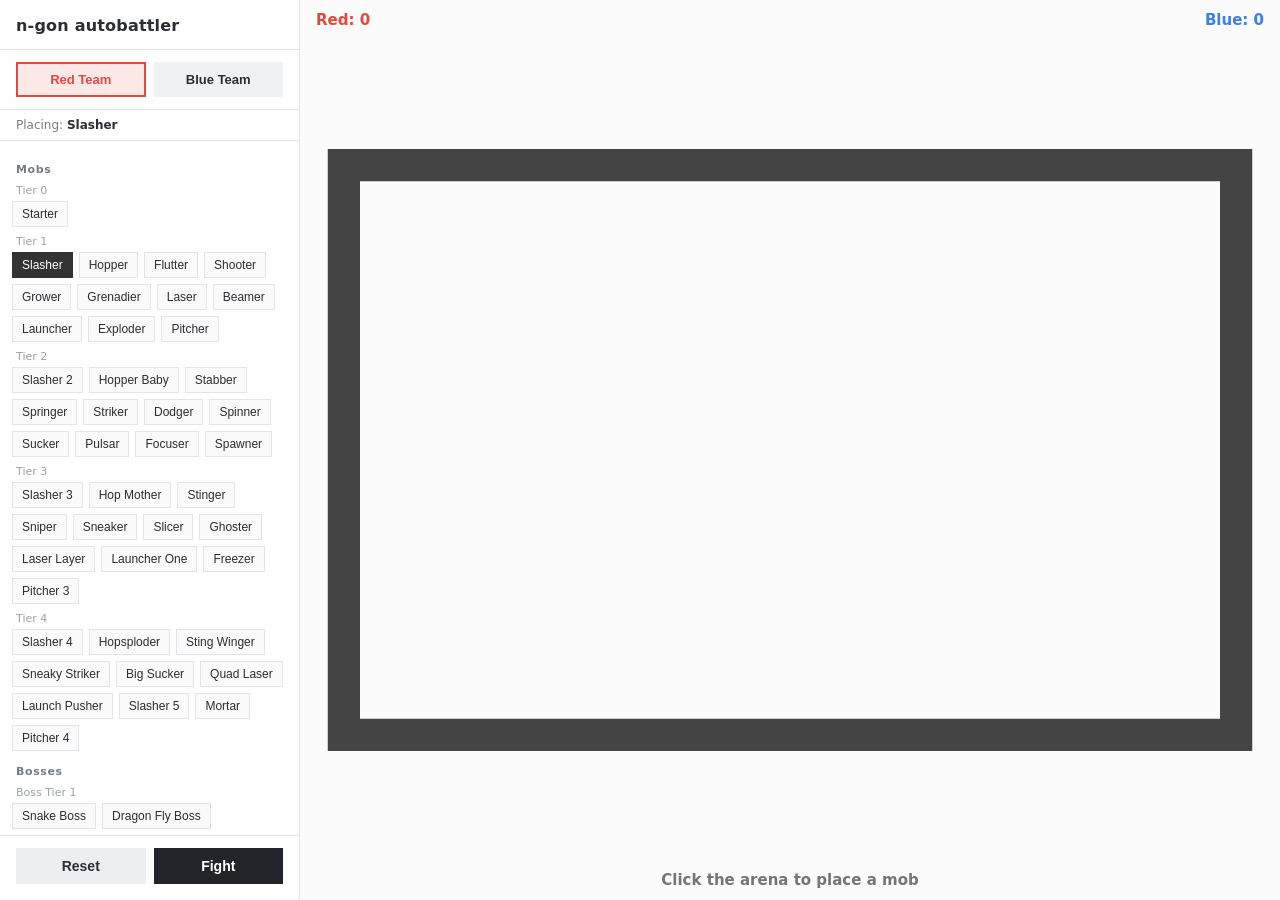
==== index.html @ 325477d1 "rename to auto-gon just as landgreen intended" ====
<!DOCTYPE html>
<html lang="en">
<head>
<meta charset="UTF-8" />
<meta name="viewport" content="width=device-width, initial-scale=1.0" />
<title>auto-gon</title>
<style>
  :root {
    --bg: #f4f5f7;
    --panel: #ffffff;
    --ink: #2b2e33;
    --sub: #767c87;
    --line: #e2e4e8;
    --accent: #333;
    --team-a: #e6473d;
    --team-b: #3d7fe6;
  }
  * { box-sizing: border-box; }
  html, body {
    margin: 0; padding: 0; height: 100%;
    font-family: system-ui, -apple-system, "Segoe UI", Roboto, Arial, sans-serif;
    color: var(--ink);
    background: var(--bg);
    overflow: hidden;
  }
  #app { display: flex; height: 100vh; width: 100vw; }

  #sidebar {
    width: 300px; min-width: 300px;
    background: var(--panel);
    border-right: 1px solid var(--line);
    display: flex; flex-direction: column;
    overflow: hidden;
  }
  #sidebar-header {
    padding: 16px 16px 12px 16px;
    border-bottom: 1px solid var(--line);
  }
  #sidebar-header h1 {
    font-size: 16px; margin: 0 0 2px 0; font-weight: 700; letter-spacing: 0.2px;
  }
  #sidebar-header p { margin: 0; font-size: 12px; color: var(--sub); }

  #team-row { display: flex; gap: 8px; padding: 12px 16px; border-bottom: 1px solid var(--line); }
  .team-btn {
    flex: 1; padding: 8px 0; border: 2px solid transparent;
    font-weight: 600; font-size: 13px; cursor: pointer; background: #f0f1f3; color: var(--ink);
    transition: transform 0.05s ease;
  }
  .team-btn:active { transform: scale(0.97); }
  #team-a-btn.selected { background: rgba(230,71,61,0.12); border-color: var(--team-a); color: var(--team-a); }
  #team-b-btn.selected { background: rgba(61,127,230,0.12); border-color: var(--team-b); color: var(--team-b); }

  #selected-mob-row { padding: 8px 16px; font-size: 12px; color: var(--sub); border-bottom: 1px solid var(--line); }
  #selected-mob-label { color: var(--ink); font-weight: 600; }

  #roster { flex: 1; overflow-y: auto; padding: 8px 12px 16px 12px; }
  .roster-section-title {
    font-size: 11px; letter-spacing: 0.6px;
    color: var(--sub); font-weight: 700; margin: 14px 4px 4px 4px;
  }
  .roster-tier-title { font-size: 11px; color: #9aa0aa; margin: 8px 4px 4px 4px; }
  .roster-row { display: flex; flex-wrap: wrap; gap: 6px; margin-bottom: 2px; }
  .mob-btn {
    border: 1px solid var(--line); background: #fafafa; color: var(--ink);
    padding: 5px 9px; font-size: 12px; cursor: pointer;
    white-space: nowrap;
  }
  .mob-btn:hover { background: #f0f1f3; }
  .mob-btn.selected { background: var(--accent); color: #fff; border-color: var(--accent); }

  #controls { padding: 12px 16px 16px 16px; border-top: 1px solid var(--line); display: flex; gap: 8px; }
  #controls button {
    flex: 1; padding: 10px 0; border: none;
    font-weight: 700; font-size: 14px; cursor: pointer;
  }
  #fight-btn { background: #22242a; color: #fff; }
  #fight-btn:hover { background: #34363d; }
  #reset-btn { background: #eceef1; color: var(--ink); }
  #reset-btn:hover { background: #e2e4e8; }
  #credit { padding: 0 16px 14px 16px; font-size: 10.5px; color: #b0b4bb; text-align: center; }
  #credit a { color: #9099a6; }

  #canvas-wrap { flex: 1; position: relative; background: #fbfbfc; }
  #canvas { display: block; width: 100%; height: 100%; cursor: crosshair; }
</style>
</head>
<body>
  <div id="app">
    <div id="sidebar">
      <div id="sidebar-header">
        <h1>n-gon autobattler</h1>
      </div>
      <div id="team-row">
        <button id="team-a-btn" class="team-btn">Red Team</button>
        <button id="team-b-btn" class="team-btn">Blue Team</button>
      </div>
      <div id="selected-mob-row">Placing: <span id="selected-mob-label">—</span></div>
      <div id="roster"></div>
      <div id="controls">
        <button id="reset-btn">Reset</button>
        <button id="fight-btn">Fight</button>
      </div>
    </div>
    <div id="canvas-wrap">
      <canvas id="canvas"></canvas>
    </div>
  </div>
<script src='matter.min.js'></script>
<script>
const Engine = Matter.Engine,
    Events = Matter.Events,
    Composites = Matter.Composites,
    Composite = Matter.Composite,
    Constraint = Matter.Constraint,
    Vertices = Matter.Vertices,
    Query = Matter.Query,
    Body = Matter.Body,
    Bodies = Matter.Bodies,
    Vector = Matter.Vector;

let body = []; 
let map = [];  
let cons = []; 
let consBB = []; 
let bullet = []; 
let powerUp = []; 

const cat = {
    player: 0x1,
    map: 0x10,
    body: 0x100,
    bullet: 0x1000,
    powerUp: 0x10000,
    mob: 0x100000,
    mobBullet: 0x1000000,
    mobShield: 0x10000000,
    phased: 0x100000000,
}

let color = {
    block: "rgba(140,140,140,0.85)",
    blockS: "#222",
    map: "#444",
    bullet: "#000"
}

const tech = {
    botSpawner: 0,
    cloakDuplication: 0,
    collidePowerUps: false,
    conchoidalDamage: 1,
    damageAdjustments() { return 1 },
    deathSpawns: 0,
    deathSpawnsFromBoss: 0,
    duplicationChance: 0,
    energySiphon: 0,
    extraMaxHealth: 0,
    healMaxEnergyBonus: 0,
    healSpawn: 0,
    iceIXOnDeath: 0,
    isAddRemoveMaxHealth: false,
    isAoESlow: false,
    isBarycenter: false,
    isBotSpawnerReset: false,
    isChatter: false,
    isChitin: false,
    isConchoidal: false,
    isDarkEnergy: false,
    isDarkStar: false,
    isDemineralize: false,
    isDuplicateMobs: false,
    isEnergyHealth: false,
    isEnergyLoss: false,
    isExplodeMob: false,
    isFarAwayDmg: false,
    isHarmDarkMatter: false,
    isIceKill: false,
    isIceMaxHealthLoss: false,
    isImmortal: false,
    isIntangible: false,
    isMobBlockFling: false,
    isMobDeathImmunity: false,
    isMobFullHealthCloak: false,
    isMobLowHealth: false,
    isMoveDarkMatter: false,
    isNotDarkMatter: false,
    isRadioactive: false,
    isRadioactiveResistance: false,
    isRemineralize: false,
    isShieldAmmo: false,
    isSporeFlea: false,
    isSporeWorm: false,
    isSuperDeterminism: false,
    isVerlet: false,
    mineralDamage: 1,
    mineralDamageReduction: 0,
    mineralLastCheck: 0,
    mobSpawnWithHealth: 0, 
    nailsDeathMob: 0,
    radioactiveDamage: 1,
    sporesOnDeath: 0,
    wimpCount: 0,
    wire: { segments: [] },
};

const level = {
    levelsCleared: 0, 
    isReducedRegen: 1,
    isMobDeathHeal: false,
    isMobRespawn: false,
    isMobShields: false,
    exit: { x: 0, y: 0 },
    levels: [],
    inGameText() { /* flavor-text popups: no-op */ },
    newLevelOrPhase() { /* boss phase/level-transition hook: no-op */ },
    laser(p1, p2) {
        const midX = (p1.x + p2.x) / 2, midY = (p1.y + p2.y) / 2;
        const len = Math.max(1, Math.hypot(p2.x - p1.x, p2.y - p1.y));
        const angle = Math.atan2(p2.y - p1.y, p2.x - p1.x);
        const seg = Bodies.rectangle(midX, midY, len, 4, {
            isStatic: true,
            angle,
            isSensor: true,
            collisionFilter: { group: 0, category: cat.map, mask: 0 },
        });
        map.push(seg);
        Composite.add(engine.world, seg);
        return seg;
    },
    custom() { },
    customTopLayer() { },
};

const localSettings = {
    isHideHUD: false,          
    difficultyCompleted: {},
};
const lore = { techCount: 0, techGoal: 999 }; 
const input = { down: false, up: false, left: false, right: false, fire: false };

const powerUps = {
    randomize() { },
    spawn() { },
    spawnRandomPowerUp() { },
    spawnBossPowerUp() { },
    ejectTech() { },
    ejectGraphic() { },
    chooseRandomPowerUp() { },
    directSpawn() { },
    setPowerUpMode() { },
    do() { },
};



const engine = Engine.create();
engine.world.gravity.scale = 0; 
engine.constraintIterations = 1;

const IMMUNITY_FRAMES = 20;      
const CONTACT_DMG_MIN = 0.05, CONTACT_DMG_MAX = 0.3, CONTACT_DMG_SCALE = 0.025; 
const BLOCK_DMG_SCALE = 0.02;    

function isImmune(who) {
    return !!(who.immuneUntilCycle && who.immuneUntilCycle > simulation.cycle);
}
function setImmune(who) {
    who.immuneUntilCycle = simulation.cycle + IMMUNITY_FRAMES;
}

function applyMobContact(attacker, defender) {
    if (!attacker.alive || !defender.alive) return;
    if (attacker.isSlowed || attacker.isStunned) return; 
    if (isImmune(defender)) return;

    resolveTargetFor(defender);

    if (attacker.onHit) {
        attacker.onHit();
    } else {
        const dmg = Math.min(Math.max(CONTACT_DMG_SCALE * Math.sqrt(attacker.mass), CONTACT_DMG_MIN), CONTACT_DMG_MAX) * attacker.damageScale();
        defender.damage(dmg);
        setImmune(defender);
        if (defender.alive) {
            defender.seePlayer.yes = true;
            defender.seePlayer.recall = defender.memory + Math.round(defender.memory * Math.random());
            defender.seePlayer.position.x = attacker.position.x;
            defender.seePlayer.position.y = attacker.position.y;
        }
        if (defender.damageReduction) {
            simulation.drawList.push({ x: defender.position.x, y: defender.position.y, radius: Math.log(dmg + 1.1) * 40 * defender.damageReduction + 3, color: simulation.mobDmgColor, time: simulation.drawTime });
        }
    }
}

function handleMobVsMob(mobA, mobB) {
    if (mobA.team === mobB.team) return; 
    applyMobContact(mobA, mobB);
    applyMobContact(mobB, mobA);
    if (mobA.alive && mobB.alive) {
        const angle = Math.atan2(mobA.position.y - mobB.position.y, mobA.position.x - mobB.position.x);
        const KICK = 3;
        Body.setVelocity(mobA, { x: mobA.velocity.x + KICK * Math.cos(angle), y: mobA.velocity.y + KICK * Math.sin(angle) });
        Body.setVelocity(mobB, { x: mobB.velocity.x - KICK * Math.cos(angle), y: mobB.velocity.y - KICK * Math.sin(angle) });
    }
}

function handleMobVsBody(who, obj) {
    if (obj.speed <= 9 || !who.alive) return;
    const v = Vector.magnitude(Vector.sub(who.velocity, obj.velocity));
    if (v <= 11) return;
    const dmg = BLOCK_DMG_SCALE * v * obj.mass;
    who.damage(dmg, true);
    const stunTime = dmg / Math.sqrt(obj.mass);
    if (stunTime > 0.5 && who.memory !== Infinity) mobs.statusStun(who, 60 + 60 * Math.sqrt(stunTime));
    if (who.damageReduction) {
        simulation.drawList.push({ x: who.position.x, y: who.position.y, radius: Math.log(dmg + 1.1) * 40 * who.damageReduction + 3, color: simulation.playerDmgColor, time: simulation.drawTime });
    }
}

function collisionChecks(event) {
    const pairs = event.pairs;
    for (let i = 0, len = pairs.length; i < len; i++) {
        const a = pairs[i].bodyA, b = pairs[i].bodyB;
        if (a.mob && b.mob) {
            handleMobVsMob(a, b);
        } else if (a.mob && b.classType === "body") {
            handleMobVsBody(a, b);
        } else if (b.mob && a.classType === "body") {
            handleMobVsBody(b, a);
        }
    }
}

Events.on(engine, "collisionStart", function (event) {
    collisionChecks(event);
});
Events.on(engine, "collisionActive", function (event) {
    collisionChecks(event);
});



const simulation = {
    cycle: 0,
    delta: 1000 / 60,
    g: 0.0024,                 
    accelScale: 1,
    difficulty: 1,             
    difficultyMode: 1,
    CDScale: 1,                
    fpsCap: 60,
    drawTime: 8,
    mobDmgColor: "rgba(255,0,0,0.7)",
    playerDmgColor: "rgba(0,0,0,0.7)",
    paused: false,
    isChoosing: false,
    isTimeSkipping: false,
    isCheating: false,
    isHorizontalFlipped: false,
    isInvertedVertical: false,
    onTitlePage: false,
    testing: false,
    analysis: 0,
    camera() { },              
    checks() { },
    clearMap() { },
    loop() { },                
    timePlayerSkip() { },      
    splashReturn() { },
    inGameConsole() { },       
    updateGunHUD() { },

    drawList: [], 
    drawCircle() {
        let i = simulation.drawList.length;
        while (i--) {
            const d = simulation.drawList[i];
            ctx.beginPath();
            ctx.arc(d.x, d.y, d.radius, 0, 2 * Math.PI);
            ctx.fillStyle = d.color;
            ctx.fill();
            if (d.time) {
                d.time--;
            } else {
                simulation.drawList.splice(i, 1);
            }
        }
    },

    ephemera: [], 
    removeEphemera(who) {
        const i = simulation.ephemera.indexOf(who);
        if (i !== -1) simulation.ephemera.splice(i, 1);
    },
    runEphemera() {
        for (let i = 0; i < simulation.ephemera.length; i++) simulation.ephemera[i].do();
    },

    energyGenGraphic() { }, 

    gravity() {
        for (let i = 0, len = body.length; i < len; i++) {
            body[i].force.y += body[i].mass * simulation.g;
        }
    },

    wipe() {
        ctx.setTransform(1, 0, 0, 1, 0, 0);
        ctx.clearRect(0, 0, canvas.width, canvas.height);
    },

    checkLineIntersection(v1, v1End, v2, v2End) {
        let result = { x: null, y: null, onLine1: false, onLine2: false };
        const denominator = (v2End.y - v2.y) * (v1End.x - v1.x) - (v2End.x - v2.x) * (v1End.y - v1.y);
        if (denominator === 0) return result;
        const a0 = v1.y - v2.y, b0 = v1.x - v2.x;
        const numerator1 = (v2End.x - v2.x) * a0 - (v2End.y - v2.y) * b0;
        const numerator2 = (v1End.x - v1.x) * a0 - (v1End.y - v1.y) * b0;
        const a = numerator1 / denominator, b = numerator2 / denominator;
        result.x = v1.x + a * (v1End.x - v1.x);
        result.y = v1.y + a * (v1End.y - v1.y);
        if (a > 0 && a < 1) result.onLine1 = true;
        if (b > 0 && b < 1) result.onLine2 = true;
        return result;
    },

    draw: {
        bodyDefault() {
            ctx.beginPath();
            for (let i = 0, len = body.length; i < len; i++) {
                const vertices = body[i].vertices;
                ctx.moveTo(vertices[0].x, vertices[0].y);
                for (let j = 1; j < vertices.length; j++) ctx.lineTo(vertices[j].x, vertices[j].y);
                ctx.lineTo(vertices[0].x, vertices[0].y);
            }
            ctx.lineWidth = 2;
            ctx.fillStyle = color.block;
            ctx.fill();
            ctx.strokeStyle = color.blockS;
            ctx.stroke();
        },
        body() { simulation.draw.bodyDefault() },
        cons() {
            ctx.beginPath();
            for (let i = 0, len = cons.length; i < len; i++) {
                ctx.moveTo(cons[i].pointA.x, cons[i].pointA.y);
                ctx.lineTo(cons[i].bodyB.position.x + cons[i].pointB.x, cons[i].bodyB.position.y + cons[i].pointB.y);
            }
            for (let i = 0, len = consBB.length; i < len; i++) {
                ctx.moveTo(consBB[i].bodyA.position.x, consBB[i].bodyA.position.y);
                ctx.lineTo(consBB[i].bodyB.position.x, consBB[i].bodyB.position.y);
            }
            ctx.lineWidth = 2;
            ctx.strokeStyle = "rgba(0,0,0,0.15)";
            ctx.stroke();
        },
    },
};

function vertexCollision(v1, v1End, domains) {
    let best = { x: null, y: null, dist2: Infinity, who: null, v1: null, v2: null };
    for (let j = 0; j < domains.length; j++) {
        const domain = domains[j];
        for (let i = 0; i < domain.length; i++) {
            const vertices = domain[i].vertices;
            const len = vertices.length - 1;
            for (let k = 0; k < len; k++) {
                const r = simulation.checkLineIntersection(v1, v1End, vertices[k], vertices[k + 1]);
                if (r.onLine1 && r.onLine2) {
                    const dx = v1.x - r.x, dy = v1.y - r.y, dist2 = dx * dx + dy * dy;
                    if (dist2 < best.dist2 && (!domain[i].mob || domain[i].alive)) {
                        best = { x: r.x, y: r.y, dist2, who: domain[i], v1: vertices[k], v2: vertices[k + 1] };
                    }
                }
            }
            const r = simulation.checkLineIntersection(v1, v1End, vertices[0], vertices[len]);
            if (r.onLine1 && r.onLine2) {
                const dx = v1.x - r.x, dy = v1.y - r.y, dist2 = dx * dx + dy * dy;
                if (dist2 < best.dist2) best = { x: r.x, y: r.y, dist2, who: domain[i], v1: vertices[0], v2: vertices[len] };
            }
        }
    }
    return best;
}



const ARENA = { width: 3200, height: 2000 };
const WALL = 120;

function buildArena() {
    const w = ARENA.width, h = ARENA.height, t = WALL;
    const walls = [
        Bodies.rectangle(w / 2, h + t / 2, w + t * 2, t, { isStatic: true }),   
        Bodies.rectangle(w / 2, -t / 2, w + t * 2, t, { isStatic: true }),     
        Bodies.rectangle(-t / 2, h / 2, t, h + t * 2, { isStatic: true }),     
        Bodies.rectangle(w + t / 2, h / 2, t, h + t * 2, { isStatic: true }),  
    ];
    for (const wall of walls) {
        wall.collisionFilter.category = cat.map;
        wall.collisionFilter.mask = cat.player | cat.body | cat.bullet | cat.mob | cat.mobBullet;
        map.push(wall);
        Composite.add(engine.world, wall);
    }
}

function drawArena() {
    ctx.beginPath();
    for (let i = 0; i < map.length; i++) {
        const vertices = map[i].vertices;
        ctx.moveTo(vertices[0].x, vertices[0].y);
        for (let j = 1; j < vertices.length; j++) ctx.lineTo(vertices[j].x, vertices[j].y);
        ctx.lineTo(vertices[0].x, vertices[0].y);
    }
    ctx.fillStyle = color.map;
    ctx.fill();
}

let cameraScale = 1, cameraOffsetX = 0, cameraOffsetY = 0;
function updateCameraFit() {
    const margin = 60;
    const sx = (canvas.width - margin * 2) / ARENA.width;
    const sy = (canvas.height - margin * 2) / ARENA.height;
    cameraScale = Math.min(sx, sy);
    cameraOffsetX = (canvas.width - ARENA.width * cameraScale) / 2;
    cameraOffsetY = (canvas.height - ARENA.height * cameraScale) / 2;
}
function applyCameraTransform() {
    ctx.setTransform(cameraScale, 0, 0, cameraScale, cameraOffsetX, cameraOffsetY);
}
function screenToArena(px, py) {
    return { x: (px - cameraOffsetX) / cameraScale, y: (py - cameraOffsetY) / cameraScale };
}


let mob = [];
const mobs = {
    loop() {
        let i = mob.length;
        while (i--) {
            if (mob[i].alive) {
                mob[i].do();
            } else {
                mob[i].replace(i); 
            }
        }
    },
    draw() { },
    drawDefault() {
        ctx.lineWidth = 2;
        let i = mob.length;
        while (i--) {
            ctx.beginPath();
            const vertices = mob[i].vertices;
            ctx.moveTo(vertices[0].x, vertices[0].y);
            for (let j = 1, len = vertices.length; j < len; ++j) ctx.lineTo(vertices[j].x, vertices[j].y);
            ctx.lineTo(vertices[0].x, vertices[0].y);
            ctx.fillStyle = mob[i].fill;
            ctx.strokeStyle = mob[i].stroke;
            ctx.fill();
            ctx.stroke();
        }
    },
    statusSlow(who, cycles = 60) {
        applySlow(who)
        if (tech.isAoESlow) {
            const range2 = (200 + 170 * Math.random()) ** 2
            for (let i = 0, len = mob.length; i < len; i++) {
                if (who !== mob[i] && Vector.magnitudeSquared(Vector.sub(who.position, mob[i].position)) < range2 + mob[i].radius) applySlow(mob[i])
            }
            simulation.drawList.push({
                x: who.position.x,
                y: who.position.y,
                radius: Math.sqrt(range2),
                color: "rgba(0,100,255,0.05)",
                time: simulation.drawTime
            });
        }

        function applySlow(whom) {
            if (!whom.shield && !whom.isShielded && whom.alive) {
                if (tech.isIceMaxHealthLoss && whom.health > 0.66 && whom.damageReduction > 0) whom.health = 0.66
                if (tech.isIceKill && whom.health < 0.34 && whom.damageReduction > 0 && whom.alive) {
                    whom.damage(Infinity)
                    simulation.drawList.push({
                        x: whom.position.x,
                        y: whom.position.y,
                        radius: whom.radius * 1.2,
                        color: "rgb(0,100,255)",
                        time: 8
                    });
                    simulation.drawList.push({
                        x: whom.position.x,
                        y: whom.position.y,
                        radius: whom.radius * 0.7,
                        color: "rgb(0,100,255)",
                        time: 12
                    });
                    simulation.drawList.push({
                        x: whom.position.x,
                        y: whom.position.y,
                        radius: whom.radius * 0.4,
                        color: "rgb(0,100,255)",
                        time: 16
                    });
                }
                if (whom.isBoss) cycles = Math.floor(cycles * 0.25)
                let i = whom.status.length
                while (i--) {
                    if (whom.status[i].type === "slow") whom.status.splice(i, 1); 
                }
                whom.isSlowed = true;
                whom.status.push({
                    effect() {
                        if (whom.speed > 1) {
                            const drag = 0.94
                            Matter.Body.setVelocity(whom, {
                                x: whom.velocity.x * drag,
                                y: whom.velocity.y * drag
                            });
                        }
                        Matter.Body.setAngularVelocity(whom, 0);
                        ctx.beginPath();
                        ctx.moveTo(whom.vertices[0].x, whom.vertices[0].y);
                        for (let j = 1, len = whom.vertices.length; j < len; ++j) {
                            ctx.lineTo(whom.vertices[j].x, whom.vertices[j].y);
                        }
                        ctx.lineTo(whom.vertices[0].x, whom.vertices[0].y);
                        ctx.strokeStyle = "rgba(0,100,255,0.8)";
                        ctx.lineWidth = 15;
                        ctx.stroke();
                        ctx.fillStyle = whom.fill
                        ctx.fill();
                    },
                    endEffect() {
                        whom.isSlowed = false;
                    },
                    type: "slow",
                    endCycle: simulation.cycle + cycles,
                })
            }
        }
    },
    statusStun(who, cycles = 180) {
        if (!who.shield && !who.isShielded) {
            if (who.speed > 3) {
                Matter.Body.setVelocity(who, {
                    x: who.velocity.x * 0.8,
                    y: who.velocity.y * 0.8
                });
            }
            Matter.Body.setAngularVelocity(who, who.angularVelocity * 0.8);
            let i = who.status.length
            while (i--) {
                if (who.status[i].type === "stun") who.status.splice(i, 1);
            }
            who.isStunned = true;
            who.status.push({
                effect() {
                    if (who.memory !== Infinity) {
                        who.seePlayer.yes = false;
                        who.seePlayer.recall = 0;
                        who.seePlayer.position = {
                            x: who.position.x + 100 * (Math.random() - 0.5),
                            y: who.position.y + 100 * (Math.random() - 0.5)
                        }
                    } else {
                        Matter.Body.setVelocity(who, {
                            x: who.velocity.x * 0.6,
                            y: who.velocity.y * 0.6
                        });
                    }
                    if (who.velocity.y < 2) who.force.y += who.mass * 0.0004 

                    ctx.fillStyle = `rgba(${Math.floor(255 * Math.random())},${Math.floor(255 * Math.random())},${Math.floor(255 * Math.random())},0.5)`

                    ctx.beginPath();
                    ctx.moveTo(who.vertices[0].x, who.vertices[0].y);
                    for (let j = 1, len = who.vertices.length; j < len; ++j) {
                        ctx.lineTo(who.vertices[j].x, who.vertices[j].y);
                    }
                    ctx.lineTo(who.vertices[0].x, who.vertices[0].y);
                    ctx.fill();
                },
                endEffect() {
                    who.isStunned = false
                },
                type: "stun",
                endCycle: simulation.cycle + cycles * (who.isBoss ? 0.2 : 1),
            })
        }
    },
    statusDoT(who, tickDamage, cycles = 180) {
        if (!who.isShielded && who.alive && who.damageReduction > 0) {
            who.status.push({
                effect() {
                    if ((simulation.cycle - this.startCycle) % 30 === 0) {
                        let dmg = tech.radioactiveDamage * this.dmg
                        who.damage(dmg);
                        if (who.damageReduction) {
                            simulation.drawList.push({ 
                                x: who.position.x + (Math.random() - 0.5) * who.radius * 0.5,
                                y: who.position.y + (Math.random() - 0.5) * who.radius * 0.5,
                                radius: Math.log(dmg + 1.1) * 40 * who.damageReduction + 3,
                                color: "rgba(0,80,80,0.9)",
                                time: simulation.drawTime
                            });
                        }
                    }
                },
                endEffect() { },
                dmg: tickDamage,
                type: "dot",
                endCycle: simulation.cycle + cycles,
                startCycle: simulation.cycle + 29 
            })
        }
    },
    deathCount: 0,
    mobSpawnWithHealth: 1,
    setMobSpawnHealth() {
        mobs.mobSpawnWithHealth = 0.88 ** (tech.mobSpawnWithHealth)
    },
    spawn(xPos, yPos, sides, radius, color) {
        let i = mob.length;
        mob[i] = Matter.Bodies.polygon(xPos, yPos, sides, radius, {
            mob: true,
            density: 0.001,
            frictionAir: 0.005,
            restitution: 0.5,
            collisionFilter: {
                group: 0,
                category: cat.mob,
                mask: cat.player | cat.map | cat.body | cat.bullet | cat.mob
            },
            onHit: undefined,
            alive: true,
            index: i,
            health: mobs.mobSpawnWithHealth,
            accelMag: 0.001 * simulation.accelScale,
            cd: 0, 
            delay: 60, 
            fill: color,
            stroke: "#000",
            seePlayer: {
                yes: false,
                recall: 0,
                position: {
                    x: xPos,
                    y: yPos
                }
            },
            radius: radius,
            spawnPos: {
                x: xPos,
                y: yPos
            },
            healthBar1() {
                const h = this.radius * 0.3;
                const w = this.radius * 2;
                const x = this.position.x - w / 2;
                const y = this.position.y - w * 0.7;
                ctx.fillStyle = "rgba(100, 100, 100, 0.3)";
                ctx.fillRect(x, y, w, h);
                ctx.fillStyle = "rgba(255,0,0,0.7)";
                ctx.fillRect(x, y, w * this.health, h);
            },
            healthBar2() {
                const x1 = this.position.x - this.radius
                const x2 = this.position.x + this.radius
                const y = this.position.y - this.radius
                ctx.lineWidth = this.radius * 0.27;

                ctx.beginPath()
                ctx.moveTo(x1, y);
                ctx.lineTo(x2, y)
                ctx.strokeStyle = "rgba(100, 100, 100, 0.3)";
                ctx.stroke()

                ctx.beginPath()
                ctx.moveTo(x1, y);
                ctx.lineTo(x1 + 2 * this.radius * this.health, y)
                ctx.strokeStyle = "rgba(255, 0, 100, 0.8)";
                ctx.stroke()
            },
            healthBar3() {
                const arc = 3 / 2 * Math.PI
                ctx.lineWidth = this.radius * 0.25;
                ctx.strokeStyle = `rgb(${Math.floor(150 + 50 * Math.random())},0,${Math.floor(150 + 50 * Math.random())})`;

                ctx.beginPath()
                ctx.arc(this.position.x, this.position.y, this.radius * 1.5, arc - this.health, arc + this.health,);
                ctx.stroke()
            },
            healthBar4() {
                const w = this.radius * 0.43;
                const x = this.position.x - this.radius;
                const y = this.position.y - this.radius * 1.4;
                ctx.fillStyle = "rgba(100, 100, 100, 0.3)";
                ctx.fillRect(x, y, this.radius * 2, w);
                let health
                if (this.health > 0.5) {
                    ctx.fillStyle = "#000";
                    health = 2 * (this.health - 0.5)
                } else {
                    ctx.fillStyle = "#fff";
                    health = 2 * this.health
                }
                for (let j = 0; j < 4; j++) {
                    if (health > j * 0.25) {
                        ctx.fillRect(x + (j * 0.52) * this.radius, y, w, w);
                    }
                }
            },
            status: [], 
            checkStatus() {
                let j = this.status.length;
                while (j--) {
                    this.status[j].effect();
                    if (this.status[j].endCycle < simulation.cycle) {
                        this.status[j].endEffect();
                        this.status.splice(j, 1);
                    }
                }
            },
            isSlowed: false,
            isStunned: false,
            seeAtDistance2: Infinity, 
            distanceToPlayer() {
                const dx = this.position.x - player.position.x;
                const dy = this.position.y - player.position.y;
                return Math.sqrt(dx * dx + dy * dy);
            },
            distanceToPlayer2() {
                const dx = this.position.x - player.position.x;
                const dy = this.position.y - player.position.y;
                return dx * dx + dy * dy;
            },
            gravity() {
                this.force.y += this.mass * this.g;
            },
            seePlayerFreq: Math.floor(30 + 30 * Math.random()), 
            foundPlayer() {
                this.locatePlayer();
                if (!this.seePlayer.yes) {
                    this.alertNearByMobs();
                    this.seePlayer.yes = true;
                }
            },
            lostPlayer() {
                this.seePlayer.yes = false;
                this.seePlayer.recall -= this.seePlayerFreq;
                if (this.seePlayer.recall < 0) this.seePlayer.recall = 0;
            },
            memory: 120, 
            locatePlayer() { 
                this.seePlayer.recall = this.memory + Math.round(this.memory * Math.random()); 
                this.seePlayer.position.x = player.position.x;
                this.seePlayer.position.y = player.position.y;
            },
            alertNearByMobs() {
                for (let i = 0; i < mob.length; i++) {
                    if (!mob[i].seePlayer.recall && Vector.magnitudeSquared(Vector.sub(this.position, mob[i].position)) < this.alertRange2) {
                        mob[i].locatePlayer();
                    }
                }
            },
            alwaysSeePlayer() {
                if (!m.isCloak) {
                    this.seePlayer.recall = 1;
                    this.seePlayer.position.x = player.position.x;
                    this.seePlayer.position.y = player.position.y;
                }
            },
            seePlayerByHistory(depth = 30) { 
                if (!(simulation.cycle % this.seePlayerFreq)) {
                    if (Matter.Query.ray(map, this.position, this.playerPosRandomY()).length === 0 && !m.isCloak) {
                        this.foundPlayer();
                    } else if (this.seePlayer.recall) {
                        this.lostPlayer();
                        if (!m.isCloak) {
                            for (let i = 0; i < depth; i++) { 
                                let history = m.history[(simulation.cycle - 10 * i) % 600]
                                if (Matter.Query.ray(map, this.position, history.position).length === 0) {
                                    this.seePlayer.recall = this.memory + Math.round(this.memory * Math.random()); 
                                    this.seePlayer.position.x = history.position.x;
                                    this.seePlayer.position.y = history.position.y;
                                    this.seePlayer.yes = true;
                                    break
                                }
                            }
                        }
                    }
                }
            },
            seePlayerCheck() {
                if (!(simulation.cycle % this.seePlayerFreq)) {
                    if (
                        this.distanceToPlayer2() < this.seeAtDistance2 &&
                        Matter.Query.ray(map, this.position, this.playerPosRandomY()).length === 0 &&
                        !m.isCloak
                    ) {
                        this.foundPlayer();
                    } else if (this.seePlayer.recall) {
                        this.lostPlayer();
                    }
                }
            },
            seePlayerCheckByDistance() {
                if (!(simulation.cycle % this.seePlayerFreq)) {
                    if (this.distanceToPlayer2() < this.seeAtDistance2 && !m.isCloak) {
                        this.foundPlayer();
                    } else if (this.seePlayer.recall) {
                        this.lostPlayer();
                    }
                }
            },
            seePlayerByDistOrLOS() {
                if (!(simulation.cycle % this.seePlayerFreq)) {
                    if (
                        (this.distanceToPlayer2() < this.seeAtDistance2 || (Matter.Query.ray(map, this.position, this.playerPosRandomY()).length === 0)) && 
                        !m.isCloak
                    ) {
                        this.foundPlayer();
                    } else if (this.seePlayer.recall) {
                        this.lostPlayer();
                    }
                }
            },
            isLookingAtPlayer(threshold) {
                const diff = Vector.normalise(Vector.sub(player.position, this.position));
                const dir = { x: Math.cos(this.angle), y: Math.sin(this.angle) };
                const dot = Vector.dot(dir, diff);
                if (dot > threshold) {
                    return true;
                } else {
                    return false;
                }
            },
            lookRange: 0.2 + Math.random() * 0.2,
            lookTorque: 0.0000004 * (Math.random() > 0.5 ? -1 : 1),
            seePlayerByLookingAt() {
                if (!(simulation.cycle % this.seePlayerFreq) && (this.seePlayer.recall || this.isLookingAtPlayer(this.lookRange))) {
                    if (
                        this.distanceToPlayer2() < this.seeAtDistance2 &&
                        Matter.Query.ray(map, this.position, this.playerPosRandomY()).length === 0 &&
                        !m.isCloak
                    ) {
                        this.foundPlayer();
                    } else if (this.seePlayer.recall) {
                        this.lostPlayer();
                    }
                }
                if (!this.seePlayer.recall) {
                    this.torque = this.lookTorque * this.inertia;
                    const range = Math.PI * this.lookRange;
                    ctx.beginPath();
                    ctx.arc(this.position.x, this.position.y, this.radius * 2.5, this.angle - range, this.angle + range);
                    ctx.arc(this.position.x, this.position.y, this.radius * 1.4, this.angle + range, this.angle - range, true);
                    ctx.fillStyle = "rgba(0,0,0,0.07)";
                    ctx.fill();
                }
            },
            playerPosRandomY() {
                return {
                    x: player.position.x, 
                    y: player.position.y + (Math.random() - 0.5) * 110
                };
            },
            harmZone() {
                if (this.seePlayer.yes) {
                    ctx.setLineDash([125 * Math.random(), 125 * Math.random()]);
                    if (this.distanceToPlayer() < this.laserRange) {
                        if (m.immuneCycle < m.cycle) {
                            m.takeDamage(0.0003 * this.damageScale());
                            if (m.energy > 0.1) m.energy -= 0.003
                        }
                        ctx.beginPath();
                        ctx.moveTo(this.position.x, this.position.y);
                        ctx.lineTo(m.pos.x, m.pos.y);
                        ctx.lineTo(m.pos.x + (Math.random() - 0.5) * 3000, m.pos.y + (Math.random() - 0.5) * 3000);
                        ctx.lineWidth = 2;
                        ctx.strokeStyle = "rgb(255,0,170)";
                        ctx.stroke();

                        ctx.beginPath();
                        ctx.arc(m.pos.x, m.pos.y, 40, 0, 2 * Math.PI);
                        ctx.fillStyle = "rgba(255,0,170,0.15)";
                        ctx.fill();
                    }
                    ctx.beginPath();
                    ctx.arc(this.position.x, this.position.y, this.laserRange * 0.9, 0, 2 * Math.PI);
                    ctx.strokeStyle = "rgba(255,0,170,0.5)";
                    ctx.lineWidth = 1;
                    ctx.stroke();
                    ctx.setLineDash([]);
                    ctx.fillStyle = "rgba(255,0,170,0.03)";
                    ctx.fill();
                }
            },
            wing(a, radius = 250, ellipticity = 0.4, dmg = 0.0003) {
                const minorRadius = radius * ellipticity
                const perp = { x: Math.cos(a), y: Math.sin(a) } 
                const where = Vector.add(this.position, Vector.mult(perp, radius + 0.8 * this.radius))

                ctx.beginPath();
                ctx.ellipse(where.x, where.y, radius, minorRadius, a, 0, 2 * Math.PI)
                ctx.fill();

                const hitPlayer = Matter.Query.ray([player], this.position, Vector.add(this.position, Vector.mult(perp, radius * 2.05)), minorRadius)
                if (hitPlayer.length && m.immuneCycle < m.cycle) {
                    m.takeDamage(dmg * this.damageScale());

                    const sub = Vector.sub(m.pos, this.position)
                    const push = Vector.mult(Vector.normalise(sub), 0.15 * player.mass)
                    Matter.Body.setVelocity(player, {
                        x: 0.9 * player.velocity.x + push.x,
                        y: 0.9 * player.velocity.y + push.y - 0.1 * player.mass
                    })
                }
            },
            searchSpring() {
                ctx.beginPath();
                ctx.moveTo(this.cons.pointA.x, this.cons.pointA.y)
                ctx.lineTo(this.cons.bodyB.position.x, this.cons.bodyB.position.y)
                ctx.moveTo(this.cons2.pointA.x, this.cons2.pointA.y)
                ctx.lineTo(this.cons2.bodyB.position.x, this.cons2.bodyB.position.y)
                ctx.lineWidth = 1;
                ctx.strokeStyle = "#222";
                ctx.stroke();
                ctx.beginPath();
                ctx.arc(this.cons.pointA.x, this.cons.pointA.y, 6, 0, 2 * Math.PI);
                ctx.arc(this.cons2.pointA.x, this.cons2.pointA.y, 6, 0, 2 * Math.PI);
                ctx.fillStyle = "#222";
                ctx.fill();

                if (!(simulation.cycle % this.seePlayerFreq)) {
                    if (
                        (this.seePlayer.recall || this.isLookingAtPlayer(this.lookRange)) &&
                        this.distanceToPlayer2() < this.seeAtDistance2 &&
                        Matter.Query.ray(map, this.position, player.position).length === 0 &&
                        Matter.Query.ray(body, this.position, player.position).length === 0 &&
                        !m.isCloak
                    ) {
                        this.foundPlayer();
                    } else if (this.seePlayer.recall) {
                        this.lostPlayer();
                    }
                }
            },
            springAttack() {
                const stepRange = 600
                if (this.seePlayer.recall && Matter.Query.ray(map, this.position, this.seePlayer.position).length === 0) {
                    if (!(simulation.cycle % (this.seePlayerFreq * 2))) {
                        const unit = Vector.normalise(Vector.sub(this.seePlayer.position, this.position))
                        const goal = Vector.add(this.position, Vector.mult(unit, stepRange))
                        this.springTarget.x = goal.x;
                        this.springTarget.y = goal.y;
                        this.cons.length = -200;
                        this.cons2.length = 100 + 1.5 * this.radius;
                    } else if (!(simulation.cycle % this.seePlayerFreq)) {
                        const unit = Vector.normalise(Vector.sub(this.seePlayer.position, this.position))
                        const goal = Vector.add(this.position, Vector.mult(unit, stepRange))
                        this.springTarget2.x = goal.x;
                        this.springTarget2.y = goal.y;
                        this.cons.length = 100 + 1.5 * this.radius;
                        this.cons2.length = -200;
                    }
                } else {
                    this.torque = this.lookTorque * this.inertia;
                    const range = Math.PI * this.lookRange;
                    ctx.beginPath();
                    ctx.arc(this.position.x, this.position.y, this.radius * 2.5, this.angle - range, this.angle + range);
                    ctx.arc(this.position.x, this.position.y, this.radius * 1.4, this.angle + range, this.angle - range, true);
                    ctx.fillStyle = "rgba(0,0,0,0.07)";
                    ctx.fill();
                    if (!(simulation.cycle % (this.seePlayerFreq * 4))) {
                        best = {
                            x: null,
                            y: null,
                            dist2: Infinity,
                            who: null,
                            v1: null,
                            v2: null
                        };
                        const seeRange = 3000;
                        const look = {
                            x: this.position.x + seeRange * Math.cos(this.angle),
                            y: this.position.y + seeRange * Math.sin(this.angle)
                        };
                        best = vertexCollision(this.position, look, [map, body]);
                        if (best.dist2 != Infinity) {
                            if (Math.random() > 0.5) {
                                this.springTarget.x = best.x;
                                this.springTarget.y = best.y;
                                this.cons.length = 100 + 1.5 * this.radius;
                                this.cons2.length = 100 + 1.5 * this.radius;
                            } else {
                                this.springTarget2.x = best.x;
                                this.springTarget2.y = best.y;
                                this.cons.length = 100 + 1.5 * this.radius;
                                this.cons2.length = 100 + 1.5 * this.radius;
                            }
                        }
                    }
                }
            },
            curl(range = 1000, mag = -10) {
                applyCurl = function (center, array, isAntiGravity = true) {
                    for (let i = 0; i < array.length; ++i) {
                        if (!array[i].isNotHoldable) {
                            const sub = Vector.sub(center, array[i].position)
                            const radius2 = Vector.magnitudeSquared(sub);

                            if (radius2 < range * range && radius2 > 10000) {
                                const curlVector = Vector.mult(Vector.perp(Vector.normalise(sub)), mag)
                                if (array[i].isMobBullet) {
                                    Matter.Body.setVelocity(array[i], {
                                        x: array[i].velocity.x * 0.97 + curlVector.x * 0.06,
                                        y: array[i].velocity.y * 0.97 + curlVector.y * 0.06
                                    })
                                } else {
                                    Matter.Body.setVelocity(array[i], {
                                        x: array[i].velocity.x * 0.95 + curlVector.x * 0.06,
                                        y: array[i].velocity.y * 0.95 + curlVector.y * 0.06
                                    })
                                }
                                if (isAntiGravity) array[i].force.y -= 0.8 * simulation.g * array[i].mass
                            }
                        }
                    }
                }
                applyCurl(this.position, mob, false);
                applyCurl(this.position, body);
                applyCurl(this.position, powerUp);

            },
            pullPlayer() {
                if (this.seePlayer.yes && Vector.magnitudeSquared(Vector.sub(this.position, player.position)) < 1000000) {
                    const angle = Math.atan2(player.position.y - this.position.y, player.position.x - this.position.x);
                    player.force.x -= simulation.accelScale * 0.00113 * player.mass * Math.cos(angle) * (m.onGround ? 2 : 1);
                    player.force.y -= simulation.accelScale * 0.00084 * player.mass * Math.sin(angle);

                    ctx.beginPath();
                    ctx.moveTo(this.position.x, this.position.y);
                    ctx.lineTo(m.pos.x, m.pos.y);
                    ctx.lineWidth = Math.min(60, this.radius * 2);
                    ctx.strokeStyle = "rgba(0,0,0,0.5)";
                    ctx.stroke();
                    ctx.beginPath();
                    ctx.arc(m.pos.x, m.pos.y, 40, 0, 2 * Math.PI);
                    ctx.fillStyle = "rgba(0,0,0,0.3)";
                    ctx.fill();
                }
            },
            repelBullets() {
                for (let i = 0, len = bullet.length; i < len; ++i) {
                    const dx = bullet[i].position.x - this.position.x;
                    const dy = bullet[i].position.y - this.position.y;
                    const dist = Math.max(300, Math.sqrt(dx * dx + dy * dy))
                    if (dist < 700) {
                        ctx.moveTo(this.position.x, this.position.y);
                        ctx.lineTo(bullet[i].position.x, bullet[i].position.y);
                        const angle = Math.atan2(dy, dx);
                        const mag = (500 * bullet[i].mass * simulation.g) / dist;
                        bullet[i].force.x += mag * Math.cos(angle);
                        bullet[i].force.y += mag * Math.sin(angle);
                    }
                }
            },
            attraction() {
                if (this.seePlayer.recall) {
                    const force = Vector.mult(Vector.normalise(Vector.sub(this.seePlayer.position, this.position)), this.accelMag * this.mass)
                    this.force.x += force.x;
                    this.force.y += force.y;
                }
            },
            repulsionRange: 500000, 
            repulsion() {
                if (this.seePlayer.recall && this.distanceToPlayer2() < this.repulsionRange) {
                    const forceMag = this.accelMag * this.mass;
                    const angle = Math.atan2(this.seePlayer.position.y - this.position.y, this.seePlayer.position.x - this.position.x);
                    this.force.x -= 2 * forceMag * Math.cos(angle);
                    this.force.y -= 2 * forceMag * Math.sin(angle); 
                }
            },
            hoverOverPlayer() {
                if (this.seePlayer.recall) {
                    const rangeY = 250;
                    if (this.position.y > this.seePlayer.position.y - this.hoverElevation + rangeY) {
                        this.force.y -= this.accelMag * this.mass;
                    } else if (this.position.y < this.seePlayer.position.y - this.hoverElevation - rangeY) {
                        this.force.y += this.accelMag * this.mass;
                    }
                    const rangeX = 150;
                    if (this.position.x > this.seePlayer.position.x + this.hoverXOff + rangeX) {
                        this.force.x -= this.accelMag * this.mass;
                    } else if (this.position.x < this.seePlayer.position.x + this.hoverXOff - rangeX) {
                        this.force.x += this.accelMag * this.mass;
                    }
                }
            },
            grow() {
                if (this.seePlayer.recall) {
                    if (this.radius < 80) {
                        const scale = 1.01;
                        Matter.Body.scale(this, scale, scale);
                        this.radius *= scale;
                        this.fill = `hsl(144, ${this.radius}%, 50%)`;
                        if (this.isShielded) { 
                            this.isShielded = false;
                            this.removeConsBB();
                        }
                    }
                } else {
                    if (this.radius > 15) {
                        const scale = 0.99;
                        Matter.Body.scale(this, scale, scale);
                        this.radius *= scale;
                        this.fill = `hsl(144, ${this.radius}%, 50%)`;
                    }
                }
            },
            search() {
                if (!this.seePlayer.recall) {
                    const newTarget = function (that) {
                        if (Math.random() < 0.0007) {
                            that.searchTarget = player.position; 
                        } else {
                            that.searchTarget = map[Math.floor(Math.random() * (map.length - 1))].position;
                        }
                    };

                    const sub = Vector.sub(this.searchTarget, this.position);
                    if (Vector.magnitude(sub) > this.radius * 2) {
                        this.force = Vector.mult(Vector.normalise(sub), this.accelMag * this.mass * 0.2);
                    } else {
                        newTarget(this);
                    }
                    if (!(simulation.cycle % (this.seePlayerFreq * 15))) {
                        newTarget(this);
                    }
                }
            },
            blink() {
                if (this.seePlayer.recall && !(simulation.cycle % this.blinkRate)) {
                    ctx.beginPath();
                    ctx.moveTo(this.position.x, this.position.y);
                    const dist = Vector.sub(this.seePlayer.position, this.position);
                    const distMag = Vector.magnitude(dist);
                    const unitVector = Vector.normalise(dist);
                    const rando = (Math.random() - 0.5) * 50;
                    if (distMag < this.blinkLength) {
                        Matter.Body.translate(this, Vector.mult(unitVector, distMag + rando));
                    } else {
                        Matter.Body.translate(this, Vector.mult(unitVector, this.blinkLength + rando));
                    }
                    ctx.lineTo(this.position.x, this.position.y);
                    ctx.lineWidth = radius * 2;
                    ctx.strokeStyle = this.stroke; 
                    ctx.stroke();
                }
            },
            drift() {
                if (this.seePlayer.recall && !(simulation.cycle % this.blinkRate)) {
                    ctx.beginPath();
                    ctx.moveTo(this.position.x, this.position.y);
                    const dist = Vector.sub(this.seePlayer.position, this.position);
                    const distMag = Vector.magnitude(dist);
                    const vector = Vector.mult(Vector.normalise(dist), this.blinkLength);
                    if (distMag < this.blinkLength) {
                        Matter.Body.setPosition(this, this.seePlayer.position);
                        Matter.Body.translate(this, {
                            x: (Math.random() - 0.5) * 50,
                            y: (Math.random() - 0.5) * 50
                        });
                    } else {
                        vector.x += (Math.random() - 0.5) * 200;
                        vector.y += (Math.random() - 0.5) * 200;
                        Matter.Body.translate(this, vector);
                    }
                    ctx.lineTo(this.position.x, this.position.y);
                    ctx.lineWidth = radius * 2;
                    ctx.strokeStyle = this.stroke;
                    ctx.stroke();
                }
            },
            bomb() {
                if (
                    !(simulation.cycle % this.fireFreq) &&
                    Math.abs(this.position.x - this.seePlayer.position.x) < 400 && 
                    Matter.Query.ray(map, this.position, this.playerPosRandomY()).length === 0 && 
                    Matter.Query.ray(body, this.position, this.playerPosRandomY()).length === 0
                ) {
                    spawn.bomb(this.position.x, this.position.y + this.radius * 0.7, 9 + Math.ceil(this.radius / 15), 5);
                    Matter.Body.setAngularVelocity(mob[mob.length - 1], (Math.random() - 0.5) * 0.5);
                    Matter.Body.setVelocity(mob[mob.length - 1], { x: this.velocity.x, y: this.velocity.y });
                    Matter.Body.setAngularVelocity(this, (Math.random() - 0.5) * 0.25);
                }
            },
            fire() {
                const setNoseShape = () => {
                    const mag = this.radius + this.radius * this.noseLength;
                    this.vertices[1].x = this.position.x + Math.cos(this.angle) * mag;
                    this.vertices[1].y = this.position.y + Math.sin(this.angle) * mag;
                };
                if (this.seePlayer.recall) {
                    if (!(simulation.cycle % this.seePlayerFreq)) {
                        this.fireDir = Vector.normalise(Vector.sub(this.seePlayer.position, this.position));
                        this.fireDir.y -= Math.abs(this.seePlayer.position.x - this.position.x) / 2500; 
                    }
                    const angle = this.angle + Math.PI / 2;
                    const dot = Vector.dot({
                        x: Math.cos(angle),
                        y: Math.sin(angle)
                    }, this.fireDir)
                    const threshold = 0.1;
                    if (dot > threshold) {
                        this.torque += 0.000004 * this.inertia;
                    } else if (dot < -threshold) {
                        this.torque -= 0.000004 * this.inertia;
                    } else if (this.noseLength > 1.5 && dot > -0.2 && dot < 0.2) {
                        spawn.bullet(this.vertices[1].x, this.vertices[1].y, this.tier, 9 + Math.ceil(this.radius / 15));

                        const v = 15;
                        Matter.Body.setVelocity(mob[mob.length - 1], {
                            x: this.velocity.x + this.fireDir.x * v + 3 * Math.random(),
                            y: this.velocity.y + this.fireDir.y * v + 3 * Math.random()
                        });
                        this.noseLength = 0;
                        this.force.x -= 0.005 * this.fireDir.x * this.mass;
                        this.force.y -= 0.005 * this.fireDir.y * this.mass;
                    }
                    if (this.noseLength < 1.5) this.noseLength += this.fireFreq;
                    setNoseShape();
                } else if (this.noseLength > 0.1) {
                    this.noseLength -= this.fireFreq / 2;
                    setNoseShape();
                }
            },
            turnToFacePlayer() {
                const dx = player.position.x - this.position.x;
                const dy = -player.position.y + this.position.y;
                const dist = this.distanceToPlayer();
                const angle = this.angle + Math.PI / 2;
                c = Math.cos(angle) * dx - Math.sin(angle) * dy;
                if (c > 0.04 * dist) {
                    this.torque += 0.002 * this.mass;
                } else if (c < 0.04) {
                    this.torque -= 0.002 * this.mass;
                }
            },
            facePlayer() {
                const unitVector = Vector.normalise(Vector.sub(this.seePlayer.position, this.position));
                const angle = Math.atan2(unitVector.y, unitVector.x);
                Matter.Body.setAngle(this, angle - Math.PI);
            },
            explode(mass = this.mass) {
                if (m.immuneCycle < m.cycle) {
                    m.takeDamage(Math.min(Math.max(0.03 * Math.sqrt(mass), 0.01), 0.4) * this.damageScale());
                    this.isDropPowerUp = false;
                    this.death(); 
                }
            },
            timeLimit() {
                this.timeLeft--;
                if (this.timeLeft < 0) {
                    this.isDropPowerUp = false;
                    this.death(); 
                }
            },
            damageScale() {
                return ((spawn.mobDmgDoneByTier[this.tier] && level.levelsCleared < 14) ? spawn.mobDmgDoneByTier[this.tier] : spawn.dmgToPlayerByLevelsCleared())
            },
            damage(dmg, isBypassShield = false) { 
                if ((!this.isShielded || isBypassShield) && this.alive) {
                    if (dmg !== Infinity) {
                        dmg *= tech.damageAdjustments()
                        if (this.isDropPowerUp) {
                            if (this.health === 1) {
                                if (tech.isMobFullHealthCloak) {
                                    dmg *= 2.11
                                    simulation.ephemera.push({
                                        count: 7, 
                                        vertices: this.vertices,
                                        do() {
                                            this.count--
                                            if (this.count < 0) simulation.removeEphemera(this)
                                            ctx.beginPath();
                                            const vertices = this.vertices;
                                            ctx.moveTo(vertices[0].x, vertices[0].y);
                                            for (let j = 1, len = vertices.length; j < len; ++j) {
                                                ctx.lineTo(vertices[j].x, vertices[j].y);
                                            }
                                            ctx.lineTo(vertices[0].x, vertices[0].y);
                                            ctx.fillStyle = `rgba(255,0,100,0.15)` 
                                            ctx.fill()
                                            ctx.lineWidth = 3 
                                            ctx.strokeStyle = `#f08` 
                                            ctx.stroke();
                                        },
                                    })
                                }
                                if (tech.isChatter && !this.isInvulnerable) {
                                    let isTalking = false
                                    for (let i = 0; i < simulation.ephemera.length; i++) {
                                        if (simulation.ephemera[i].name === "in game text") {
                                            isTalking = true
                                        }
                                    }
                                    if (!isTalking) {
                                        const quotes = [
                                            "I can do *anything!*",
                                            "Chaos, chaos!",
                                            "Let's make the devilskn-",
                                            "Darmok and Jaled at Tanagra",
                                            "Kiazi's children, their faces wet!",
                                            "Sokath with his eyes uncovered!",
                                            "Are you suggesting that coconuts can migrate?",
                                            "One, Two, Five!",
                                            "Is it an African swallow or a European swallow?",
                                            "kept you waiting, huh?",
                                            "This prison... to hold... me?",
                                            "Did everyone see that? Because I will not be doing it again",
                                            "I see the light... it's a [404 Error]!",
                                            "I wish i took those digeridoo lessons",
                                            "Your mother was a hamster, and your father smelt of elderberries",
                                            "In Rod we trust",
                                            "AAAAAAAA",
                                            "the devil may cry?",
                                            "hey Mr M? are you still mad at me?",

                                            "yippee",
                                            "If you wish to defeat me train for another hundred years.",
                                            "WE CALLED TO TALK ABOUT YOUR CAR'S LIMITED WARRANTY",
                                            "KAMEHAMEHA!!!!!!!!!!",
                                            "Who you gonna call? GHOST BUSTERS!",
                                            "JARVIS evaporate this man",
                                            "Squirtle use water beam!",
                                            "El pollo está en llamas.",
                                            "pentagon, hexagon, octagon, nevergon.. na give you up",
                                            "Eat cube bozo",
                                            "let's make the devilsknife!",
                                            "you know, I really dislike you.",
                                            "Good luck, and may the odds be ever in your favor",
                                            "You dare defy the Lord of Darkness."
                                        ];
                                        const color = `#${Math.floor(Math.random() * 76 + 180).toString(16)}${Math.floor(Math.random() * 121).toString(16).padStart(2, '0')}${Math.floor(Math.random() * 121).toString(16).padStart(2, '0')}`
                                        const quote = quotes[Math.floor(Math.random() * quotes.length)]
                                        level.inGameText(this.position.x, this.position.y - 50, quote, 240, color)
                                    }
                                }
                            } else if (tech.isMobLowHealth && this.health < 0.25) {
                                dmg *= 3
                                simulation.ephemera.push({
                                    count: 2, 
                                    vertices: this.vertices,
                                    do() {
                                        this.count--
                                        if (this.count < 0) simulation.removeEphemera(this)
                                        ctx.beginPath();
                                        const vertices = this.vertices;
                                        ctx.moveTo(vertices[0].x, vertices[0].y);
                                        for (let j = 1, len = vertices.length; j < len; ++j) {
                                            ctx.lineTo(vertices[j].x, vertices[j].y);
                                        }
                                        ctx.lineTo(vertices[0].x, vertices[0].y);
                                        ctx.fillStyle = `rgba(255,50,100,0.2)` 
                                        ctx.fill()
                                        ctx.lineWidth = 3 
                                        ctx.strokeStyle = `#f38` 
                                        ctx.stroke();
                                    },
                                })
                            }
                        }

                        if (this.tier && level.levelsCleared < 14) {
                            dmg *= spawn.mobDmgTakenByTier[this.tier] 
                        } else {
                            dmg *= spawn.mobDmgTakenByLevelsCleared() 
                        }
                        dmg *= this.damageReduction 

                        if (tech.isFarAwayDmg) dmg *= 1 + Math.sqrt(Math.max(500, Math.min(3000, this.distanceToPlayer())) - 500) * 0.0067 
                        if (tech.energySiphon && this.isDropPowerUp && m.immuneCycle < m.cycle) {
                            const regen = Math.min(this.health, dmg) * tech.energySiphon * level.isReducedRegen
                            if (!isNaN(regen) && regen !== Infinity) {
                                m.energy += regen 
                                simulation.energyGenGraphic(3 + Math.min(20, Math.floor(400 * regen)))
                            }
                        }
                        dmg /= Math.sqrt(this.mass)
                    }

                    this.health -= dmg
                    this.onDamage(dmg); 
                    if ((this.health < 0.01 || isNaN(this.health)) && this.alive) this.death();
                }
            },
            onDamage() {
            },
            onDeath() {
            },
            damageReduction: 1,
            leaveBody: true,
            maxMobBody: 40,
            isDropPowerUp: true,
            death() {
                if (tech.collidePowerUps && this.isDropPowerUp) powerUps.randomize(this.position) 
                this.onDeath(this); 
                this.removeConsBB();
                this.alive = false; 

                if (this.isDropPowerUp) {
                    if (level.isMobDeathHeal) {
                        for (let i = 0; i < mob.length; i++) {
                            if (Vector.magnitudeSquared(Vector.sub(this.position, mob[i].position)) < 500000 && mob[i].alive) { 
                                if (mob[i].health < 1) {
                                    mob[i].health += 0.33
                                    if (mob[i].health > 1) mob[i].health = 1
                                    simulation.drawList.push({
                                        x: mob[i].position.x,
                                        y: mob[i].position.y,
                                        radius: mob[i].radius + 20,
                                        color: "rgba(0,255,100,0.5)",
                                        time: 10
                                    });
                                }
                            }
                        }
                    }
                    if (this.isSoonZombie) { 
                        this.leaveBody = false;
                        let count = 5 
                        let cycle = () => {
                            if (count > 0) {
                                if (m.alive) requestAnimationFrame(cycle);
                                if (!simulation.paused && !simulation.isChoosing) {
                                    count--
                                }
                            } else {
                                spawn.zombie(this.position.x, this.position.y, this.radius, this.vertices.length, this.fill) 
                            }
                        }
                        requestAnimationFrame(cycle);
                    }
                    if (tech.iceIXOnDeath && this.isSlowed) {
                        for (let i = 0, len = 2 * Math.sqrt(Math.min(this.mass, 25)) * tech.iceIXOnDeath; i < len; i++) b.iceIX(3, Math.random() * 2 * Math.PI, this.position)
                    }
                    if (tech.deathSpawnsFromBoss || tech.deathSpawns) {
                        const spawns = tech.deathSpawns + tech.deathSpawnsFromBoss
                        const len = Math.min(12, spawns * Math.ceil(Math.random() * simulation.difficulty * spawns))
                        for (let i = 0; i < len; i++) {
                            spawn.spawns(this.position.x + (Math.random() - 0.5) * radius * 2.5, this.position.y + (Math.random() - 0.5) * radius * 2.5, 2);
                            Matter.Body.setVelocity(mob[mob.length - 1], {
                                x: this.velocity.x + (Math.random() - 0.5) * 10,
                                y: this.velocity.x + (Math.random() - 0.5) * 10
                            });
                        }
                    }
                    if (level.isMobRespawn && !this.isBoss && 0.25 > Math.random()) {
                        simulation.drawList.push({
                            x: this.position.x,
                            y: this.position.y,
                            radius: 30,
                            color: `#fff`,
                            time: 20
                        });
                        simulation.drawList.push({
                            x: this.position.x,
                            y: this.position.y,
                            radius: 20,
                            color: `#fff`,
                            time: 40
                        });
                        simulation.drawList.push({
                            x: this.position.x,
                            y: this.position.y,
                            radius: 10,
                            color: `#fff`,
                            time: 60
                        });
                        setTimeout(() => {
                            spawn.randomMobByLevelsCleared(this.position.x, this.position.y);
                        }, 1000);
                    }
                    if (tech.healSpawn && Math.random() < tech.healSpawn) {
                        powerUps.spawn(this.position.x + 20 * (Math.random() - 0.5), this.position.y + 20 * (Math.random() - 0.5), "heal");
                        simulation.drawList.push({
                            x: this.position.x,
                            y: this.position.y,
                            radius: 50,
                            color: "#0eb",
                            time: 12
                        });
                        simulation.drawList.push({
                            x: this.position.x,
                            y: this.position.y,
                            radius: 100,
                            color: "#0eb",
                            time: 6
                        });
                        simulation.drawList.push({
                            x: this.position.x,
                            y: this.position.y,
                            radius: 200,
                            color: "#0eb",
                            time: 3
                        });
                    }

                    if (tech.isVerlet && !m.isTimeDilated) {
                        if (tech.isBarycenter) {
                            b.orbitBot(player.position, false);
                            bullet[bullet.length - 1].endCycle = simulation.cycle + 1320 
                        }

                        requestAnimationFrame(() => {
                            simulation.timePlayerSkip(this.isBoss ? 60 : 30)
                            simulation.loop(); 
                        }); 
                    }
                    if (tech.isEnergyLoss) {
                        m.energy -= 0.05;
                        if (m.energy < 0) m.energy = 0
                    }



                    if (tech.isRemineralize) {
                        const seconds = (simulation.cycle - tech.mineralLastCheck) / 60
                        tech.mineralLastCheck = simulation.cycle
                        tech.mineralDamageReduction = 1 - (1 - tech.mineralDamageReduction) * Math.pow(0.9, seconds);
                        tech.mineralDamage = 1 + (tech.mineralDamage - 1) * Math.pow(0.9, seconds);
                        tech.mineralDamageReduction *= 0.85
                    }
                    if (tech.isDemineralize) {
                        const seconds = (simulation.cycle - tech.mineralLastCheck) / 60
                        tech.mineralLastCheck = simulation.cycle
                        tech.mineralDamageReduction = 1 - (1 - tech.mineralDamageReduction) * Math.pow(0.9, seconds);
                        tech.mineralDamage = 1 + (tech.mineralDamage - 1) * Math.pow(0.9, seconds);
                        tech.mineralDamage *= 1.08
                    }



                    powerUps.spawnRandomPowerUp(this.position.x, this.position.y);
                    m.lastKillCycle = m.cycle; 
                    mobs.mobDeaths++

                    if (Math.random() < tech.sporesOnDeath) {
                        const amount = Math.min(25, Math.floor(2 + this.mass * (0.5 + 0.5 * Math.random())))
                        if (tech.isSporeFlea) {
                            const len = amount / 2
                            for (let i = 0; i < len; i++) {
                                const speed = 10 + 5 * Math.random()
                                const angle = 2 * Math.PI * Math.random()
                                b.flea(this.position, { x: speed * Math.cos(angle), y: speed * Math.sin(angle) })
                            }
                        } else if (tech.isSporeWorm) {
                            const len = amount / 2
                            for (let i = 0; i < len; i++) b.worm(this.position)
                        } else {
                            for (let i = 0; i < amount; i++) b.spore(this.position)
                        }
                    }
                    if (tech.isChitin) {
                        for (let i = 0; i < 2; i++) {
                            if (tech.wire.segments.length < 200) { 
                                const last = tech.wire.segments[tech.wire.segments.length - 1];
                                tech.wire.segments.push({ x: last.x, y: last.y, oldX: last.x, oldY: last.y });
                            }
                        }
                    }
                    if (tech.isConchoidal) {
                        const dmg = 1.04
                        m.damageDone *= dmg
                        tech.conchoidalDamage *= dmg
                    }
                    if (tech.isExplodeMob) {
                        b.explosion(this.position, Math.min(700, Math.sqrt(this.mass + 6) * (30 + 60 * Math.random())))
                    }
                    if (tech.nailsDeathMob) {
                        b.targetedNail(this.position, tech.nailsDeathMob, 39 + 6 * Math.random())
                    }
                    if (tech.isBotSpawnerReset) {
                        for (let i = 0, len = bullet.length; i < len; i++) {
                            if (bullet[i].botType && bullet[i].endCycle !== Infinity) bullet[i].endCycle = simulation.cycle + 900 
                        }
                    }
                    if (Math.random() < tech.botSpawner) {
                        b.randomBot(this.position, false)
                        bullet[bullet.length - 1].endCycle = simulation.cycle + 900 
                        this.leaveBody = false; 
                    }
                    if (tech.isMobDeathImmunity) {
                        const immuneTime = 300
                        if (m.immuneCycle < m.cycle + immuneTime) m.immuneCycle = m.cycle + immuneTime; 
                    }
                    if (tech.isAddRemoveMaxHealth) {
                        if (!this.isBoss) {
                            const amount = 0.0025
                            if (tech.isEnergyHealth) {
                                if (m.maxEnergy > amount) {
                                    tech.healMaxEnergyBonus -= amount
                                    m.setMaxEnergy();
                                }
                            } else if (m.maxHealth > amount) {
                                tech.extraMaxHealth -= amount 
                                m.setMaxHealth();
                            }
                        }
                    }
                    if (tech.cloakDuplication && !this.isBoss) {
                        tech.cloakDuplication -= 0.01
                        powerUps.setPowerUpMode(); 
                    }
                } else if (tech.isShieldAmmo && this.shield && this.shieldCount === 1) {
                    let type = "ammo"
                    if (Math.random() < 0.4) {
                        type = "heal"
                    } else if (Math.random() < 0.3 && !tech.isSuperDeterminism) {
                        type = "research"
                    }
                    for (let i = 0, len = Math.ceil(2 * Math.random()); i < len; i++) {
                        powerUps.spawn(this.position.x, this.position.y, type);
                    }
                }
                if (tech.isRadioactive) {
                    let dmgTotal = 0
                    for (let i = 0, len = this.status.length; i < len; i++) {
                        if (this.status[i].type === "dot") dmgTotal += this.status[i].dmg * (this.status[i].endCycle - simulation.cycle)
                    }
                    if (dmgTotal > 0) { 
                        let closestRadius = 500;
                        let closestIndex = null;
                        for (let i = 0, len = mob.length; i < len; ++i) {
                            const radius = Vector.magnitude(Vector.sub(this.position, mob[i].position))
                            if (mob[i].alive && !mob[i].isShielded && radius < closestRadius) {
                                closestRadius = radius
                                closestIndex = i
                            }
                        }
                        if (closestIndex) {
                            mobs.statusDoT(mob[closestIndex], dmgTotal / 180, 180)
                            ctx.beginPath();
                            ctx.moveTo(this.position.x, this.position.y);
                            ctx.lineTo(mob[closestIndex].position.x, mob[closestIndex].position.y);
                            ctx.lineWidth = this.radius;
                            ctx.strokeStyle = "rgba(0,80,80,1)";
                            ctx.stroke();
                        }
                    }
                }
            },
            removeConsBB() {
                for (let i = 0, len = consBB.length; i < len; ++i) {
                    if (consBB[i].bodyA === this) {
                        if (consBB[i].bodyB.shield) { 
                            consBB[i].bodyB.do = function () { this.death() }
                        }
                        consBB[i].bodyA = consBB[i].bodyB;
                        consBB.splice(i, 1);
                        this.removeConsBB();
                        break;
                    } else if (consBB[i].bodyB === this) {
                        if (consBB[i].bodyA.shield) {
                            consBB[i].bodyA.do = function () { this.death() }
                        }
                        consBB[i].bodyB = consBB[i].bodyA;
                        consBB.splice(i, 1);
                        this.removeConsBB();
                        break;
                    }
                }
            },
            removeCons() {
                for (let i = 0, len = cons.length; i < len; ++i) {
                    if (cons[i].bodyA === this) {
                        cons[i].bodyA = cons[i].bodyB;
                        cons.splice(i, 1);
                        this.removeCons();
                        break;
                    } else if (cons[i].bodyB === this) {
                        cons[i].bodyB = cons[i].bodyA;
                        cons.splice(i, 1);
                        this.removeCons();
                        break;
                    }
                }
            },
            replace(i) {
                if (this.leaveBody && body.length < mobs.maxMobBody && this.mass < 200 && this.mass > 1 && this.radius > 18) {

                    let v = Matter.Vertices.hull(Matter.Vertices.clockwiseSort(this.vertices)) 
                    if (v.length > 5 && body.length < 35 && Math.random() < 0.25) {
                        const cutPoint = 3 + Math.floor((v.length - 6) * Math.random()) 
                        const v2 = v.slice(0, cutPoint + 1)
                        v = v.slice(cutPoint - 1)
                        const len = body.length;
                        body[len] = Matter.Bodies.fromVertices(this.position.x, this.position.y, v2);
                        Matter.Body.setVelocity(body[len], Vector.mult(this.velocity, 0.5));
                        Matter.Body.setAngularVelocity(body[len], this.angularVelocity);
                        body[len].collisionFilter.category = cat.body;
                        body[len].collisionFilter.mask = cat.player | cat.map | cat.body | cat.bullet | cat.mob | cat.mobBullet;
                        body[len].classType = "body";
                        body[len].frictionAir = 0.001
                        body[len].friction = 0.05
                        Composite.add(engine.world, body[len]); 

                        const len2 = body.length;
                        body[len2] = Matter.Bodies.fromVertices(this.position.x, this.position.y, v);
                        Matter.Body.setVelocity(body[len2], Vector.mult(this.velocity, 0.5));
                        Matter.Body.setAngularVelocity(body[len2], this.angularVelocity);
                        body[len2].collisionFilter.category = cat.body;
                        body[len2].collisionFilter.mask = cat.player | cat.map | cat.body | cat.bullet | cat.mob | cat.mobBullet;
                        body[len2].classType = "body";
                        body[len2].frictionAir = 0.001
                        body[len2].friction = 0.05
                        Composite.add(engine.world, body[len2]); 

                        if (body[len].mass + body[len2].mass > 16) {
                            const massLimit = 8 + 6 * Math.random()
                            const shrink = function (that1, that2) {
                                if (that1.mass + that2.mass > massLimit) {
                                    const scale = 0.95;
                                    Matter.Body.scale(that1, scale, scale);
                                    Matter.Body.scale(that2, scale, scale);
                                    setTimeout(shrink, 20, that1, that2);
                                }
                            };
                            shrink(body[len], body[len2])
                        }
                    } else {
                        const len = body.length;
                        body[len] = Matter.Bodies.fromVertices(this.position.x, this.position.y, v);
                        Matter.Body.setVelocity(body[len], Vector.mult(this.velocity, 0.5));
                        Matter.Body.setAngularVelocity(body[len], this.angularVelocity);
                        body[len].collisionFilter.category = cat.body;
                        body[len].collisionFilter.mask = cat.player | cat.map | cat.body | cat.bullet | cat.mob | cat.mobBullet;
                        body[len].classType = "body";
                        body[len].frictionAir = 0.001
                        body[len].friction = 0.05
                        Composite.add(engine.world, body[len]); 
                        if (body[len].mass > 9) {
                            const massLimit = 7 + 4 * Math.random()
                            const shrink = function (that) {
                                if (that.mass > massLimit) {
                                    const scale = 0.95;
                                    Matter.Body.scale(that, scale, scale);
                                    setTimeout(shrink, 20, that);
                                }
                            };
                            shrink(body[len])
                        }
                    }
                    Matter.Composite.remove(engine.world, this);
                    mob.splice(i, 1);
                    if (tech.isMobBlockFling) {
                        const who = body[body.length - 1]
                        if (!who.isNotHoldable) {
                            b.targetedBlock(who)
                            Matter.Body.setAngularVelocity(who, (0.5 + 0.2 * Math.random()) * (Math.random() < 0.5 ? -1 : 1));
                        }
                    }
                } else {
                    Matter.Composite.remove(engine.world, this);
                    mob.splice(i, 1);
                }
            }
        });
        mob[i].alertRange2 = Math.pow(mob[i].radius * 3 + 550, 2);
        Composite.add(engine.world, mob[i]); 
    }
};


const NO_TARGET = Bodies.polygon(-100000, -100000, 3, 1); 

let player = NO_TARGET, playerBody = NO_TARGET, playerHead = NO_TARGET;

const HISTORY_LEN = 600;
function initHistory(pos) {
    const h = new Array(HISTORY_LEN);
    for (let i = 0; i < HISTORY_LEN; i++) h[i] = { position: { x: pos.x, y: pos.y } };
    return h;
}
function safeIndex(i) { return ((i % HISTORY_LEN) + HISTORY_LEN) % HISTORY_LEN; }
function makeHistoryProxy(arr) {
    return new Proxy(arr, {
        get(target, prop) {
            if (typeof prop === "string" && /^-?\d+$/.test(prop)) return target[safeIndex(parseInt(prop, 10))];
            return target[prop];
        }
    });
}
function updateAllHistories() {
    for (let i = 0; i < mob.length; i++) {
        const me = mob[i];
        if (!me._huntMemory) me._huntMemory = initHistory(me.position);
        const slot = me._huntMemory[simulation.cycle % HISTORY_LEN];
        slot.position.x = me.position.x;
        slot.position.y = me.position.y;
    }
}

const m = {
    _target: NO_TARGET,
    get pos() { return this._target.position },
    get angle() { return this._target.angle },
    get health() { return this._target.health },
    get displayHealth() { return this._target.health },
    get maxHealth() { return 1 },
    get alive() { return this._target.alive },
    get isBadTarget() { return !!this._target.isBadTarget },
    get history() {
        const t = this._target;
        if (!t._huntMemory) t._huntMemory = initHistory(t.position);
        if (!t._huntMemoryProxy) t._huntMemoryProxy = makeHistoryProxy(t._huntMemory);
        return t._huntMemoryProxy;
    },
    get isCloak() { return false },
    get isTimeDilated() { return false },
    get onGround() { return true },
    get crouch() { return false },
    get immuneCycle() { return this._target.immuneUntilCycle || 0 },
    set immuneCycle(v) { this._target.immuneUntilCycle = v },
    get collisionImmuneCycles() { return 20 },
    get cycle() { return simulation.cycle },
    get energy() { return this._target._energy || 1 },
    set energy(v) { this._target._energy = v },
    get maxEnergy() { return 1 },
    get damageDone() { return this._target._damageDone || 1 },
    set damageDone(v) { this._target._damageDone = v },
    get lastKillCycle() { return this._target._lastKillCycle || 0 },
    set lastKillCycle(v) { this._target._lastKillCycle = v },
    get walk_cycle() { return 0 }, set walk_cycle(v) { },
    get flipLegs() { return 1 },
    get Vx() { return this._target.velocity ? this._target.velocity.x : 0 },
    get knee() { return { x: 0, y: 0 } },
    get foot() { return { x: 0, y: 0 } },
    calcLeg() { },
    lookingAtMob() { return false },
    setMaxEnergy() { },
    setMaxHealth() { },
    takeDamage(dmg) { this._target.damage(dmg) },
    death() { this._target.death() },
};

let currentActingTeam = null;

function nearestMobTeam(x, y, excludeMob) {
    let best = null, bestDist = Infinity;
    for (let i = 0; i < mob.length; i++) {
        const cand = mob[i];
        if (cand === excludeMob || !cand.alive) continue;
        const dx = cand.position.x - x, dy = cand.position.y - y;
        const d = dx * dx + dy * dy;
        if (d < bestDist) { bestDist = d; best = cand; }
    }
    return best ? best.team : "A";
}

const _originalMobsSpawn = mobs.spawn;
mobs.spawn = function (xPos, yPos, sides, radius, color) {
    _originalMobsSpawn(xPos, yPos, sides, radius, color);
    const created = mob[mob.length - 1];
    created.team = currentActingTeam !== null ? currentActingTeam : nearestMobTeam(xPos, yPos, created);
};

function findNearestEnemy(me) {
    let best = null, bestDist = Infinity;
    for (let i = 0; i < mob.length; i++) {
        const cand = mob[i];
        if (cand === me || !cand.alive || cand.team === me.team) continue;
        const dx = cand.position.x - me.position.x, dy = cand.position.y - me.position.y;
        const d = dx * dx + dy * dy;
        if (d < bestDist) { bestDist = d; best = cand; }
    }
    return best;
}

function resolveTargetFor(me) {
    const target = findNearestEnemy(me) || NO_TARGET;
    player = target;
    playerBody = target;
    playerHead = target;
    m._target = target;
}

function runMobAI() {
    updateAllHistories();
    let i = mob.length;
    while (i--) {
        if (mob[i].alive) {
            currentActingTeam = mob[i].team;
            resolveTargetFor(mob[i]);
            mob[i].do();
            currentActingTeam = null;
        } else {
            mob[i].replace(i);
        }
    }
}


const spawn = {
    pickList: ["starter", "starter"],
    fullPickList: [
        "slasher", "slasher", "slasher2", "slasher3",
        "hopper", "hopper", "hopMother", "hopMother", "hopperBaby",
        "stabber", "stabber", "stabber",
        "springer", "springer", "springer",
        "stinger", "stinger", "stinger",
        "flutter", "flutter",
        "striker", "striker",
        "shooter", "shooter",
        "grenadier", "grenadier",
        "pulsar", "pulsar",
        "laser", "laser",
        "laserLayer", "laserLayer",
        "sneaker", "launcher", "launcherOne", "exploder", "sucker", "sniper", "spinner", "grower", "beamer", "spawner", "ghoster", "focuser", "slasher4", "hopsploder", "stingWinger", "sneakyStriker", "bigSucker", "quadLaser", "launchPusher", "slasher5", "mortar"
    ],
    tier: [
        ["starter"], 
        ["slasher", "hopper", "flutter", "shooter", "grower", "grenadier", "laser", "beamer", "launcher", "exploder", "pitcher"], 
        ["slasher2", "hopperBaby", "stabber", "springer", "striker", "dodger", "spinner", "sucker", "pulsar", "focuser", "spawner"], 
        ["slasher3", "hopMother", "stinger", "sniper", "sneaker", "slicer", "ghoster", "laserLayer", "launcherOne", "freezer", "pitcher3"], 
        ["slasher4", "hopsploder", "stingWinger", "sneakyStriker", "bigSucker", "quadLaser", "launchPusher", "slasher5", "mortar", "pitcher4",],
    ],
    bossTier: [
        [],
        ["snakeBoss", "dragonFlyBoss", "slashBoss", "revolutionBoss", "streamBoss", "launcherBoss", "grenadierBoss", "shooterBoss", "orbitalBoss", "spiderBoss", "shieldingBoss", "hydraBoss", "centipedeBoss", "roundwormBoss", "tubeWormBoss"],
        ["powerUpBossBaby", "sneakBoss", "blockBoss", "laserTargetingBoss", "blinkBoss", "pulsarBoss", "spawnerBossCulture", "growBossCulture", "spiderBoss2", "tendrilBoss", "hydraBoss2", "caterpillarBoss", "mayflyBoss"],
        ["powerUpBoss", "laserLayerBoss", "historyBoss", "beetleBoss", "snakeSpitBoss", "mantisBoss", "laserBombingBoss", "cellBossCulture", "bomberBoss", "timeSkipBoss", "conductorBoss", "spiderBoss3", "tendrilBoss3", "larvaBoss"],
        ["stagBeetleBoss", "kingSnakeBoss", "iceBlockBoss", "fabricatorBoss", "pentaLaserBoss", "defendingBoss", "quasarBoss", "spiderBoss4", "roundwormBoss4"] 
    ],
    bossTierIndex: [0, 0, 0, 0, 0], 
    randomBossList: [
        "snakeBoss", "dragonFlyBoss", "slashBoss", "revolutionBoss", "streamBoss", "launcherBoss", "grenadierBoss", "shooterBoss", "orbitalBoss", "spiderBoss", "shieldingBoss",
        "powerUpBossBaby", "sneakBoss", "blockBoss", "laserTargetingBoss", "blinkBoss", "pulsarBoss", "spawnerBossCulture", "growBossCulture",
        "powerUpBoss", "laserLayerBoss", "historyBoss", "beetleBoss", "snakeSpitBoss", "mantisBoss", "laserBombingBoss", "cellBossCulture", "bomberBoss", "timeSkipBoss", "conductorBoss",
    ],
    mobDmgDoneByTier: [0.35, 0.7, 2.1, 3.8, 4.5, 6.5],
    dmgToPlayerByLevelsCleared() {
        return 0.5 * level.levelsCleared
    },
    mobDmgTakenByTier: [0.5, 1, 0.5, 0.06, 0.013, 0.003],
    mobDmgTakenByLevelsCleared() {
        return 0.5 * Math.pow(0.2, 0.25 * level.levelsCleared)
    },
    mobTypeSpawnOrder: [], 
    mobTierSpawnOrder: [], 
    mobTypeSpawnIndex: 0, 
    setMobTypeSpawnOrder() {
        spawn.mobTypeSpawnIndex = 0
        spawn.mobTypeSpawnOrder = []
        spawn.mobTierSpawnOrder = []
        spawn.pickList = ["starter", "starter",]
        if (simulation.difficultyMode > 3) {
            let tier = 1
            seededShuffle(spawn.tier[tier])
            seededShuffle(spawn.bossTier[tier])
            for (let i = 0; i < 3; i++) {
                spawn.mobTypeSpawnOrder.push(spawn.tier[tier][i])
                spawn.mobTierSpawnOrder.push(tier)
            }

            tier++
            seededShuffle(spawn.tier[tier])
            seededShuffle(spawn.bossTier[tier])
            for (let i = 0; i < 3; i++) {
                spawn.mobTypeSpawnOrder.push(spawn.tier[tier][i])
                spawn.mobTierSpawnOrder.push(tier)
            }

            tier++
            seededShuffle(spawn.tier[tier])
            seededShuffle(spawn.bossTier[tier])
            for (let i = 0; i < 4; i++) {
                spawn.mobTypeSpawnOrder.push(spawn.tier[tier][i])
                spawn.mobTierSpawnOrder.push(tier)
            }

            tier++
            seededShuffle(spawn.tier[tier])
            seededShuffle(spawn.bossTier[tier])
            for (let i = 0; i < 4; i++) {
                spawn.mobTypeSpawnOrder.push(spawn.tier[tier][i])
                spawn.mobTierSpawnOrder.push(tier)
            }
        } else { 
            spawn.mobTypeSpawnOrder.push("starter")
            spawn.mobTierSpawnOrder.push(0)

            let tier = 1
            seededShuffle(spawn.tier[tier])
            seededShuffle(spawn.bossTier[tier])
            for (let i = 0; i < 3; i++) {
                spawn.mobTypeSpawnOrder.push(spawn.tier[tier][i])
                spawn.mobTierSpawnOrder.push(tier)
            }

            tier++
            seededShuffle(spawn.tier[tier])
            seededShuffle(spawn.bossTier[tier])
            for (let i = 0; i < 4; i++) {
                spawn.mobTypeSpawnOrder.push(spawn.tier[tier][i])
                spawn.mobTierSpawnOrder.push(tier)
            }

            tier++
            seededShuffle(spawn.tier[tier])
            seededShuffle(spawn.bossTier[tier])
            for (let i = 0; i < 4; i++) {
                spawn.mobTypeSpawnOrder.push(spawn.tier[tier][i])
                spawn.mobTierSpawnOrder.push(tier)
            }

            tier++
            seededShuffle(spawn.tier[tier])
            for (let i = 0; i < 2; i++) {
                spawn.mobTypeSpawnOrder.push(spawn.tier[tier][i])
                spawn.mobTierSpawnOrder.push(tier)
            }
        }
        spawn.setSpawnList()
    },
    setSpawnList() { 
        spawn.pickList.splice(0, 1);
        if (level.levelsCleared > 13) {
            const push = spawn.fullPickList[Math.floor(Math.random() * spawn.fullPickList.length)]
            spawn.pickList.push(push);
        } else {
            const push = spawn.mobTypeSpawnOrder[spawn.mobTypeSpawnIndex++ % spawn.mobTypeSpawnOrder.length]
            spawn.pickList.push(push);
        }
    },
    randomizeSpawnList(tier) { 
        spawn.pickList.splice(0, 1);
        if (level.levelsCleared > 13) {
            const push = spawn.fullPickList[Math.floor(Math.random() * spawn.fullPickList.length)]
            spawn.pickList.push(push);
        } else {
            const array = spawn.tier[tier]
            const push = array[Math.floor(Math.random() * array.length)]
            spawn.pickList.push(push);
        }
    },
    randomMobByLevelsCleared(x, y) {
        if (level.levelsCleared > 13) {
            const pick = spawn.fullPickList[Math.floor(Math.random() * spawn.fullPickList.length)]
            spawn[pick](x, y);
        } else {
            const t = spawn.mobTierSpawnOrder[level.levelsCleared]
            const pickFrom = spawn.tier[t]
            const pick = pickFrom[Math.floor(Math.random() * pickFrom.length)];
            spawn[pick](x, y);
        }
    },
    spawnChance(chance) {
        if (Math.random() < 0.1 + mob.length) false
        const mobs = 5 * Math.log(level.levelsCleared + 1) * (localSettings.isHideHUD ? 0.5 : 1)
        const maxMobs = (simulation.difficultyMode === 1) ? 2 : mobs 
        return (Math.random() < chance + 0.35 * level.levelsCleared) && (mob.length < maxMobs)
    },
    randomMob(x, y, chance = 1) {
        if (spawn.spawnChance(chance) || chance === Infinity) {
            const pick = spawn.pickList[Math.floor(Math.random() * spawn.pickList.length)];
            spawn[pick](x, y);
        }
        if (tech.isDuplicateMobs && Math.random() < tech.duplicationChance()) {
            const pick = spawn.pickList[Math.floor(Math.random() * spawn.pickList.length)];
            spawn[pick](x, y);
        }
    },
    randomSmallMob(x, y,
        num = Math.max(Math.min(Math.round(Math.random() * simulation.difficulty * 0.2), 4), 0),
        size = 16 + Math.ceil(Math.random() * 15),
        chance = 1) {
        if (spawn.spawnChance(chance)) {
            for (let i = 0; i < num; ++i) {
                const pick = spawn.pickList[Math.floor(Math.random() * spawn.pickList.length)];
                spawn[pick](x + Math.round((Math.random() - 0.5) * 20) + i * size * 2.5, y + Math.round((Math.random() - 0.5) * 20), size);
            }
        }
        if (tech.isDuplicateMobs && Math.random() < tech.duplicationChance()) {
            for (let i = 0; i < num; ++i) {
                const pick = spawn.pickList[Math.floor(Math.random() * spawn.pickList.length)];
                spawn[pick](x + Math.round((Math.random() - 0.5) * 20) + i * size * 2.5, y + Math.round((Math.random() - 0.5) * 20), size);
            }
        }
    },
    allowedGroupList: [
        ["starter"],
        ["laser", "pitcher", "beamer", "shooter", "launcher", "grenadier"],
        ["focuser", "pulsar", "pitcher", "shooter", "launcher", "grenadier"],
        ["launcherOne", "sniper", "laserLayer", "freezer", "pulsar", "pitcher3"],
        ["launcherOne", "sniper", "laserLayer", "quadLaser", "launchPusher", "mortar", "freezer", "pitcher4"],
    ],
    randomGroup(x, y, chance = 1) {
        if ((spawn.spawnChance(chance) && simulation.difficulty > 2) || chance === Infinity) {
            if (level.levelsCleared > 13) {
                function pickRandom(arr) {
                    const group = arr[Math.floor(Math.random() * arr.length)];
                    return group[Math.floor(Math.random() * group.length)];
                }
                let pick = pickRandom(spawn.allowedGroupList)
                if (Math.random() < 0.55) {
                    spawn.nodeGroup(x, y, pick);
                } else {
                    spawn.lineGroup(x, y, pick);
                }
            } else {
                const t = spawn.mobTierSpawnOrder[level.levelsCleared]
                let pick = spawn.allowedGroupList[t][Math.floor(Math.random() * spawn.allowedGroupList[t].length)];
                if (Math.random() < 0.55) {
                    spawn.nodeGroup(x, y, pick);
                } else {
                    spawn.lineGroup(x, y, pick);
                }
            }
        }
    },
    randomLevelBoss(x, y, options = []) {
        if (level.levelsCleared > 13) {
            const pick = spawn.randomBossList[Math.floor(Math.random() * spawn.randomBossList.length)]
            spawn[pick](x, y)
        } else {
            if (simulation.difficultyMode > 1 || level.levelsCleared > 1) {
                if (options.length === 0) {
                    const t = spawn.mobTierSpawnOrder[level.levelsCleared]
                    const name = spawn.bossTier[t][spawn.bossTierIndex[t]]
                    if (!name) { 
                        const pick = spawn.randomBossList[Math.floor(Math.random() * spawn.randomBossList.length)]
                        spawn[pick](x, y)
                    } else {
                        spawn[name](x, y)
                        spawn.bossTierIndex[t]++
                        if (spawn.bossTierIndex[t] === spawn.bossTier[t].length) spawn.bossTierIndex[t] = 0
                    }
                } else {
                    spawn[options[Math.floor(Math.random() * options.length)]](x, y)
                }
            } else {
                powerUps.spawnBossPowerUp(x, y)
            }
        }
    },
    secondaryBossChance(x, y, options = []) {
        if (simulation.difficultyMode > 2) {
            spawn.randomLevelBoss(x, y, options);
            powerUps.spawn(x - 30, y, "ammo");
            powerUps.spawn(x + 30, y, "ammo");
        } else {
            return false
        }
    },
    randomHigherTierMob(x, y) { 
        if (simulation.difficultyMode > 3) {
            const t = spawn.mobTierSpawnOrder[level.levelsCleared]
            const pickFrom = spawn.tier[t]
            const pick = pickFrom[Math.floor(Math.random() * pickFrom.length)];
            spawn[pick](x, y)
        }
    },
    darkMatter(x = m.pos.x, y = m.pos.y) { 
        mobs.spawn(x, y, 3, 0.1, "transparent");
        let me = mob[mob.length - 1];
        me.stroke = "transparent"
        me.isShielded = true; 
        me.leaveBody = false;
        me.isBadTarget = true;
        me.isUnblockable = true;
        me.isDropPowerUp = false;
        me.collisionFilter.category = 0;
        me.collisionFilter.mask = 0; 
        me.chaseSpeed = 3.3
        me.isDarkMatter = true;
        me.frictionAir = 0.006
        me.onDeath = function () {
            tech.isHarmDarkMatter = false;
        }
        me.do = function () {
            if (!simulation.isTimeSkipping) {
                const scale = ((tech.isMoveDarkMatter || tech.isNotDarkMatter) ? 1.6 : 1) * level.isReducedRegen
                const sine = Math.sin(simulation.cycle * 0.015)
                this.radius = 148 * tech.isDarkStar + 370 * (1 + 0.1 * sine)
                const sub = Vector.sub(player.position, this.position)
                const mag = Vector.magnitude(sub)
                if (tech.isMoveDarkMatter && m.crouch && input.down) {
                    Matter.Body.setVelocity(this, Vector.add(Vector.mult(this.velocity, 0.97), Vector.mult(player.velocity, 0.03)))
                    Matter.Body.setPosition(this, Vector.add(Vector.mult(this.position, 0.95), Vector.mult(player.position, 0.05)))
                }

                const force = Vector.mult(Vector.normalise(sub), 0.000000003 * (this.distanceToPlayer() > 4000 ? 3 : 1))
                this.force.x += force.x
                this.force.y += force.y

                if (tech.isNotDarkMatter) {
                    if (mag < this.radius) { 
                        tech.isHarmDarkMatter = false;
                    } else {
                        tech.isHarmDarkMatter = true;
                        ctx.strokeStyle = "rgba(80,120,200,0.2)" 
                        ctx.beginPath();
                        ctx.arc(m.pos.x, m.pos.y, 36 * player.scale, 0, 2 * Math.PI);
                        ctx.lineWidth = 10;
                        ctx.stroke();
                        if (tech.isDarkEnergy) {
                            m.energy += 0.00255 * scale
                            if (!(simulation.cycle % 12)) simulation.energyGenGraphic()
                        }
                    }
                } else {
                    if (mag < this.radius) { 
                        tech.isHarmDarkMatter = true;
                        ctx.strokeStyle = "rgba(80,120,200,0.2)" 
                        ctx.beginPath();
                        ctx.arc(m.pos.x, m.pos.y, 36 * player.scale, 0, 2 * Math.PI);
                        ctx.lineWidth = 10;
                        ctx.stroke();
                        if (tech.isDarkEnergy) {
                            m.energy += 0.00255 * scale
                            if (!(simulation.cycle % 12)) simulation.energyGenGraphic()
                        }
                    } else {
                        tech.isHarmDarkMatter = false;
                    }
                }

                ctx.beginPath();
                ctx.arc(this.position.x, this.position.y, this.radius + 15, 0, 2 * Math.PI);
                ctx.strokeStyle = "#000"
                ctx.lineWidth = 1;
                ctx.stroke();
                if (tech.isDarkStar && !m.isCloak) { 
                    ctx.fillStyle = "rgba(10,0,40,0.4)"
                    ctx.fill()
                    for (let i = 0, len = mob.length; i < len; ++i) {
                        if (mob[i].alive && !mob[i].isShielded) {
                            if (Vector.magnitude(Vector.sub(this.position, mob[i].position)) - mob[i].radius < this.radius) {
                                const dmg = 0.035 * scale
                                mob[i].damage(dmg);
                                simulation.drawList.push({ 
                                    x: mob[i].position.x,
                                    y: mob[i].position.y,
                                    radius: mob[i].radius + 8,
                                    color: `rgba(10,0,40,0.1)`,
                                    time: 4
                                });
                            }
                        }
                    }
                }
                ctx.beginPath();
                const rate = 150
                const r = simulation.cycle % rate
                ctx.arc(this.position.x, this.position.y, 15 + this.radius + 0.3 * r, 0, 2 * Math.PI);
                ctx.strokeStyle = `rgba(0,0,0,${0.5 * Math.max(0, 1 - 1.4 * r / rate)})`
                ctx.stroke();
            }
        }
    },
    WIMP(x = level.exit.x + tech.wimpCount * 200 * (Math.random() - 0.5), y = level.exit.y + tech.wimpCount * 200 * (Math.random() - 0.5)) { 
        mobs.spawn(x, y, 3, 0.1, "transparent");
        let me = mob[mob.length - 1];
        me.stroke = "transparent"
        me.isShielded = true; 
        me.leaveBody = false;
        me.isBadTarget = true;
        me.isUnblockable = true;
        me.isDropPowerUp = false;
        me.collisionFilter.category = 0;
        me.collisionFilter.mask = 0; 
        me.chaseSpeed = 1.2 + 2.3 * Math.random()

        me.awake = function () {
            const sub = Vector.sub(player.position, this.position)
            const where = Vector.add(this.position, Vector.mult(Vector.normalise(sub), this.chaseSpeed))

            Matter.Body.setPosition(this, { 
                x: where.x,
                y: where.y
            });
            Matter.Body.setVelocity(this, { x: 0, y: 0 });

            if (m.immuneCycle < m.cycle && Vector.magnitude(Vector.sub(player.position, this.position)) < this.radius) {
                const DRAIN = tech.isRadioactiveResistance ? 0.05 * 0.2 : 0.05
                if (m.energy > DRAIN) {
                    if (m.immuneCycle < m.cycle) m.energy -= DRAIN
                } else {
                    m.energy = 0;
                    m.takeDamage((tech.isRadioactiveResistance ? 0.005 * 0.2 : 0.005) * this.damageScale())
                    simulation.drawList.push({ 
                        x: this.position.x,
                        y: this.position.y,
                        radius: this.radius,
                        color: simulation.mobDmgColor,
                        time: simulation.drawTime
                    });
                }
            }
            ctx.beginPath();
            ctx.arc(this.position.x, this.position.y, this.radius, 0, 2 * Math.PI);
            ctx.fillStyle = `rgba(25,139,170,${0.2 + 0.12 * Math.random()})`;
            ctx.fill();
            this.radius = 100 * (1 + 0.25 * Math.sin(simulation.cycle * 0.03))
        }
        me.do = function () { 
            if (player.speed > 1 && !m.isCloak) {
                if (this.distanceToPlayer() < 500) {
                    const unit = Vector.rotate({ x: 1, y: 0 }, Math.random() * 6.28)
                    Matter.Body.setPosition(this, Vector.add(player.position, Vector.mult(unit, 2000)))
                }
                setTimeout(() => {
                    this.do = this.awake;
                }, 1000 * Math.random());
            }
            this.checkStatus();
        };
    },
    finalBoss(x, y, radius = 300) {
        mobs.spawn(x, y, 6, radius, "rgb(150,150,255)");
        let me = mob[mob.length - 1];
        me.stroke = "transparent"
        setTimeout(() => { 
            me.constraint = Constraint.create({
                pointA: { x: me.position.x, y: me.position.y },
                bodyB: me,
                stiffness: 1,
                damping: 1
            });
            Composite.add(engine.world, me.constraint);
        }, 1000); 
        me.tier = 5
        me.isBoss = true;
        me.isFinalBoss = true;
        me.frictionAir = 0.01;
        me.memory = Infinity;
        me.locatePlayer();
        me.hasRunDeathScript = false
        me.cycle = 1;

        Matter.Body.setDensity(me, 0.2); 
        me.damageReduction = 0.14
        me.startingDamageReduction = me.damageReduction
        me.nextHealthThreshold = 0.999
        me.invulnerableCount = 0
        me.isInvulnerable = false
        console.log(me.isDropPowerUp)
        me.totalModes = 0
        me.lastDamageCycle = 0
        me.onDamage = function () {
            this.lastDamageCycle = this.cycle
            if (this.health < this.nextHealthThreshold) {
                if (this.health === 1) me.cycle = 1; 
                this.health = this.nextHealthThreshold - 0.01
                this.nextHealthThreshold = Math.floor(this.health * 4) / 4 
                this.invulnerableCount = 0
                this.isInvulnerable = true
                this.damageReduction = 0
            }
        };
        me.invulnerable = function () {
            if (this.isInvulnerable) {
                this.invulnerableCount++
                if (this.invulnerableCount === 120 || this.invulnerableCount === 300 || this.invulnerableCount === 540) { 
                    const tier = 1 + Math.floor(Math.random() * 4)
                    me.mobType = spawn.tier[tier][Math.floor(Math.random() * spawn.tier[tier].length)]; 
                    for (let i = 0, len = Math.floor(4 + 9 * Math.random()); i < len; i++) me.spawnMobs(i)
                }

                if (this.invulnerableCount > 600) {
                    let foundMobs = false
                    for (let i = 0; i < mob.length; i++) {
                        if (mob[i].isFinalBossMob) {
                            foundMobs = true
                            break
                        }
                    }
                    if (!foundMobs) {
                        setTimeout(() => { this.pushAway(); }, 1000);
                        this.isInvulnerable = false
                        this.damageReduction = this.startingDamageReduction
                        this.mode[this.totalModes].enter() 
                        this.totalModes++
                        level.newLevelOrPhase() 
                    }
                }
                ctx.beginPath(); 
                let vertices = this.vertices;
                ctx.moveTo(vertices[0].x, vertices[0].y);
                for (let j = 1; j < vertices.length; j++) ctx.lineTo(vertices[j].x, vertices[j].y);
                ctx.lineTo(vertices[0].x, vertices[0].y);
                ctx.lineWidth = 25 + 10 * Math.random();
                ctx.strokeStyle = `rgba(255,255,255,${0.8 + 0.2 * Math.random()})`;
                ctx.stroke();
                ctx.fillStyle = `rgba(255,255,255,0.7)`;
                ctx.fill()
            }
        }
        me.damageReductionDecay = function () { 
            if (!(me.cycle % 60) && this.lastDamageCycle + 240 > this.cycle) this.damageReduction *= 1.04 
        }
        me.mobType = spawn.tier[4][Math.floor(Math.random() * spawn.tier[4].length)]
        me.spawnMobs = function (index = 0) {
            const vertex = me.vertices[index % 6]
            const unit = Vector.normalise(Vector.sub(me.position, vertex))
            const where = Vector.add(vertex, Vector.mult(unit, -30))
            spawn.allowShields = false; 
            spawn[me.mobType](where.x + 50 * (Math.random() - 0.5), where.y + 50 * (Math.random() - 0.5));
            spawn.allowShields = true; 
            mob[mob.length - 1].tier = undefined
            mob[mob.length - 1].isFinalBossMob = true
            const velocity = Vector.mult(Vector.perp(unit), -10) 
            Matter.Body.setVelocity(mob[mob.length - 1], { x: me.velocity.x + velocity.x, y: me.velocity.y + velocity.y });
        }
        me.maxMobs = 400
        me.mode = [{
            name: "motionLaser",
            laser: [],
            do() {
                for (let i = 0; i < this.laser.length; i++) {
                    this.laser[i].motionQuery()
                }
            },
            enter() {
                for (let i = -3; i < 4; i++) {
                    const x = me.position.x + i * 700
                    this.laser.push(level.laser({ x: x, y: -1500 }, { x: x, y: 0 }))
                }
            },
            exit() { },
        }, {
            name: "ring",
            count: 0,
            radius: 400, 
            width: 300,
            do() {
                this.count++
                if (this.count > 210) { 
                    this.count = 0
                    this.radius = 400 + Math.floor(1700 * Math.random())
                } else if (this.count > 180) { 
                    const dist = Vector.magnitude(Vector.sub(me.position, player.position)) 
                    if (m.immuneCycle < m.cycle && dist > this.radius - this.width / 2 && dist < this.radius + this.width / 2) {
                        if (m.immuneCycle < m.cycle + 60 + m.collisionImmuneCycles) m.immuneCycle = m.cycle + 60 + m.collisionImmuneCycles; 
                        const dmg = 0.1 * me.damageScale()
                        m.takeDamage(dmg);
                        simulation.drawList.push({ 
                            x: m.pos.x,
                            y: m.pos.y,
                            radius: dmg * 1500,
                            color: `rgba(255,0,50,0.7)`,
                            time: 20
                        });
                    }
                    ctx.beginPath();
                    ctx.arc(me.position.x, me.position.y, this.radius + 3 * (Math.random() - 0.5), 0, 2 * Math.PI); 
                    ctx.lineWidth = this.width;  
                    ctx.strokeStyle = `rgba(255,0,50,${0.84 + 0.16 * Math.random()})`
                    ctx.stroke();
                } else if (this.count > 60) {
                    ctx.beginPath();
                    ctx.arc(me.position.x, me.position.y, this.radius, 0, 2 * Math.PI); 
                    ctx.lineWidth = this.width;  
                    ctx.strokeStyle = `rgba(255,0,50,${0.1 + 0.07 * Math.random()})`
                    ctx.stroke();
                }
            },
            enter() { },
            exit() { },
        }, {
            name: "boulders",
            spawnRate: Math.max(30, 170 - 5 * simulation.difficultyMode),
            do() {
                if (!(me.cycle % this.spawnRate) && mob.length < me.maxMobs) {
                    me.boulder(me.position.x, me.position.y + 250)
                }
            },
            enter() { },
            exit() { },
        },
        {
            name: "mobs",
            spawnRate: Math.max(60, 240 - 20 * simulation.difficultyMode),
            do() {
                if (!(me.cycle % this.spawnRate) && mob.length < me.maxMobs && !this.isInvulnerable) {
                    me.torque += 0.000015 * me.inertia; 

                    const index = Math.floor((me.cycle % (this.spawnRate * 6)) / this.spawnRate) 
                    if (index === 0) {
                        const tier = 4
                        me.mobType = spawn.tier[tier][Math.floor(Math.random() * spawn.tier[tier].length)];
                    }
                    me.spawnMobs(index)
                }
            },
            enter() { },
            exit() { },
        },
        {
            name: "hoppers",
            spawnRate: Math.max(90, 480 - 16 * simulation.difficultyMode),
            do() {
                if (!(me.cycle % this.spawnRate) && mob.length < me.maxMobs) {
                    me.torque += 0.00002 * me.inertia; 
                    for (let i = 0; i < 6; i++) {
                        const vertex = me.vertices[i]
                        spawn.hopBullet(vertex.x + 50 * (Math.random() - 0.5), vertex.y + 50 * (Math.random() - 0.5), 4, 13 + Math.ceil(Math.random() * 8));
                        Matter.Body.setDensity(mob[mob.length - 1], 0.002); 
                        const velocity = Vector.mult(Vector.perp(Vector.normalise(Vector.sub(me.position, vertex))), -18) 
                        Matter.Body.setVelocity(mob[mob.length - 1], {
                            x: me.velocity.x + velocity.x,
                            y: me.velocity.y + velocity.y
                        });
                    }
                    let where = { x: 600 - Math.random() * 100, y: -225 }
                    if (simulation.isHorizontalFlipped) where.x = -600 + Math.random() * 100
                    spawn.hopBullet(where.x, where.y, 4, 13 + Math.ceil(Math.random() * 8));
                    Matter.Body.setDensity(mob[mob.length - 1], 0.002); 
                }
            },
            enter() { },
            exit() { },
        },
        {
            name: "seekers",
            spawnRate: Math.max(10, 80 - 6 * simulation.difficultyMode),
            do() {
                if (!(me.cycle % this.spawnRate) && mob.length < me.maxMobs) { 
                    const index = Math.floor((me.cycle % 360) / 60)
                    spawn.seeker(me.vertices[index].x, me.vertices[index].y, 4, 18 * (0.5 + Math.random()));
                    const who = mob[mob.length - 1]
                    Matter.Body.setDensity(who, 0.00003); 
                    who.timeLeft = 720 + 30 * simulation.difficulty 
                    who.accelMag = 0.0004 * simulation.accelScale; 
                    who.frictionAir = 0.01 
                }
            },
            enter() { },
            exit() { },
        },
        {
            name: "mines",
            bombCycle: 0,
            bombInterval: Math.max(2, 10 - simulation.difficultyMode),
            do() {
                const yOff = 120
                this.bombCycle++
                if (!(this.bombCycle % this.bombInterval) && (this.bombCycle % 660) > 330) { 
                    if (simulation.isHorizontalFlipped) {
                        const x = m.pos.x + 200 * (Math.random() - 0.5)
                        if (x > -750) { 
                            spawn.mine(Math.min(Math.max(-730, x), 100), -450 - yOff * Math.random()) 
                            mob[mob.length - 1].fallHeight = -209
                        } else { 
                            spawn.mine(Math.min(Math.max(-5375, x), -765), -1500 - yOff * Math.random()) 
                            mob[mob.length - 1].fallHeight = -9
                        }
                        if (Math.random() < 0.5) {
                            spawn.mine(-5350 + 4550 * Math.random(), -1500 - yOff * Math.random()) 
                            mob[mob.length - 1].fallHeight = -9
                        }
                    } else {
                        const x = m.pos.x + 200 * (Math.random() - 0.5)
                        if (x < 750) { 
                            spawn.mine(Math.min(Math.max(-100, x), 735), -450 - yOff * Math.random()) 
                            mob[mob.length - 1].fallHeight = -209
                        } else { 
                            spawn.mine(Math.min(Math.max(760, x), 5375), -1500 - yOff * Math.random()) 
                            mob[mob.length - 1].fallHeight = -9
                        }
                        if (Math.random() < 0.5) { 
                            spawn.mine(800 + 4550 * Math.random(), -1500 - yOff * Math.random()) 
                            mob[mob.length - 1].fallHeight = -9
                        }
                    }
                }
                for (let i = 0; i < mob.length; i++) { 
                    if (mob[i].isMine) {
                        if (mob[i].position.y < mob[i].fallHeight) {
                            mob[i].force.y += mob[i].mass * 0.03;
                        } else if (!mob[i].isOnGround) {
                            mob[i].isOnGround = true
                            Matter.Body.setPosition(mob[i], {
                                x: mob[i].position.x,
                                y: mob[i].fallHeight
                            })
                        }
                    }
                }
            },
            enter() {
                this.bombCycle = 0;
            },
            exit() {
                for (let i = 0; i < mob.length; i++) {
                    if (mob[i].isMine) mob[i].isExploding = true 
                }
            },
        },
        {
            name: "orbiters",
            spawnRate: Math.ceil(Math.max(2, 5 - 0.2 * simulation.difficultyMode)),
            orbitersCycle: 0,
            do() {
                this.orbitersCycle++
                if (!(this.orbitersCycle % this.spawnRate) && (this.orbitersCycle % 660) > 600 && mob.length < me.maxMobs) {
                    const speed = (0.01 + 0.0005 * simulation.difficultyMode) * ((Math.random() < 0.5) ? 0.85 : -1.15)
                    const phase = 0 
                    const dist = me.distanceToPlayer()
                    me.orbitalNoVelocity(me, dist + 900 * (Math.random() - 0.5), 0.1 * Math.random() + phase, speed) 
                }
            },
            enter() { },
            exit() { },
        },
        {
            name: "laser",
            spinForce: 0.00000008, 
            fadeCycle: 0, 
            do() {
                this.fadeCycle++
                if (this.fadeCycle > 0) {
                    me.torque += this.spinForce * me.inertia; 
                    if (this.fadeCycle > 360) this.fadeCycle = -200 + simulation.difficultyMode * simulation.difficultyMode 
                    ctx.strokeStyle = "#50f";
                    ctx.setLineDash([70 + 300 * Math.random(), 55 * Math.random()]);
                    ctx.lineWidth = 1.5;
                    ctx.beginPath();
                    if (this.fadeCycle < 120) { 
                        const scale = this.fadeCycle / 120
                        const dmg = this.fadeCycle < 60 ? 0 : 0.1 * me.damageScale() * scale
                        me.lasers(me.vertices[0], me.angle + Math.PI / 6, dmg);
                        me.lasers(me.vertices[1], me.angle + 3 * Math.PI / 6, dmg);
                        me.lasers(me.vertices[2], me.angle + 5 * Math.PI / 6, dmg);
                        me.lasers(me.vertices[3], me.angle + 7 * Math.PI / 6, dmg);
                        me.lasers(me.vertices[4], me.angle + 9 * Math.PI / 6, dmg);
                        me.lasers(me.vertices[5], me.angle + 11 * Math.PI / 6, dmg);
                        ctx.strokeStyle = `rgba(85, 0, 255,${scale})`;
                        ctx.stroke();
                        ctx.strokeStyle = `rgba(80, 0, 255,${0.07 * scale})`
                    } else if (this.fadeCycle > 0) {
                        me.lasers(me.vertices[0], me.angle + Math.PI / 6);
                        me.lasers(me.vertices[1], me.angle + 3 * Math.PI / 6);
                        me.lasers(me.vertices[2], me.angle + 5 * Math.PI / 6);
                        me.lasers(me.vertices[3], me.angle + 7 * Math.PI / 6);
                        me.lasers(me.vertices[4], me.angle + 9 * Math.PI / 6);
                        me.lasers(me.vertices[5], me.angle + 11 * Math.PI / 6);
                        ctx.strokeStyle = "#50f";
                        ctx.stroke();
                        ctx.strokeStyle = "rgba(80,0,255,0.07)";
                    }
                    ctx.setLineDash([]);
                    ctx.lineWidth = 20;
                    ctx.stroke();
                }
            },
            enter() { this.fadeCycle = 0 },
            exit() { },
        },
        {
            name: "black hole",
            eventHorizon: 0,
            eventHorizonRadius: 1700,
            eventHorizonCycle: 0,
            do() {
                this.eventHorizonCycle++
                this.eventHorizon = Math.max(0, this.eventHorizonRadius * Math.sin(this.eventHorizonCycle * 0.007)) 
                ctx.beginPath();
                ctx.arc(me.position.x, me.position.y, this.eventHorizon * 0.2, 0, 2 * Math.PI);
                ctx.fillStyle = "rgba(0,20,40,0.3)";
                ctx.fill();
                ctx.beginPath();
                ctx.arc(me.position.x, me.position.y, this.eventHorizon * 0.4, 0, 2 * Math.PI);
                ctx.fillStyle = "rgba(0,20,40,0.25)";
                ctx.fill();
                ctx.beginPath();
                ctx.arc(me.position.x, me.position.y, this.eventHorizon * 0.6, 0, 2 * Math.PI);
                ctx.fillStyle = "rgba(0,20,40,0.2)";
                ctx.fill();
                ctx.beginPath();
                ctx.arc(me.position.x, me.position.y, this.eventHorizon * 0.8, 0, 2 * Math.PI);
                ctx.fillStyle = "rgba(0,20,40,0.15)";
                ctx.fill();
                ctx.beginPath();
                ctx.arc(me.position.x, me.position.y, this.eventHorizon, 0, 2 * Math.PI);
                ctx.fillStyle = "rgba(0,0,0,0.1)";
                ctx.fill();
                if (Vector.magnitude(Vector.sub(me.position, player.position)) < this.eventHorizon) {
                    if (m.immuneCycle < m.cycle) {
                        if (m.energy > 0) m.energy -= 0.018
                        if (m.energy < 0.05 && m.immuneCycle < m.cycle) m.takeDamage(0.0003 * me.damageScale());
                    }
                    const angle = Math.atan2(player.position.y - me.position.y, player.position.x - me.position.x);
                    player.force.x -= 0.0017 * Math.cos(angle) * player.mass * (m.onGround ? 1.7 : 1);
                    player.force.y -= 0.0017 * Math.sin(angle) * player.mass;
                    ctx.beginPath();
                    ctx.moveTo(me.position.x, me.position.y);
                    ctx.lineTo(m.pos.x, m.pos.y);
                    ctx.lineWidth = Math.min(60, me.radius * 2);
                    ctx.strokeStyle = "rgba(0,0,0,0.5)";
                    ctx.stroke();
                    ctx.beginPath();
                    ctx.arc(m.pos.x, m.pos.y, 40, 0, 2 * Math.PI);
                    ctx.fillStyle = "rgba(0,0,0,0.3)";
                    ctx.fill();
                }
                me.curl(this.eventHorizon);
            },
            enter() { this.eventHorizonCycle = 0 },
            exit() { },
        },
        {
            name: "oscillation",
            waveCycle: 0,
            whereX: simulation.isHorizontalFlipped ? -3000 : 3000,
            do() {
                this.waveCycle += !me.isStunned + !me.isSlowed
                me.constraint.pointA = {
                    x: this.whereX + 600 * Math.sin(this.waveCycle * 0.005),
                    y: me.constraint.pointA.y
                }
            },
            enter() {
                spawn.shield(me, me.position.x, me.position.y, 1);
            },
            exit() { this.waveCycle = 0 },
        },
        {
            name: "slow zone",
            waveCycle: 0,
            whereX: simulation.isHorizontalFlipped ? -3000 : 3000,
            width: 1200,
            cycle: 0,
            cycleDuration: 150,
            zone: 0,
            isMovingRight: true,
            playerSlowTime: 0,
            do() {
                this.cycle++
                if (this.cycle % this.cycleDuration === 0) { 
                    this.zone += this.isMovingRight ? 1 : -1
                    if (this.zone > 0) this.isMovingRight = false
                    if (this.zone < -1) this.isMovingRight = true
                    this.whereX = (simulation.isHorizontalFlipped ? -3000 : 3000) + this.width * this.zone
                }
                if (this.cycle % this.cycleDuration > 0.45 * this.cycleDuration) {
                    ctx.fillStyle = `rgba(0, 100, 255, ${0.19 + 0.015 * Math.sin(simulation.cycle * 0.36)})`;
                    ctx.fillRect(this.whereX, -1500, this.width, 1500);
                    if (player.position.x > this.whereX && player.position.x < this.whereX + this.width) {
                        this.playerSlowTime = 180
                        const dmg = 0.0001 * me.damageScale()
                        m.takeDamage(dmg);
                    }
                } else { 
                    ctx.fillStyle = `rgba(0, 100, 255, ${0.2 + 0.25 * Math.random()})`;
                    ctx.fillRect(this.whereX, -1500, this.width, 12);
                    ctx.fillRect(this.whereX, -12, this.width, 12);
                }
                if (this.playerSlowTime > 0) {
                    this.playerSlowTime-- 
                    Matter.Body.setVelocity(player, { x: Math.max(0.05, 1 - 0.01 * Math.max(10, this.playerSlowTime)) * player.velocity.x, y: Math.max(0.2, 1 - 0.0025 * this.playerSlowTime) * player.velocity.y });
                    ctx.beginPath();
                    ctx.arc(m.pos.x, m.pos.y, 45, 0, 2 * Math.PI);
                    ctx.fillStyle = `rgba(0,100,255,${(0.003 * Math.max(10, this.playerSlowTime))})`;
                    ctx.fill();
                }
            },
            enter() {
            },
            exit() { },
        },
        {
            name: "antigravity",
            cycle: 0,
            startCycle: 420,
            totalCycles: 600,
            rectX: simulation.isHorizontalFlipped ? -5400 : -150, 
            do() {
                this.cycle++
                if (this.cycle > this.totalCycles) this.cycle = 0
                if (this.cycle === this.startCycle) {
                    for (let i = 0, len = body.length; i < len; ++i) {
                        body[i].force.y -= 0.05 * body[i].mass
                    }
                    for (let i = 0, len = powerUp.length; i < len; ++i) {
                        powerUp[i].force.y -= 0.07 * powerUp[i].mass
                    }
                    for (let i = 0, len = bullet.length; i < len; ++i) {
                        bullet[i].force.y -= 0.05 * bullet[i].mass
                    }
                    for (let i = 0, len = mob.length; i < len; ++i) {
                        mob[i].force.y -= 0.15 * mob[i].mass
                    }
                    player.force.y -= 0.04 * player.mass
                } else if (this.cycle > this.startCycle) { 
                    for (let i = 0, len = body.length; i < len; ++i) {
                        body[i].force.y -= simulation.g * body[i].mass
                        Matter.Body.setVelocity(body[i], Vector.mult(body[i].velocity, 0.98)); 
                    }
                    for (let i = 0, len = powerUp.length; i < len; ++i) {
                        powerUp[i].force.y -= simulation.g * powerUp[i].mass
                    }
                    player.force.y -= simulation.g * player.mass 
                    Matter.Body.setVelocity(player, Vector.mult(player.velocity, 0.985)); 
                    ctx.fillStyle = `rgba(0, 0, 0, ${0.03 + 0.03 * Math.random()})`;
                    ctx.fillRect(this.rectX, -1500, 5650, 1500); 
                } else if (this.cycle > this.startCycle - 60) {
                    ctx.fillStyle = `rgba(0, 0, 0, ${0.2 + 0.25 * Math.random()})`;
                    ctx.fillRect(this.rectX, -25, 5650, 25); 
                }
            },
            enter() { spawn.shield(me, me.position.x, me.position.y, 1); },
            exit() { this.cycle = 0 },
        },
        ]
        me.mode.sort(() => Math.random() - 0.5);

        me.healthBarFinal = function () {
            const HEX_DIRS = [{ x: 0, y: -1 }, { x: 0.8660254, y: -0.5 }, { x: 0.8660254, y: 0.5 }, { x: 0, y: 1 }, { x: -0.8660254, y: 0.5 }, { x: -0.8660254, y: -0.5 }];

            function drawSierpinskiHex(ctx, x, y, radius, depth, num, scale) {
                if (depth === 0) {
                    ctx.beginPath();
                    for (let i = 0; i < 6; i++) ctx.lineTo(x + radius * HEX_DIRS[i].x, y + radius * HEX_DIRS[i].y);
                    ctx.fill();
                    return;
                }
                const r2 = radius * scale;
                const offset = radius - r2;
                for (let i = 0; i < num; i++) {
                    const d = HEX_DIRS[i];
                    const subNum = 6 
                    drawSierpinskiHex(ctx, x + offset * d.x, y + offset * d.y, r2, depth - 1, subNum, scale);
                }
            }

            const scale = 0.47 + 0.05 * Math.sin(simulation.cycle * 0.0037);
            const num = 1 + Math.min(6, Math.floor((this.health % 0.25) * 24));
            ctx.fillStyle = `hsla(${360 * Math.sin(this.cycle * 0.011 + Math.PI)},${50 + 20 * Math.sin(this.cycle * 0.004 + Math.PI)}%,${65 + 20 * Math.sin(this.cycle * 0.009 + Math.PI)}%,0.25)`;
            ctx.save();
            ctx.translate(this.position.x, this.position.y);
            ctx.rotate(this.angle);
            drawSierpinskiHex(ctx, 0, 0, this.radius, 1 + Math.floor(this.health * 4), num, scale);
            ctx.restore();
        }
        me.do = function () {
            this.fill = `hsl(${360 * Math.sin(this.cycle * 0.011)},${50 + 20 * Math.sin(this.cycle * 0.004)}%,${30 + 20 * Math.sin(this.cycle * 0.009)}%)`
            if (this.health < 1) {
                if (this.seePlayer.recall) {
                    if (localSettings.isHideHUD) {
                        this.healthBar1()
                    } else {
                        this.healthBarFinal()
                    }
                }
                this.cycle++;
                this.checkStatus();
                this.invulnerable();
                this.spawnBoss();
                this.damageReductionDecay();
                for (let i = 0; i < this.totalModes; i++) this.mode[i].do()
            }
        };
        me.spawnRate = 5800 - 30 * simulation.difficultyMode * simulation.difficultyMode
        me.spawnBoss = function () { 
            if (!(me.cycle % this.spawnRate) && this.health < 1) {
                this.spawnRate = Math.max(300, this.spawnRate - 10 * simulation.difficultyMode * simulation.difficultyMode) 
                spawn.randomLevelBoss(3000 * (simulation.isHorizontalFlipped ? -1 : 1) + 2000 * (Math.random() - 0.5), -1100 + 200 * (Math.random() - 0.5))
            }
        }
        me.pushAway = function (magX = 0.13, magY = 0.05) {
            for (let i = 0, len = body.length; i < len; ++i) {
                body[i].force.x += magX * body[i].mass * (body[i].position.x > this.position.x ? 1 : -1)
                body[i].force.y -= magY * body[i].mass
            }
            for (let i = 0, len = bullet.length; i < len; ++i) {
                bullet[i].force.x += magX * bullet[i].mass * (bullet[i].position.x > this.position.x ? 1 : -1)
                bullet[i].force.y -= magY * bullet[i].mass
            }
            for (let i = 0, len = powerUp.length; i < len; ++i) {
                powerUp[i].force.x += magX * powerUp[i].mass * (powerUp[i].position.x > this.position.x ? 1 : -1)
                powerUp[i].force.y -= magY * powerUp[i].mass
            }
            player.force.x += magX * player.mass * (player.position.x > this.position.x ? 1 : -1)
            player.force.y -= magY * player.mass
        }
        me.boulder = function (x, y) {
            mobs.spawn(x, y, 6, Math.floor(50 + 50 * Math.random()), this.fill);
            let boss = this
            let me = mob[mob.length - 1];
            me.stroke = "transparent";
            me.onHit = function () {
                this.timeLeft = 0
            };
            me.explodeRange = 500
            me.onDeath = function () { 
                simulation.drawList.push({ 
                    x: this.position.x,
                    y: this.position.y,
                    radius: this.explodeRange,
                    color: this.fill,
                    time: 8
                });
                let sub, knock
                sub = Vector.sub(player.position, this.position);
                if (Vector.magnitude(sub) < this.explodeRange) { 
                    m.takeDamage(0.05);
                    knock = Vector.mult(Vector.normalise(sub), player.mass * 0.1);
                    player.force.x += knock.x;
                    player.force.y += knock.y;
                }
                for (let i = 0, len = powerUp.length; i < len; ++i) { 
                    sub = Vector.sub(powerUp[i].position, this.position);
                    if (Vector.magnitude(sub) < this.explodeRange) {
                        knock = Vector.mult(Vector.normalise(sub), powerUp[i].mass * 0.1);
                        powerUp[i].force.x += knock.x;
                        powerUp[i].force.y += knock.y;
                    }
                }
                for (let i = 0, len = body.length; i < len; ++i) { 
                    sub = Vector.sub(body[i].position, this.position);
                    if (Vector.magnitude(sub) < this.explodeRange) {
                        knock = Vector.mult(Vector.normalise(sub), body[i].mass * 0.1);
                        body[i].force.x += knock.x;
                        body[i].force.y += knock.y;
                    }
                }
            }
            Matter.Body.setDensity(me, 0.003); 
            me.timeLeft = 300;
            me.g = 0.0005; 
            me.frictionAir = 0.005;
            me.friction = 1;
            me.frictionStatic = 1
            me.restitution = 0;
            me.leaveBody = false;
            me.isDropPowerUp = false;
            me.isBadTarget = true;
            me.isMobBullet = true;
            me.collisionFilter.category = cat.mobBullet;
            me.collisionFilter.mask = cat.player | cat.map | cat.body | cat.bullet;
            me.spin = me.inertia * 0.000005 * (1 + Math.random()) * (m.pos.x > me.position.x ? 1 : -1)
            Matter.Body.setAngularVelocity(me, 0.1 * (1 + 0.3 * Math.random()) * (m.pos.x > me.position.x ? 1 : -1));
            Matter.Body.setVelocity(me, { x: 0, y: 10 });
            me.do = function () {
                this.fill = boss.fill
                this.torque += this.spin;
                this.gravity();
                this.timeLimit();
                if (this.timeLeft < 60) {
                    ctx.beginPath();
                    ctx.arc(this.position.x, this.position.y, this.explodeRange, 0, 2 * Math.PI);
                    ctx.fillStyle = `rgba(255,255,255,0.15)`;
                    ctx.fill();
                }
            };
        }
        me.orbitalNoVelocity = function (who, radius, phase, speed) { 
            let boss = this
            mobs.spawn(who.position.x, who.position.y, 6, 20, "rgb(255,0,150)");
            let me = mob[mob.length - 1];
            me.stroke = "transparent";
            Matter.Body.setDensity(me, 0.001); 
            me.leaveBody = false;
            me.isDropPowerUp = false;
            me.isBadTarget = true;
            me.isUnstable = true; 
            me.isOrbital = true;
            me.collisionFilter.category = cat.mobBullet;
            me.collisionFilter.mask = cat.bullet; 
            me.do = function () {
                this.fill = boss.fill
                const time = simulation.cycle * speed + phase
                const orbit = { x: Math.cos(time), y: Math.sin(time) }
                Matter.Body.setPosition(this, Vector.add(who.position, Vector.mult(orbit, radius)))
                if (Matter.Query.collides(this, [player]).length > 0 && !(m.isCloak && tech.isIntangible) && m.immuneCycle < m.cycle) {
                    m.immuneCycle = m.cycle + m.collisionImmuneCycles; 
                    const dmg = 0.13 * me.damageScale()
                    m.takeDamage(dmg);
                    simulation.drawList.push({ 
                        x: this.position.x,
                        y: this.position.y,
                        radius: Math.sqrt(dmg) * 200,
                        color: simulation.mobDmgColor,
                        time: simulation.drawTime
                    });
                    this.death();
                }
            };
        }
        me.lasers = function (where, angle, dmg = 0.1 * me.damageScale()) {
            const seeRange = 7000;
            best = {
                x: null,
                y: null,
                dist2: Infinity,
                who: null,
                v1: null,
                v2: null
            };
            const look = {
                x: where.x + seeRange * Math.cos(angle),
                y: where.y + seeRange * Math.sin(angle)
            };
            best = vertexCollision(where, look, m.isCloak ? [map, body] : [map, body, [playerBody, playerHead]]);
            if (best.who && (best.who === playerBody || best.who === playerHead) && m.immuneCycle < m.cycle) {
                if (m.immuneCycle < m.cycle + 60 + m.collisionImmuneCycles) m.immuneCycle = m.cycle + 60 + m.collisionImmuneCycles; 
                m.takeDamage(dmg);
                simulation.drawList.push({ 
                    x: best.x,
                    y: best.y,
                    radius: dmg * 1500,
                    color: "rgba(80,0,255,0.5)",
                    time: 20
                });
            }
            if (best.dist2 === Infinity) best = look;
            ctx.moveTo(where.x, where.y);
            ctx.lineTo(best.x, best.y);
        }
        me.onDeath = function () {
            if (m.health < 0) {
                m.death() 
                if (m.alive) m.death() 
                return
            }
            if (!this.hasRunDeathScript) {
                this.hasRunDeathScript = true
                if (!simulation.isCheating) {
                    localSettings.difficultyCompleted[simulation.difficultyMode] = true
                    localStorage.setItem("localSettings", JSON.stringify(localSettings)); 
                }

                const len = body.length;
                const v = Matter.Vertices.hull(Matter.Vertices.clockwiseSort(this.vertices)) 
                body[len] = Matter.Bodies.fromVertices(this.position.x, this.position.y, v);
                Matter.Body.setVelocity(body[len], { x: 0, y: -3 });
                Matter.Body.setAngularVelocity(body[len], this.angularVelocity);
                body[len].collisionFilter.category = cat.body;
                body[len].collisionFilter.mask = cat.player | cat.map | cat.body | cat.bullet | cat.mob | cat.mobBullet;
                body[len].classType = "body";
                Composite.add(engine.world, body[len]); 
                const expand = function (that, massLimit) {
                    const scale = 1.05;
                    Matter.Body.scale(that, scale, scale);
                    if (that.mass < massLimit) setTimeout(expand, 20, that, massLimit);
                };
                expand(body[len], 200)

                function unlockExit() {
                    if (simulation.isHorizontalFlipped) {
                        level.exit.x = -5500 - 100;
                    } else {
                        level.exit.x = 5500;
                    }
                    level.exit.y = -330;
                    Matter.Composite.remove(engine.world, map[map.length - 1]);
                    map.splice(map.length - 1, 1);
                    simulation.draw.setPaths(); 
                }

                if (lore.techCount > (lore.techGoal - 1) && !simulation.isCheating) {
                    simulation.inGameConsole(`<span class="lore-text">undefined</span> <span class='color-symbol'>=</span> ${lore.techCount}/${lore.techGoal}`, 360);
                    setTimeout(function () {
                        simulation.inGameConsole(`level.levels.push("<span class='lore-text'>null</span>")`, 720);
                        unlockExit()
                        level.levels.push("null")
                    }, 4000);
                } else { 
                    let count = 0

                    function loop() {
                        if (!simulation.paused && !simulation.onTitlePage) {
                            count++
                            if (count === 1260) {
                                document.getElementById("health").style.display = "none"
                                document.getElementById("health-bg").style.display = "none"
                                document.getElementById("defense-bar").style.display = "none"
                                document.getElementById("damage-bar").style.display = "none"
                                document.getElementById("text-log").style.display = "none"
                                document.getElementById("fade-out").style.opacity = 1; 
                                setTimeout(function () {
                                    if (!simulation.onTitlePage) {
                                        m.alive = false
                                        simulation.paused = true;
                                        engine.world.bodies.forEach((body) => { Matter.Composite.remove(engine.world, body) })
                                        Engine.clear(engine);
                                        simulation.splashReturn();
                                    }
                                }, 6000);
                                return
                            }
                        }
                        if (simulation.testing || simulation.difficultyMode > 6) {
                            unlockExit()
                            setTimeout(function () {
                                simulation.inGameConsole(`level.levels.length <span class='color-symbol'>=</span> <strong>Infinite</strong>`);
                            }, 1500);
                        } else {
                            if (!simulation.onTitlePage) requestAnimationFrame(loop);
                        }
                    }
                    requestAnimationFrame(loop);
                }
                function removeAll(array) {
                    for (let i = 0; i < array.length; ++i) Matter.Composite.remove(engine.world, array[i]);
                }
                removeAll(powerUp);
                powerUp = [];

                for (let i = 0, len = body.length; i < len; ++i) {
                    const velocity = Vector.mult(Vector.normalise(Vector.sub(this.position, body[i].position)), 65)
                    const pushUp = Vector.add(velocity, { x: 0, y: -0.5 })
                    Matter.Body.setVelocity(body[i], Vector.add(body[i].velocity, pushUp));
                }
                for (let j = 0; j < 8; j++) { 
                    for (let i = 0, len = mob.length; i < len; ++i) {
                        if (mob[i] !== this) {
                            if (mob[i].isInvulnerable) { 
                                mob[i].isInvulnerable = false
                                mob[i].damageReduction = 1
                            }
                            mob[i].damage(Infinity, true);
                        }
                    }
                }

                for (let i = 0, len = 22; i < len; i++) {
                    simulation.drawList.push({ 
                        x: this.position.x,
                        y: this.position.y,
                        radius: (i + 1) * 150,
                        color: `rgba(255,255,255,0.17)`,
                        time: 5 * (len - i + 1)
                    });
                }
            }
        };
    },
    zombie(x, y, radius = 20, sides = 4, color = "#000") { 
        mobs.spawn(x, y, sides, radius, color);
        let me = mob[mob.length - 1];
        me.damageReduction = 0 
        Matter.Body.setDensity(me, 0.0001) 
        me.isZombie = true
        me.isBadTarget = true;
        me.isSlowed = true
        me.isDropPowerUp = false;
        me.stroke = "#83a"
        me.accelMag = 0.003
        me.frictionAir = 0.005
        me.collisionFilter.mask = cat.player | cat.map | cat.body | cat.mob
        me.seeAtDistance2 = 1000000 
        me.do = function () {
            if (this.seePlayer.recall) this.healthBar1()
            this.zombieHealthBar();
            this.lookForMobTargets();
            this.attack();
        };
        me.mobSearchIndex = 0;
        me.target = null
        me.lookForMobTargets = function () {
            if (this.target === null && mob.length > 1 && !(simulation.cycle % this.seePlayerFreq)) { 
                let closeDist = Infinity;
                for (let i = 0, len = mob.length; i < len; ++i) {
                    if (
                        !mob[i].isZombie &&
                        !mob[i].isUnblockable &&
                        !mob[i].isMobBullet &&
                        Matter.Query.ray(map, this.position, mob[i].position).length === 0 &&
                        Matter.Query.ray(body, this.position, mob[i].position).length === 0
                    ) {
                        const DIST = Vector.magnitude(Vector.sub(this.position, mob[i].position));
                        if (DIST < closeDist) {
                            closeDist = DIST;
                            this.target = mob[i]
                        }
                    }
                }
            } else if (
                !(simulation.cycle % this.memory) &&
                this.target &&
                (!this.target.alive || Matter.Query.ray(map, this.position, this.target.position).length !== 0)
            ) {
                this.target = null 
            }
        }
        me.zombieHealthBar = function () {
            this.health -= 0.0003 
            if ((this.health < 0.01 || isNaN(this.health)) && this.alive) this.death();
            const h = this.radius * 0.3;
            const w = this.radius * 2;
            const x = this.position.x - w / 2;
            const y = this.position.y - w * 0.7;
            ctx.fillStyle = "rgba(100, 100, 100, 0.3)";
            ctx.fillRect(x, y, w, h);
            ctx.fillStyle = "rgba(136, 51, 170,0.7)";
            ctx.fillRect(x, y, w * this.health, h);
        }
        me.hitCD = 0
        me.attack = function () { 
            if (this.hitCD < simulation.cycle) {
                if (this.target) {
                    this.force = Vector.mult(Vector.normalise(Vector.sub(this.target.position, this.position)), this.accelMag * this.mass)
                } else {
                    this.torque += 0.0000003 * this.inertia;
                    const mag = 0.0003 * this.mass
                    this.force.x += mag * Math.cos(this.angle)
                    this.force.y += mag * Math.sin(this.angle)
                }
                if (this.speed > 15) { 
                    Matter.Body.setVelocity(this, { x: this.velocity.x * 0.96, y: this.velocity.y * 0.96 });
                } else if (this.speed < 10) {
                    Matter.Body.setVelocity(this, { x: this.velocity.x * 0.98, y: this.velocity.y * 0.98 });
                } else if (this.speed < 8) {
                    Matter.Body.setVelocity(this, { x: this.velocity.x * 0.99, y: this.velocity.y * 0.99 });
                }
                const hit = (who) => {
                    if (!who.isZombie && who.damageReduction && !who.isDarkMatter) {
                        this.hitCD = simulation.cycle + 15
                        const force = Vector.mult(Vector.normalise(Vector.sub(who.position, this.position)), 0.03 * this.mass)
                        this.force.x -= force.x;
                        this.force.y -= force.y;
                        this.target = null 

                        const dmg = 1.5 * who.damageReduction / Math.sqrt(who.mass)
                        who.health -= dmg
                        who.onDamage(dmg); 
                        who.locatePlayer();
                        if ((who.health < 0.01 || isNaN(who.health)) && who.alive) who.death();

                        simulation.drawList.push({
                            x: this.position.x,
                            y: this.position.y,
                            radius: Math.log(dmg + 1.1) * 40 * who.damageReduction + 3,
                            color: simulation.playerDmgColor,
                            time: simulation.drawTime
                        });
                    }
                }
                const collide = Matter.Query.collides(this, mob) 
                if (collide.length > 1) { 
                    for (let i = 0, len = collide.length; i < len; i++) {
                        hit(collide[i].bodyA)
                        hit(collide[i].bodyB)
                    }
                }

                if (m.immuneCycle < m.cycle && Matter.Query.collides(this, [player]).length) {
                    m.immuneCycle = m.cycle + m.collisionImmuneCycles + 10;
                    m.takeDamage(0.04);
                    simulation.drawList.push({ 
                        x: this.position.x,
                        y: this.position.y,
                        radius: 5,
                        color: "rgba(136, 51, 170,0.5)",
                        time: 20
                    });

                    this.hitCD = simulation.cycle + 15
                    const force = Vector.mult(Vector.normalise(Vector.sub(player.position, this.position)), 0.1 * this.mass)
                    this.force.x -= force.x;
                    this.force.y -= force.y;
                    this.target = null 
                }
            }
        }
    },
    starter(x, y, radius = Math.floor(15 + 20 * Math.random())) { 
        mobs.spawn(x, y, 8, radius, "#9ccdc6");
        let me = mob[mob.length - 1];
        me.tier = 0
        me.accelMag = 0.0002
        me.repulsionRange = 400000 + radius * radius; 
        me.seeAtDistance2 = 2000000 
        Matter.Body.setDensity(me, 0.0005) 
        me.do = function () {
            this.seePlayerByLookingAt();
            this.attraction();
            this.repulsion();
            this.checkStatus();
            if (this.seePlayer.recall) this.healthBar1()
        };
    },
    hallucinationMob(x = 0, y = 0, radius = Math.floor(11 + 60 * Math.random() * Math.random())) { 
        mobs.spawn(x, y, 3 + Math.floor(5 * Math.random()), radius, "#fff");
        let me = mob[mob.length - 1];
        me.tier = 0
        me.accelMag = 0.0001 + 0.0004 * Math.random()
        me.repulsionRange = 400000 + radius * radius; 
        me.seeAtDistance2 = 2000000 
        Matter.Body.setDensity(me, 0.00001) 
        me.collisionFilter.mask = 0

        me.leaveBody = false;
        me.isDropPowerUp = false;
        me.isBadTarget = true;

        me.matchMob = function () {
            if (mob.length > 1) {
                let i = Math.floor(Math.random() * mob.length);
                if (mob[i] !== this) {
                    this.fill = mob[i].fill
                } else {
                    i = Math.floor(Math.random() * mob.length);
                    if (mob[i] !== this) {
                        this.fill = mob[i].fill
                    } else {
                        i = Math.floor(Math.random() * mob.length);
                        if (mob[i] !== this) {
                            this.fill = mob[i].fill
                        }
                    }
                }
            }
        }
        me.matchMob()
        me.onDeath = function () {
            spawn.hallucinationMob()
        }

        const t = Math.max(1, Math.min(Math.ceil(0.3333 * level.levelsCleared), 4))
        me.hBar = me[`healthBar${t}`]

        const unit = Vector.rotate({ x: 1, y: 0 }, Math.random() * 6.28)
        const where = Vector.add(m.pos, Vector.mult(unit, 1200 + 3000 * Math.random() * Math.random()))
        Matter.Body.setPosition(me, where)

        me.do = function () {
            this.hBar();
            this.alwaysSeePlayer();
            this.attraction();
            if (Matter.Query.region([...bullet, player], this.bounds).length > 0) {
                this.death()
            }
        };
    },
    blockGroup(x, y, num = 3 + Math.random() * 8) {
        for (let i = 0; i < num; i++) {
            const radius = 25 + Math.floor(Math.random() * 20)
            spawn.blockGroupMob(x + Math.random() * radius, y + Math.random() * radius, radius);
        }
    },
    blockGroupMob(x, y, radius = 25 + Math.floor(Math.random() * 20)) {
        mobs.spawn(x, y, 4, radius, "#999");
        let me = mob[mob.length - 1];
        me.g = 0.00015; 
        me.accelMag = 0.0008 * simulation.accelScale;
        me.groupingRangeMax = 250000 + Math.random() * 100000;
        me.groupingRangeMin = (radius * 8) * (radius * 8);
        me.groupingStrength = 0.0005
        me.memory = 200;
        me.isGrouper = true;
        me.seeAtDistance2 = 600 * 600
        me.seePlayerFreq = Math.floor(50 + 50 * Math.random())
        me.do = function () {
            if (this.seePlayer.recall) this.healthBar2()
            this.gravity();
            this.checkStatus();
            this.seePlayerCheck();
            if (this.seePlayer.recall) {
                this.attraction();
                ctx.beginPath();
                for (let i = 0, len = mob.length; i < len; i++) {
                    if (mob[i].isGrouper && mob[i] != this && mob[i].isDropPowerUp) { 
                        const distance2 = Vector.magnitudeSquared(Vector.sub(this.position, mob[i].position))
                        if (distance2 < this.groupingRangeMax) {
                            if (!mob[i].seePlayer.recall) mob[i].seePlayerCheck(); 
                            if (distance2 > this.groupingRangeMin) {
                                const angle = Math.atan2(mob[i].position.y - this.position.y, mob[i].position.x - this.position.x);
                                const forceMag = this.groupingStrength * mob[i].mass;
                                mob[i].force.x -= forceMag * Math.cos(angle);
                                mob[i].force.y -= forceMag * Math.sin(angle);
                            }
                            ctx.moveTo(this.position.x, this.position.y);
                            ctx.lineTo(mob[i].position.x, mob[i].position.y);
                        }
                    }
                }
                ctx.strokeStyle = "#0ff";
                ctx.lineWidth = 1;
                ctx.stroke();
            }
        }
    },
    blockBoss(x, y, radius = 60) {
        const activeBeams = []; 
        const beamTotalDuration = 60
        mobs.spawn(x, y, 4, radius, "#999"); 
        const me = mob[mob.length - 1];
        me.tier = 2
        me.isBoss = true;
        Matter.Body.setDensity(me, 0.002); 
        me.damageReduction = 0.04
        me.frictionAir = 0.01;
        me.accelMag = 0.0002;
        me.onDeath = function () {
            powerUps.spawnBossPowerUp(this.position.x, this.position.y);
            for (const who of mob) {
                if (who.isNecroMob) { 
                    who.leaveBody = true
                    who.damage(Infinity)
                }
            }
        }
        me.target = player; 
        me.do = function () {
            this.checkStatus();
            this.seePlayerCheck();
            if (this.target) { 
                const force = Vector.mult(Vector.normalise(Vector.sub(this.target.position, this.position)), this.accelMag * this.mass)
                this.force.x += force.x;
                this.force.y += force.y;
            }

            if (!(simulation.cycle % 30)) {
                for (let i = 0; i < body.length; i++) {
                    if (Vector.magnitude(Vector.sub(this.position, body[i].position)) < 700 && !body[i].isNotHoldable && !body[i].isInvulnerable) { 
                        Matter.Composite.remove(engine.world, body[i]);
                        this.target = null 
                        spawn.blockMob(body[i].position.x, body[i].position.y, body[i], 0);
                        body.splice(i, 1);
                        activeBeams.push([beamTotalDuration, mob[mob.length - 1]]);
                    }
                }

                if (this.distanceToPlayer() > 1500 && this.target === null) {
                    this.target = player; 
                } else {
                    if (body.length) { 
                        let min = Infinity;
                        let closestBlock = null;
                        for (const block of body) {
                            const dist = Vector.magnitudeSquared(Vector.sub(this.position, block.position))
                            if (dist < min && Matter.Query.ray(map, this.position, block.position).length === 0) {
                                min = dist;
                                closestBlock = block;
                            }
                        }
                        this.target = closestBlock;
                    }
                }

                if (!(simulation.cycle % 90)) {
                    let count = 0
                    for (let i = 0, len = mob.length; i < len; i++) {
                        if (mob[i].isNecroMob) count++
                    }
                    if (count < 20 * Math.random() * Math.random()) { 
                        const unit = Vector.normalise(Vector.sub(player.position, this.position))
                        for (let i = 0, len = 3 * Math.random(); i < len; i++) {
                            this.damageReduction += 0.001; 
                            const scale = 0.99; 
                            Matter.Body.scale(this, scale, scale);
                            this.radius *= scale;

                            const where = Vector.add(Vector.mult(unit, radius + 200 * Math.random()), this.position)
                            spawn.blockMob(where.x + 100 * (Math.random() - 0.5), where.y + 100 * (Math.random() - 0.5), null);
                            this.torque += 0.000035 * this.inertia; 
                            activeBeams.push([beamTotalDuration, mob[mob.length - 1]]);
                        }
                    }
                }

            }
            for (let i = 0; i < activeBeams.length; i++) { 
                const [duration, newBlockMob] = activeBeams[i];
                if (duration === 0) {
                    activeBeams.splice(i, 1);
                    continue;
                }
                if (newBlockMob.alive) {
                    const vertexIndex = Math.floor((newBlockMob.vertices.length - 1) * duration / beamTotalDuration)
                    ctx.beginPath();
                    ctx.moveTo(this.position.x, this.position.y);
                    ctx.lineTo(newBlockMob.vertices[vertexIndex].x, newBlockMob.vertices[vertexIndex].y);

                    ctx.moveTo(newBlockMob.vertices[0].x, newBlockMob.vertices[0].y);
                    for (let j = 1; j < newBlockMob.vertices.length; j++) {
                        ctx.lineTo(newBlockMob.vertices[j].x, newBlockMob.vertices[j].y);
                    }
                    ctx.lineTo(newBlockMob.vertices[0].x, newBlockMob.vertices[0].y);

                    ctx.strokeStyle = "#0ff";
                    ctx.lineWidth = 3;
                    ctx.stroke();
                }
                activeBeams[i][0]--; 
            }
        }
    },
    iceBlockBoss(x, y, radius = 60) {
        const activeBeams = []; 
        const beamTotalDuration = 60
        mobs.spawn(x, y, 4, radius, "#999"); 
        const me = mob[mob.length - 1];
        me.tier = 4
        me.isBoss = true;
        Matter.Body.setDensity(me, 0.003);
        me.damageReduction = 0.02
        me.startingDamageReduction = me.damageReduction
        me.isInvulnerable = false
        me.nextHealthThreshold = 0.75
        me.invulnerableCount = 0

        me.frictionAir = 0.01;
        me.accelMag = 0.00025;
        me.onDeath = function () {
            powerUps.spawnBossPowerUp(this.position.x, this.position.y);
            for (const who of mob) {
                if (who.isNecroMob) { 
                    who.leaveBody = true
                    who.damage(Infinity)
                }
            }
        }
        me.onDamage = function () {
            if (this.health < this.nextHealthThreshold && this.alive) {
                this.health = this.nextHealthThreshold - 0.01
                this.nextHealthThreshold = Math.floor(this.health * 4) / 4
                this.invulnerableCount = 50
                this.isInvulnerable = true
                this.damageReduction = 0
            }
        };
        me.target = player; 
        me.do = function () {
            this.checkStatus();
            this.seePlayerCheck();
            if (this.target) { 
                const force = Vector.mult(Vector.normalise(Vector.sub(this.target.position, this.position)), this.accelMag * this.mass)
                this.force.x += force.x;
                this.force.y += force.y;
            }
            if (this.isInvulnerable) {
                this.invulnerableCount--
                if (this.invulnerableCount < 0) {
                    this.isInvulnerable = false
                    this.damageReduction = this.startingDamageReduction
                    const unit = Vector.normalise(Vector.sub(player.position, this.position))
                    for (let i = 0, len = 10; i < len; i++) {
                        this.damageReduction += 0.001;
                        this.startingDamageReduction += 0.001; 

                        const where = Vector.add(Vector.mult(unit, 60 + 300 * Math.random()), this.position)
                        spawn.blockMob(where.x + 150 * (Math.random() - 0.5), where.y + 150 * (Math.random() - 0.5), null, 60, true);
                        this.torque += 0.000035 * this.inertia; 
                        activeBeams.push([beamTotalDuration, mob[mob.length - 1]]);
                    }
                }
                ctx.beginPath();
                let vertices = this.vertices;
                ctx.moveTo(vertices[0].x, vertices[0].y);
                for (let j = 1; j < vertices.length; j++) ctx.lineTo(vertices[j].x, vertices[j].y);
                ctx.lineTo(vertices[0].x, vertices[0].y);
                ctx.lineWidth = 13 + 5 * Math.random();
                ctx.strokeStyle = `rgba(255,255,255,${0.5 + 0.2 * Math.random()})`;
                ctx.stroke();
            } else if (!(simulation.cycle % 30)) {
                if (!(simulation.cycle % 210)) {
                    simulation.ephemera.push({
                        count: 210,
                        position: {
                            x: this.position.x,
                            y: this.position.y
                        },
                        level: level.levelsCleared,
                        radius: 120,
                        do() {
                            this.count--
                            if (this.count < 0 || this.level !== level.levelsCleared) simulation.removeEphemera(this);
                            this.radius *= 0.99

                            if (Vector.magnitude(Vector.sub(player.position, this.position)) < this.radius + 40) {
                                Matter.Body.setVelocity(player, { x: 0.7 * player.velocity.x, y: 0.94 * player.velocity.y });
                                ctx.beginPath();
                                ctx.arc(m.pos.x, m.pos.y, 34, 0, 2 * Math.PI);
                                ctx.strokeStyle = `rgba(0,0,255,0.2)`;
                                ctx.lineWidth = 8
                                ctx.stroke();
                                if (m.immuneCycle < m.cycle) m.takeDamage(0.00023 * spawn.dmgToPlayerByLevelsCleared());
                            }
                            for (let i = 0; i < bullet.length; i++) {
                                if (Vector.magnitude(Vector.sub(bullet[i].position, this.position)) < this.radius + 40) {
                                    Matter.Body.setVelocity(bullet[i], { x: 0.95 * bullet[i].velocity.x, y: 0.97 * bullet[i].velocity.y });
                                }
                            }
                            ctx.beginPath();
                            ctx.arc(this.position.x, this.position.y, this.radius, 0, 2 * Math.PI);
                            ctx.fillStyle = `rgba(0,0,255,${0.2 + 0.1 * Math.random()})`;
                            ctx.fill();
                        },
                    })
                }
                for (let i = 0; i < body.length; i++) {
                    if (Vector.magnitude(Vector.sub(this.position, body[i].position)) < 700 && !body[i].isNotHoldable && !body[i].isInvulnerable) { 
                        Matter.Composite.remove(engine.world, body[i]);
                        this.target = null 
                        spawn.blockMob(body[i].position.x, body[i].position.y, body[i], 0, true);
                        body.splice(i, 1);
                        activeBeams.push([beamTotalDuration, mob[mob.length - 1]]);
                    }
                }

                if (this.distanceToPlayer() > 1500 && this.target === null) {
                    this.target = player; 
                } else {
                    if (body.length) { 
                        let min = Infinity;
                        let closestBlock = null;
                        for (const block of body) {
                            const dist = Vector.magnitudeSquared(Vector.sub(this.position, block.position))
                            if (dist < min && Matter.Query.ray(map, this.position, block.position).length === 0) {
                                min = dist;
                                closestBlock = block;
                            }
                        }
                        this.target = closestBlock;
                    }
                }

                if (!(simulation.cycle % 90)) {
                    let count = 0
                    for (let i = 0, len = mob.length; i < len; i++) {
                        if (mob[i].isNecroMob) count++
                    }
                    if (count < 20 * Math.random() * Math.random()) { 
                        const unit = Vector.normalise(Vector.sub(player.position, this.position))
                        for (let i = 0, len = 3 * Math.random(); i < len; i++) {
                            this.damageReduction += 0.001; 
                            const scale = 0.99; 
                            Matter.Body.scale(this, scale, scale);
                            this.radius *= scale;

                            const where = Vector.add(Vector.mult(unit, radius + 200 * Math.random()), this.position)
                            spawn.blockMob(where.x + 100 * (Math.random() - 0.5), where.y + 100 * (Math.random() - 0.5), null, 60, true);
                            this.torque += 0.000035 * this.inertia; 
                            activeBeams.push([beamTotalDuration, mob[mob.length - 1]]);
                        }
                    }
                }

            }
            for (let i = 0; i < activeBeams.length; i++) { 
                const [duration, newBlockMob] = activeBeams[i];
                if (duration === 0) {
                    activeBeams.splice(i, 1);
                    continue;
                }
                if (newBlockMob.alive) {
                    const vertexIndex = Math.floor((newBlockMob.vertices.length - 1) * duration / beamTotalDuration)
                    ctx.beginPath();
                    ctx.moveTo(this.position.x, this.position.y);
                    ctx.lineTo(newBlockMob.vertices[vertexIndex].x, newBlockMob.vertices[vertexIndex].y);

                    ctx.moveTo(newBlockMob.vertices[0].x, newBlockMob.vertices[0].y);
                    for (let j = 1; j < newBlockMob.vertices.length; j++) {
                        ctx.lineTo(newBlockMob.vertices[j].x, newBlockMob.vertices[j].y);
                    }
                    ctx.lineTo(newBlockMob.vertices[0].x, newBlockMob.vertices[0].y);

                    ctx.strokeStyle = "rgba(0,0,255,0.3)";
                    ctx.lineWidth = 20;
                    ctx.stroke();
                }
                activeBeams[i][0]--; 
            }
        }
    },
    blockMob(x, y, host, growCycles = 60, isIce = false) {
        if (host === null) {
            mobs.spawn(x, y, 4, 1.25 + 3.5 * Math.random(), "#999");
        } else {
            const sideLength = Vector.magnitude(Vector.sub(host.vertices[0], host.vertices[1])) + Vector.magnitude(Vector.sub(host.vertices[1], host.vertices[2])) / 2 
            mobs.spawn(x, y, 4, Math.min(70, sideLength), "#999");
            if (host.bounds.max.x - host.bounds.min.x < 150 && host.bounds.max.y - host.bounds.min.y < 150) {
                Matter.Body.setVertices(mob[mob.length - 1], host.vertices) 
            }
        }
        const me = mob[mob.length - 1];
        me.damageReduction = 0.5; 
        me.isNecroMob = true
        me.g = 0.00012; 
        me.accelMag = 0.0003 * Math.sqrt(simulation.accelScale);
        me.memory = 120;
        me.leaveBody = false;
        me.isDropPowerUp = false;
        me.cycle = 0
        me.onDeath = function () {
            if (isIce) {
                simulation.ephemera.push({
                    count: 200,
                    position: {
                        x: this.position.x,
                        y: this.position.y
                    },
                    level: level.levelsCleared,
                    radius: 130,
                    do() {
                        this.count--
                        if (this.count < 0 || this.level !== level.levelsCleared) simulation.removeEphemera(this);
                        this.radius *= 0.99

                        if (Vector.magnitude(Vector.sub(player.position, this.position)) < this.radius + 40) {
                            Matter.Body.setVelocity(player, { x: 0.7 * player.velocity.x, y: 0.94 * player.velocity.y });
                            ctx.beginPath();
                            ctx.arc(m.pos.x, m.pos.y, 34, 0, 2 * Math.PI);
                            ctx.strokeStyle = `rgba(0,0,255,0.2)`;
                            ctx.lineWidth = 8
                            ctx.stroke();
                            if (m.immuneCycle < m.cycle) m.takeDamage(0.00023 * spawn.dmgToPlayerByLevelsCleared());
                        }
                        for (let i = 0; i < bullet.length; i++) {
                            if (Vector.magnitude(Vector.sub(bullet[i].position, this.position)) < this.radius + 40) {
                                Matter.Body.setVelocity(bullet[i], { x: 0.95 * bullet[i].velocity.x, y: 0.97 * bullet[i].velocity.y });
                            }
                        }
                        ctx.beginPath();
                        ctx.arc(this.position.x, this.position.y, this.radius, 0, 2 * Math.PI);
                        ctx.fillStyle = `rgba(0,0,255,${0.2 + 0.1 * Math.random()})`;
                        ctx.fill();
                    },
                })
            }
        }
        me.do = function () { 
            this.checkStatus();
            this.seePlayerCheck();
            this.cycle++
            if (this.cycle > growCycles) {
                this.damageReduction = 1.8 
                this.do = this.normalDo
            } else {
                const scale = 1.04; 
                Matter.Body.scale(this, scale, scale);
                this.radius *= scale;
            }
        }
        me.normalDo = function () {
            this.gravity();
            this.checkStatus();
            this.seePlayerCheck();
            this.attraction();
        }
    },
    cellBossCulture(x, y, radius = 20, num = 5) {
        const cellID = Math.random()
        for (let i = 0; i < num; i++) {
            spawn.cellBoss(x, y, radius, cellID)
        }
    },
    cellBoss(x, y, radius = 20, cellID) {
        mobs.spawn(x + Math.random(), y + Math.random(), 20, radius * (1 + 1.2 * Math.random()), "rgba(0,80,125,0.3)");
        let me = mob[mob.length - 1];
        me.tier = 3
        me.stroke = "transparent"
        me.isBoss = true;
        me.isCell = true;
        me.cellID = cellID
        me.accelMag = 0.000165 * simulation.accelScale;
        me.memory = Infinity;
        me.leaveBody = false;
        me.isVerticesChange = true
        me.frictionAir = 0.012
        me.seePlayerFreq = Math.floor(11 + 7 * Math.random())
        me.seeAtDistance2 = 1400000;
        me.cellMassMax = 70
        me.collisionFilter.mask = cat.player | cat.bullet | cat.body
        Matter.Body.setDensity(me, 0.00012 + 0.000008 * simulation.difficulty) 
        me.damageReduction = 0.17

        const k = 642 
        me.split = function () {
            const scale = 0.45
            Matter.Body.scale(this, scale, scale);
            this.radius *= scale;
            spawn.cellBoss(this.position.x, this.position.y, this.radius, this.cellID);
            mob[mob.length - 1].health = this.health
        }
        me.onHit = function () { 
            this.health = 1;
            this.split();
        };
        me.onDamage = function (dmg) {
            if (Math.random() < 0.34 * dmg * Math.sqrt(this.mass) && this.health > dmg) this.split();
        }
        me.do = function () {
            if (this.seePlayer.recall) this.healthBar3()
            this.seePlayerByDistOrLOS();
            this.checkStatus();
            this.attraction();

            if (this.seePlayer.recall && this.mass < this.cellMassMax) { 
                const scale = 1 + 0.0002 * this.cellMassMax / this.mass;
                Matter.Body.scale(this, scale, scale);
                this.radius *= scale;
            }
            if (!(simulation.cycle % this.seePlayerFreq)) { 
                const repelRange = 150
                const attractRange = 700
                for (let i = 0, len = mob.length; i < len; i++) {
                    if (mob[i].isCell && mob[i].id !== this.id) {
                        const sub = Vector.sub(this.position, mob[i].position)
                        const dist = Vector.magnitude(sub)
                        if (dist < repelRange) {
                            this.force = Vector.mult(Vector.normalise(sub), this.mass * 0.002)
                        } else if (dist > attractRange) {
                            this.force = Vector.mult(Vector.normalise(sub), -this.mass * 0.003)
                        }
                    }
                }
            }
        };
        me.onDeath = function () {
            this.isCell = false;
            let count = 0 
            for (let i = 0, len = mob.length; i < len; i++) {
                if (mob[i].isCell && mob[i].cellID === this.cellID) count++
            }
            if (count < 1) { 
                powerUps.spawnBossPowerUp(this.position.x, this.position.y)
            } else {
                this.isDropPowerUp = false;
            }
        }
    },
    spawnerBossCulture(x, y, radius = 50, num = 8 + Math.min(20, simulation.difficulty * 0.4)) {
        tech.deathSpawnsFromBoss += 0.4
        const spawnID = Math.random()
        for (let i = 0; i < num; i++) spawn.spawnerBoss(x, y, radius, spawnID)
    },
    spawnerBoss(x, y, radius, spawnID) {
        mobs.spawn(x + Math.random(), y + Math.random(), 4, radius, "rgba(255,0,70,1)") 
        let me = mob[mob.length - 1];
        me.tier = 2
        me.isBoss = true;

        me.isSpawnBoss = true;
        me.spawnID = spawnID
        me.accelMag = 0.00022 * simulation.accelScale;
        me.memory = Infinity;
        me.isVerticesChange = true
        me.frictionAir = 0.011
        me.seePlayerFreq = Math.floor(14 + 7 * Math.random())
        me.seeAtDistance2 = 200000 
        me.stroke = "transparent"
        me.collisionFilter.mask = cat.player | cat.bullet | cat.body | cat.map 
        Matter.Body.setAngularVelocity(me, 0.12 * (Math.random() - 0.5))

        me.onHit = function () { 
            this.explode(2 * this.mass);
        };
        me.damageReduction = 0.14
        me.doAwake = function () {
            ctx.beginPath();
            const vertices = this.vertices;
            ctx.moveTo(vertices[0].x, vertices[0].y);
            for (let j = 1, len = vertices.length; j < len; ++j) ctx.lineTo(vertices[j].x, vertices[j].y);
            ctx.lineTo(vertices[0].x, vertices[0].y);
            ctx.strokeStyle = `rgba(255,0,70,${0.2 + 0.4 * Math.random()})`
            ctx.lineWidth = Math.floor(5 + 30 * this.health)
            ctx.stroke();

            this.alwaysSeePlayer();
            this.checkStatus();
            this.attraction();

            if (!(simulation.cycle % this.seePlayerFreq)) { 
                const repelRange = 40
                const attractRange = 240
                for (let i = 0, len = mob.length; i < len; i++) {
                    if (mob[i].isSpawnBoss && mob[i].id !== this.id) {
                        const sub = Vector.sub(this.position, mob[i].position)
                        const dist = Vector.magnitude(sub)
                        if (dist < repelRange) {
                            this.force = Vector.mult(Vector.normalise(sub), this.mass * 0.002)
                        } else if (dist > attractRange) {
                            this.force = Vector.mult(Vector.normalise(sub), -this.mass * 0.002)
                        }
                    }
                }
            }
        }
        me.do = function () {
            this.checkStatus();
            if (this.seePlayer.recall) {
                this.do = this.doAwake
                this.fill = `transparent`
                for (let i = 0, len = mob.length; i < len; i++) {
                    if (mob[i].isSpawnBoss && mob[i].spawnID === this.spawnID) mob[i].seePlayer.recall = 1
                }
            }
        };
        me.onDeath = function () {
            this.isSpawnBoss = false;
            let count = 0 
            for (let i = 0, len = mob.length; i < len; i++) {
                if (mob[i].isSpawnBoss && mob[i].spawnID === this.spawnID) count++
            }
            if (count < 1) { 
                powerUps.spawnBossPowerUp(this.position.x, this.position.y)
                tech.deathSpawnsFromBoss -= 0.4
            } else {
                this.leaveBody = false;
                this.isDropPowerUp = false;
            }

            const spawns = tech.deathSpawns + tech.deathSpawnsFromBoss
            const len = Math.min(12, spawns * Math.ceil(Math.random() * simulation.difficulty * spawns))
            for (let i = 0; i < len; i++) {
                spawn.spawns(this.position.x + (Math.random() - 0.5) * radius * 2.5, this.position.y + (Math.random() - 0.5) * radius * 2.5, this.tier);
                Matter.Body.setVelocity(mob[mob.length - 1], {
                    x: this.velocity.x + (Math.random() - 0.5) * 10,
                    y: this.velocity.x + (Math.random() - 0.5) * 10
                });
            }

        }
    },
    centipedeBoss(x, y, radius = 20, gridX = 16, gridY = 2, flipHead = false) {
        const meArray = [];
        const softID = Math.random();
        const spacing = 24 + radius
        const stiffness = 0.2;
        const stiffnessDiagonal = 0.05;
        const stiffnessBending = 0.1;
        const damping = 0;
        if (flipHead) x += spacing * gridX

        spawn.allowShields = false; 
        for (let row = 0; row < gridY; row++) {
            for (let col = 0; col < gridX; col++) {
                const spawnX = x + col * spacing * (flipHead ? -1 : 1);
                const spawnY = y + row * spacing * (flipHead ? -1 : 1);
                if (col === gridX - 1) { 
                    spawn.softStinger(spawnX, spawnY, radius, softID);
                    mob[mob.length - 1].accelMag = 0.005
                } else {
                    spawn.softBody(spawnX, spawnY, radius, softID);  
                }
                if (col > 2) {
                    mob[mob.length - 1].isInvulnerable = true
                    mob[mob.length - 1].damageReductionMemory = mob[mob.length - 1].damageReduction
                    mob[mob.length - 1].damageReduction = 0

                } else {
                    mob[mob.length - 1].fill = '#fff'
                }
                mob[mob.length - 1].tier = 1
                mob[mob.length - 1].col = col
                meArray.push(mob[mob.length - 1]);
            }
        }
        spawn.allowShields = true;

        for (let row = 0; row < gridY; row++) {
            for (let col = 0; col < gridX; col++) {

                const currentIndex = row * gridX + col;

                if (col < gridX - 1) {
                    const rightIndex = currentIndex + 1;
                    consBB[consBB.length] = Constraint.create({
                        bodyA: meArray[currentIndex],
                        bodyB: meArray[rightIndex],
                        stiffness: stiffness,
                        damping: damping
                    });
                    Composite.add(engine.world, consBB[consBB.length - 1]);
                }

                if (row < gridY - 1) {
                    const bottomIndex = currentIndex + gridX;
                    consBB[consBB.length] = Constraint.create({
                        bodyA: meArray[currentIndex],
                        bodyB: meArray[bottomIndex],
                        stiffness: stiffness,
                        damping: damping
                    });
                    Composite.add(engine.world, consBB[consBB.length - 1]);
                }

                if (row < gridY - 1 && col < gridX - 1) {
                    const bottomRightIndex = currentIndex + gridX + 1;
                    consBB[consBB.length] = Constraint.create({
                        bodyA: meArray[currentIndex],
                        bodyB: meArray[bottomRightIndex],
                        stiffness: stiffnessDiagonal,
                        damping: damping
                    });
                    Composite.add(engine.world, consBB[consBB.length - 1]);
                }

                if (row < gridY - 1 && col > 0) {
                    const bottomLeftIndex = currentIndex + gridX - 1;
                    consBB[consBB.length] = Constraint.create({
                        bodyA: meArray[currentIndex],
                        bodyB: meArray[bottomLeftIndex],
                        stiffness: stiffnessDiagonal,
                        damping: damping
                    });
                    Composite.add(engine.world, consBB[consBB.length - 1]);
                }

                if (col < gridX - 2) {
                    const right2Index = currentIndex + 2;
                    consBB[consBB.length] = Constraint.create({
                        bodyA: meArray[currentIndex],
                        bodyB: meArray[right2Index],
                        stiffness: stiffnessBending,
                        damping: damping
                    });
                    Composite.add(engine.world, consBB[consBB.length - 1]);
                }

                if (row < gridY - 2) {
                    const bottom2Index = currentIndex + gridX * 2;
                    consBB[consBB.length] = Constraint.create({
                        bodyA: meArray[currentIndex],
                        bodyB: meArray[bottom2Index],
                        stiffness: stiffnessBending,
                        damping: damping
                    });
                    Composite.add(engine.world, consBB[consBB.length - 1]);
                }
            }
        }
    },
    caterpillarBoss(x, y, radius = 22, gridX = 14, gridY = 2, flipHead = false) {
        const meArray = [];
        const softID = Math.random();
        const spacing = 40
        const stiffness = 0.2;
        const stiffnessDiagonal = 0.05;
        const stiffnessBending = 0.1;
        const damping = 0;
        if (flipHead) x += spacing * gridX

        spawn.allowShields = false; 
        for (let row = 0; row < gridY; row++) {
            for (let col = 0; col < gridX; col++) {
                const spawnX = x + col * spacing * (flipHead ? -1 : 1);
                const spawnY = y + row * spacing * (flipHead ? -1 : 1);
                if (col === gridX - 1) { 
                    spawn.softSlicer(spawnX, spawnY, radius, softID);
                    mob[mob.length - 1].accelMag = 0.0013;
                } else {
                    spawn.softBody(spawnX, spawnY, radius, softID);
                    mob[mob.length - 1].damageReduction = 0.11
                }
                if (col > 2) {
                    mob[mob.length - 1].isInvulnerable = true
                    mob[mob.length - 1].damageReductionMemory = mob[mob.length - 1].damageReduction
                    mob[mob.length - 1].damageReduction = 0
                } else {
                    mob[mob.length - 1].fill = '#fff'
                }
                mob[mob.length - 1].tier = 2
                mob[mob.length - 1].col = col
                meArray.push(mob[mob.length - 1]);
            }
        }
        spawn.allowShields = true;

        for (let row = 0; row < gridY; row++) {
            for (let col = 0; col < gridX; col++) {

                const currentIndex = row * gridX + col;

                if (col < gridX - 1) {
                    const rightIndex = currentIndex + 1;
                    consBB[consBB.length] = Constraint.create({
                        bodyA: meArray[currentIndex],
                        bodyB: meArray[rightIndex],
                        stiffness: stiffness,
                        damping: damping
                    });
                    Composite.add(engine.world, consBB[consBB.length - 1]);
                }

                if (row < gridY - 1) {
                    const bottomIndex = currentIndex + gridX;
                    consBB[consBB.length] = Constraint.create({
                        bodyA: meArray[currentIndex],
                        bodyB: meArray[bottomIndex],
                        stiffness: stiffness,
                        damping: damping
                    });
                    Composite.add(engine.world, consBB[consBB.length - 1]);
                }

                if (row < gridY - 1 && col < gridX - 1) {
                    const bottomRightIndex = currentIndex + gridX + 1;
                    consBB[consBB.length] = Constraint.create({
                        bodyA: meArray[currentIndex],
                        bodyB: meArray[bottomRightIndex],
                        stiffness: stiffnessDiagonal,
                        damping: damping
                    });
                    Composite.add(engine.world, consBB[consBB.length - 1]);
                }

                if (row < gridY - 1 && col > 0) {
                    const bottomLeftIndex = currentIndex + gridX - 1;
                    consBB[consBB.length] = Constraint.create({
                        bodyA: meArray[currentIndex],
                        bodyB: meArray[bottomLeftIndex],
                        stiffness: stiffnessDiagonal,
                        damping: damping
                    });
                    Composite.add(engine.world, consBB[consBB.length - 1]);
                }

                if (col < gridX - 2) {
                    const right2Index = currentIndex + 2;
                    consBB[consBB.length] = Constraint.create({
                        bodyA: meArray[currentIndex],
                        bodyB: meArray[right2Index],
                        stiffness: stiffnessBending,
                        damping: damping
                    });
                    Composite.add(engine.world, consBB[consBB.length - 1]);
                }

                if (row < gridY - 2) {
                    const bottom2Index = currentIndex + gridX * 2;
                    consBB[consBB.length] = Constraint.create({
                        bodyA: meArray[currentIndex],
                        bodyB: meArray[bottom2Index],
                        stiffness: stiffnessBending,
                        damping: damping
                    });
                    Composite.add(engine.world, consBB[consBB.length - 1]);
                }
            }
        }
    },
    mayflyBoss(x, y, radius = 15, gridX = 35, gridY = 2, flipHead = false) {
        const meArray = [];
        const softID = Math.random();
        const spacing = 30
        const stiffness = 0.6;
        const stiffnessDiagonal = 0.15;
        const stiffnessBending = 0.3;
        const damping = 0;
        if (flipHead) x += spacing * gridX

        spawn.allowShields = false; 
        for (let row = 0; row < gridY; row++) {
            for (let col = 0; col < gridX; col++) {
                const spawnX = x + col * spacing * (flipHead ? -1 : 1);
                const spawnY = y + row * spacing * (flipHead ? -1 : 1);
                if (col === gridX - 1) { 
                    spawn.softSlicer(spawnX, spawnY, radius, softID);
                    mob[mob.length - 1].swordRadiusMax = 400
                    mob[mob.length - 1].swordRadiusGrowRateInitial = 1.09
                    mob[mob.length - 1].accelMag = 0.0008;
                } else if (col === gridX - 6 || col === 3) { 
                    spawn.softFlutter(spawnX, spawnY, radius, softID);
                    mob[mob.length - 1].damageReduction = 0.18
                } else {
                    spawn.softBody(spawnX, spawnY, radius, softID);
                    mob[mob.length - 1].damageReduction = 0.12
                    Matter.Body.setDensity(mob[mob.length - 1], 0.0002);
                }
                if (col > 2) {
                    mob[mob.length - 1].isInvulnerable = true
                    mob[mob.length - 1].damageReductionMemory = mob[mob.length - 1].damageReduction
                    mob[mob.length - 1].damageReduction = 0
                } else {
                    mob[mob.length - 1].fill = '#fff'
                }
                mob[mob.length - 1].tier = 2
                mob[mob.length - 1].col = col
                meArray.push(mob[mob.length - 1]);
            }
        }
        spawn.allowShields = true;

        for (let row = 0; row < gridY; row++) {
            for (let col = 0; col < gridX; col++) {

                const currentIndex = row * gridX + col;

                if (col < gridX - 1) {
                    const rightIndex = currentIndex + 1;
                    consBB[consBB.length] = Constraint.create({
                        bodyA: meArray[currentIndex],
                        bodyB: meArray[rightIndex],
                        stiffness: stiffness,
                        damping: damping
                    });
                    Composite.add(engine.world, consBB[consBB.length - 1]);
                }

                if (row < gridY - 1) {
                    const bottomIndex = currentIndex + gridX;
                    consBB[consBB.length] = Constraint.create({
                        bodyA: meArray[currentIndex],
                        bodyB: meArray[bottomIndex],
                        stiffness: stiffness,
                        damping: damping
                    });
                    Composite.add(engine.world, consBB[consBB.length - 1]);
                }

                if (row < gridY - 1 && col < gridX - 1) {
                    const bottomRightIndex = currentIndex + gridX + 1;
                    consBB[consBB.length] = Constraint.create({
                        bodyA: meArray[currentIndex],
                        bodyB: meArray[bottomRightIndex],
                        stiffness: stiffnessDiagonal,
                        damping: damping
                    });
                    Composite.add(engine.world, consBB[consBB.length - 1]);
                }

                if (row < gridY - 1 && col > 0) {
                    const bottomLeftIndex = currentIndex + gridX - 1;
                    consBB[consBB.length] = Constraint.create({
                        bodyA: meArray[currentIndex],
                        bodyB: meArray[bottomLeftIndex],
                        stiffness: stiffnessDiagonal,
                        damping: damping
                    });
                    Composite.add(engine.world, consBB[consBB.length - 1]);
                }

                if (col < gridX - 2) {
                    const right2Index = currentIndex + 2;
                    consBB[consBB.length] = Constraint.create({
                        bodyA: meArray[currentIndex],
                        bodyB: meArray[right2Index],
                        stiffness: stiffnessBending,
                        damping: damping
                    });
                    Composite.add(engine.world, consBB[consBB.length - 1]);
                }

                if (row < gridY - 2) {
                    const bottom2Index = currentIndex + gridX * 2;
                    consBB[consBB.length] = Constraint.create({
                        bodyA: meArray[currentIndex],
                        bodyB: meArray[bottom2Index],
                        stiffness: stiffnessBending,
                        damping: damping
                    });
                    Composite.add(engine.world, consBB[consBB.length - 1]);
                }
            }
        }

        const ringRadius = (gridX * spacing) / (2 * Math.PI);
        for (let row = 0; row < gridY; row++) {
            for (let col = 0; col < gridX; col++) {
                const body = meArray[row * gridX + col];
                const angle = (col / gridX) * 2 * Math.PI;
                const currentRadius = ringRadius + (row * spacing);
                const newX = x + Math.cos(angle) * currentRadius;
                const newY = y + Math.sin(angle) * currentRadius;
                Matter.Body.setPosition(body, { x: newX, y: newY });
            }
        }
    },
    myriapodsBoss(where, radius = 18, gridX = 14, gridY = 2) {

        const softID = Math.random();
        const spacing = 1.6 * radius
        const stiffness = 0.2;
        const stiffnessDiagonal = 0.05;
        const stiffnessBending = 0.1;
        const damping = 0;


        spawn.allowShields = false; 
        for (let i = 0; i < where.length; i++) {
            const meArray = [];
            for (let row = 0; row < gridY; row++) {
                for (let col = 0; col < gridX; col++) {
                    const spawnX = where[i].x + col * spacing
                    const spawnY = where[i].y + row * spacing
                    if (col === gridX - 1) { 
                        spawn.softSlicer(spawnX, spawnY, radius, softID);
                        mob[mob.length - 1].accelMag = 0.0013;
                    } else {
                        spawn.softBody(spawnX, spawnY, radius, Math.random());
                        mob[mob.length - 1].damageReduction = 0.09
                        mob[mob.length - 1].isInvulnerable = false
                        mob[mob.length - 1].onDeath = function () {
                            this.isSoftBoss = false;
                            let count = 0 
                            for (let i = 0, len = mob.length; i < len; i++) {
                                if (mob[i].isSoftBoss && mob[i].softID === this.softID) count++
                            }
                        }
                    }
                    mob[mob.length - 1].tier = 3
                    mob[mob.length - 1].col = col
                    meArray.push(mob[mob.length - 1]);
                }
            }
            for (let row = 0; row < gridY; row++) {
                for (let col = 0; col < gridX; col++) {

                    const currentIndex = row * gridX + col;

                    if (col < gridX - 1) {
                        const rightIndex = currentIndex + 1;
                        consBB[consBB.length] = Constraint.create({
                            bodyA: meArray[currentIndex],
                            bodyB: meArray[rightIndex],
                            stiffness: stiffness,
                            damping: damping
                        });
                        Composite.add(engine.world, consBB[consBB.length - 1]);
                    }

                    if (row < gridY - 1) {
                        const bottomIndex = currentIndex + gridX;
                        consBB[consBB.length] = Constraint.create({
                            bodyA: meArray[currentIndex],
                            bodyB: meArray[bottomIndex],
                            stiffness: stiffness,
                            damping: damping
                        });
                        Composite.add(engine.world, consBB[consBB.length - 1]);
                    }

                    if (row < gridY - 1 && col < gridX - 1) {
                        const bottomRightIndex = currentIndex + gridX + 1;
                        consBB[consBB.length] = Constraint.create({
                            bodyA: meArray[currentIndex],
                            bodyB: meArray[bottomRightIndex],
                            stiffness: stiffnessDiagonal,
                            damping: damping
                        });
                        Composite.add(engine.world, consBB[consBB.length - 1]);
                    }

                    if (row < gridY - 1 && col > 0) {
                        const bottomLeftIndex = currentIndex + gridX - 1;
                        consBB[consBB.length] = Constraint.create({
                            bodyA: meArray[currentIndex],
                            bodyB: meArray[bottomLeftIndex],
                            stiffness: stiffnessDiagonal,
                            damping: damping
                        });
                        Composite.add(engine.world, consBB[consBB.length - 1]);
                    }

                    if (col < gridX - 2) {
                        const right2Index = currentIndex + 2;
                        consBB[consBB.length] = Constraint.create({
                            bodyA: meArray[currentIndex],
                            bodyB: meArray[right2Index],
                            stiffness: stiffnessBending,
                            damping: damping
                        });
                        Composite.add(engine.world, consBB[consBB.length - 1]);
                    }

                    if (row < gridY - 2) {
                        const bottom2Index = currentIndex + gridX * 2;
                        consBB[consBB.length] = Constraint.create({
                            bodyA: meArray[currentIndex],
                            bodyB: meArray[bottom2Index],
                            stiffness: stiffnessBending,
                            damping: damping
                        });
                        Composite.add(engine.world, consBB[consBB.length - 1]);
                    }
                }
            }
        }
        spawn.allowShields = true;
    },
    larvaBoss(x, y, radius = 10, gridX = 17, gridY = 2, flipHead = false) {
        const meArray = [];
        const softID = Math.random();
        const spacing = 25
        const stiffness = 0.2;
        const stiffnessDiagonal = 0.05;
        const stiffnessBending = 0.1;
        const damping = 0;
        if (flipHead) x += spacing * gridX

        spawn.allowShields = false; 
        for (let row = 0; row < gridY; row++) {
            for (let col = 0; col < gridX; col++) {
                const spawnX = x + col * spacing * (flipHead ? -1 : 1);
                const spawnY = y + row * spacing * (flipHead ? -1 : 1);
                if (col === gridX - 1) { 
                    spawn.softStinger(spawnX, spawnY, radius, softID);
                    mob[mob.length - 1].accelMag = 0.0025
                } else {
                    spawn.softBody(spawnX, spawnY, radius, softID);  
                    mob[mob.length - 1].damageReduction = 0.15
                }
                if (col > 2) {
                    mob[mob.length - 1].isInvulnerable = true
                    mob[mob.length - 1].damageReductionMemory = mob[mob.length - 1].damageReduction
                    mob[mob.length - 1].damageReduction = 0
                } else {
                    mob[mob.length - 1].fill = '#fff'
                }
                mob[mob.length - 1].tier = 3
                mob[mob.length - 1].col = col
                meArray.push(mob[mob.length - 1]);
            }
        }
        spawn.allowShields = true;

        for (let row = 0; row < gridY; row++) {
            for (let col = 0; col < gridX; col++) {

                const currentIndex = row * gridX + col;

                if (col < gridX - 1) {
                    const rightIndex = currentIndex + 1;
                    consBB[consBB.length] = Constraint.create({
                        bodyA: meArray[currentIndex],
                        bodyB: meArray[rightIndex],
                        stiffness: stiffness,
                        damping: damping
                    });
                    Composite.add(engine.world, consBB[consBB.length - 1]);
                }

                if (row < gridY - 1) {
                    const bottomIndex = currentIndex + gridX;
                    consBB[consBB.length] = Constraint.create({
                        bodyA: meArray[currentIndex],
                        bodyB: meArray[bottomIndex],
                        stiffness: stiffness,
                        damping: damping
                    });
                    Composite.add(engine.world, consBB[consBB.length - 1]);
                }

                if (row < gridY - 1 && col < gridX - 1) {
                    const bottomRightIndex = currentIndex + gridX + 1;
                    consBB[consBB.length] = Constraint.create({
                        bodyA: meArray[currentIndex],
                        bodyB: meArray[bottomRightIndex],
                        stiffness: stiffnessDiagonal,
                        damping: damping
                    });
                    Composite.add(engine.world, consBB[consBB.length - 1]);
                }

                if (row < gridY - 1 && col > 0) {
                    const bottomLeftIndex = currentIndex + gridX - 1;
                    consBB[consBB.length] = Constraint.create({
                        bodyA: meArray[currentIndex],
                        bodyB: meArray[bottomLeftIndex],
                        stiffness: stiffnessDiagonal,
                        damping: damping
                    });
                    Composite.add(engine.world, consBB[consBB.length - 1]);
                }

                if (col < gridX - 2) {
                    const right2Index = currentIndex + 2;
                    consBB[consBB.length] = Constraint.create({
                        bodyA: meArray[currentIndex],
                        bodyB: meArray[right2Index],
                        stiffness: stiffnessBending,
                        damping: damping
                    });
                    Composite.add(engine.world, consBB[consBB.length - 1]);
                }

                if (row < gridY - 2) {
                    const bottom2Index = currentIndex + gridX * 2;
                    consBB[consBB.length] = Constraint.create({
                        bodyA: meArray[currentIndex],
                        bodyB: meArray[bottom2Index],
                        stiffness: stiffnessBending,
                        damping: damping
                    });
                    Composite.add(engine.world, consBB[consBB.length - 1]);
                }
            }
        }
    },
    roundwormBoss(x, y) {
        const sides = 5
        const radius = 14
        const color = "#5bc"

        mobs.spawn(x, y, 7, radius + 6, color); 
        let me = mob[mob.length - 1];
        me.tier = 1
        me.vertices = Matter.Vertices.rotate(me.vertices, Math.PI, me.position); 
        me.softID = Math.random();
        me.isBoss = true;
        me.isSoftBoss = false;
        Matter.Body.setDensity(me, 0.002); 
        me.isBoss = true;
        me.damageReduction = 0.07  
        me.startingDamageReduction = me.damageReduction
        me.isInvulnerable = false
        me.nextHealthThreshold = 0.75
        me.invulnerableCount = 0

        me.accelMag = 0.004;
        me.frictionStatic = 0;
        me.friction = 0;
        me.frictionAir = 0;
        me.restitution = 1

        me.segmentNumber = 20
        me.ringRadius = 100
        me.ring = function (num, ringRadius) {
            const stiffness = 1;
            const damping = 0;

            spawn.allowShields = false; 
            const dx = player.position.x - this.position.x;
            const dy = player.position.y - this.position.y;
            const angleToPlayer = Math.atan2(dy, dx);
            const centerX = this.position.x + ringRadius * Math.cos(angleToPlayer);
            const centerY = this.position.y + ringRadius * Math.sin(angleToPlayer);
            const headAngleOnCircle = angleToPlayer + Math.PI;

            for (let i = 1; i < num; i++) {
                const currentAngle = headAngleOnCircle + (i / num) * 2 * Math.PI;
                const spawnX = centerX + ringRadius * Math.cos(currentAngle);
                const spawnY = centerY + ringRadius * Math.sin(currentAngle);
                spawn.softBody(spawnX, spawnY, radius, this.softID);
                mob[mob.length - 1].isInvulnerable = true
                mob[mob.length - 1].damageReduction = 0
                mob[mob.length - 1].collisionFilter.mask = cat.player | cat.bullet | cat.body 
                const unit = Vector.rotate({ x: 1, y: 0 }, Math.random() * 6.28)
                Matter.Body.setVelocity(mob[mob.length - 1], Vector.mult(unit, 30))
            }
            spawn.allowShields = true;
            spawn.constrain2AdjacentMobs(num - 1, stiffness, true, damping); 
            consBB[consBB.length] = Constraint.create({
                bodyA: this,
                bodyB: mob[mob.length - 1],
                stiffness: stiffness,
                damping: damping
            });
            Composite.add(engine.world, consBB[consBB.length - 1]);
            consBB[consBB.length] = Constraint.create({
                bodyA: this,
                bodyB: mob[mob.length - 2],
                stiffness: stiffness,
                damping: damping
            });
            Composite.add(engine.world, consBB[consBB.length - 1]);

            consBB[consBB.length] = Constraint.create({
                bodyA: this,
                bodyB: mob[mob.length - num + 1],
                stiffness: stiffness,
                damping: damping
            });
            Composite.add(engine.world, consBB[consBB.length - 1]);
            consBB[consBB.length] = Constraint.create({
                bodyA: this,
                bodyB: mob[mob.length - num + 2],
                stiffness: stiffness,
                damping: damping
            });
            Composite.add(engine.world, consBB[consBB.length - 1]);
        }
        me.ring(me.segmentNumber, me.ringRadius)
        me.onDeath = function () {
            this.isSoftBoss = false;
            for (let i = 0, len = mob.length; i < len; i++) {
                if (mob[i].isSoftBoss && mob[i].softID === this.softID) {
                    mob[i].isDropPowerUp = false;
                    mob[i].onDeath = () => { }
                    mob[i].death()
                }
            }
            powerUps.spawnBossPowerUp(this.position.x, this.position.y)
        }
        me.onDamage = function () {
            if (this.health < this.nextHealthThreshold && this.alive) {
                this.health = this.nextHealthThreshold - 0.01
                this.nextHealthThreshold = Math.floor(this.health * 4) / 4
                this.invulnerableCount = 90
                this.isInvulnerable = true
                this.damageReduction = 0
                this.accelMag = -Math.abs(this.accelMag)

                for (let i = 0, len = mob.length; i < len; i++) {
                    if (mob[i].isSoftBoss && mob[i].softID === this.softID) {
                        mob[i].isDropPowerUp = false;
                        mob[i].onDeath = () => { }
                        mob[i].death()
                    }
                }
            }
        }
        me.do = function () {
            this.seePlayerByHistory()
            this.checkStatus();
            if (this.seePlayer.recall) {
                this.healthBar1()
                this.force.x += Math.cos(this.angle) * this.accelMag * this.mass
                this.force.y += Math.sin(this.angle) * this.accelMag * this.mass

                if (!(simulation.cycle % this.seePlayerFreq)) {
                    this.fireDir = Vector.normalise(Vector.sub(this.seePlayer.position, this.position));
                    const mod = (a, n) => a - Math.floor(a / n) * n
                    const sub = Vector.sub(m.pos, this.position) 
                    const diff = mod(Math.atan2(sub.y, sub.x) - this.angle + Math.PI, 2 * Math.PI) - Math.PI
                    if (Math.abs(diff) > 2.8) this.torque += 0.0002 * this.inertia * Math.random();
                }

                const angle = this.angle + Math.PI / 2;
                c = Math.cos(angle) * this.fireDir.x + Math.sin(angle) * this.fireDir.y;
                const threshold = 0.4;
                const turn = 0.00002 * this.inertia
                if (c > threshold) {
                    this.torque += turn;
                } else if (c < -threshold) {
                    this.torque -= turn;
                }
                this.frictionAir = 0.11

                if (this.distanceToPlayer() < 2000) {
                    best = {
                        x: null,
                        y: null,
                        dist2: Infinity,
                        who: null,
                        v1: null,
                        v2: null
                    };
                    const seeRangeRandom = 350 - 70 * Math.random()
                    const look = { x: this.position.x + seeRangeRandom * Math.cos(this.angle), y: this.position.y + seeRangeRandom * Math.sin(this.angle) };
                    best = vertexCollision(this.position, look, m.isCloak ? [map, body] : [map, body, [playerBody, playerHead]]);

                    if ((best.who === playerBody || best.who === playerHead) && m.immuneCycle < m.cycle) {
                        const dmg = 0.003 * this.damageScale();
                        m.takeDamage(dmg);
                        ctx.fillStyle = color;
                        ctx.beginPath();
                        ctx.arc(best.x, best.y, 5 + dmg * 1500, 0, 2 * Math.PI);
                        ctx.fill();
                    }
                    const vertex = 3
                    if (best.dist2 === Infinity) best = look;
                    ctx.beginPath();
                    ctx.moveTo(this.vertices[vertex].x, this.vertices[vertex].y);
                    ctx.lineTo(best.x, best.y);
                    ctx.strokeStyle = color;
                    ctx.lineWidth = 2;
                    ctx.setLineDash([50 + 120 * Math.random(), 50 * Math.random()]);
                    ctx.stroke();
                    ctx.setLineDash([]);
                }
            }
            if (this.isInvulnerable) {
                Matter.Body.setVelocity(this, Vector.mult(this.velocity, 0.5))
                this.invulnerableCount--
                if (this.invulnerableCount < 0) {
                    this.isInvulnerable = false
                    this.damageReduction = this.startingDamageReduction
                    this.accelMag = Math.abs(this.accelMag)

                    me.ring(this.segmentNumber + 30 - Math.floor(30 * this.nextHealthThreshold), this.ringRadius + Math.floor(200 - 200 * this.nextHealthThreshold))
                }
                ctx.beginPath();
                let vertices = this.vertices;
                ctx.moveTo(vertices[0].x, vertices[0].y);
                for (let j = 1; j < vertices.length; j++) ctx.lineTo(vertices[j].x, vertices[j].y);
                ctx.lineTo(vertices[0].x, vertices[0].y);
                ctx.lineWidth = 13 + 5 * Math.random();
                ctx.strokeStyle = `rgba(255,255,255,${0.5 + 0.2 * Math.random()})`;
                ctx.stroke();

                const size = 150 + 100 * Math.random()
                const where = Vector.add(this.position, Vector.mult(Vector.normalise(Vector.sub(m.pos, this.position)), size))
                ctx.strokeStyle = "rgba(255,255,255,0.3)"
                ctx.lineWidth = radius
                ctx.beginPath();
                ctx.arc(where.x, where.y, size, 0, 2 * Math.PI);
                ctx.stroke();
            }
        };

        me.delay = 50 + Math.floor(20 * Math.random())
        me.cd = Infinity;
        me.cycle = 0;
        me.swordVertex = 1
        me.swordRadiusInitial = radius / 2;
        me.swordRadius = me.swordRadiusInitial;
        me.swordRadiusMax = 580
        me.swordRadiusGrowRateInitial = 1.1
        me.swordRadiusGrowRate = me.swordRadiusGrowRateInitial
        me.isSlashing = false;
        me.swordDamage = 0.02 * me.damageScale()
        me.laserAngle = 3 * Math.PI / 5
        me.fireDir = { x: 0, y: 0 }
        me.swordWaiting = function () {
            this.cd = simulation.cycle + 74;
            let dist = 0
            for (let i = 0, len = this.vertices.length; i < len; i++) {
                const D = Vector.magnitudeSquared(Vector.sub({ x: this.vertices[i].x, y: this.vertices[i].y }, m.pos))
                if (D > dist) {
                    dist = D
                    this.swordVertex = i
                }
            }
            this.laserAngle = this.swordVertex / sides * 2 * Math.PI + Math.PI / sides
            this.sword = this.swordGrow
            this.isSlashing = true
            this.cycle = 0
            this.swordRadius = this.swordRadiusInitial

            Matter.Body.setAngularVelocity(this, 0)
            const laserStartVector = Vector.sub(this.position, this.vertices[this.swordVertex])
            const playerVector = Vector.sub(this.position, m.pos)
            const cross = Matter.Vector.cross(laserStartVector, playerVector)
            this.torque = 0.0003 * this.inertia * (cross > 0 ? 1 : -1)
        }
        me.sword = () => { } 
        me.swordGrow = function () {
            this.laserSpear(this.vertices[this.swordVertex], this.angle + this.laserAngle);
            Matter.Body.setVelocity(this, Vector.mult(this.velocity, 0.98))
            this.cycle++
            this.swordRadius *= this.swordRadiusGrowRate

            if (this.swordRadius > this.swordRadiusMax) this.swordRadiusGrowRate = 1 / this.swordRadiusGrowRateInitial
            if (this.swordRadius < this.swordRadiusInitial || this.isStunned) {
                this.swordRadiusGrowRate = this.swordRadiusGrowRateInitial
                this.sword = () => { }
                this.isSlashing = false
                this.swordRadius = 0
            }
        }
        me.laserSpear = function (where, angle) {
            best = { x: null, y: null, dist2: Infinity, who: null, v1: null, v2: null };
            const look = { x: where.x + this.swordRadius * Math.cos(angle), y: where.y + this.swordRadius * Math.sin(angle) };
            best = vertexCollision(where, look, [map, body, [playerBody, playerHead]]);

            if (best.who && (best.who === playerBody || best.who === playerHead)) {
                this.swordRadiusGrowRate = 1 / this.swordRadiusGrowRateInitial 

                if (m.immuneCycle < m.cycle) {
                    m.immuneCycle = m.cycle + m.collisionImmuneCycles + 60; 
                    m.takeDamage(this.swordDamage);
                    simulation.drawList.push({ 
                        x: best.x,
                        y: best.y,
                        radius: this.swordDamage * 1500,
                        color: "rgba(80,0,255,0.5)",
                        time: 20
                    });
                }
            }
            if (best.dist2 === Infinity) best = look;
            ctx.beginPath(); 
            ctx.moveTo(where.x, where.y);
            ctx.lineTo(best.x, best.y);
            ctx.strokeStyle = "rgba(255, 0, 76, 0.1)";
            ctx.lineWidth = 15;
            ctx.stroke();
            ctx.strokeStyle = "rgb(255, 0, 77)";
            ctx.lineWidth = 4;
            ctx.setLineDash([70 + 300 * Math.random(), 55 * Math.random()]);
            ctx.stroke(); 
            ctx.setLineDash([]);
        }
    },
    roundwormBoss4(x, y) {
        const sides = 5
        const radius = 16

        mobs.spawn(x, y, sides, radius + 6, "rgba(182, 99, 124, 1)");
        let me = mob[mob.length - 1];
        me.tier = 4
        me.softID = Math.random();
        me.isBoss = true;
        me.isSoftBoss = false;
        Matter.Body.setDensity(me, 0.002); 
        me.isBoss = true;
        me.damageReduction = 0.1  
        me.startingDamageReduction = me.damageReduction
        me.isInvulnerable = false
        me.nextHealthThreshold = 0.75
        me.invulnerableCount = 0

        me.accelMag = 0.002;
        me.frictionStatic = 0;
        me.friction = 0;
        me.frictionAir = 0;
        me.restitution = 1

        me.segmentNumber = 20
        me.ringRadius = 100


        me.ring = function (num, ringRadius) {
            const stiffness = 1;
            const damping = 0;

            spawn.allowShields = false; 
            const dx = player.position.x - this.position.x;
            const dy = player.position.y - this.position.y;
            const angleToPlayer = Math.atan2(dy, dx);
            const centerX = this.position.x + ringRadius * Math.cos(angleToPlayer);
            const centerY = this.position.y + ringRadius * Math.sin(angleToPlayer);
            const headAngleOnCircle = angleToPlayer + Math.PI;

            for (let i = 1; i < num; i++) {
                const currentAngle = headAngleOnCircle + (i / num) * 2 * Math.PI;
                const spawnX = centerX + ringRadius * Math.cos(currentAngle);
                const spawnY = centerY + ringRadius * Math.sin(currentAngle);
                spawn.softBody(spawnX, spawnY, radius, this.softID);
                mob[mob.length - 1].isInvulnerable = true
                mob[mob.length - 1].damageReduction = 0
                mob[mob.length - 1].collisionFilter.mask = cat.player | cat.bullet | cat.body 
                const unit = Vector.rotate({ x: 1, y: 0 }, Math.random() * 6.28)
                Matter.Body.setVelocity(mob[mob.length - 1], Vector.mult(unit, 30))
            }
            spawn.allowShields = true;
            spawn.constrain2AdjacentMobs(num - 1, stiffness, true, damping); 
            consBB[consBB.length] = Constraint.create({
                bodyA: this,
                bodyB: mob[mob.length - 1],
                stiffness: stiffness,
                damping: damping
            });
            Composite.add(engine.world, consBB[consBB.length - 1]);
            consBB[consBB.length] = Constraint.create({
                bodyA: this,
                bodyB: mob[mob.length - 2],
                stiffness: stiffness,
                damping: damping
            });
            Composite.add(engine.world, consBB[consBB.length - 1]);

            consBB[consBB.length] = Constraint.create({
                bodyA: this,
                bodyB: mob[mob.length - num + 1],
                stiffness: stiffness,
                damping: damping
            });
            Composite.add(engine.world, consBB[consBB.length - 1]);
            consBB[consBB.length] = Constraint.create({
                bodyA: this,
                bodyB: mob[mob.length - num + 2],
                stiffness: stiffness,
                damping: damping
            });
            Composite.add(engine.world, consBB[consBB.length - 1]);
        }
        me.ring(me.segmentNumber, me.ringRadius)
        me.onDeath = function () {
            this.isSoftBoss = false;
            for (let i = 0, len = mob.length; i < len; i++) {
                if (mob[i].isSoftBoss && mob[i].softID === this.softID) {
                    mob[i].isDropPowerUp = false;
                    mob[i].onDeath = () => { }
                    mob[i].death()
                }
            }
            powerUps.spawnBossPowerUp(this.position.x, this.position.y)
        }
        me.onDamage = function () {
            if (this.health < this.nextHealthThreshold && this.alive) {
                this.health = this.nextHealthThreshold - 0.01
                this.nextHealthThreshold = Math.floor(this.health * 4) / 4
                this.invulnerableCount = 120
                this.isInvulnerable = true
                this.damageReduction = 0

                for (let i = 0, len = mob.length; i < len; i++) {
                    if (mob[i].isSoftBoss && mob[i].softID === this.softID) {
                        mob[i].isDropPowerUp = false;
                        mob[i].onDeath = () => { }
                        mob[i].death()
                    }
                }
            }
        }
        me.do = function () {
            this.seePlayerByHistory()
            this.checkStatus();
            if (this.seePlayer.recall) this.healthBar4()

            if (this.distanceToPlayer() < 500) {
                if (!this.isSlashing && m.immuneCycle < m.cycle && Matter.Query.ray(map, this.position, m.pos).length === 0) this.sword = this.swordWaiting
            }
            this.attraction();
            this.sword() 
            if (this.isInvulnerable) {
                Matter.Body.setVelocity(this, Vector.mult(this.velocity, 0.93))
                this.delay++
                this.invulnerableCount--
                if (this.invulnerableCount < 0) {
                    this.isInvulnerable = false
                    this.damageReduction = this.startingDamageReduction

                    me.ring(this.segmentNumber + 40 - Math.floor(40 * this.nextHealthThreshold), this.ringRadius + Math.floor(266 - 266 * this.nextHealthThreshold))
                }
                ctx.beginPath();
                let vertices = this.vertices;
                ctx.moveTo(vertices[0].x, vertices[0].y);
                for (let j = 1; j < vertices.length; j++) ctx.lineTo(vertices[j].x, vertices[j].y);
                ctx.lineTo(vertices[0].x, vertices[0].y);
                ctx.lineWidth = 13 + 5 * Math.random();
                ctx.strokeStyle = `rgba(255,255,255,${0.5 + 0.2 * Math.random()})`;
                ctx.stroke();

                const size = 150 + 100 * Math.random()
                const where = Vector.add(this.position, Vector.mult(Vector.normalise(Vector.sub(m.pos, this.position)), size))
                ctx.strokeStyle = "rgba(255,255,255,0.3)"
                ctx.lineWidth = radius
                ctx.beginPath();
                ctx.arc(where.x, where.y, size, 0, 2 * Math.PI);
                ctx.stroke();
            }
        };

        me.delay = 50 + Math.floor(20 * Math.random())
        me.cd = Infinity;
        me.cycle = 0;
        me.swordVertex = 1
        me.swordRadiusInitial = radius / 2;
        me.swordRadius = me.swordRadiusInitial;
        me.swordRadiusMax = 580
        me.swordRadiusGrowRateInitial = 1.1
        me.swordRadiusGrowRate = me.swordRadiusGrowRateInitial
        me.isSlashing = false;
        me.swordDamage = 0.02 * me.damageScale()
        me.laserAngle = 3 * Math.PI / 5

        me.swordWaiting = function () {
            this.cd = simulation.cycle + 74;
            let dist = 0
            for (let i = 0, len = this.vertices.length; i < len; i++) {
                const D = Vector.magnitudeSquared(Vector.sub({ x: this.vertices[i].x, y: this.vertices[i].y }, m.pos))
                if (D > dist) {
                    dist = D
                    this.swordVertex = i
                }
            }
            this.laserAngle = this.swordVertex / sides * 2 * Math.PI + Math.PI / sides
            this.sword = this.swordGrow
            this.isSlashing = true
            this.cycle = 0
            this.swordRadius = this.swordRadiusInitial

            Matter.Body.setAngularVelocity(this, 0)
            const laserStartVector = Vector.sub(this.position, this.vertices[this.swordVertex])
            const playerVector = Vector.sub(this.position, m.pos)
            const cross = Matter.Vector.cross(laserStartVector, playerVector)
            this.torque = 0.0003 * this.inertia * (cross > 0 ? 1 : -1)
        }
        me.sword = () => { } 
        me.swordGrow = function () {
            this.laserSpear(this.vertices[this.swordVertex], this.angle + this.laserAngle);
            Matter.Body.setVelocity(this, Vector.mult(this.velocity, 0.98))
            this.cycle++
            this.swordRadius *= this.swordRadiusGrowRate

            if (this.swordRadius > this.swordRadiusMax) this.swordRadiusGrowRate = 1 / this.swordRadiusGrowRateInitial
            if (this.swordRadius < this.swordRadiusInitial || this.isStunned) {
                this.swordRadiusGrowRate = this.swordRadiusGrowRateInitial
                this.sword = () => { }
                this.isSlashing = false
                this.swordRadius = 0
            }
        }
        me.laserSpear = function (where, angle) {
            best = { x: null, y: null, dist2: Infinity, who: null, v1: null, v2: null };
            const look = { x: where.x + this.swordRadius * Math.cos(angle), y: where.y + this.swordRadius * Math.sin(angle) };
            best = vertexCollision(where, look, [map, body, [playerBody, playerHead]]);

            if (best.who && (best.who === playerBody || best.who === playerHead)) {
                this.swordRadiusGrowRate = 1 / this.swordRadiusGrowRateInitial 

                if (m.immuneCycle < m.cycle) {
                    m.immuneCycle = m.cycle + m.collisionImmuneCycles + 60; 
                    m.takeDamage(this.swordDamage);
                    simulation.drawList.push({ 
                        x: best.x,
                        y: best.y,
                        radius: this.swordDamage * 1500,
                        color: "rgba(80,0,255,0.5)",
                        time: 20
                    });
                }
            }
            if (best.dist2 === Infinity) best = look;
            ctx.beginPath(); 
            ctx.moveTo(where.x, where.y);
            ctx.lineTo(best.x, best.y);
            ctx.strokeStyle = "rgba(255, 0, 76, 0.1)";
            ctx.lineWidth = 15;
            ctx.stroke();
            ctx.strokeStyle = "rgb(255, 0, 77)";
            ctx.lineWidth = 4;
            ctx.setLineDash([70 + 300 * Math.random(), 55 * Math.random()]);
            ctx.stroke(); 
            ctx.setLineDash([]);
        }
    },
    softBody(x, y, radius, softID, color = "hsl(0, 0%, 100%)") {
        mobs.spawn(x + Math.random(), y + Math.random(), 5, radius, color) 
        const lineWidth = Math.floor(radius / 2)
        let me = mob[mob.length - 1];
        me.isBoss = true;
        me.isDropPowerUp = false
        me.isSoftBoss = true;
        me.softID = softID
        me.memory = Infinity;
        me.isVerticesChange = true
        me.frictionAir = 0
        me.friction = 0
        me.frictionStatic = 0
        me.seePlayerFreq = Math.floor(11 + 7 * Math.random())
        me.seeAtDistance2 = 200000 
        me.accelMag = 0.0003;
        me.restitution = 1
        me.inertia = Infinity
        me.isInvulnerable = false
        me.damageReduction = 0.24
        me.damageReductionMemory = me.damageReduction

        me.collisionFilter.mask = cat.player | cat.bullet | cat.body | cat.map
        me.leaveBody = false;
        me.onDamage = function () {
            for (let i = 0; i < mob.length; i++) { 
                if (mob[i].softID === this.softID) mob[i].locatePlayer();
            }
        }
        me.onDeath = function () {
            this.isSoftBoss = false;
            let count = 0 
            for (let i = 0, len = mob.length; i < len; i++) {
                if (mob[i].isSoftBoss && mob[i].softID === this.softID) count++
            }
            if (count < 3) { 
                for (let i = 0, len = mob.length; i < len; i++) { 
                    if (mob[i].isSoftBoss && mob[i].softID === this.softID) {
                        mob[i].onDeath = () => { }
                        mob[i].isDropPowerUp = false
                        mob[i].death()
                    }
                }
                powerUps.spawnBossPowerUp(this.position.x, this.position.y)
            }
            requestAnimationFrame(() => {
                for (let i = 0, len = mob.length; i < len; i++) {
                    if (mob[i].isSoftBoss && mob[i].softID === this.softID && (mob[i].col === this.col + 1 || mob[i].col === this.col + 2 || mob[i].col === this.col + 3)) {
                        mob[i].isInvulnerable = false
                        mob[i].damageReduction = mob[i].damageReductionMemory
                    }
                    if (mob[i].isSoftBoss && mob[i].softID === this.softID && mob[i].col === this.col - 1) {
                        mob[i].isDecay = true
                    }
                }
            })
        }
        me.do = function () {
            Matter.Body.setAngularVelocity(this, this.angularVelocity * 0.9)

            this.checkStatus();
            if (this.isDecay) {
                this.health -= 0.001
                if ((this.health < 0.01 || isNaN(this.health)) && this.alive) this.death();
                this.alwaysSeePlayer();
                this.attraction();
            }
            if (this.isInvulnerable) {
                ctx.beginPath();
                let vertices = this.vertices;
                ctx.moveTo(vertices[0].x, vertices[0].y);
                for (let j = 1; j < vertices.length; j++) ctx.lineTo(vertices[j].x, vertices[j].y);
                ctx.lineTo(vertices[0].x, vertices[0].y);
                ctx.lineWidth = lineWidth + 5 * Math.random();
                ctx.strokeStyle = `rgba(255,255,255,${0.5 + 0.2 * Math.random()})`;
                ctx.stroke();
            }

        }
    },
    softFlutter(x, y, radius, softID, isLeftWing) {
        mobs.spawn(x, y, 7, radius, "hsl(0, 0%, 100%)");
        const lineWidth = Math.floor(radius / 2)
        let me = mob[mob.length - 1];
        me.tier = 1
        Matter.Body.setDensity(me, 0.002); 
        me.isBoss = true;
        me.isDropPowerUp = false
        me.inertia = Infinity
        me.isSoftBoss = true;
        me.softID = softID
        me.memory = Infinity;
        me.isInvulnerable = false
        me.damageReduction = 0.24
        me.damageReductionMemory = me.damageReduction

        me.vertices = Matter.Vertices.rotate(me.vertices, Math.PI, me.position); 
        Matter.Body.rotate(me, Math.random() * Math.PI * 2);
        me.accelMag = 0.0007
        me.frictionAir = 0.04;
        me.memory = 240;
        me.restitution = 1;
        me.frictionStatic = 0;
        me.friction = 0;
        me.leaveBody = false;
        me.onDamage = function () {
            for (let i = 0; i < mob.length; i++) { 
                if (mob[i].softID === this.softID) mob[i].locatePlayer();
            }
        }
        me.onDeath = function () {
            this.isSoftBoss = false;
            let count = 0 
            for (let i = 0, len = mob.length; i < len; i++) {
                if (mob[i].isSoftBoss && mob[i].softID === this.softID) count++
            }
            if (count < 3) { 
                for (let i = 0, len = mob.length; i < len; i++) { 
                    if (mob[i].isSoftBoss && mob[i].softID === this.softID) {
                        mob[i].onDeath = () => { }
                        mob[i].isDropPowerUp = false
                        mob[i].death()
                    }
                }
                powerUps.spawnBossPowerUp(this.position.x, this.position.y)
            }
            requestAnimationFrame(() => {
                for (let i = 0, len = mob.length; i < len; i++) {
                    if (mob[i].isSoftBoss && mob[i].softID === this.softID && (mob[i].col === this.col + 1 || mob[i].col === this.col + 2 || mob[i].col === this.col + 2)) {
                        mob[i].isInvulnerable = false
                        mob[i].damageReduction = mob[i].damageReductionMemory
                    }
                    if (mob[i].isSoftBoss && mob[i].softID === this.softID && mob[i].col === this.col - 1) {
                        mob[i].isDecay = true
                    }
                }
            })
        }
        me.flapRadius = 100 + radius * 3
        me.flapRate = 0.13
        me.do = function () {
            this.checkStatus();
            ctx.fillStyle = `hsla(${160 + 40 * Math.random()}, 100%, ${25 + 25 * Math.random() * Math.random()}%, 0.2)`; 

            this.wing(this.angle + 0.3 * Math.sin(simulation.cycle * this.flapRate), this.flapRadius)

            if (this.isDecay) {
                this.health -= 0.001
                if ((this.health < 0.01 || isNaN(this.health)) && this.alive) this.death();
                this.alwaysSeePlayer();
                this.attraction();
            }
            if (this.isInvulnerable) {
                ctx.beginPath();
                let vertices = this.vertices;
                ctx.moveTo(vertices[0].x, vertices[0].y);
                for (let j = 1; j < vertices.length; j++) ctx.lineTo(vertices[j].x, vertices[j].y);
                ctx.lineTo(vertices[0].x, vertices[0].y);
                ctx.lineWidth = lineWidth + 5 * Math.random();
                ctx.strokeStyle = `rgba(255,255,255,${0.5 + 0.2 * Math.random()})`;
                ctx.stroke();
            }
        };
    },
    softStinger(x, y, radius, softID) {
        const color = '#5bc'
        mobs.spawn(x, y, 7, radius, color);
        let me = mob[mob.length - 1];
        me.tier = 1
        me.softID = softID
        me.isBoss = true;
        me.isSoftBoss = true;
        Matter.Body.setDensity(me, 0.0036); 
        me.isInvulnerable = false
        me.damageReduction = 0.13

        me.vertices = Matter.Vertices.rotate(me.vertices, Math.PI, me.position); 
        Matter.Body.rotate(me, Math.random() * Math.PI * 2);
        me.accelMag = 0.008
        me.frictionAir = 0;
        me.friction = 0
        me.frictionStatic = 0
        me.memory = 240;
        me.restitution = 1;
        me.frictionStatic = 0;
        me.friction = 0;
        me.fireDir = { x: 0, y: 0 }

        me.onDeath = function () {
            this.isSoftBoss = false;
            let count = 0 
            for (let i = 0, len = mob.length; i < len; i++) {
                if (mob[i].isSoftBoss && mob[i].softID === this.softID) count++
            }
            if (count < 3) { 
                for (let i = 0, len = mob.length; i < len; i++) { 
                    if (mob[i].isSoftBoss && mob[i].softID === this.softID) {
                        mob[i].onDeath = () => { }
                        mob[i].isDropPowerUp = false
                        mob[i].death()
                    }
                }
                powerUps.spawnBossPowerUp(this.position.x, this.position.y)
            } else {
                this.isDropPowerUp = false;
                powerUps.spawnRandomPowerUp(this.position.x, this.position.y) 
            }
        }
        me.healthDisplay = function () {
            if (this.seePlayer.recall) this.healthBar1()
        }
        me.do = function () {
            this.healthDisplay()
            this.seePlayerByHistory()
            this.checkStatus();
            if (this.seePlayer.recall) {
                this.force.x += Math.cos(this.angle) * this.accelMag * this.mass
                this.force.y += Math.sin(this.angle) * this.accelMag * this.mass

                if (!(simulation.cycle % this.seePlayerFreq)) {
                    this.fireDir = Vector.normalise(Vector.sub(this.seePlayer.position, this.position));
                    const mod = (a, n) => a - Math.floor(a / n) * n
                    const sub = Vector.sub(m.pos, this.position) 
                    const diff = mod(Math.atan2(sub.y, sub.x) - this.angle + Math.PI, 2 * Math.PI) - Math.PI
                    if (Math.abs(diff) > 2.8) this.torque += 0.0002 * this.inertia * Math.random();
                }

                const angle = this.angle + Math.PI / 2;
                c = Math.cos(angle) * this.fireDir.x + Math.sin(angle) * this.fireDir.y;
                const threshold = 0.4;
                const turn = 0.00002 * this.inertia
                if (c > threshold) {
                    this.torque += turn;
                } else if (c < -threshold) {
                    this.torque -= turn;
                }
                this.frictionAir = 0.11

                if (this.distanceToPlayer() < 2000) {
                    best = {
                        x: null,
                        y: null,
                        dist2: Infinity,
                        who: null,
                        v1: null,
                        v2: null
                    };
                    const seeRangeRandom = 350 - 70 * Math.random()
                    const look = { x: this.position.x + seeRangeRandom * Math.cos(this.angle), y: this.position.y + seeRangeRandom * Math.sin(this.angle) };
                    best = vertexCollision(this.position, look, m.isCloak ? [map, body] : [map, body, [playerBody, playerHead]]);

                    if ((best.who === playerBody || best.who === playerHead) && m.immuneCycle < m.cycle) {
                        const dmg = 0.003 * this.damageScale();
                        m.takeDamage(dmg);
                        ctx.fillStyle = color;
                        ctx.beginPath();
                        ctx.arc(best.x, best.y, 5 + dmg * 1500, 0, 2 * Math.PI);
                        ctx.fill();
                    }
                    const vertex = 3
                    if (best.dist2 === Infinity) best = look;
                    ctx.beginPath();
                    ctx.moveTo(this.vertices[vertex].x, this.vertices[vertex].y);
                    ctx.lineTo(best.x, best.y);
                    ctx.strokeStyle = color;
                    ctx.lineWidth = 2;
                    ctx.setLineDash([50 + 120 * Math.random(), 50 * Math.random()]);
                    ctx.stroke();
                    ctx.setLineDash([]);
                }
            }
            if (this.isInvulnerable) {
                ctx.beginPath();
                let vertices = this.vertices;
                ctx.moveTo(vertices[0].x, vertices[0].y);
                for (let j = 1; j < vertices.length; j++) ctx.lineTo(vertices[j].x, vertices[j].y);
                ctx.lineTo(vertices[0].x, vertices[0].y);
                ctx.lineWidth = 13 + 5 * Math.random();
                ctx.strokeStyle = `rgba(255,255,255,${0.5 + 0.2 * Math.random()})`;
                ctx.stroke();
            }
        };
    },
    softSlicer(x, y, radius, softID) {
        const sides = 5
        mobs.spawn(x, y, sides, radius, "rgba(182, 99, 124, 1)");
        let me = mob[mob.length - 1];
        me.tier = 2
        me.softID = softID
        me.isBoss = true;
        me.isSoftBoss = true;
        Matter.Body.setDensity(me, 0.0036); 
        me.isInvulnerable = false
        me.damageReduction = 0.1

        me.accelMag = 0.002;
        me.frictionStatic = 0;
        me.friction = 0;
        me.frictionAir = 0;
        me.restitution = 1
        me.delay = 50 + Math.floor(20 * Math.random())
        me.cd = Infinity;
        me.cycle = 0;
        me.swordVertex = 1
        me.swordRadiusInitial = radius / 2;
        me.swordRadius = me.swordRadiusInitial;
        me.swordRadiusMax = 580
        me.swordRadiusGrowRateInitial = 1.1
        me.swordRadiusGrowRate = me.swordRadiusGrowRateInitial
        me.isSlashing = false;
        me.swordDamage = 0.02 * me.damageScale()
        me.laserAngle = 3 * Math.PI / 5

        me.onDeath = function () {
            this.isSoftBoss = false;
            let count = 0 
            for (let i = 0, len = mob.length; i < len; i++) {
                if (mob[i].isSoftBoss && mob[i].softID === this.softID) count++
            }
            if (count < 3) { 
                for (let i = 0, len = mob.length; i < len; i++) { 
                    if (mob[i].isSoftBoss && mob[i].softID === this.softID) {
                        mob[i].onDeath = () => { }
                        mob[i].isDropPowerUp = false
                        mob[i].death()
                    }
                }
                powerUps.spawnBossPowerUp(this.position.x, this.position.y)
            } else {
                this.isDropPowerUp = false;
                powerUps.spawnRandomPowerUp(this.position.x, this.position.y) 
            }
        }
        me.do = function () {
            this.seePlayerByHistory()
            this.checkStatus();
            if (this.seePlayer.recall) {
                this.healthBar2()
                if (this.distanceToPlayer() < 500) {
                    if (!this.isSlashing && m.immuneCycle < m.cycle && Matter.Query.ray(map, this.position, m.pos).length === 0) this.sword = this.swordWaiting
                }
            }
            this.attraction();
            this.sword() 
            if (this.isInvulnerable) {
                ctx.beginPath();
                let vertices = this.vertices;
                ctx.moveTo(vertices[0].x, vertices[0].y);
                for (let j = 1; j < vertices.length; j++) ctx.lineTo(vertices[j].x, vertices[j].y);
                ctx.lineTo(vertices[0].x, vertices[0].y);
                ctx.lineWidth = 13 + 5 * Math.random();
                ctx.strokeStyle = `rgba(255,255,255,${0.5 + 0.2 * Math.random()})`;
                ctx.stroke();
            }
        };
        me.swordWaiting = function () {
            this.cd = simulation.cycle + 74;
            let dist = 0
            for (let i = 0, len = this.vertices.length; i < len; i++) {
                const D = Vector.magnitudeSquared(Vector.sub({ x: this.vertices[i].x, y: this.vertices[i].y }, m.pos))
                if (D > dist) {
                    dist = D
                    this.swordVertex = i
                }
            }
            this.laserAngle = this.swordVertex / sides * 2 * Math.PI + Math.PI / sides
            this.sword = this.swordGrow
            this.isSlashing = true
            this.cycle = 0
            this.swordRadius = this.swordRadiusInitial

            Matter.Body.setAngularVelocity(this, 0)
            const laserStartVector = Vector.sub(this.position, this.vertices[this.swordVertex])
            const playerVector = Vector.sub(this.position, m.pos)
            const cross = Matter.Vector.cross(laserStartVector, playerVector)
            this.torque = 0.0003 * this.inertia * (cross > 0 ? 1 : -1)
        }
        me.sword = () => { } 
        me.swordGrow = function () {
            Matter.Body.setAngularVelocity(this, 0.99 * this.angularVelocity)

            this.laserSpear(this.vertices[this.swordVertex], this.angle + this.laserAngle);
            Matter.Body.setVelocity(this, Vector.mult(this.velocity, 0.98))
            this.cycle++
            this.swordRadius *= this.swordRadiusGrowRate

            if (this.swordRadius > this.swordRadiusMax) this.swordRadiusGrowRate = 1 / this.swordRadiusGrowRateInitial
            if (this.swordRadius < this.swordRadiusInitial || this.isStunned) {
                this.swordRadiusGrowRate = this.swordRadiusGrowRateInitial
                this.sword = () => { }
                this.isSlashing = false
                this.swordRadius = 0
            }
        }
        me.laserSpear = function (where, angle) {
            best = { x: null, y: null, dist2: Infinity, who: null, v1: null, v2: null };
            const look = { x: where.x + this.swordRadius * Math.cos(angle), y: where.y + this.swordRadius * Math.sin(angle) };
            best = vertexCollision(where, look, [map, body, [playerBody, playerHead]]);

            if (best.who && (best.who === playerBody || best.who === playerHead)) {
                this.swordRadiusGrowRate = 1 / this.swordRadiusGrowRateInitial 

                if (m.immuneCycle < m.cycle) {
                    m.immuneCycle = m.cycle + m.collisionImmuneCycles + 60; 
                    m.takeDamage(this.swordDamage);
                    simulation.drawList.push({ 
                        x: best.x,
                        y: best.y,
                        radius: this.swordDamage * 1500,
                        color: "rgba(80,0,255,0.5)",
                        time: 20
                    });
                }
            }
            if (best.dist2 === Infinity) best = look;
            ctx.beginPath(); 
            ctx.moveTo(where.x, where.y);
            ctx.lineTo(best.x, best.y);
            ctx.strokeStyle = "rgba(255, 0, 76, 0.1)";
            ctx.lineWidth = 15;
            ctx.stroke();
            ctx.strokeStyle = "rgb(255, 0, 77)";
            ctx.lineWidth = 4;
            ctx.setLineDash([70 + 300 * Math.random(), 55 * Math.random()]);
            ctx.stroke(); 
            ctx.setLineDash([]);
        }
    },
    growBossCulture(x, y, radius = 17, nodes = 12 + Math.min(10, simulation.difficulty * 0.25)) {
        const buffID = Math.random()
        const sideLength = 200 + 50 * Math.sqrt(nodes) 
        for (let i = 0; i < nodes; ++i) {
            const angle = 2 * Math.PI * Math.random()
            const mag = Math.max(radius, sideLength * (1 - Math.pow(Math.random(), 1.5))) 
            spawn.growBoss(x + mag * Math.cos(angle), y + mag * Math.sin(angle), radius, buffID);
        }
        spawn.constrain2AdjacentMobs(nodes, 0.0001, false); 
    },
    growBoss(x, y, radius, buffID) {
        mobs.spawn(x + Math.random(), y + Math.random(), 6, radius, "hsl(144, 15%, 50%)") 
        let me = mob[mob.length - 1];
        me.tier = 2
        me.isBoss = true;
        me.isBuffBoss = true;
        me.buffID = buffID
        me.memory = Infinity;
        me.isVerticesChange = true
        me.frictionAir = 0.012
        me.seePlayerFreq = Math.floor(11 + 7 * Math.random())
        me.seeAtDistance2 = 200000 
        me.stroke = "transparent"
        me.collisionFilter.mask = cat.player | cat.bullet | cat.body 

        me.buffCount = 0
        me.accelMag = 0.00005 
        me.setBuffed = function () {
            this.buffCount++
            this.accelMag += 0.000024 
            this.fill = `hsl(144, ${5 + 10 * this.buffCount}%, 50%)`
            const scale = 1.135;
            Matter.Body.scale(this, scale, scale);
            this.radius *= scale;

        }
        me.onDeath = function () {
            this.isBuffBoss = false;
            let count = 0 
            for (let i = 0, len = mob.length; i < len; i++) {
                if (mob[i].isBuffBoss && mob[i].buffID === this.buffID) {
                    count++
                    mob[i].setBuffed()
                }
            }
            if (count < 1) { 
                powerUps.spawnBossPowerUp(this.position.x, this.position.y)
            } else {
                this.leaveBody = false;
                this.isDropPowerUp = false;
                powerUps.spawnRandomPowerUp(this.position.x, this.position.y) 
            }
        }
        me.damageReduction = 0.2
        me.invulnerabilityCountDown = 0
        me.do = function () {
            if (this.seePlayer.recall) this.healthBar2()
            this.alwaysSeePlayer();
            this.checkStatus();
            this.attraction();
            if (!(simulation.cycle % this.seePlayerFreq)) { 
                const repelRange = 100 + 4 * this.radius
                const attractRange = 240
                for (let i = 0, len = mob.length; i < len; i++) {
                    if (mob[i].isBuffBoss && mob[i].id !== this.id) {
                        const sub = Vector.sub(this.position, mob[i].position)
                        const dist = Vector.magnitude(sub)
                        if (dist < repelRange) {
                            this.force = Vector.mult(Vector.normalise(sub), this.mass * 0.002)
                        } else if (dist > attractRange) {
                            this.force = Vector.mult(Vector.normalise(sub), -this.mass * 0.002)
                        }
                    }
                }
            }
        }
    },
    powerUpBossBaby(x, y, vertices = 9, radius = 60) {
        mobs.spawn(x, y, vertices, radius, "rgba(225,240,245,0.4)"); 
        let me = mob[mob.length - 1];
        me.tier = 2
        me.isBoss = true;
        me.frictionAir = 0.006
        me.seeAtDistance2 = 1000000;
        me.accelMag = 0.0004 + 0.0003 * simulation.accelScale;
        me.collisionFilter.mask = cat.bullet | cat.player | cat.body | cat.map
        me.memory = Infinity;
        me.seePlayerFreq = 17
        me.lockedOn = null;
        if (vertices === 9) {
            powerUps.spawnBossPowerUp(me.position.x, me.position.y)
            powerUps.spawn(me.position.x, me.position.y, "heal");
            powerUps.spawn(me.position.x, me.position.y, "ammo");
            powerUps.spawn(me.position.x, me.position.y, "ammo");
        } else if (!m.isCloak) {
            me.foundPlayer();
        }
        me.damageReduction = 0.21
        me.isInvulnerable = true
        me.startingDamageReduction = me.damageReduction
        me.damageReduction = 0
        me.invulnerabilityCountDown = 30 + simulation.difficulty
        me.onHit = function () { 
            if (powerUps.ejectTech()) {
                powerUps.ejectGraphic("150, 138, 255");
                this.accelMag *= 1.4
                Matter.Body.setDensity(this, this.density * 1.4); 
            }
        };
        me.onDeath = function () {
            this.leaveBody = false;
            if (vertices > 3) {
                this.isDropPowerUp = false;
                spawn.powerUpBossBaby(this.position.x, this.position.y, vertices - 1)
                Matter.Body.setVelocity(mob[mob.length - 1], { x: this.velocity.x, y: this.velocity.y })
            }
            for (let i = 0; i < powerUp.length; i++) powerUp[i].collisionFilter.mask = cat.map | cat.powerUp
        };
        me.do = function () {
            if (this.seePlayer.recall) this.healthBar2()
            if (this.isInvulnerable) {
                if (this.invulnerabilityCountDown > 0) {
                    this.invulnerabilityCountDown--
                    ctx.beginPath();
                    let vertices = this.vertices;
                    ctx.moveTo(vertices[0].x, vertices[0].y);
                    for (let j = 1; j < vertices.length; j++) ctx.lineTo(vertices[j].x, vertices[j].y);
                    ctx.lineTo(vertices[0].x, vertices[0].y);
                    ctx.lineWidth = 13 + 5 * Math.random();
                    ctx.strokeStyle = `rgba(255,255,255,${0.5 + 0.2 * Math.random()})`;
                    ctx.stroke();
                } else {
                    this.isInvulnerable = false
                    this.damageReduction = this.startingDamageReduction
                }
            }

            if (this.alive) {
                for (let i = 0; i < Math.min(powerUp.length, this.vertices.length); i++) {
                    powerUp[i].collisionFilter.mask = 0
                    Matter.Body.setPosition(powerUp[i], this.vertices[i])
                    Matter.Body.setVelocity(powerUp[i], { x: 0, y: 0 })
                }
            }
            this.seePlayerByHistory(50);
            this.attraction();
            this.checkStatus();
        };
    },
    powerUpBoss(x, y, vertices = 9, radius = 130) {
        mobs.spawn(x, y, vertices, radius, "transparent");
        let me = mob[mob.length - 1];
        me.tier = 3
        me.isBoss = true;
        me.frictionAir = 0.01
        me.seeAtDistance2 = 1000000;
        me.accelMag = 0.0002 + 0.0004 * simulation.accelScale;
        Matter.Body.setDensity(me, 0.0003); 
        me.collisionFilter.mask = cat.bullet | cat.player | cat.body
        me.memory = Infinity;
        me.seePlayerFreq = 30
        me.lockedOn = null;
        if (vertices === 9) {
            powerUps.spawnBossPowerUp(me.position.x, me.position.y)
            powerUps.spawn(me.position.x, me.position.y, "heal");
            powerUps.spawn(me.position.x, me.position.y, "ammo");
            powerUps.spawn(me.position.x, me.position.y, "ammo");
            powerUps.spawn(me.position.x, me.position.y, "ammo");
        } else if (!m.isCloak) {
            me.foundPlayer();
        }

        me.damageReduction = 0.23
        me.isInvulnerable = true
        me.startingDamageReduction = me.damageReduction
        me.damageReduction = 0
        me.invulnerabilityCountDown = 30 + simulation.difficulty

        me.onHit = function () { 
            if (powerUps.ejectTech()) {
                powerUps.ejectGraphic("150, 138, 255");
                this.accelMag *= 1.4
                Matter.Body.setDensity(this, this.density * 1.4); 
            }
        };
        me.onDeath = function () {
            this.leaveBody = false;
            if (vertices > 3) {
                this.isDropPowerUp = false;
                spawn.powerUpBoss(this.position.x, this.position.y, vertices - 1)
                Matter.Body.setVelocity(mob[mob.length - 1], { x: this.velocity.x, y: this.velocity.y })
            }
            for (let i = 0; i < powerUp.length; i++) powerUp[i].collisionFilter.mask = cat.map | cat.powerUp
            for (let i = 0; i < 40; i++) this.colors();
        };
        me.colors = function () {
            const unit = Vector.rotate({ x: 1, y: 0 }, Math.random() * 6.28)
            const where = Vector.add(this.position, Vector.mult(unit, 700 - 500 * Math.random() * Math.random()))
            const colors = ["#0ae", "#f55", "#f7b", "#0eb", "#467", "hsl(246,100%,77%)", "#0cf", "#26a"]
            simulation.drawList.push({ 
                x: where.x,
                y: where.y,
                radius: 5 + 10 * Math.random(),
                color: colors[Math.floor(Math.random() * colors.length)], 
                time: 17
            });
        }
        me.do = function () {
            if (this.seePlayer.recall) this.healthBar3()
            this.stroke = `hsl(0,0%,${80 + 25 * Math.sin(simulation.cycle * 0.01)}%)`
            if (this.isInvulnerable) {
                if (this.invulnerabilityCountDown > 0) {
                    this.invulnerabilityCountDown--
                    ctx.beginPath();
                    let vertices = this.vertices;
                    ctx.moveTo(vertices[0].x, vertices[0].y);
                    for (let j = 1; j < vertices.length; j++) ctx.lineTo(vertices[j].x, vertices[j].y);
                    ctx.lineTo(vertices[0].x, vertices[0].y);
                    ctx.lineWidth = 13 + 5 * Math.random();
                    ctx.strokeStyle = `rgba(255,255,255,${0.5 + 0.2 * Math.random()})`;
                    ctx.stroke();
                } else {
                    this.isInvulnerable = false
                    this.damageReduction = this.startingDamageReduction
                }
            }
            if (this.alive) {
                for (let i = 0; i < Math.min(powerUp.length, this.vertices.length); i++) {
                    powerUp[i].collisionFilter.mask = 0
                    Matter.Body.setPosition(powerUp[i], this.vertices[i])
                    Matter.Body.setVelocity(powerUp[i], { x: 0, y: 0 })
                }
            }

            this.seePlayerCheckByDistance();
            this.attraction();
            this.checkStatus();

            if (!(simulation.cycle % 5)) this.colors();
        };
    },
    grower(x, y, radius = 15) {
        mobs.spawn(x, y, 7, radius, "hsl(144, 15%, 50%)");
        let me = mob[mob.length - 1];
        me.tier = 1
        me.isVerticesChange = true
        me.big = false; 
        me.accelMag = 0.00045 * simulation.accelScale;
        me.collisionFilter.mask = cat.map | cat.body | cat.bullet | cat.player 
        me.do = function () {
            if (this.seePlayer.recall) this.healthBar1()
            this.seePlayerByLookingAt();
            this.checkStatus();
            this.attraction();
            this.grow();
        };
    },
    springer(x, y, radius = 20 + Math.ceil(Math.random() * 35)) {
        mobs.spawn(x, y, 10, radius, "#b386e8");
        let me = mob[mob.length - 1];
        me.tier = 2
        me.friction = 0;
        me.frictionAir = 0.006;
        me.lookTorque = 0.0000008; 
        me.g = 0.0002; 
        me.seePlayerFreq = Math.floor((40 + 25 * Math.random()));
        const springStiffness = 0.00014;
        const springDampening = 0.0005;

        me.springTarget = { x: me.position.x, y: me.position.y };
        const len = cons.length;
        cons[len] = Constraint.create({
            pointA: me.springTarget,
            bodyB: me,
            stiffness: springStiffness,
            damping: springDampening
        });
        Composite.add(engine.world, cons[cons.length - 1]);

        cons[len].length = 100 + 1.5 * radius;
        me.cons = cons[len];

        me.springTarget2 = { x: me.position.x, y: me.position.y };
        const len2 = cons.length;
        cons[len2] = Constraint.create({
            pointA: me.springTarget2,
            bodyB: me,
            stiffness: springStiffness,
            damping: springDampening
        });
        Composite.add(engine.world, cons[cons.length - 1]);
        cons[len2].length = 100 + 1.5 * radius;
        me.cons2 = cons[len2];
        me.do = function () {
            if (this.seePlayer.recall) this.healthBar2()
            this.gravity();
            this.searchSpring();
            this.checkStatus();
            this.springAttack();
        };
        me.onDeath = function () {
            this.removeCons();
        };
        spawn.shield(me, x, y);
    },
    hopsploder(x, y, radius = 35) {
        mobs.spawn(x, y, 5, radius, "rgb(33, 174, 160)");
        let me = mob[mob.length - 1];
        me.tier = 4
        Matter.Body.setDensity(me, 0.004); 
        me.accelMag = 0.05;
        me.g = 0.0032; 
        me.frictionAir = 0.01;
        me.friction = 1
        me.frictionStatic = 1
        me.restitution = 0;
        me.delay = 100
        me.randomHopFrequency = 210 + Math.floor(Math.random() * 60);
        me.randomHopCD = simulation.cycle + me.randomHopFrequency;
        Matter.Body.rotate(me, Math.random() * Math.PI);
        spawn.shield(me, x, y);
        me.onDeath = function () {
        };
        me.do = function () {
            if (this.seePlayer.recall) this.healthBar4()
            this.gravity();
            this.seePlayerCheck();
            this.checkStatus();
            if (this.seePlayer.recall) {
                if (this.cd < simulation.cycle && (Matter.Query.collides(this, map).length || Matter.Query.collides(this, body).length)) {
                    this.cd = simulation.cycle + this.delay;
                    const forceMag = (this.accelMag + this.accelMag * Math.random()) * this.mass;
                    const angle = Math.atan2(this.seePlayer.position.y - this.position.y, this.seePlayer.position.x - this.position.x);
                    this.force.x += forceMag * Math.cos(angle);
                    this.force.y += forceMag * Math.sin(angle) - (Math.random() * 0.06 + 0.1) * this.mass; 

                    spawn.grenade(this.position.x, this.position.y + radius, this.tier, 30, 350, 6);
                }
            } else {
                if (this.randomHopCD < simulation.cycle && (Matter.Query.collides(this, map).length || Matter.Query.collides(this, body).length)) {
                    this.randomHopCD = simulation.cycle + this.randomHopFrequency;
                    this.randomHopFrequency = Math.max(100, this.randomHopFrequency + (0.5 - Math.random()) * 200);
                    const forceMag = (this.accelMag + this.accelMag * Math.random()) * this.mass * (0.1 + Math.random() * 0.3);
                    const angle = -Math.PI / 2 + (Math.random() - 0.5) * Math.PI;
                    this.force.x += forceMag * Math.cos(angle);
                    this.force.y += forceMag * Math.sin(angle) - 0.07 * this.mass; 
                }
            }
        };
    },
    hopper(x, y, radius = 35 + Math.ceil(Math.random() * 30)) {
        mobs.spawn(x, y, 5, radius, "rgb(0,200,180)");
        let me = mob[mob.length - 1];
        me.tier = 1
        Matter.Body.setDensity(me, 0.0015); 
        me.accelMag = 0.05;
        me.g = 0.0032; 
        me.frictionAir = 0.01;
        me.friction = 1
        me.frictionStatic = 1
        me.restitution = 0;
        me.delay = 120 * simulation.CDScale;
        me.randomHopFrequency = 200 + Math.floor(Math.random() * 150);
        me.randomHopCD = simulation.cycle + me.randomHopFrequency;
        Matter.Body.rotate(me, Math.random() * Math.PI);
        spawn.shield(me, x, y);
        me.do = function () {
            if (this.seePlayer.recall) this.healthBar1()
            this.gravity();
            this.seePlayerCheck();
            this.checkStatus();
            if (this.seePlayer.recall) {
                if (this.cd < simulation.cycle && (Matter.Query.collides(this, map).length || Matter.Query.collides(this, body).length)) {
                    this.cd = simulation.cycle + this.delay;
                    const forceMag = (this.accelMag + this.accelMag * Math.random()) * this.mass;
                    const angle = Math.atan2(this.seePlayer.position.y - this.position.y, this.seePlayer.position.x - this.position.x);
                    this.force.x += forceMag * Math.cos(angle);
                    this.force.y += forceMag * Math.sin(angle) - (Math.random() * 0.06 + 0.1) * this.mass; 
                }
            } else {
                if (this.randomHopCD < simulation.cycle && (Matter.Query.collides(this, map).length || Matter.Query.collides(this, body).length)) {
                    this.randomHopCD = simulation.cycle + this.randomHopFrequency;
                    this.randomHopFrequency = Math.max(100, this.randomHopFrequency + (0.5 - Math.random()) * 200);
                    const forceMag = (this.accelMag + this.accelMag * Math.random()) * this.mass * (0.1 + Math.random() * 0.3);
                    const angle = -Math.PI / 2 + (Math.random() - 0.5) * Math.PI;
                    this.force.x += forceMag * Math.cos(angle);
                    this.force.y += forceMag * Math.sin(angle) - 0.07 * this.mass; 
                }
            }
        };
    },
    hopperBaby(x, y, radius = 20 + Math.ceil(Math.random() * 15)) {
        mobs.spawn(x, y, 5, radius, "rgba(0, 220, 198, 1)");
        let me = mob[mob.length - 1];
        me.tier = 2
        Matter.Body.setDensity(me, 0.0015); 
        me.g = 0.01; 
        me.frictionAir = 0.01;
        me.friction = 1
        me.frictionStatic = 1
        me.restitution = 0;
        me.randomHopFrequency = 40 + Math.floor(Math.random() * 260);
        me.randomHopCD = simulation.cycle + me.randomHopFrequency;
        me.hopCount = 0
        me.delay = 32 + Math.floor(4 * Math.random())
        Matter.Body.rotate(me, Math.random() * Math.PI);
        spawn.shield(me, x, y);
        me.do = function () {
            if (this.seePlayer.recall) this.healthBar1()
            this.gravity();
            this.seePlayerCheck();
            this.checkStatus();
            if (this.seePlayer.recall) {
                if (this.cd < simulation.cycle && (Matter.Query.collides(this, map).length || Matter.Query.collides(this, body).length)) {
                    this.hopCount++
                    if (this.hopCount > 6) { 
                        this.hopCount = 0
                        this.cd = simulation.cycle + 120;
                        const forceMag = 0.07 * this.mass;
                        const angle = Math.atan2(this.seePlayer.position.y - this.position.y, this.seePlayer.position.x - this.position.x);
                        this.force.x += forceMag * Math.cos(angle);
                        this.force.y += forceMag * Math.sin(angle) - (0.2) * this.mass; 
                    } else { 
                        this.cd = simulation.cycle + this.delay;
                        const forceMag = 0.04 * this.mass;
                        const angle = Math.atan2(this.seePlayer.position.y - this.position.y, this.seePlayer.position.x - this.position.x);
                        this.force.x += forceMag * Math.cos(angle);
                        this.force.y += forceMag * Math.sin(angle) - (0.08) * this.mass; 
                    }
                }
            } else {
                if (this.randomHopCD < simulation.cycle && (Matter.Query.collides(this, map).length || Matter.Query.collides(this, body).length)) {
                    this.randomHopCD = simulation.cycle + this.randomHopFrequency;
                    this.randomHopFrequency = Math.max(80, this.randomHopFrequency + (0.5 - Math.random()) * 150);

                    this.hopCount++
                    if (this.hopCount > 6) { 
                        this.hopCount = 0
                        this.cd = simulation.cycle + 120;
                        const forceMag = 0.07 * this.mass;
                        const angle = -Math.PI / 2 + (Math.random() - 0.5) * Math.PI;
                        this.force.x += forceMag * Math.cos(angle);
                        this.force.y += forceMag * Math.sin(angle) - (0.2) * this.mass; 
                    } else { 
                        this.cd = simulation.cycle + this.delay;
                        const forceMag = 0.04 * this.mass;
                        const angle = -Math.PI / 2 + (Math.random() - 0.5) * Math.PI;
                        this.force.x += forceMag * Math.cos(angle);
                        this.force.y += forceMag * Math.sin(angle) - (0.1) * this.mass; 
                    }
                }
            }
        };
    },
    hopMother(x, y, radius = 20 + Math.ceil(Math.random() * 20)) {
        mobs.spawn(x, y, 5, radius, "rgb(50,170,200)");
        let me = mob[mob.length - 1];
        me.tier = 3
        Matter.Body.setDensity(me, 0.00096); 
        me.accelMag = 0.05;
        me.g = 0.0032; 
        me.frictionAir = 0.01;
        me.friction = 1
        me.frictionStatic = 1
        me.restitution = 0;
        me.delay = 120 + 110 * simulation.CDScale;
        me.randomHopFrequency = 300 + Math.floor(Math.random() * 150);
        me.randomHopCD = simulation.cycle + me.randomHopFrequency;
        Matter.Body.rotate(me, Math.random());
        spawn.shield(me, x, y);
        me.dropEgg = function () {
            if (mob.length < 360 * (localSettings.isHideHUD ? 0.5 : 1)) {
                let where = { x: this.position.x, y: this.position.y + 0.3 * radius }
                for (let i = 0; i < 30; i++) { 
                    if (Matter.Query.point(map, where).length > 0 || Matter.Query.point(body, where).length > 0) break
                    where.y += 1
                }
                spawn.hopEgg(where.x, where.y - 10, this.tier)
            }
        }
        me.do = function () {
            if (this.seePlayer.recall) this.healthBar3()
            this.gravity();
            this.seePlayerCheck();
            this.checkStatus();
            if (this.seePlayer.recall) {
                if (this.cd < simulation.cycle && (Matter.Query.collides(this, map).length || Matter.Query.collides(this, body).length)) {
                    this.cd = simulation.cycle + this.delay;
                    const forceMag = (this.accelMag + this.accelMag * Math.random()) * this.mass;
                    const angle = Math.atan2(this.seePlayer.position.y - this.position.y, this.seePlayer.position.x - this.position.x);
                    this.force.x += forceMag * Math.cos(angle);
                    this.force.y += forceMag * Math.sin(angle) - (Math.random() * 0.06 + 0.1) * this.mass; 
                    this.dropEgg();
                }
            } else {
                if (this.randomHopCD < simulation.cycle && (Matter.Query.collides(this, map).length || Matter.Query.collides(this, body).length)) {
                    this.randomHopCD = simulation.cycle + this.randomHopFrequency;
                    this.randomHopFrequency = Math.max(100, this.randomHopFrequency + (0.5 - Math.random()) * 200);
                    const forceMag = (this.accelMag + this.accelMag * Math.random()) * this.mass * (0.1 + Math.random() * 0.3);
                    const angle = -Math.PI / 2 + (Math.random() - 0.5) * Math.PI;
                    this.force.x += forceMag * Math.cos(angle);
                    this.force.y += forceMag * Math.sin(angle) - 0.07 * this.mass; 
                    if (Math.random() < 0.2) this.dropEgg();
                }
            }
        };
    },
    hopEgg(x, y, tier) {
        mobs.spawn(x, y, 10, 9 + Math.floor(3 * Math.random()), "rgba(50, 150, 150,0.3)"); 
        let me = mob[mob.length - 1];
        me.tier = tier
        me.stroke = "transparent";
        Matter.Body.setDensity(me, 0.0001); 
        me.frictionAir = 1
        me.damageReduction = 2
        me.collisionFilter.mask = cat.bullet | cat.body
        me.isMine = true
        me.leaveBody = false;
        me.isDropPowerUp = false;
        me.isBadTarget = true;
        me.isMobBullet = true;
        me.isUnstable = true; 
        me.explodeRange = 210 + 140 * Math.random()
        me.isExploding = false
        me.countDown = Math.ceil(4 * Math.random())
        me.hatchTimer = 440 + Math.floor(120 * Math.random())
        me.isInvulnerable = true 
        me.do = function () {
            this.checkStatus();
            this.hatchTimer--
            if (this.hatchTimer < 1) {
                spawn.hopBullet(this.position.x, this.position.y, this.tier)
                this.death();
            }
            if (Matter.Query.collides(this, [player]).length > 0 && !(m.isCloak && tech.isIntangible) && m.immuneCycle < m.cycle) this.isExploding = true
            if (this.isExploding) {
                if (this.countDown-- < 0) { 
                    this.death();
                    if (Vector.magnitude(Vector.sub(this.position, player.position)) < this.explodeRange && m.immuneCycle < m.cycle) {
                        m.takeDamage(0.01 * this.damageScale() * (tech.isRadioactiveResistance ? 0.2 : 1));
                        m.energy -= 0.1 * (tech.isRadioactiveResistance ? 0.2 : 1)
                        if (m.energy < 0) m.energy = 0
                    }
                    const range = this.explodeRange + 50 
                    for (let i = 0, len = mob.length; i < len; ++i) {
                        if (mob[i].alive && Vector.magnitude(Vector.sub(this.position, mob[i].position)) < range && mob[i].isMine) {
                            mob[i].isExploding = true 
                        }
                    }
                    simulation.drawList.push({ 
                        x: this.position.x,
                        y: this.position.y,
                        radius: this.explodeRange,
                        color: "rgba(50,180,180,0.45)",
                        time: 16
                    });
                }
            }
        };
    },
    hopBullet(x, y, tier, radius = 10 + Math.ceil(Math.random() * 8)) {
        mobs.spawn(x, y, 5, radius, "rgb(0,200,180)");
        let me = mob[mob.length - 1];
        me.tier = tier
        me.stroke = "transparent";
        me.leaveBody = false;
        me.isDropPowerUp = false;
        me.isMobBullet = true;
        me.timeLeft = 1020 + Math.floor(480 * Math.random());

        me.isRandomMove = Math.random() < 0.3 
        me.accelMag = 0.01; 
        me.g = 0.0015; 
        me.frictionAir = 0.01;
        me.friction = 1
        me.frictionStatic = 1
        me.restitution = 0;
        me.delay = 100 + 50 * simulation.CDScale;
        me.collisionFilter.category = cat.mobBullet;
        me.collisionFilter.mask = cat.player | cat.map | cat.body | cat.bullet;
        me.onHit = function () {
            this.explode(0.5 * this.mass);
        };
        me.do = function () {
            this.gravity();
            this.checkStatus();
            if (this.cd < simulation.cycle && (Matter.Query.collides(this, map).length || Matter.Query.collides(this, body).length)) {
                this.cd = simulation.cycle + this.delay;
                if (this.isRandomMove || Math.random() < 0.2) {
                    this.force.x += (0.01 + 0.03 * Math.random()) * this.mass * (Math.random() < 0.5 ? 1 : -1); 
                } else {
                    this.force.x += (0.01 + 0.03 * Math.random()) * this.mass * (player.position.x > this.position.x ? 1 : -1); 
                }
                this.force.y -= (0.04 + 0.04 * Math.random()) * this.mass
            }
            this.timeLimit();
        };
    },
    hopMotherBoss(x, y, radius = 120) {
        mobs.spawn(x, y, 5, radius, "rgb(0,200,180)");
        let me = mob[mob.length - 1];
        me.isBoss = true;
        me.damageReduction = 0.15
        me.accelMag = 0.05; 
        me.g = 0.003; 
        me.frictionAir = 0.01;
        me.friction = 1
        me.frictionStatic = 1
        me.restitution = 0;
        me.delay = 130 + 40 * simulation.CDScale;
        Matter.Body.rotate(me, Math.random() * Math.PI);
        spawn.shield(me, x, y, 1);
        me.onDeath = function () {
            powerUps.spawnBossPowerUp(this.position.x, this.position.y)
        };
        me.do = function () {
            this.gravity();
            this.seePlayerCheck();
            this.checkStatus();
            if (this.cd < simulation.cycle && (Matter.Query.collides(this, map).length || Matter.Query.collides(this, body).length)) {
                this.cd = simulation.cycle + this.delay;
                for (let i = 0, len = 1 + 0.05 * simulation.difficulty; i < len; ++i) spawn.hopBullet(this.position.x + 100 * (Math.random() - 0.5), this.position.y + 100 * (Math.random() - 0.5), this.tier)

                this.force.x += (0.02 + 0.06 * Math.random()) * this.mass * (player.position.x > this.position.x ? 1 : -1);
                this.force.y -= (0.08 + 0.08 * Math.random()) * this.mass
            }
        };
    },
    spinner(x, y, radius = 30 + Math.ceil(Math.random() * 35)) {
        mobs.spawn(x, y, 5, radius, "#28b");
        let me = mob[mob.length - 1];
        me.tier = 2
        me.cd = 0;
        me.burstDir = { x: 0, y: 0 };
        me.frictionAir = 0.022;
        me.lookTorque = 0.0000014;
        me.restitution = 0;
        spawn.shield(me, x, y);
        me.look = function () {
            if (this.seePlayer.recall) this.healthBar2()
            this.seePlayerByLookingAt();
            this.checkStatus();
            if (this.seePlayer.recall && this.cd < simulation.cycle) {
                this.burstDir = Vector.normalise(Vector.sub(this.seePlayer.position, this.position));
                this.cd = simulation.cycle + 40;
                this.do = this.spin
            }
        }
        me.do = me.look
        me.spin = function () {
            if (this.seePlayer.recall) this.healthBar2()
            this.checkStatus();
            this.torque += 0.000035 * this.inertia;
            const mag = this.radius * 2.5 + 50;
            ctx.strokeStyle = "rgba(0,0,0,0.2)";
            ctx.lineWidth = 3;
            ctx.setLineDash([10, 20]); 
            const dir = Vector.add(this.position, Vector.mult(this.burstDir, mag));
            ctx.beginPath();
            ctx.moveTo(this.position.x, this.position.y);
            ctx.lineTo(dir.x, dir.y);
            ctx.stroke();
            ctx.setLineDash([]);
            if (this.cd < simulation.cycle) {
                this.cd = simulation.cycle + 180 * simulation.CDScale
                this.do = this.look
                this.force = Vector.mult(this.burstDir, this.mass * 0.25);
            }
        }
    },
    pitcher(x, y, radius = 35 + Math.ceil(Math.random() * 25)) {
        mobs.spawn(x, y, 3, radius, "#28b");
        let me = mob[mob.length - 1];
        me.tier = 1
        me.revolutions = 0;
        me.isDotNeg = false
        me.cd = 0
        me.fireDir = { x: 0, y: 0 };
        me.frictionAir = 0.02;
        me.accelMag = 0.00017 * simulation.accelScale;
        me.lookTorque = 0.0000014;
        me.restitution = 0;
        me.myBall = null
        spawn.shield(me, x, y);
        me.onDeath = function () {
            if (this.myBall) {
                this.myBall.timeLeft = 0
                powerUps.directSpawn(this.vertices[1].x, this.vertices[1].y, "boost");
            }
        };
        me.look = function () {
            this.attraction();
            if (this.seePlayer.recall) this.healthBar1()
            this.seePlayerByLookingAt();
            this.checkStatus();
            if (this.seePlayer.recall && this.cd < simulation.cycle) {
                this.fireDir = Vector.normalise(Vector.sub(this.seePlayer.position, this.position));
                this.revolutions = 0
                this.do = this.spin

                spawn.ball(this.vertices[1].x, this.vertices[1].y, 8);
                this.myBall = mob[mob.length - 1]
                this.myBall.drawOutline = false
            }
        }
        me.do = me.look
        me.spin = function () {
            if (this.seePlayer.recall) this.healthBar1()
            this.checkStatus();
            this.torque += 0.000017 * this.inertia;

            const dot = Vector.dot({
                x: Math.cos(this.angle),
                y: Math.sin(this.angle)
            }, this.fireDir);
            if (dot > 0) {
                this.isDotNeg = false
            } else if (!this.isDotNeg) {
                this.isDotNeg = true
                this.revolutions++
            }

            Matter.Body.setPosition(this.myBall, this.vertices[1])
            if (this.revolutions > 3) {
                this.cd = simulation.cycle + 300 * simulation.CDScale
                this.do = this.look

                this.fireDir = Vector.normalise(Vector.sub(this.seePlayer.position, this.position));
                this.force.x -= 0.005 * this.fireDir.x * this.mass;
                this.force.y -= 0.005 * this.fireDir.y * this.mass;
                if (this.myBall) {
                    const v = 11
                    Matter.Body.setVelocity(this.myBall, {
                        x: this.velocity.x + this.fireDir.x * v + 5 * (Math.random() - 0.5),
                        y: this.velocity.y + this.fireDir.y * v + 5 * (Math.random() - 0.5)
                    });
                    this.myBall.drawOutline = true
                    this.myBall = null
                }
            }
        }
    },
    pitcher3(x, y, radius = 25 + Math.ceil(Math.random() * 15)) {
        mobs.spawn(x, y, 3, radius, "rgba(41, 49, 197, 1)");
        let me = mob[mob.length - 1];
        me.tier = 3
        me.revolutions = 0;
        me.isDotNeg = false
        me.cd = 0
        me.fireDir = { x: 0, y: 0 };
        me.frictionAir = 0.02;
        me.accelMag = 0.0003 * simulation.accelScale;
        me.lookTorque = 0.0000017;
        me.restitution = 0;
        me.myBall = null
        spawn.shield(me, x, y);
        me.onDeath = function () {
            if (this.myBall) {
                this.myBall.timeLeft = 0
                powerUps.directSpawn(this.vertices[1].x, this.vertices[1].y, "boost");
            }
        };
        me.look = function () {
            this.attraction();
            if (this.seePlayer.recall) this.healthBar3()
            this.seePlayerByLookingAt();
            this.checkStatus();
            if (this.seePlayer.recall && this.cd < simulation.cycle) {
                this.fireDir = Vector.normalise(Vector.sub(this.seePlayer.position, this.position));
                this.revolutions = 0
                this.do = this.spin

                spawn.ball(this.vertices[1].x, this.vertices[1].y, 12, 540 + 240);
                this.myBall = mob[mob.length - 1]
                this.myBall.drawOutline = false
            }
        }
        me.do = me.look
        me.spin = function () {
            if (this.seePlayer.recall) this.healthBar3()
            this.checkStatus();
            this.torque += 0.00002 * this.inertia;

            const dot = Vector.dot({
                x: Math.cos(this.angle),
                y: Math.sin(this.angle)
            }, this.fireDir);
            if (dot > 0) {
                this.isDotNeg = false
            } else if (!this.isDotNeg) {
                this.isDotNeg = true
                this.revolutions++
            }

            Matter.Body.setPosition(this.myBall, this.vertices[1])
            if (this.revolutions > 1) {
                this.cd = simulation.cycle + 120 * simulation.CDScale
                this.do = this.look

                this.fireDir = Vector.normalise(Vector.sub(this.seePlayer.position, this.position));
                this.force.x -= 0.01 * this.fireDir.x * this.mass;
                this.force.y -= 0.01 * this.fireDir.y * this.mass;
                if (this.myBall) {
                    const v = 20 + Math.floor(10 * Math.random())
                    Matter.Body.setVelocity(this.myBall, {
                        x: this.velocity.x + this.fireDir.x * v + (Math.random() - 0.5),
                        y: this.velocity.y + this.fireDir.y * v + (Math.random() - 0.5)
                    });
                    this.myBall.drawOutline = true
                    this.myBall = null
                }
            }
        }
    },
    pitcher4(x, y, radius = 20 + Math.ceil(Math.random() * 10)) {
        mobs.spawn(x, y, 3, radius, "rgba(99, 106, 237, 1)");
        let me = mob[mob.length - 1];
        me.tier = 4
        me.revolutions = 0;
        me.vertexAngleCount = -1 
        me.isDotNeg = false
        me.cd = 0
        me.fireDir = { x: 0, y: 0 };
        me.frictionAir = 0.02;
        me.accelMag = 0.0003 * simulation.accelScale;
        me.lookTorque = 0.0000017;
        me.torqueMag = (0.000015 + 0.000003 * (Math.random() - 0.5)) * me.inertia
        me.restitution = 0;
        me.myBall = [null, null, null]
        spawn.shield(me, x, y);
        me.onDeath = function () {
            for (let i = 0; i < 3; i++) {
                if (this.myBall[i] !== null) {
                    this.myBall[i].timeLeft = 0
                    powerUps.directSpawn(this.vertices[i].x, this.vertices[i].y, "boost");
                }
            }
        };
        me.look = function () {
            this.attraction();
            if (this.seePlayer.recall) this.healthBar4()
            this.seePlayerByLookingAt();
            this.checkStatus();
            if (this.seePlayer.recall && this.cd < simulation.cycle) {
                this.fireDir = Vector.normalise(Vector.sub(this.seePlayer.position, this.position));
                this.revolutions = 0
                this.vertexAngleCount = -1
                this.do = this.spin

                for (let i = 0; i < 3; i++) {
                    spawn.ball(this.vertices[i].x, this.vertices[i].y, 12, 540 + 420);
                    this.myBall[i] = mob[mob.length - 1]
                    this.myBall[i].drawOutline = false
                }
            }
        }
        me.do = me.look
        me.spin = function () {
            if (this.seePlayer.recall) this.healthBar4()
            this.checkStatus();
            this.torque += this.torqueMag;

            const a = this.angle + 2 / 3 * Math.PI * this.vertexAngleCount
            const dot = Vector.dot({
                x: Math.cos(a),
                y: Math.sin(a)
            }, this.fireDir);
            if (dot > 0) {
                this.isDotNeg = false
            } else if (!this.isDotNeg) {
                this.isDotNeg = true
                this.revolutions++
            }

            for (let i = 0; i < 3; i++) {

                if (this.myBall[i] !== null) {
                    Matter.Body.setPosition(this.myBall[i], this.vertices[i])

                    if (this.revolutions > i + 1) {
                        this.fireDir = Vector.normalise(Vector.sub(this.seePlayer.position, this.position));
                        this.force.x -= 0.003 * this.fireDir.x * this.mass;
                        this.force.y -= 0.003 * this.fireDir.y * this.mass;

                        if (this.myBall) {
                            const v = 23 + Math.floor(18 * Math.random())
                            Matter.Body.setVelocity(this.myBall[i], {
                                x: this.velocity.x + this.fireDir.x * v + 6 * (Math.random() - 0.5),
                                y: this.velocity.y + this.fireDir.y * v + 6 * (Math.random() - 0.5)
                            });
                            this.myBall[i].drawOutline = true
                            this.myBall[i] = null
                            this.vertexAngleCount++
                        }
                    }
                }
            }

            if (this.revolutions > 3) {
                this.cd = simulation.cycle + 120 * simulation.CDScale
                this.do = this.look
            }
        }
    },
    ball(x, y, radius = 20, time = 660) { 
        mobs.spawn(x, y, 7, radius, "#f55");
        let me = mob[mob.length - 1];
        me.stroke = "transparent";
        me.onHit = function () {
            this.explode(this.mass * 20);
        };
        Matter.Body.setDensity(me, 0.00005); 
        me.timeLeft = time;
        me.frictionAir = 0;
        me.friction = 0
        me.frictionStatic = 0
        me.restitution = 1.01;
        me.leaveBody = false;
        me.isDropPowerUp = false;
        me.isBadTarget = true;
        me.isMobBullet = true;
        me.collisionFilter.category = cat.mobBullet;
        me.collisionFilter.mask = cat.player | cat.map | cat.body | cat.bullet;
        me.velocitySmooth = { x: 0, y: 0 }
        me.do = function () {
            this.timeLimit();

            if (this.leaveBody && this.speed < 0.1) {
                this.timeLeft -= 20
            }

            if (this.drawOutline) {
                ctx.save();
                ctx.translate(this.position.x, this.position.y);
                this.velocitySmooth = Vector.add(Vector.mult(this.velocitySmooth, 0.8), Vector.mult(this.velocity, 0.2))
                ctx.rotate(Math.atan2(this.velocitySmooth.y, this.velocitySmooth.x))
                ctx.beginPath();
                const r = 15 + radius
                const mag = r * 4
                ctx.arc(0, 0, r, -Math.PI / 2, Math.PI / 2);
                ctx.bezierCurveTo(-r, r, -r, 0, -mag, 0); 
                ctx.bezierCurveTo(-r, 0, -r, -r, 0, -r);

                const time = Math.min(60, this.timeLeft) / 60
                ctx.fillStyle = `rgba(255,0,200,${0.04 + 0.3 * time})`
                ctx.fill()
                ctx.restore();
            }
        };
    },
    bigSucker(x, y, radius = 10) {
        mobs.spawn(x, y, 9, radius, "#fff");
        let me = mob[mob.length - 1];
        Matter.Body.setDensity(me, 0.009); 
        me.tier = 4
        me.isVerticesChange = true
        me.big = false; 
        me.accelMag = 0.00014
        me.collisionFilter.mask = cat.map | cat.body | cat.bullet | cat.player 
        me.eventHorizon = radius * 8; 
        me.memory = 300
        me.do = function () {
            if (this.seePlayer.recall) this.healthBar4()
            this.seePlayerCheck()
            this.checkStatus();
            this.attraction();
            if (this.seePlayer.recall) {
                if (this.radius < 75) {
                    const scale = 1.008;
                    Matter.Body.scale(this, scale, scale);
                    this.radius *= scale;
                    this.eventHorizon *= scale
                    if (this.isShielded) { 
                        this.isShielded = false;
                        this.removeConsBB();
                    }
                }
            } else {
                if (this.radius > 5) {
                    const scale = 0.986;
                    Matter.Body.scale(this, scale, scale);
                    this.radius *= scale;
                    this.eventHorizon *= scale
                }
            }

            const eventHorizon = this.eventHorizon 
            ctx.beginPath();
            ctx.arc(this.position.x, this.position.y, eventHorizon * 0.25, 0, 2 * Math.PI);
            ctx.fillStyle = "rgba(0,0,0,0.7)";
            ctx.fill();
            ctx.beginPath();
            ctx.arc(this.position.x, this.position.y, eventHorizon * 0.55, 0, 2 * Math.PI);
            ctx.fillStyle = "rgba(0,0,0,0.4)";
            ctx.fill();
            ctx.beginPath();
            ctx.arc(this.position.x, this.position.y, eventHorizon, 0, 2 * Math.PI);
            ctx.fillStyle = "rgba(0,0,0,0.08)";
            ctx.fill();

            if (Vector.magnitude(Vector.sub(this.position, player.position)) < eventHorizon) {
                if (m.immuneCycle < m.cycle) {
                    if (m.energy > 0) m.energy -= 0.005
                    if (m.energy < 0.1) m.takeDamage(0.0001 * this.damageScale());
                }
                const angle = Math.atan2(player.position.y - this.position.y, player.position.x - this.position.x);
                player.force.x -= 0.00125 * player.mass * Math.cos(angle) * (m.onGround ? 1.8 : 1);
                player.force.y -= 0.0001 * player.mass * Math.sin(angle);
                ctx.beginPath();
                ctx.moveTo(this.position.x, this.position.y);
                ctx.lineTo(m.pos.x, m.pos.y);
                ctx.lineWidth = Math.min(60, this.radius * 2);
                ctx.strokeStyle = "rgba(0,0,0,0.5)";
                ctx.stroke();
                ctx.beginPath();
                ctx.arc(m.pos.x, m.pos.y, 40, 0, 2 * Math.PI);
                ctx.fillStyle = "rgba(0,0,0,0.3)";
                ctx.fill();
            }
        };
    },
    sucker(x, y, radius = 30 + Math.ceil(Math.random() * 25)) {
        radius = 9 + radius / 8; 
        mobs.spawn(x, y, 6, radius, "transparent");
        let me = mob[mob.length - 1];
        me.tier = 2
        me.stroke = "transparent"; 
        me.eventHorizon = radius * 30; 
        me.seeAtDistance2 = (me.eventHorizon + 400) * (me.eventHorizon + 400); 
        me.accelMag = 0.00012 * simulation.accelScale;
        me.frictionAir = 0.025;
        me.collisionFilter.mask = cat.player | cat.bullet | cat.body
        me.memory = Infinity;
        Matter.Body.setDensity(me, 0.015); 
        me.do = function () {
            if (this.seePlayer.recall) this.healthBar2()
            if (this.speed > 5) {
                Matter.Body.setVelocity(this, {
                    x: this.velocity.x * 0.99,
                    y: this.velocity.y * 0.99
                });
            }
            this.seePlayerCheckByDistance()
            this.checkStatus();
            if (this.seePlayer.recall) {
                const forceMag = this.accelMag * this.mass;
                const angle = Math.atan2(this.seePlayer.position.y - this.position.y, this.seePlayer.position.x - this.position.x);
                this.force.x += forceMag * Math.cos(angle);
                this.force.y += forceMag * Math.sin(angle);
            }
            const eventHorizon = this.eventHorizon * (0.93 + 0.17 * Math.sin(simulation.cycle * 0.011))
            ctx.beginPath();
            ctx.arc(this.position.x, this.position.y, eventHorizon * 0.25, 0, 2 * Math.PI);
            ctx.fillStyle = "rgba(0,0,0,0.9)";
            ctx.fill();
            ctx.beginPath();
            ctx.arc(this.position.x, this.position.y, eventHorizon * 0.55, 0, 2 * Math.PI);
            ctx.fillStyle = "rgba(0,0,0,0.5)";
            ctx.fill();
            ctx.beginPath();
            ctx.arc(this.position.x, this.position.y, eventHorizon, 0, 2 * Math.PI);
            ctx.fillStyle = "rgba(0,0,0,0.1)";
            ctx.fill();

            if (Vector.magnitude(Vector.sub(this.position, player.position)) < eventHorizon) {
                if (m.immuneCycle < m.cycle) {
                    if (m.energy > 0) m.energy -= 0.005
                    if (m.energy < 0.1) m.takeDamage(0.0001 * this.damageScale());
                }
                const angle = Math.atan2(player.position.y - this.position.y, player.position.x - this.position.x);
                player.force.x -= 0.00125 * player.mass * Math.cos(angle) * (m.onGround ? 1.8 : 1);
                player.force.y -= 0.0001 * player.mass * Math.sin(angle);
                ctx.beginPath();
                ctx.moveTo(this.position.x, this.position.y);
                ctx.lineTo(m.pos.x, m.pos.y);
                ctx.lineWidth = Math.min(60, this.radius * 2);
                ctx.strokeStyle = "rgba(0,0,0,0.5)";
                ctx.stroke();
                ctx.beginPath();
                ctx.arc(m.pos.x, m.pos.y, 40, 0, 2 * Math.PI);
                ctx.fillStyle = "rgba(0,0,0,0.3)";
                ctx.fill();
            }
        }
        if (level.isMobShields) spawn.shield(me, x, y);
    },
    suckerBoss(x, y, radius = 25) {
        mobs.spawn(x, y, 12, radius, "#000");
        let me = mob[mob.length - 1];
        me.isBoss = true;

        me.stroke = "transparent"; 
        me.eventHorizon = 1100; 
        me.seeAtDistance2 = (me.eventHorizon + 3000) * (me.eventHorizon + 3000); 
        me.accelMag = 0.00004 * simulation.accelScale;
        me.collisionFilter.mask = cat.player | cat.bullet 
        me.memory = 1600;
        Matter.Body.setDensity(me, 0.06); 
        me.onDeath = function () {
            powerUps.spawnBossPowerUp(this.position.x, this.position.y)
            if (simulation.difficulty > 5) {
                function toMe(who, where, range) {
                    for (let i = 0, len = who.length; i < len; i++) {
                        if (!who[i].isNotHoldable) {
                            const SUB = Vector.sub(who[i].position, where)
                            const DISTANCE = Vector.magnitude(SUB)
                            if (DISTANCE < range) {
                                Matter.Body.setPosition(who[i], where)
                            }
                        }
                    }
                }
                toMe(body, this.position, this.eventHorizon)
                toMe(mob, this.position, this.eventHorizon)
            }
        };
        me.damageReduction = 0.3
        me.do = function () {
            if (this.speed > 1) {
                Matter.Body.setVelocity(this, {
                    x: this.velocity.x * 0.95,
                    y: this.velocity.y * 0.95
                });
            }
            if (!(simulation.cycle % this.seePlayerFreq)) {
                if (this.distanceToPlayer2() < this.seeAtDistance2) { 
                    this.locatePlayer();
                    if (!this.seePlayer.yes) this.seePlayer.yes = true;
                } else if (this.seePlayer.recall) {
                    this.lostPlayer();
                }
            }
            this.checkStatus();
            if (this.seePlayer.recall) {
                if (!(simulation.cycle % 90)) {
                    spawn.seeker(this.position.x, this.position.y, this.tier, 15 * (0.7 + 0.5 * Math.random()), 7); 
                    const who = mob[mob.length - 1]
                    Matter.Body.setDensity(who, 0.00001); 
                    who.timeLeft = 600
                    who.accelMag = 0.0002 * simulation.accelScale; 
                    who.frictionAir = 0.01 
                    const velocity = Vector.mult(Vector.normalise(Vector.sub(m.pos, this.position)), -20); 
                    Matter.Body.setVelocity(who, {
                        x: this.velocity.x + velocity.x,
                        y: this.velocity.y + velocity.y
                    });
                }
                const forceMag = this.accelMag * this.mass;
                const dx = this.seePlayer.position.x - this.position.x
                const dy = this.seePlayer.position.y - this.position.y
                const mag = Math.sqrt(dx * dx + dy * dy)
                this.force.x += forceMag * dx / mag;
                this.force.y += forceMag * dy / mag;
                const eventHorizon = this.eventHorizon * (1 + 0.2 * Math.sin(simulation.cycle * 0.008)) 
                ctx.beginPath();
                ctx.arc(this.position.x, this.position.y, eventHorizon * 0.2, 0, 2 * Math.PI);
                ctx.fillStyle = "rgba(0,20,40,0.6)";
                ctx.fill();
                ctx.beginPath();
                ctx.arc(this.position.x, this.position.y, eventHorizon * 0.4, 0, 2 * Math.PI);
                ctx.fillStyle = "rgba(0,20,40,0.4)";
                ctx.fill();
                ctx.beginPath();
                ctx.arc(this.position.x, this.position.y, eventHorizon * 0.6, 0, 2 * Math.PI);
                ctx.fillStyle = "rgba(0,20,40,0.3)";
                ctx.fill();
                ctx.beginPath();
                ctx.arc(this.position.x, this.position.y, eventHorizon * 0.8, 0, 2 * Math.PI);
                ctx.fillStyle = "rgba(0,20,40,0.2)";
                ctx.fill();
                ctx.beginPath();
                ctx.arc(this.position.x, this.position.y, eventHorizon, 0, 2 * Math.PI);
                ctx.fillStyle = "rgba(0,0,0,0.05)";
                ctx.fill();
                if (Vector.magnitude(Vector.sub(this.position, player.position)) < eventHorizon) {
                    if (m.immuneCycle < m.cycle) {
                        if (m.energy > 0) m.energy -= 0.008
                        if (m.energy < 0.1) m.takeDamage(0.00015 * this.damageScale());
                    }
                    const angle = Math.atan2(player.position.y - this.position.y, player.position.x - this.position.x);
                    player.force.x -= 0.0013 * Math.cos(angle) * player.mass * (m.onGround ? 1.7 : 1);
                    player.force.y -= 0.0013 * Math.sin(angle) * player.mass;
                    ctx.beginPath();
                    ctx.moveTo(this.position.x, this.position.y);
                    ctx.lineTo(m.pos.x, m.pos.y);
                    ctx.lineWidth = Math.min(60, this.radius * 2);
                    ctx.strokeStyle = "rgba(0,0,0,0.5)";
                    ctx.stroke();
                    ctx.beginPath();
                    ctx.arc(m.pos.x, m.pos.y, 40, 0, 2 * Math.PI);
                    ctx.fillStyle = "rgba(0,0,0,0.3)";
                    ctx.fill();
                }
                this.curl(eventHorizon);
                for (let i = 0; i < powerUp.length; i++) { 
                    const sub = Vector.sub(this.position, powerUp[i].position)
                    const mag = 0.0015 * Math.min(1, (Vector.magnitude(sub) - 200) / this.eventHorizon)
                    const attract = Vector.mult(Vector.normalise(sub), mag * powerUp[i].mass)
                    powerUp[i].force.x += attract.x;
                    powerUp[i].force.y += attract.y - powerUp[i].mass * simulation.g; 
                }
            }
        }
    },
    spiderBoss(x, y, radius = 60) {
        let targets = [] 
        mobs.spawn(x, y, 6, radius, "#b386e8");
        let me = mob[mob.length - 1];
        me.tier = 1
        Matter.Body.setDensity(me, 0.0025); 
        me.isBoss = true;
        me.damageReduction = 0.1  

        targets.push(me.id) 
        me.friction = 0;
        me.frictionAir = 0.002;
        me.lookTorque = 0.0000008; 
        me.g = 0.0002; 
        me.seePlayerFreq = 90
        const springStiffness = 0.00006;
        const springDampening = 0.0005;

        me.springTarget = { x: me.position.x, y: me.position.y };
        const len = cons.length;
        cons[len] = Constraint.create({
            pointA: me.springTarget,
            bodyB: me,
            stiffness: springStiffness,
            damping: springDampening
        });
        Composite.add(engine.world, cons[cons.length - 1]);
        cons[len].length = 100 + 1.5 * radius;
        me.cons = cons[len];

        me.springTarget2 = {
            x: me.position.x,
            y: me.position.y
        };
        const len2 = cons.length;
        cons[len2] = Constraint.create({
            pointA: me.springTarget2,
            bodyB: me,
            stiffness: springStiffness,
            damping: springDampening,
            length: 0
        });
        Composite.add(engine.world, cons[cons.length - 1]);
        cons[len2].length = 100 + 1.5 * radius;
        me.cons2 = cons[len2];
        me.do = function () {
            if (this.seePlayer.recall) this.healthBar1()
            this.gravity();
            this.searchSpring();
            this.checkStatus();
            this.springAttack();
        };

        me.onDeath = function () {
            this.removeCons();
            powerUps.spawnBossPowerUp(this.position.x, this.position.y)
            for (let j = 0; j < targets.length; j++) {
                for (let i = 0, len = mob.length; i < len; i++) {
                    if (mob[i].id === targets[j] && mob[i].alive && mob[i] !== this) mob[i].death()
                }
            }
        };

        radius = 22 
        const sideLength = 100 
        const nodes = 6
        const angle = 2 * Math.PI / nodes

        spawn.allowShields = false; 

        for (let i = 0; i < nodes; ++i) {
            spawn.stabber(x + sideLength * Math.sin(i * angle), y + sideLength * Math.cos(i * angle), radius, 12);
            Matter.Body.setDensity(mob[mob.length - 1], 0.003); 
            mob[mob.length - 1].damageReduction = 0.15
            mob[mob.length - 1].isDropPowerUp = false
            targets.push(mob[mob.length - 1].id) 
        }

        const attachmentStiffness = 0.02
        spawn.constrain2AdjacentMobs(nodes, attachmentStiffness, true); 

        for (let i = 0; i < nodes; ++i) { 
            consBB[consBB.length] = Constraint.create({
                bodyA: me,
                bodyB: mob[mob.length - i - 1],
                stiffness: attachmentStiffness,
                damping: 0.03
            });
            Composite.add(engine.world, consBB[consBB.length - 1]);
        }
        spawn.groupShield(targets, x, y, sideLength + 1 * radius + nodes * 5 - 25);
        spawn.allowShields = true;
    },
    spiderBoss2(x, y, radius = 55) {
        let targets = [] 
        mobs.spawn(x, y, 6, radius, "rgba(182, 99, 124, 1)");
        let me = mob[mob.length - 1];
        me.tier = 2
        Matter.Body.setDensity(me, 0.003); 
        me.isBoss = true;
        me.damageReduction = 0.047  

        targets.push(me.id) 
        me.friction = 0;
        me.frictionAir = 0.0015;
        me.lookTorque = 0.0000008; 
        me.g = 0.0002; 
        me.seePlayerFreq = 90
        const springStiffness = 0.00002;
        const springDampening = 0.0005;

        me.springTarget = { x: me.position.x, y: me.position.y };
        const len = cons.length;
        cons[len] = Constraint.create({
            pointA: me.springTarget,
            bodyB: me,
            stiffness: springStiffness,
            damping: springDampening
        });
        Composite.add(engine.world, cons[cons.length - 1]);
        cons[len].length = 100 + 1.5 * radius;
        me.cons = cons[len];

        me.springTarget2 = {
            x: me.position.x,
            y: me.position.y
        };
        const len2 = cons.length;
        cons[len2] = Constraint.create({
            pointA: me.springTarget2,
            bodyB: me,
            stiffness: springStiffness,
            damping: springDampening,
            length: 0
        });
        Composite.add(engine.world, cons[cons.length - 1]);
        cons[len2].length = 100 + 1.5 * radius;
        me.cons2 = cons[len2];
        me.do = function () {
            if (this.seePlayer.recall) this.healthBar2()
            this.gravity();
            this.searchSpring();
            this.checkStatus();
            this.springAttack();
        };

        me.onDeath = function () {
            this.removeCons();
            powerUps.spawnBossPowerUp(this.position.x, this.position.y)
            for (let j = 0; j < targets.length; j++) {
                for (let i = 0, len = mob.length; i < len; i++) {
                    if (mob[i].id === targets[j] && mob[i].alive && mob[i] !== this) mob[i].death()
                }
            }
        };

        radius = 22 
        const sideLength = 100 
        const nodes = 6
        const angle = 2 * Math.PI / nodes

        spawn.allowShields = false; 
        for (let i = 0; i < nodes; ++i) {
            spawn.sliceSpiderLeg(x + sideLength * Math.sin(i * angle), y + sideLength * Math.cos(i * angle), radius, 12);
            mob[mob.length - 1].isBoss = false
            targets.push(mob[mob.length - 1].id) 
        }

        const attachmentStiffness = 0.1
        spawn.constrain2AdjacentMobs(nodes, attachmentStiffness, true, 0.3); 

        for (let i = 0; i < nodes; ++i) { 
            consBB[consBB.length] = Constraint.create({
                bodyA: me,
                bodyB: mob[mob.length - i - 1],
                stiffness: attachmentStiffness,
                damping: 0.3
            });
            Composite.add(engine.world, consBB[consBB.length - 1]);
        }
        spawn.groupShield(targets, x, y, sideLength + 1 * radius + nodes * 5);
        spawn.allowShields = true;
    },
    spiderBoss3(x, y, radius = 45) {
        let targets = [] 
        mobs.spawn(x, y, 6, radius, "#446");
        let me = mob[mob.length - 1];
        me.tier = 3
        Matter.Body.setDensity(me, 0.0025); 
        me.isBoss = true;
        me.damageReduction = 0.12  

        targets.push(me.id) 
        me.friction = 0;
        me.frictionAir = 0.0015;
        me.lookTorque = 0.0000008; 
        me.g = 0.0002; 
        me.seePlayerFreq = 70
        const springStiffness = 0.00006;
        const springDampening = 0.0005;

        me.springTarget = { x: me.position.x, y: me.position.y };
        const len = cons.length;
        cons[len] = Constraint.create({
            pointA: me.springTarget,
            bodyB: me,
            stiffness: springStiffness,
            damping: springDampening
        });
        Composite.add(engine.world, cons[cons.length - 1]);
        cons[len].length = 100 + 1.5 * radius;
        me.cons = cons[len];

        me.springTarget2 = {
            x: me.position.x,
            y: me.position.y
        };
        const len2 = cons.length;
        cons[len2] = Constraint.create({
            pointA: me.springTarget2,
            bodyB: me,
            stiffness: springStiffness,
            damping: springDampening,
            length: 0
        });
        Composite.add(engine.world, cons[cons.length - 1]);
        cons[len2].length = 100 + 1.5 * radius;
        me.cons2 = cons[len2];
        me.do = function () {
            if (this.seePlayer.recall) this.healthBar3()
            this.gravity();
            this.searchSpring();
            this.checkStatus();
            this.springAttack();
        };

        me.onDeath = function () {
            this.removeCons();
            powerUps.spawnBossPowerUp(this.position.x, this.position.y)
            for (let j = 0; j < targets.length; j++) {
                for (let i = 0, len = mob.length; i < len; i++) {
                    if (mob[i].id === targets[j] && mob[i].alive && mob[i] !== this) mob[i].death()
                }
            }
        };

        radius = 14 
        const sideLength = 125 
        const nodes = 10
        const angle = 2 * Math.PI / nodes

        spawn.allowShields = false; 

        for (let i = 0; i < nodes; ++i) {
            if (i === 0 || i === 5) {
                spawn.sliceSpiderLeg(x + sideLength * Math.sin(i * angle), y + sideLength * Math.cos(i * angle), radius);
                mob[mob.length - 1].tier = 3
            } else {
                spawn.sniperSpiderLeg(x + sideLength * Math.sin(i * angle), y + sideLength * Math.cos(i * angle), radius);
            }
            mob[mob.length - 1].isDropPowerUp = false
            mob[mob.length - 1].isBoss = false
            targets.push(mob[mob.length - 1].id) 
        }

        const attachmentStiffness = 0.05
        spawn.constrain2AdjacentMobs(nodes, attachmentStiffness, true, 0.9); 

        for (let i = 0; i < nodes; ++i) { 
            consBB[consBB.length] = Constraint.create({
                bodyA: me,
                bodyB: mob[mob.length - i - 1],
                stiffness: attachmentStiffness,
                damping: 0.9
            });
            Composite.add(engine.world, consBB[consBB.length - 1]);
        }
        spawn.groupShield(targets, x, y, sideLength + 1 * radius + nodes * 5 - 35);
        spawn.allowShields = true;
    },
    spiderBoss4(x, y, radius = 55) {
        let targets = [] 
        mobs.spawn(x, y, 6, radius, "#446");
        let me = mob[mob.length - 1];
        me.tier = 4
        Matter.Body.setDensity(me, 0.001); 
        me.isBoss = true;
        me.damageReduction = 0.2  

        me.startingDamageReduction = me.damageReduction
        me.isInvulnerable = false
        me.nextHealthThreshold = 0.75
        me.invulnerableCount = 0

        me.onDamage = function () {
            if (this.health < this.nextHealthThreshold && this.alive) {
                this.health = this.nextHealthThreshold - 0.01
                this.nextHealthThreshold = Math.floor(this.health * 4) / 4
                this.invulnerableCount = 60
                this.isInvulnerable = true
                this.damageReduction = 0

                this.ring()
            }
        };

        targets.push(me.id) 
        me.friction = 0;
        me.frictionAir = 0.0015;
        me.lookTorque = 0.0000008; 
        me.g = 0.0002; 
        me.seePlayerFreq = 70
        const springStiffness = 0.00004;
        const springDampening = 0.0005;

        me.springTarget = { x: me.position.x, y: me.position.y };
        const len = cons.length;
        cons[len] = Constraint.create({
            pointA: me.springTarget,
            bodyB: me,
            stiffness: springStiffness,
            damping: springDampening
        });
        Composite.add(engine.world, cons[cons.length - 1]);
        cons[len].length = 100 + 1.5 * radius;
        me.cons = cons[len];

        me.springTarget2 = {
            x: me.position.x,
            y: me.position.y
        };
        const len2 = cons.length;
        cons[len2] = Constraint.create({
            pointA: me.springTarget2,
            bodyB: me,
            stiffness: springStiffness,
            damping: springDampening,
            length: 0
        });
        Composite.add(engine.world, cons[cons.length - 1]);
        cons[len2].length = 100 + 1.5 * radius;
        me.cons2 = cons[len2];
        me.do = function () {
            if (this.seePlayer.recall) this.healthBar4()
            this.gravity();
            this.searchSpring();
            this.checkStatus();
            this.springAttack();
            if (this.isInvulnerable) {
                this.invulnerableCount--
                if (this.invulnerableCount < 0) {
                    this.isInvulnerable = false
                    this.damageReduction = this.startingDamageReduction
                }
                ctx.beginPath();
                let vertices = this.vertices;
                ctx.moveTo(vertices[0].x, vertices[0].y);
                for (let j = 1; j < vertices.length; j++) ctx.lineTo(vertices[j].x, vertices[j].y);
                ctx.lineTo(vertices[0].x, vertices[0].y);
                ctx.lineWidth = 13 + 5 * Math.random();
                ctx.strokeStyle = `rgba(255,255,255,${0.5 + 0.2 * Math.random()})`;
                ctx.stroke();
            }
        };

        me.onDeath = function () {
            this.removeCons();
            for (let j = 0; j < targets.length; j++) {
                for (let i = 0, len = mob.length; i < len; i++) {
                    if (mob[i].id === targets[j] && mob[i].alive && mob[i] !== this) mob[i].death()
                }
            }
            powerUps.spawnBossPowerUp(this.position.x, this.position.y)
        };

        const mobRadius = 14 
        const sideLength = 115 
        const nodes = 10
        const angle = 2 * Math.PI / nodes
        me.ring = function () {
            spawn.allowShields = false; 
            const unit = Vector.rotate({ x: 1, y: 0 }, Math.random() * 6.28)
            const where = Vector.add(this.position, Vector.mult(unit, 40))
            for (let i = 0; i < nodes; ++i) {
                if (i === 0 || i === 5) {
                    spawn.sliceSpiderLeg(where.x + sideLength * Math.sin(i * angle), where.y + sideLength * Math.cos(i * angle), mobRadius + 5);
                    mob[mob.length - 1].tier = 3
                } else {
                    spawn.slasherSpiderLeg(where.x + sideLength * Math.sin(i * angle), where.y + sideLength * Math.cos(i * angle), mobRadius);
                    mob[mob.length - 1].tier = 4
                }
                mob[mob.length - 1].isDropPowerUp = false
                mob[mob.length - 1].isBoss = false
                targets.push(mob[mob.length - 1].id) 
            }
            const attachmentStiffness = 0.02
            spawn.constrain2AdjacentMobs(nodes, attachmentStiffness, true); 
            for (let i = 0; i < nodes; ++i) { 
                consBB[consBB.length] = Constraint.create({
                    bodyA: this,
                    bodyB: mob[mob.length - i - 1],
                    stiffness: attachmentStiffness,
                    damping: 0.03
                });
                Composite.add(engine.world, consBB[consBB.length - 1]);
            }
        }
        me.ring()
        spawn.groupShield(targets, x, y, sideLength + 1 * mobRadius + nodes * 5 - 25);
        spawn.allowShields = true;
    },
    tendrilBoss(x, y, radius = 35) {
        let targets = [] 
        mobs.spawn(x, y, 6, radius, "#6b1616ff");
        let me = mob[mob.length - 1];
        me.tier = 2
        Matter.Body.setDensity(me, 0.002); 
        me.isBoss = true;
        me.damageReduction = 0.1 

        me.startingDamageReduction = me.damageReduction
        me.isInvulnerable = false
        me.nextHealthThreshold = 0.75
        me.invulnerableCount = 0

        me.onDamage = function () {
            if (this.health < this.nextHealthThreshold && this.alive) {
                this.health = this.nextHealthThreshold - 0.01
                this.nextHealthThreshold = Math.floor(this.health * 4) / 4
                this.invulnerableCount = 60
                this.isInvulnerable = true
                this.damageReduction = 0

                this.ring()
            }
        };

        targets.push(me) 
        me.friction = 0;
        me.frictionAir = 0.0012;
        me.lookTorque = 0.0000008; 
        me.g = 0.0002; 
        me.accelMag = 0.0002
        me.seePlayerFreq = 70

        me.do = function () {
            if (this.seePlayer.recall) this.healthBar2()
            this.attraction();
            this.checkStatus();
            if (this.isInvulnerable) {
                this.invulnerableCount--
                if (this.invulnerableCount < 0) {
                    this.isInvulnerable = false
                    this.damageReduction = this.startingDamageReduction
                }
                ctx.beginPath();
                let vertices = this.vertices;
                ctx.moveTo(vertices[0].x, vertices[0].y);
                for (let j = 1; j < vertices.length; j++) ctx.lineTo(vertices[j].x, vertices[j].y);
                ctx.lineTo(vertices[0].x, vertices[0].y);
                ctx.lineWidth = 13 + 5 * Math.random();
                ctx.strokeStyle = `rgba(255,255,255,${0.5 + 0.2 * Math.random()})`;
                ctx.stroke();
            }
        };

        me.onDeath = function () {
            this.removeCons();
            for (let j = 0; j < targets.length; j++) {
                for (let i = 0, len = mob.length; i < len; i++) {
                    if (mob[i] === targets[j] && mob[i].alive && mob[i] !== this) mob[i].death()
                }
            }
            powerUps.spawnBossPowerUp(this.position.x, this.position.y)
        };

        const mobRadius = 12 
        const attachmentStiffness = 0.02
        me.ring = function () {
            const attach = function (mob1, mob2) {
                consBB[consBB.length] = Constraint.create({
                    bodyA: mob1,
                    bodyB: mob2,
                    stiffness: attachmentStiffness,
                    damping: 0.03
                });
                Composite.add(engine.world, consBB[consBB.length - 1]);
            }

            const tendrils = 7
            spawn.allowShields = false; 
            for (let i = 0; i < tendrils; ++i) {
                spawn.dodger(this.position.x + 1.5 * radius + i * 40, this.position.y, mobRadius);
                mob[mob.length - 1].tier = 1
                mob[mob.length - 1].isDropPowerUp = false
                targets.push(mob[mob.length - 1]) 

            }
            attach(mob[mob.length - tendrils], this)
            attach(mob[mob.length - tendrils + 1], this)
            spawn.constrain2AdjacentMobs(tendrils, attachmentStiffness, false); 


            for (let i = 0; i < tendrils; ++i) {
                spawn.striker(this.position.x, this.position.y + 1.5 * radius + i * 40, mobRadius);
                mob[mob.length - 1].tier = 1
                mob[mob.length - 1].isDropPowerUp = false
                targets.push(mob[mob.length - 1]) 
            }
            attach(mob[mob.length - tendrils], this)
            attach(mob[mob.length - tendrils + 1], this)
            spawn.constrain2AdjacentMobs(tendrils, attachmentStiffness, false); 

            spawn.allowShields = true;
        }
        me.ring()
    },
    hydraBoss(x, y, radius = 35, tier = 1) {
        let targets = [] 
        mobs.spawn(x, y, 6, radius, "#378e9dff");
        let me = mob[mob.length - 1];
        me.tier = tier
        Matter.Body.setDensity(me, 0.002); 
        me.isBoss = true;
        me.damageReduction = 0.03  
        me.startingDamageReduction = me.damageReduction
        me.isInvulnerable = false
        me.nextHealthThreshold = 0.75
        me.invulnerableCount = 0
        me.tendrilHeads = []
        me.onDamage = function () {
            if (this.health < this.nextHealthThreshold && this.alive) {
                this.health = this.nextHealthThreshold - 0.01
                this.nextHealthThreshold = Math.floor(this.health * 4) / 4
                this.invulnerableCount = 60
                this.isInvulnerable = true
                this.damageReduction = 0
            }
        };

        targets.push(me) 
        me.friction = 0;
        me.frictionAir = 0.0035;
        me.lookTorque = 0.0000008; 
        me.accelMag = 0.0006
        me.seePlayerFreq = Math.floor((30 + 20 * Math.random()));
        me.seePlayerFreq = 70

        me.do = function () {
            if (this.seePlayer.recall) this.healthBar1()
            this.seePlayerCheck();

            this.attraction();
            this.checkStatus();
            if (this.isInvulnerable) {
                this.invulnerableCount--
                if (this.invulnerableCount < 0) {
                    this.isInvulnerable = false
                    this.damageReduction = this.startingDamageReduction
                    this.ring()
                }
                ctx.beginPath();
                let vertices = this.vertices;
                ctx.moveTo(vertices[0].x, vertices[0].y);
                for (let j = 1; j < vertices.length; j++) ctx.lineTo(vertices[j].x, vertices[j].y);
                ctx.lineTo(vertices[0].x, vertices[0].y);
                ctx.lineWidth = 13 + 5 * Math.random();
                ctx.strokeStyle = `rgba(255,255,255,${0.5 + 0.2 * Math.random()})`;
                ctx.stroke();
            }
            for (let i = 0; i < this.tendrilHeads.length; i++) {
                if (!this.tendrilHeads[i][this.tendrilHeads[i].length - 1].alive) {
                    for (let j = 0, len = this.tendrilHeads[i].length; j < len; j++) {
                        if (this.tendrilHeads[i][j].alive) this.tendrilHeads[i][j].death()
                    }
                }
            }
        };

        me.onDeath = function () {
            this.removeCons();
            for (let j = 0; j < targets.length; j++) {
                for (let i = 0, len = mob.length; i < len; i++) {
                    if (mob[i] === targets[j] && mob[i].alive && mob[i] !== this) mob[i].death()
                }
            }
            powerUps.spawnBossPowerUp(this.position.x, this.position.y)
        };

        me.transparentArray = []
        me.ring = function (turn = 0.3) {
            const mobRadius = 14 
            const attachmentStiffness = 0.08
            const attach = function (mob1, mob2) {
                consBB[consBB.length] = Constraint.create({
                    bodyA: mob1,
                    bodyB: mob2,
                    stiffness: attachmentStiffness,
                    damping: 0
                });
                Composite.add(engine.world, consBB[consBB.length - 1]);
            }

            this.transparentArray = []
            let angle = 0
            const tendrils = Math.floor(9 + 20 - 20 * this.health)
            let spacing = 24
            spawn.allowShields = false; 
            this.tendrilHeads.push([])
            for (let i = 0; i < tendrils; ++i) {
                angle = angle + turn
                d = i * spacing
                spacing *= 0.9
                const unit = Vector.rotate({ x: 1, y: 0 }, angle)
                const pos = Vector.add(this.position, { x: 1.2 * radius, y: 0 })
                const where = Vector.add(pos, Vector.mult(unit, d))
                if (i === tendrils - 1) {
                    spawn.flutter(where.x, where.y, mobRadius);
                } else {
                    spawn.tendrilBody(where.x, where.y, mobRadius);
                    mob[mob.length - 1].fill = 'transparent'
                    this.transparentArray.push(mob[mob.length - 1])
                }
                this.tendrilHeads[this.tendrilHeads.length - 1].push(mob[mob.length - 1])
                mob[mob.length - 1].tier = this.tier
                targets.push(mob[mob.length - 1]) 
            }
            attach(mob[mob.length - tendrils], this)
            attach(mob[mob.length - tendrils + 1], this)
            spawn.constrain2AdjacentMobs(tendrils, attachmentStiffness, false); 
            spawn.allowShields = true;

            simulation.ephemera.push({ 
                count: 0, 
                array: this.transparentArray,
                do() {
                    if (this.array[this.count]) {
                        this.array[this.count].fill = "#444"
                        this.count++
                        if (this.count > this.array.length - 1) simulation.removeEphemera(this)
                    } else {
                        simulation.removeEphemera(this)
                    }
                },
            })
        }
        me.ring()
    },
    hydraBoss2(x, y, radius = 35) {
        let targets = [] 
        mobs.spawn(x, y, 6, radius, "rgba(227, 77, 122, 1)");
        let me = mob[mob.length - 1];
        me.tier = 2
        Matter.Body.setDensity(me, 0.002); 
        me.isBoss = true;
        me.damageReduction = 0.045  

        me.startingDamageReduction = me.damageReduction
        me.isInvulnerable = false
        me.nextHealthThreshold = 0.75
        me.invulnerableCount = 0
        me.tendrilHeads = []
        me.onDamage = function () {
            if (this.health < this.nextHealthThreshold && this.alive) {
                this.health = this.nextHealthThreshold - 0.01
                this.nextHealthThreshold = Math.floor(this.health * 4) / 4
                this.invulnerableCount = 60
                this.isInvulnerable = true
                this.damageReduction = 0
            }
        };

        targets.push(me) 
        me.friction = 0;
        me.frictionAir = 0.004;
        me.lookTorque = 0.0000008; 
        me.accelMag = 0.0006
        me.seePlayerFreq = Math.floor((30 + 20 * Math.random()));
        me.seePlayerFreq = 70

        me.do = function () {
            if (this.seePlayer.recall) this.healthBar2()
            this.seePlayerCheck();

            this.attraction();
            this.checkStatus();
            if (this.isInvulnerable) {
                this.invulnerableCount--
                if (this.invulnerableCount < 0) {
                    this.isInvulnerable = false
                    this.damageReduction = this.startingDamageReduction
                    this.ring()
                }
                ctx.beginPath();
                let vertices = this.vertices;
                ctx.moveTo(vertices[0].x, vertices[0].y);
                for (let j = 1; j < vertices.length; j++) ctx.lineTo(vertices[j].x, vertices[j].y);
                ctx.lineTo(vertices[0].x, vertices[0].y);
                ctx.lineWidth = 13 + 5 * Math.random();
                ctx.strokeStyle = `rgba(255,255,255,${0.5 + 0.2 * Math.random()})`;
                ctx.stroke();
            }
            for (let i = 0; i < this.tendrilHeads.length; i++) {
                if (!this.tendrilHeads[i][this.tendrilHeads[i].length - 1].alive) {
                    for (let j = 0, len = this.tendrilHeads[i].length; j < len; j++) {
                        if (this.tendrilHeads[i][j].alive) this.tendrilHeads[i][j].death()
                    }
                }
            }
        };

        me.onDeath = function () {
            this.removeCons();
            for (let j = 0; j < targets.length; j++) {
                for (let i = 0, len = mob.length; i < len; i++) {
                    if (mob[i] === targets[j] && mob[i].alive && mob[i] !== this) mob[i].death()
                }
            }
            powerUps.spawnBossPowerUp(this.position.x, this.position.y)
        };

        me.ring = function (turn = 0.3) {
            const mobRadius = 14 
            const attachmentStiffness = 0.08
            const attach = function (mob1, mob2) {
                consBB[consBB.length] = Constraint.create({
                    bodyA: mob1,
                    bodyB: mob2,
                    stiffness: attachmentStiffness,
                    damping: 0
                });
                Composite.add(engine.world, consBB[consBB.length - 1]);
            }

            this.transparentArray = []
            let angle = 0
            const tendrils = Math.floor(9 + 20 - 20 * this.health)
            let spacing = 24
            spawn.allowShields = false; 
            this.tendrilHeads.push([])
            for (let i = 0; i < tendrils; ++i) {
                angle = angle + turn
                d = i * spacing
                spacing *= 0.9
                const unit = Vector.rotate({ x: 1, y: 0 }, angle)
                const pos = Vector.add(this.position, { x: 1.2 * radius, y: 0 })
                const where = Vector.add(pos, Vector.mult(unit, d))
                if (i === tendrils - 1) {
                    spawn.sliceSpiderLeg(where.x, where.y, mobRadius);
                    mob[mob.length - 1].frictionAir = 0;
                } else {
                    spawn.tendrilBody(where.x, where.y, mobRadius);
                    mob[mob.length - 1].fill = 'transparent'
                    mob[mob.length - 1].frictionAir = 0;
                    this.transparentArray.push(mob[mob.length - 1])
                }
                this.tendrilHeads[this.tendrilHeads.length - 1].push(mob[mob.length - 1])
                mob[mob.length - 1].tier = 1
                targets.push(mob[mob.length - 1]) 
            }
            attach(mob[mob.length - tendrils], this)
            attach(mob[mob.length - tendrils + 1], this)
            spawn.constrain2AdjacentMobs(tendrils, attachmentStiffness, false); 
            spawn.allowShields = true;

            simulation.ephemera.push({ 
                count: 0, 
                array: this.transparentArray,
                do() {
                    if (this.array[this.count]) {
                        this.array[this.count].fill = "#444"
                        this.count++
                        if (this.count > this.array.length - 1) simulation.removeEphemera(this)
                    } else {
                        simulation.removeEphemera(this)
                    }
                },
            })
        }
        me.ring()
    },








    tendrilBody(x, y, tier, radius = 10) {
        mobs.spawn(x, y, 6, radius, "#444");
        let me = mob[mob.length - 1];
        me.tier = tier
        me.collisionFilter.mask = cat.bullet | cat.body | cat.player
        me.damageReduction = 0
        Matter.Body.setDensity(me, 0.001); 

        me.leaveBody = false;
        m.isBadTarget = true;
        me.inertia = Infinity 
        me.isDropPowerUp = false;
        me.frictionAir = 0;
        me.stroke = "#fff"
        me.do = function () {
        };
    },
    tendrilBoss3(x, y, radius = 35, tier = 3) {
        let targets = [] 
        mobs.spawn(x, y, 6, radius, "#378e9dff");
        let me = mob[mob.length - 1];
        me.tier = tier
        Matter.Body.setDensity(me, 0.002); 
        me.isBoss = true;
        me.damageReduction = 0.15  

        me.startingDamageReduction = me.damageReduction
        me.isInvulnerable = false
        me.nextHealthThreshold = 0.75
        me.invulnerableCount = 0

        me.onDamage = function () {
            if (this.health < this.nextHealthThreshold && this.alive) {
                this.health = this.nextHealthThreshold - 0.01
                this.nextHealthThreshold = Math.floor(this.health * 4) / 4
                this.invulnerableCount = 90
                this.isInvulnerable = true
                this.damageReduction = 0

                this.ring()
            }
        };

        targets.push(me) 
        me.friction = 0;
        me.frictionAir = 0.004;
        me.lookTorque = 0.0000008; 
        me.accelMag = 0.0004
        me.seePlayerFreq = Math.floor((30 + 20 * Math.random()));
        me.seePlayerFreq = 70

        me.do = function () {
            if (this.seePlayer.recall) this.healthBar3()
            this.seePlayerCheck();

            this.attraction();
            this.checkStatus();
            if (this.isInvulnerable) {
                this.invulnerableCount--
                if (this.invulnerableCount < 0) {
                    this.isInvulnerable = false
                    this.damageReduction = this.startingDamageReduction
                }
                ctx.beginPath();
                let vertices = this.vertices;
                ctx.moveTo(vertices[0].x, vertices[0].y);
                for (let j = 1; j < vertices.length; j++) ctx.lineTo(vertices[j].x, vertices[j].y);
                ctx.lineTo(vertices[0].x, vertices[0].y);
                ctx.lineWidth = 13 + 5 * Math.random();
                ctx.strokeStyle = `rgba(255,255,255,${0.5 + 0.2 * Math.random()})`;
                ctx.stroke();
            }
        };

        me.onDeath = function () {
            this.removeCons();
            for (let j = 0; j < targets.length; j++) {
                for (let i = 0, len = mob.length; i < len; i++) {
                    if (mob[i] === targets[j] && mob[i].alive && mob[i] !== this) mob[i].death()
                }
            }
            powerUps.spawnBossPowerUp(this.position.x, this.position.y)
        };

        const mobRadius = 12 
        const attachmentStiffness = 0.02
        me.ring = function () {
            const attach = function (mob1, mob2) {
                consBB[consBB.length] = Constraint.create({
                    bodyA: mob1,
                    bodyB: mob2,
                    stiffness: attachmentStiffness,
                    damping: 0.03
                });
                Composite.add(engine.world, consBB[consBB.length - 1]);
            }

            const tendrils = 9
            spawn.allowShields = false; 
            for (let i = 0; i < tendrils; ++i) {
                spawn.hopMother(this.position.x + 1.5 * radius + i * 40, this.position.y, mobRadius);
                mob[mob.length - 1].tier = this.tier
                mob[mob.length - 1].isDropPowerUp = false
                targets.push(mob[mob.length - 1]) 
            }
            attach(mob[mob.length - tendrils], this)
            attach(mob[mob.length - tendrils + 1], this)
            spawn.constrain2AdjacentMobs(tendrils, attachmentStiffness, false); 

            for (let i = 0; i < tendrils; ++i) {
                spawn.flutter(this.position.x, this.position.y + 1.5 * radius + i * 40, mobRadius);
                mob[mob.length - 1].tier = this.tier
                mob[mob.length - 1].isDropPowerUp = false
                targets.push(mob[mob.length - 1]) 
            }
            attach(mob[mob.length - tendrils], this)
            attach(mob[mob.length - tendrils + 1], this)
            spawn.constrain2AdjacentMobs(tendrils, attachmentStiffness, false); 

            spawn.allowShields = true;
        }
        me.ring()
    },
    slasherSpiderLeg(x, y, radius = 33 + Math.ceil(Math.random() * 30)) {
        const sides = 6
        mobs.spawn(x, y, sides, radius, "rgb(95, 61, 188)");
        let me = mob[mob.length - 1];
        me.tier = 4
        Matter.Body.rotate(me, 2 * Math.PI * Math.random());
        Matter.Body.setDensity(me, 0.0022); 
        me.accelMag = 0.0007
        me.frictionStatic = 0;
        me.friction = 0;
        me.frictionAir = 0.02;
        me.delay = 180
        me.cd = 0;
        me.cycle = 0;
        me.swordVertex = 1
        me.swordRadiusInitial = radius / 2;
        me.swordRadius = me.swordRadiusInitial;
        me.swordRadiusMax = 900
        me.swordRadiusGrowRateInitial = 1.05
        me.swordRadiusGrowRate = me.swordRadiusGrowRateInitial
        me.isSlashing = false;
        me.swordDamage = 0.03 * me.damageScale()
        me.laserAngle = 3 * Math.PI / 5
        const seeDistance2 = me.swordRadiusMax * me.swordRadiusMax
        me.onDamage = function () { };
        me.do = function () {
            this.checkStatus();
            this.seePlayerByHistory(15);
            this.sword() 
        };
        me.swordWaiting = function () {
            this.attraction();
            if (
                this.seePlayer.recall &&
                this.cd < simulation.cycle &&
                this.distanceToPlayer2() < seeDistance2 &&
                Matter.Query.ray(map, this.position, this.playerPosRandomY()).length === 0 &&
                Matter.Query.ray(body, this.position, this.playerPosRandomY()).length === 0
            ) {
                let dist = Infinity
                for (let i = 0, len = this.vertices.length; i < len; i++) {
                    const D = Vector.magnitudeSquared(Vector.sub({ x: this.vertices[i].x, y: this.vertices[i].y }, m.pos))
                    if (D < dist) {
                        dist = D
                        this.swordVertex = i
                    }
                }
                this.laserAngle = this.swordVertex / sides * 2 * Math.PI + Math.PI / sides
                this.sword = this.swordGrow
                this.cycle = 0
                this.swordRadius = this.swordRadiusInitial
                const laserStartVector = Vector.sub(this.position, this.vertices[this.swordVertex])
                const playerVector = Vector.sub(this.position, m.pos)
                const cross = Matter.Vector.cross(laserStartVector, playerVector)
                this.torque = 0.00002 * this.inertia * (cross > 0 ? 1 : -1)
            }
        }
        me.sword = me.swordWaiting 
        me.swordGrow = function () {
            this.laserSpear(this.vertices[this.swordVertex], this.angle + this.laserAngle);
            this.cycle++
            this.swordRadius *= this.swordRadiusGrowRate

            if (this.swordRadius > this.swordRadiusMax) this.swordRadiusGrowRate = 1 / this.swordRadiusGrowRateInitial
            if (this.swordRadius < this.swordRadiusInitial || this.isStunned) {
                this.swordRadiusGrowRate = this.swordRadiusGrowRateInitial
                this.sword = this.swordWaiting
                this.swordRadius = 0
                this.cd = simulation.cycle + this.delay;
            }
        }
        me.laserSpear = function (where, angle) {
            best = { x: null, y: null, dist2: Infinity, who: null, v1: null, v2: null };
            const look = { x: where.x + this.swordRadius * Math.cos(angle), y: where.y + this.swordRadius * Math.sin(angle) };
            best = vertexCollision(where, look, [map, body, [playerBody, playerHead]]);

            if (best.who && (best.who === playerBody || best.who === playerHead)) {
                this.swordRadiusGrowRate = 1 / this.swordRadiusGrowRateInitial 

                if (m.immuneCycle < m.cycle) {
                    m.immuneCycle = m.cycle + m.collisionImmuneCycles + 60; 
                    m.takeDamage(this.swordDamage);
                    simulation.drawList.push({ 
                        x: best.x,
                        y: best.y,
                        radius: this.swordDamage * 1500,
                        color: "rgba(80,0,255,0.5)",
                        time: 20
                    });
                }
            }
            if (best.dist2 === Infinity) best = look;
            ctx.beginPath(); 
            ctx.moveTo(where.x, where.y);
            ctx.lineTo(best.x, best.y);
            ctx.strokeStyle = "rgba(100,100,255,0.1)"; 
            ctx.lineWidth = 15;
            ctx.stroke();
            ctx.strokeStyle = "rgba(100,100,255,0.5)"; 
            ctx.lineWidth = 4;
            ctx.setLineDash([70 + 300 * Math.random(), 55 * Math.random()]);
            ctx.stroke(); 
            ctx.setLineDash([]);
        }
    },
    sniperSpiderLeg(x, y, radius = 35 + Math.ceil(Math.random() * 30)) {
        mobs.spawn(x, y, 3, radius, "#446"); 
        let me = mob[mob.length - 1];
        me.tier = 3
        me.vertices = Matter.Vertices.rotate(me.vertices, Math.PI, me.position); 
        me.isVerticesChange = true
        me.frictionStatic = 0;
        me.friction = 0;
        me.isNotCloaked = false; 
        me.isBadTarget = true;
        me.collisionFilter.mask = cat.map | cat.body | cat.bullet | cat.mob 

        Matter.Body.setDensity(me, 0.002); 
        me.damageReduction = 0.1

        me.memory = 60 
        me.fireFreq = 0.01 + Math.random() * 0.002 
        me.noseLength = 0;
        me.fireAngle = 0;
        me.accelMag = 0.0009 * simulation.accelScale;
        me.frictionAir = 0.05;
        me.torque = 0.00012 * me.inertia;
        me.fireDir = { x: 0, y: 0 };
        me.onDeath = function () { 
        }
        me.do = function () {
            this.seePlayerCheck();
            this.checkStatus();

            const setNoseShape = () => {
                const mag = this.radius + this.radius * this.noseLength;
                this.vertices[1].x = this.position.x + Math.cos(this.angle) * mag;
                this.vertices[1].y = this.position.y + Math.sin(this.angle) * mag;
            };
            if (this.seePlayer.recall) {
                if (!(simulation.cycle % this.seePlayerFreq)) {
                    this.fireDir = Vector.normalise(Vector.sub(this.seePlayer.position, this.position));
                }
                const angle = this.angle + Math.PI / 2;
                const dot = Vector.dot({ x: Math.cos(angle), y: Math.sin(angle) }, this.fireDir)
                const threshold = 0.05;
                const noseMaxLength = 2
                if (dot > threshold) {
                    this.torque += 0.000004 * this.inertia;
                } else if (dot < -threshold) {
                    this.torque -= 0.000004 * this.inertia;
                } else if (this.noseLength > noseMaxLength && dot > -0.2 && dot < 0.2) {
                    spawn.sniperBullet(this.vertices[1].x, this.vertices[1].y, 7 + Math.ceil(this.radius / 15), 5);
                    const v = 14 + Math.floor(5 * Math.random())
                    Matter.Body.setVelocity(mob[mob.length - 1], {
                        x: this.velocity.x + this.fireDir.x * v + Math.random(),
                        y: this.velocity.y + this.fireDir.y * v + Math.random()
                    });
                    this.noseLength = 0;
                    this.force.x -= 0.004 * this.fireDir.x * this.mass;
                    this.force.y -= 0.004 * this.fireDir.y * this.mass;
                }
                if (this.noseLength < noseMaxLength) this.noseLength += this.fireFreq;
                setNoseShape();
            } else if (this.noseLength > 0.1) {
                this.noseLength -= this.fireFreq / 2;
                setNoseShape();
            }
        };
    },
    sliceSpiderLeg(x, y, radius = 12 + Math.ceil(Math.random() * 15)) {
        const sides = 5
        mobs.spawn(x, y, sides, radius, "rgba(182, 99, 124, 1)");
        let me = mob[mob.length - 1];
        me.tier = 2
        me.isDropPowerUp = false
        me.accelMag = 0.00015;
        me.frictionStatic = 0;
        me.friction = 0;
        me.restitution = 1
        me.delay = 50 + Math.floor(20 * Math.random())
        me.cd = Infinity;
        me.cycle = 0;
        me.swordVertex = 1
        me.isDropPowerUp = false
        me.swordRadiusInitial = radius / 2;
        me.swordRadius = me.swordRadiusInitial;
        me.swordRadiusMax = 580
        me.swordRadiusGrowRateInitial = 1.1
        me.swordRadiusGrowRate = me.swordRadiusGrowRateInitial
        me.isSlashing = false;
        me.swordDamage = 0.02 * me.damageScale()
        me.laserAngle = 3 * Math.PI / 5

        Matter.Body.setDensity(me, 0.002); 
        me.damageReduction = 0.06

        me.onDamage = function () {
            this.cd = simulation.cycle + this.delay * 2;
        };
        me.onHit = function () {
            this.accelMag = 0.0004
            Matter.Body.setVelocity(this, Vector.mult(this.velocity, -0.9)) 
        };
        me.do = function () {
            if (!(simulation.cycle % this.seePlayerFreq)) { 
                if (
                    this.distanceToPlayer2() < this.seeAtDistance2 &&
                    Matter.Query.ray(map, this.position, this.playerPosRandomY()).length === 0 &&
                    !m.isCloak
                ) {
                    this.foundPlayer();
                    if (this.cd === Infinity) this.cd = simulation.cycle + this.delay * 0.7;
                } else if (this.seePlayer.recall) {
                    this.lostPlayer();
                    this.cd = Infinity
                }
            }
            this.checkStatus();
            if (this.distanceToPlayer() < 500) {
                this.accelMag = 0.0015 
                if (!this.isSlashing && m.immuneCycle < m.cycle && Matter.Query.ray(map, this.position, m.pos).length === 0) this.sword = this.swordWaiting
            } else {
                this.accelMag = 0.0004
            }
            this.attraction();
            this.sword() 
        };
        me.swordWaiting = function () {
            this.cd = simulation.cycle + 74;
            let dist = 0
            for (let i = 0, len = this.vertices.length; i < len; i++) {
                const D = Vector.magnitudeSquared(Vector.sub({ x: this.vertices[i].x, y: this.vertices[i].y }, m.pos))
                if (D > dist) {
                    dist = D
                    this.swordVertex = i
                }
            }
            this.laserAngle = this.swordVertex / sides * 2 * Math.PI + Math.PI / sides
            this.sword = this.swordGrow
            this.isSlashing = true
            this.cycle = 0
            this.swordRadius = this.swordRadiusInitial

            Matter.Body.setAngularVelocity(this, 0)
            const laserStartVector = Vector.sub(this.position, this.vertices[this.swordVertex])
            const playerVector = Vector.sub(this.position, m.pos)
            const cross = Matter.Vector.cross(laserStartVector, playerVector)
            this.torque = 0.0003 * this.inertia * (cross > 0 ? 1 : -1)
        }
        me.sword = () => { } 
        me.swordGrow = function () {
            this.laserSpear(this.vertices[this.swordVertex], this.angle + this.laserAngle);
            Matter.Body.setVelocity(this, Vector.mult(this.velocity, 0.98))
            this.cycle++
            this.swordRadius *= this.swordRadiusGrowRate

            if (this.swordRadius > this.swordRadiusMax) this.swordRadiusGrowRate = 1 / this.swordRadiusGrowRateInitial
            if (this.swordRadius < this.swordRadiusInitial || this.isStunned) {
                this.swordRadiusGrowRate = this.swordRadiusGrowRateInitial
                this.sword = () => { }
                this.isSlashing = false
                this.swordRadius = 0
            }
        }
        me.laserSpear = function (where, angle) {
            best = { x: null, y: null, dist2: Infinity, who: null, v1: null, v2: null };
            const look = { x: where.x + this.swordRadius * Math.cos(angle), y: where.y + this.swordRadius * Math.sin(angle) };
            best = vertexCollision(where, look, [map, body, [playerBody, playerHead]]);

            if (best.who && (best.who === playerBody || best.who === playerHead)) {
                this.swordRadiusGrowRate = 1 / this.swordRadiusGrowRateInitial 

                if (m.immuneCycle < m.cycle) {
                    m.immuneCycle = m.cycle + m.collisionImmuneCycles + 60; 
                    m.takeDamage(this.swordDamage);
                    simulation.drawList.push({ 
                        x: best.x,
                        y: best.y,
                        radius: this.swordDamage * 1500,
                        color: "rgba(80,0,255,0.5)",
                        time: 20
                    });
                }
            }
            if (best.dist2 === Infinity) best = look;
            ctx.beginPath(); 
            ctx.moveTo(where.x, where.y);
            ctx.lineTo(best.x, best.y);
            ctx.strokeStyle = "rgba(255, 0, 76, 0.1)";
            ctx.lineWidth = 15;
            ctx.stroke();
            ctx.strokeStyle = "rgb(255, 0, 77)";
            ctx.lineWidth = 4;
            ctx.setLineDash([70 + 300 * Math.random(), 55 * Math.random()]);
            ctx.stroke(); 
            ctx.setLineDash([]);
        }
    },
    mantisBoss(x, y, radius = 35, isSpawnBossPowerUp = true) {
        mobs.spawn(x, y, 5, radius, "#6ba");
        let me = mob[mob.length - 1];
        me.tier = 3
        me.babyList = [] 
        Matter.Body.setDensity(me, 0.0015); 
        me.damageReduction = 0.14  
        me.isBoss = true;

        me.friction = 0;
        me.frictionAir = 0.006;
        me.g = 0.0002; 
        me.seePlayerFreq = 31;
        const springStiffness = 0.00003; 
        const springDampening = 0.0002;
        me.springTarget = { x: me.position.x, y: me.position.y };
        const len = cons.length;
        cons[len] = Constraint.create({
            pointA: me.springTarget,
            bodyB: me,
            stiffness: springStiffness,
            damping: springDampening
        });
        Composite.add(engine.world, cons[cons.length - 1]);
        cons[len].length = 100 + 1.5 * radius;
        me.cons = cons[len];
        me.springTarget2 = { x: me.position.x, y: me.position.y };
        const len2 = cons.length;
        cons[len2] = Constraint.create({
            pointA: me.springTarget2,
            bodyB: me,
            stiffness: springStiffness,
            damping: springDampening,
            length: 0
        });
        Composite.add(engine.world, cons[cons.length - 1]);
        cons[len2].length = 100 + 1.5 * radius;
        me.cons2 = cons[len2];
        me.startingDamageReduction = me.damageReduction
        me.isInvulnerable = false
        me.invulnerabilityCountDown = 0
        me.do = function () {
            if (this.seePlayer.recall) this.healthBar3()
            this.checkStatus();
            this.gravity();
            ctx.beginPath();
            ctx.arc(this.cons.pointA.x, this.cons.pointA.y, 6, 0, 2 * Math.PI);
            ctx.arc(this.cons2.pointA.x, this.cons2.pointA.y, 6, 0, 2 * Math.PI);
            ctx.fillStyle = "#222";
            ctx.fill();
            this.seePlayerByHistory()
            this.invulnerabilityCountDown--
            if (this.isInvulnerable) {
                if (this.invulnerabilityCountDown > 90 || this.invulnerabilityCountDown % 20 > 10) {
                    ctx.beginPath();
                    let vertices = this.vertices;
                    ctx.moveTo(vertices[0].x, vertices[0].y);
                    for (let j = 1; j < vertices.length; j++) ctx.lineTo(vertices[j].x, vertices[j].y);
                    ctx.lineTo(vertices[0].x, vertices[0].y);
                    for (let i = 0; i < this.babyList.length; i++) {
                        if (this.babyList[i].alive) {
                            let vertices = this.babyList[i].vertices;
                            ctx.moveTo(vertices[0].x, vertices[0].y);
                            for (let j = 1; j < vertices.length; j++) ctx.lineTo(vertices[j].x, vertices[j].y);
                            ctx.lineTo(vertices[0].x, vertices[0].y);
                        }
                    }
                    ctx.lineWidth = 3 + 0.2 * Math.min(this.invulnerabilityCountDown, 90) + 5 * Math.random()
                    ctx.strokeStyle = `rgba(255,255,255,${0.4 + 0.4 * Math.random()})`;
                    ctx.stroke();
                }
                if (this.invulnerabilityCountDown < 0) {
                    this.invulnerabilityCountDown = 110
                    this.isInvulnerable = false
                    this.damageReduction = this.startingDamageReduction
                    for (let i = 0; i < this.babyList.length; i++) {
                        if (this.babyList[i].alive) {
                            this.babyList[i].isInvulnerable = false
                            this.babyList[i].damageReduction = this.startingDamageReduction
                        }
                    }
                }
            } else if (this.invulnerabilityCountDown < 0) {
                this.invulnerabilityCountDown = 240 + 5 * simulation.difficulty
                this.isInvulnerable = true
                if (this.damageReduction) this.startingDamageReduction = this.damageReduction
                this.damageReduction = 0
                for (let i = 0; i < this.babyList.length; i++) {
                    if (this.babyList[i].alive) {
                        this.babyList[i].isInvulnerable = true
                        this.babyList[i].damageReduction = 0
                    }
                }
            }
            const stepRange = 700
            if (this.seePlayer.recall && Matter.Query.ray(map, this.position, this.seePlayer.position).length === 0) {
                if (!(simulation.cycle % (this.seePlayerFreq * 2))) {
                    const unit = Vector.normalise(Vector.sub(this.seePlayer.position, this.position))
                    const goal = Vector.add(this.position, Vector.mult(unit, stepRange))
                    this.springTarget.x = goal.x;
                    this.springTarget.y = goal.y;
                    this.cons.length = -200;
                    this.cons2.length = 100 + 1.5 * this.radius;
                } else if (!(simulation.cycle % this.seePlayerFreq)) {
                    const unit = Vector.normalise(Vector.sub(this.seePlayer.position, this.position))
                    const goal = Vector.add(this.position, Vector.mult(unit, stepRange))
                    this.springTarget2.x = goal.x;
                    this.springTarget2.y = goal.y;
                    this.cons.length = 100 + 1.5 * this.radius;
                    this.cons2.length = -200;
                }
            } else {
                this.torque = this.lookTorque * this.inertia;
                if (!(simulation.cycle % (this.seePlayerFreq))) {
                    best = {
                        x: null,
                        y: null,
                        dist2: Infinity,
                        who: null,
                        v1: null,
                        v2: null
                    };
                    const seeRange = 3000;
                    const look = { x: this.position.x + seeRange * Math.cos(this.angle), y: this.position.y + seeRange * Math.sin(this.angle) };
                    best = vertexCollision(this.position, look, [map]);
                    if (best.dist2 != Infinity) {
                        this.springTarget.x = best.x;
                        this.springTarget.y = best.y;
                        this.cons.length = 100 + 1.5 * this.radius;
                        this.cons2.length = 100 + 1.5 * this.radius;
                    }
                }
            }
        };
        me.onDeath = function () {
            this.removeCons();
            if (isSpawnBossPowerUp) powerUps.spawnBossPowerUp(this.position.x, this.position.y)
            for (let i = 0; i < this.babyList.length; i++) {
                if (this.babyList[i].alive) {
                    this.babyList[i].collisionFilter.mask = cat.map | cat.bullet | cat.player
                    this.babyList[i].isInvulnerable = false
                    this.babyList[i].damageReduction = this.startingDamageReduction
                    this.babyList[i].collisionFilter.mask = cat.bullet | cat.player | cat.map | cat.body
                }
            }
        };
        const sideLength = 80 
        const nodes = 3
        const angle = 2 * Math.PI / nodes
        spawn.allowShields = false; 
        for (let i = 0; i < nodes; ++i) {
            spawn.striker(x + sideLength * Math.sin(i * angle), y + sideLength * Math.cos(i * angle), 20, 12);
            const babyMob = mob[mob.length - 1]
            me.babyList.push(babyMob)
            babyMob.fill = "rgb(68, 102, 119)"
            babyMob.isBoss = true;
            babyMob.damageReduction = this.startingDamageReduction * 0.8
            babyMob.collisionFilter.mask = cat.bullet | cat.player 
            babyMob.delay = 60 + 55 * simulation.CDScale + Math.floor(Math.random() * 20);
            babyMob.strikeRange = 400
            babyMob.onHit = function () {
                this.cd = simulation.cycle + this.delay;
                if (b.inventory.length) {
                    let isRemovedAmmo = false
                    const numRemoved = 3
                    for (let j = 0; j < numRemoved; j++) {
                        for (let i = 0; i < b.inventory.length; i++) {
                            const gun = b.guns[b.inventory[i]]
                            if (gun.ammo > 0 && gun.ammo !== Infinity) {
                                gun.ammo -= Math.ceil((Math.random() + Math.random()) * gun.ammoPack)
                                if (gun.ammo < 0) gun.ammo = 0
                                isRemovedAmmo = true
                            }
                        }
                    }
                    if (isRemovedAmmo) {
                        simulation.updateGunHUD();
                        for (let j = 0; j < numRemoved; j++) powerUps.directSpawn(this.position.x + 10 * Math.random(), this.position.y + 10 * Math.random(), "ammo");
                        powerUps.ejectGraphic();
                    }
                }
            };
        }
        const stiffness = 0.01
        const damping = 0.1
        for (let i = 1; i < nodes; ++i) { 
            consBB[consBB.length] = Constraint.create({
                bodyA: mob[mob.length - i],
                bodyB: mob[mob.length - i - 1],
                stiffness: stiffness,
                damping: damping
            });
            Composite.add(engine.world, consBB[consBB.length - 1]);
        }
        consBB[consBB.length] = Constraint.create({
            bodyA: mob[mob.length - 1],
            bodyB: mob[mob.length - nodes],
            stiffness: stiffness,
            damping: damping
        });
        Composite.add(engine.world, consBB[consBB.length - 1]);
        for (let i = 0; i < nodes; ++i) { 
            consBB[consBB.length] = Constraint.create({
                bodyA: me,
                bodyB: mob[mob.length - i - 1],
                stiffness: stiffness,
                damping: damping
            });
            Composite.add(engine.world, consBB[consBB.length - 1]);
        }
        spawn.allowShields = true;
    },
    beamer(x, y, radius = 15 + Math.ceil(Math.random() * 15)) {
        mobs.spawn(x, y, 4, radius, "rgb(255,0,190)");
        let me = mob[mob.length - 1];
        me.tier = 1
        me.repulsionRange = 73000; 
        me.laserRange = 370;
        me.accelMag = 0.0005 * simulation.accelScale;
        me.frictionStatic = 0;
        me.friction = 0;
        spawn.shield(me, x, y);
        me.do = function () {
            if (this.seePlayer.recall) this.healthBar1()
            this.seePlayerByLookingAt();
            this.checkStatus();
            this.attraction();
            this.repulsion();
            this.harmZone();
        };
    },
    historyBoss(x, y, radius = 30) {
        mobs.spawn(x, y, 0, radius, "transparent");
        let me = mob[mob.length - 1];
        me.tier = 3
        Matter.Body.setDensity(me, 0.21); 
        me.laserRange = 350;
        me.seeAtDistance2 = 2000000;
        me.isBoss = true;
        me.damageReduction = 0.38  
        me.delayLimit = 60 + Math.floor(30 * Math.random());
        me.followDelay = 600 - Math.floor(90 * Math.random())
        me.stroke = "transparent";
        me.collisionFilter.mask = cat.bullet | cat.body
        me.memory = Infinity
        me.onDeath = function () {
            powerUps.spawnBossPowerUp(this.position.x, this.position.y)
            requestAnimationFrame(() => {
                requestAnimationFrame(() => {
                    ctx.setTransform(1, 0, 0, 1, 0, 0); 
                    if (simulation.isInvertedVertical) { 
                        ctx.translate(0, canvas.height); 
                        ctx.scale(1, -1); 
                        simulation.isInvertedVertical = true
                        mouseMove.reset()
                    }
                    ctx.setLineDash([]) 
                })
            })
        };
        me.warpIntensity = 0
        me.awake = function () {
            if (this.seePlayer.recall) this.healthBar3()
            this.checkStatus();

            const unit = Vector.normalise(Vector.sub(m.pos, this.position))
            const eye = Vector.add(Vector.mult(unit, 15), this.position)
            ctx.beginPath();
            ctx.arc(eye.x, eye.y, 4, 0, 2 * Math.PI);
            ctx.moveTo(this.position.x + 20 * unit.x, this.position.y + 20 * unit.y);
            ctx.lineTo(this.position.x + 30 * unit.x, this.position.y + 30 * unit.y);
            ctx.strokeStyle = this.stroke;
            ctx.lineWidth = 2;
            ctx.stroke();

            ctx.setLineDash([125 * Math.random(), 125 * Math.random()]); 
            if (this.distanceToPlayer() < this.laserRange) {
                if (m.immuneCycle < m.cycle) {
                    if (m.energy > 0.002) {
                        m.energy -= 0.004
                    } else {
                        m.takeDamage(0.0004 * this.damageScale())
                    }
                }
                this.warpIntensity += 0.0004
                requestAnimationFrame(() => {
                    if (!simulation.paused && m.alive) {
                        ctx.transform(1, this.warpIntensity * (Math.random() - 0.5), this.warpIntensity * (Math.random() - 0.5), 1, 0, 0); 
                    }
                })
                ctx.beginPath();
                ctx.moveTo(eye.x, eye.y);
                ctx.lineTo(m.pos.x, m.pos.y);
                ctx.lineTo(m.pos.x + (Math.random() - 0.5) * 3000, m.pos.y + (Math.random() - 0.5) * 3000);
                ctx.lineWidth = 2;
                ctx.strokeStyle = "rgb(150,0,255)";
                ctx.stroke();
                ctx.beginPath();
                ctx.arc(m.pos.x, m.pos.y, 40, 0, 2 * Math.PI);
                ctx.fillStyle = "rgba(150,0,255,0.1)";
                ctx.fill();
            } else {
                this.warpIntensity = 0;
            }

            const rotation = simulation.cycle * 0.015
            const phase = simulation.cycle * 0.021
            ctx.lineWidth = 1;
            ctx.fillStyle = "rgba(150,0,255,0.05)"
            ctx.strokeStyle = "#70f"
            for (let i = 0, len = 6; i < len; i++) {
                ctx.beginPath();
                ctx.ellipse(this.position.x, this.position.y, this.laserRange * Math.abs(Math.sin(phase + i / len * Math.PI)), this.laserRange, rotation, 0, 2 * Math.PI);
                ctx.fill();
                ctx.stroke();
            }

            if (!this.isStunned && !this.isSlowed) {
                if (this.followDelay > this.delayLimit) this.followDelay -= 0.15;
                let history = m.history[(simulation.cycle - Math.floor(this.followDelay)) % 600]
                Matter.Body.setPosition(this, { x: history.position.x, y: history.position.y - history.yOff + 24.2859 }) 
            }
        }
        me.do = function () {
            if (this.seePlayer.recall || (!(simulation.cycle % this.seePlayerFreq) && this.distanceToPlayer2() < this.seeAtDistance2 && !m.isCloak)) {
                setTimeout(() => {
                    this.do = this.awake
                    this.stroke = "rgba(205,0,255,0.5)"
                    this.fill = "rgba(205,0,255,0.1)"
                    this.seePlayer.yes = true
                    if (!this.isStunned && !this.isSlowed) {
                        if (this.followDelay > this.delayLimit) this.followDelay -= 0.15;
                        let history = m.history[(simulation.cycle - Math.floor(this.followDelay)) % 600]
                        Matter.Body.setPosition(this, { x: history.position.x, y: history.position.y - history.yOff + 24.2859 }) 
                    }
                }, 2000);
            }
            this.checkStatus();
        };
    },
    focuser(x, y, radius = 30 + Math.ceil(Math.random() * 10)) {
        radius = Math.ceil(radius * 0.7);
        mobs.spawn(x, y, 4, radius, "rgb(0,0,255)");
        let me = mob[mob.length - 1];
        me.tier = 2
        Matter.Body.setDensity(me, 0.003); 
        me.restitution = 0;
        me.laserPos = me.position; 
        me.repulsionRange = 1200000; 
        me.accelMag = 0.00009 * simulation.accelScale;
        me.frictionStatic = 0;
        me.friction = 0;
        me.onDamage = function () {
            this.laserPos = this.position;
        };
        spawn.shield(me, x, y);
        me.do = function () {
            if (this.seePlayer.recall) this.healthBar2()
            this.seePlayerByLookingAt();
            this.checkStatus();
            this.attraction();
            const dist2 = this.distanceToPlayer2();
            if (this.seePlayer.yes && dist2 < 4000000) {
                const rangeWidth = 2000; 
                this.laserPos = Vector.add(this.laserPos, Vector.mult(Vector.sub(player.position, this.laserPos), 0.03));
                let targetDist = Vector.magnitude(Vector.sub(this.laserPos, m.pos));
                const r = 12;
                ctx.beginPath();
                ctx.moveTo(this.position.x, this.position.y);
                if (targetDist < r + 16) {
                    targetDist = r + 10;
                    if (m.immuneCycle < m.cycle) {
                        m.takeDamage(0.0003 * this.damageScale());
                        if (m.energy > 0.1) m.energy -= 0.003
                    }
                    ctx.beginPath();
                    ctx.moveTo(this.position.x, this.position.y);
                    ctx.lineTo(m.pos.x, m.pos.y);
                    ctx.lineTo(m.pos.x + (Math.random() - 0.5) * 3000, m.pos.y + (Math.random() - 0.5) * 3000);
                    ctx.lineWidth = 2;
                    ctx.strokeStyle = "rgb(0,0,255)";
                    ctx.setLineDash([125 * Math.random(), 125 * Math.random()]);
                    ctx.stroke();
                    ctx.setLineDash([]);
                    ctx.beginPath();
                    ctx.arc(m.pos.x, m.pos.y, 40, 0, 2 * Math.PI);
                    ctx.fillStyle = "rgba(0,0,255,0.1)";
                    ctx.fill();
                } else {
                    const laserWidth = 0.0005;
                    let laserOffR = Vector.rotateAbout(this.laserPos, (targetDist - r) * laserWidth, this.position);
                    let sub = Vector.normalise(Vector.sub(laserOffR, this.position));
                    laserOffR = Vector.add(laserOffR, Vector.mult(sub, rangeWidth));
                    ctx.lineTo(laserOffR.x, laserOffR.y);

                    let laserOffL = Vector.rotateAbout(this.laserPos, (targetDist - r) * -laserWidth, this.position);
                    sub = Vector.normalise(Vector.sub(laserOffL, this.position));
                    laserOffL = Vector.add(laserOffL, Vector.mult(sub, rangeWidth));
                    ctx.lineTo(laserOffL.x, laserOffL.y);
                    ctx.fillStyle = `rgba(0,0,255,${Math.max(0, 0.6 * r / targetDist)})`
                    ctx.fill();
                }
            } else {
                this.laserPos = this.position;
            }
        }
    },
    flutter(x, y, radius = 20 + 6 * Math.random()) {
        mobs.spawn(x, y, 7, radius, '#16576b');
        let me = mob[mob.length - 1];
        me.tier = 1
        Matter.Body.setDensity(me, 0.002); 

        me.vertices = Matter.Vertices.rotate(me.vertices, Math.PI, me.position); 
        Matter.Body.rotate(me, Math.random() * Math.PI * 2);
        me.accelMag = 0.0007
        me.frictionAir = 0.04;
        me.memory = 240;
        me.restitution = 1;
        me.frictionStatic = 0;
        me.friction = 0;
        me.fireDir = { x: 0, y: 0 }
        spawn.shield(me, x, y);

        me.flapRate = 0.3 + Math.floor(3 * Math.random()) / 10 + 100 * me.accelMag
        me.flapRadius = 75 + radius * 3
        me.do = function () {
            if (this.seePlayer.recall) this.healthBar1()
            this.seePlayerByHistory()
            this.checkStatus();
            if (this.seePlayer.recall) {
                this.force.x += Math.cos(this.angle) * this.accelMag * this.mass
                this.force.y += Math.sin(this.angle) * this.accelMag * this.mass

                if (!(simulation.cycle % this.seePlayerFreq)) {
                    this.fireDir = Vector.normalise(Vector.sub(this.seePlayer.position, this.position));

                    const mod = (a, n) => {
                        return a - Math.floor(a / n) * n
                    }
                    const sub = Vector.sub(m.pos, this.position) 
                    const diff = mod(Math.atan2(sub.y, sub.x) - this.angle + Math.PI, 2 * Math.PI) - Math.PI
                    if (Math.abs(diff) > 2.8) this.torque += 0.0002 * this.inertia * Math.random();
                }

                const angle = this.angle + Math.PI / 2;
                c = Math.cos(angle) * this.fireDir.x + Math.sin(angle) * this.fireDir.y;
                const threshold = 0.4;
                const turn = 0.000025 * this.inertia
                if (c > threshold) {
                    this.torque += turn;
                } else if (c < -threshold) {
                    this.torque -= turn;
                }

                const flapArc = 0.7 
                ctx.fillStyle = `hsla(${160 + 40 * Math.random()}, 100%, ${25 + 25 * Math.random() * Math.random()}%, 0.2)`; 
                this.wing(this.angle + Math.PI / 2 + flapArc * Math.sin(simulation.cycle * this.flapRate), this.flapRadius)
                this.wing(this.angle - Math.PI / 2 - flapArc * Math.sin(simulation.cycle * this.flapRate), this.flapRadius)
            }
        };
    },
    stinger(x, y, radius = 18 + 4 * Math.random()) {
        const color = '#5bc'
        mobs.spawn(x, y, 7, radius, color);
        let me = mob[mob.length - 1];
        me.tier = 3
        Matter.Body.setDensity(me, 0.0036); 

        me.vertices = Matter.Vertices.rotate(me.vertices, Math.PI, me.position); 
        Matter.Body.rotate(me, Math.random() * Math.PI * 2);
        me.accelMag = 0.0022 + 0.0005 * Math.sqrt(simulation.accelScale);
        me.frictionAir = 0.03;
        me.memory = 240;
        me.restitution = 1;
        me.frictionStatic = 0;
        me.friction = 0;
        me.fireDir = { x: 0, y: 0 }
        spawn.shield(me, x, y);

        me.flapRate = 0.06 + 0.03 * Math.random()
        me.flapRadius = 10 + radius * 2
        me.do = function () {
            if (this.seePlayer.recall) this.healthBar3()
            this.seePlayerByHistory()
            this.checkStatus();
            if (this.seePlayer.recall) {
                this.force.x += Math.cos(this.angle) * this.accelMag * this.mass
                this.force.y += Math.sin(this.angle) * this.accelMag * this.mass

                if (!(simulation.cycle % this.seePlayerFreq)) {
                    this.fireDir = Vector.normalise(Vector.sub(this.seePlayer.position, this.position));
                    const mod = (a, n) => a - Math.floor(a / n) * n
                    const sub = Vector.sub(m.pos, this.position) 
                    const diff = mod(Math.atan2(sub.y, sub.x) - this.angle + Math.PI, 2 * Math.PI) - Math.PI
                    if (Math.abs(diff) > 2.8) this.torque += 0.0002 * this.inertia * Math.random();
                }

                const angle = this.angle + Math.PI / 2;
                c = Math.cos(angle) * this.fireDir.x + Math.sin(angle) * this.fireDir.y;
                const threshold = 0.4;
                const turn = 0.00002 * this.inertia
                if (c > threshold) {
                    this.torque += turn;
                } else if (c < -threshold) {
                    this.torque -= turn;
                }

                this.frictionAir = 0.11 + 0.09 * Math.sin(simulation.cycle * this.flapRate - Math.PI / 2)

                const flapArc = 0.8 
                const color = `hsla(${160 + 40 * Math.random()}, 100%, ${25 + 25 * Math.random() * Math.random()}%, 0.7)`;
                ctx.fillStyle = color                
                this.wing(this.angle + 2.1 + flapArc * Math.sin(simulation.cycle * this.flapRate), this.flapRadius, 0.5)
                this.wing(this.angle - 2.1 - flapArc * Math.sin(simulation.cycle * this.flapRate), this.flapRadius, 0.5)

                if (this.distanceToPlayer() < 2000) {
                    best = {
                        x: null,
                        y: null,
                        dist2: Infinity,
                        who: null,
                        v1: null,
                        v2: null
                    };
                    const seeRangeRandom = 400 - 100 * Math.random()
                    const look = { x: this.position.x + seeRangeRandom * Math.cos(this.angle), y: this.position.y + seeRangeRandom * Math.sin(this.angle) };
                    best = vertexCollision(this.position, look, m.isCloak ? [map, body] : [map, body, [playerBody, playerHead]]);

                    if ((best.who === playerBody || best.who === playerHead) && m.immuneCycle < m.cycle) {
                        const dmg = 0.003 * this.damageScale();
                        m.takeDamage(dmg);
                        ctx.fillStyle = color;
                        ctx.beginPath();
                        ctx.arc(best.x, best.y, 5 + dmg * 1500, 0, 2 * Math.PI);
                        ctx.fill();
                    }
                    const vertex = 3
                    if (best.dist2 === Infinity) best = look;
                    ctx.beginPath();
                    ctx.moveTo(this.vertices[vertex].x, this.vertices[vertex].y);
                    ctx.lineTo(best.x, best.y);
                    ctx.strokeStyle = color;
                    ctx.lineWidth = 2;
                    ctx.setLineDash([50 + 120 * Math.random(), 50 * Math.random()]);
                    ctx.stroke();
                    ctx.setLineDash([]);
                }
            }
        };
    },
    stingWinger(x, y, radius = 18 + 4 * Math.random()) {
        const color = 'rgb(0, 76, 89)'
        mobs.spawn(x, y, 14, radius, color);
        let me = mob[mob.length - 1];
        me.tier = 4
        Matter.Body.setDensity(me, 0.005); 
        me.vertices = Matter.Vertices.rotate(me.vertices, Math.PI, me.position); 
        me.accelMag = 0.0017
        me.frictionAir = 0.03;
        me.memory = 240;
        me.restitution = 0.1;
        me.frictionStatic = 0;
        me.friction = 0;
        me.fireDir = { x: 0, y: 0 }
        spawn.shield(me, x, y);

        me.flapRate = 0.06 + 0.03 * Math.random()
        me.flapArc = 0.25 
        me.wingLength = 100
        me.ellipticity = 0.2
        me.angleOff = 0.4

        me.do = function () {
            if (this.seePlayer.recall) this.healthBar4()
            this.seePlayerByHistory()
            this.checkStatus();
            if (this.seePlayer.recall) {
                this.force.x += Math.cos(this.angle) * this.accelMag * this.mass
                this.force.y += Math.sin(this.angle) * this.accelMag * this.mass

                if (!(simulation.cycle % this.seePlayerFreq)) {
                    this.fireDir = Vector.normalise(Vector.sub(this.seePlayer.position, this.position));
                    const mod = (a, n) => a - Math.floor(a / n) * n
                    const sub = Vector.sub(m.pos, this.position) 
                    const diff = mod(Math.atan2(sub.y, sub.x) - this.angle + Math.PI, 2 * Math.PI) - Math.PI
                    if (Math.abs(diff) > 2.8) this.torque += 0.0002 * this.inertia * Math.random();
                }

                const angle = this.angle + Math.PI / 2;
                c = Math.cos(angle) * this.fireDir.x + Math.sin(angle) * this.fireDir.y;
                const threshold = 0.4;
                const turn = 0.00002 * this.inertia
                if (c > threshold) {
                    this.torque += turn;
                } else if (c < -threshold) {
                    this.torque -= turn;
                }

                this.frictionAir = 0.08 + 0.09 * Math.sin(simulation.cycle * this.flapRate - Math.PI / 2)

                let a = Math.atan2(this.velocity.y, this.velocity.x)
                const color = `hsla(${160 + 40 * Math.random()}, 100%, ${25 + 25 * Math.random() * Math.random()}%, 0.9)`;
                ctx.fillStyle = color
                this.wing(a + Math.PI / 2 + this.angleOff + this.flapArc * Math.sin(simulation.cycle * this.flapRate), this.wingLength, this.ellipticity, 0.002)
                this.wing(a - Math.PI / 2 - this.angleOff - this.flapArc * Math.sin(simulation.cycle * this.flapRate), this.wingLength, this.ellipticity, 0.002)
                this.wing(a - Math.PI / 2 + this.angleOff + this.flapArc * Math.sin(simulation.cycle * this.flapRate), this.wingLength, this.ellipticity, 0.002)
                this.wing(a + Math.PI / 2 - this.angleOff - this.flapArc * Math.sin(simulation.cycle * this.flapRate), this.wingLength, this.ellipticity, 0.002)
                if (this.distanceToPlayer() < 3000) {
                    best = {
                        x: null,
                        y: null,
                        dist2: Infinity,
                        who: null,
                        v1: null,
                        v2: null
                    };
                    const seeRangeRandom = 450 - 50 * Math.random()
                    const look = { x: this.position.x + seeRangeRandom * Math.cos(this.angle), y: this.position.y + seeRangeRandom * Math.sin(this.angle) };
                    best = vertexCollision(this.position, look, m.isCloak ? [map, body] : [map, body, [playerBody, playerHead]]);

                    if ((best.who === playerBody || best.who === playerHead) && m.immuneCycle < m.cycle) {
                        const dmg = 0.005 * this.damageScale();
                        m.takeDamage(dmg);
                        ctx.beginPath();
                        ctx.arc(best.x, best.y, 5 + dmg * 1500, 0, 2 * Math.PI);
                        ctx.fill();
                    }
                    const vertex = 7
                    if (best.dist2 === Infinity) best = look;
                    ctx.beginPath();
                    ctx.moveTo(this.vertices[vertex].x, this.vertices[vertex].y);
                    ctx.lineTo(best.x, best.y);
                    ctx.strokeStyle = color;
                    ctx.lineWidth = 4;
                    ctx.setLineDash([50 + 120 * Math.random(), 50 * Math.random()]);
                    ctx.stroke();
                    ctx.setLineDash([]);

                    if (!(simulation.cycle % 30)) {
                        const sub = Vector.sub(best, this.position)
                        const mag = Vector.magnitude(sub)
                        const shaft = Vector.mult(Vector.normalise(sub), mag * Math.random())
                        const shaft2 = Vector.add(shaft, this.position)
                        simulation.drawList.push({
                            x: shaft2.x,
                            y: shaft2.y,
                            radius: 5,
                            color: color,
                            time: 20
                        });
                    }
                }
            }
        };
    },
    beetleBoss(x, y, radius = 50) {
        mobs.spawn(x, y, 7, radius, '#16576b');
        let me = mob[mob.length - 1];
        me.tier = 3
        me.isBoss = true;
        Matter.Body.setDensity(me, 0.005); 
        me.damageReduction = 0.08
        me.startingDamageReduction = me.damageReduction
        me.isInvulnerable = false
        me.nextHealthThreshold = 0.75
        me.invulnerableCount = 0

        me.flapRate = 0.2
        me.wingSize = 0
        me.wingGoal = 250 + simulation.difficulty
        me.vertices = Matter.Vertices.rotate(me.vertices, Math.PI, me.position); 
        Matter.Body.rotate(me, Math.random() * Math.PI * 2);
        me.accelMag = 0.00045 + 0.0005 * Math.sqrt(simulation.accelScale);
        me.frictionAir = 0.05;
        me.seePlayerFreq = 13
        me.memory = 420;
        me.restitution = 1;
        me.frictionStatic = 0;
        me.friction = 0;
        me.fireDir = { x: 0, y: 0 }
        spawn.shield(me, x, y);
        me.pushAway = function (magX = 0.13, magY = 0.05) {
            for (let i = 0, len = body.length; i < len; ++i) {
                if (Vector.magnitudeSquared(Vector.sub(body[i].position, this.position)) < 4000000) { 
                    body[i].force.x += magX * body[i].mass * (body[i].position.x > this.position.x ? 1 : -1)
                    body[i].force.y -= magY * body[i].mass
                }
            }
            for (let i = 0, len = bullet.length; i < len; ++i) {
                if (Vector.magnitudeSquared(Vector.sub(bullet[i].position, this.position)) < 4000000) { 
                    bullet[i].force.x += magX * bullet[i].mass * (bullet[i].position.x > this.position.x ? 1 : -1)
                    bullet[i].force.y -= magY * bullet[i].mass
                }
            }
            for (let i = 0, len = powerUp.length; i < len; ++i) {
                if (Vector.magnitudeSquared(Vector.sub(powerUp[i].position, this.position)) < 4000000) { 
                    powerUp[i].force.x += magX * powerUp[i].mass * (powerUp[i].position.x > this.position.x ? 1 : -1)
                    powerUp[i].force.y -= magY * powerUp[i].mass
                }
            }
            if (Vector.magnitudeSquared(Vector.sub(player.position, this.position)) < 4000000) { 
                player.force.x += magX * player.mass * (player.position.x > this.position.x ? 1 : -1)
                player.force.y -= magY * player.mass
            }
        }
        me.babies = function (len) {
            const delay = Math.max(3, Math.floor(15 - len / 2))
            let i = 0
            let spawnFlutters = () => {
                if (i < len) {
                    if (!(simulation.cycle % delay) && !simulation.paused && !simulation.isChoosing && m.alive) {
                        const unit = Vector.normalise(Vector.sub(player.position, this.position))
                        const velocity = Vector.mult(unit, 10 + 10 * Math.random())
                        const where = Vector.add(this.position, Vector.mult(unit, radius * 1.2))
                        spawn.allowShields = false
                        spawn.flutter(where.x, where.y, Math.floor(7 + 8 * Math.random()))
                        const who = mob[mob.length - 1]
                        Matter.Body.setDensity(who, 0.01); 
                        Matter.Body.setVelocity(who, velocity);
                        Matter.Body.setAngle(who, Math.atan2(velocity.y, velocity.x))

                        this.alertNearByMobs();
                        spawn.allowShields = true
                        i++
                    }
                    requestAnimationFrame(spawnFlutters);
                }
            }
            requestAnimationFrame(spawnFlutters);
        }
        me.onDeath = function () {
            powerUps.spawnBossPowerUp(this.position.x, this.position.y)
            me.babies(0.05 * simulation.difficulty + 1)
        };
        me.onDamage = function () {
            if (this.health < this.nextHealthThreshold && this.alive) {
                this.health = this.nextHealthThreshold - 0.01
                this.nextHealthThreshold = Math.floor(this.health * 4) / 4
                this.invulnerableCount = 90 + Math.floor(30 * Math.random())
                this.isInvulnerable = true
                this.damageReduction = 0
                this.frictionAir = 0
                this.wingGoal = 0
                this.wingSize = 0
                this.flapRate += 0.13
                this.accelMag *= 1.4
            }
        };
        me.do = function () {
            if (this.seePlayer.recall) this.healthBar3()
            this.seePlayerByHistory(50)
            this.checkStatus();
            if (this.isInvulnerable) {
                this.invulnerableCount--
                if (this.invulnerableCount < 0) {
                    this.isInvulnerable = false
                    this.damageReduction = this.startingDamageReduction
                    this.frictionAir = 0.05
                    this.wingGoal = 250
                    this.pushAway(Math.sqrt(this.flapRate) * 0.13, Math.sqrt(this.flapRate) * 0.06) 
                    me.babies(0.05 * simulation.difficulty + 1)
                }
                ctx.beginPath();
                let vertices = this.vertices;
                ctx.moveTo(vertices[0].x, vertices[0].y);
                for (let j = 1; j < vertices.length; j++) ctx.lineTo(vertices[j].x, vertices[j].y);
                ctx.lineTo(vertices[0].x, vertices[0].y);
                ctx.lineWidth = 13 + 5 * Math.random();
                ctx.strokeStyle = `rgba(255,255,255,${0.5 + 0.2 * Math.random()})`;
                ctx.stroke();
            } else if (this.seePlayer.recall) {
                this.force.x += Math.cos(this.angle) * this.accelMag * this.mass
                this.force.y += Math.sin(this.angle) * this.accelMag * this.mass

                if (!(simulation.cycle % this.seePlayerFreq)) {
                    this.fireDir = Vector.normalise(Vector.sub(this.seePlayer.position, this.position));

                    const mod = (a, n) => {
                        return a - Math.floor(a / n) * n
                    }
                    const sub = Vector.sub(m.pos, this.position)
                    const diff = mod(Math.atan2(sub.y, sub.x) - this.angle + Math.PI, 2 * Math.PI) - Math.PI
                    if (Math.abs(diff) > 2.8) this.torque += 0.0002 * this.inertia * Math.random();
                }

                const angle = this.angle + Math.PI / 2;
                c = Math.cos(angle) * this.fireDir.x + Math.sin(angle) * this.fireDir.y;
                const threshold = 0.4;
                const turn = 0.00003 * this.inertia
                if (c > threshold) {
                    this.torque += turn;
                } else if (c < -threshold) {
                    this.torque -= turn;
                }
                const flapArc = 0.7 
                this.wingSize = 0.97 * this.wingSize + 0.03 * this.wingGoal
                ctx.fillStyle = this.fill = `hsla(${160 + 40 * Math.random()}, 100%, ${25 + 25 * Math.random() * Math.random()}%, 0.9)`; 
                this.wing(this.angle + Math.PI / 2 + flapArc * Math.sin(simulation.cycle * this.flapRate), this.wingSize, 0.5, 0.006)
                this.wing(this.angle - Math.PI / 2 - flapArc * Math.sin(simulation.cycle * this.flapRate), this.wingSize, 0.5, 0.006)
            } else {
                this.wingSize = 0.96 * this.wingSize + 0 
            }
        };
    },
    stagBeetleBoss(x, y, radius = 60) {
        const color = '#000'
        mobs.spawn(x, y, 15, radius, '#000');
        let me = mob[mob.length - 1];
        me.tier = 4
        me.isBoss = true;
        Matter.Body.setDensity(me, 0.006); 
        me.damageReduction = 0.08
        me.startingDamageReduction = me.damageReduction
        me.isInvulnerable = false
        me.nextHealthThreshold = 0.75
        me.invulnerableCount = 0
        me.flapRate = 0.4
        me.wingSize = 0
        me.wingGoal = 150
        me.vertices = Matter.Vertices.rotate(me.vertices, Math.PI, me.position); 
        me.accelMag = 0.0014
        me.frictionAir = 0.02;
        me.seePlayerFreq = 13
        me.memory = 420;
        me.restitution = 1;
        me.frictionStatic = 0;
        me.friction = 0;
        me.fireDir = { x: 0, y: 0 }
        me.pushAway = function (magX = 0.13, magY = 0.05) {
            for (let i = 0, len = body.length; i < len; ++i) {
                if (Vector.magnitudeSquared(Vector.sub(body[i].position, this.position)) < 4000000) { 
                    body[i].force.x += magX * body[i].mass * (body[i].position.x > this.position.x ? 1 : -1)
                    body[i].force.y -= magY * body[i].mass
                }
            }
            for (let i = 0, len = bullet.length; i < len; ++i) {
                if (Vector.magnitudeSquared(Vector.sub(bullet[i].position, this.position)) < 4000000) { 
                    bullet[i].force.x += magX * bullet[i].mass * (bullet[i].position.x > this.position.x ? 1 : -1)
                    bullet[i].force.y -= magY * bullet[i].mass
                }
            }
            for (let i = 0, len = powerUp.length; i < len; ++i) {
                if (Vector.magnitudeSquared(Vector.sub(powerUp[i].position, this.position)) < 4000000) { 
                    powerUp[i].force.x += magX * powerUp[i].mass * (powerUp[i].position.x > this.position.x ? 1 : -1)
                    powerUp[i].force.y -= magY * powerUp[i].mass
                }
            }
            if (Vector.magnitudeSquared(Vector.sub(player.position, this.position)) < 4000000) { 
                player.force.x += magX * player.mass * (player.position.x > this.position.x ? 1 : -1)
                player.force.y -= magY * player.mass
            }
        }
        me.babies = function (len) {
            const delay = Math.max(3, Math.floor(15 - len / 2))
            let i = 0
            let spawnBabies = () => {
                if (i < len) {
                    if (!(simulation.cycle % delay) && !simulation.paused && !simulation.isChoosing && m.alive) {
                        const unit = Vector.normalise(Vector.sub(player.position, this.position))
                        const velocity = Vector.mult(unit, 10 + 10 * Math.random())
                        const where = Vector.add(this.position, Vector.mult(unit, radius * 1.2))
                        spawn.allowShields = false
                        spawn.stinger(where.x, where.y, Math.floor(7 + 8 * Math.random()))
                        const who = mob[mob.length - 1]
                        Matter.Body.setDensity(who, 0.01); 
                        Matter.Body.setVelocity(who, velocity);
                        Matter.Body.setAngle(who, Math.atan2(velocity.y, velocity.x))

                        this.alertNearByMobs();
                        spawn.allowShields = true
                        i++
                    }
                    requestAnimationFrame(spawnBabies);
                }
            }
            requestAnimationFrame(spawnBabies);
        }
        me.onDeath = function () {
            powerUps.spawnBossPowerUp(this.position.x, this.position.y)
            me.babies(0.05 * simulation.difficulty + 1)
        };
        me.onDamage = function () {
            if (this.health < this.nextHealthThreshold && this.alive) {
                this.health = this.nextHealthThreshold - 0.01
                this.nextHealthThreshold = Math.floor(this.health * 4) / 4
                this.invulnerableCount = 40
                this.isInvulnerable = true
                this.damageReduction = 0
                this.frictionAir = 0
                this.wingGoal = 0
                this.wingSize = 0
                this.flapRate += 0.1
                this.accelMag *= 1.2
            }
        };
        me.do = function () {
            if (this.seePlayer.recall) this.healthBar4()
            this.seePlayerByHistory(50)
            this.checkStatus();
            ctx.fillStyle = `hsla(${160 + 40 * Math.random()}, 100%, ${25 + 25 * Math.random() * Math.random()}%, 0.7)`;

            if (this.isInvulnerable) {
                this.invulnerableCount--
                if (this.invulnerableCount < 0) {
                    this.isInvulnerable = false
                    this.damageReduction = this.startingDamageReduction
                    this.frictionAir = 0.05
                    this.wingGoal = 150
                    this.pushAway(Math.sqrt(this.flapRate) * 0.13, Math.sqrt(this.flapRate) * 0.06) 
                    me.babies(0.05 * simulation.difficulty + 1)
                }
                ctx.beginPath();
                let vertices = this.vertices;
                ctx.moveTo(vertices[0].x, vertices[0].y);
                for (let j = 1; j < vertices.length; j++) ctx.lineTo(vertices[j].x, vertices[j].y);
                ctx.lineTo(vertices[0].x, vertices[0].y);
                ctx.lineWidth = 13 + 5 * Math.random();
                ctx.strokeStyle = `rgba(255,255,255,${0.5 + 0.2 * Math.random()})`;
                ctx.stroke();
            } else if (this.seePlayer.recall) {
                this.force.x += Math.cos(this.angle) * this.accelMag * this.mass
                this.force.y += Math.sin(this.angle) * this.accelMag * this.mass

                if (!(simulation.cycle % this.seePlayerFreq)) {
                    this.fireDir = Vector.normalise(Vector.sub(this.seePlayer.position, this.position));

                    const mod = (a, n) => {
                        return a - Math.floor(a / n) * n
                    }
                    const sub = Vector.sub(m.pos, this.position)
                    const diff = mod(Math.atan2(sub.y, sub.x) - this.angle + Math.PI, 2 * Math.PI) - Math.PI
                    if (Math.abs(diff) > 2.8) this.torque += 0.0002 * this.inertia * Math.random();
                }

                const angle = this.angle + Math.PI / 2;
                c = Math.cos(angle) * this.fireDir.x + Math.sin(angle) * this.fireDir.y;
                const threshold = 0.1;
                const turn = 0.000005 * this.inertia
                if (c > threshold) {
                    this.torque += turn;
                } else if (c < -threshold) {
                    this.torque -= turn;
                }
                const flapArc = 0.7 
                this.wingSize = 0.97 * this.wingSize + 0.03 * this.wingGoal
                this.wing(this.angle + Math.PI / 2 + flapArc * Math.sin(simulation.cycle * this.flapRate), this.wingSize, 0.5, 0.02)
                this.wing(this.angle - Math.PI / 2 - flapArc * Math.sin(simulation.cycle * this.flapRate), this.wingSize, 0.5, 0.02)
            } else {
                this.wingSize = 0.96 * this.wingSize + 0 
            }

            if (this.distanceToPlayer() < 3000) {
                best = {
                    x: null,
                    y: null,
                    dist2: Infinity,
                    who: null,
                    v1: null,
                    v2: null
                };
                const seeRangeRandom = 500 - 50 * Math.random()
                const look = { x: this.position.x + seeRangeRandom * Math.cos(this.angle), y: this.position.y + seeRangeRandom * Math.sin(this.angle) };
                best = vertexCollision(this.position, look, m.isCloak ? [map, body] : [map, body, [playerBody, playerHead]]);

                if ((best.who === playerBody || best.who === playerHead) && m.immuneCycle < m.cycle) {
                    const dmg = 0.004 * this.damageScale();
                    m.takeDamage(dmg);
                    ctx.beginPath();
                    ctx.arc(best.x, best.y, 5 + dmg * 1500, 0, 2 * Math.PI);
                    ctx.fill();
                }
                const vertex = 7
                if (best.dist2 === Infinity) best = look;
                ctx.beginPath();
                ctx.moveTo(this.vertices[vertex].x, this.vertices[vertex].y);
                ctx.lineTo(best.x, best.y);
                ctx.strokeStyle = color;
                ctx.lineWidth = 4;
                ctx.setLineDash([50 + 120 * Math.random(), 50 * Math.random()]);
                ctx.stroke();
                ctx.setLineDash([]);

                if (!(simulation.cycle % 10)) {
                    const sub = Vector.sub(best, this.position)
                    const mag = Vector.magnitude(sub)
                    const shaft = Vector.mult(Vector.normalise(sub), mag * Math.random())
                    const shaft2 = Vector.add(shaft, this.position)
                    simulation.drawList.push({
                        x: shaft2.x,
                        y: shaft2.y,
                        radius: 5,
                        color: color,
                        time: 20
                    });
                }
            }

            ctx.beginPath();
            const unit = { x: Math.cos(this.angle), y: Math.sin(this.angle) }
            const spot = Vector.add(this.position, Vector.mult(unit, 30))
            ctx.arc(spot.x, spot.y, 10, 0, 2 * Math.PI);
            ctx.fill();
        };
    },
    laserTargetingBoss(x, y, radius = 80) {
        const color = "#07f"
        mobs.spawn(x, y, 3, radius, color);
        let me = mob[mob.length - 1];
        me.tier = 2
        me.isBoss = true;
        Matter.Body.setDensity(me, 0.004); 
        me.damageReduction = 0.12

        me.vertices = Matter.Vertices.rotate(me.vertices, Math.PI, me.position); 
        Matter.Body.rotate(me, Math.random() * Math.PI * 2);
        me.accelMag = 0.00018 * Math.sqrt(simulation.accelScale);
        me.seePlayerFreq = 30
        me.memory = 420;
        me.restitution = 1;
        me.frictionAir = 0.01;
        me.frictionStatic = 0;
        me.friction = 0;
        me.lookTorque = 0.000001 * (Math.random() > 0.5 ? -1 : 1);
        me.fireDir = { x: 0, y: 0 }
        spawn.shield(me, x, y, 1);
        for (let i = 0, len = 2 + 0.3 * Math.sqrt(simulation.difficulty); i < len; i++) spawn.spawnOrbitals(me, radius + 40 + 10 * i, 1);
        me.onDeath = function () {
            powerUps.spawnBossPowerUp(this.position.x, this.position.y)
        };
        me.laserInterval = 100
        me.do = function () {
            if (this.seePlayer.recall) this.healthBar2()
            this.seePlayerByLookingAt();
            this.checkStatus();
            this.attraction();

            if (this.seePlayer.recall) {
                if (!(simulation.cycle % this.seePlayerFreq)) this.fireDir = Vector.normalise(Vector.sub(this.seePlayer.position, this.position));

                const angle = this.angle + Math.PI / 2;
                c = Math.cos(angle) * this.fireDir.x + Math.sin(angle) * this.fireDir.y;
                const threshold = 0.4;
                if (c > threshold) {
                    this.torque += 0.000004 * this.inertia;
                } else if (c < -threshold) {
                    this.torque -= 0.000004 * this.inertia;
                }
                if (simulation.cycle % this.laserInterval > this.laserInterval / 2) {
                    const seeRange = 8000;
                    best = {
                        x: null,
                        y: null,
                        dist2: Infinity,
                        who: null,
                        v1: null,
                        v2: null
                    };
                    const look = { x: this.position.x + seeRange * Math.cos(this.angle), y: this.position.y + seeRange * Math.sin(this.angle) };
                    best = vertexCollision(this.position, look, m.isCloak ? [map, body] : [map, body, [playerBody, playerHead]]);

                    if ((best.who === playerBody || best.who === playerHead) && m.immuneCycle < m.cycle) {
                        const dmg = 0.006 * this.damageScale();
                        m.takeDamage(dmg);
                        ctx.fillStyle = color;
                        ctx.beginPath();
                        ctx.arc(best.x, best.y, dmg * 1500, 0, 2 * Math.PI);
                        ctx.fill();
                    }
                    if (best.dist2 === Infinity) best = look;
                    ctx.beginPath();
                    ctx.moveTo(this.vertices[1].x, this.vertices[1].y);
                    ctx.lineTo(best.x, best.y);
                    ctx.strokeStyle = color;
                    ctx.lineWidth = 3;
                    ctx.setLineDash([50 + 120 * Math.random(), 50 * Math.random()]);
                    ctx.stroke();
                    ctx.setLineDash([]);

                    ctx.beginPath();
                    ctx.arc(this.vertices[1].x, this.vertices[1].y, 1 + 0.3 * (this.laserInterval - simulation.cycle % this.laserInterval), 0, 2 * Math.PI); 
                    ctx.fillStyle = color;
                    ctx.fill();
                } else {
                    ctx.beginPath();
                    ctx.arc(this.vertices[1].x, this.vertices[1].y, 1 + 0.3 * (simulation.cycle % this.laserInterval), 0, 2 * Math.PI); 
                    ctx.fillStyle = color;
                    ctx.fill();
                }
            }
        };
    },
    laserBombingBoss(x, y, radius = 80) {
        mobs.spawn(x, y, 3, radius, "rgb(0,235,255)");
        let me = mob[mob.length - 1];
        me.tier = 3
        me.isBoss = true;
        me.damageReduction = 0.27
        me.vertices = Matter.Vertices.rotate(me.vertices, Math.PI, me.position); 
        Matter.Body.rotate(me, Math.random() * Math.PI * 2);
        me.accelMag = 0.00055 * Math.sqrt(simulation.accelScale);
        me.seePlayerFreq = 30;
        me.memory = 420;
        me.restitution = 1;
        me.frictionAir = 0.05;
        me.frictionStatic = 0;
        me.friction = 0;
        me.lookTorque = 0.0000055 * (Math.random() > 0.5 ? -1 : 1) * (1 + 0.1 * Math.sqrt(simulation.difficulty))
        me.fireDir = { x: 0, y: 0 }
        Matter.Body.setDensity(me, 0.01); 
        spawn.shield(me, x, y, 1);
        spawn.spawnOrbitals(me, radius + 200 + 300 * Math.random())
        me.onHit = function () { };
        me.onDeath = function () {
            powerUps.spawnBossPowerUp(this.position.x, this.position.y)
        };
        me.targetingCount = 0;
        me.targetingTime = 60 - Math.min(58, 3 * simulation.difficulty)
        me.do = function () {
            if (this.seePlayer.recall) this.healthBar3()
            this.seePlayerByLookingAt();
            this.checkStatus();
            this.attraction();

            if (this.seePlayer.recall) {
                if (!(simulation.cycle % this.seePlayerFreq)) this.fireDir = Vector.normalise(Vector.sub(this.seePlayer.position, this.position));

                const angle = this.angle + Math.PI / 2;
                const d = Math.cos(angle) * this.fireDir.x + Math.sin(angle) * this.fireDir.y;
                const threshold = 0.02;
                if (d > threshold) {
                    this.torque += 0.000004 * this.inertia;
                } else if (d < -threshold) {
                    this.torque -= 0.000004 * this.inertia;
                }

                const seeRange = 8000;
                best = {
                    x: null,
                    y: null,
                    dist2: Infinity,
                    who: null,
                    v1: null,
                    v2: null
                };
                const look = { x: this.position.x + seeRange * Math.cos(this.angle), y: this.position.y + seeRange * Math.sin(this.angle) };
                best = vertexCollision(this.position, look, m.isCloak ? [map] : [map, [playerBody, playerHead]]);

                if (best.who === playerBody || best.who === playerHead) {
                    this.targetingCount++
                    if (this.targetingCount > this.targetingTime) {
                        this.targetingCount -= 10;
                        const sub = Vector.sub(player.position, this.position)
                        const dist = Vector.magnitude(sub)
                        const speed = Math.min(55, 5 + 20 * simulation.accelScale)
                        const velocity = Vector.mult(Vector.normalise(sub), speed)
                        spawn.grenade(this.vertices[1].x, this.vertices[1].y, this.tier, dist / speed, Math.min(550, 250 + simulation.difficulty * 3), 6);
                        Matter.Body.setVelocity(mob[mob.length - 1], velocity);
                    }
                } else if (this.targetingCount > 0) {
                    this.targetingCount--
                }
                if (best.dist2 === Infinity) best = look;
                ctx.beginPath();
                ctx.moveTo(this.vertices[1].x, this.vertices[1].y);
                ctx.lineTo(best.x, best.y);
                ctx.strokeStyle = "rgba(0,235,255,1)";
                ctx.lineWidth = 3
                ctx.stroke();
                if (this.targetingCount / this.targetingTime > 0.33) {
                    ctx.strokeStyle = "rgba(0,235,255,0.45)";
                    ctx.lineWidth = 10
                    ctx.stroke();
                    if (this.targetingCount / this.targetingTime > 0.66) {
                        ctx.strokeStyle = "rgba(0,235,255,0.25)";
                        ctx.lineWidth = 30
                        ctx.stroke();
                    }
                }

            }
        };
    },
    blinkBoss(x, y) {
        mobs.spawn(x, y, 5, 50, "rgb(0,235,255)"); 
        let me = mob[mob.length - 1];
        me.tier = 2
        Matter.Body.rotate(me, Math.PI * 0.1);
        Matter.Body.setDensity(me, 0.002); 
        me.isBoss = true;
        me.damageReduction = 0.038

        me.frictionStatic = 0;
        me.friction = 0;
        me.memory = 240
        me.seePlayerFreq = 55
        me.blinkRange = 250
        if (0.5 < Math.random()) {
            me.grenadeDelay = 260
            me.blinkRange *= 1.5
        } else {
            me.grenadeDelay = 100
        }
        me.pulseRadius = 1.5 * Math.min(550, 200 + simulation.difficulty * 2)
        me.delay = 55 + 35 * simulation.CDScale;
        me.nextBlinkCycle = me.delay;
        spawn.shield(me, x, y, 1);
        me.onDamage = function () {
        };
        me.onDeath = function () {
            const offAngle = Math.PI * Math.random()
            for (let i = 0, len = 3; i < len; i++) {
                spawn.grenade(this.position.x, this.position.y, this.tier, this.grenadeDelay);
                const who = mob[mob.length - 1]
                const speed = 5 * simulation.accelScale;
                const angle = 2 * Math.PI * i / len + offAngle
                Matter.Body.setVelocity(who, { x: speed * Math.cos(angle), y: speed * Math.sin(angle) });
            }
            powerUps.spawnBossPowerUp(this.position.x, this.position.y)
        }
        me.do = function () {
            if (this.seePlayer.recall) this.healthBar2()
            this.seePlayerByHistory(40)
            if (this.nextBlinkCycle < simulation.cycle && this.seePlayer.yes) { 
                this.nextBlinkCycle = simulation.cycle + this.delay;
                const dist = Vector.sub(this.seePlayer.position, this.position);
                const distMag = Vector.magnitude(dist);
                ctx.beginPath();
                ctx.moveTo(this.position.x, this.position.y);
                if (distMag < this.blinkRange) { 
                    Matter.Body.setPosition(this, this.seePlayer.position);
                } else {
                    Matter.Body.translate(this, Vector.mult(Vector.normalise(dist), this.blinkRange));
                }
                spawn.grenade(this.position.x, this.position.y, this.tier, this.grenadeDelay, this.pulseRadius); 
                ctx.lineTo(this.position.x, this.position.y);
                ctx.lineWidth = this.radius * 2.1;
                ctx.strokeStyle = this.fill; 
                ctx.stroke();
                Matter.Body.setVelocity(this, { x: 0, y: 0 });
                this.torque += (0.00004 + 0.00003 * Math.random()) * this.inertia * (Math.round(Math.random()) * 2 - 1) 
            }
            this.checkStatus();
        };
    },
    snakeBoss(x, y) {
        mobs.spawn(x, y, 0, 15, `rgba(255,0,200)`); 
        let me = mob[mob.length - 1];
        me.tier = 1
        me.stroke = "transparent";
        me.isUnblockable = true;
        Matter.Body.setDensity(me, 0.06); 
        me.isBoss = true;
        me.damageReduction = 0.5
        me.startingDamageReduction = me.damageReduction
        me.isInvulnerable = false
        me.nextHealthThreshold = 0.75
        me.invulnerableCount = 0
        me.history = []
        for (let i = 0; i < 20; i++) {
            me.history.push({ x: me.position.x + i, y: me.position.y })
        }
        me.frictionStatic = 0;
        me.friction = 0;
        me.memory = 900;
        me.seePlayerFreq = 41
        me.delay = 3 + 2 * simulation.CDScale;
        me.nextBlinkCycle = me.delay;
        me.JumpDistance = 0
        me.collisionFilter.mask = cat.bullet | cat.map
        me.powerUpNames = []
        me.redMode = function () {
            this.color = `rgba(255,0,200,`
            this.fill = this.color + '1)'
            this.JumpDistance = 13
            let cycle = () => {
                if (this.radius < 25) {
                    if (m.alive && this.JumpDistance === 20) requestAnimationFrame(cycle);
                    if (!simulation.paused && !simulation.isChoosing) {
                        const scale = 1.01;
                        Matter.Body.scale(this, scale, scale);
                        this.radius *= scale;
                    }
                }
            }
            requestAnimationFrame(cycle);
        }
        me.redMode();
        me.blueMode = function () {
            this.color = `rgba(0,0,255,`
            this.fill = this.color + '1)'
            this.JumpDistance = 30 
            let cycle = () => {
                if (this.radius > 14) {
                    if (m.alive && this.JumpDistance === 37) requestAnimationFrame(cycle);
                    if (!simulation.paused && !simulation.isChoosing) {
                        const scale = 0.96;
                        Matter.Body.scale(this, scale, scale);
                        this.radius *= scale;
                    }
                }
            }
            requestAnimationFrame(cycle);
        }
        me.onDamage = function () {
            if (this.health < this.nextHealthThreshold) {
                this.health = this.nextHealthThreshold - 0.01
                this.nextHealthThreshold = Math.floor(this.health * 4) / 4 
                this.invulnerableCount = 200
                this.isInvulnerable = true
                this.damageReduction = 0
                if (this.history.length < 200) for (let i = 0; i < 9; i++) this.history.unshift(this.history[0])
                this.blueMode()
            }
        };
        me.onDeath = function () {
            powerUps.spawnBossPowerUp(this.position.x, this.position.y)

            let i = 0
            let cycle = () => {
                if (i < this.powerUpNames.length) {
                    if (m.alive) requestAnimationFrame(cycle);
                    if (!simulation.paused && !simulation.isChoosing && powerUp.length < 300) {
                        const index = Math.floor(Math.random() * this.history.length) 
                        const where = { x: this.history[index].x + 25 * (Math.random() - 0.5), y: this.history[index].y + 25 * (Math.random() - 0.5) }
                        powerUps.spawn(where.x, where.y, this.powerUpNames[i]);
                        i++
                    }
                }
            }
            requestAnimationFrame(cycle);
        }
        me.do = function () {
            if (this.seePlayer.recall) this.healthBar1()
            const color = this.color + (0.35 + 0.25 * Math.random()) + ')'
            if (m.immuneCycle < m.cycle) {
                for (let i = 0; i < this.history.length - 1; i++) {
                    if (Matter.Query.ray([player], this.history[i], this.history[i + 1], 10).length > 0) {
                        m.immuneCycle = m.cycle + m.collisionImmuneCycles + 60
                        const dmg = 0.15 * this.damageScale()
                        m.takeDamage(dmg);
                        simulation.drawList.push({ 
                            x: m.pos.x,
                            y: m.pos.y,
                            radius: dmg * 1500,
                            color: color,
                            time: 20
                        });

                        for (let i = 0, len = this.history.length; i < len; i++) {
                            this.history[i] = { x: this.position.x, y: this.position.y }
                        }
                        break
                    }
                }
            }

            if (this.nextBlinkCycle < simulation.cycle) { 
                this.nextBlinkCycle = simulation.cycle + this.delay;
                if (this.isSlowed || this.isStunned) this.nextBlinkCycle += this.delay

                let move = (target = this.seePlayer.position) => {
                    const dist = Vector.sub(target, this.position);
                    this.force = { x: 0, y: 0 }
                    Matter.Body.translate(this, Vector.mult(Vector.normalise(dist), this.JumpDistance));
                    Matter.Body.setVelocity(this, { x: 0, y: 0 });
                    Matter.Body.setAngularVelocity(this, 0)
                    this.history.push({ x: this.position.x, y: this.position.y }) 
                    this.history.shift() 




                    for (let i = 0; i < body.length; i++) {
                        if (!body[i].isInvulnerable && !body[i].isNotHoldable) {
                            const diff = Vector.sub(this.position, body[i].position);
                            const distance = Vector.magnitude(diff);
                            if (distance < 150) {
                                const savedVertices = body[i].vertices.map(v => ({ x: v.x, y: v.y }));
                                simulation.ephemera.push({
                                    count: 60,
                                    v: savedVertices,
                                    do() {
                                        this.count--;
                                        if (this.count < 0) simulation.removeEphemera(this);
                                        ctx.beginPath();
                                        let vertices = this.v;
                                        ctx.moveTo(vertices[0].x, vertices[0].y);
                                        for (let j = 1; j < vertices.length; j++) ctx.lineTo(vertices[j].x, vertices[j].y);
                                        ctx.lineTo(vertices[0].x, vertices[0].y);
                                        ctx.lineWidth = 2;
                                        ctx.strokeStyle = `rgba(0,0,0,${this.count / 60})`;
                                        ctx.stroke();
                                        ctx.fillStyle = `rgba(255,0,200,${Math.max(0.01, this.count / 200)})`;
                                        ctx.fill()
                                    }
                                });

                                Matter.Composite.remove(engine.world, body[i]);
                                body.splice(i, 1);

                                this.health += 0.25;
                                if (this.health > 1) this.health = 1;
                            }
                        }
                    }

                }
                let close = {
                    dist: Infinity,
                    targetPos: null,
                    index: null,
                }
                for (let i = 0; i < powerUp.length; i++) {
                    if (Matter.Query.ray(map, this.position, powerUp[i].position).length === 0) {
                        const dist = Vector.magnitude(Vector.sub(this.position, powerUp[i].position))
                        if (dist < close.dist) {
                            close = {
                                dist: dist,
                                target: powerUp[i],
                                index: i,
                            }
                        }
                    }
                }
                if (close.dist < 3000) { 
                    move(close.target.position)

                    if (close.dist < this.JumpDistance + 2 * this.radius) {
                        this.powerUpNames.push(close.target.name)  
                        Matter.Composite.remove(engine.world, close.target);
                        powerUp.splice(close.index, 1);
                        this.health += 0.25 
                        if (this.health > 1) this.health = 1
                        if (this.history.length < 200) for (let i = 0; i < 4; i++) this.history.unshift(this.history[0])
                        ctx.beginPath();
                        ctx.moveTo(this.position.x, this.position.y);
                        ctx.lineTo(close.target.position.x, close.target.position.y);
                        ctx.strokeStyle = "#000"
                        ctx.lineWidth = 4
                        ctx.stroke();
                    }


                } else if (Matter.Query.ray(map, this.position, this.playerPosRandomY()).length === 0 && !m.isCloak) { 
                    this.seePlayer.yes = true;
                    this.locatePlayer();
                    if (!this.seePlayer.yes) this.seePlayer.yes = true;
                    move()
                } else if (this.seePlayer.recall) { 
                    this.lostPlayer();
                    if (m.isCloak) {
                        move(this.seePlayer.position) 
                    } else {
                        for (let i = 0; i < 55; i++) { 
                            let history = m.history[(simulation.cycle - 10 * i) % 600]
                            if (Matter.Query.ray(map, this.position, history.position).length === 0) {
                                move(history.position) 
                                break
                            }
                        }
                    }
                } else {

                    Matter.Body.setVelocity(this, { x: 0, y: 0 });
                    Matter.Body.setAngularVelocity(this, 0)
                }
            }
            this.checkStatus();
            if (this.isInvulnerable) {
                this.invulnerableCount--
                if (this.invulnerableCount < 0) {
                    this.isInvulnerable = false
                    this.damageReduction = this.startingDamageReduction
                    this.redMode()
                }
                ctx.beginPath();
                let vertices = this.vertices;
                ctx.moveTo(vertices[0].x, vertices[0].y);
                for (let j = 1; j < vertices.length; j++) ctx.lineTo(vertices[j].x, vertices[j].y);
                ctx.lineTo(vertices[0].x, vertices[0].y);
                ctx.lineWidth = 13 + 5 * Math.random();
                ctx.strokeStyle = `rgba(255,255,255,${0.5 + 0.2 * Math.random()})`;
                ctx.stroke();
            }
            ctx.beginPath();
            for (let i = 0, len = this.history.length; i < len; i++) {
                ctx.lineTo(this.history[i].x, this.history[i].y)
            }
            ctx.lineWidth = this.radius * 2;
            ctx.strokeStyle = color 
            ctx.stroke();
        };
        simulation.ephemera.push({
            cycle: 30,
            do() {
                this.cycle--
                if (this.cycle < 1) simulation.removeEphemera(this);
                for (let i = 0, len = me.history.length; i < len; i++) {
                    me.history[i] = { x: me.position.x, y: me.position.y }
                }
            },
        })
    },
    kingSnakeBoss(x, y) {
        mobs.spawn(x, y, 0, 35, `rgba(255,255,255)`); 
        let me = mob[mob.length - 1];
        me.tier = 4
        me.stroke = "transparent";
        me.isUnblockable = true;
        Matter.Body.setDensity(me, 0.08); 
        me.isBoss = true;
        me.damageReduction = 0.4
        me.startingDamageReduction = me.damageReduction
        me.isInvulnerable = false
        me.nextHealthThreshold = 0.75
        me.invulnerableCount = 0
        me.history = []
        for (let i = 0; i < 20; i++) {
            me.history.push({ x: me.position.x + i, y: me.position.y })
        }
        me.frictionStatic = 0;
        me.friction = 0;
        me.memory = 900;
        me.seePlayerFreq = 41
        me.delay = 3 + 2 * simulation.CDScale;
        me.nextBlinkCycle = me.delay;
        me.JumpDistance = 0
        me.collisionFilter.mask = cat.bullet | cat.map 
        me.powerUpNames = []
        me.redMode = function () {
            this.color = `rgba(255,255,0,`
            this.fill = this.color + '1)'
            this.JumpDistance = 12
            let cycle = () => {
                if (this.radius < 25) {
                    if (m.alive && this.JumpDistance === 20) requestAnimationFrame(cycle);
                    if (!simulation.paused && !simulation.isChoosing) {
                        const scale = 1.01;
                        Matter.Body.scale(this, scale, scale);
                        this.radius *= scale;
                    }
                }
            }
            requestAnimationFrame(cycle);
        }
        me.redMode();
        me.blueMode = function () {
            this.color = `rgba(255,0,0,`
            this.fill = this.color + '1)'
            this.JumpDistance = 33 
            let cycle = () => {
                if (this.radius > 14) {
                    if (m.alive && this.JumpDistance === 37) requestAnimationFrame(cycle);
                    if (!simulation.paused && !simulation.isChoosing) {
                        const scale = 0.96;
                        Matter.Body.scale(this, scale, scale);
                        this.radius *= scale;
                    }
                }
            }
            requestAnimationFrame(cycle);
        }
        me.onDamage = function () {
            if (this.health < this.nextHealthThreshold) {
                this.health = this.nextHealthThreshold - 0.01
                this.nextHealthThreshold = Math.floor(this.health * 4) / 4
                this.invulnerableCount = 170
                this.isInvulnerable = true
                this.damageReduction = 0
                if (this.history.length < 200) for (let i = 0; i < 10; i++) this.history.unshift(this.history[0])
                this.blueMode()
            }
        };
        me.onDeath = function () {
            powerUps.spawnBossPowerUp(this.position.x, this.position.y)

            let i = 0
            let cycle = () => {
                if (i < this.powerUpNames.length) {
                    if (m.alive) requestAnimationFrame(cycle);
                    if (!simulation.paused && !simulation.isChoosing && powerUp.length < 300) {
                        const index = Math.floor(Math.random() * this.history.length) 
                        const where = { x: this.history[index].x + 25 * (Math.random() - 0.5), y: this.history[index].y + 25 * (Math.random() - 0.5) }
                        powerUps.spawn(where.x, where.y, this.powerUpNames[i]);
                        i++
                    }
                }
            }
            requestAnimationFrame(cycle);
        }
        me.do = function () {
            if (this.seePlayer.recall) this.healthBar4()
            const color = this.color + (0.35 + 0.25 * Math.random()) + ')'
            if (m.immuneCycle < m.cycle) {
                for (let i = 0; i < this.history.length - 1; i++) {
                    if (Matter.Query.ray([player], this.history[i], this.history[i + 1], 10).length > 0) {
                        m.immuneCycle = m.cycle + m.collisionImmuneCycles + 60
                        const dmg = 0.15 * this.damageScale()
                        m.takeDamage(dmg);
                        simulation.drawList.push({ 
                            x: m.pos.x,
                            y: m.pos.y,
                            radius: dmg * 1500,
                            color: color,
                            time: 20
                        });

                        for (let i = 0, len = this.history.length; i < len; i++) {
                            this.history[i] = { x: this.position.x, y: this.position.y }
                        }
                        break
                    }
                }
            }

            if (this.nextBlinkCycle < simulation.cycle) { 
                this.nextBlinkCycle = simulation.cycle + this.delay;
                if (this.isSlowed || this.isStunned) this.nextBlinkCycle += this.delay

                let move = (target = this.seePlayer.position) => {
                    const dist = Vector.sub(target, this.position);
                    this.force = { x: 0, y: 0 }
                    Matter.Body.translate(this, Vector.mult(Vector.normalise(dist), this.JumpDistance));
                    Matter.Body.setVelocity(this, { x: 0, y: 0 });
                    Matter.Body.setAngularVelocity(this, 0)
                    this.history.push({ x: this.position.x, y: this.position.y }) 
                    this.history.shift() 



                    for (let i = 0; i < body.length; i++) {
                        if (!body[i].isInvulnerable && !body[i].isNotHoldable) {
                            const diff = Vector.sub(this.position, body[i].position);
                            const distance = Vector.magnitude(diff);
                            if (distance < 150) {
                                const savedVertices = body[i].vertices.map(v => ({ x: v.x, y: v.y }));
                                simulation.ephemera.push({
                                    count: 60,
                                    v: savedVertices,
                                    do() {
                                        this.count--;
                                        if (this.count < 0) simulation.removeEphemera(this);
                                        ctx.beginPath();
                                        let vertices = this.v;
                                        ctx.moveTo(vertices[0].x, vertices[0].y);
                                        for (let j = 1; j < vertices.length; j++) ctx.lineTo(vertices[j].x, vertices[j].y);
                                        ctx.lineTo(vertices[0].x, vertices[0].y);
                                        ctx.lineWidth = 2;
                                        ctx.strokeStyle = `rgba(0,0,0,${this.count / 60})`;
                                        ctx.stroke();
                                        ctx.fillStyle = `rgba(255,255,0,${Math.max(0.01, this.count / 200)})`;
                                        ctx.fill()
                                    }
                                });

                                Matter.Composite.remove(engine.world, body[i]);
                                body.splice(i, 1);

                                this.health += 0.25;
                                if (this.health > 1) this.health = 1;

                            }
                        }
                    }
                }
                let close = {
                    dist: Infinity,
                    targetPos: null,
                    index: null,
                }
                for (let i = 0; i < powerUp.length; i++) {
                    if (Matter.Query.ray(map, this.position, powerUp[i].position).length === 0) {
                        const dist = Vector.magnitude(Vector.sub(this.position, powerUp[i].position))
                        if (dist < close.dist) {
                            close = {
                                dist: dist,
                                target: powerUp[i],
                                index: i,
                            }
                        }
                    }
                }
                if (close.dist < 3000) { 
                    move(close.target.position)

                    if (close.dist < this.JumpDistance + 2 * this.radius) {
                        this.powerUpNames.push(close.target.name)  
                        Matter.Composite.remove(engine.world, close.target);
                        powerUp.splice(close.index, 1);
                        this.health = 1 
                        if (this.history.length < 200) for (let i = 0; i < 4; i++) this.history.unshift(this.history[0])
                        ctx.beginPath();
                        ctx.moveTo(this.position.x, this.position.y);
                        ctx.lineTo(close.target.position.x, close.target.position.y);
                        ctx.strokeStyle = "#000"
                        ctx.lineWidth = 4
                        ctx.stroke();
                    }
                } else if (Matter.Query.ray(map, this.position, this.playerPosRandomY()).length === 0 && !m.isCloak) { 
                    this.seePlayer.yes = true;
                    this.locatePlayer();
                    if (!this.seePlayer.yes) this.seePlayer.yes = true;
                    move()
                } else if (this.seePlayer.recall) { 
                    this.lostPlayer();
                    if (m.isCloak) {
                        move(this.seePlayer.position) 
                    } else {
                        for (let i = 0; i < 55; i++) { 
                            let history = m.history[(simulation.cycle - 10 * i) % 600]
                            if (Matter.Query.ray(map, this.position, history.position).length === 0) {
                                move(history.position) 
                                break
                            }
                        }
                    }
                } else {

                    Matter.Body.setVelocity(this, { x: 0, y: 0 });
                    Matter.Body.setAngularVelocity(this, 0)
                }
            }
            this.checkStatus();
            if (this.isInvulnerable) {
                this.invulnerableCount--
                if (this.invulnerableCount < 0) {
                    this.isInvulnerable = false
                    this.damageReduction = this.startingDamageReduction
                    this.redMode()
                }
                ctx.beginPath();
                let vertices = this.vertices;
                ctx.moveTo(vertices[0].x, vertices[0].y);
                for (let j = 1; j < vertices.length; j++) ctx.lineTo(vertices[j].x, vertices[j].y);
                ctx.lineTo(vertices[0].x, vertices[0].y);
                ctx.lineWidth = 15 + 5 * Math.random();
                ctx.strokeStyle = `rgba(255,255,255,${0.5 + 0.2 * Math.random()})`;
                ctx.stroke();
            }
            ctx.beginPath();
            for (let i = 0, len = this.history.length; i < len; i++) {
                ctx.lineTo(this.history[i].x, this.history[i].y)
            }
            ctx.lineWidth = this.radius * 2;
            ctx.strokeStyle = color 
            ctx.stroke();
        };
        simulation.ephemera.push({
            cycle: 30,
            do() {
                this.cycle--
                if (this.cycle < 1) simulation.removeEphemera(this);
                for (let i = 0, len = me.history.length; i < len; i++) {
                    me.history[i] = { x: me.position.x, y: me.position.y }
                }
            },
        })
    },
    pulsarBoss(x, y, radius = 90, isNonCollide = false) {
        mobs.spawn(x, y, 3, radius, "#a0f");
        let me = mob[mob.length - 1];
        me.tier = 2
        if (isNonCollide) me.collisionFilter.mask = cat.bullet | cat.player
        setTimeout(() => { 
            me.constraint = Constraint.create({
                pointA: {
                    x: me.position.x,
                    y: me.position.y
                },
                bodyB: me,
                stiffness: 0.0001,
                damping: 0.3
            });
            Composite.add(engine.world, me.constraint);
        }, 2000); 

        me.vertices = Matter.Vertices.rotate(me.vertices, Math.PI, me.position); 
        Matter.Body.rotate(me, Math.random() * Math.PI * 2);
        me.radius *= 1.5
        me.vertices[1].x = me.position.x + Math.cos(me.angle) * me.radius; 
        me.vertices[1].y = me.position.y + Math.sin(me.angle) * me.radius;
        me.fireCycle = 0
        me.fireTarget = { x: 0, y: 0 }
        me.pulseRadius = Math.min(500, 230 + simulation.difficulty * 3)
        me.fireDelay = Math.max(60, 150 - simulation.difficulty * 2)
        me.isFiring = false
        Matter.Body.setDensity(me, 0.01); 
        me.isBoss = true;
        spawn.shield(me, x, y, 1);
        spawn.spawnOrbitals(me, radius + 200 + 300 * Math.random(), 1)
        me.onDeath = function () {
            powerUps.spawnBossPowerUp(this.position.x, this.position.y)
        };
        me.onHit = function () { };
        me.do = function () {
            if (player.speed > 5) this.do = this.fire 
        }
        me.damageReduction = 0.29
        me.fire = function () {
            if (this.seePlayer.recall) this.healthBar2()
            this.checkStatus();
            if (!this.isStunned) {
                if (this.isFiring) {
                    if (this.fireCycle > this.fireDelay) { 
                        this.isFiring = false
                        this.fireCycle = 0
                        this.torque += (0.00008 + 0.00007 * Math.random()) * this.inertia * (Math.round(Math.random()) * 2 - 1) 
                        if (Matter.Query.ray([player], this.fireTarget, this.position).length) {
                            unit = Vector.mult(Vector.normalise(Vector.sub(this.vertices[1], this.position)), this.distanceToPlayer() - 100)
                            this.fireTarget = Vector.add(this.vertices[1], unit)
                        }
                        if (Vector.magnitude(Vector.sub(player.position, this.fireTarget)) < this.pulseRadius && m.immuneCycle < m.cycle) {
                            m.immuneCycle = m.cycle + m.collisionImmuneCycles; 
                            m.takeDamage(0.045 * this.damageScale());
                        }
                        simulation.drawList.push({
                            x: this.fireTarget.x,
                            y: this.fireTarget.y,
                            radius: this.pulseRadius,
                            color: "rgba(120,0,255,0.6)",
                            time: simulation.drawTime
                        });
                        ctx.beginPath();
                        ctx.moveTo(this.vertices[1].x, this.vertices[1].y)
                        ctx.lineTo(this.fireTarget.x, this.fireTarget.y)
                        ctx.lineWidth = 20;
                        ctx.strokeStyle = "rgba(120,0,255,0.3)";
                        ctx.stroke();
                        ctx.lineWidth = 5;
                        ctx.strokeStyle = "rgba(120,0,255,1)";
                        ctx.stroke();
                    } else { 
                        this.fireCycle++
                        ctx.beginPath();
                        ctx.arc(this.fireTarget.x, this.fireTarget.y, this.fireCycle / this.fireDelay * this.pulseRadius, 0, 2 * Math.PI); 
                        ctx.fillStyle = "rgba(120,0,255,0.09)";
                        ctx.fill();
                        ctx.setLineDash([40 * Math.random(), 200 * Math.random()]);
                        ctx.lineWidth = 2;
                        ctx.strokeStyle = "rgba(120,0,255,0.4)";

                        ctx.beginPath();
                        ctx.arc(this.fireTarget.x, this.fireTarget.y, this.pulseRadius, 0, 2 * Math.PI); 
                        ctx.stroke();

                        ctx.beginPath();
                        ctx.moveTo(this.vertices[1].x, this.vertices[1].y)
                        ctx.lineTo(this.fireTarget.x, this.fireTarget.y)
                        ctx.stroke();
                        ctx.setLineDash([]);
                    }
                } else { 
                    this.fireCycle++
                    const whereIsPlayer = m.isCloak ? m.history[(simulation.cycle - 180) % 600].position : m.pos
                    this.fireDir = Vector.normalise(Vector.sub(whereIsPlayer, this.position)); 
                    const angle = this.angle + Math.PI / 2;
                    const c = Math.cos(angle) * this.fireDir.x + Math.sin(angle) * this.fireDir.y;
                    const threshold = 0.04;
                    if (c > threshold) {
                        this.torque += 0.0000015 * this.inertia;
                    } else if (c < -threshold) {
                        this.torque -= 0.0000015 * this.inertia;
                    } else if (this.fireCycle > 45) { 
                        unit = Vector.mult(Vector.normalise(Vector.sub(this.vertices[1], this.position)), this.distanceToPlayer() - 100)
                        this.fireTarget = Vector.add(this.vertices[1], unit)
                        if (Vector.magnitude(Vector.sub(whereIsPlayer, this.fireTarget)) < 1000) { 
                            Matter.Body.setAngularVelocity(this, 0)
                            this.fireLockCount = 0
                            this.isFiring = true
                            this.fireCycle = 0
                        }
                    }
                }
            } else {
                this.isFiring = false
            }
        };
    },
    quasarBoss(x, y, radius = 50, isNonCollide = false) {
        mobs.spawn(x, y, 3, radius, "#a0f");
        let me = mob[mob.length - 1];
        me.tier = 4
        if (isNonCollide) me.collisionFilter.mask = cat.bullet | cat.player
        setTimeout(() => { 
            me.constraint = Constraint.create({
                pointA: { x: me.position.x, y: me.position.y },
                bodyB: me,
                stiffness: 0.0001,
                damping: 0.3
            });
            Composite.add(engine.world, me.constraint);
        }, 2000); 

        me.isBoss = true;
        me.vertices = Matter.Vertices.rotate(me.vertices, Math.PI, me.position); 
        Matter.Body.rotate(me, Math.random() * Math.PI * 2);
        me.radius *= 1.5
        me.vertices[1].x = me.position.x + Math.cos(me.angle) * me.radius; 
        me.vertices[1].y = me.position.y + Math.sin(me.angle) * me.radius;
        me.fireCycle = 0
        me.fireTarget = { x: 0, y: 0 }
        me.pulseRadius = 290
        me.fireDelay = 110
        me.isFiring = false
        Matter.Body.setDensity(me, 0.03); 

        me.damageReduction = 0.3
        me.startingDamageReduction = me.damageReduction
        me.isInvulnerable = false
        me.nextHealthThreshold = 0.75
        me.invulnerableCount = 0

        spawn.shield(me, x, y, 1);
        spawn.spawnOrbitals(me, radius + 200 + 500 * Math.random(), 1)
        me.onDeath = function () {
            powerUps.spawnBossPowerUp(this.position.x, this.position.y)
        };
        me.onDamage = function () {
            if (this.health < this.nextHealthThreshold && this.alive) {
                this.health = this.nextHealthThreshold - 0.01
                this.nextHealthThreshold = Math.floor(this.health * 4) / 4
                this.invulnerableCount = 90
                this.isInvulnerable = true
                this.damageReduction = 0
            }
        };
        me.onHit = function () { };
        me.do = function () {
            if (player.speed > 5) this.do = this.fire 
        }
        me.fire = function () {
            if (this.seePlayer.recall) this.healthBar4()
            this.checkStatus();
            if (this.isInvulnerable) {
                this.invulnerableCount--
                if (this.invulnerableCount < 0) {
                    this.isInvulnerable = false
                    this.damageReduction = this.startingDamageReduction
                }
                ctx.beginPath();
                let vertices = this.vertices;
                ctx.moveTo(vertices[0].x, vertices[0].y);
                for (let j = 1; j < vertices.length; j++) ctx.lineTo(vertices[j].x, vertices[j].y);
                ctx.lineTo(vertices[0].x, vertices[0].y);
                ctx.lineWidth = 13 + 5 * Math.random();
                ctx.strokeStyle = `rgba(255,255,255,${0.5 + 0.2 * Math.random()})`;
                ctx.stroke();
            }
            if (this.isStunned) {
                this.isFiring = false
            } else {
                if (this.isFiring) {
                    if (this.fireCycle > this.fireDelay) { 
                        this.isFiring = false
                        this.fireCycle = 0
                        this.torque += (0.00008 + 0.00007 * Math.random()) * this.inertia * (Math.round(Math.random()) * 2 - 1) 
                        if (Matter.Query.ray([player], this.fireTarget, this.position).length) {
                            unit = Vector.mult(Vector.normalise(Vector.sub(this.vertices[1], this.position)), this.distanceToPlayer() - 100)
                            this.fireTarget = Vector.add(this.vertices[1], unit)
                        }

                        simulation.ephemera.push({
                            count: 360,
                            position: this.fireTarget,
                            level: level.levelsCleared,
                            radius: this.pulseRadius,
                            do() {
                                this.count--
                                if (this.count < 180) this.radius *= 0.983
                                if (this.count < 0 || this.level !== level.levelsCleared) simulation.removeEphemera(this);

                                if (Vector.magnitude(Vector.sub(player.position, this.position)) < this.radius && m.immuneCycle < m.cycle) {
                                    m.immuneCycle = m.cycle + m.collisionImmuneCycles + 30; 
                                    m.takeDamage(0.045 * spawn.dmgToPlayerByLevelsCleared());
                                }

                                const unit = Vector.rotate({ x: 1, y: 0 }, Math.random() * 6.28)
                                this.position = Vector.add(this.position, Vector.mult(unit, 10))

                                ctx.beginPath();
                                ctx.arc(this.position.x, this.position.y, this.radius, 0, 2 * Math.PI); 
                                ctx.fillStyle = `rgba(120,0,255,${0.5 + 0.2 * Math.random()})`;
                                ctx.fill();
                            },
                        })

                        if (Vector.magnitude(Vector.sub(player.position, this.fireTarget)) < this.pulseRadius && m.immuneCycle < m.cycle) {
                            m.immuneCycle = m.cycle + m.collisionImmuneCycles; 
                            m.takeDamage(0.045 * this.damageScale());
                        }
                        ctx.beginPath();
                        ctx.moveTo(this.vertices[1].x, this.vertices[1].y)
                        ctx.lineTo(this.fireTarget.x, this.fireTarget.y)
                        ctx.lineWidth = 20;
                        ctx.strokeStyle = "rgba(120,0,255,0.3)";
                        ctx.stroke();
                        ctx.lineWidth = 5;
                        ctx.strokeStyle = "rgba(120,0,255,1)";
                        ctx.stroke();
                    } else { 
                        this.fireCycle++
                        ctx.beginPath();
                        ctx.arc(this.fireTarget.x, this.fireTarget.y, this.fireCycle / this.fireDelay * this.pulseRadius, 0, 2 * Math.PI); 
                        ctx.fillStyle = "rgba(120,0,255,0.09)";
                        ctx.fill();
                        ctx.setLineDash([40 * Math.random(), 200 * Math.random()]);
                        ctx.lineWidth = 2;
                        ctx.strokeStyle = "rgba(120,0,255,0.4)";

                        ctx.beginPath();
                        ctx.arc(this.fireTarget.x, this.fireTarget.y, this.pulseRadius, 0, 2 * Math.PI); 
                        ctx.stroke();

                        ctx.beginPath();
                        ctx.moveTo(this.vertices[1].x, this.vertices[1].y)
                        ctx.lineTo(this.fireTarget.x, this.fireTarget.y)
                        ctx.stroke();
                        ctx.setLineDash([]);
                    }
                } else { 
                    this.fireCycle++
                    const whereIsPlayer = m.isCloak ? m.history[(simulation.cycle - 180) % 600].position : m.pos
                    this.fireDir = Vector.normalise(Vector.sub(whereIsPlayer, this.position)); 
                    const angle = this.angle + Math.PI / 2;
                    const c = Math.cos(angle) * this.fireDir.x + Math.sin(angle) * this.fireDir.y;
                    const threshold = 0.04;
                    if (c > threshold) {
                        this.torque += 0.0000015 * this.inertia;
                    } else if (c < -threshold) {
                        this.torque -= 0.0000015 * this.inertia;
                    } else if (this.fireCycle > 45) { 
                        unit = Vector.mult(Vector.normalise(Vector.sub(this.vertices[1], this.position)), this.distanceToPlayer() - 100)
                        this.fireTarget = Vector.add(this.vertices[1], unit)
                        if (Vector.magnitude(Vector.sub(whereIsPlayer, this.fireTarget)) < 1000) { 
                            Matter.Body.setAngularVelocity(this, 0)
                            this.fireLockCount = 0
                            this.isFiring = true
                            this.fireCycle = 0
                        }
                    }
                }
            }
        };
    },
    pulsar(x, y, radius = 40) {
        mobs.spawn(x, y, 3, radius, "#f08");
        let me = mob[mob.length - 1];
        me.tier = 2
        me.vertices = Matter.Vertices.rotate(me.vertices, Math.PI, me.position); 
        Matter.Body.rotate(me, Math.random() * Math.PI * 2);
        me.radius *= 2
        me.vertices[1].x = me.position.x + Math.cos(me.angle) * me.radius; 
        me.vertices[1].y = me.position.y + Math.sin(me.angle) * me.radius;
        Matter.Body.setDensity(me, 0.002); 
        me.fireCycle = Infinity
        me.fireTarget = { x: 0, y: 0 }
        me.pulseRadius = Math.min(400, 170 + simulation.difficulty * 3)
        me.fireDelay = Math.max(75, 140 - simulation.difficulty * 0.5)
        me.isFiring = false
        spawn.shield(me, x, y);
        me.onHit = function () { };
        me.canSeeTarget = function () {
            const angle = this.angle + Math.PI / 2;
            const dot = Vector.dot({
                x: Math.cos(angle),
                y: Math.sin(angle)
            }, Vector.normalise(Vector.sub(this.fireTarget, this.position)));
            if (
                dot > 0.03 || 
                Matter.Query.ray(map, this.fireTarget, this.position).length || Matter.Query.ray(body, this.fireTarget, this.position).length || 
                Vector.magnitude(Vector.sub(m.pos, this.fireTarget)) > 1000 
            ) {
                this.isFiring = false
                return false
            } else {
                return true
            }
        }
        me.do = function () {
            if (this.seePlayer.recall) this.healthBar2()
            if (this.speed > 6) Matter.Body.setVelocity(this, { x: this.velocity.x * 0.8, y: this.velocity.y * 0.8 }); 
            Matter.Body.setVelocity(this, { x: this.velocity.x * 0.97, y: this.velocity.y * 0.97 }); 

            this.seePlayerByLookingAt();
            this.checkStatus();
            if (this.seePlayer.recall) {
                if (this.isFiring) {
                    if (this.fireCycle > this.fireDelay) { 
                        if (!this.canSeeTarget()) return
                        this.isFiring = false
                        this.fireCycle = 0
                        this.torque += (0.00002 + 0.0002 * Math.random()) * this.inertia * (Math.round(Math.random()) * 2 - 1) 
                        if (Matter.Query.ray([player], this.fireTarget, this.position).length) {
                            unit = Vector.mult(Vector.normalise(Vector.sub(this.vertices[1], this.position)), this.distanceToPlayer() - 100)
                            this.fireTarget = Vector.add(this.vertices[1], unit)
                        }
                        if (Vector.magnitude(Vector.sub(player.position, this.fireTarget)) < this.pulseRadius && m.immuneCycle < m.cycle) {
                            m.immuneCycle = m.cycle + m.collisionImmuneCycles; 
                            m.takeDamage(0.03 * this.damageScale());
                        }
                        simulation.drawList.push({
                            x: this.fireTarget.x,
                            y: this.fireTarget.y,
                            radius: this.pulseRadius,
                            color: "rgba(255,0,100,0.6)",
                            time: simulation.drawTime
                        });
                        ctx.beginPath();
                        ctx.moveTo(this.vertices[1].x, this.vertices[1].y)
                        ctx.lineTo(this.fireTarget.x, this.fireTarget.y)
                        ctx.lineWidth = 20;
                        ctx.strokeStyle = "rgba(255,0,100,0.3)";
                        ctx.stroke();
                        ctx.lineWidth = 5;
                        ctx.strokeStyle = "rgba(255,0,100,1)";
                        ctx.stroke();
                    } else { 
                        this.fireCycle++
                        ctx.beginPath();
                        ctx.arc(this.fireTarget.x, this.fireTarget.y, this.fireCycle / this.fireDelay * this.pulseRadius, 0, 2 * Math.PI); 
                        ctx.fillStyle = "rgba(255,0,100,0.09)";
                        ctx.fill();
                        ctx.setLineDash([40 * Math.random(), 200 * Math.random()]);
                        ctx.lineWidth = 2;
                        ctx.strokeStyle = "rgba(255,0,100,0.4)";

                        ctx.beginPath();
                        ctx.arc(this.fireTarget.x, this.fireTarget.y, this.pulseRadius, 0, 2 * Math.PI); 
                        ctx.stroke();

                        ctx.beginPath();
                        ctx.moveTo(this.vertices[1].x, this.vertices[1].y)
                        ctx.lineTo(this.fireTarget.x, this.fireTarget.y)
                        ctx.stroke();
                        ctx.setLineDash([]);
                    }
                } else { 
                    this.fireCycle++
                    const angle = this.angle + Math.PI / 2;
                    const dot = Vector.dot({
                        x: Math.cos(angle),
                        y: Math.sin(angle)
                    }, Vector.normalise(Vector.sub(this.seePlayer.position, this.position)))
                    const threshold = 0.04;
                    if (dot > threshold) { 
                        this.torque += 0.0000015 * this.inertia;
                    } else if (dot < -threshold) {
                        this.torque -= 0.0000015 * this.inertia;
                    } else if (this.fireCycle > 60) { 
                        unit = Vector.mult(Vector.normalise(Vector.sub(this.vertices[1], this.position)), this.distanceToPlayer() - 100)
                        this.fireTarget = Vector.add(this.vertices[1], unit)
                        if (!this.canSeeTarget()) return
                        Matter.Body.setAngularVelocity(this, 0)
                        this.fireLockCount = 0
                        this.isFiring = true
                        this.fireCycle = 0
                    }
                }
            } else {
                this.isFiring = false
            }
        };
    },
    laserLayer(x, y, radius = 18 + Math.floor(6 * Math.random())) {
        mobs.spawn(x, y, 4, radius, "#f09");
        let me = mob[mob.length - 1];
        me.tier = 3
        me.vertices = Matter.Vertices.rotate(me.vertices, Math.PI, me.position); 
        for (let i = 0; i < 4; i += 2) {
            let spike = Vector.mult(Vector.normalise(Vector.sub(me.vertices[i], me.position)), radius * 2)
            me.vertices[i].x = me.position.x + spike.x
            me.vertices[i].y = me.position.y + spike.y
        }
        Matter.Body.rotate(me, Math.random() * Math.PI * 2);
        Matter.Body.setDensity(me, 0.0014); 
        me.accelMag = 0.0005;
        spawn.shield(me, x, y);

        me.laserArray = [] 
        me.laserLimit = simulation.difficultyMode < 3 ? 1 : 2
        me.fireDelay = 75
        me.cycle = 0
        me.laserDelay = 150 + Math.floor(Math.random() * 120)
        me.addLaser = function () {
            if (this.cycle > this.laserDelay) {
                this.cycle = 0
                const seeRange = 6000;
                const angle = this.angle + Math.PI / 4
                const v1 = { x: this.position.x + seeRange * Math.cos(angle), y: this.position.y + seeRange * Math.sin(angle) };
                const v2 = { x: this.position.x + seeRange * Math.cos(angle + Math.PI), y: this.position.y + seeRange * Math.sin(angle + Math.PI) };
                let best1 = vertexCollision(this.position, v1, [map]);
                let best2 = vertexCollision(this.position, v2, [map]);
                if (best2.who === null) {
                    best2.x = v2.x
                    best2.y = v2.y
                }
                if (best1.who === null) { 
                    best1.x = v1.x
                    best1.y = v1.y
                }
                if (best1.y > best2.y) { 
                    const save1X = best1.x
                    const save1Y = best1.y
                    best1.x = best2.x
                    best1.y = best2.y
                    best2.x = save1X
                    best2.y = save1Y
                }

                this.laserArray.push({ a: { x: best1.x, y: best1.y }, b: { x: best2.x, y: best2.y }, fade: 0 })
                Matter.Body.setVelocity(this, Vector.mult(this.velocity, 0.05));
                Matter.Body.setAngularVelocity(this, this.angularVelocity * 0.05)

                if (this.laserArray.length > this.laserLimit) this.laserArray.shift() 
                if (!this.seePlayer.recall && (Vector.magnitude(Vector.sub(this.position, this.driftGoal)) < 200 || 0.3 > Math.random())) {
                    const radius = Math.random() * 1000;
                    const angle = Math.random() * 2 * Math.PI;
                    this.driftGoal = Vector.add(this.driftCenter, { x: radius * Math.cos(angle), y: radius * Math.sin(angle) })
                }
            }
        }
        me.fireLaser = function () {
            for (let i = 0; i < this.laserArray.length; i++) { 
                let best = vertexCollision(this.laserArray[i].a, this.laserArray[i].b, m.isCloak ? [body] : [body, [playerBody, playerHead]]); 
                if (this.laserArray[i].fade > 0.99) {
                    if (best.who && (best.who === playerBody || best.who === playerHead) && m.immuneCycle < m.cycle) { 
                        m.immuneCycle = m.cycle + m.collisionImmuneCycles; 
                        const dmg = 0.03 * this.damageScale();
                        m.takeDamage(dmg);
                        simulation.drawList.push({
                            x: best.x,
                            y: best.y,
                            radius: dmg * 1500,
                            color: "rgba(255,0,255,0.5)",
                            time: 20
                        });
                        this.laserArray.splice(i, 1) 
                        if (this.distanceToPlayer < 1000) {                         
                            const forceMag = 0.03 * this.mass;
                            const angle = Math.atan2(this.seePlayer.position.y - this.position.y, this.seePlayer.position.x - this.position.x);
                            this.force.x -= 2 * forceMag * Math.cos(angle);
                            this.force.y -= 2 * forceMag * Math.sin(angle); 
                        }
                    } else if (best.who && best.who.classType === "body") { 
                        ctx.beginPath();
                        ctx.moveTo(best.x, best.y);
                        ctx.lineTo(this.laserArray[i].a.x, this.laserArray[i].a.y);
                        ctx.strokeStyle = `rgb(255,0,255)`;
                        ctx.lineWidth = 2;
                        ctx.setLineDash([50 + 120 * Math.random(), 50 * Math.random()]);
                        ctx.stroke();
                        ctx.setLineDash([]);
                    } else { 
                        ctx.beginPath();
                        ctx.moveTo(this.laserArray[i].b.x, this.laserArray[i].b.y);
                        ctx.lineTo(this.laserArray[i].a.x, this.laserArray[i].a.y);
                        ctx.strokeStyle = `rgb(255,0,255)`;
                        ctx.lineWidth = 2;
                        ctx.setLineDash([50 + 120 * Math.random(), 50 * Math.random()]);
                        ctx.stroke();
                        ctx.setLineDash([]);
                    }
                } else {
                    this.laserArray[i].fade += 0.01
                    ctx.beginPath();
                    ctx.moveTo(this.laserArray[i].a.x, this.laserArray[i].a.y);
                    ctx.lineTo(this.laserArray[i].b.x, this.laserArray[i].b.y);
                    ctx.lineWidth = 2 + 40 - 40 * this.laserArray[i].fade;
                    ctx.strokeStyle = `rgba(255,0,255,${0.02 + 0.1 * this.laserArray[i].fade})`;
                    ctx.stroke();
                }
            }
        }
        me.driftCenter = { ...me.position }; 
        const r = Math.random() * 100;
        const a = Math.random() * 2 * Math.PI;
        me.driftGoal = Vector.add(me.driftCenter, { x: r * Math.cos(a), y: r * Math.sin(a) }) 
        me.drift = function () {
            if (this.seePlayer.recall) {
                const force = Vector.mult(Vector.normalise(Vector.sub(this.seePlayer.position, this.position)), this.accelMag * this.mass)
                this.force.x += force.x;
                this.force.y += force.y;
            } else { 
                const force = Vector.mult(Vector.normalise(Vector.sub(this.driftGoal, this.position)), 0.00002 * this.mass)
                this.force.x += force.x;
                this.force.y += force.y;
            }
        }
        me.do = function () {
            if (this.seePlayer.recall) this.healthBar3()
            this.cycle++
            this.torque = this.lookTorque * this.inertia * 0.6;
            this.seePlayerCheck();
            this.checkStatus();
            this.drift();
            this.addLaser()
            this.fireLaser()
        };
    },
    laserLayerBoss(x, y, radius = 65) {
        mobs.spawn(x, y, 4, radius, "#f09");
        let me = mob[mob.length - 1];
        me.tier = 3
        me.vertices = Matter.Vertices.rotate(me.vertices, Math.PI, me.position); 
        for (let i = 0; i < 4; i += 2) {
            let spike = Vector.mult(Vector.normalise(Vector.sub(me.vertices[i], me.position)), radius * 2)
            me.vertices[i].x = me.position.x + spike.x
            me.vertices[i].y = me.position.y + spike.y
        }
        Matter.Body.rotate(me, Math.random() * Math.PI * 2);
        me.accelMag = 0.0001 * simulation.accelScale;
        me.isBoss = true;
        me.onDeath = function () {
            powerUps.spawnBossPowerUp(this.position.x, this.position.y)
        };
        Matter.Body.setDensity(me, 0.03); 
        me.damageReduction = 0.36
        me.startingDamageReduction = me.damageReduction
        me.isInvulnerable = false
        me.nextHealthThreshold = 0.75
        me.invulnerableCount = 0
        me.onDamage = function () {
            if (this.health < this.nextHealthThreshold) {
                this.health = this.nextHealthThreshold - 0.01
                this.nextHealthThreshold = Math.floor(this.health * 4) / 4 
                this.invulnerableCount = 90
                this.isInvulnerable = true
                this.damageReduction = 0
                this.laserDelay = 130
            }
        };
        me.laserArray = [] 
        me.laserLimit = 2 + (simulation.difficultyMode > 2) + (simulation.difficultyMode > 4)
        me.fireDelay = Math.max(75, 140 - simulation.difficulty * 0.5)
        me.cycle = 0
        me.laserDelay = 210
        me.addLaser = function () {
            if (this.cycle > this.laserDelay) {
                this.cycle = 0
                const seeRange = 6000;
                let add = (where, angle) => {
                    const v1 = { x: where.x + seeRange * Math.cos(angle), y: where.y + seeRange * Math.sin(angle) };
                    const v2 = { x: where.x + seeRange * Math.cos(angle + Math.PI), y: where.y + seeRange * Math.sin(angle + Math.PI) };
                    let best1 = vertexCollision(where, v1, [map]);
                    let best2 = vertexCollision(where, v2, [map]);
                    if (best2.who === null) {
                        best2.x = v2.x
                        best2.y = v2.y
                    }
                    if (best1.who === null) { 
                        best1.x = v1.x
                        best1.y = v1.y
                    }
                    if (best1.y > best2.y) { 
                        const save1X = best1.x
                        const save1Y = best1.y
                        best1.x = best2.x
                        best1.y = best2.y
                        best2.x = save1X
                        best2.y = save1Y
                    }
                    this.laserArray.push({ a: { x: best1.x, y: best1.y }, b: { x: best2.x, y: best2.y }, fade: 0 })
                }
                add(m.pos, this.angle + Math.PI / 4 + Math.PI / 2)
                add(this.position, this.angle + Math.PI / 4)
                Matter.Body.setVelocity(this, Vector.mult(this.velocity, 0.05));
                Matter.Body.setAngularVelocity(this, this.angularVelocity * 0.05)
                if (!this.seePlayer.recall && (Vector.magnitude(Vector.sub(this.position, this.driftGoal)) < 200 || 0.3 > Math.random())) {
                    const radius = Math.random() * 1000;
                    const angle = Math.random() * 2 * Math.PI;
                    this.driftGoal = Vector.add(this.driftCenter, { x: radius * Math.cos(angle), y: radius * Math.sin(angle) })
                }
            }
        }
        me.fireLaser = function () {
            for (let i = 0; i < this.laserArray.length; i++) { 
                let best = vertexCollision(this.laserArray[i].a, this.laserArray[i].b, m.isCloak ? [body] : [body, [playerBody, playerHead]]); 
                if (this.laserArray[i].fade > 0.99) {
                    if (best.who && (best.who === playerBody || best.who === playerHead) && m.immuneCycle < m.cycle) { 
                        m.immuneCycle = m.cycle + m.collisionImmuneCycles; 
                        const dmg = 0.03 * this.damageScale();
                        m.takeDamage(dmg);
                        simulation.drawList.push({
                            x: best.x,
                            y: best.y,
                            radius: dmg * 1500,
                            color: "rgba(255,0,255,0.5)",
                            time: 20
                        });
                        this.laserArray.splice(i, 1) 
                        if (this.distanceToPlayer < 1000) {                         
                            const forceMag = 0.03 * this.mass;
                            const angle = Math.atan2(this.seePlayer.position.y - this.position.y, this.seePlayer.position.x - this.position.x);
                            this.force.x -= 2 * forceMag * Math.cos(angle);
                            this.force.y -= 2 * forceMag * Math.sin(angle); 
                        }
                    } else if (best.who && best.who.classType === "body") { 
                        ctx.beginPath();
                        ctx.moveTo(best.x, best.y);
                        ctx.lineTo(this.laserArray[i].a.x, this.laserArray[i].a.y);
                        ctx.strokeStyle = `rgb(255,0,255)`;
                        ctx.lineWidth = 2;
                        ctx.setLineDash([50 + 120 * Math.random(), 50 * Math.random()]);
                        ctx.stroke();
                        ctx.setLineDash([]);
                    } else { 
                        ctx.beginPath();
                        ctx.moveTo(this.laserArray[i].b.x, this.laserArray[i].b.y);
                        ctx.lineTo(this.laserArray[i].a.x, this.laserArray[i].a.y);
                        ctx.strokeStyle = `rgb(255,0,255)`;
                        ctx.lineWidth = 2;
                        ctx.setLineDash([50 + 120 * Math.random(), 50 * Math.random()]);
                        ctx.stroke();
                        ctx.setLineDash([]);
                    }
                } else {
                    this.laserArray[i].fade += 0.007
                    ctx.beginPath();
                    ctx.moveTo(this.laserArray[i].a.x, this.laserArray[i].a.y);
                    ctx.lineTo(this.laserArray[i].b.x, this.laserArray[i].b.y);
                    ctx.lineWidth = 2 + 40 - 40 * this.laserArray[i].fade;
                    ctx.strokeStyle = `rgba(255,0,255,${0.02 + 0.1 * this.laserArray[i].fade})`;
                    ctx.stroke();
                    if (this.laserArray[i].fade > 0.99) {
                        this.laserArray[i].fade = 1;
                        if (this.laserArray.length > this.laserLimit) this.laserArray.shift() 
                        break
                    }
                }
            }
        }
        me.driftCenter = { ...me.position }; 
        const r = Math.random() * 100;
        const a = Math.random() * 2 * Math.PI;
        me.driftGoal = Vector.add(me.driftCenter, { x: r * Math.cos(a), y: r * Math.sin(a) }) 
        me.drift = function () {
            if (this.seePlayer.recall) {
                const force = Vector.mult(Vector.normalise(Vector.sub(this.seePlayer.position, this.position)), this.accelMag * this.mass)
                this.force.x += force.x;
                this.force.y += force.y;
            } else { 
                const force = Vector.mult(Vector.normalise(Vector.sub(this.driftGoal, this.position)), 0.00001 * this.mass)
                this.force.x += force.x;
                this.force.y += force.y;
            }
            this.torque = this.lookTorque * this.inertia * 0.9;
        }
        me.do = function () {
            if (this.seePlayer.recall) this.healthBar3()
            this.cycle++
            this.seePlayerCheck();
            this.checkStatus();
            this.drift();
            this.addLaser()
            this.fireLaser()
            if (this.isInvulnerable) {
                this.invulnerableCount--
                if (this.invulnerableCount < 0) {
                    this.isInvulnerable = false
                    this.damageReduction = this.startingDamageReduction
                }
                ctx.beginPath();
                let vertices = this.vertices;
                ctx.moveTo(vertices[0].x, vertices[0].y);
                for (let j = 1; j < vertices.length; j++) ctx.lineTo(vertices[j].x, vertices[j].y);
                ctx.lineTo(vertices[0].x, vertices[0].y);
                ctx.lineWidth = 13 + 5 * Math.random();
                ctx.strokeStyle = `rgba(255,255,255,${0.5 + 0.2 * Math.random()})`;
                ctx.stroke();
            }
        };
    },
    laser(x, y, radius = 30) {
        const color = "#f00"
        mobs.spawn(x, y, 3, radius, color);
        let me = mob[mob.length - 1];
        me.tier = 1
        me.vertices = Matter.Vertices.rotate(me.vertices, Math.PI, me.position); 
        Matter.Body.rotate(me, Math.random() * Math.PI * 2);
        me.accelMag = 0.0001 * simulation.accelScale;
        me.laserInterval = 100
        Matter.Body.setDensity(me, 0.0015); 
        spawn.shield(me, x, y);
        me.onHit = function () {
        };
        me.do = function () {
            if (this.seePlayer.recall) this.healthBar1()
            this.torque = this.lookTorque * this.inertia * 0.5;
            this.seePlayerByLookingAt();
            this.checkStatus();
            this.attraction();
            if (this.seePlayer.recall) {
                if (!(simulation.cycle % this.seePlayerFreq)) this.fireDir = Vector.normalise(Vector.sub(this.seePlayer.position, this.position));

                if (simulation.cycle % this.laserInterval > this.laserInterval / 2) {
                    const seeRange = 8000;
                    let best = {
                        x: null,
                        y: null,
                        dist2: Infinity,
                        who: null,
                        v1: null,
                        v2: null
                    };
                    const look = { x: this.position.x + seeRange * Math.cos(this.angle), y: this.position.y + seeRange * Math.sin(this.angle) };
                    best = vertexCollision(this.position, look, m.isCloak ? [map, body] : [map, body, [playerBody, playerHead]]);

                    if ((best.who === playerBody || best.who === playerHead) && m.immuneCycle < m.cycle) {
                        const dmg = 0.003 * this.damageScale();
                        m.takeDamage(dmg);
                        ctx.fillStyle = color;
                        ctx.beginPath();
                        ctx.arc(best.x, best.y, dmg * 1500, 0, 2 * Math.PI);
                        ctx.fill();
                    }
                    if (best.dist2 === Infinity) best = look;
                    ctx.beginPath();
                    ctx.moveTo(this.vertices[1].x, this.vertices[1].y);
                    ctx.lineTo(best.x, best.y);
                    ctx.strokeStyle = color;
                    ctx.lineWidth = 3;
                    ctx.setLineDash([50 + 120 * Math.random(), 50 * Math.random()]);
                    ctx.stroke();
                    ctx.setLineDash([]);

                    ctx.beginPath();
                    ctx.arc(this.vertices[1].x, this.vertices[1].y, 1 + 0.3 * (this.laserInterval - simulation.cycle % this.laserInterval), 0, 2 * Math.PI); 
                    ctx.fillStyle = color;
                    ctx.fill();
                } else {
                    ctx.beginPath();
                    ctx.arc(this.vertices[1].x, this.vertices[1].y, 1 + 0.3 * (simulation.cycle % this.laserInterval), 0, 2 * Math.PI); 
                    ctx.fillStyle = color;
                    ctx.fill();
                }
            }
        };
    },
    quadLaser(x, y, radius = 60) {
        const color = "rgb(255,0,50)"
        mobs.spawn(x, y, 4, radius, "rgb(255,0,50,0.7)");
        let me = mob[mob.length - 1];
        me.tier = 4
        me.vertices = Matter.Vertices.rotate(me.vertices, Math.PI, me.position); 
        Matter.Body.rotate(me, Math.random() * Math.PI * 2);
        me.accelMag = 0.0003
        me.memory = 360;
        me.laserInterval = 300 + Math.floor(80 * Math.random())
        me.cycle = 0
        Matter.Body.setDensity(me, 0.005); 
        spawn.shield(me, x, y);
        me.onDamage = function () {
        };
        me.do = function () {
            if (this.seePlayer.recall) this.healthBar4()
            this.torque = this.lookTorque * this.inertia * 0.2;
            this.seePlayerCheck();
            this.checkStatus();
            this.attraction();
            if (this.seePlayer.recall) {
                this.cycle++

                if (this.cycle % this.laserInterval > 0.7 * this.laserInterval) {
                    for (let i = 0; i < 4; i++) {
                        const seeRange = 8000;
                        let best = {
                            x: null,
                            y: null,
                            dist2: Infinity,
                            who: null,
                            v1: null,
                            v2: null
                        };
                        const angle = this.angle + ((i + 2.5) * 1.57)
                        const look = { x: this.position.x + seeRange * Math.cos(angle), y: this.position.y + seeRange * Math.sin(angle) };
                        best = vertexCollision(this.position, look, m.isCloak ? [map, body] : [map, body, [playerBody, playerHead]]);

                        if ((best.who === playerBody || best.who === playerHead) && m.immuneCycle < m.cycle) {
                            const dmg = 0.003 * this.damageScale();
                            m.takeDamage(dmg);
                            ctx.fillStyle = color;
                            ctx.beginPath();
                            ctx.arc(best.x, best.y, dmg * 1500, 0, 2 * Math.PI);
                            ctx.fill();
                        }
                        if (best.dist2 === Infinity) best = look;
                        ctx.beginPath();
                        ctx.moveTo(this.vertices[i].x, this.vertices[i].y);
                        ctx.lineTo(best.x, best.y);
                        ctx.strokeStyle = color;
                        ctx.lineWidth = 3;
                        ctx.setLineDash([50 + 120 * Math.random(), 50 * Math.random()]);
                        ctx.stroke();
                        ctx.setLineDash([]);

                        ctx.beginPath();
                        ctx.arc(this.vertices[i].x, this.vertices[i].y, 1 + 0.1 * (this.laserInterval - this.cycle % this.laserInterval), 0, 2 * Math.PI); 
                        ctx.fillStyle = color;
                        ctx.fill();
                    }
                } else {
                    for (let i = 0; i < 4; i++) {
                        ctx.beginPath();
                        ctx.arc(this.vertices[i].x, this.vertices[i].y, 1 + 0.08 * (this.cycle % this.laserInterval), 0, 2 * Math.PI); 
                        ctx.fillStyle = color;
                        ctx.fill();
                    }
                }
            } else {
                this.cycle = 0
            }
        };
    },
    pentaLaserBoss(x, y, radius = 60) {
        const color = "rgb(255,255,255)"
        mobs.spawn(x, y, 5, radius, "rgb(255,255,255,0.7)");
        let me = mob[mob.length - 1];
        me.tier = 4
        me.isBoss = true;
        me.damageReduction = 0.22
        me.startingDamageReduction = me.damageReduction
        me.isInvulnerable = false
        me.nextHealthThreshold = 0.857
        me.invulnerableCount = 0

        Matter.Body.setDensity(me, 0.004); 
        me.vertices = Matter.Vertices.rotate(me.vertices, Math.PI, me.position); 
        me.accelMag = 0.0005
        me.frictionAir = 0.01
        me.laserInterval = 140
        me.memory = 480;
        spawn.shield(me, x, y);
        me.onDeath = function () { 
            powerUps.spawnBossPowerUp(this.position.x, this.position.y)

            const colors = [
                '#FF0000', 
                '#FF7F00', 
                '#FFFF00', 
                '#00FF00', 
                '#0000FF', 
                '#8B00FF'  
            ];
            for (let i = 0; i < colors.length; ++i) {
                spawn.laserBaby(this.position.x + (Math.random() - 0.5) * radius * 2.5, this.position.y + (Math.random() - 0.5) * radius * 2.5, this.tier, colors[i]);
                Matter.Body.setVelocity(mob[mob.length - 1], { x: this.velocity.x + (Math.random() - 0.5) * 15, y: this.velocity.x + (Math.random() - 0.5) * 15 });
            }
        };
        me.colorIndex = 0
        me.onDamage = function () {
            if (this.health < this.nextHealthThreshold) {
                this.health = this.nextHealthThreshold - 0.01
                this.nextHealthThreshold = Math.floor(this.health * 7) / 7 
                this.invulnerableCount = 60
                this.isInvulnerable = true
                this.damageReduction = 0


                const colors = [
                    '#FF0000', 
                    '#FF7F00', 
                    '#FFFF00', 
                    '#00FF00', 
                    '#0000FF', 
                    '#8B00FF'  
                ];

                spawn.laserBaby(this.position.x + (Math.random() - 0.5) * radius * 2.5, this.position.y + (Math.random() - 0.5) * radius * 2.5, this.tier, colors[this.colorIndex]);
                this.colorIndex++
                Matter.Body.setVelocity(mob[mob.length - 1], { x: this.velocity.x + (Math.random() - 0.5) * 15, y: this.velocity.x + (Math.random() - 0.5) * 15 });
            }
        };
        me.do = function () {
            if (this.seePlayer.recall) this.healthBar4()
            this.torque = this.lookTorque * this.inertia * 0.1;
            this.seePlayerCheck();
            this.checkStatus();
            this.attraction();
            if (this.seePlayer.recall) {
                if (!(simulation.cycle % this.seePlayerFreq)) this.fireDir = Vector.normalise(Vector.sub(this.seePlayer.position, this.position));

                if (simulation.cycle % this.laserInterval > this.laserInterval / 2) {
                    for (let i = 0; i < 5; i++) {
                        const seeRange = 8000;
                        let best = {
                            x: null,
                            y: null,
                            dist2: Infinity,
                            who: null,
                            v1: null,
                            v2: null
                        };
                        const angle = this.angle + ((i + 3) * 1.25)
                        const look = { x: this.position.x + seeRange * Math.cos(angle), y: this.position.y + seeRange * Math.sin(angle) };
                        best = vertexCollision(this.position, look, m.isCloak ? [map, body] : [map, body, [playerBody, playerHead]]);

                        if ((best.who === playerBody || best.who === playerHead) && m.immuneCycle < m.cycle) {
                            m.immuneCycle = m.cycle + m.collisionImmuneCycles + 30; 
                            const dmg = 0.05 * this.damageScale();
                            m.takeDamage(dmg);
                            simulation.drawList.push({
                                x: best.x,
                                y: best.y,
                                radius: dmg * 1500,
                                color: "rgba(255,255,255,1)",
                                time: 20
                            });
                        }
                        if (best.dist2 === Infinity) best = look;
                        ctx.beginPath();
                        ctx.moveTo(this.vertices[i].x, this.vertices[i].y);
                        ctx.lineTo(best.x, best.y);
                        ctx.strokeStyle = color;
                        ctx.lineWidth = 5;
                        ctx.setLineDash([50 + 120 * Math.random(), 50 * Math.random()]);
                        ctx.stroke();
                        ctx.setLineDash([]);

                        ctx.beginPath();
                        ctx.arc(this.vertices[i].x, this.vertices[i].y, 1 + 0.2 * (this.laserInterval - simulation.cycle % this.laserInterval), 0, 2 * Math.PI); 
                        ctx.fillStyle = color;
                        ctx.fill();
                    }
                } else {
                    for (let i = 0; i < 5; i++) {
                        ctx.beginPath();
                        ctx.arc(this.vertices[i].x, this.vertices[i].y, 1 + 0.2 * (simulation.cycle % this.laserInterval), 0, 2 * Math.PI); 
                        ctx.fillStyle = color;
                        ctx.fill();
                    }
                }
            }
            if (this.isInvulnerable) {
                this.invulnerableCount--
                if (this.invulnerableCount < 0) {
                    this.isInvulnerable = false
                    this.damageReduction = this.startingDamageReduction
                }
                ctx.beginPath();
                let vertices = this.vertices;
                ctx.moveTo(vertices[0].x, vertices[0].y);
                for (let j = 1; j < vertices.length; j++) ctx.lineTo(vertices[j].x, vertices[j].y);
                ctx.lineTo(vertices[0].x, vertices[0].y);
                ctx.lineWidth = 15 + 5 * Math.random();
                ctx.strokeStyle = `rgba(255,255,255,${0.5 + 0.2 * Math.random()})`;
                ctx.stroke();
            }
        };
    },
    laserBaby(x, y, tier, color = "#f00", radius = 23) {
        mobs.spawn(x, y, 3, radius, color);
        let me = mob[mob.length - 1];
        me.tier = tier
        me.vertices = Matter.Vertices.rotate(me.vertices, Math.PI, me.position); 
        me.accelMag = 0.00015 * simulation.accelScale;
        me.laserInterval = 120
        Matter.Body.setDensity(me, 0.003); 
        me.do = function () {
            this.torque = this.lookTorque * this.inertia * 0.3;
            this.seePlayerCheck();
            this.checkStatus();
            this.attraction();
            if (this.seePlayer.recall) {
                if (!(simulation.cycle % this.seePlayerFreq)) this.fireDir = Vector.normalise(Vector.sub(this.seePlayer.position, this.position));

                if (simulation.cycle % this.laserInterval > this.laserInterval / 2) {
                    const seeRange = 8000;
                    let best = {
                        x: null,
                        y: null,
                        dist2: Infinity,
                        who: null,
                        v1: null,
                        v2: null
                    };
                    const look = { x: this.position.x + seeRange * Math.cos(this.angle), y: this.position.y + seeRange * Math.sin(this.angle) };
                    best = vertexCollision(this.position, look, m.isCloak ? [map, body] : [map, body, [playerBody, playerHead]]);

                    if ((best.who === playerBody || best.who === playerHead) && m.immuneCycle < m.cycle) {
                        const dmg = 0.003 * this.damageScale();
                        m.takeDamage(dmg);
                        ctx.fillStyle = color;
                        ctx.beginPath();
                        ctx.arc(best.x, best.y, dmg * 1500, 0, 2 * Math.PI);
                        ctx.fill();
                    }
                    if (best.dist2 === Infinity) best = look;
                    ctx.beginPath();
                    ctx.moveTo(this.vertices[1].x, this.vertices[1].y);
                    ctx.lineTo(best.x, best.y);
                    ctx.strokeStyle = color;
                    ctx.lineWidth = 3;
                    ctx.setLineDash([50 + 120 * Math.random(), 50 * Math.random()]);
                    ctx.stroke();
                    ctx.setLineDash([]);

                    ctx.beginPath();
                    ctx.arc(this.vertices[1].x, this.vertices[1].y, 1 + 0.3 * (this.laserInterval - simulation.cycle % this.laserInterval), 0, 2 * Math.PI); 
                    ctx.fillStyle = color;
                    ctx.fill();
                } else {
                    ctx.beginPath();
                    ctx.arc(this.vertices[1].x, this.vertices[1].y, 1 + 0.3 * (simulation.cycle % this.laserInterval), 0, 2 * Math.PI); 
                    ctx.fillStyle = color;
                    ctx.fill();
                }
            }
        };
    },
    laserBoss(x, y, radius = 30) {
        mobs.spawn(x, y, 3, radius, "#f00");
        let me = mob[mob.length - 1];
        setTimeout(() => { 
            me.constraint = Constraint.create({
                pointA: { x: me.position.x, y: me.position.y },
                bodyB: me,
                stiffness: 1,
                damping: 1
            });
            Composite.add(engine.world, me.constraint);
        }, 2000); 
        me.count = 0;
        me.frictionAir = 0.03;
        spawn.spawnOrbitals(me, radius + 50 + 200 * Math.random())
        Matter.Body.setDensity(me, 0.03); 
        me.damageReduction = 0.25
        me.isBoss = true;
        me.onDeath = function () {
            powerUps.spawnBossPowerUp(this.position.x, this.position.y)
        };
        me.rotateVelocity = Math.min(0.0045, 0.0015 * simulation.accelScale * simulation.accelScale) * (level.levelsCleared > 8 ? 1 : -1) * (simulation.isHorizontalFlipped ? -1 : 1)
        me.do = function () {
            this.fill = '#' + Math.random().toString(16).substr(-6); 
            this.checkStatus();
            if (!this.isStunned) {
                let slowed = false
                for (let i = 0; i < this.status.length; i++) {
                    if (this.status[i].type === "slow") {
                        slowed = true
                        break
                    }
                }
                if (!slowed) {
                    this.count++
                    Matter.Body.setAngle(this, this.count * this.rotateVelocity)
                    Matter.Body.setAngularVelocity(this, 0)
                }
                ctx.beginPath();
                this.laserArray(this.vertices[0], this.angle + Math.PI / 3);
                this.laserArray(this.vertices[1], this.angle + Math.PI);
                this.laserArray(this.vertices[2], this.angle - Math.PI / 3);
                ctx.strokeStyle = "#50f";
                ctx.lineWidth = 1.5;
                ctx.setLineDash([70 + 300 * Math.random(), 55 * Math.random()]);
                ctx.stroke(); 
                ctx.setLineDash([]);
                ctx.lineWidth = 20;
                ctx.strokeStyle = "rgba(80,0,255,0.07)";
                ctx.stroke(); 
            }
        };
        me.laserArray = function (where, angle) {
            const seeRange = 7000;
            best = {
                x: null,
                y: null,
                dist2: Infinity,
                who: null,
                v1: null,
                v2: null
            };
            const look = { x: where.x + seeRange * Math.cos(angle), y: where.y + seeRange * Math.sin(angle) };
            best = vertexCollision(where, look, m.isCloak ? [map, body] : [map, body, [playerBody, playerHead]]);

            if (best.who && (best.who === playerBody || best.who === playerHead) && m.immuneCycle < m.cycle) {
                m.immuneCycle = m.cycle + m.collisionImmuneCycles + 30; 
                const dmg = 0.13 * this.damageScale();
                m.takeDamage(dmg);
                simulation.drawList.push({
                    x: best.x,
                    y: best.y,
                    radius: dmg * 1500,
                    color: "rgba(80,0,255,0.5)",
                    time: 20
                });
            }
            if (best.dist2 === Infinity) best = look;
            ctx.moveTo(where.x, where.y);
            ctx.lineTo(best.x, best.y);
        }
    },
    stabber(x, y, radius = 25 + Math.ceil(Math.random() * 12), spikeMax = 7) {
        if (radius > 80) radius = 65;
        mobs.spawn(x, y, 6, radius, "rgb(220,50,205)"); 
        let me = mob[mob.length - 1];
        me.tier = 2
        me.isVerticesChange = true
        me.accelMag = 0.0006 * simulation.accelScale;
        me.delay = 360 * simulation.CDScale;
        me.spikeVertex = 0;
        me.spikeLength = 0;
        me.isSpikeGrowing = false;
        me.spikeGrowth = 0;
        me.isSpikeReset = true;
        me.collisionFilter.mask = cat.map | cat.body | cat.bullet | cat.player 
        Matter.Body.rotate(me, Math.PI * 0.1);
        spawn.shield(me, x, y);
        me.onDeath = function () {
            if (this.spikeLength > 4) {
                this.spikeLength = 4
                const spike = Vector.mult(Vector.normalise(Vector.sub(this.vertices[this.spikeVertex], this.position)), this.radius * this.spikeLength)
                this.vertices[this.spikeVertex].x = this.position.x + spike.x
                this.vertices[this.spikeVertex].y = this.position.y + spike.y
            }
        };
        me.do = function () {
            if (this.seePlayer.recall) this.healthBar2()
            this.seePlayerByLookingAt();
            this.checkStatus();
            this.attraction();
            if (this.isSpikeReset) {
                if (this.seePlayer.recall) {
                    const dist = Vector.sub(this.seePlayer.position, this.position);
                    const distMag = Vector.magnitude(dist);
                    if (distMag < radius * spikeMax) {
                        let nearestDistance = Infinity
                        for (let i = 0, len = this.vertices.length; i < len; i++) {
                            const dist = Vector.sub(this.seePlayer.position, this.vertices[i]);
                            const distMag = Vector.magnitude(dist);
                            if (distMag < nearestDistance) {
                                this.spikeVertex = i
                                nearestDistance = distMag
                            }
                        }
                        this.spikeLength = 1
                        this.isSpikeGrowing = true;
                        this.isSpikeReset = false;
                        Matter.Body.setAngularVelocity(this, 0)
                    }
                }
            } else {
                if (this.isSpikeGrowing) {
                    this.spikeLength += Math.pow(this.spikeGrowth += 0.02, 8)
                    if (this.spikeLength > spikeMax) {
                        this.isSpikeGrowing = false;
                        this.spikeGrowth = 0
                    }
                } else {
                    Matter.Body.setAngularVelocity(this, this.angularVelocity * 0.8) 
                    this.spikeLength -= 0.3
                    if (this.spikeLength < 1) {
                        this.spikeLength = 1
                        this.isSpikeReset = true
                        this.radius = radius
                    }
                }
                const spike = Vector.mult(Vector.normalise(Vector.sub(this.vertices[this.spikeVertex], this.position)), radius * this.spikeLength)
                this.vertices[this.spikeVertex].x = this.position.x + spike.x
                this.vertices[this.spikeVertex].y = this.position.y + spike.y
            }
        };
    },
    striker(x, y, radius = 14 + Math.ceil(Math.random() * 25)) {
        mobs.spawn(x, y, 5, radius, "rgb(221,102,119)");
        let me = mob[mob.length - 1];
        me.tier = 2
        me.accelMag = 0.00034 * simulation.accelScale;
        me.g = 0.00015; 
        me.frictionStatic = 0;
        me.friction = 0;
        me.delay = 30 + 60 * simulation.CDScale;
        me.cd = Infinity;
        me.strikeRange = 300
        Matter.Body.rotate(me, Math.PI * 0.1);
        spawn.shield(me, x, y);
        me.onDamage = function () {
            this.cd = simulation.cycle + this.delay;
        };
        me.do = function () {
            if (this.seePlayer.recall) this.healthBar2()
            this.gravity();
            if (!(simulation.cycle % this.seePlayerFreq)) { 
                if (
                    this.distanceToPlayer2() < this.seeAtDistance2 &&
                    Matter.Query.ray(map, this.position, this.playerPosRandomY()).length === 0 &&
                    !m.isCloak
                ) {
                    this.foundPlayer();
                    if (this.cd === Infinity) this.cd = simulation.cycle + this.delay * 0.7;
                } else if (this.seePlayer.recall) {
                    this.lostPlayer();
                    this.cd = Infinity
                }
            }
            this.checkStatus();
            this.attraction();
            if (this.cd < simulation.cycle && this.seePlayer.recall) {
                const dist = Vector.sub(this.seePlayer.position, this.position);
                const distMag = Vector.magnitude(dist);
                this.cd = simulation.cycle + this.delay;
                ctx.beginPath();
                ctx.moveTo(this.position.x, this.position.y);
                if (distMag < 400) {
                    Matter.Body.translate(this, Vector.mult(Vector.normalise(dist), distMag - 20 - radius));
                } else {
                    Matter.Body.translate(this, Vector.mult(Vector.normalise(dist), this.strikeRange));
                }
                ctx.lineTo(this.position.x, this.position.y);
                ctx.lineWidth = radius * 2.15;
                ctx.strokeStyle = this.fill; 
                ctx.stroke();
                Matter.Body.setVelocity(this, {
                    x: this.velocity.x * 0.5,
                    y: this.velocity.y * 0.5
                });
            }
        };
    },
    dodger(x, y, radius = 20 + Math.ceil(Math.random() * 15)) {
        mobs.spawn(x, y, 5, radius, "rgba(89, 89, 89, 1)");
        let me = mob[mob.length - 1];
        me.tier = 2
        me.accelMag = 0.00035;
        me.frictionStatic = 0;
        me.friction = 0;
        me.restitution = 1
        me.delay = 30 + Math.floor(10 * Math.random())
        me.cd = Infinity;
        spawn.shield(me, x, y);
        me.onDamage = function () {
            this.cd = simulation.cycle + this.delay * 2;
        };
        me.onHit = function () {
            this.accelMag = 0.00035
            Matter.Body.setVelocity(this, Vector.mult(this.velocity, -0.9)) 
        };
        me.do = function () {
            if (this.seePlayer.recall) this.healthBar2()
            if (!(simulation.cycle % this.seePlayerFreq)) { 
                if (
                    this.distanceToPlayer2() < this.seeAtDistance2 &&
                    Matter.Query.ray(map, this.position, this.playerPosRandomY()).length === 0 &&
                    !m.isCloak
                ) {
                    this.foundPlayer();
                    if (this.cd === Infinity) this.cd = simulation.cycle + this.delay * 0.7;
                } else if (this.seePlayer.recall) {
                    this.lostPlayer();
                    this.cd = Infinity
                }
            }
            this.checkStatus();
            if (this.distanceToPlayer() < 500) {
                this.accelMag = 0.002 
            } else {
                this.accelMag = 0.00035
            }
            this.attraction();


            if (this.cd < simulation.cycle && this.seePlayer.recall && this.distanceToPlayer() > 500) {
                this.cd = simulation.cycle + this.delay;
                ctx.beginPath();
                ctx.moveTo(this.position.x, this.position.y);

                let sub = Vector.sub(this.position, m.pos)
                const angle = 300 / Vector.magnitude(sub)
                let rotate = angle * (Math.random() < 0.5 ? 1 : -1)
                let where = Vector.add(m.pos, Vector.rotate(sub, rotate))
                if (Matter.Query.ray(map, this.position, where).length === 0) {
                    Matter.Body.setPosition(this, where)
                    ctx.lineTo(this.position.x, this.position.y);
                    ctx.lineWidth = radius * 2.1;
                    ctx.strokeStyle = this.fill;
                    ctx.stroke();
                } else { 
                    rotate *= -1
                    where = Vector.add(m.pos, Vector.rotate(sub, rotate)) 
                    if (Matter.Query.ray(map, this.position, where).length === 0) {
                        Matter.Body.setPosition(this, where)
                        ctx.lineTo(this.position.x, this.position.y);
                        ctx.lineWidth = radius * 2.1;
                        ctx.strokeStyle = this.fill;
                        ctx.stroke();
                    } else {
                        rotate *= 0.5 
                        where = Vector.add(m.pos, Vector.rotate(sub, rotate)) 
                        if (Matter.Query.ray(map, this.position, where).length === 0) {
                            Matter.Body.setPosition(this, where)
                            ctx.lineTo(this.position.x, this.position.y);
                            ctx.lineWidth = radius * 2.1;
                            ctx.strokeStyle = this.fill;
                            ctx.stroke();
                        } else {
                            rotate *= -1 
                            where = Vector.add(m.pos, Vector.rotate(sub, rotate)) 
                            if (Matter.Query.ray(map, this.position, where).length === 0) {
                                Matter.Body.setPosition(this, where)
                                ctx.lineTo(this.position.x, this.position.y);
                                ctx.lineWidth = radius * 2.1;
                                ctx.strokeStyle = this.fill;
                                ctx.stroke();
                            }
                        }
                    }
                }
                Matter.Body.setVelocity(this,
                    Vector.mult(Vector.rotate(this.velocity, rotate), 0.7)
                )
            }
        };
    },
    slicer(x, y, radius = 12 + Math.ceil(Math.random() * 15)) {
        const sides = 5
        mobs.spawn(x, y, sides, radius, "rgba(182, 99, 124, 1)");
        let me = mob[mob.length - 1];
        me.tier = 3
        me.accelMag = 0.00035;
        me.frictionStatic = 0;
        me.friction = 0;
        me.restitution = 1
        me.delay = 25 + Math.floor(10 * Math.random())
        me.cd = Infinity;
        me.cycle = 0;
        me.swordVertex = 1
        me.swordRadiusInitial = radius / 2;
        me.swordRadius = me.swordRadiusInitial;
        me.swordRadiusMax = 400
        me.swordRadiusGrowRateInitial = 1.1
        me.swordRadiusGrowRate = me.swordRadiusGrowRateInitial
        me.isSlashing = false;
        me.swordDamage = 0.03 * me.damageScale()
        me.laserAngle = 3 * Math.PI / 5


        spawn.shield(me, x, y);
        me.onDamage = function () {
            this.cd = simulation.cycle + this.delay * 2;
        };
        me.onHit = function () {
            this.accelMag = 0.0004
            Matter.Body.setVelocity(this, Vector.mult(this.velocity, -0.9)) 
        };
        me.do = function () {
            if (this.seePlayer.recall) this.healthBar3()
            if (!(simulation.cycle % this.seePlayerFreq)) { 
                if (
                    this.distanceToPlayer2() < this.seeAtDistance2 &&
                    Matter.Query.ray(map, this.position, this.playerPosRandomY()).length === 0 &&
                    !m.isCloak
                ) {
                    this.foundPlayer();
                    if (this.cd === Infinity) this.cd = simulation.cycle + this.delay * 0.7;
                } else if (this.seePlayer.recall) {
                    this.lostPlayer();
                    this.cd = Infinity
                }
            }
            this.checkStatus();
            if (this.distanceToPlayer() < 500) {
                this.accelMag = 0.0015 
                if (!this.isSlashing && m.immuneCycle < m.cycle && Matter.Query.ray(map, this.position, m.pos).length === 0) this.sword = this.swordWaiting
            } else {
                this.accelMag = 0.0004
            }
            this.attraction();
            this.sword() 


            if (this.cd < simulation.cycle && this.seePlayer.recall && this.distanceToPlayer() > 500) {
                this.cd = simulation.cycle + this.delay;
                ctx.beginPath();
                ctx.moveTo(this.position.x, this.position.y);

                let sub = Vector.sub(this.position, m.pos)
                const angle = 300 / Vector.magnitude(sub)
                let rotate = angle * (Math.random() < 0.5 ? 1 : -1)
                let where = Vector.add(m.pos, Vector.rotate(sub, rotate))
                if (Matter.Query.ray(map, this.position, where).length === 0) {
                    Matter.Body.setPosition(this, where)
                    ctx.lineTo(this.position.x, this.position.y);
                    ctx.lineWidth = radius * 2.1;
                    ctx.strokeStyle = this.fill;
                    ctx.stroke();
                } else { 
                    rotate *= -1
                    where = Vector.add(m.pos, Vector.rotate(sub, rotate)) 
                    if (Matter.Query.ray(map, this.position, where).length === 0) {
                        Matter.Body.setPosition(this, where)
                        ctx.lineTo(this.position.x, this.position.y);
                        ctx.lineWidth = radius * 2.1;
                        ctx.strokeStyle = this.fill;
                        ctx.stroke();
                    } else {
                        rotate *= 0.5 
                        where = Vector.add(m.pos, Vector.rotate(sub, rotate)) 
                        if (Matter.Query.ray(map, this.position, where).length === 0) {
                            Matter.Body.setPosition(this, where)
                            ctx.lineTo(this.position.x, this.position.y);
                            ctx.lineWidth = radius * 2.1;
                            ctx.strokeStyle = this.fill;
                            ctx.stroke();
                        } else {
                            rotate *= -1 
                            where = Vector.add(m.pos, Vector.rotate(sub, rotate)) 
                            if (Matter.Query.ray(map, this.position, where).length === 0) {
                                Matter.Body.setPosition(this, where)
                                ctx.lineTo(this.position.x, this.position.y);
                                ctx.lineWidth = radius * 2.1;
                                ctx.strokeStyle = this.fill;
                                ctx.stroke();
                            }
                        }
                    }
                }
                Matter.Body.setVelocity(this,
                    Vector.mult(Vector.rotate(this.velocity, rotate), 0.7)
                )
            }
        };
        me.swordWaiting = function () {
            this.cd = simulation.cycle + 74;
            let dist = 0
            for (let i = 0, len = this.vertices.length; i < len; i++) {
                const D = Vector.magnitudeSquared(Vector.sub({ x: this.vertices[i].x, y: this.vertices[i].y }, m.pos))
                if (D > dist) {
                    dist = D
                    this.swordVertex = i
                }
            }
            this.laserAngle = this.swordVertex / sides * 2 * Math.PI + Math.PI / sides
            this.sword = this.swordGrow
            this.isSlashing = true
            this.cycle = 0
            this.swordRadius = this.swordRadiusInitial

            Matter.Body.setAngularVelocity(this, 0)
            const laserStartVector = Vector.sub(this.position, this.vertices[this.swordVertex])
            const playerVector = Vector.sub(this.position, m.pos)
            const cross = Matter.Vector.cross(laserStartVector, playerVector)
            this.torque = 0.0003 * this.inertia * (cross > 0 ? 1 : -1)
        }
        me.sword = () => { } 
        me.swordGrow = function () {
            this.laserSpear(this.vertices[this.swordVertex], this.angle + this.laserAngle);
            Matter.Body.setVelocity(this, Vector.mult(this.velocity, 0.98))
            this.cycle++
            this.swordRadius *= this.swordRadiusGrowRate

            if (this.swordRadius > this.swordRadiusMax) this.swordRadiusGrowRate = 1 / this.swordRadiusGrowRateInitial
            if (this.swordRadius < this.swordRadiusInitial || this.isStunned) {
                this.swordRadiusGrowRate = this.swordRadiusGrowRateInitial
                this.sword = () => { }
                this.isSlashing = false
                this.swordRadius = 0
            }
        }
        me.laserSpear = function (where, angle) {
            best = { x: null, y: null, dist2: Infinity, who: null, v1: null, v2: null };
            const look = { x: where.x + this.swordRadius * Math.cos(angle), y: where.y + this.swordRadius * Math.sin(angle) };
            best = vertexCollision(where, look, [map, body, [playerBody, playerHead]]);

            if (best.who && (best.who === playerBody || best.who === playerHead)) {
                this.swordRadiusGrowRate = 1 / this.swordRadiusGrowRateInitial 

                if (m.immuneCycle < m.cycle) {
                    m.immuneCycle = m.cycle + m.collisionImmuneCycles + 60; 
                    m.takeDamage(this.swordDamage);
                    simulation.drawList.push({ 
                        x: best.x,
                        y: best.y,
                        radius: this.swordDamage * 1500,
                        color: "rgba(80,0,255,0.5)",
                        time: 20
                    });
                }
            }
            if (best.dist2 === Infinity) best = look;
            ctx.beginPath(); 
            ctx.moveTo(where.x, where.y);
            ctx.lineTo(best.x, best.y);
            ctx.strokeStyle = "rgba(255, 0, 76, 0.1)";
            ctx.lineWidth = 15;
            ctx.stroke();
            ctx.strokeStyle = "rgb(255, 0, 77)";
            ctx.lineWidth = 4;
            ctx.setLineDash([70 + 300 * Math.random(), 55 * Math.random()]);
            ctx.stroke(); 
            ctx.setLineDash([]);
        }
    },
    revolutionBoss(x, y, radius = 70) {
        const sides = 9 + Math.floor(Math.min(12, 0.2 * simulation.difficulty))
        const coolBends = [-1.8, 0, 0, 0.9, 1.2]
        const bendFactor = coolBends[Math.floor(Math.random() * coolBends.length)];
        mobs.spawn(x, y, sides, radius, "rgb(201,202,225)");
        let me = mob[mob.length - 1];
        me.tier = 1
        Matter.Body.rotate(me, 2 * Math.PI * Math.random());
        me.accelMag = 0.00018 + 0.00018 * Math.sqrt(simulation.accelScale);
        me.frictionAir = 0.01;
        me.swordRadiusMax = 400 + 10 * simulation.difficulty;
        me.laserAngle = 0;
        me.swordDamage = 0.025 * me.damageScale()

        Matter.Body.setDensity(me, 0.005); 
        me.damageReduction = 0.13
        me.isBoss = true;
        me.onDamage = function () { };
        me.onDeath = function () {
            powerUps.spawnBossPowerUp(this.position.x, this.position.y)
        };
        me.isInvulnerable = false
        me.isNextInvulnerability = 0.75
        me.invulnerabilityCountDown = 0
        me.invulnerable = function () {
            if (this.health < this.isNextInvulnerability) {
                this.isNextInvulnerability = Math.floor(this.health * 4) / 4 
                this.isInvulnerable = true
                this.startingDamageReduction = this.damageReduction
                this.damageReduction = 0
                this.invulnerabilityCountDown = 106
            }
            if (this.isInvulnerable) {
                if (this.invulnerabilityCountDown > 0) {
                    this.invulnerabilityCountDown--
                    ctx.beginPath();
                    let vertices = this.vertices;
                    ctx.moveTo(vertices[0].x, vertices[0].y);
                    for (let j = 1; j < vertices.length; j++) ctx.lineTo(vertices[j].x, vertices[j].y);
                    ctx.lineTo(vertices[0].x, vertices[0].y);
                    ctx.lineWidth = 13 + 5 * Math.random();
                    ctx.strokeStyle = `rgba(255,255,255,${0.5 + 0.2 * Math.random()})`;
                    ctx.stroke();
                } else {
                    this.isInvulnerable = false
                    this.damageReduction = this.startingDamageReduction
                }
            }
        }
        me.do = function () {
            if (this.seePlayer.recall) this.healthBar1()
            this.invulnerable();
            this.checkStatus();
            this.seePlayerByHistory(60);
            this.attraction();
            this.laserAngle += this.isInvulnerable ? 0.025 : 0.006
            for (let i = 0, len = this.vertices.length; i < len; i++) {
                const bend = bendFactor * Math.cos(this.laserAngle + 2 * Math.PI * i / len)
                const long = this.swordRadiusMax * Math.sin(this.laserAngle + 2 * Math.PI * i / len)
                if (long > 0) this.laserSword(this.vertices[i], bend + this.angle + (i + 0.5) / sides * 2 * Math.PI, Math.abs(long));
            }
        };
        me.laserSword = function (where, angle, length) {
            best = { x: null, y: null, dist2: Infinity, who: null, v1: null, v2: null };
            const look = { x: where.x + length * Math.cos(angle), y: where.y + length * Math.sin(angle) };
            best = vertexCollision(where, look, [map, [playerBody, playerHead]]);
            if (best.who && (best.who === playerBody || best.who === playerHead) && m.immuneCycle < m.cycle) {
                m.immuneCycle = m.cycle + m.collisionImmuneCycles; 
                m.takeDamage(this.swordDamage);
                simulation.drawList.push({
                    x: best.x,
                    y: best.y,
                    radius: this.swordDamage * 1500,
                    color: "rgba(80,0,255,0.5)",
                    time: 20
                });
            }
            if (best.dist2 === Infinity) best = look;
            ctx.beginPath(); 
            ctx.moveTo(where.x, where.y);
            ctx.lineTo(best.x, best.y);
            ctx.strokeStyle = "rgba(100,100,255,0.1)"; 
            ctx.lineWidth = 10;
            ctx.stroke();
            ctx.strokeStyle = "rgba(100,100,255,0.5)"; 
            ctx.lineWidth = 2;
            ctx.setLineDash([70 + 300 * Math.random(), 55 * Math.random()]);
            ctx.stroke(); 
            ctx.setLineDash([]);
        }
    },
    sprayBoss(x, y, radius = 40, isSpawnBossPowerUp = true) {
        mobs.spawn(x, y, 16, radius, "rgb(255,255,255)");
        let me = mob[mob.length - 1];
        me.isBoss = true;
        me.isReactorBoss = true;
        me.inertia = Infinity; 
        me.burstFireFreq = 20
        me.burstTotalPhases = 7
        me.frictionStatic = 0;
        me.friction = 0;
        me.frictionAir = 0;
        me.restitution = 1
        Matter.Body.setDensity(me, 0.002 + 0.00005 * Math.sqrt(simulation.difficulty)); 
        me.damageReduction = 0.25
        me.startingDamageReduction = me.damageReduction
        me.isInvulnerable = false
        me.nextHealthThreshold = 0.75
        me.onDeath = function () {
            if (isSpawnBossPowerUp) powerUps.spawnBossPowerUp(this.position.x, this.position.y)
        };
        me.onDamage = function () {
            if (this.health < this.nextHealthThreshold) {
                this.health = this.nextHealthThreshold - 0.01
                this.nextHealthThreshold = Math.floor(this.health * 4) / 4 

                this.phaseCycle = -2
                this.do = this.burstFire
                this.frictionAir = 1
                this.isInvulnerable = true
                this.damageReduction = 0
            }
        };

        me.radialLines = function () {
            ctx.beginPath();
            for (let i = 0, len = this.vertices.length; i < len; i++) {
                ctx.moveTo(this.vertices[i].x, this.vertices[i].y)
                const unit = Vector.add(Vector.mult(Vector.normalise(Vector.sub(this.vertices[i], this.position)), 500), this.vertices[i])
                ctx.lineTo(unit.x, unit.y)
            }
            ctx.lineWidth = 10
            ctx.strokeStyle = "rgb(200,0,200,0.03)"
            ctx.stroke();
        }
        me.phaseCycle = 0
        me.normalDoStuff = function () {
            this.checkStatus();
            me.seePlayer.recall = 1
            if (this.speed < 0.01) {
                Matter.Body.setVelocity(this, Vector.mult(Vector.normalise(Vector.sub(player.position, this.position)), 0.1));
            } else {
                if (Math.abs(this.velocity.y) < 9) Matter.Body.setVelocity(this, { x: this.velocity.x, y: this.velocity.y * 1.03 });
                if (Math.abs(this.velocity.x) < 7) Matter.Body.setVelocity(this, { x: this.velocity.x * 1.03, y: this.velocity.y });
            }
        }
        me.burstFire = function () {
            this.normalDoStuff();
            this.radialLines()
            ctx.beginPath();
            let vertices = this.vertices;
            ctx.moveTo(vertices[0].x, vertices[0].y);
            for (let j = 1; j < vertices.length; j++) ctx.lineTo(vertices[j].x, vertices[j].y);
            ctx.lineTo(vertices[0].x, vertices[0].y);
            ctx.lineWidth = 11 + 3 * Math.random();
            ctx.strokeStyle = `rgba(255,255,255,${0.5 + 0.2 * Math.random()})`;
            ctx.stroke();

            if (!(simulation.cycle % this.burstFireFreq)) {
                this.phaseCycle++
                if (this.phaseCycle > this.burstTotalPhases) { 
                    this.do = this.normalDoStuff
                    this.frictionAir = 0;
                    this.isInvulnerable = false
                    this.damageReduction = this.startingDamageReduction
                    Matter.Body.setVelocity(this, Vector.rotate({ x: 20, y: 0 }, 2 * Math.PI * Math.random()));
                    if (this.isShielded) { 
                        for (let i = 0; i < mob.length; i++) {
                            if (mob[i].shield) mob[i].death()
                        }
                    }
                }
                if (this.phaseCycle > -1) {
                    Matter.Body.rotate(this, 0.02)
                    for (let i = 0, len = this.vertices.length; i < len; i++) { 
                        spawn.sniperBullet(this.vertices[i].x, this.vertices[i].y, 6, 5);  
                        const velocity = Vector.mult(Vector.normalise(Vector.sub(this.position, this.vertices[i])), -15)
                        Matter.Body.setVelocity(mob[mob.length - 1], { x: velocity.x, y: velocity.y });
                    }
                }
            }
        };
        me.do = me.normalDoStuff
        Matter.Body.setVelocity(me, { x: 10 * (Math.random() - 0.5), y: 10 * (Math.random() - 0.5) });
    },
    bounceBoss(x, y, radius = 80, isSpawnBossPowerUp = true) {
        mobs.spawn(x, y, 0, radius, "rgb(255,255,255)") 
        let me = mob[mob.length - 1];
        Matter.Body.rotate(me, 2 * Math.PI * Math.random());
        me.isBoss = true;
        me.isReactorBoss = true;
        Matter.Body.setDensity(me, 0.003); 
        me.isVerticesChange = true
        me.damageReduction = 0.25
        me.startingDamageReduction = me.damageReduction
        me.inertia = Infinity;
        me.isInvulnerable = false
        me.frictionAir = 0.01
        me.restitution = 1
        me.friction = 0
        me.collisionFilter.mask = cat.bullet | cat.player | cat.body | cat.map | cat.mob
        Matter.Body.setVelocity(me, { x: 10 * (Math.random() - 0.5), y: 10 * (Math.random() - 0.5) });
        me.seePlayer.recall = 1;
        me.onDamage = function () {
            if (this.health < this.nextHealthThreshold) {
                this.health = this.nextHealthThreshold - 0.01
                this.nextHealthThreshold = Math.floor(this.health * 4) / 4 
                this.fireCount = 60 + simulation.difficulty * 1.5
                this.isInvulnerable = true
                this.damageReduction = 0
            }
        };
        if (isSpawnBossPowerUp) me.onDeath = function () { powerUps.spawnBossPowerUp(this.position.x, this.position.y) };
        me.cycle = 0
        me.nextHealthThreshold = 0.75
        me.fireCount = 0

        me.do = function () {
            me.seePlayer.recall = 1
            if (this.speed < 0.01) {
                const unit = Vector.sub(player.position, this.position)
                Matter.Body.setVelocity(this, Vector.mult(Vector.normalise(unit), 0.1));
            } else {
                if (Math.abs(this.velocity.y) < 15) Matter.Body.setVelocity(this, { x: this.velocity.x, y: this.velocity.y * 1.03 });
                if (Math.abs(this.velocity.x) < 11) Matter.Body.setVelocity(this, { x: this.velocity.x * 1.03, y: this.velocity.y });
            }

            if (this.isInvulnerable) {
                this.fireCount--
                if (this.fireCount < 0) {
                    this.isInvulnerable = false
                    this.damageReduction = this.startingDamageReduction
                }

                if (this.mass > 10) Matter.Body.scale(this, 0.99, 0.99);

                const velocity = Vector.rotate(Vector.mult(Vector.normalise(this.velocity), -5 - 10 * Math.random()), 0.5 * (Math.random() - 0.5))
                spawn.bounceBullet(this.position.x, this.position.y, velocity)
                ctx.beginPath();
                let vertices = this.vertices;
                ctx.moveTo(vertices[0].x, vertices[0].y);
                for (let j = 1; j < vertices.length; j++) ctx.lineTo(vertices[j].x, vertices[j].y);
                ctx.lineTo(vertices[0].x, vertices[0].y);
                ctx.lineWidth = 13 + 5 * Math.random();
                ctx.strokeStyle = `rgba(255,255,255,${0.5 + 0.2 * Math.random()})`;
                ctx.stroke();
            } else if (this.mass < 100) {
                Matter.Body.scale(this, 1.01, 1.01); 
            }

            this.checkStatus();
        };
    },
    laserScanBoss(x, y, radius = 80, isSpawnBossPowerUp = true) {
        mobs.spawn(x, y, 0, radius, "rgb(255,255,255)") 
        let me = mob[mob.length - 1];
        Matter.Body.rotate(me, 2 * Math.PI * Math.random());
        me.isBoss = true;
        me.isReactorBoss = true;
        Matter.Body.setDensity(me, 0.003); 
        me.damageReduction = 0.25
        me.startingDamageReduction = me.damageReduction
        me.inertia = Infinity;
        me.isInvulnerable = false
        me.frictionAir = 0.01
        me.restitution = 1
        me.friction = 0
        me.collisionFilter.mask = cat.bullet | cat.player | cat.body | cat.map | cat.mob
        Matter.Body.setVelocity(me, { x: 10 * (Math.random() - 0.5), y: 10 * (Math.random() - 0.5) });
        me.seePlayer.recall = 1;
        me.lasers = []
        me.onDamage = function () {
            if (this.health < this.nextHealthThreshold) {
                this.health = this.nextHealthThreshold - 0.01
                this.nextHealthThreshold = Math.floor(this.health * 5) / 5
                this.invulnerableCount = 180
                this.isInvulnerable = true
                this.damageReduction = 0


                const top = vertexCollision(this.position, { x: this.position.x, y: this.position.y - 3000 }, [map]);
                const bottom = vertexCollision(this.position, { x: this.position.x, y: this.position.y + 3000 }, [map]);
                this.lasers.push(level.laser({ x: this.position.x, y: top.y }, { x: this.position.x, y: bottom.y }))

                const left = vertexCollision(this.position, { x: this.position.x - 3000, y: this.position.y }, [map]);
                const right = vertexCollision(this.position, { x: this.position.x + 3000, y: this.position.y }, [map]);
                this.lasers.push(level.laser({ x: left.x, y: this.position.y }, { x: right.x, y: this.position.y }))

                spawn.seeker(this.position.x, top.y, this.tier);
                spawn.seeker(this.position.x, bottom.y, this.tier);
                spawn.seeker(left.x, this.position.y, this.tier);
                spawn.seeker(right.x, this.position.y, this.tier);
            }
        };
        if (isSpawnBossPowerUp) me.onDeath = function () { powerUps.spawnBossPowerUp(this.position.x, this.position.y) };
        me.cycle = 0
        me.nextHealthThreshold = 0.8
        me.invulnerableCount = 0

        me.do = function () {
            me.seePlayer.recall = 1
            if (this.speed < 0.01) {
                const unit = Vector.sub(player.position, this.position)
                Matter.Body.setVelocity(this, Vector.mult(Vector.normalise(unit), 0.1));
            } else {
                if (Math.abs(this.velocity.y) < 15) Matter.Body.setVelocity(this, { x: this.velocity.x, y: this.velocity.y * 1.03 });
                if (Math.abs(this.velocity.x) < 11) Matter.Body.setVelocity(this, { x: this.velocity.x * 1.03, y: this.velocity.y });
            }

            if (this.isInvulnerable) {
                this.invulnerableCount--
                if (this.invulnerableCount < 0) {
                    this.isInvulnerable = false
                    this.damageReduction = this.startingDamageReduction
                }
                ctx.beginPath();
                let vertices = this.vertices;
                ctx.moveTo(vertices[0].x, vertices[0].y);
                for (let j = 1; j < vertices.length; j++) ctx.lineTo(vertices[j].x, vertices[j].y);
                ctx.lineTo(vertices[0].x, vertices[0].y);
                ctx.lineWidth = 13 + 5 * Math.random();
                ctx.strokeStyle = `rgba(255,255,255,${0.5 + 0.2 * Math.random()})`;
                ctx.stroke();
            } else if (this.mass < 100) {
                Matter.Body.scale(this, 1.01, 1.01); 
            }

            this.checkStatus();

            for (let i = 0; i < this.lasers.length; i++) {
                this.lasers[i].motionQuery()
            }
        };
    },
    timeBoss(x, y, radius = 50, isSpawnBossPowerUp = true) {
        mobs.spawn(x, y, 0, radius, `hsl(0, 100%, 50%)`) 
        let me = mob[mob.length - 1];
        Matter.Body.rotate(me, 2 * Math.PI * Math.random());
        me.isBoss = true;
        me.isReactorBoss = true;
        me.inertia = Infinity;
        me.frictionAir = 0.01
        me.restitution = 1
        me.friction = 0
        me.collisionFilter.mask = cat.bullet | cat.player | cat.body | cat.map | cat.mob
        Matter.Body.setVelocity(me, { x: 10 * (Math.random() - 0.5), y: 10 * (Math.random() - 0.5) });
        me.seePlayer.recall = 1;
        for (let i = 0, len = 2 + 0.3 * Math.sqrt(simulation.difficulty); i < len; i++) spawn.spawnOrbitals(me, radius + 10 + 10 * i, 1);
        Matter.Body.setDensity(me, 0.001); 
        me.damageReduction = 0.1
        me.startingDamageReduction = me.damageReduction
        me.isInvulnerable = false
        me.onDamage = function () {
            if (this.health < this.nextHealthThreshold) {
                this.health = this.nextHealthThreshold - 0.01
                this.nextHealthThreshold = Math.floor(this.health * 4) / 4 
                this.invulnerableCount = 420 + simulation.difficulty * 5 
                this.isInvulnerable = true
                this.damageReduction = 0
            }
        };
        me.onDeath = function () {
            if (isSpawnBossPowerUp) powerUps.spawnBossPowerUp(this.position.x, this.position.y)
            requestAnimationFrame(() => { simulation.timePlayerSkip(60) }); 
        };

        me.cycle = Math.floor(360 * Math.random())
        me.nextHealthThreshold = 0.75
        me.invulnerableCount = 0

        me.do = function () {
            this.cycle++
            this.fill = `hsl(${this.cycle * 0.5}, 100%, 80%)`;
            this.seePlayer.recall = 1
            if (this.speed < 0.01) {
                const unit = Vector.sub(player.position, this.position)
                Matter.Body.setVelocity(this, Vector.mult(Vector.normalise(unit), 0.1));
            } else {
                if (Math.abs(this.velocity.y) < 10) Matter.Body.setVelocity(this, { x: this.velocity.x, y: this.velocity.y * 1.02 });
                if (Math.abs(this.velocity.x) < 7) Matter.Body.setVelocity(this, { x: this.velocity.x * 1.02, y: this.velocity.y });
            }

            if (this.isInvulnerable) {
                this.invulnerableCount--
                if (this.invulnerableCount < 0) {
                    this.isInvulnerable = false
                    this.damageReduction = this.startingDamageReduction
                }
                if (!simulation.isTimeSkipping) {
                    requestAnimationFrame(() => {
                        simulation.timePlayerSkip(2)
                        m.walk_cycle += m.flipLegs * m.Vx 
                    }); 


                    ctx.beginPath();
                    let vertices = this.vertices;
                    ctx.moveTo(vertices[0].x, vertices[0].y);
                    for (let j = 1; j < vertices.length; j++) ctx.lineTo(vertices[j].x, vertices[j].y);
                    ctx.lineTo(vertices[0].x, vertices[0].y);
                    ctx.lineWidth = 15 + 6 * Math.random();
                    ctx.strokeStyle = `rgba(255,255,255,${0.5 + 0.2 * Math.random()})`;
                    ctx.stroke();
                }
            }

            this.checkStatus();
        };
    },
    bounceBullet(x, y, velocity = { x: 0, y: 0 }, radius = 11, sides = 6) {
        mobs.spawn(x, y, sides, radius, "rgb(255,0,155)");
        let me = mob[mob.length - 1];
        me.stroke = "transparent";
        Matter.Body.setDensity(me, 0.00001); 
        me.timeLeft = 300 + Math.floor(120 * Math.random())
        me.inertia = Infinity;
        me.damageReduction = 1
        me.frictionAir = 0
        me.friction = 0
        me.restitution = 1
        me.collisionFilter.category = cat.mobBullet;
        me.collisionFilter.mask = cat.bullet | cat.player | cat.body | cat.map | cat.mob

        me.leaveBody = false;
        me.isDropPowerUp = false;
        me.isBadTarget = true;
        me.isMobBullet = true;
        me.onHit = function () {
            this.explode(this.mass * 12);
        };
        me.do = function () {
            this.timeLimit();
        };
        Matter.Body.setVelocity(me, velocity);
    },
    mineBoss(x, y, radius = 120, isSpawnBossPowerUp = true) {
        mobs.spawn(x, y, 0, radius, "rgba(255,255,255,0.5)") 
        let me = mob[mob.length - 1];
        me.isBoss = true;
        me.isReactorBoss = true;
        Matter.Body.setDensity(me, 0.001); 
        me.damageReduction = 0.056
        me.startingDamageReduction = me.damageReduction
        me.isInvulnerable = false
        me.nextHealthThreshold = 0.75
        me.invulnerableCount = 0

        me.cycle = 0
        me.inertia = Infinity;
        me.frictionAir = 0.01
        me.restitution = 1
        me.friction = 0
        me.collisionFilter.mask = cat.bullet | cat.player | cat.body | cat.map | cat.mob
        me.explodeRange = 400
        Matter.Body.setVelocity(me, { x: 10 * (Math.random() - 0.5), y: 10 * (Math.random() - 0.5) });
        me.seePlayer.recall = 1;
        me.onDamage = function () {
            if (this.health < this.nextHealthThreshold) {
                this.health = this.nextHealthThreshold - 0.01
                this.nextHealthThreshold = Math.floor(this.health * 4) / 4
                this.invulnerableCount = 60 + simulation.difficulty * 1.5
                this.isInvulnerable = true
                this.damageReduction = 0

                for (let i = 0, len = mob.length; i < len; ++i) { 
                    if (mob[i].isMine && Vector.magnitude(Vector.sub(this.position, mob[i].position)) < this.explodeRange) mob[i].isExploding = true
                }
                simulation.drawList.push({
                    x: this.position.x,
                    y: this.position.y,
                    radius: this.explodeRange,
                    color: "rgba(255,25,0,0.6)",
                    time: simulation.drawTime * 2
                });

            }
        };
        me.onDeath = function () {
            if (isSpawnBossPowerUp) powerUps.spawnBossPowerUp(this.position.x, this.position.y)
            for (let i = 0, len = mob.length; i < len; ++i) { 
                if (mob[i].isMine && Vector.magnitude(Vector.sub(this.position, mob[i].position)) < this.explodeRange) mob[i].isExploding = true
            }
        };
        me.do = function () {
            me.seePlayer.recall = 1
            if (this.speed < 0.01) {
                const unit = Vector.sub(player.position, this.position)
                Matter.Body.setVelocity(this, Vector.mult(Vector.normalise(unit), 0.1));
            } else {
                if (Math.abs(this.velocity.y) < 10) {
                    Matter.Body.setVelocity(this, { x: this.velocity.x, y: this.velocity.y * 1.03 });
                }
                if (Math.abs(this.velocity.x) < 7) {
                    Matter.Body.setVelocity(this, { x: this.velocity.x * 1.03, y: this.velocity.y });
                }
            }
            if (this.isInvulnerable) {
                this.invulnerableCount--
                if (this.invulnerableCount < 0) {
                    this.isInvulnerable = false
                    this.damageReduction = this.startingDamageReduction
                }
                ctx.beginPath();
                let vertices = this.vertices;
                ctx.moveTo(vertices[0].x, vertices[0].y);
                for (let j = 1; j < vertices.length; j++) ctx.lineTo(vertices[j].x, vertices[j].y);
                ctx.lineTo(vertices[0].x, vertices[0].y);
                ctx.lineWidth = 13 + 5 * Math.random();
                ctx.strokeStyle = `rgba(255,255,255,${0.5 + 0.2 * Math.random()})`;
                ctx.stroke();
            }
            this.checkStatus();
            if (!(simulation.cycle % 15) && mob.length < 360 * (localSettings.isHideHUD ? 0.5 : 1)) spawn.mine(this.position.x, this.position.y)
        };
    },
    mine(x, y) {
        mobs.spawn(x, y, 8, 10, "rgb(255, 255, 255)"); 
        let me = mob[mob.length - 1];
        me.stroke = "transparent";
        Matter.Body.setDensity(me, 0.0001); 
        me.frictionAir = 1
        me.damageReduction = 2
        me.collisionFilter.mask = cat.bullet 
        me.isMine = true
        me.leaveBody = false;
        me.isDropPowerUp = false;
        me.isBadTarget = true;
        me.isMobBullet = true;
        me.isUnstable = true; 
        me.explodeRange = 210 + 140 * Math.random()
        me.isExploding = false
        me.countDown = 3 + Math.ceil(4 * Math.random())
        me.isInvulnerable = true 

        me.do = function () {
            this.checkStatus();

            if (Matter.Query.collides(this, [player]).length > 0 && !(m.isCloak && tech.isIntangible) && m.immuneCycle < m.cycle) this.isExploding = true

            if (this.isExploding) {
                if (this.countDown-- < 0) { 
                    this.death();
                    if (Vector.magnitude(Vector.sub(this.position, player.position)) < this.explodeRange && m.immuneCycle < m.cycle) {
                        m.takeDamage(0.02 * this.damageScale() * (tech.isRadioactiveResistance ? 0.2 : 1));
                        m.energy -= 0.2 * (tech.isRadioactiveResistance ? 0.2 : 1)
                        if (m.energy < 0) m.energy = 0
                    }
                    const range = this.explodeRange + 50 
                    for (let i = 0, len = mob.length; i < len; ++i) {
                        if (mob[i].alive && Vector.magnitude(Vector.sub(this.position, mob[i].position)) < range) {
                            if (mob[i].isMine) mob[i].isExploding = true 
                        }
                    }
                    simulation.drawList.push({
                        x: this.position.x,
                        y: this.position.y,
                        radius: this.explodeRange,
                        color: "rgba(80,220,190,0.45)",
                        time: 16
                    });
                }
            }
        };
    },
    trainBoss(x, y, radius = 50, isSpawnBossPowerUp = true) {
        mobs.spawn(x, y, 0, radius, "rgba(255,0,155,1)") 
        let me = mob[mob.length - 1];
        me.isBoss = true;
        Matter.Body.setDensity(me, 0.015); 
        me.damageReduction = 1
        me.startingDamageReduction = me.damageReduction
        me.isInvulnerable = false
        me.nextHealthThreshold = 0.75
        me.invulnerableCount = 0

        me.seeAtDistance2 = 4000000; 
        me.cycle = 0
        me.accelMag = 0.023 
        me.frictionAir = 1
        me.restitution = 1
        me.friction = 0
        me.collisionFilter.mask = cat.bullet 
        me.seePlayer.recall = 1;
        me.onDamage = function () {
            if (this.health < this.nextHealthThreshold) {
                this.health = this.nextHealthThreshold - 0.01
                this.nextHealthThreshold = Math.floor(this.health * 4) / 4
                this.invulnerableCount = 50 + simulation.difficultyMode * 10
                this.isInvulnerable = true
                this.damageReduction = 0
                for (let i = 0, len = mob.length; i < len; ++i) { 
                    if (mob[i].isMine) mob[i].isExploding = true
                }
                this.ammo = 15 + simulation.difficultyMode * 6 + level.levelsCleared
            }
        };

        me.ammo = 20 + simulation.difficultyMode * 8 + level.levelsCleared * 2
        me.onDeath = function () {
            if (isSpawnBossPowerUp) powerUps.spawnBossPowerUp(this.position.x, this.position.y)
            for (let i = 0, len = mob.length; i < len; ++i) { 
                if (mob[i].isMine && Vector.magnitude(Vector.sub(this.position, mob[i].position)) < this.explodeRange) mob[i].isExploding = true
            }
            if (level.levelsCleared > 6)
                for (let i = 0; i < 20; i++) {
                    const velocity = Vector.rotate(Vector.mult(Vector.normalise(this.velocity), -5 - 10 * Math.random()), 0.5 * (Math.random() - 0.5))
                    spawn.bounceBullet(this.position.x, this.position.y, velocity)
                }
        };
        me.trackIndex = 0
        me.track = [
            { x: -2750, y: 925 },
            { x: -2250, y: 925 },
            { x: -1750, y: 925 },
            { x: -1250, y: 925 },
            { x: -751, y: 925 },
            { x: -313.25, y: 925 },
            { x: 124.5, y: 925 },
            { x: 562.25, y: 925 },
            { x: 1000, y: 925 },
            { x: 1453.4, y: 925 },
            { x: 1906.8, y: 925 },
            { x: 2360.2, y: 925 },
            { x: 2813.6, y: 925 },
            { x: 3267, y: 925 },
            { x: 3500, y: 650 },
            { x: 3501, y: 266.67 },
            { x: 3502, y: -116.67 },
            { x: 3503, y: -500 },
            { x: 4000, y: -500 },
            { x: 4500, y: -500 },
            { x: 5000, y: -500 },
            { x: 5500, y: -500 },
            { x: 6000, y: -500 },
            { x: 6500, y: -500 },
            { x: 7000, y: -500 },
            { x: 7500, y: -500 },
            { x: 8000, y: -500 },
            { x: 8500, y: -500 },
            { x: 9000, y: -500 },
            { x: 9500, y: -500 },
            { x: 10000, y: -500 },
            { x: 10500, y: -500 },
            { x: 11000, y: -500 },
            { x: 11440, y: -500 },
            { x: 11880, y: -500 },
            { x: 12320, y: -500 },
            { x: 12760, y: -500 },
            { x: 13200, y: -500 },
            { x: 12843.67, y: -675 },
            { x: 12487.33, y: -850 },
            { x: 12131, y: -1025 },
            { x: 11638, y: -1025 },
            { x: 11145, y: -1025 },
            { x: 10739.33, y: -1083.33 },
            { x: 10333.67, y: -1141.67 },
            { x: 9928, y: -1200 },
            { x: 9471, y: -1200 },
            { x: 9014, y: -1200 },
            { x: 8557, y: -1200 },
            { x: 8100, y: -1200 },
            { x: 7950, y: -1412.5 },
            { x: 7800, y: -1625 },
            { x: 7350, y: -1625 },
            { x: 6900, y: -1625 },
            { x: 6450, y: -1625 },
            { x: 6000, y: -1625 },
            { x: 5500, y: -1625 },
            { x: 5000, y: -1625 },
            { x: 4500, y: -1625 },
            { x: 4000, y: -1625 },
            { x: 3500, y: -1625 },
            { x: 3000, y: -1625 },
            { x: 2500, y: -1625 },
            { x: 2000, y: -1625 },
            { x: 1500, y: -1625 },
            { x: 1000, y: -1625 },
            { x: 500, y: -1625 },
            { x: 0, y: -1625 },
            { x: -500, y: -1625 },
            { x: -1000, y: -1625 },
            { x: -1440, y: -1625 },
            { x: -1880, y: -1625 },
            { x: -2320, y: -1625 },
            { x: -2760, y: -1625 },
            { x: -3200, y: -1625 },
            { x: -3200, y: -1200 },
            { x: -3200, y: -775 },
            { x: -3200, y: -350 },
            { x: -3200, y: 75 },
            { x: -3200, y: 500 },
            { x: -3200, y: 925 }
        ]

        Matter.Body.setPosition(me, me.track[me.trackIndex])
        me.do = function () {

            const where = this.track[this.trackIndex]
            const sub = Vector.sub(where, this.position)
            const force = Vector.mult(Vector.normalise(sub), this.accelMag * this.mass)
            this.force.x += force.x;
            this.force.y += force.y;
            if (Vector.magnitude(sub) < 20) {
                this.trackIndex++
                if (this.trackIndex === this.track.length) this.trackIndex = 0
            }
            let index = this.trackIndex - 2
            if (index < 0) index = this.track.length - 1
            ctx.beginPath();
            ctx.moveTo(this.track[index].x, this.track[index].y);
            for (let i = 0; i < 5; i++) {
                index++
                if (index > this.track.length - 1) index = 0
                ctx.lineTo(this.track[index].x, this.track[index].y);
            }
            ctx.lineWidth = 5
            ctx.strokeStyle = "rgba(255,0,155,1)"
            ctx.stroke();

            index = this.trackIndex - 2
            if (index < 0) index = this.track.length - 1
            ctx.beginPath();
            ctx.arc(this.track[index].x, this.track[index].y, 7, 0, 2 * Math.PI);
            ctx.fillStyle = "rgba(255,0,155,1)"
            ctx.fill();
            for (let i = 0; i < 5; i++) {
                index++
                if (index > this.track.length - 1) index = 0
                ctx.beginPath();
                ctx.arc(this.track[index].x, this.track[index].y, 7, 0, 2 * Math.PI);
                ctx.fill();
            }
            if (this.distanceToPlayer2() < this.seeAtDistance2) { 
                me.accelMag = 0.023 
                if ((Matter.Query.ray(map, this.position, this.playerPosRandomY()).length === 0) && !m.isCloak) this.foundPlayer();
            } else {
                me.accelMag = 0.1 
                if (this.seePlayer.recall) this.lostPlayer();
            }
            if (this.isInvulnerable) {
                this.invulnerableCount--
                if (this.invulnerableCount < 0) {
                    this.isInvulnerable = false
                    this.damageReduction = this.startingDamageReduction
                }
                ctx.beginPath();
                let vertices = this.vertices;
                ctx.moveTo(vertices[0].x, vertices[0].y);
                for (let j = 1; j < vertices.length; j++) ctx.lineTo(vertices[j].x, vertices[j].y);
                ctx.lineTo(vertices[0].x, vertices[0].y);
                ctx.lineWidth = 13 + 5 * Math.random();
                ctx.strokeStyle = `rgba(255,255,255,${0.5 + 0.2 * Math.random()})`;
                ctx.stroke();
                if (!(simulation.cycle % 12) && mob.length < 360 * (localSettings.isHideHUD ? 0.5 : 1) && level.levelsCleared > 5) {
                    spawn.mine(this.position.x, this.position.y)
                }
            } else if (this.seePlayer.recall && this.ammo && !(simulation.cycle % 7)) {
                this.ammo--
                const v = 8 + Math.floor(4 * Math.random()) + simulation.difficultyMode
                const sub = Vector.sub(m.pos, this.position)
                const fireDir = Vector.rotate(Vector.mult(Vector.normalise(sub), v), 0.12 * (Math.random() - 0.5))
                spawn.bounceBullet(this.position.x, this.position.y, Vector.add(fireDir, Vector.mult(this.velocity, 0.4)))
            }
            this.checkStatus();
        };
    },
    trainBoss2(x, y, radius = 50, isSpawnBossPowerUp = true) {
        mobs.spawn(x, y, 0, radius, "rgba(255, 255, 0, 1)") 
        let me = mob[mob.length - 1];
        me.isBoss = true;
        Matter.Body.setDensity(me, 0.015); 
        me.damageReduction = 1
        me.startingDamageReduction = me.damageReduction
        me.isInvulnerable = false
        me.nextHealthThreshold = 0.75
        me.invulnerableCount = 0

        me.seeAtDistance2 = 4000000; 
        me.cycle = 0
        me.accelMag = 0.03 
        me.frictionAir = 1
        me.restitution = 1
        me.friction = 0
        me.collisionFilter.mask = cat.bullet 
        me.seePlayer.recall = 1;
        me.onDamage = function () {
            if (this.health < this.nextHealthThreshold) {
                this.health = this.nextHealthThreshold - 0.01
                this.nextHealthThreshold = Math.floor(this.health * 4) / 4
                this.invulnerableCount = 45 + simulation.difficultyMode * 6
                this.isInvulnerable = true
                this.damageReduction = 0
                for (let i = 0, len = mob.length; i < len; ++i) { 
                    if (mob[i].isMine) mob[i].isExploding = true
                }
                this.ammo = 15 + simulation.difficultyMode * 6 + level.levelsCleared
            }
        };
        me.ammo = 20 + simulation.difficultyMode * 8 + level.levelsCleared * 2
        me.onDeath = function () {
            if (isSpawnBossPowerUp) powerUps.spawnBossPowerUp(this.position.x, this.position.y)
        };
        me.trackIndex = 0
        me.track = [
            { x: -3200, y: 925 },
            { x: -3200, y: 500 },
            { x: -3200, y: 75 },
            { x: -3200, y: -350 },
            { x: -3200, y: -775 },
            { x: -3200, y: -1200 },
            { x: -3200, y: -1625 },
            { x: -2760, y: -1625 },
            { x: -2320, y: -1625 },
            { x: -1880, y: -1625 },
            { x: -1440, y: -1625 },
            { x: -1000, y: -1625 },
            { x: -500, y: -1625 },
            { x: 0, y: -1625 },
            { x: 500, y: -1625 },
            { x: 1000, y: -1625 },
            { x: 1500, y: -1625 },
            { x: 2000, y: -1625 },
            { x: 2500, y: -1625 },
            { x: 3000, y: -1625 },
            { x: 3500, y: -1625 },
            { x: 4000, y: -1625 },
            { x: 4500, y: -1625 },
            { x: 5000, y: -1625 },
            { x: 5500, y: -1625 },
            { x: 6000, y: -1625 },
            { x: 6450, y: -1625 },
            { x: 6900, y: -1625 },
            { x: 7350, y: -1625 },
            { x: 7800, y: -1625 },
            { x: 7950, y: -1412.5 },
            { x: 8100, y: -1200 },
            { x: 8557, y: -1200 },
            { x: 9014, y: -1200 },
            { x: 9471, y: -1200 },
            { x: 9928, y: -1200 },
            { x: 10333.67, y: -1141.67 },
            { x: 10739.33, y: -1083.33 },
            { x: 11145, y: -1025 },
            { x: 11638, y: -1025 },
            { x: 12131, y: -1025 },
            { x: 12487.33, y: -850 },
            { x: 12843.67, y: -675 },
            { x: 13200, y: -500 },
            { x: 12760, y: -500 },
            { x: 12320, y: -500 },
            { x: 11880, y: -500 },
            { x: 11440, y: -500 },
            { x: 11000, y: -500 },
            { x: 10500, y: -500 },
            { x: 10000, y: -500 },
            { x: 9500, y: -500 },
            { x: 9000, y: -500 },
            { x: 8500, y: -500 },
            { x: 8000, y: -500 },
            { x: 7500, y: -500 },
            { x: 7000, y: -500 },
            { x: 6500, y: -500 },
            { x: 6000, y: -500 },
            { x: 5500, y: -500 },
            { x: 5000, y: -500 },
            { x: 4500, y: -500 },
            { x: 4000, y: -500 },
            { x: 3503, y: -500 },
            { x: 3502, y: -116.67 },
            { x: 3501, y: 266.67 },
            { x: 3500, y: 650 },
            { x: 3267, y: 925 },
            { x: 2813.6, y: 925 },
            { x: 2360.2, y: 925 },
            { x: 1906.8, y: 925 },
            { x: 1453.4, y: 925 },
            { x: 1000, y: 925 },
            { x: 562.25, y: 925 },
            { x: 124.5, y: 925 },
            { x: -313.25, y: 925 },
            { x: -751, y: 925 },
            { x: -1250, y: 925 },
            { x: -1750, y: 925 },
            { x: -2250, y: 925 },
            { x: -2750, y: 925 }
        ];
        me.smoothAngle = 0

        Matter.Body.setPosition(me, me.track[me.trackIndex])
        me.do = function () {
            const where = this.track[this.trackIndex]
            const sub = Vector.sub(where, this.position)
            const force = Vector.mult(Vector.normalise(sub), this.accelMag * this.mass)
            this.force.x += force.x;
            this.force.y += force.y;
            if (Vector.magnitude(sub) < 20) {
                this.trackIndex++
                if (this.trackIndex === this.track.length) this.trackIndex = 0
            }
            let index = this.trackIndex - 3

            index = this.trackIndex - 3
            if (index < 0) index = this.track.length - 1
            ctx.beginPath();
            ctx.arc(this.track[index].x, this.track[index].y, 7, 0, 2 * Math.PI);
            ctx.fillStyle = "#fff"
            ctx.fill();
            for (let i = 0; i < 7; i++) {
                index++
                if (index > this.track.length - 1) index = 0
                ctx.beginPath();
                ctx.arc(this.track[index].x, this.track[index].y, 7, 0, 2 * Math.PI);
                ctx.fill();
            }
            if (this.distanceToPlayer2() < this.seeAtDistance2) { 
                me.accelMag = 0.03 
                if ((Matter.Query.ray(map, this.position, this.playerPosRandomY()).length === 0) && !m.isCloak) this.foundPlayer();
            } else {
                me.accelMag = 0.1 
                if (this.seePlayer.recall) this.lostPlayer();
            }
            if (!this.isStunned) {
                let slowed = false
                for (let i = 0; i < this.status.length; i++) {
                    if (this.status[i].type === "slow") {
                        slowed = true
                        break
                    }
                }
                if (!slowed) {
                    this.count++
                }

                let isResetAngle = false
                index = this.trackIndex - 3
                if (index < 0) index = this.track.length - 1
                const startPos = this.track[index]
                for (let i = 0; i < 6; i++) {
                    index++
                    if (index > this.track.length - 1) {
                        index = 0
                        isResetAngle = true
                    }
                }
                const a = Vector.angle(startPos, this.track[index])
                this.smoothAngle = 0.9 * this.smoothAngle + 0.1 * a
                if (isResetAngle) this.smoothAngle = a

                ctx.beginPath();
                index = this.trackIndex - 3
                if (index < 0) index = this.track.length - 1
                for (let i = 0; i < 8; i++) {
                    let dist = Vector.magnitude(Vector.sub(this.position, this.track[index]))
                    dist = 0.4 * Math.ceil(1300 - dist, 0)
                    if (dist > 10) {
                        this.laserArray(this.track[index], this.smoothAngle + Math.PI / 2, dist);
                        this.laserArray(this.track[index], this.smoothAngle - Math.PI / 2, dist);
                    }
                    index++
                    if (index > this.track.length - 1) index = 0
                }


                ctx.strokeStyle = "rgba(255, 255, 0, 1)";
                ctx.lineWidth = 3;
                ctx.setLineDash([70 + 300 * Math.random(), 55 * Math.random()]);
                ctx.stroke(); 
                ctx.setLineDash([]);
                ctx.lineWidth = 40;
                ctx.strokeStyle = "rgba(255, 255, 0, 0.15)";
                ctx.stroke(); 
            }
            if (this.isInvulnerable) {
                this.invulnerableCount--
                if (this.invulnerableCount < 0) {
                    this.isInvulnerable = false
                    this.damageReduction = this.startingDamageReduction
                }
                ctx.beginPath();
                let vertices = this.vertices;
                ctx.moveTo(vertices[0].x, vertices[0].y);
                for (let j = 1; j < vertices.length; j++) ctx.lineTo(vertices[j].x, vertices[j].y);
                ctx.lineTo(vertices[0].x, vertices[0].y);
                ctx.lineWidth = 13 + 5 * Math.random();
                ctx.strokeStyle = `rgba(255,255,255,${0.5 + 0.2 * Math.random()})`;
                ctx.stroke();
                const delay = Math.max(12, 150 - 11 * simulation.difficultyMode - 3 * level.levelsCleared)
                if (!(simulation.cycle % delay) && mob.length < (360 * (localSettings.isHideHUD ? 0.5 : 1))) {
                    index = this.trackIndex - 3
                    if (index < 0) index = this.track.length - 1
                    for (let i = 0; i < 6; i++) {
                        index++
                        if (index > this.track.length - 1) index = 0
                        spawn.freezeGrenade(this.track[index].x, this.track[index].y, null, 40, 80 + 20 * simulation.difficultyMode); 
                    }
                }
            }
            this.checkStatus();
        };
        me.laserArray = function (where, angle, seeRange = 1000) {
            best = {
                x: null,
                y: null,
                dist2: Infinity,
                who: null,
                v1: null,
                v2: null
            };
            const look = { x: where.x + seeRange * Math.cos(angle), y: where.y + seeRange * Math.sin(angle) };
            best = vertexCollision(where, look, m.isCloak ? [map, body] : [map, body, [playerBody, playerHead]]);

            if (best.who && (best.who === playerBody || best.who === playerHead) && m.immuneCycle < m.cycle) {
                m.immuneCycle = m.cycle + m.collisionImmuneCycles + 30; 
                const dmg = 0.06 * this.damageScale();
                m.takeDamage(dmg);
                simulation.drawList.push({
                    x: best.x,
                    y: best.y,
                    radius: dmg * 1500,
                    color: "rgba(80,0,255,0.5)",
                    time: 20
                });
            }
            if (best.dist2 === Infinity) best = look;
            ctx.moveTo(where.x, where.y);
            ctx.lineTo(best.x, best.y);
        }
    },
    slashBoss(x, y, radius = 80) {
        mobs.spawn(x, y, 5, radius, "rgb(201,202,225)");
        let me = mob[mob.length - 1];
        me.tier = 1
        Matter.Body.rotate(me, 2 * Math.PI * Math.random());
        me.isBoss = true;
        me.damageReduction = 0.11
        me.startingDamageReduction = me.damageReduction
        me.isInvulnerable = false
        me.frictionAir = 0.02
        me.seeAtDistance2 = 1000000;
        me.accelMag = 0.0006
        me.collisionFilter.mask = cat.bullet | cat.player | cat.body | cat.map
        me.memory = Infinity;
        me.seePlayerFreq = 20
        me.lockedOn = null;
        me.torqueMagnitude = 0.00024 * me.inertia * (Math.random() > 0.5 ? -1 : 1);
        me.delay = 150;
        me.cd = 0;
        me.swordRadius = 50;
        me.swordVertex = 1
        me.swordRadiusMax = 900 + 20 * simulation.difficulty;
        me.swordRadiusGrowRate = me.swordRadiusMax * (0.005 + 0.0003 * simulation.difficulty)
        me.isSlashing = false;
        me.swordDamage = 0.07 * me.damageScale()
        me.laserAngle = 3 * Math.PI / 5
        const seeDistance2 = 200000
        spawn.shield(me, x, y);
        me.onDamage = function () { };
        me.onDeath = function () {
            powerUps.spawnBossPowerUp(this.position.x, this.position.y)
        };
        me.do = function () {
            if (this.seePlayer.recall) this.healthBar1()
            this.seePlayerByHistory(40);
            this.attraction();
            this.checkStatus();
            this.sword() 

        };
        me.swordWaiting = function () {
            if (
                this.seePlayer.recall &&
                this.cd < simulation.cycle &&
                this.distanceToPlayer2() < seeDistance2 &&
                !m.isCloak &&
                Matter.Query.ray(map, this.position, this.playerPosRandomY()).length === 0 &&
                Matter.Query.ray(body, this.position, this.playerPosRandomY()).length === 0
            ) {

                this.sword = this.swordGrow
                Matter.Body.setVelocity(this, { x: 0, y: 0 });
                Matter.Body.setAngularVelocity(this, 0)
                this.accelMag = 0
                this.damageReduction = 0
                this.isInvulnerable = true
                this.frictionAir = 1
            }
            this.laserSword(this.vertices[this.swordVertex], this.angle + this.laserAngle); 
        }
        me.sword = me.swordWaiting 
        me.swordGrow = function () {
            this.laserSword(this.vertices[this.swordVertex], this.angle + this.laserAngle);
            this.swordRadius += this.swordRadiusGrowRate
            if (this.swordRadius > this.swordRadiusMax) {
                this.sword = this.swordSlash
                this.spinCount = 0
            }

            ctx.beginPath();
            let vertices = this.vertices;
            ctx.moveTo(vertices[0].x, vertices[0].y);
            for (let j = 1; j < vertices.length; j++) ctx.lineTo(vertices[j].x, vertices[j].y);
            ctx.lineTo(vertices[0].x, vertices[0].y);
            ctx.lineWidth = 13 + 5 * Math.random();
            ctx.strokeStyle = `rgba(255,255,255,${0.5 + 0.2 * Math.random()})`;
            ctx.stroke();
        }
        me.swordSlash = function () {
            this.laserSword(this.vertices[this.swordVertex], this.angle + this.laserAngle);
            this.torque += this.torqueMagnitude;
            this.spinCount++
            if (this.spinCount > 80) {
                this.sword = this.swordWaiting
                this.swordRadius = 50
                this.accelMag = 0.001 * simulation.accelScale;
                this.cd = simulation.cycle + this.delay;
                this.damageReduction = this.startingDamageReduction
                this.isInvulnerable = false
                this.frictionAir = 0.01
            }
            ctx.beginPath();
            let vertices = this.vertices;
            ctx.moveTo(vertices[0].x, vertices[0].y);
            for (let j = 1; j < vertices.length; j++) ctx.lineTo(vertices[j].x, vertices[j].y);
            ctx.lineTo(vertices[0].x, vertices[0].y);
            ctx.lineWidth = 13 + 5 * Math.random();
            ctx.strokeStyle = `rgba(255,255,255,${0.5 + 0.2 * Math.random()})`;
            ctx.stroke();
        }
        me.laserSword = function (where, angle) {

            best = { x: null, y: null, dist2: Infinity, who: null, v1: null, v2: null };
            const look = { x: where.x + this.swordRadius * Math.cos(angle), y: where.y + this.swordRadius * Math.sin(angle) };
            best = vertexCollision(where, look, [map, body, [playerBody, playerHead]]);

            if (best.who && (best.who === playerBody || best.who === playerHead) && m.immuneCycle < m.cycle) {
                m.immuneCycle = m.cycle + m.collisionImmuneCycles + 60; 
                m.takeDamage(this.swordDamage);
                simulation.drawList.push({
                    x: best.x,
                    y: best.y,
                    radius: this.swordDamage * 1500,
                    color: "rgba(80,0,255,0.5)",
                    time: 20
                });
            }
            if (best.dist2 === Infinity) best = look;
            ctx.beginPath(); 
            ctx.moveTo(where.x, where.y);
            ctx.lineTo(best.x, best.y);
            ctx.strokeStyle = "rgba(100,100,255,0.1)"; 
            ctx.lineWidth = 25;
            ctx.stroke();
            ctx.strokeStyle = "rgba(100,100,255,0.5)"; 
            ctx.lineWidth = 5;
            ctx.setLineDash([70 + 300 * Math.random(), 55 * Math.random()]);
            ctx.stroke(); 
            ctx.setLineDash([]);
        }
    },
    slasher(x, y, radius = 33 + Math.ceil(Math.random() * 30)) {
        mobs.spawn(x, y, 5, radius, "rgb(201,202,225)");
        let me = mob[mob.length - 1];
        me.tier = 1
        Matter.Body.rotate(me, 2 * Math.PI * Math.random());
        me.accelMag = 0.0008 * simulation.accelScale;
        me.torqueMagnitude = 0.00002 * me.inertia * (Math.random() > 0.5 ? -1 : 1);
        me.frictionStatic = 0;
        me.friction = 0;
        me.frictionAir = 0.035;
        me.delay = 120 * simulation.CDScale;
        me.cd = 0;
        me.swordRadius = 0;
        me.swordVertex = 1
        me.swordRadiusMax = 350 + 5 * simulation.difficulty;
        me.swordRadiusGrowRate = me.swordRadiusMax * (0.018 + 0.0006 * simulation.difficulty)
        me.isSlashing = false;
        me.swordDamage = 0.04 * me.damageScale()
        me.laserAngle = 3 * Math.PI / 5
        const seeDistance2 = 200000
        spawn.shield(me, x, y);
        me.onDamage = function () { };
        me.do = function () {
            if (this.seePlayer.recall) this.healthBar1()
            this.checkStatus();
            this.seePlayerByHistory(15);
            this.attraction();
            this.sword() 
        };
        me.swordWaiting = function () {
            if (
                this.seePlayer.recall &&
                this.cd < simulation.cycle &&
                this.distanceToPlayer2() < seeDistance2 &&
                Matter.Query.ray(map, this.position, this.playerPosRandomY()).length === 0 &&
                Matter.Query.ray(body, this.position, this.playerPosRandomY()).length === 0
            ) {
                let dist = 0
                for (let i = 0, len = this.vertices.length; i < len; i++) {
                    const D = Vector.magnitudeSquared(Vector.sub({ x: this.vertices[i].x, y: this.vertices[i].y }, m.pos))
                    if (D > dist) {
                        dist = D
                        this.swordVertex = i
                    }
                }
                this.laserAngle = this.swordVertex / 5 * 2 * Math.PI + 0.6283
                this.sword = this.swordGrow
                this.accelMag = 0
            }
        }
        me.sword = me.swordWaiting 
        me.swordGrow = function () {
            this.laserSword(this.vertices[this.swordVertex], this.angle + this.laserAngle);
            this.swordRadius += this.swordRadiusGrowRate
            if (this.swordRadius > this.swordRadiusMax || this.isStunned) {
                this.sword = this.swordSlash
                this.spinCount = 0
            }
        }
        me.swordSlash = function () {
            this.laserSword(this.vertices[this.swordVertex], this.angle + this.laserAngle);
            this.torque += this.torqueMagnitude;
            this.spinCount++
            if (this.spinCount > 60 || this.isStunned) {
                this.sword = this.swordWaiting
                this.swordRadius = 0
                this.accelMag = 0.001 * simulation.accelScale;
                this.cd = simulation.cycle + this.delay;
            }
        }
        me.laserSword = function (where, angle) {
            best = { x: null, y: null, dist2: Infinity, who: null, v1: null, v2: null };
            const look = { x: where.x + this.swordRadius * Math.cos(angle), y: where.y + this.swordRadius * Math.sin(angle) };
            best = vertexCollision(where, look, [map, body, [playerBody, playerHead]]);
            if (best.who && (best.who === playerBody || best.who === playerHead) && m.immuneCycle < m.cycle) {
                m.immuneCycle = m.cycle + m.collisionImmuneCycles + 60; 
                m.takeDamage(this.swordDamage);
                simulation.drawList.push({
                    x: best.x,
                    y: best.y,
                    radius: this.swordDamage * 1500,
                    color: "rgba(80,0,255,0.5)",
                    time: 20
                });
            }
            if (best.dist2 === Infinity) best = look;
            ctx.beginPath(); 
            ctx.moveTo(where.x, where.y);
            ctx.lineTo(best.x, best.y);
            ctx.strokeStyle = "rgba(100,100,255,0.1)"; 
            ctx.lineWidth = 15;
            ctx.stroke();
            ctx.strokeStyle = "rgba(100,100,255,0.5)"; 
            ctx.lineWidth = 4;
            ctx.setLineDash([70 + 300 * Math.random(), 55 * Math.random()]);
            ctx.stroke(); 
            ctx.setLineDash([]);
        }
    },
    slasher2(x, y, radius = 33 + Math.ceil(Math.random() * 30)) {
        mobs.spawn(x, y, 6, radius, "rgb(180,199,245)");
        let me = mob[mob.length - 1];
        me.tier = 2
        Matter.Body.rotate(me, 2 * Math.PI * Math.random());
        me.accelMag = 0.001 * simulation.accelScale;
        me.torqueMagnitude = -0.000012 * me.inertia 
        me.frictionStatic = 0;
        me.friction = 0;
        me.frictionAir = 0.035;
        me.delay = 140 * simulation.CDScale;
        me.cd = 0;
        me.swordRadius = 0;
        me.swordVertex = 1
        me.swordRadiusMax = 320 + 3.6 * simulation.difficulty;
        me.swordRadiusGrowRate = me.swordRadiusMax * (0.011 + 0.0002 * simulation.difficulty)
        me.isSlashing = false;
        me.swordDamage = 0.03 * me.damageScale()
        me.laserAngle = 3 * Math.PI / 5
        const seeDistance2 = 200000
        spawn.shield(me, x, y);
        me.onDamage = function () { };
        me.do = function () {
            if (this.seePlayer.recall) this.healthBar2()
            this.checkStatus();
            this.seePlayerByHistory(15);
            this.attraction();
            this.sword() 
        };
        me.swordWaiting = function () {
            if (
                this.seePlayer.recall &&
                this.cd < simulation.cycle &&
                this.distanceToPlayer2() < seeDistance2 &&
                Matter.Query.ray(map, this.position, this.playerPosRandomY()).length === 0 &&
                Matter.Query.ray(body, this.position, this.playerPosRandomY()).length === 0
            ) {
                this.laserAngle = -Math.PI / 6
                this.sword = this.swordGrow
                this.accelMag = 0
            }
        }
        me.sword = me.swordWaiting 
        me.swordGrow = function () {
            this.laserSword(this.vertices[0], this.angle + this.laserAngle);
            this.laserSword(this.vertices[3], this.angle + this.laserAngle + Math.PI);
            this.swordRadius += this.swordRadiusGrowRate
            if (this.swordRadius > this.swordRadiusMax || this.isStunned) {
                this.sword = this.swordSlash
                this.spinCount = 0
            }
        }
        me.swordSlash = function () {
            this.laserSword(this.vertices[0], this.angle + this.laserAngle);
            this.laserSword(this.vertices[3], this.angle + this.laserAngle + Math.PI);

            this.torque += this.torqueMagnitude;
            this.spinCount++
            if (this.spinCount > 100 || this.isStunned) {
                this.sword = this.swordWaiting
                this.swordRadius = 0
                this.accelMag = 0.001 * simulation.accelScale;
                this.cd = simulation.cycle + this.delay;
            }
        }
        me.laserSword = function (where, angle) {
            best = { x: null, y: null, dist2: Infinity, who: null, v1: null, v2: null };
            const look = { x: where.x + this.swordRadius * Math.cos(angle), y: where.y + this.swordRadius * Math.sin(angle) };
            best = vertexCollision(where, look, [map, body, [playerBody, playerHead]]);
            if (best.who && (best.who === playerBody || best.who === playerHead) && m.immuneCycle < m.cycle) {
                m.immuneCycle = m.cycle + m.collisionImmuneCycles + 60; 
                m.takeDamage(this.swordDamage);
                simulation.drawList.push({
                    x: best.x,
                    y: best.y,
                    radius: this.swordDamage * 1500,
                    color: "rgba(80,0,255,0.5)",
                    time: 20
                });
            }
            if (best.dist2 === Infinity) best = look;
            ctx.beginPath(); 
            ctx.moveTo(where.x, where.y);
            ctx.lineTo(best.x, best.y);
            ctx.strokeStyle = "rgba(100,100,255,0.1)"; 
            ctx.lineWidth = 15;
            ctx.stroke();
            ctx.strokeStyle = "rgba(100,100,255,0.5)"; 
            ctx.lineWidth = 4;
            ctx.setLineDash([70 + 300 * Math.random(), 55 * Math.random()]);
            ctx.stroke(); 
            ctx.setLineDash([]);
        }
    },
    slasher3(x, y, radius = 33 + Math.ceil(Math.random() * 30)) {
        const sides = 6
        mobs.spawn(x, y, sides, radius, "rgb(95, 61, 188)");
        let me = mob[mob.length - 1];
        me.tier = 3
        Matter.Body.rotate(me, 2 * Math.PI * Math.random());
        Matter.Body.setDensity(me, 0.0012); 
        me.accelMag = 0.0007 * simulation.accelScale;
        me.frictionStatic = 0;
        me.friction = 0;
        me.frictionAir = 0.02;
        me.delay = 120 * simulation.CDScale;
        me.cd = 0;
        me.cycle = 0;
        me.swordVertex = 1
        me.swordRadiusInitial = radius / 2;
        me.swordRadius = me.swordRadiusInitial;
        me.swordRadiusMax = 800 + 6 * simulation.difficulty;
        me.swordRadiusGrowRateInitial = 1.15
        me.swordRadiusGrowRate = me.swordRadiusGrowRateInitial
        me.isSlashing = false;
        me.swordDamage = 0.03 * me.damageScale()
        me.laserAngle = 3 * Math.PI / 5
        const seeDistance2 = me.swordRadiusMax * me.swordRadiusMax
        spawn.shield(me, x, y);
        me.onDamage = function () { };
        me.do = function () {
            if (this.seePlayer.recall) this.healthBar3()
            this.checkStatus();
            this.seePlayerByHistory(15);
            this.sword() 
        };
        me.swordWaiting = function () {
            this.attraction();
            if (
                this.seePlayer.recall &&
                this.cd < simulation.cycle &&
                this.distanceToPlayer2() < seeDistance2 &&
                Matter.Query.ray(map, this.position, this.playerPosRandomY()).length === 0 &&
                Matter.Query.ray(body, this.position, this.playerPosRandomY()).length === 0
            ) {
                let dist = Infinity
                for (let i = 0, len = this.vertices.length; i < len; i++) {
                    const D = Vector.magnitudeSquared(Vector.sub({ x: this.vertices[i].x, y: this.vertices[i].y }, m.pos))
                    if (D < dist) {
                        dist = D
                        this.swordVertex = i
                    }
                }
                this.laserAngle = this.swordVertex / sides * 2 * Math.PI + Math.PI / sides
                this.sword = this.swordGrow
                this.cycle = 0
                this.swordRadius = this.swordRadiusInitial
                Matter.Body.setVelocity(this, Vector.mult(this.velocity, 0.5))
                const laserStartVector = Vector.sub(this.position, this.vertices[this.swordVertex])
                const playerVector = Vector.sub(this.position, m.pos)
                const cross = Matter.Vector.cross(laserStartVector, playerVector)
                this.torque = 0.00002 * this.inertia * (cross > 0 ? 1 : -1)
            }
        }
        me.sword = me.swordWaiting 
        me.swordGrow = function () {
            this.laserSpear(this.vertices[this.swordVertex], this.angle + this.laserAngle);
            Matter.Body.setVelocity(this, Vector.mult(this.velocity, 0.9))
            this.cycle++
            this.swordRadius *= this.swordRadiusGrowRate

            if (this.swordRadius > this.swordRadiusMax) this.swordRadiusGrowRate = 1 / this.swordRadiusGrowRateInitial
            if (this.swordRadius < this.swordRadiusInitial || this.isStunned) {
                this.swordRadiusGrowRate = this.swordRadiusGrowRateInitial
                this.sword = this.swordWaiting
                this.swordRadius = 0
                this.cd = simulation.cycle + this.delay;
            }
        }
        me.laserSpear = function (where, angle) {
            best = { x: null, y: null, dist2: Infinity, who: null, v1: null, v2: null };
            const look = { x: where.x + this.swordRadius * Math.cos(angle), y: where.y + this.swordRadius * Math.sin(angle) };
            best = vertexCollision(where, look, [map, body, [playerBody, playerHead]]);

            if (best.who && (best.who === playerBody || best.who === playerHead)) {
                this.swordRadiusGrowRate = 1 / this.swordRadiusGrowRateInitial 

                if (m.immuneCycle < m.cycle) {
                    m.immuneCycle = m.cycle + m.collisionImmuneCycles + 60; 
                    m.takeDamage(this.swordDamage);
                    simulation.drawList.push({ 
                        x: best.x,
                        y: best.y,
                        radius: this.swordDamage * 1500,
                        color: "rgba(80,0,255,0.5)",
                        time: 20
                    });
                }
            }
            if (best.dist2 === Infinity) best = look;
            ctx.beginPath(); 
            ctx.moveTo(where.x, where.y);
            ctx.lineTo(best.x, best.y);
            ctx.strokeStyle = "rgba(100,100,255,0.1)"; 
            ctx.lineWidth = 15;
            ctx.stroke();
            ctx.strokeStyle = "rgba(100,100,255,0.5)"; 
            ctx.lineWidth = 4;
            ctx.setLineDash([70 + 300 * Math.random(), 55 * Math.random()]);
            ctx.stroke(); 
            ctx.setLineDash([]);
        }
    },
    slasher4(x, y, radius = 40) {
        const sides = 5
        mobs.spawn(x, y, sides, radius, "rgb(100, 100, 100)");
        let me = mob[mob.length - 1];
        me.tier = 4
        Matter.Body.setDensity(me, 0.0065); 
        me.accelMag = 0.0004 * simulation.accelScale;
        me.frictionStatic = 0;
        me.friction = 0;
        me.frictionAir = 0.02;
        me.delay = 110 * simulation.CDScale;
        me.cd = 0;
        me.cycle = 0;
        me.swordVertex = 1
        me.swordRadiusInitial = radius / 2;
        me.swordRadius = me.swordRadiusInitial;
        me.swordRadiusMax = 600
        me.swordRadiusGrowRateInitial = 1.05
        me.swordRadiusGrowRate = me.swordRadiusGrowRateInitial
        me.isSlashing = false;
        me.swordDamage = 0.06 * me.damageScale()
        me.laserAngle = 3 * Math.PI / 5
        const seeDistance2 = me.swordRadiusMax * me.swordRadiusMax
        spawn.shield(me, x, y);
        me.onDamage = function () { };
        me.do = function () {
            if (this.seePlayer.recall) this.healthBar4()
            this.checkStatus();
            this.seePlayerByHistory(25);
            this.sword() 
        };
        me.swordWaiting = function () {
            this.attraction();
            if (
                this.seePlayer.recall &&
                this.cd < simulation.cycle &&
                this.distanceToPlayer2() < seeDistance2 &&
                Matter.Query.ray(map, this.position, this.playerPosRandomY()).length === 0 &&
                Matter.Query.ray(body, this.position, this.playerPosRandomY()).length === 0
            ) {
                let dist = Infinity
                for (let i = 0, len = this.vertices.length; i < len; i++) {
                    const D = Vector.magnitudeSquared(Vector.sub({ x: this.vertices[i].x, y: this.vertices[i].y }, m.pos))
                    if (D < dist) {
                        dist = D
                        this.swordVertex = i
                    }
                }
                this.laserAngle = this.swordVertex / sides * 2 * Math.PI + Math.PI / sides
                this.sword = this.swordGrow
                this.cycle = 0
                this.swordRadius = this.swordRadiusInitial
                Matter.Body.setVelocity(this, Vector.mult(this.velocity, 0.7))
                const laserStartVector = Vector.sub(this.position, this.vertices[this.swordVertex])
                const playerVector = Vector.sub(this.position, m.pos)
                const cross = Matter.Vector.cross(laserStartVector, playerVector)
                this.torque = 0.00002 * this.inertia * (cross > 0 ? 1 : -1)
            }
        }
        me.sword = me.swordWaiting 
        me.swordGrow = function () {

            this.laserSpear(this.vertices[this.swordVertex], this.angle + this.laserAngle);

            const vertex1 = this.swordVertex === 0 ? this.vertices.length - 1 : this.swordVertex - 1
            this.laserSpear(this.vertices[vertex1], this.angle + this.laserAngle - 0.2);

            const vertex2 = this.swordVertex === this.vertices.length - 1 ? 0 : this.swordVertex + 1
            this.laserSpear(this.vertices[vertex2], this.angle + this.laserAngle + 0.2);

            Matter.Body.setVelocity(this, Vector.mult(this.velocity, 0.98))
            this.cycle++
            this.swordRadius *= this.swordRadiusGrowRate

            if (this.swordRadius > this.swordRadiusMax) this.swordRadiusGrowRate = 1 / this.swordRadiusGrowRateInitial
            if (this.swordRadius < this.swordRadiusInitial || this.isStunned) {
                this.swordRadiusGrowRate = this.swordRadiusGrowRateInitial
                this.sword = this.swordWaiting
                this.swordRadius = 0
                this.cd = simulation.cycle + this.delay;
            }
        }
        me.laserSpear = function (where, angle) {
            best = { x: null, y: null, dist2: Infinity, who: null, v1: null, v2: null };
            const look = { x: where.x + this.swordRadius * Math.cos(angle), y: where.y + this.swordRadius * Math.sin(angle) };
            best = vertexCollision(where, look, [map, body, [playerBody, playerHead]]);

            if (best.who && (best.who === playerBody || best.who === playerHead)) {
                this.swordRadiusGrowRate = 1 / this.swordRadiusGrowRateInitial 

                if (m.immuneCycle < m.cycle) {
                    m.immuneCycle = m.cycle + m.collisionImmuneCycles + 60; 
                    m.takeDamage(this.swordDamage);
                    simulation.drawList.push({ 
                        x: best.x,
                        y: best.y,
                        radius: this.swordDamage * 1500,
                        color: "rgba(80,0,255,0.5)",
                        time: 20
                    });
                }
            }
            if (best.dist2 === Infinity) best = look;
            ctx.beginPath(); 
            ctx.moveTo(where.x, where.y);
            ctx.lineTo(best.x, best.y);
            ctx.strokeStyle = "rgba(0, 162, 255, 0.1)"; 
            ctx.lineWidth = 15;
            ctx.stroke();
            ctx.strokeStyle = "rgba(0, 162, 255, 0.5)"; 
            ctx.lineWidth = 4;
            ctx.setLineDash([70 + 300 * Math.random(), 55 * Math.random()]);
            ctx.stroke(); 
            ctx.setLineDash([]);
        }
    },
    slasher5(x, y, radius = 45) {
        const sides = 6
        mobs.spawn(x, y, sides, radius, "rgb(255, 255, 255)");
        let me = mob[mob.length - 1];
        me.tier = 4
        Matter.Body.setDensity(me, 0.009); 
        me.accelMag = 0.0006
        me.frictionStatic = 0;
        me.friction = 0;
        me.frictionAir = 0.04;
        me.swordDamage = 0.06 * me.damageScale()
        spawn.shield(me, x, y);
        me.onDamage = function () { };
        me.swords = [
            { index: 0, long: 0, cycle: 262 },
            { index: 4, long: 0, cycle: 52 },
        ]
        me.do = function () {
            if (this.seePlayer.recall) this.healthBar4()
            this.checkStatus();
            if (!this.isStunned) {
                this.seePlayerByHistory(40);
                this.attraction()
                this.torque = 0.0000004 * this.inertia
                const mag = 350
                for (let i = 0, len = this.swords.length; i < len; i++) {
                    this.swords[i].cycle++
                    this.swords[i].long = mag * Math.sin(this.swords[i].cycle * 0.007)
                    if (this.swords[i].long < 1) {
                        this.swords[i].cycle = 0
                        this.swords[i].index++
                        if (this.swords[i].index > sides - 1) this.swords[i].index = 0
                    }
                    this.laserSpear(this.vertices[this.swords[i].index], this.angle + this.swords[i].index / sides * 2 * Math.PI + Math.PI / sides, Math.max(10, this.swords[i].long));
                }
            }

        };
        me.laserSpear = function (where, angle, radius) {
            best = { x: null, y: null, dist2: Infinity, who: null, v1: null, v2: null };
            const look = { x: where.x + radius * Math.cos(angle), y: where.y + radius * Math.sin(angle) };
            best = vertexCollision(where, look, [map, body, [playerBody, playerHead]]);

            if (best.who && (best.who === playerBody || best.who === playerHead)) {
                if (m.immuneCycle < m.cycle) {
                    m.immuneCycle = m.cycle + m.collisionImmuneCycles + 60; 
                    m.takeDamage(this.swordDamage);
                    simulation.drawList.push({ 
                        x: best.x,
                        y: best.y,
                        radius: this.swordDamage * 1500,
                        color: "rgba(255, 255, 255, 0.9)",
                        time: 20
                    });
                }
            }
            if (best.dist2 === Infinity) best = look;
            ctx.beginPath(); 
            ctx.moveTo(where.x, where.y);
            ctx.lineTo(best.x, best.y);
            ctx.strokeStyle = "rgba(255, 255, 255, 0.2)"; 
            ctx.lineWidth = 25;
            ctx.stroke();
            ctx.strokeStyle = "rgba(255, 255, 255, 1)"; 
            ctx.lineWidth = 3;
            ctx.setLineDash([70 + 300 * Math.random(), 55 * Math.random()]);
            ctx.stroke(); 
            ctx.setLineDash([]);
        }
    },
    spiker(x, y, radius = 35 + Math.ceil(Math.random() * 30)) {
        const sides = 6

        mobs.spawn(x, y, sides, radius, "rgb(0,200,180)");
        let me = mob[mob.length - 1];
        Matter.Body.setDensity(me, 0.0015); 
        me.accelMag = 0.05;
        me.g = 0.0032; 
        me.frictionAir = 0.01;
        me.friction = 1
        me.frictionStatic = 1
        me.restitution = 0;
        me.delay = 120 * simulation.CDScale;
        me.randomHopFrequency = 200 + Math.floor(Math.random() * 150);
        me.randomHopCD = simulation.cycle + me.randomHopFrequency;
        me.cd = 0;
        me.cycle = 0;
        me.swordVertex = 1
        me.swordRadiusInitial = radius / 2;
        me.swordRadius = me.swordRadiusInitial;
        me.swordRadiusMax = 800 + 6 * simulation.difficulty;
        me.swordRadiusGrowRateInitial = 1.08
        me.swordRadiusGrowRate = me.swordRadiusGrowRateInitial
        me.isSlashing = false;
        me.swordDamage = 0.03 * me.damageScale()
        me.laserAngle = 3 * Math.PI / 5
        const seeDistance2 = me.swordRadiusMax * me.swordRadiusMax

        Matter.Body.rotate(me, Math.random() * Math.PI);
        spawn.shield(me, x, y);
        me.do = function () {
            this.gravity();
            this.seePlayerCheck();
            this.checkStatus();
            if (this.seePlayer.recall) {
                if (this.cd < simulation.cycle && (Matter.Query.collides(this, map).length || Matter.Query.collides(this, body).length)) {
                    this.cd = simulation.cycle + this.delay;
                    const forceMag = (this.accelMag + this.accelMag * Math.random()) * this.mass;
                    const angle = Math.atan2(this.seePlayer.position.y - this.position.y, this.seePlayer.position.x - this.position.x);
                    this.force.x += forceMag * Math.cos(angle);
                    this.force.y += forceMag * Math.sin(angle) - (Math.random() * 0.06 + 0.1) * this.mass; 
                }
            } else {
                if (this.randomHopCD < simulation.cycle && (Matter.Query.collides(this, map).length || Matter.Query.collides(this, body).length)) {
                    this.randomHopCD = simulation.cycle + this.randomHopFrequency;
                    this.randomHopFrequency = Math.max(100, this.randomHopFrequency + (0.5 - Math.random()) * 200);
                    const forceMag = (this.accelMag + this.accelMag * Math.random()) * this.mass * (0.1 + Math.random() * 0.3);
                    const angle = -Math.PI / 2 + (Math.random() - 0.5) * Math.PI;
                    this.force.x += forceMag * Math.cos(angle);
                    this.force.y += forceMag * Math.sin(angle) - 0.07 * this.mass; 
                }
            }
            this.sword() 
        };
        me.swordWaiting = function () {
            if (
                this.seePlayer.recall &&
                this.cd < simulation.cycle &&
                this.distanceToPlayer2() < seeDistance2 &&
                Matter.Query.ray(map, this.position, this.playerPosRandomY()).length === 0 &&
                Matter.Query.ray(body, this.position, this.playerPosRandomY()).length === 0
            ) {
                let dist = Infinity
                for (let i = 0, len = this.vertices.length; i < len; i++) {
                    const D = Vector.magnitudeSquared(Vector.sub({ x: this.vertices[i].x, y: this.vertices[i].y }, m.pos))
                    if (D < dist) {
                        dist = D
                        this.swordVertex = i
                    }
                }
                this.laserAngle = this.swordVertex / sides * 2 * Math.PI + Math.PI / sides
                this.sword = this.swordGrow
                this.cycle = 0
                this.swordRadius = this.swordRadiusInitial
                Matter.Body.setVelocity(this, Vector.mult(this.velocity, 0.5))
                const laserStartVector = Vector.sub(this.position, this.vertices[this.swordVertex])
                const playerVector = Vector.sub(this.position, m.pos)
                const cross = Matter.Vector.cross(laserStartVector, playerVector)
                this.torque = 0.00002 * this.inertia * (cross > 0 ? 1 : -1)
            }
        }
        me.sword = me.swordWaiting 
        me.swordGrow = function () {
            this.laserSpear(this.vertices[this.swordVertex], this.angle + this.laserAngle);
            Matter.Body.setVelocity(this, Vector.mult(this.velocity, 0.9))
            this.cycle++
            this.swordRadius *= this.swordRadiusGrowRate

            if (this.swordRadius > this.swordRadiusMax) this.swordRadiusGrowRate = 1 / this.swordRadiusGrowRateInitial
            if (this.swordRadius < this.swordRadiusInitial || this.isStunned) {
                this.swordRadiusGrowRate = this.swordRadiusGrowRateInitial
                this.sword = this.swordWaiting
                this.swordRadius = 0
                this.cd = simulation.cycle + this.delay;
            }
        }
        me.laserSpear = function (where, angle) {
            best = { x: null, y: null, dist2: Infinity, who: null, v1: null, v2: null };
            const look = { x: where.x + this.swordRadius * Math.cos(angle), y: where.y + this.swordRadius * Math.sin(angle) };
            best = vertexCollision(where, look, [map, body, [playerBody, playerHead]]);

            if (best.who && (best.who === playerBody || best.who === playerHead)) {
                this.swordRadiusGrowRate = 1 / this.swordRadiusGrowRateInitial 

                if (m.immuneCycle < m.cycle) {
                    m.immuneCycle = m.cycle + m.collisionImmuneCycles + 60; 
                    m.takeDamage(this.swordDamage);
                    simulation.drawList.push({ 
                        x: best.x,
                        y: best.y,
                        radius: this.swordDamage * 1500,
                        color: "rgba(80,0,255,0.5)",
                        time: 20
                    });
                }
            }
            if (best.dist2 === Infinity) best = look;
            ctx.beginPath(); 
            ctx.moveTo(where.x, where.y);
            ctx.lineTo(best.x, best.y);
            ctx.strokeStyle = "rgba(100,100,255,0.1)"; 
            ctx.lineWidth = 15;
            ctx.stroke();
            ctx.strokeStyle = "rgba(100,100,255,0.5)"; 
            ctx.lineWidth = 4;
            ctx.setLineDash([70 + 300 * Math.random(), 55 * Math.random()]);
            ctx.stroke(); 
            ctx.setLineDash([]);
        }
    },
    sneakBoss(x, y, radius = 70) {
        mobs.spawn(x, y, 5, radius, "transparent");
        let me = mob[mob.length - 1];
        me.tier = 2
        Matter.Body.setDensity(me, 0.001); 
        me.isBoss = true;
        me.damageReduction = 0.17

        me.accelMag = 0.0017 * Math.sqrt(simulation.accelScale);
        me.frictionAir = 0.01;
        me.g = 0.0001; 
        me.stroke = "transparent"; 
        me.alpha = 1; 
        me.isCloaked = true; 
        me.isBadTarget = true;
        me.collisionFilter.mask = cat.map | cat.body | cat.bullet | cat.mob 
        me.memory = 30;
        me.vanishesLeft = 3
        me.onDeath = function () {
            powerUps.spawnBossPowerUp(this.position.x, this.position.y)
            for (let i = 0; i < 2; i++) spawn.sneaker(this.position.x + 10 * Math.random(), this.position.y + 10 * Math.random())
        };
        me.onDamage = function () {
            if (this.vanishesLeft > 0 && this.health < 0.1) { 
                this.vanishesLeft--

                for (let i = 0; i < 8; i++) { 
                    simulation.drawList.push({
                        x: this.position.x,
                        y: this.position.y,
                        radius: 5000,
                        color: `rgba(0, 0, 0,${1 - 0.1 * i})`,
                        time: (i + 2) * 4
                    });
                }
                const index = Math.floor((m.history.length - 1) * (0.66 + 0.2 * Math.random()))
                let history = m.history[(simulation.cycle - index) % 600]
                Matter.Body.setPosition(this, history.position)
                Matter.Body.setVelocity(this, { x: 0, y: 0 });

                this.damageReduction = 0 
                this.seePlayer.recall = 0
                this.cloak();
                this.health = 1;
                for (let i = 0; i < 2; i++) spawn.sneaker(this.position.x + 10 * Math.random(), this.position.y + 10 * Math.random())
            }
        };
        me.cloak = function () {
            if (!this.isCloaked) { 
                this.alpha = 0;
                this.isCloaked = true;
                this.isBadTarget = true;
                this.collisionFilter.mask = cat.map | cat.body | cat.bullet | cat.mob 
                this.damageReduction = 0.04
            }
        }
        me.deCloak = function () {
            if (this.isCloaked) {
                this.damageReduction = 0.4
                this.isCloaked = false;
                this.isBadTarget = false;
                this.collisionFilter.mask = cat.player | cat.map | cat.body | cat.bullet | cat.mob; 
            }
        }
        me.do = function () {
            if (this.damageReduction === 0) {
                this.damageReduction = 0.04
                let i = this.status.length 
                while (i--) {
                    if (this.status[i].type === "stun" || this.status[i].type === "dot") this.status.splice(i, 1);
                }
                this.isStunned = false;
            }
            this.gravity();
            this.seePlayerByHistory(55);
            this.checkStatus();
            if (this.alpha > 0.8) this.attraction();
            if (this.seePlayer.recall) {
                if (this.alpha < 1) this.alpha += 0.005 + 0.003 / simulation.CDScale;
            } else {
                if (this.alpha > 0) this.alpha -= 0.04;
            }
            if (this.alpha > 0) {
                if (this.alpha > 0.7) {
                    if (this.seePlayer.recall) this.healthBar2()
                    this.deCloak()
                }
                ctx.beginPath();
                const vertices = this.vertices;
                ctx.moveTo(vertices[0].x, vertices[0].y);
                for (let j = 1, len = vertices.length; j < len; ++j) ctx.lineTo(vertices[j].x, vertices[j].y);
                ctx.lineTo(vertices[0].x, vertices[0].y);
                ctx.fillStyle = `rgba(0,0,0,${this.alpha * this.alpha})`;
                ctx.fill();
            } else {
                this.cloak()
            }
        };
    },
    sneaker(x, y, radius = 15 + Math.ceil(Math.random() * 10)) {
        mobs.spawn(x, y, 5, radius, "transparent");
        let me = mob[mob.length - 1];
        me.tier = 3
        Matter.Body.setDensity(me, 0.0012); 
        me.accelMag = 0.001 * Math.sqrt(simulation.accelScale);
        me.frictionAir = 0.01;
        me.g = 0.0002; 
        me.stroke = "transparent"; 
        me.alpha = 1; 
        me.isNotCloaked = false; 
        me.isBadTarget = true;
        me.collisionFilter.mask = cat.map | cat.body | cat.bullet | cat.mob 
        me.memory = 240;
        me.isVanished = false;

        me.onDamage = function () {
            if (!this.isVanished && this.health < 0.1 && !this.isStunned && !this.isSlowed) { 
                this.health = 1;
                this.isVanished = true
                this.cloak();
                Matter.Body.setPosition(this, m.history[Math.floor((m.history.length - 1) * (0.3 + 0.4 * Math.random()))].position)
                Matter.Body.setVelocity(this, { x: 0, y: 0 });
                this.damageReduction = 0 
            }
        };
        me.cloak = function () {
            if (this.isNotCloaked) { 
                this.alpha = 0;
                this.isNotCloaked = false;
                this.isBadTarget = true;
                this.collisionFilter.mask = cat.map | cat.body | cat.bullet | cat.mob 
            }
        }
        me.do = function () {
            if (this.damageReduction === 0) {
                this.damageReduction = 1 
                let i = this.status.length 
                while (i--) {
                    if (this.status[i].type === "stun" || this.status[i].type === "dot") this.status.splice(i, 1);
                }
                this.isStunned = false;
            }
            this.gravity();
            this.seePlayerByHistory(25);
            this.checkStatus();
            this.attraction();
            if (this.seePlayer.recall) {
                if (this.alpha < 1) this.alpha += 0.003 + 0.003 / simulation.CDScale;
            } else {
                if (this.alpha > 0) this.alpha -= 0.03;
            }
            if (this.alpha > 0) {
                if (this.alpha > 0.7) {
                    if (this.seePlayer.recall) this.healthBar3()
                    if (!this.isNotCloaked) {
                        this.isNotCloaked = true;
                        this.isBadTarget = false;
                        this.collisionFilter.mask = cat.player | cat.map | cat.body | cat.bullet | cat.mob; 
                    }
                }
                ctx.beginPath();
                const vertices = this.vertices;
                ctx.moveTo(vertices[0].x, vertices[0].y);
                for (let j = 1, len = vertices.length; j < len; ++j) {
                    ctx.lineTo(vertices[j].x, vertices[j].y);
                }
                ctx.lineTo(vertices[0].x, vertices[0].y);
                ctx.fillStyle = `rgba(0,0,0,${this.alpha * this.alpha})`;
                ctx.fill();
            } else {
                this.cloak()
            }
        };
    },
    sneakyStriker(x, y, radius = 35) {
        mobs.spawn(x, y, 7, radius, "transparent");
        let me = mob[mob.length - 1];
        me.tier = 4
        Matter.Body.setDensity(me, 0.0045); 
        me.accelMag = 0.0008
        me.frictionAir = 0.01;
        me.g = 0.0002; 
        me.stroke = "transparent"; 
        me.alpha = 1; 
        me.isNotCloaked = false; 
        me.isBadTarget = true;
        me.collisionFilter.mask = cat.map | cat.body | cat.bullet | cat.mob 
        me.memory = 180;
        me.isVanished = false;

        me.delay = 40;
        me.cd = 0
        me.strikeRange = 500

        me.onDamage = function () {
            this.cd = simulation.cycle + this.delay;

            if (!this.isVanished && this.health < 0.1 && !this.isStunned && !this.isSlowed) { 
                this.health = 1;
                this.isVanished = true
                this.cloak();
                Matter.Body.setPosition(this, m.history[Math.floor((m.history.length - 1) * (0.3 + 0.4 * Math.random()))].position)
                Matter.Body.setVelocity(this, { x: 0, y: 0 });
                this.damageReduction = 0 
            }
        };
        me.cloak = function () {
            if (this.isNotCloaked) { 
                this.alpha = 0;
                this.isNotCloaked = false;
                this.isBadTarget = true;
                this.collisionFilter.mask = cat.map | cat.body | cat.bullet | cat.mob 
            }
        }
        me.do = function () {
            if (this.damageReduction === 0) {
                this.damageReduction = 1 
                let i = this.status.length 
                while (i--) {
                    if (this.status[i].type === "stun" || this.status[i].type === "dot") this.status.splice(i, 1);
                }
                this.isStunned = false;
            }
            this.gravity();
            if (!(simulation.cycle % this.seePlayerFreq)) {
                if (Matter.Query.ray(map, this.position, this.playerPosRandomY()).length === 0 && !m.isCloak) {
                    this.foundPlayer();
                } else if (this.seePlayer.recall) {
                    this.lostPlayer();
                    if (!m.isCloak) {
                        for (let i = 0; i < 20; i++) { 
                            let history = m.history[(simulation.cycle - 10 * i) % 600]
                            if (Matter.Query.ray(map, this.position, history.position).length === 0) {
                                this.seePlayer.recall = this.memory + Math.round(this.memory * Math.random()); 
                                this.seePlayer.position.x = history.position.x;
                                this.seePlayer.position.y = history.position.y;
                                this.seePlayer.yes = true;
                                if (this.cd === Infinity) this.cd = simulation.cycle + this.delay * 0.7;
                                break
                            }
                        }
                        if (!this.seePlayer.yes) this.cd = Infinity
                    }
                }
            }
            this.checkStatus();
            this.attraction();
            if (this.seePlayer.recall) {
                if (this.alpha < 1) this.alpha += 0.003 + 0.003 / simulation.CDScale;
            } else {
                if (this.alpha > 0) this.alpha -= 0.03;
            }
            if (this.alpha > 0) {
                if (this.alpha > 0.7) {
                    if (this.seePlayer.recall) this.healthBar4()
                    if (!this.isNotCloaked) {
                        this.isNotCloaked = true;
                        this.isBadTarget = false;
                        this.collisionFilter.mask = cat.player | cat.map | cat.body | cat.bullet | cat.mob; 
                    }
                    if (this.cd < simulation.cycle && this.seePlayer.recall) {
                        const dist = Vector.sub(this.seePlayer.position, this.position);
                        const distMagFinal = Vector.magnitude(dist) - 10 - radius
                        if (distMagFinal > 250) {
                            this.cd = simulation.cycle + this.delay;
                            ctx.beginPath();
                            ctx.moveTo(this.position.x, this.position.y);
                            let strikeMag = Math.min(distMagFinal - 10 - radius, this.strikeRange)
                            Matter.Body.translate(this, Vector.mult(Vector.normalise(dist), strikeMag));
                            ctx.lineTo(this.position.x, this.position.y);
                            ctx.lineWidth = radius * 2.2;
                            ctx.strokeStyle = "rgba(0,0,0,0.6)"; 
                            ctx.stroke();
                            Matter.Body.setVelocity(this, { x: this.velocity.x * 0.4, y: this.velocity.y * 0.4 });
                        }
                    }
                }
                ctx.beginPath();
                const vertices = this.vertices;
                ctx.moveTo(vertices[0].x, vertices[0].y);
                for (let j = 1, len = vertices.length; j < len; ++j) {
                    ctx.lineTo(vertices[j].x, vertices[j].y);
                }
                ctx.lineTo(vertices[0].x, vertices[0].y);
                ctx.fillStyle = `rgba(0,0,0,${this.alpha * this.alpha})`;
                ctx.fill();
            } else {
                this.cloak()
            }
        };
    },
    ghoster(x, y, radius = 50 + Math.ceil(Math.random() * 90)) {
        mobs.spawn(x, y, 7, radius, "transparent");
        let me = mob[mob.length - 1];
        me.tier = 3
        me.seeAtDistance2 = 500000;
        me.accelMag = 0.0002 + 0.0001 * simulation.accelScale;
        if (map.length) me.searchTarget = map[Math.floor(Math.random() * (map.length - 1))].position; 
        Matter.Body.setDensity(me, 0.00018); 
        me.damageReduction = 0.1
        me.stroke = "transparent";
        me.alpha = 1;
        me.isNotCloaked = false;
        me.isBadTarget = true;
        me.collisionFilter.mask = cat.bullet | cat.body
        me.memory = Infinity;
        me.delay = 60
        me.cd = 0;
        me.cycle = 0;
        me.onHit = function () {
            if (this.cd < simulation.cycle) {
                this.cd = simulation.cycle + this.delay;
                if (b.inventory.length) {
                    let isRemovedAmmo = false
                    const numRemoved = 3
                    for (let j = 0; j < numRemoved; j++) {
                        for (let i = 0; i < b.inventory.length; i++) {
                            const gun = b.guns[b.inventory[i]]
                            if (gun.ammo > 0 && gun.ammo !== Infinity) {
                                gun.ammo -= Math.ceil(1.1 * (Math.random() + Math.random()) * gun.ammoPack)
                                if (gun.ammo < 0) gun.ammo = 0
                                isRemovedAmmo = true
                            }
                        }
                    }
                    if (isRemovedAmmo) {
                        simulation.updateGunHUD();
                        for (let j = 0; j < numRemoved; j++) powerUps.directSpawn(this.position.x + 10 * Math.random(), this.position.y + 10 * Math.random(), "ammo");
                        powerUps.ejectGraphic();
                    }
                }
            }
        };
        me.onDamage = function () {
            if (this.health < 0.8) me.seeAtDistance2 = 2000000;
        }
        me.do = function () {
            this.cycle++
            if (this.speed > 6) Matter.Body.setVelocity(this, { x: this.velocity.x * 0.8, y: this.velocity.y * 0.8 }); 
            if (this.cycle < 600) {
                this.seePlayerCheckByDistance();
            } else {
                this.alwaysSeePlayer();
            }
            this.checkStatus();
            this.attraction();
            this.search();
            if (this.distanceToPlayer2() < this.seeAtDistance2) {
                if (this.alpha < 1) this.alpha += 0.011 * simulation.CDScale; 
            } else if (this.alpha > 0) {
                this.alpha -= 0.05; 
            }
            if (this.alpha > 0) {
                if (this.alpha > 0.7 && this.seePlayer.recall) {
                    if (this.seePlayer.recall) this.healthBar3()
                    if (!this.isNotCloaked) {
                        this.isNotCloaked = true;
                        this.isBadTarget = false;
                        this.collisionFilter.mask = cat.player | cat.bullet | cat.body
                    }
                }
                ctx.beginPath();
                const vertices = this.vertices;
                ctx.moveTo(vertices[0].x, vertices[0].y);
                for (let j = 1, len = vertices.length; j < len; ++j) ctx.lineTo(vertices[j].x, vertices[j].y);
                ctx.lineTo(vertices[0].x, vertices[0].y);
                ctx.fillStyle = `rgba(255,255,255,${this.alpha * this.alpha})`;
                ctx.fill();
            } else if (this.isNotCloaked) {
                this.isNotCloaked = false;
                this.isBadTarget = true;
                this.collisionFilter.mask = cat.bullet | cat.body; 
            }
        };
    },
    bomberBoss(x, y, radius = 88) {
        mobs.spawn(x, y, 3, radius, "rgba(255,0,200,0.5)");
        let me = mob[mob.length - 1];
        me.tier = 3
        me.isBoss = true;
        Matter.Body.setDensity(me, 0.0025 + 0.00009 * Math.sqrt(simulation.difficulty)); 
        me.stroke = "transparent";
        me.seeAtDistance2 = 1500000;
        me.fireFreq = 10 + Math.floor(70 * simulation.CDScale);
        me.searchTarget = map[Math.floor(Math.random() * (map.length - 1))].position; 
        me.hoverElevation = 460 + (Math.random() - 0.5) * 200; 
        me.hoverXOff = (Math.random() - 0.5) * 100;
        me.accelMag = Math.floor(10 * (Math.random() + 4.5)) * 0.00001 * simulation.accelScale;
        me.g = 0.0002; 
        me.frictionStatic = 0;
        me.friction = 0;
        me.frictionAir = 0.01;
        me.memory = Infinity;
        me.collisionFilter.mask = cat.player | cat.bullet | cat.body
        spawn.shield(me, x, y, 1);

        const len = Math.floor(Math.min(15, 3 + Math.sqrt(simulation.difficulty)))
        const speed = (0.007 + 0.003 * Math.random() + 0.004 * Math.sqrt(simulation.difficulty))
        let radiusOrbitals = radius + 125 + 350 * Math.random()
        for (let i = 0; i < len; i++) spawn.orbital(me, radiusOrbitals, i / len * 2 * Math.PI, speed)
        radiusOrbitals = radius + 125 + 350 * Math.random()
        for (let i = 0; i < len; i++) spawn.orbital(me, radiusOrbitals, i / len * 2 * Math.PI, -speed)

        me.onDeath = function () {
            powerUps.spawnBossPowerUp(this.position.x, this.position.y)
        };
        me.damageReduction = 0.22
        me.do = function () {
            if (this.seePlayer.recall) this.healthBar3()
            this.seePlayerCheckByDistance();
            this.checkStatus();
            if (this.seePlayer.recall) {
                this.hoverOverPlayer();
                this.bomb();
                this.search();
            }
        };
    },
    shooter(x, y, radius = 25 + Math.ceil(Math.random() * 50)) {
        mobs.spawn(x, y, 3, radius, "rgb(255,100,150)");
        let me = mob[mob.length - 1];
        me.tier = 1
        me.vertices = Matter.Vertices.rotate(me.vertices, Math.PI, me.position); 
        me.isVerticesChange = true
        me.memory = 120;
        me.fireFreq = 0.007 + Math.random() * 0.005;
        me.noseLength = 0;
        me.fireAngle = 0;
        me.accelMag = 0.0005 * simulation.accelScale;
        me.frictionStatic = 0;
        me.friction = 0;
        me.frictionAir = 0.05;
        me.lookTorque = 0.0000025 * (Math.random() > 0.5 ? -1 : 1);
        me.fireDir = { x: 0, y: 0 };
        me.onDeath = function () { 
        }
        spawn.shield(me, x, y);
        me.do = function () {
            if (this.seePlayer.recall) this.healthBar1()
            this.seePlayerByLookingAt();
            this.checkStatus();
            this.fire();
        };
    },
    shooterBoss(x, y, radius = 110, isSpawnBossPowerUp = true) {
        mobs.spawn(x, y, 3, radius, "rgb(255,70,180)");
        let me = mob[mob.length - 1];
        me.tier = 1
        setTimeout(() => { 
            me.constraint = Constraint.create({
                pointA: {
                    x: me.position.x,
                    y: me.position.y
                },
                bodyB: me,
                stiffness: 0.00004,
                damping: 0.2
            });
            Composite.add(engine.world, me.constraint);
        }, 2000); 

        me.isBoss = true;
        Matter.Body.setDensity(me, 0.01 + 0.0003 * Math.sqrt(simulation.difficulty)); 
        me.damageReduction = 0.22

        me.vertices = Matter.Vertices.rotate(me.vertices, Math.PI, me.position); 
        me.isVerticesChange = true
        me.memory = 240;
        me.fireFreq = 0.01 + 0.0005 * Math.min(40, simulation.difficulty); 
        me.noseLength = 0;
        me.fireAngle = 0;
        me.accelMag = 0.005 * simulation.accelScale;
        me.frictionAir = 0.05;
        me.lookTorque = 0.000006 * (Math.random() > 0.5 ? -1 : 1);
        me.fireDir = { x: 0, y: 0 };
        setTimeout(() => {
            for (let i = 0, len = 3 + 0.5 * Math.sqrt(simulation.difficulty); i < len; i++) spawn.spawnOrbitals(me, radius + 40 + 10 * i, 1);
        }, 100); 
        me.onDeath = function () {
            if (isSpawnBossPowerUp) powerUps.spawnBossPowerUp(this.position.x, this.position.y)
        };
        me.do = function () {
            if (this.seePlayer.recall) this.healthBar1()
            this.seePlayerByLookingAt();
            this.checkStatus();
            const setNoseShape = () => {
                const mag = this.radius + this.radius * this.noseLength;
                this.vertices[1].x = this.position.x + Math.cos(this.angle) * mag;
                this.vertices[1].y = this.position.y + Math.sin(this.angle) * mag;
            };
            if (this.seePlayer.recall) {
                if (!(simulation.cycle % this.seePlayerFreq)) {
                    this.fireDir = Vector.normalise(Vector.sub(this.seePlayer.position, this.position));
                    this.fireDir.y -= Math.abs(this.seePlayer.position.x - this.position.x) / 5000; 
                }
                const angle = this.angle + Math.PI / 2;
                const dot = Vector.dot({ x: Math.cos(angle), y: Math.sin(angle) }, this.fireDir)
                const threshold = 0.1;
                if (dot > threshold) {
                    this.torque += 0.000004 * this.inertia;
                } else if (dot < -threshold) {
                    this.torque -= 0.000004 * this.inertia;
                } else if (this.noseLength > 1.5 && dot > -0.2 && dot < 0.2) {
                    for (let i = 0, len = 2 + 0.07 * simulation.difficulty; i < len; i++) {
                        spawn.bullet(this.vertices[1].x, this.vertices[1].y, this.tier, 10 + Math.ceil(this.radius / 25));
                        const spread = Vector.rotate({ x: Math.sqrt(len) + 4, y: 0 }, 2 * Math.PI * Math.random())
                        const dir = Vector.add(Vector.mult(this.fireDir, 25), spread)
                        Matter.Body.setVelocity(mob[mob.length - 1], dir);
                    }
                    this.noseLength = 0;
                }
                if (this.noseLength < 1.5) this.noseLength += this.fireFreq;
                setNoseShape();
            } else if (this.noseLength > 0.1) {
                this.noseLength -= this.fireFreq / 2;
                setNoseShape();
            }
        };
    },
    bullet(x, y, tier, radius = 9, sides = 0) {
        mobs.spawn(x, y, sides, radius, "rgb(255,0,0)");
        let me = mob[mob.length - 1];
        me.tier = tier
        me.stroke = "transparent";
        me.onHit = function () {
            this.explode(this.mass * 15);
        };
        Matter.Body.setDensity(me, 0.00004); 
        me.timeLeft = 220;
        me.g = 0.001; 
        me.frictionAir = 0;
        me.restitution = 0.8;
        me.leaveBody = false;
        me.isDropPowerUp = false;
        me.isBadTarget = true;
        me.isMobBullet = true;
        me.collisionFilter.category = cat.mobBullet;
        me.collisionFilter.mask = cat.player | cat.map | cat.body | cat.bullet;
        me.do = function () {
            this.gravity();
            this.timeLimit();
        };
    },
    bomb(x, y, radius = 9, sides = 5) {
        mobs.spawn(x, y, sides, radius, "rgb(255,0,0)");
        let me = mob[mob.length - 1];
        me.stroke = "transparent";
        me.onHit = function () {
            this.explode(this.mass * 120);
        };
        me.onDeath = function () {
            spawn.bullet(this.position.x, this.position.y, this.tier, this.radius / 3, 5);
            spawn.bullet(this.position.x, this.position.y, this.tier, this.radius / 3, 5);
            spawn.bullet(this.position.x, this.position.y, this.tier, this.radius / 3, 5);
            const mag = 8
            const v1 = Vector.rotate({
                x: 1,
                y: 1
            }, 2 * Math.PI * Math.random())
            const v2 = Vector.rotate({
                x: 1,
                y: 1
            }, 2 * Math.PI * Math.random())
            const v3 = Vector.normalise(Vector.add(v1, v2)) 

            Matter.Body.setVelocity(mob[mob.length - 1], {
                x: mag * v1.x,
                y: mag * v1.y
            });
            Matter.Body.setVelocity(mob[mob.length - 2], {
                x: mag * v2.x,
                y: mag * v2.y
            });
            Matter.Body.setVelocity(mob[mob.length - 3], {
                x: -mag * v3.x,
                y: -mag * v3.y
            });
        }
        Matter.Body.setDensity(me, 0.00005); 
        me.timeLeft = 140 + Math.floor(Math.random() * 30);
        me.g = 0.001; 
        me.frictionAir = 0;
        me.restitution = 1;
        me.leaveBody = false;
        me.isDropPowerUp = false;
        me.isBadTarget = true;
        me.isMobBullet = true;
        me.collisionFilter.category = cat.mobBullet;
        me.collisionFilter.mask = cat.player | cat.map | cat.body | cat.bullet;
        me.do = function () {
            this.gravity();
            this.timeLimit();
        };
    },
    sniper(x, y, radius = 35 + Math.ceil(Math.random() * 30)) {
        mobs.spawn(x, y, 3, radius, "transparent"); 
        let me = mob[mob.length - 1];
        me.tier = 3
        me.vertices = Matter.Vertices.rotate(me.vertices, Math.PI, me.position); 
        me.isVerticesChange = true
        Matter.Body.setDensity(me, 0.0012); 
        me.stroke = "transparent"; 
        me.alpha = 1; 
        me.frictionStatic = 0;
        me.friction = 0;
        me.isNotCloaked = false; 
        me.isBadTarget = true;
        me.collisionFilter.mask = cat.map | cat.body | cat.bullet | cat.mob 

        me.memory = 60 
        me.fireFreq = 0.01 + Math.random() * 0.002 
        me.noseLength = 0;
        me.fireAngle = 0;
        me.accelMag = 0.0009 * simulation.accelScale;
        me.frictionAir = 0.05;
        me.torque = 0.00012 * me.inertia;
        me.fireDir = { x: 0, y: 0 };
        me.onDeath = function () { 
        }
        spawn.shield(me, x, y);
        me.do = function () {
            this.seePlayerCheck();
            this.checkStatus();

            const setNoseShape = () => {
                const mag = this.radius + this.radius * this.noseLength;
                this.vertices[1].x = this.position.x + Math.cos(this.angle) * mag;
                this.vertices[1].y = this.position.y + Math.sin(this.angle) * mag;
            };
            if (this.seePlayer.recall) {
                if (!(simulation.cycle % this.seePlayerFreq)) {
                    this.fireDir = Vector.normalise(Vector.sub(this.seePlayer.position, this.position));
                }
                const angle = this.angle + Math.PI / 2;
                const dot = Vector.dot({
                    x: Math.cos(angle),
                    y: Math.sin(angle)
                }, this.fireDir)
                const threshold = 0.03;
                if (dot > threshold) {
                    this.torque += 0.000004 * this.inertia;
                } else if (dot < -threshold) {
                    this.torque -= 0.000004 * this.inertia;
                } else if (this.noseLength > 1.5 && dot > -0.2 && dot < 0.2) {
                    spawn.sniperBullet(this.vertices[1].x, this.vertices[1].y, 7 + Math.ceil(this.radius / 15), 5);
                    const v = 20 + Math.floor(20 * Math.random())
                    Matter.Body.setVelocity(mob[mob.length - 1], {
                        x: this.velocity.x + this.fireDir.x * v + Math.random(),
                        y: this.velocity.y + this.fireDir.y * v + Math.random()
                    });
                    this.noseLength = 0;
                    this.force.x -= 0.006 * this.fireDir.x * this.mass;
                    this.force.y -= 0.006 * this.fireDir.y * this.mass;
                }
                if (this.noseLength < 1.5) this.noseLength += this.fireFreq;
                setNoseShape();
            } else if (this.noseLength > 0.1) {
                this.noseLength -= this.fireFreq / 2;
                setNoseShape();
            }

            if (this.seePlayer.recall) {
                if (this.alpha < 1) this.alpha += 0.01;
            } else {
                if (this.alpha > 0) this.alpha -= 0.03;
            }
            if (this.alpha > 0) {
                if (this.alpha > 0.95) {
                    if (this.seePlayer.recall) this.healthBar3()
                    if (!this.isNotCloaked) {
                        this.isNotCloaked = true;
                        this.isBadTarget = false;
                        this.collisionFilter.mask = cat.player | cat.map | cat.body | cat.bullet | cat.mob; 
                    }
                }
                ctx.beginPath();
                const vertices = this.vertices;
                ctx.moveTo(vertices[0].x, vertices[0].y);
                for (let j = 1, len = vertices.length; j < len; ++j) {
                    ctx.lineTo(vertices[j].x, vertices[j].y);
                }
                ctx.lineTo(vertices[0].x, vertices[0].y);
                ctx.fillStyle = `rgba(25,0,50,${this.alpha * this.alpha})`;
                ctx.fill();
            } else if (this.isNotCloaked) {
                this.isNotCloaked = false;
                this.isBadTarget = true
                this.collisionFilter.mask = cat.map | cat.body | cat.bullet | cat.mob 
            }
        };
    },
    sniperBullet(x, y, radius = 9, sides = 5, isExplode = true) { 
        mobs.spawn(x, y, sides, radius, "rgb(255,0,155)");
        let me = mob[mob.length - 1];
        me.tier = 3
        me.stroke = "transparent";
        me.onHit = function () {
            this.explode(this.mass * 20);
        };
        Matter.Body.setDensity(me, 0.00005); 
        me.timeLeft = 120;
        me.frictionAir = 0;
        me.restitution = 0;
        me.leaveBody = false;
        me.isDropPowerUp = false;
        me.isBadTarget = true;
        me.isMobBullet = true;
        me.collisionFilter.category = cat.mobBullet;
        me.collisionFilter.mask = cat.player | cat.map | cat.body | cat.bullet;
        me.onDeath = function () {
            if (isExplode) {
                const radius = 100 + 50 * Math.random()
                if (m.immuneCycle < m.cycle && Vector.magnitude(Vector.sub(this.position, player.position)) < radius) m.takeDamage(0.0003 * radius * this.damageScale());
                simulation.drawList.push({ 
                    x: this.position.x,
                    y: this.position.y,
                    radius: radius,
                    color: "rgba(255,0,155,0.5)",
                    time: simulation.drawTime
                });
            }
        };
        me.do = function () {
            this.timeLimit();
            if (Matter.Query.collides(this, map).length > 0 || Matter.Query.collides(this, body).length > 0 && this.speed < 10) {
                this.isDropPowerUp = false;
                this.death(); 
            }
        };
    },
    launcherOne(x, y, radius = 30 + Math.ceil(Math.random() * 40)) {
        mobs.spawn(x, y, 3, radius, "rgb(150,150,255)");
        let me = mob[mob.length - 1];
        me.tier = 3
        Matter.Body.setDensity(me, 0.0012); 
        me.accelMag = 0.0001
        me.fireFreq = 330
        me.frictionStatic = 0;
        me.friction = 0;
        me.frictionAir = 0.01;
        spawn.shield(me, x, y);
        me.onDamage = function () { };
        me.do = function () {
            if (this.seePlayer.recall) this.healthBar3()
            this.seePlayerCheck();
            this.checkStatus();
            this.attraction();
            if (this.seePlayer.recall && !(simulation.cycle % this.fireFreq)) {
                Matter.Body.setAngularVelocity(this, 0.14)
                spawn.seeker(this.vertices[0].x, this.vertices[0].y, this.tier, 20, 9); 
                const who = mob[mob.length - 1]
                Matter.Body.setDensity(who, 0.00005);
                who.timeLeft = 840
                who.accelMag = 0.0005
                who.frictionAir = 0.01
                const velocity = Vector.mult(Vector.perp(Vector.normalise(Vector.sub(this.position, this.vertices[0]))), -6)
                Matter.Body.setVelocity(who, { x: this.velocity.x + velocity.x, y: this.velocity.y + velocity.y });
            }
        };
    },
    launcher(x, y, radius = 30 + Math.ceil(Math.random() * 40)) {
        mobs.spawn(x, y, 3, radius, "rgb(150,150,255)");
        let me = mob[mob.length - 1];
        me.tier = 1
        me.accelMag = 0.00004 * simulation.accelScale;
        me.fireFreq = Math.floor(420 + 90 * Math.random() * simulation.CDScale)
        me.frictionStatic = 0;
        me.friction = 0;
        me.frictionAir = 0.02;
        spawn.shield(me, x, y);
        me.onDamage = function () { };
        me.do = function () {
            if (this.seePlayer.recall) this.healthBar1()
            this.seePlayerCheck();
            this.checkStatus();
            this.attraction();
            if (this.seePlayer.recall && !(simulation.cycle % this.fireFreq)) {
                Matter.Body.setAngularVelocity(this, 0.14)
                for (let i = 0, len = this.vertices.length; i < len; i++) {
                    spawn.seeker(this.vertices[i].x, this.vertices[i].y, this.tier, 7)
                    const velocity = Vector.mult(Vector.perp(Vector.normalise(Vector.sub(this.position, this.vertices[i]))), -8)
                    Matter.Body.setVelocity(mob[mob.length - 1], {
                        x: this.velocity.x + velocity.x,
                        y: this.velocity.y + velocity.y
                    });
                }
            }
        };
    },
    launchPusher(x, y, radius = 30) {
        mobs.spawn(x, y, 5, radius, "rgb(150,150,255)");
        let me = mob[mob.length - 1];
        me.tier = 4
        Matter.Body.setDensity(me, 0.0048); 
        me.accelMag = 0.0008
        me.fireFreq = 240 + Math.floor(30 * Math.random())
        me.frictionStatic = 0;
        me.friction = 0;
        me.frictionAir = 0.1;
        spawn.shield(me, x, y);
        me.onDamage = function () { };
        me.pushAway = function (magX = 0.03, magY = 0.02) {
            const range = 640000 
            for (let i = 0, len = body.length; i < len; ++i) {
                if (Vector.magnitudeSquared(Vector.sub(body[i].position, this.position)) < range) {
                    body[i].force.x += magX * body[i].mass * (body[i].position.x > this.position.x ? 1 : -1)
                    body[i].force.y -= magY * body[i].mass
                }
            }
            for (let i = 0, len = mob.length; i < len; ++i) {
                if (mob[i].speed < 30 && mob[i].isMobBullet && Vector.magnitudeSquared(Vector.sub(mob[i].position, this.position)) < range) {
                    mob[i].force.x += 0.8 * magX * mob[i].mass * (mob[i].position.x > this.position.x ? 1 : -1)
                    mob[i].force.y -= 0.8 * magY * mob[i].mass
                }
            }
            for (let i = 0, len = powerUp.length; i < len; ++i) {
                if (Vector.magnitudeSquared(Vector.sub(powerUp[i].position, this.position)) < range) {
                    powerUp[i].force.x += magX * powerUp[i].mass * (powerUp[i].position.x > this.position.x ? 1 : -1)
                    powerUp[i].force.y -= magY * powerUp[i].mass
                }
            }
            if (Vector.magnitudeSquared(Vector.sub(player.position, this.position)) < range) {
                player.force.x += magX * player.mass * (player.position.x > this.position.x ? 1 : -1)
                player.force.y -= magY * player.mass
            }
        }
        me.do = function () {
            if (this.seePlayer.recall) this.healthBar4()
            this.seePlayerCheck();
            this.checkStatus();
            this.attraction();
            if (this.seePlayer.recall && !(simulation.cycle % this.fireFreq)) {
                this.pushAway()
                Matter.Body.setAngularVelocity(this, 0.15)
                for (let i = 0, len = this.vertices.length; i < len; i++) {
                    spawn.seeker(this.vertices[i].x, this.vertices[i].y, this.tier, 7)
                    const velocity = Vector.mult(Vector.perp(Vector.normalise(Vector.sub(this.vertices[i], this.position))), 10 + Math.floor(3 * Math.random()))
                    Matter.Body.setVelocity(mob[mob.length - 1], { x: this.velocity.x + velocity.x, y: this.velocity.y + velocity.y });
                }
                simulation.drawList.push({ 
                    x: this.position.x,
                    y: this.position.y,
                    radius: 1000,
                    color: "rgb(100,100,100,0.05)",
                    time: simulation.drawTime
                });
            }
        };
    },
    launcherBoss(x, y, radius = 90, isSpawnBossPowerUp = true) {
        mobs.spawn(x, y, 6, radius, "rgb(150,150,255)");
        let me = mob[mob.length - 1];
        me.tier = 1
        me.isBoss = true;
        Matter.Body.setDensity(me, 0.0022 + 0.00015 * Math.sqrt(simulation.difficulty)); 
        me.damageReduction = 0.22

        me.accelMag = 0.0001 * simulation.accelScale;
        me.fireFreq = Math.floor(330 * simulation.CDScale)
        me.frictionStatic = 0;
        me.friction = 0;
        me.frictionAir = 0.02;
        me.memory = 420;
        me.repulsionRange = 1000000; 
        spawn.shield(me, x, y, 1);
        spawn.spawnOrbitals(me, radius + 50 + 200 * Math.random())

        me.onDeath = function () {
            if (isSpawnBossPowerUp) powerUps.spawnBossPowerUp(this.position.x, this.position.y)
        };
        me.onDamage = function () { };
        me.do = function () {
            if (this.seePlayer.recall) this.healthBar1()
            this.seePlayerCheck();
            this.checkStatus();
            this.attraction();
            this.repulsion();
            if (this.seePlayer.recall && !(simulation.cycle % this.fireFreq)) {
                Matter.Body.setAngularVelocity(this, 0.11)
                for (let i = 0, len = this.vertices.length; i < len; i++) {
                    spawn.seeker(this.vertices[i].x, this.vertices[i].y, this.tier, 8)
                    const velocity = Vector.mult(Vector.perp(Vector.normalise(Vector.sub(this.position, this.vertices[i]))), -10)
                    Matter.Body.setVelocity(mob[mob.length - 1], {
                        x: this.velocity.x + velocity.x,
                        y: this.velocity.y + velocity.y
                    });
                }
            }
        };
    },
    fabricatorBoss(x, y, radius = 90, isSpawnBossPowerUp = true) {
        mobs.spawn(x, y, 6, radius, "#000");
        let me = mob[mob.length - 1];
        me.tier = 4
        me.isBoss = true;
        Matter.Body.setDensity(me, 0.0022 + 0.00015 * Math.sqrt(simulation.difficulty)); 
        me.damageReduction = 0.22
        me.startingDamageReduction = me.damageReduction
        me.isInvulnerable = false
        me.nextHealthThreshold = 0.75
        me.invulnerableCount = 0

        me.accelMag = 0.0003;
        me.fireFreq = 240
        me.frictionStatic = 0;
        me.friction = 0;
        me.frictionAir = 0.02;
        me.memory = 420;
        me.repulsionRange = 1000000; 
        spawn.shield(me, x, y, 1);

        me.onDeath = function () {
            for (let i = 0, len = 6; i < len; i++) {
                spawn.grenade(this.position.x, this.position.y, this.tier);
                const who = mob[mob.length - 1]
                const speed = 7;
                const angle = 2 * Math.PI * i / len + this.angle
                Matter.Body.setVelocity(who, { x: speed * Math.cos(angle), y: speed * Math.sin(angle) });
            }
            if (isSpawnBossPowerUp) powerUps.spawnBossPowerUp(this.position.x, this.position.y)
        };
        me.onDamage = function () {
            if (this.health < this.nextHealthThreshold) {
                this.health = this.nextHealthThreshold - 0.01
                this.nextHealthThreshold = Math.floor(this.health * 4) / 4 
                this.invulnerableCount = 60 + simulation.difficultyMode * 10
                this.isInvulnerable = true
                this.damageReduction = 0

                for (let i = 0, len = 6; i < len; i++) {
                    spawn.grenade(this.position.x, this.position.y, this.tier);
                    const who = mob[mob.length - 1]
                    const speed = 7;
                    const angle = 2 * Math.PI * i / len + this.angle
                    Matter.Body.setVelocity(who, { x: speed * Math.cos(angle), y: speed * Math.sin(angle) });
                }
            }
        };
        me.do = function () {
            if (this.seePlayer.recall) this.healthBar4()
            this.seePlayerCheck();
            this.checkStatus();
            this.attraction();
            this.repulsion();
            if (this.seePlayer.recall && !(simulation.cycle % this.fireFreq) && mob.length < 300 * (localSettings.isHideHUD ? 0.5 : 1)) {
                for (let i = 0, len = 6; i < len; i++) spawn.orbital(me, 3 * this.radius, i / len * 2 * Math.PI + this.angle, 0.01)

                Matter.Body.setAngularVelocity(this, 0.11)
                for (let i = 0, len = this.vertices.length; i < len; i++) {
                    spawn.seeker(this.vertices[i].x, this.vertices[i].y, this.tier, 8)
                    const velocity = Vector.mult(Vector.perp(Vector.normalise(Vector.sub(this.position, this.vertices[i]))), -10)
                    Matter.Body.setVelocity(mob[mob.length - 1], { x: this.velocity.x + velocity.x, y: this.velocity.y + velocity.y });
                }
            }
            if (this.isInvulnerable) {
                this.invulnerableCount--
                if (this.invulnerableCount < 0) {
                    this.isInvulnerable = false
                    this.damageReduction = this.startingDamageReduction
                }
                ctx.beginPath();
                let vertices = this.vertices;
                ctx.moveTo(vertices[0].x, vertices[0].y);
                for (let j = 1; j < vertices.length; j++) ctx.lineTo(vertices[j].x, vertices[j].y);
                ctx.lineTo(vertices[0].x, vertices[0].y);
                ctx.lineWidth = 15 + 5 * Math.random();
                ctx.strokeStyle = `rgba(255,255,255,${0.5 + 0.2 * Math.random()})`;
                ctx.stroke();
            }
        };
    },
    grenadierBoss(x, y, radius = 95) {
        mobs.spawn(x, y, 6, radius, "rgb(0,235,255)");
        let me = mob[mob.length - 1];
        me.tier = 1
        me.isBoss = true;

        me.accelMag = 0.0001 * simulation.accelScale;
        me.fireFreq = Math.floor(360 * simulation.CDScale)
        me.frictionStatic = 0;
        me.friction = 0;
        me.frictionAir = 0.035;
        me.memory = 420;
        me.repulsionRange = 1200000; 
        spawn.spawnOrbitals(me, radius + 50, 1);
        spawn.spawnOrbitals(me, radius + 125, 1);
        spawn.spawnOrbitals(me, radius + 200, 1);
        Matter.Body.setDensity(me, 0.004 + 0.00015 * Math.sqrt(simulation.difficulty)); 
        me.onDeath = function () { 
            setTimeout(() => { 
                for (let i = 0, len = 6; i < len; i++) {
                    const speed = 2.25 * simulation.accelScale;
                    const angle = 2 * Math.PI * i / len
                    spawn.grenade(this.position.x, this.position.y, this.tier, 170 * simulation.CDScale);
                    const who = mob[mob.length - 1]
                    Matter.Body.setVelocity(who, {
                        x: speed * Math.cos(angle),
                        y: speed * Math.sin(angle)
                    });
                }
            }, 200);
            powerUps.spawnBossPowerUp(this.position.x, this.position.y)
        }
        me.grenadeLimiter = 0
        me.onDamage = function () {
            if (this.grenadeLimiter < 240 && this.health > 0) {
                this.grenadeLimiter += 60
                spawn.grenade(this.position.x, this.position.y, this.tier, 80 + Math.floor(60 * Math.random()));
                who = mob[mob.length - 1]
                const velocity = Vector.mult(Vector.normalise(Vector.sub(player.position, who.position)), 3 * Math.sqrt(simulation.accelScale) + 4 * Math.random())
                Matter.Body.setVelocity(who, {
                    x: this.velocity.x + velocity.x,
                    y: this.velocity.y + velocity.y
                });
            }
        };
        me.damageReduction = 0.27
        me.do = function () {
            if (this.seePlayer.recall) this.healthBar1()
            if (this.grenadeLimiter > 1) this.grenadeLimiter--
            this.seePlayerCheck();
            this.checkStatus();
            this.attraction();
        };
    },
    grenadier(x, y, radius = 50) {
        mobs.spawn(x, y, 3, radius, "rgb(0,235,255)"); 
        let me = mob[mob.length - 1];
        me.tier = 1
        me.vertices = Matter.Vertices.rotate(me.vertices, Math.PI, me.position); 
        me.isVerticesChange = true
        me.frictionStatic = 0;
        me.friction = 0;
        me.memory = 60 
        me.fireFreq = 0.0055 + Math.random() * 0.0015;
        me.noseLength = 0;
        me.fireAngle = 0;
        me.accelMag = 0.0006 * simulation.accelScale;
        me.frictionAir = 0.05;
        me.torque = 0.0001 * me.inertia * (Math.random() > 0.5 ? -1 : 1)
        me.fireDir = { x: 0, y: 0 };
        me.onDeath = function () { 
        }
        spawn.shield(me, x, y);
        me.do = function () {
            if (this.seePlayer.recall) this.healthBar1()
            this.seePlayerCheck();
            this.checkStatus();

            const setNoseShape = () => {
                const mag = this.radius + this.radius * this.noseLength;
                this.vertices[1].x = this.position.x + Math.cos(this.angle) * mag;
                this.vertices[1].y = this.position.y + Math.sin(this.angle) * mag;
            };
            if (this.seePlayer.recall) {
                if (!(simulation.cycle % this.seePlayerFreq)) {
                    this.fireDir = Vector.normalise(Vector.sub(this.seePlayer.position, this.position));
                }
                const angle = this.angle + Math.PI / 2;
                const dot = Vector.dot({
                    x: Math.cos(angle),
                    y: Math.sin(angle)
                }, this.fireDir)
                const threshold = 0.03;
                if (dot > threshold) {
                    this.torque += 0.000004 * this.inertia;
                } else if (dot < -threshold) {
                    this.torque -= 0.000004 * this.inertia;
                } else if (this.noseLength > 1.5 && dot > -0.2 && dot < 0.2) {
                    const v = 15;
                    const dist = Vector.magnitude(Vector.sub(this.position, player.position))
                    spawn.grenade(this.vertices[1].x, this.vertices[1].y, this.tier, Math.max(40, Math.min(dist / v, 240)));
                    Matter.Body.setVelocity(mob[mob.length - 1], {
                        x: this.velocity.x + this.fireDir.x * v + Math.random(),
                        y: this.velocity.y + this.fireDir.y * v + Math.random()
                    });
                    this.noseLength = 0;
                    this.force.x -= 0.005 * this.fireDir.x * this.mass;
                    this.force.y -= 0.005 * this.fireDir.y * this.mass;
                }
                if (this.noseLength < 1.5) this.noseLength += this.fireFreq;
                setNoseShape();
            } else if (this.noseLength > 0.1) {
                this.noseLength -= this.fireFreq / 2;
                setNoseShape();
            }
        };
    },
    freezer(x, y, radius = 40) {
        mobs.spawn(x, y, 3, radius, "rgb(0,0,255)");
        let me = mob[mob.length - 1];
        me.tier = 3
        me.vertices = Matter.Vertices.rotate(me.vertices, Math.PI, me.position); 
        me.isVerticesChange = true
        Matter.Body.setDensity(me, 0.0012); 
        me.frictionStatic = 0;
        me.friction = 0;
        me.memory = 60 
        me.fireFreq = 0.0055 + Math.random() * 0.0015;
        me.noseLength = 0;
        me.fireAngle = 0;
        me.accelMag = 0.0006 * simulation.accelScale;
        me.frictionAir = 0.05;
        me.torque = 0.0001 * me.inertia * (Math.random() > 0.5 ? -1 : 1)
        me.fireDir = { x: 0, y: 0 };
        me.onDeath = function () { 
            setTimeout(() => { 
                spawn.freezeGrenade(this.position.x, this.position.y, this.tier);
            }, 200);
        }
        spawn.shield(me, x, y);
        me.do = function () {
            if (this.seePlayer.recall) this.healthBar3()
            this.seePlayerCheck();
            this.checkStatus();

            const setNoseShape = () => {
                const mag = this.radius + this.radius * this.noseLength;
                this.vertices[1].x = this.position.x + Math.cos(this.angle) * mag;
                this.vertices[1].y = this.position.y + Math.sin(this.angle) * mag;
            };
            if (this.seePlayer.recall) {
                if (!(simulation.cycle % this.seePlayerFreq)) {
                    this.fireDir = Vector.normalise(Vector.sub(this.seePlayer.position, this.position));
                }
                const angle = this.angle + Math.PI / 2;
                const dot = Vector.dot({
                    x: Math.cos(angle),
                    y: Math.sin(angle)
                }, this.fireDir)
                const threshold = 0.03;
                if (dot > threshold) {
                    this.torque += 0.000004 * this.inertia;
                } else if (dot < -threshold) {
                    this.torque -= 0.000004 * this.inertia;
                } else if (this.noseLength > 1.5 && dot > -0.2 && dot < 0.2) {
                    const v = 10;
                    const dist = Vector.magnitude(Vector.sub(this.position, player.position))
                    spawn.freezeGrenade(this.vertices[1].x, this.vertices[1].y, this.tier, Math.max(40, Math.min(dist / v)));
                    Matter.Body.setVelocity(mob[mob.length - 1], {
                        x: this.velocity.x + this.fireDir.x * v + Math.random(),
                        y: this.velocity.y + this.fireDir.y * v + Math.random()
                    });
                    this.noseLength = 0;
                    this.force.x -= 0.005 * this.fireDir.x * this.mass;
                    this.force.y -= 0.005 * this.fireDir.y * this.mass;
                }
                if (this.noseLength < 1.5) this.noseLength += this.fireFreq;
                setNoseShape();
            } else if (this.noseLength > 0.1) {
                this.noseLength -= this.fireFreq / 2;
                setNoseShape();
            }
        };
    },
    mortar(x, y, radius = 40 + Math.ceil(Math.random() * 20)) {
        mobs.spawn(x, y, 3, radius, "transparent"); 
        let me = mob[mob.length - 1];
        me.tier = 4
        Matter.Body.setDensity(me, 0.0045); 
        me.vertices = Matter.Vertices.rotate(me.vertices, Math.PI, me.position); 
        me.isVerticesChange = true
        me.stroke = "transparent"; 
        me.alpha = 1; 
        me.isNotCloaked = false; 
        me.isBadTarget = true;
        me.collisionFilter.mask = cat.map | cat.body | cat.bullet | cat.mob 

        me.frictionStatic = 0;
        me.friction = 0;
        me.memory = 60 
        me.fireFreq = 0.011;
        me.noseLength = 0;
        me.fireAngle = 0;
        me.accelMag = 0.001
        me.frictionAir = 0.05;
        me.torque = 0.0001 * me.inertia * (Math.random() > 0.5 ? -1 : 1)
        me.fireDir = { x: 0, y: 0 };
        me.onDeath = function () { 
            setTimeout(() => { 
                for (let i = 0, len = 3; i < len; i++) {
                    const speed = 6;
                    const angle = 2 * Math.PI * i / len
                    spawn.grenade(this.position.x, this.position.y, this.tier, 170 * simulation.CDScale);
                    const who = mob[mob.length - 1]
                    Matter.Body.setVelocity(who, { x: speed * Math.cos(angle), y: speed * Math.sin(angle) });
                }
            }, 200);
        }
        spawn.shield(me, x, y);
        me.do = function () {
            this.seePlayerCheck();
            this.checkStatus();

            const setNoseShape = () => {
                const mag = this.radius + this.radius * this.noseLength;
                this.vertices[1].x = this.position.x + Math.cos(this.angle) * mag;
                this.vertices[1].y = this.position.y + Math.sin(this.angle) * mag;
            };
            if (this.seePlayer.recall) {
                if (!(simulation.cycle % this.seePlayerFreq)) {
                    this.fireDir = Vector.normalise(Vector.sub(this.seePlayer.position, this.position));
                }
                const angle = this.angle + Math.PI / 2;
                const dot = Vector.dot({ x: Math.cos(angle), y: Math.sin(angle) }, this.fireDir)
                const threshold = 0.03;
                if (dot > threshold) {
                    this.torque += 0.000004 * this.inertia;
                } else if (dot < -threshold) {
                    this.torque -= 0.000004 * this.inertia;
                } else if (this.noseLength > 1.5 && dot > -0.2 && dot < 0.2) {
                    const dist = Vector.magnitude(Vector.sub(this.position, player.position))
                    for (let i = 0; i < 3; i++) {
                        const dir = Vector.rotate(Vector.mult(this.fireDir, 9 + 5 * Math.random()), 0.4 * (Math.random() - 0.5))
                        const speed = Vector.magnitude(dir)
                        spawn.grenade(this.vertices[1].x, this.vertices[1].y, this.tier, Math.max(40, Math.min(dist / speed, 240)));
                        Matter.Body.setVelocity(mob[mob.length - 1], Vector.add(this.velocity, dir));
                    }

                    this.noseLength = 0;
                    this.force.x -= 0.005 * this.fireDir.x * this.mass;
                    this.force.y -= 0.005 * this.fireDir.y * this.mass;
                }
                if (this.noseLength < 1.5) this.noseLength += this.fireFreq;
                setNoseShape();
            } else if (this.noseLength > 0.1) {
                this.noseLength -= this.fireFreq / 2;
                setNoseShape();
            }
            if (this.seePlayer.recall) {
                if (this.alpha < 1) this.alpha += 0.01;
            } else {
                if (this.alpha > 0) this.alpha -= 0.03;
            }
            if (this.alpha > 0) {
                if (this.alpha > 0.95) {
                    if (this.seePlayer.recall) this.healthBar4()

                    if (!this.isNotCloaked) {
                        this.isNotCloaked = true;
                        this.isBadTarget = false;
                        this.collisionFilter.mask = cat.player | cat.map | cat.body | cat.bullet | cat.mob; 
                    }
                }
                ctx.beginPath();
                const vertices = this.vertices;
                ctx.moveTo(vertices[0].x, vertices[0].y);
                for (let j = 1, len = vertices.length; j < len; ++j) {
                    ctx.lineTo(vertices[j].x, vertices[j].y);
                }
                ctx.lineTo(vertices[0].x, vertices[0].y);
                ctx.fillStyle = `rgba(25,0,50,${this.alpha * this.alpha})`;
                ctx.fill();
            } else if (this.isNotCloaked) {
                this.isNotCloaked = false;
                this.isBadTarget = true
                this.collisionFilter.mask = cat.map | cat.body | cat.bullet | cat.mob 
            }

        };
    },
    grenade(x, y, tier, lifeSpan = 90 + Math.ceil(60 / simulation.accelScale), pulseRadius = Math.min(550, 250 + simulation.difficulty * 3), size = 3) {
        mobs.spawn(x, y, 4, size, "rgb(215,0,190)"); 
        let me = mob[mob.length - 1];
        me.tier = tier
        me.stroke = "transparent";
        me.onHit = function () {
            this.explode(this.mass);
        };
        Matter.Body.setDensity(me, 0.00004); 

        me.lifeSpan = lifeSpan;
        me.timeLeft = me.lifeSpan;
        me.frictionAir = 0;
        me.restitution = 0.8;
        me.leaveBody = false;
        me.isDropPowerUp = false;
        me.isBadTarget = true;
        me.isMobBullet = true;
        me.onDeath = function () {
            if (Vector.magnitude(Vector.sub(player.position, this.position)) < pulseRadius && m.immuneCycle < m.cycle) {
                m.immuneCycle = m.cycle + m.collisionImmuneCycles; 
                m.takeDamage(0.015 * this.damageScale());
            }
            simulation.drawList.push({ 
                x: this.position.x,
                y: this.position.y,
                radius: pulseRadius,
                color: "rgba(255,0,220,0.4)",
                time: simulation.drawTime
            });
        };
        me.collisionFilter.category = cat.mobBullet;
        me.collisionFilter.mask = cat.map | cat.body | cat.player
        me.do = function () {
            this.timeLimit();
            ctx.beginPath(); 
            ctx.arc(this.position.x, this.position.y, pulseRadius * (1.01 - this.timeLeft / this.lifeSpan), 0, 2 * Math.PI); 
            ctx.fillStyle = "rgba(255,0,220,0.05)";
            ctx.fill();
            ctx.beginPath(); 
            ctx.arc(this.position.x, this.position.y, pulseRadius, 0, 2 * Math.PI); 
            ctx.fillStyle = "rgba(255,0,220,0.02)";
            ctx.fill();
            ctx.strokeStyle = "rgba(255,0,220,0.4)";
            ctx.lineWidth = 1
            ctx.stroke();
        };
    },
    freezeGrenade(x, y, tier = null, lifeSpan = 90, pulseRadius = 230 + 10 * tier, size = 3) {
        mobs.spawn(x, y, 4, size, "rgb(0,0,255)");
        let me = mob[mob.length - 1];
        me.tier = tier
        me.stroke = "transparent";
        me.onHit = function () {
            this.explode(this.mass);
        };
        Matter.Body.setDensity(me, 0.00004); 

        me.lifeSpan = lifeSpan;
        me.timeLeft = me.lifeSpan;
        me.frictionAir = 0;
        me.restitution = 0.8;
        me.leaveBody = false;
        me.isDropPowerUp = false;
        me.isBadTarget = true;
        me.isMobBullet = true;
        me.onDeath = function () {
            simulation.ephemera.push({
                count: 260 + 10 * tier,
                position: {
                    x: me.position.x,
                    y: me.position.y,
                },
                level: level.levelsCleared,
                radius: pulseRadius,
                do() {
                    this.count--
                    if (this.count < 0 || this.level !== level.levelsCleared) simulation.removeEphemera(this);
                    this.radius *= 0.99

                    if (Vector.magnitude(Vector.sub(player.position, this.position)) < this.radius + 40) {
                        Matter.Body.setVelocity(player, { x: 0.7 * player.velocity.x, y: 0.94 * player.velocity.y });
                        ctx.beginPath();
                        ctx.arc(m.pos.x, m.pos.y, 34, 0, 2 * Math.PI);
                        ctx.strokeStyle = `rgba(0,0,255,0.2)`;
                        ctx.lineWidth = 8
                        ctx.stroke();
                        if (m.immuneCycle < m.cycle) m.takeDamage(0.00023 * spawn.dmgToPlayerByLevelsCleared());
                    }
                    for (let i = 0; i < bullet.length; i++) {
                        if (Vector.magnitude(Vector.sub(bullet[i].position, this.position)) < this.radius + 40) {
                            Matter.Body.setVelocity(bullet[i], { x: 0.95 * bullet[i].velocity.x, y: 0.97 * bullet[i].velocity.y });
                        }
                    }
                    ctx.beginPath();
                    ctx.arc(this.position.x, this.position.y, this.radius, 0, 2 * Math.PI);
                    ctx.fillStyle = `rgba(0,0,255,${0.2 + 0.1 * Math.random()})`;
                    ctx.fill();
                },
            })

        };
        me.collisionFilter.category = cat.mobBullet;
        me.collisionFilter.mask = cat.map | cat.body | cat.player
        me.do = function () {
            this.timeLimit();
            ctx.beginPath();
            ctx.arc(this.position.x, this.position.y, pulseRadius * (1.01 - this.timeLeft / this.lifeSpan), 0, 2 * Math.PI); 
            ctx.fillStyle = "rgba(0,0,255,0.05)";
            ctx.fill();
            ctx.beginPath();
            ctx.arc(this.position.x, this.position.y, pulseRadius, 0, 2 * Math.PI); 
            ctx.fillStyle = "rgba(0,0,255,0.02)";
            ctx.fill();
            ctx.strokeStyle = "rgba(0,0,255,0.4)";
            ctx.lineWidth = 1
            ctx.stroke();
        };
    },
    shieldingBoss(x, y, radius = 200) {
        mobs.spawn(x, y, 6, radius, "rgb(150, 150, 255)");
        let me = mob[mob.length - 1];
        me.tier = 1
        setTimeout(() => { 
            me.constraint = Constraint.create({
                pointA: {
                    x: me.position.x,
                    y: me.position.y
                },
                bodyB: me,
                stiffness: 0.0001,
                damping: 1
            });
            Composite.add(engine.world, me.constraint);
        }, 2000); 

        me.isBoss = true;
        me.cycle = 0
        me.maxCycles = 140;
        me.frictionStatic = 0;
        me.friction = 0;
        me.frictionAir = 1;

        me.radius *= 1.5 
        spawn.shield(me, x, y, 1);
        me.radius /= 1.5

        spawn.spawnOrbitals(me, radius + 50 + 200 * Math.random())

        Matter.Body.setDensity(me, 0.006); 
        me.onDeath = function () {
            powerUps.spawnBossPowerUp(this.position.x, this.position.y)
            for (let i = 0; i < mob.length; i++) {
                if (mob[i].shield) mob[i].death()
            }
        };
        me.onDamage = function () {
            this.cycle = 0
        };
        me.damageReduction = 0.39
        me.do = function () {
            if (this.seePlayer.recall) this.healthBar1()
            this.checkStatus();


            if (!this.isShielded) {
                ctx.beginPath();
                ctx.moveTo(this.vertices[0].x, this.vertices[0].y);
                for (let i = 0; i < this.vertices.length; i++) {
                    ctx.lineTo(this.vertices[i].x, this.vertices[i].y);
                }
                ctx.lineTo(this.vertices[0].x, this.vertices[0].y);

                ctx.moveTo(this.vertices[1].x, this.vertices[1].y);
                for (let i = 0; i < 3; i++) {
                    ctx.lineTo(this.position.x, this.position.y);
                    const vertex = (i * 2 + 1) % this.vertices.length
                    ctx.lineTo(this.vertices[vertex].x, this.vertices[vertex].y);
                }
                ctx.lineWidth = 3;
                ctx.strokeStyle = "#000";
                ctx.stroke();
            }


            ctx.beginPath(); 
            ctx.moveTo(this.vertices[this.vertices.length - 1].x, this.vertices[this.vertices.length - 1].y)
            const phase = (this.vertices.length + 1) * this.cycle / this.maxCycles
            if (phase > 1) ctx.lineTo(this.vertices[0].x, this.vertices[0].y)
            for (let i = 1; i < phase - 1; i++) ctx.lineTo(this.vertices[i].x, this.vertices[i].y)
            if (phase > 1) {
                ctx.moveTo(this.vertices[1].x, this.vertices[1].y)
                ctx.lineTo(this.position.x, this.position.y)
                if (phase > 3) {
                    ctx.moveTo(this.vertices[3].x, this.vertices[3].y)
                    ctx.lineTo(this.position.x, this.position.y)
                    if (phase > 5) {
                        ctx.moveTo(this.vertices[5].x, this.vertices[5].y)
                        ctx.lineTo(this.position.x, this.position.y)
                    }
                }
            }

            ctx.lineWidth = 5
            ctx.strokeStyle = "rgb(255,255,255)"
            ctx.stroke();

            this.cycle++
            if (this.cycle > this.maxCycles) {
                this.cycle = 0
                ctx.beginPath();
                for (let i = 0; i < mob.length; i++) {
                    if (!mob[i].isShielded && !mob[i].shield && mob[i].isDropPowerUp && mob[i].alive && !mob[i].isBoss) {
                        ctx.moveTo(this.position.x, this.position.y)
                        ctx.lineTo(mob[i].position.x, mob[i].position.y)
                        spawn.shield(mob[i], mob[i].position.x, mob[i].position.y, 1, true);
                        mob[mob.length - 1].damageReduction = 0.5 * 0.075  
                    }
                }

                if (!this.isShielded && this.alive) {
                    me.radius *= 1.5 
                    spawn.shield(this, this.position.x, this.position.y, 1, true);
                    me.radius /= 1.5
                }

                ctx.lineWidth = 20
                ctx.strokeStyle = "rgb(200,200,255)"
                ctx.stroke();
            }
        };
    },
    defendingBoss(x, y, radius = 200) {
        mobs.spawn(x, y, 6, radius, "rgba(66, 66, 246, 1)");
        let me = mob[mob.length - 1];
        me.tier = 4
        setTimeout(() => { 
            me.constraint = Constraint.create({
                pointA: {
                    x: me.position.x,
                    y: me.position.y
                },
                bodyB: me,
                stiffness: 0.0001,
                damping: 1
            });
            Composite.add(engine.world, me.constraint);
        }, 2000); 

        Matter.Body.rotate(me, Math.random() * 2 * Math.PI)
        me.isBoss = true;
        me.cycle = 0
        me.maxCycles = 120;
        me.frictionStatic = 0;
        me.friction = 0;
        me.frictionAir = 1;

        me.radius *= 1.5 
        spawn.shield(me, x, y, 1);
        me.radius /= 1.5

        spawn.spawnOrbitals(me, radius + 50 + 200 * Math.random(), 1)
        Matter.Body.setDensity(me, 0.001);
        me.damageReduction = 0.3
        me.startingDamageReduction = me.damageReduction
        me.isInvulnerable = false
        me.nextHealthThreshold = 0.75
        me.invulnerableCount = 0


        me.onDeath = function () {
            powerUps.spawnBossPowerUp(this.position.x, this.position.y)
            for (let i = 0; i < mob.length; i++) {
                if (mob[i].shield) mob[i].death()
            }
        };
        me.pushAway = function (magX = 0.13, magY = 0.05) {
            for (let i = 0, len = body.length; i < len; ++i) {
                if (Vector.magnitudeSquared(Vector.sub(body[i].position, this.position)) < 4000000) { 
                    body[i].force.x += magX * body[i].mass * (body[i].position.x > this.position.x ? 1 : -1)
                    body[i].force.y -= magY * body[i].mass
                }
            }
            for (let i = 0, len = bullet.length; i < len; ++i) {
                if (Vector.magnitudeSquared(Vector.sub(bullet[i].position, this.position)) < 4000000) { 
                    bullet[i].force.x += magX * bullet[i].mass * (bullet[i].position.x > this.position.x ? 1 : -1)
                    bullet[i].force.y -= magY * bullet[i].mass
                }
            }
            for (let i = 0, len = powerUp.length; i < len; ++i) {
                if (Vector.magnitudeSquared(Vector.sub(powerUp[i].position, this.position)) < 4000000) { 
                    powerUp[i].force.x += magX * powerUp[i].mass * (powerUp[i].position.x > this.position.x ? 1 : -1)
                    powerUp[i].force.y -= magY * powerUp[i].mass
                }
            }
            if (Vector.magnitudeSquared(Vector.sub(player.position, this.position)) < 4000000) { 
                player.force.x += magX * player.mass * (player.position.x > this.position.x ? 1 : -1)
                player.force.y -= magY * player.mass
            }
        }
        me.onDamage = function () {
            if (!this.isInvulnerable) this.cycle = 0
            if (this.health < this.nextHealthThreshold && this.alive) {
                this.health = this.nextHealthThreshold - 0.01
                this.nextHealthThreshold = Math.floor(this.health * 4) / 4
                this.invulnerableCount = 100
                this.isInvulnerable = true
                this.damageReduction = 0
            }
        };
        me.do = function () {
            if (this.seePlayer.recall) this.healthBar4()
            Matter.Body.rotate(this, 0.003) 
            this.checkStatus();

            if (!this.isShielded) {
                ctx.beginPath();
                ctx.moveTo(this.vertices[0].x, this.vertices[0].y);
                for (let i = 0; i < this.vertices.length; i++) {
                    ctx.lineTo(this.vertices[i].x, this.vertices[i].y);
                }
                ctx.lineTo(this.vertices[0].x, this.vertices[0].y);

                ctx.moveTo(this.vertices[1].x, this.vertices[1].y);
                for (let i = 0; i < 3; i++) {
                    ctx.lineTo(this.position.x, this.position.y);
                    const vertex = (i * 2 + 1) % this.vertices.length
                    ctx.lineTo(this.vertices[vertex].x, this.vertices[vertex].y);
                }
                ctx.lineWidth = 5;
                ctx.strokeStyle = "#000";
                ctx.stroke();
            }


            ctx.beginPath(); 
            ctx.moveTo(this.vertices[this.vertices.length - 1].x, this.vertices[this.vertices.length - 1].y)
            const phase = (this.vertices.length + 1) * this.cycle / this.maxCycles
            if (phase > 1) ctx.lineTo(this.vertices[0].x, this.vertices[0].y)
            for (let i = 1; i < phase - 1; i++) ctx.lineTo(this.vertices[i].x, this.vertices[i].y)
            if (phase > 1) {
                ctx.moveTo(this.vertices[1].x, this.vertices[1].y)
                ctx.lineTo(this.position.x, this.position.y)
                if (phase > 3) {
                    ctx.moveTo(this.vertices[3].x, this.vertices[3].y)
                    ctx.lineTo(this.position.x, this.position.y)
                    if (phase > 5) {
                        ctx.moveTo(this.vertices[5].x, this.vertices[5].y)
                        ctx.lineTo(this.position.x, this.position.y)
                    }
                }
            }
            ctx.lineWidth = 5
            ctx.strokeStyle = "rgb(255,255,255)"
            ctx.stroke();

            this.cycle++
            if (this.cycle > this.maxCycles) {
                this.cycle = 0
                ctx.beginPath();
                for (let i = 0; i < mob.length; i++) {
                    if (!mob[i].isShielded && !mob[i].shield && mob[i].isDropPowerUp && mob[i].alive && !mob[i].isBoss) {
                        ctx.moveTo(this.position.x, this.position.y)
                        ctx.lineTo(mob[i].position.x, mob[i].position.y)
                        spawn.shield(mob[i], mob[i].position.x, mob[i].position.y, 1, true);
                        mob[mob.length - 1].damageReduction = 0.5 * 0.075  
                    }
                }
                if (!this.isShielded && this.alive) {
                    me.radius *= 1.5 
                    spawn.shield(this, this.position.x, this.position.y, 1, true);
                    me.radius /= 1.5
                }
                ctx.lineWidth = 20
                ctx.strokeStyle = "rgb(200,200,255)"
                ctx.stroke();
            }
            if (this.isInvulnerable) {
                this.invulnerableCount--
                if (this.invulnerableCount < 0) {
                    this.isInvulnerable = false
                    this.damageReduction = this.startingDamageReduction
                    this.pushAway(0.1, 0.04)
                }
                ctx.beginPath();
                let vertices = this.vertices;
                ctx.moveTo(vertices[0].x, vertices[0].y);
                for (let j = 1; j < vertices.length; j++) ctx.lineTo(vertices[j].x, vertices[j].y);
                ctx.lineTo(vertices[0].x, vertices[0].y);
                ctx.lineWidth = 13 + 5 * Math.random();
                ctx.strokeStyle = `rgba(255,255,255,${0.5 + 0.2 * Math.random()})`;
                ctx.stroke();
            }
        };
    },
    conductorBoss(x, y, radius = 100) {
        mobs.spawn(x, y, 4, radius, "rgb(68, 68, 68)");
        let me = mob[mob.length - 1];
        me.tier = 3
        me.isBoss = true;
        Matter.Body.setDensity(me, 0.0045); 
        me.damageReduction = 0.39
        me.stroke = color.map;
        me.fill = color.map;
        me.cycle = 0
        me.maxCycles = 300 - 15 * simulation.difficultyMode;
        me.frictionStatic = 1;
        me.friction = 1;
        me.frictionAir = 1;
        me.g = 0.0032; 

        me.onDeath = function () {
            powerUps.spawnBossPowerUp(this.position.x, this.position.y)
        };
        me.lastMapPLayerOn = null
        me.do = function () {
            this.cycle++
            this.gravity();
            if (this.seePlayer.recall) this.healthBar3()
            this.checkStatus();
            if (this.isStunned) {
                this.cycle = 0
            } else {
                simulation.ephemera.push({ 
                    opacity: Math.pow(this.cycle / this.maxCycles, 3),
                    do() {
                        simulation.removeEphemera(this)
                        ctx.fillStyle = `rgba(255,50,100,${this.opacity})`;
                        ctx.fill(simulation.draw.mapPath);
                    },
                })
            }
            if (this.cycle > this.maxCycles) {
                this.cycle = 0
                const touching = Matter.Query.collides(player, map)
                if (Matter.Query.collides(player, map).length && m.immuneCycle < m.cycle) {
                    m.immuneCycle = m.cycle + m.collisionImmuneCycles; 
                    const dmg = 0.03 * this.damageScale()
                    m.takeDamage(dmg);

                    const where = touching[0].supports[0]
                    simulation.drawList.push({ 
                        x: where.x,
                        y: where.y,
                        radius: Math.sqrt(dmg) * 200,
                        color: simulation.mobDmgColor,
                        time: simulation.drawTime
                    });
                }
            }
        };
    },
    timeSkipBoss(x, y, radius = 50) {
        mobs.spawn(x, y, 15, radius, "transparent");
        let me = mob[mob.length - 1];
        me.tier = 3
        me.isBoss = true;
        me.eventHorizon = 0; 
        me.frictionStatic = 0;
        me.friction = 0;
        me.frictionAir = 0.005;
        me.accelMag = 0.00008 + 0.00002 * simulation.accelScale
        spawn.shield(me, x, y, 1);
        spawn.spawnOrbitals(me, radius + 50 + 100 * Math.random())

        Matter.Body.setDensity(me, 0.0025); 
        me.damageReduction = 0.07
        me.startingDamageReduction = me.damageReduction
        me.isInvulnerable = false
        me.onDeath = function () {
            powerUps.spawnBossPowerUp(this.position.x, this.position.y)
        };
        me.onDamage = function () { };
        me.do = function () {
            this.seePlayerByHistory(60);
            this.attraction();
            if (this.distanceToPlayer2() > 9000000) this.attraction(); 
            this.checkStatus();
            this.eventHorizon = 950 + 250 * Math.sin(simulation.cycle * 0.005)
            if (!simulation.isTimeSkipping) {
                if (Vector.magnitude(Vector.sub(this.position, m.pos)) < this.eventHorizon) {
                    if (this.seePlayer.recall) this.healthBar3()
                    this.attraction();
                    this.damageReduction = this.startingDamageReduction
                    this.isInvulnerable = false

                    requestAnimationFrame(() => {
                        simulation.timePlayerSkip(1)
                    }); 

                    m.walk_cycle += m.flipLegs * m.Vx 

                    ctx.beginPath();
                    ctx.arc(this.position.x, this.position.y, this.eventHorizon, 0, 2 * Math.PI);
                    ctx.fillStyle = "#fff";
                    ctx.globalCompositeOperation = "destination-in"; 
                    ctx.fill();
                    ctx.globalCompositeOperation = "source-over";
                    ctx.beginPath();
                    ctx.arc(this.position.x, this.position.y, this.eventHorizon, 0, 2 * Math.PI);
                    ctx.clip();
                } else {
                    this.damageReduction = 0
                    this.isInvulnerable = true
                    requestAnimationFrame(() => {
                        simulation.camera();
                        ctx.beginPath(); 
                        ctx.arc(this.position.x, this.position.y, this.eventHorizon, 0, 2 * Math.PI, false); 
                        ctx.fillStyle = document.body.style.backgroundColor;
                        ctx.fill();
                        ctx.restore();
                    })
                }
            }
        };
    },
    streamBoss(x, y, radius = 110) {
        mobs.spawn(x, y, 5, radius, "rgb(245,180,255)");
        let me = mob[mob.length - 1];
        me.tier = 1
        me.isBoss = true;
        me.accelMag = 0.0001
        me.canFire = false;
        me.closestVertex1 = 0;
        me.closestVertex2 = 1;
        me.cycle = 0
        me.frictionStatic = 0;
        me.friction = 0;
        me.frictionAir = 0.022;
        me.memory = 240;
        me.repulsionRange = 1200000; 
        spawn.shield(me, x, y, 1);
        spawn.spawnOrbitals(me, radius + 50 + 200 * Math.random())

        Matter.Body.setDensity(me, 0.01); 
        me.onDeath = function () {
            powerUps.spawnBossPowerUp(this.position.x, this.position.y)
        };
        me.onDamage = function () { };
        me.damageReduction = 0.28
        me.do = function () {
            if (this.seePlayer.recall) this.healthBar1()
            this.seePlayerCheck();
            this.checkStatus();
            this.attraction();
            this.repulsion();

            this.cycle++
            if (this.seePlayer.recall && ((this.cycle % 15) === 0)) {
                if (this.canFire) {
                    if (this.cycle > 100) {
                        this.cycle = 0
                        this.canFire = false
                    }
                    spawn.seeker(this.vertices[this.closestVertex1].x, this.vertices[this.closestVertex1].y, this.tier, 6)
                    Matter.Body.setDensity(mob[mob.length - 1], 0.000001); 
                    const velocity = Vector.mult(Vector.normalise(Vector.sub(this.position, this.vertices[this.closestVertex1])), -10)
                    Matter.Body.setVelocity(mob[mob.length - 1], {
                        x: this.velocity.x + velocity.x,
                        y: this.velocity.y + velocity.y
                    });
                    spawn.seeker(this.vertices[this.closestVertex2].x, this.vertices[this.closestVertex2].y, this.tier, 6)
                    Matter.Body.setDensity(mob[mob.length - 1], 0.000001); 
                    const velocity2 = Vector.mult(Vector.normalise(Vector.sub(this.position, this.vertices[this.closestVertex2])), -10)
                    Matter.Body.setVelocity(mob[mob.length - 1], {
                        x: this.velocity.x + velocity2.x,
                        y: this.velocity.y + velocity2.y
                    });
                } else if (this.cycle > 270) {
                    this.cycle = 0
                    this.canFire = true

                    let distance2 = Infinity
                    for (let i = 0; i < this.vertices.length; i++) {
                        const d = Vector.magnitudeSquared(Vector.sub(this.vertices[i], player.position))
                        if (d < distance2) {
                            distance2 = d
                            this.closestVertex2 = this.closestVertex1
                            this.closestVertex1 = i
                        }
                    }
                    if (this.closestVertex2 === this.closestVertex1) {
                        this.closestVertex2++
                        if (this.closestVertex2 === this.vertices.length) this.closestVertex2 = 0
                    }
                }
            }
        };
    },
    seeker(x, y, tier = 1, radius = 8, sides = 6) {
        mobs.spawn(x, y, sides, radius, "rgba(255,0,255,1)");
        let me = mob[mob.length - 1];
        me.tier = tier
        me.stroke = "transparent";
        me.onHit = function () {
            this.explode(this.mass * 20);
        };
        Matter.Body.setDensity(me, 0.000015); 
        me.timeLeft = 420 
        me.accelMag = 0.00017 * simulation.accelScale; 
        me.frictionAir = 0.01 
        me.restitution = 0.5;
        me.leaveBody = false;
        me.isDropPowerUp = false;
        me.isBadTarget = true;
        me.isMobBullet = true;
        me.collisionFilter.category = cat.mobBullet;
        me.collisionFilter.mask = cat.player | cat.map | cat.body | cat.bullet;
        me.do = function () {
            if (this.timeLeft < 90) this.fill = `rgba(255,0,255,${0.3 + 0.7 * Math.min(90, this.timeLeft) / 90})`
            this.alwaysSeePlayer()
            this.attraction();
            this.timeLimit();
        };
    },
    spawner(x, y, radius = 55 + Math.ceil(Math.random() * 50)) {
        mobs.spawn(x, y, 4, radius, "rgb(255,150,0)");
        let me = mob[mob.length - 1];
        me.tier = 2
        me.g = 0.0004; 
        me.leaveBody = false;
        me.onDeath = function () { 
            for (let i = 0; i < Math.ceil(this.mass * 0.15 + Math.random() * 2.5); ++i) {
                spawn.spawns(this.position.x + (Math.random() - 0.5) * radius * 2.5, this.position.y + (Math.random() - 0.5) * radius * 2.5, this.tier);
                Matter.Body.setVelocity(mob[mob.length - 1], { x: this.velocity.x + (Math.random() - 0.5) * 15, y: this.velocity.x + (Math.random() - 0.5) * 15 });
            }
        };
        spawn.shield(me, x, y);
        me.do = function () {
            if (this.seePlayer.recall) this.healthBar2()
            this.gravity();
            this.seePlayerCheck();
            this.checkStatus();
            this.attraction();
        };
    },
    spawns(x, y, tier = 2, radius = 15) {
        mobs.spawn(x, y, 4, radius, "rgb(255,0,0)");
        let me = mob[mob.length - 1];
        me.onHit = function () { 
            this.explode();
        };
        me.collisionFilter.mask = cat.player | cat.bullet | cat.body | cat.map | cat.mob
        Matter.Body.setDensity(me, 0.0001); 
        me.g = 0.00002; 
        me.accelMag = 0.00012 * simulation.accelScale;
        me.isDropPowerUp = false
        me.leaveBody = false;
        me.seePlayerFreq = Math.floor((80 + 50 * Math.random()));
        me.frictionAir = 0.004;
        me.do = function () {
            this.gravity();
            this.seePlayerCheck();
            this.checkStatus();
            this.attraction();
        };
    },
    exploder(x, y, radius = 40 + Math.ceil(Math.random() * 50)) {
        mobs.spawn(x, y, 4, radius, "rgb(255,0,0)");
        let me = mob[mob.length - 1];
        me.tier = 1
        Matter.Body.setDensity(me, 0.0013); 
        me.onHit = function () {
            this.explode(2.5 * this.mass);
        };
        me.g = 0.0004; 
        me.do = function () {
            if (this.seePlayer.recall) this.healthBar1()
            ctx.beginPath();
            const vertices = this.vertices;
            ctx.moveTo(vertices[0].x, vertices[0].y);
            for (let j = 1, len = vertices.length; j < len; ++j) ctx.lineTo(vertices[j].x, vertices[j].y);
            ctx.lineTo(vertices[0].x, vertices[0].y);
            ctx.strokeStyle = `rgba(255,0,50,${0.13 + 0.45 * Math.random()})`
            ctx.lineWidth = 30
            ctx.stroke();
            ctx.strokeStyle = "rgba(255,0,50,0.1)"
            ctx.lineWidth = 70
            ctx.stroke();

            this.gravity();
            this.seePlayerCheck();
            this.checkStatus();
            this.attraction();
        };
    },
    tubeWormBoss(x, y, radius = 40) {
        mobs.spawn(x, y, 0, radius, "rgb(167, 0, 114)");
        let me = mob[mob.length - 1];
        me.tier = 1
        Matter.Body.setDensity(me, 0.06); 
        me.isBoss = true;
        me.damageReduction = 0.35
        me.startingDamageReduction = me.damageReduction
        me.isInvulnerable = false
        me.nextHealthThreshold = 0.75
        me.invulnerableCount = 0
        me.accelMag = 0.00018
        me.onDamage = function () {
            if (this.health < this.nextHealthThreshold) {
                this.health = this.nextHealthThreshold - 0.01
                this.nextHealthThreshold = Math.floor(this.health * 4) / 4 
                this.invulnerableCount = 240
                this.isInvulnerable = true
                this.damageReduction = 0
                this.accelMag *= 3
                const who = tail.segments[tail.segments.length - 1]
                for (let i = 0; i < 4; i++) {
                    tail.segments.push({
                        x: who.x,
                        y: who.y,
                        vx: who.vx,
                        vy: who.vy
                    });
                }
            }
        };

        class Scarf {
            constructor(length = 5, dmg = 0.15 * me.damageScale()) {
                this.damage = dmg
                this.segments = [];
                this.friction = 0.4;   
                this.stiffness = 0.05;   
                for (let i = 0; i < length; i++) {
                    this.segments.push({ x: me.position.x, y: me.position.y, vx: 0, vy: 0 });
                }
            }
            update(anchorX, anchorY) {
                this.segments[0].x = anchorX;
                this.segments[0].y = anchorY;
                for (let i = 1; i < this.segments.length; i++) {
                    let seg = this.segments[i];
                    let prev = this.segments[i - 1];
                    seg.vx += (prev.x - seg.x) * this.stiffness;
                    seg.vy += (prev.y - seg.y) * this.stiffness;
                    seg.vx *= this.friction;
                    seg.vy *= this.friction;
                    seg.x += seg.vx;
                    seg.y += seg.vy;
                }
            }
            draw(strokeStyle) {
                ctx.beginPath();
                ctx.lineWidth = 2 * radius;
                ctx.lineJoin = "round";
                ctx.lineCap = "round";
                ctx.strokeStyle = strokeStyle

                ctx.moveTo(this.segments[0].x, this.segments[0].y);
                for (let i = 1; i < this.segments.length - 1; i++) {
                    const xc = (this.segments[i].x + this.segments[i + 1].x) / 2;
                    const yc = (this.segments[i].y + this.segments[i + 1].y) / 2;
                    ctx.quadraticCurveTo(this.segments[i].x, this.segments[i].y, xc, yc);
                }
                const last = this.segments[this.segments.length - 1];
                ctx.lineTo(last.x, last.y);

                ctx.stroke();
            }
            hits() {
                if (m.immuneCycle < m.cycle) {
                    for (let i = 1; i < this.segments.length - 1; i++) {
                        if (Matter.Query.ray([player], this.segments[i], this.segments[i + 1], radius).length > 0) {
                            m.immuneCycle = m.cycle + m.collisionImmuneCycles + 60
                            m.takeDamage(this.damage);
                            simulation.drawList.push({ 
                                x: m.pos.x,
                                y: m.pos.y,
                                radius: this.damage * 1500,
                                color: color,
                                time: 20
                            });

                            for (let i = 0; i < this.segments.length; i++) this.segments[i] = { x: me.position.x, y: me.position.y, vx: 0, vy: 0 }

                            break
                        }
                    }
                }
            }
        }
        me.do = function () { }
        const tail = new Scarf()

        simulation.ephemera.push({
            cycle: 30,
            do() {
                this.cycle--
                if (this.cycle < 1) {
                    simulation.removeEphemera(this);
                }
                for (let i = 0; i < tail.segments.length; i++) tail.segments[i] = { x: me.position.x, y: me.position.y, vx: 0, vy: 0 }
            },
        })

        me.onDeath = function () {
            simulation.ephemera.push({
                cycle: 60,
                do() {
                    this.cycle--
                    tail.draw(`rgba(255, 0, 98, ${0.3 * this.cycle / 100})`)
                    if (this.cycle < 1) simulation.removeEphemera(this);
                },
            })
            powerUps.spawnBossPowerUp(this.position.x, this.position.y)
        }
        me.onHit = function () { };
        me.do = function () {
            if (this.seePlayer.recall) this.healthBar1()

            tail.update(this.position.x, this.position.y);
            tail.hits()

            this.seePlayerCheck();
            this.checkStatus();
            this.attraction();
            if (this.isInvulnerable) {
                tail.draw("rgba(255, 0, 98, 0.6)");
                this.invulnerableCount--
                if (this.invulnerableCount < 0) {
                    this.isInvulnerable = false
                    this.accelMag /= 3
                    this.damageReduction = this.startingDamageReduction
                }
                ctx.beginPath();
                let vertices = this.vertices;
                ctx.moveTo(vertices[0].x, vertices[0].y);
                for (let j = 1; j < vertices.length; j++) ctx.lineTo(vertices[j].x, vertices[j].y);
                ctx.lineTo(vertices[0].x, vertices[0].y);
                ctx.lineWidth = 13 + 5 * Math.random();
                ctx.strokeStyle = `rgba(255,255,255,${0.5 + 0.2 * Math.random()})`;
                ctx.stroke();
            } else {
                tail.draw("rgba(255, 0, 98, 0.3)");
            }

        };
    },

    snakeSpitBoss(x, y, radius = 50) {
        let angle = Math.PI
        const tailRadius = 300

        const color1 = "rgb(235,180,255)"
        mobs.spawn(x + tailRadius * Math.cos(angle), y + tailRadius * Math.sin(angle), 8, radius, color1); 
        let me = mob[mob.length - 1];
        me.tier = 3
        me.isBoss = true;
        me.accelMag = 0.0001 + 0.0004 * Math.sqrt(simulation.accelScale)
        me.memory = 250;
        me.laserRange = 500;
        Matter.Body.setDensity(me, 0.0022 + 0.00022 * Math.sqrt(simulation.difficulty)); 
        me.startingDamageReduction = 0.14
        me.damageReduction = 0
        me.isInvulnerable = true

        me.onDeath = function () {
            powerUps.spawnBossPowerUp(this.position.x, this.position.y)
        };
        me.canFire = false;
        me.closestVertex1 = 0;
        me.cycle = 0
        me.do = function () {
            if (this.seePlayer.recall) this.healthBar3()
            this.seePlayerByHistory(40)
            this.checkStatus();
            this.attraction();
            this.cycle++
            if (this.seePlayer.recall && ((this.cycle % 10) === 0)) {
                if (this.canFire) {
                    if (this.cycle > 150) {
                        this.cycle = 0
                        this.canFire = false
                    }
                    spawn.seeker(this.vertices[this.closestVertex1].x, this.vertices[this.closestVertex1].y, this.tier, 6)
                    Matter.Body.setDensity(mob[mob.length - 1], 0.000001); 
                    const velocity = Vector.mult(Vector.normalise(Vector.sub(this.vertices[this.closestVertex1], this.position)), 20)
                    Matter.Body.setVelocity(mob[mob.length - 1], { x: this.velocity.x + velocity.x, y: this.velocity.y + velocity.y });
                } else if (this.cycle > 150) {
                    this.cycle = 0
                    this.canFire = true
                    let distance2 = Infinity
                    for (let i = 0; i < this.vertices.length; i++) {
                        const d = Vector.magnitudeSquared(Vector.sub(this.vertices[i], player.position))
                        if (d < distance2) {
                            distance2 = d
                            this.closestVertex1 = i
                        }
                    }
                }
            }
            if (this.isInvulnerable) {
                ctx.beginPath();
                let vertices = this.vertices;
                ctx.moveTo(vertices[0].x, vertices[0].y);
                for (let j = 1; j < vertices.length; j++) ctx.lineTo(vertices[j].x, vertices[j].y);
                ctx.lineTo(vertices[0].x, vertices[0].y);
                ctx.lineWidth = 20;
                ctx.strokeStyle = "rgba(255,255,255,0.7)";
                ctx.stroke();
            }
        };
        angle -= 0.07
        let previousTailID = 0
        const nodes = Math.min(10 + Math.ceil(0.6 * simulation.difficulty), 60)
        for (let i = 0; i < nodes; ++i) {
            angle -= 0.1
            spawn.snakeBody(x + tailRadius * Math.cos(angle), y + tailRadius * Math.sin(angle), this.tier, i === 0 ? 25 : 20);
            if (i < 4) mob[mob.length - 1].snakeHeadID = me.id
            mob[mob.length - 1].previousTailID = previousTailID
            previousTailID = mob[mob.length - 1].id
        }
        const damping = 1
        const stiffness = 1
        this.constrain2AdjacentMobs(nodes, stiffness, false, damping);
        for (let i = mob.length - 1, len = i - nodes; i > len; i--) { 
            if (i % 2) {
                mob[i].fill = "#778"
            } else {
                mob[i].fill = color1
            }
        }
        consBB[consBB.length] = Constraint.create({
            bodyA: mob[mob.length - nodes],
            bodyB: mob[mob.length - 1 - nodes],
            stiffness: stiffness,
            damping: damping
        });
        Composite.add(engine.world, consBB[consBB.length - 1]);
        consBB[consBB.length] = Constraint.create({
            bodyA: mob[mob.length - nodes + 1],
            bodyB: mob[mob.length - 1 - nodes],
            stiffness: stiffness,
            damping: damping
        });
        Composite.add(engine.world, consBB[consBB.length - 1]);
        consBB[consBB.length] = Constraint.create({
            bodyA: mob[mob.length - nodes + 2],
            bodyB: mob[mob.length - 1 - nodes],
            stiffness: stiffness,
            damping: damping
        });
        Composite.add(engine.world, consBB[consBB.length - 1]);
    },
    dragonFlyBoss(x, y, radius = 42) { 
        let angle = Math.PI
        const tailRadius = 300
        mobs.spawn(x + tailRadius * Math.cos(angle), y + tailRadius * Math.sin(angle), 8, radius, "#000"); 
        let me = mob[mob.length - 1];
        me.tier = 1
        me.isBoss = true;
        Matter.Body.setDensity(me, 0.002); 
        me.startingDamageReduction = 0.1
        me.damageReduction = 0
        me.isInvulnerable = true

        me.accelMag = 0.00055
        me.memory = 250;
        me.seePlayerFreq = 13
        me.flapRate = 0.4
        me.flapArc = 0.2 
        me.wingLength = 150
        me.ellipticity = 0.3
        me.angleOff = 0.4

        me.onDeath = function () {
            powerUps.spawnBossPowerUp(this.position.x, this.position.y)
            for (let i = 0, len = mob.length; i < len; i++) {
                if (this.id === mob[i].snakeHeadID && mob[i].alive) mob[i].death()
            }
        };
        me.do = function () {
            if (this.seePlayer.recall) this.healthBar1()
            this.seePlayerByHistory(40)
            this.checkStatus();
            this.attraction();

            let a 
            if (this.isInvulnerable) {
                ctx.beginPath();
                let vertices = this.vertices;
                ctx.moveTo(vertices[0].x, vertices[0].y);
                for (let j = 1; j < vertices.length; j++) ctx.lineTo(vertices[j].x, vertices[j].y);
                ctx.lineTo(vertices[0].x, vertices[0].y);
                ctx.lineWidth = 12;
                ctx.strokeStyle = "rgba(255,255,255,0.9)";
                ctx.stroke();
                const sub = Vector.sub(this.position, this.snakeBody1.position)
                a = Math.atan2(sub.y, sub.x)
            } else {
                a = Math.atan2(this.velocity.y, this.velocity.x)
            }

            ctx.fillStyle = `hsla(${160 + 40 * Math.random()}, 100%, ${25 + 25 * Math.random() * Math.random()}%, 0.9)`; 
            this.wing(a + Math.PI / 2 + this.angleOff + this.flapArc * Math.sin(simulation.cycle * this.flapRate), this.wingLength, this.ellipticity)
            this.wing(a - Math.PI / 2 - this.angleOff - this.flapArc * Math.sin(simulation.cycle * this.flapRate), this.wingLength, this.ellipticity)
            this.wing(a - Math.PI / 2 + this.angleOff + this.flapArc * Math.sin(simulation.cycle * this.flapRate), this.wingLength, this.ellipticity)
            this.wing(a + Math.PI / 2 - this.angleOff - this.flapArc * Math.sin(simulation.cycle * this.flapRate), this.wingLength, this.ellipticity)
        };

        angle -= 0.07
        let previousTailID = 0
        const nodes = Math.min(10 + Math.ceil(0.6 * simulation.difficulty), 60)
        for (let i = 0; i < nodes; ++i) {
            angle -= 0.1
            spawn.snakeBody(x + tailRadius * Math.cos(angle), y + tailRadius * Math.sin(angle), this.tier, i === 0 ? 25 : 20);
            const who = mob[mob.length - 1]
            who.damageReduction = 0.05   
            who.fill = `hsl(${160 + 40 * Math.random()}, 100%, ${5 + 25 * Math.random() * Math.random()}%)`
            if (i < 4) who.snakeHeadID = me.id
            if (i === 0) me.snakeBody1 = who 
            who.previousTailID = previousTailID
            previousTailID = who.id
        }
        const damping = 1
        const stiffness = 1
        this.constrain2AdjacentMobs(nodes, stiffness, false, damping);
        consBB[consBB.length] = Constraint.create({
            bodyA: mob[mob.length - nodes],
            bodyB: mob[mob.length - 1 - nodes],
            stiffness: stiffness,
            damping: damping
        });
        Composite.add(engine.world, consBB[consBB.length - 1]);
        consBB[consBB.length] = Constraint.create({
            bodyA: mob[mob.length - nodes + 1],
            bodyB: mob[mob.length - 1 - nodes],
            stiffness: stiffness,
            damping: damping
        });
        Composite.add(engine.world, consBB[consBB.length - 1]);
        consBB[consBB.length] = Constraint.create({
            bodyA: mob[mob.length - nodes + 2],
            bodyB: mob[mob.length - 1 - nodes],
            stiffness: stiffness,
            damping: damping
        });
        Composite.add(engine.world, consBB[consBB.length - 1]);
    },
    snakeBody(x, y, tier, radius = 10) {
        mobs.spawn(x, y, 8, radius, "rgba(0,180,180,0.4)");
        let me = mob[mob.length - 1];
        me.tier = tier
        me.collisionFilter.mask = cat.bullet | cat.player | cat.body 
        me.damageReduction = 0.031
        Matter.Body.setDensity(me, 0.0001); 

        me.leaveBody = Math.random() < 0.33 ? true : false;
        me.isDropPowerUp = false;
        me.frictionAir = 0;
        me.isSnakeTail = true;
        me.stroke = "transparent"
        me.onDeath = function () {
            setTimeout(() => {
                for (let i = 0, len = mob.length; i < len; i++) {
                    if (this.id === mob[i].previousTailID && mob[i].alive) mob[i].death()
                    if (this.snakeHeadID === mob[i].id) {
                        mob[i].isInvulnerable = false
                        mob[i].damageReduction = mob[i].startingDamageReduction
                    } else if (mob[i].isSnakeTail) {
                        mob[i].health *= 0.95
                    }
                }
            }, 500);
        };
        me.do = function () {
            this.checkStatus();
        };
    },
    tetherBoss(x, y, constraint, radius = 90) {
        mobs.spawn(x, y, 8, radius, "rgb(0,60,80)");
        let me = mob[mob.length - 1];
        me.isBoss = true;
        Matter.Body.setDensity(me, 0.0006 + 0.0001 * Math.sqrt(simulation.difficulty)); 
        me.damageReduction = 0.27
        me.startingDamageReduction = me.damageReduction
        me.isInvulnerable = false
        me.nextHealthThreshold = 0.75
        me.invulnerableCount = 0
        me.g = 0.0001; 
        me.accelMag = 0.0012 + 0.0013 * simulation.accelScale;
        me.memory = 20;
        me.repulsionRange = 1800 * 1800

        const constraint1 = cons[cons.length] = Constraint.create({
            pointA: { x: constraint.x, y: constraint.y },
            bodyB: me,
            stiffness: 0.00012
        });
        Composite.add(engine.world, cons[cons.length - 1]);

        spawn.shield(me, x, y, 1);
        setTimeout(() => { spawn.spawnOrbitals(me, radius + 50 + 200 * Math.random()) }, 100); 
        me.onDeath = function () {
            powerUps.spawnBossPowerUp(this.position.x, this.position.y)
            this.removeCons(); 
            me.babies(0.05 * simulation.difficulty + 1)
        };
        me.babies = function (len) {
            const delay = Math.max(3, Math.floor(15 - len / 2))
            let i = 0
            let spawnFlutters = () => {
                if (i < len) {
                    if (!(simulation.cycle % delay) && !simulation.paused && !simulation.isChoosing && m.alive) {
                        const unit = Vector.normalise(Vector.sub(player.position, this.position))
                        const velocity = Vector.mult(unit, 10 + 10 * Math.random())
                        const where = Vector.add(this.position, Vector.mult(unit, radius * 1.2))
                        spawn.allowShields = false
                        spawn.flutter(where.x, where.y, Math.floor(9 + 8 * Math.random()))
                        const who = mob[mob.length - 1]
                        Matter.Body.setDensity(who, 0.01); 
                        Matter.Body.setVelocity(who, velocity);
                        Matter.Body.setAngle(who, Math.atan2(velocity.y, velocity.x))

                        this.alertNearByMobs();
                        spawn.allowShields = true
                        i++
                    }
                    requestAnimationFrame(spawnFlutters);
                }
            }
            requestAnimationFrame(spawnFlutters);
        }
        me.onDamage = function () {
            if (this.health < this.nextHealthThreshold && this.alive && this.health > 0) {
                this.health = this.nextHealthThreshold - 0.01
                this.nextHealthThreshold = Math.floor(this.health * 4) / 4
                this.invulnerableCount = 60 + Math.floor(30 * Math.random()) + simulation.difficultyMode * 10
                this.isInvulnerable = true
                this.damageReduction = 0
            }
        };
        me.do = function () {
            this.gravity();
            if (this.isInvulnerable) {
                this.repulsion();
                this.invulnerableCount--
                if (this.invulnerableCount < 0) {
                    this.isInvulnerable = false
                    this.damageReduction = this.startingDamageReduction
                    this.frictionAir = 0.05
                    me.babies(0.07 * simulation.difficulty + 2)
                    if (this.radius > 15) {
                        const scale = 0.88;
                        Matter.Body.scale(this, scale, scale);
                        this.radius *= scale;
                    }
                }
                ctx.beginPath();
                let vertices = this.vertices;
                ctx.moveTo(vertices[0].x, vertices[0].y);
                for (let j = 1; j < vertices.length; j++) ctx.lineTo(vertices[j].x, vertices[j].y);
                ctx.lineTo(vertices[0].x, vertices[0].y);
                ctx.lineWidth = 13 + 5 * Math.random();
                ctx.strokeStyle = `rgba(255,255,255,${0.5 + 0.2 * Math.random()})`;
                ctx.stroke();
            } else {
                this.seePlayerCheck();
                this.checkStatus();
                this.attraction();
            }
            ctx.beginPath();
            ctx.moveTo(constraint1.pointA.x, constraint1.pointA.y);
            ctx.lineTo(constraint1.bodyB.position.x + constraint1.pointB.x, constraint1.bodyB.position.y + constraint1.pointB.y);
            ctx.lineWidth = 1
            ctx.strokeStyle = "rgba(0,0,0,0.2)";
            ctx.stroke();
        };
    },
    tetherBoss4(x, y, constraint, radius = 90) {
        mobs.spawn(x, y, 8, radius, "rgb(0,60,80)");
        let me = mob[mob.length - 1];
        me.isBoss = true;
        me.tier = 4
        Matter.Body.setDensity(me, 0.0006 + 0.0001 * Math.sqrt(simulation.difficulty)); 
        me.damageReduction = 0.27
        me.startingDamageReduction = me.damageReduction
        me.isInvulnerable = false
        me.nextHealthThreshold = 0.75
        me.invulnerableCount = 0
        me.g = 0.0001; 
        me.accelMag = 0.005
        me.memory = 20;
        me.repulsionRange = 3000 * 3000

        cons[cons.length] = Constraint.create({
            pointA: { x: constraint.x, y: constraint.y },
            bodyB: me,
            stiffness: 0.00006
        });
        Composite.add(engine.world, cons[cons.length - 1]);

        spawn.shield(me, x, y, 1);
        setTimeout(() => { spawn.spawnOrbitals(me, radius + 50 + 200 * Math.random()) }, 100); 
        me.onDeath = function () {
            powerUps.spawnBossPowerUp(this.position.x, this.position.y)
            this.removeCons(); 
            me.babies(0.05 * simulation.difficulty + 1)
        };
        me.babies = function (len) {
            const delay = Math.max(3, Math.floor(15 - len / 2))
            let i = 0
            let spawnFlutters = () => {
                if (i < len) {
                    if (!(simulation.cycle % delay) && !simulation.paused && !simulation.isChoosing && m.alive) {
                        const unit = Vector.normalise(Vector.sub(player.position, this.position))
                        const velocity = Vector.mult(unit, 10 + 10 * Math.random())
                        const where = Vector.add(this.position, Vector.mult(unit, radius * 1.2))
                        spawn.allowShields = false
                        spawn.flutter(where.x, where.y, Math.floor(9 + 8 * Math.random()))
                        const who = mob[mob.length - 1]
                        who.tier = 4
                        Matter.Body.setDensity(who, 0.002); 
                        Matter.Body.setVelocity(who, velocity);
                        Matter.Body.setAngle(who, Math.atan2(velocity.y, velocity.x))

                        this.alertNearByMobs();
                        spawn.allowShields = true
                        i++
                    }
                    requestAnimationFrame(spawnFlutters);
                }
            }
            requestAnimationFrame(spawnFlutters);
        }
        me.onDamage = function () {
            if (this.health < this.nextHealthThreshold && this.alive) {
                this.health = this.nextHealthThreshold - 0.01
                this.nextHealthThreshold = Math.floor(this.health * 4) / 4
                this.invulnerableCount = 60 + Math.floor(30 * Math.random()) + simulation.difficultyMode * 10
                this.isInvulnerable = true
                this.damageReduction = 0
            }
        };
        me.do = function () {
            this.gravity();
            if (this.isInvulnerable) {
                this.repulsion();
                this.invulnerableCount--
                if (this.invulnerableCount < 0) {
                    this.isInvulnerable = false
                    this.damageReduction = this.startingDamageReduction
                    this.frictionAir = 0.05
                    me.babies(0.07 * simulation.difficulty + 2)
                    if (this.radius > 15) {
                        const scale = 0.88;
                        Matter.Body.scale(this, scale, scale);
                        this.radius *= scale;
                    }
                }
                ctx.beginPath();
                let vertices = this.vertices;
                ctx.moveTo(vertices[0].x, vertices[0].y);
                for (let j = 1; j < vertices.length; j++) ctx.lineTo(vertices[j].x, vertices[j].y);
                ctx.lineTo(vertices[0].x, vertices[0].y);
                ctx.lineWidth = 13 + 5 * Math.random();
                ctx.strokeStyle = `rgba(255,255,255,${0.5 + 0.2 * Math.random()})`;
                ctx.stroke();
            } else {
                this.seePlayerCheck();
                this.checkStatus();
                this.attraction();
            }
        };
    },
    shield(target, x, y, chance = (level.isMobShields ? 4 : 1) * Math.min(0.02 + simulation.difficulty * 0.005, 0.2)) {
        if (this.allowShields && Math.random() < chance) {
            mobs.spawn(x, y, 6, target.radius + 30, "rgba(220,220,255,0.9)");
            let me = mob[mob.length - 1];
            Matter.Body.rotate(me, Math.random() * Math.PI);
            Matter.Body.setDensity(me, 0.00001) 
            me.stroke = "transparent";
            me.shield = true;
            me.damageReduction = 0.073
            me.torqueMag = (0.00000005 + 0.00000001 * (Math.random() - 0.5)) * me.inertia
            me.isUnblockable = true
            me.collisionFilter.category = cat.mobShield
            me.collisionFilter.mask = cat.bullet;
            consBB[consBB.length] = Constraint.create({
                bodyA: me,
                bodyB: target, 
                stiffness: 0.4,
                damping: 0.1
            });
            Composite.add(engine.world, consBB[consBB.length - 1]);

            me.onDamage = function () {
                this.alertNearByMobs();
                this.fill = `rgba(220,220,255,${0.3 + 0.6 * this.health})`
            };
            me.leaveBody = false;
            me.isDropPowerUp = false;
            me.shieldTargetID = target.id
            target.isShielded = true;
            if (target.shieldCount > 0) {
                target.shieldCount++
            } else {
                target.shieldCount = 1
            }
            me.shieldCount = target.shieldCount 
            target.shieldID = me.id

            me.onDeath = function () {
                for (let i = 0, len = mob.length; i < len; i++) {
                    if (mob[i].id === this.shieldTargetID) mob[i].isShielded = false;
                }
            };
            me.do = function () {
                this.checkStatus();

                this.torque += this.torqueMag;

                ctx.beginPath();
                ctx.moveTo(this.vertices[0].x, this.vertices[0].y);
                for (let i = 0; i < this.vertices.length; i++) {
                    ctx.lineTo(this.vertices[i].x, this.vertices[i].y);
                }
                ctx.lineTo(this.vertices[0].x, this.vertices[0].y);

                ctx.moveTo(this.vertices[0].x, this.vertices[0].y);
                for (let i = 0; i < 3; i++) {
                    ctx.lineTo(this.position.x, this.position.y);
                    const vertex = (i * 2) % this.vertices.length
                    ctx.lineTo(this.vertices[vertex].x, this.vertices[vertex].y);
                }
                ctx.lineWidth = 0.5;
                ctx.strokeStyle = "#222";
                ctx.stroke();
            };

            mob.unshift(me); 

        }
    },
    groupShield(targets, x, y, radius, stiffness = 0.4) {
        const nodes = targets.length
        mobs.spawn(x, y, 9, radius, "rgba(220,220,255,0.9)");
        let me = mob[mob.length - 1];
        me.stroke = "rgb(220,220,255)";
        Matter.Body.setDensity(me, 0.00001) 
        me.frictionAir = 0;
        me.shield = true;
        me.damageReduction = 0.075
        me.collisionFilter.category = cat.mobShield
        me.collisionFilter.mask = cat.bullet;
        for (let i = 0; i < nodes; ++i) {
            mob[mob.length - i - 2].isShielded = true;
            consBB[consBB.length] = Constraint.create({
                bodyA: me,
                bodyB: mob[mob.length - i - 2],
                stiffness: stiffness,
                damping: 0.1
            });
            Composite.add(engine.world, consBB[consBB.length - 1]);
        }
        me.onDamage = function () {
            this.alertNearByMobs(); 
            this.fill = `rgba(220,220,255,${0.3 + 0.6 * this.health})`
        };
        me.onDeath = function () {
            for (let j = 0; j < targets.length; j++) {
                for (let i = 0, len = mob.length; i < len; i++) {
                    if (mob[i].id === targets[j]) mob[i].isShielded = false;
                }
            }
        };
        me.leaveBody = false;
        me.isDropPowerUp = false;
        mob[mob.length - 1] = mob[mob.length - 1 - nodes];
        mob[mob.length - 1 - nodes] = me;
        me.do = function () {
            this.checkStatus();
        };
    },
    spawnOrbitals(who, radius, chance = Math.min(0.25 + simulation.difficulty * 0.005)) {
        if (Math.random() < chance) {
            const len = Math.floor(Math.min(15, 3 + Math.sqrt(simulation.difficulty)))
            const speed = (0.003 + 0.004 * Math.random() + 0.002 * Math.sqrt(simulation.difficulty)) * ((Math.random() < 0.5) ? 1 : -1)
            const offSet = 6.28 * Math.random()
            for (let i = 0; i < len; i++) spawn.orbital(who, radius, i / len * 2 * Math.PI + offSet, speed)
        }
    },
    orbital(who, radius, phase, speed) {
        mobs.spawn(who.position.x, who.position.y, 8, 12, "rgb(255,0,150)");
        let me = mob[mob.length - 1];
        me.stroke = "transparent";
        Matter.Body.setDensity(me, 0.01); 
        me.leaveBody = false;
        me.isDropPowerUp = false;
        me.isBadTarget = true;
        me.isUnstable = true; 
        me.isOrbital = true;
        me.collisionFilter.category = cat.mobBullet;
        me.collisionFilter.mask = cat.bullet; 
        me.do = function () {
            if (!who || !who.alive) {
                this.death();
                return
            }
            const time = simulation.cycle * speed + phase
            const orbit = {
                x: Math.cos(time),
                y: Math.sin(time)
            }
            Matter.Body.setPosition(this, Vector.add(Vector.add(who.position, who.velocity), Vector.mult(orbit, radius)))
            if (Matter.Query.collides(this, [player]).length > 0 && !(m.isCloak && tech.isIntangible) && m.immuneCycle < m.cycle) {
                m.immuneCycle = m.cycle + m.collisionImmuneCycles; 
                const dmg = 0.03 * this.damageScale()
                m.takeDamage(dmg);
                simulation.drawList.push({ 
                    x: this.position.x,
                    y: this.position.y,
                    radius: Math.sqrt(dmg) * 200,
                    color: simulation.mobDmgColor,
                    time: simulation.drawTime
                });
                this.death();
            }
        };
    },
    orbitalBoss(x, y, radius = 70) {
        const nodeBalance = Math.random()
        const nodes = Math.min(15, Math.floor(2 + 4 * nodeBalance + 0.75 * Math.sqrt(simulation.difficulty)))
        mobs.spawn(x, y, nodes, radius, "rgb(255,0,150)");
        let me = mob[mob.length - 1];
        me.tier = 1
        me.isBoss = true;
        Matter.Body.setDensity(me, 0.0018 + 0.00015 * Math.sqrt(simulation.difficulty)); 
        me.damageReduction = 0.11

        me.stroke = "transparent";
        me.seeAtDistance2 = 2000000;
        me.collisionFilter.mask = cat.bullet | cat.player | cat.body | cat.map
        me.memory = Infinity;
        me.frictionAir = 0.04;
        me.accelMag = 0.0002 + 0.00015 * simulation.accelScale
        spawn.shield(me, x, y, 1);

        const rangeInnerVsOuter = Math.random()
        let speed = (0.006 + 0.001 * Math.sqrt(simulation.difficulty)) * ((Math.random() < 0.5) ? 1 : -1)
        let range = radius + 350 + 200 * rangeInnerVsOuter + nodes * 7
        for (let i = 0; i < nodes; i++) spawn.orbital(me, range, i / nodes * 2 * Math.PI, speed)
        const orbitalIndexes = [] 
        for (let i = 0; i < nodes; i++) orbitalIndexes.push(mob.length - 1 - i)
        range = Math.max(60, 100 + 100 * Math.random() - nodes * 3 - rangeInnerVsOuter * 80)
        speed = speed * (1.25 + 2 * Math.random())
        const subNodes = Math.max(2, Math.floor(6 - 5 * nodeBalance + 0.5 * Math.sqrt(simulation.difficulty)))
        for (let j = 0; j < nodes; j++) {
            for (let i = 0, len = subNodes; i < len; i++) spawn.orbital(mob[orbitalIndexes[j]], range, i / len * 2 * Math.PI, speed)
        }
        for (let i = 0, len = 3 + 0.5 * Math.sqrt(simulation.difficulty); i < len; i++) spawn.spawnOrbitals(me, radius + 40 + 10 * i, 1);

        me.onDeath = function () {
            powerUps.spawnBossPowerUp(this.position.x, this.position.y)
        };
        me.do = function () {
            if (this.seePlayer.recall) this.healthBar1()
            this.seePlayerByHistory();
            this.checkStatus();
            this.attraction();
        };
    },
    allowShields: true,
    nodeGroup(
        x,
        y,
        spawn = "striker",
        nodes = Math.min(2 + Math.ceil(Math.random() * (simulation.difficulty + 2)), 8),
        radius = Math.ceil(Math.random() * 10) + 18, 
        sideLength = Math.ceil(Math.random() * 100) + 70, 
        stiffness = Math.random() * 0.03 + 0.005
    ) {
        const angle = 2 * Math.PI / nodes
        for (let i = 0; i < nodes; ++i) {
            let whoSpawn = spawn;
            if (spawn === "random") {
                whoSpawn = this.fullPickList[Math.floor(Math.random() * this.fullPickList.length)];
            } else if (spawn === "randomList") {
                whoSpawn = this.pickList[Math.floor(Math.random() * this.pickList.length)];
            }
            this[whoSpawn](x + sideLength * Math.sin(i * angle), y + sideLength * Math.cos(i * angle), radius);
        }
    },
    lineGroup(
        x,
        y,
        spawn = "striker",
        nodes = Math.min(3 + Math.ceil(Math.random() * simulation.difficulty + 2), 8),
        radius = Math.ceil(Math.random() * 10) + 17,
        l = Math.ceil(Math.random() * 80) + 30,
        stiffness = Math.random() * 0.06 + 0.01
    ) {
        for (let i = 0; i < nodes; ++i) {
            let whoSpawn = spawn;
            if (spawn === "random") {
                whoSpawn = this.fullPickList[Math.floor(Math.random() * this.fullPickList.length)];
            } else if (spawn === "randomList") {
                whoSpawn = this.pickList[Math.floor(Math.random() * this.pickList.length)];
            }
            this[whoSpawn](x + i * radius + i * l, y, radius);
        }
    },
    constrainAllMobCombos(nodes, stiffness) {
        for (let i = 1; i < nodes + 1; ++i) {
            for (let j = i + 1; j < nodes + 1; ++j) {
                consBB[consBB.length] = Constraint.create({
                    bodyA: mob[mob.length - i],
                    bodyB: mob[mob.length - j],
                    stiffness: stiffness
                });
                Composite.add(engine.world, consBB[consBB.length - 1]);
            }
        }
    },
    constrain2AdjacentMobs(nodes, stiffness, loop = false, damping = 0) {
        for (let i = 0; i < nodes - 1; ++i) {
            consBB[consBB.length] = Constraint.create({
                bodyA: mob[mob.length - i - 1],
                bodyB: mob[mob.length - i - 2],
                stiffness: stiffness,
                damping: damping
            });
            Composite.add(engine.world, consBB[consBB.length - 1]);
        }
        if (nodes > 2) {
            for (let i = 0; i < nodes - 2; ++i) {
                consBB[consBB.length] = Constraint.create({
                    bodyA: mob[mob.length - i - 1],
                    bodyB: mob[mob.length - i - 3],
                    stiffness: stiffness,
                    damping: damping
                });
                Composite.add(engine.world, consBB[consBB.length - 1]);
            }
        }
        if (loop && nodes > 3) {
            consBB[consBB.length] = Constraint.create({
                bodyA: mob[mob.length - 1],
                bodyB: mob[mob.length - nodes],
                stiffness: stiffness,
                damping: damping
            });
            Composite.add(engine.world, consBB[consBB.length - 1]);
            consBB[consBB.length] = Constraint.create({
                bodyA: mob[mob.length - 2],
                bodyB: mob[mob.length - nodes],
                stiffness: stiffness,
                damping: damping
            });
            Composite.add(engine.world, consBB[consBB.length - 1]);
            consBB[consBB.length] = Constraint.create({
                bodyA: mob[mob.length - 1],
                bodyB: mob[mob.length - nodes + 1],
                stiffness: stiffness,
                damping: damping
            });
            Composite.add(engine.world, consBB[consBB.length - 1]);
        }
    },
    constraintPB(x, y, bodyIndex, stiffness) {
        cons[cons.length] = Constraint.create({
            pointA: {
                x: x,
                y: y
            },
            bodyB: body[bodyIndex],
            stiffness: stiffness
        });
        Composite.add(engine.world, cons[cons.length - 1]);
    },
    constraintBB(bodyIndexA, bodyIndexB, stiffness) {
        consBB[consBB.length] = Constraint.create({
            bodyA: body[bodyIndexA],
            bodyB: body[bodyIndexB],
            stiffness: stiffness
        });
        Composite.add(engine.world, consBB[consBB.length - 1]);
    },
    wireHead() {
        const breakingPoint = 1300
        mobs.spawn(breakingPoint, -100, 0, 7.5, "transparent");
        let me = mob[mob.length - 1];
        me.collisionFilter.category = cat.body;
        me.collisionFilter.mask = cat.map;
        me.inertia = Infinity;
        me.g = 0.0004; 
        me.restitution = 0;
        me.stroke = "transparent"
        me.freeOfWires = false;
        me.frictionStatic = 1;
        me.friction = 1;
        me.frictionAir = 0.01;
        me.isDropPowerUp = false;
        me.isBadTarget = true;
        me.isUnblockable = true;

        me.do = function () {
            let wireX = -50;
            let wireY = -1000;
            if (this.freeOfWires) {
                this.gravity();
            } else {
                if (m.pos.x > breakingPoint || simulation.isCheating) {
                    this.freeOfWires = true;
                    this.fill = "#000"
                    this.force.x += -0.003;
                    player.force.x += 0.06;
                    for (let i = 0; i < powerUp.length; ++i) {
                        if (powerUp[i].name === "difficulty") {
                            Matter.Composite.remove(engine.world, powerUp[i]);
                            powerUp.splice(i, 1);
                        }
                    }

                }

                Matter.Body.setVelocity(player, { x: player.velocity.x, y: player.velocity.y + 0.3 })

                if (m.pos.x > 700 && player.velocity.x > -2) {
                    let wireFriction = 0.75 * Math.min(0.6, Math.max(0, 100 / (breakingPoint - m.pos.x)));
                    if (!m.onGround) wireFriction *= 3
                    Matter.Body.setVelocity(player, {
                        x: player.velocity.x - wireFriction,
                        y: player.velocity.y
                    })
                }
                Matter.Body.setPosition(this, { x: m.pos.x + (42 * Math.cos(m.angle + Math.PI)), y: m.pos.y + (42 * Math.sin(m.angle + Math.PI)) })
            }
            ctx.beginPath();
            ctx.moveTo(wireX, wireY);
            ctx.quadraticCurveTo(wireX, 0, this.position.x, this.position.y);
            if (!this.freeOfWires) ctx.lineTo(m.pos.x + (30 * Math.cos(m.angle + Math.PI)), m.pos.y + (30 * Math.sin(m.angle + Math.PI)));
            ctx.lineCap = "butt";
            ctx.lineWidth = 15;
            ctx.strokeStyle = "#000";
            ctx.stroke();
            ctx.lineCap = "round";
        };
    },
    wireKnee() {
        const breakingPoint = 1425
        mobs.spawn(breakingPoint, -100, 0, 2, "transparent");
        let me = mob[mob.length - 1];
        me.collisionFilter.category = cat.body;
        me.collisionFilter.mask = cat.map;
        me.g = 0.0003; 
        me.stroke = "transparent"
        me.restitution = 0;
        me.freeOfWires = false;
        me.frictionStatic = 1;
        me.friction = 1;
        me.frictionAir = 0.01;
        me.isDropPowerUp = false;
        me.isBadTarget = true;
        me.isUnblockable = true;

        me.do = function () {
            let wireX = -50 - 20;
            let wireY = -1000;

            if (this.freeOfWires) {
                this.gravity();
            } else {
                if (m.pos.x > breakingPoint || simulation.isCheating) {
                    this.freeOfWires = true;
                    this.force.x -= 0.0004;
                    this.fill = "#222";
                }
                m.calcLeg(0, 0);
                Matter.Body.setPosition(this, {
                    x: m.pos.x + m.flipLegs * m.knee.x - 5,
                    y: m.pos.y + m.knee.y
                })
            }
            ctx.beginPath();
            ctx.moveTo(wireX, wireY);
            ctx.quadraticCurveTo(wireX, 0, this.position.x, this.position.y);
            ctx.lineWidth = 5;
            ctx.strokeStyle = "#222";
            ctx.lineCap = "butt";
            ctx.stroke();
            ctx.lineCap = "round";
        };
    },
    wireKneeLeft() {
        const breakingPoint = 1400
        mobs.spawn(breakingPoint, -100, 0, 2, "transparent");
        let me = mob[mob.length - 1];
        me.collisionFilter.category = cat.body;
        me.collisionFilter.mask = cat.map;
        me.g = 0.0003; 
        me.stroke = "transparent"
        me.restitution = 0;
        me.freeOfWires = false;
        me.frictionStatic = 1;
        me.friction = 1;
        me.frictionAir = 0.01;
        me.isDropPowerUp = false;
        me.isBadTarget = true;
        me.isUnblockable = true;

        me.do = function () {
            let wireX = -50 - 35;
            let wireY = -1000;

            if (this.freeOfWires) {
                this.gravity();
            } else {
                if (m.pos.x > breakingPoint || simulation.isCheating) {
                    this.freeOfWires = true;
                    this.force.x += -0.0003;
                    this.fill = "#333";
                }
                m.calcLeg(Math.PI, -3);
                Matter.Body.setPosition(this, {
                    x: m.pos.x + m.flipLegs * m.knee.x - 5,
                    y: m.pos.y + m.knee.y
                })
            }
            ctx.beginPath();
            ctx.moveTo(wireX, wireY);
            ctx.quadraticCurveTo(wireX, 0, this.position.x, this.position.y);
            ctx.lineWidth = 5;
            ctx.lineCap = "butt";
            ctx.strokeStyle = "#333";
            ctx.stroke();
            ctx.lineCap = "round";
        };
    },
    wireFoot() {
        const breakingPoint = 1350
        mobs.spawn(breakingPoint, -100, 0, 2, "transparent");
        let me = mob[mob.length - 1];
        me.collisionFilter.category = cat.body;
        me.collisionFilter.mask = cat.map;
        me.g = 0.0003; 
        me.restitution = 0;
        me.stroke = "transparent"
        me.freeOfWires = false;
        me.frictionAir = 0.01;
        me.isDropPowerUp = false;
        me.isBadTarget = true;
        me.isUnblockable = true;

        me.do = function () {
            let wireX = -50 + 16;
            let wireY = -1000;

            if (this.freeOfWires) {
                this.gravity();
            } else {
                if (m.pos.x > breakingPoint || simulation.isCheating) {
                    this.freeOfWires = true;
                    this.force.x += -0.0006;
                    this.fill = "#111";
                }
                m.calcLeg(0, 0);
                Matter.Body.setPosition(this, {
                    x: m.pos.x + m.flipLegs * m.foot.x - 5,
                    y: m.pos.y + m.foot.y - 1
                })
            }
            ctx.beginPath();
            ctx.moveTo(wireX, wireY);
            ctx.quadraticCurveTo(wireX, 0, this.position.x, this.position.y);
            ctx.lineWidth = 5;
            ctx.lineCap = "butt";
            ctx.strokeStyle = "#111";
            ctx.stroke();
            ctx.lineCap = "round";
        };
    },
    wireFootLeft() {
        const breakingPoint = 1325
        mobs.spawn(breakingPoint, -100, 0, 2, "transparent");
        let me = mob[mob.length - 1];
        me.collisionFilter.category = cat.body;
        me.collisionFilter.mask = cat.map;
        me.g = 0.0003; 
        me.restitution = 0;
        me.stroke = "transparent"
        me.freeOfWires = false;
        me.frictionAir = 0.01;
        me.isDropPowerUp = false;
        me.isBadTarget = true;
        me.isUnblockable = true;

        me.do = function () {
            let wireX = -50 + 26;
            let wireY = -1000;

            if (this.freeOfWires) {
                this.gravity();
            } else {
                if (m.pos.x > breakingPoint || simulation.isCheating) {
                    this.freeOfWires = true;
                    this.force.x += -0.0005;
                    this.fill = "#222";
                }
                m.calcLeg(Math.PI, -3);
                Matter.Body.setPosition(this, {
                    x: m.pos.x + m.flipLegs * m.foot.x - 5,
                    y: m.pos.y + m.foot.y - 1
                })
            }
            ctx.beginPath();
            ctx.moveTo(wireX, wireY);
            ctx.quadraticCurveTo(wireX, 0, this.position.x, this.position.y);
            ctx.lineWidth = 5;
            ctx.strokeStyle = "#222";
            ctx.lineCap = "butt";
            ctx.stroke();
            ctx.lineCap = "round";
        };
    },
    boost(x, y, height = 1000) {
        spawn.mapVertex(x + 50, y + 35, "120 40 -120 40 -50 -40 50 -40");
        level.addQueryRegion(x, y - 20, 100, 20, "boost", [
            [player], body, mob, powerUp, bullet
        ], -1.21 * Math.sqrt(Math.abs(height)));
    },
    blockDoor(x, y, blockSize = 60) {
        spawn.mapRect(x, y - 290, 40, 60); 
        spawn.mapRect(x, y, 40, 50); 
        for (let i = 0; i < 4; ++i) {
            spawn.bodyRect(x + 5, y - 260 + i * blockSize + i * 3, 30, blockSize);
        }
    },
    debris(x, y, width, number = Math.floor(2 + Math.random() * 9)) {
        for (let i = 0; i < number; ++i) {
            if (Math.random() < 0.15) {
                powerUps.chooseRandomPowerUp(x + Math.random() * width, y);
            } else {
                const size = 18 + Math.random() * 25;
                spawn.bodyRect(x + Math.random() * width, y, size * (0.6 + Math.random()), size * (0.6 + Math.random()), 1);
            }
        }
    },
    bodyRect(x, y, width, height, chance = 1, properties = { friction: 0.05, frictionAir: 0.001 }) { 
        if (Math.random() < chance) {
            body[body.length] = Bodies.rectangle(x + width / 2, y + height / 2, width, height, properties);
            const who = body[body.length - 1]
            who.collisionFilter.category = cat.body;
            who.collisionFilter.mask = cat.player | cat.map | cat.body | cat.bullet | cat.mob | cat.mobBullet
            Composite.add(engine.world, who); 
            who.classType = "body"
        }
    },
    bodyVertex(x, y, vector, properties) { 
        body[body.length] = Matter.Bodies.fromVertices(x, y, Vertices.fromPath(vector), properties);
        const who = body[body.length - 1]
        who.collisionFilter.category = cat.body;
        who.collisionFilter.mask = cat.player | cat.map | cat.body | cat.bullet | cat.mob | cat.mobBullet
        Composite.add(engine.world, who); 
        who.classType = "body"
    },
    mapRect(x, y, width, height, properties) { 
        map[map.length] = Bodies.rectangle(x + width / 2, y + height / 2, width, height, properties);
    },
    mapVertex(x, y, vector, properties) { 
        map[map.length] = Matter.Bodies.fromVertices(x, y, Vertices.fromPath(vector), properties);
    },
    bodyRectCorner(x, y, w = 800, h = 400, c = 25, properties) {
        w *= 0.5
        h *= 0.5
        const vector = `${w} -${h - c}  ${w} ${h - c}  ${w - c} ${h}  -${w - c} ${h}  -${w} ${h - c}  -${w} -${h - c}  -${w - c} -${h}  ${w - c} -${h}`
        map[map.length] = Matter.Bodies.fromVertices(x, y, Vertices.fromPath(vector), properties);
    },
    mapRectNow(x, y, width, height, properties, isRedrawMap = true) { 
        map[map.length] = Bodies.rectangle(x + width / 2, y + height / 2, width, height, properties);
        const who = map[map.length - 1]
        who.collisionFilter.category = cat.map;
        who.collisionFilter.mask = cat.player | cat.map | cat.body | cat.bullet | cat.powerUp | cat.mob | cat.mobBullet;
        Matter.Body.setStatic(who, true); 
        Composite.add(engine.world, who); 
        if (isRedrawMap) simulation.draw.setPaths()
    },
    mapVertexNow(x, y, vector, properties, isRedrawMap = true) { 
        map[map.length] = Matter.Bodies.fromVertices(x, y, Vertices.fromPath(vector), properties);
        const who = map[map.length - 1]
        who.collisionFilter.category = cat.map;
        who.collisionFilter.mask = cat.player | cat.map | cat.body | cat.bullet | cat.powerUp | cat.mob | cat.mobBullet;
        Matter.Body.setStatic(who, true); 
        Composite.add(engine.world, who); 
        if (isRedrawMap) simulation.draw.setPaths() 
    },
    spawnBuilding(x, y, w, h, leftDoor, rightDoor, walledSide) {
        this.mapRect(x, y, w, 25); 
        this.mapRect(x, y + h, w, 35); 
        if (walledSide === "left") {
            this.mapRect(x, y, 25, h); 
        } else {
            this.mapRect(x, y, 25, h - 150); 
            if (leftDoor) {
                this.bodyRect(x + 5, y + h - 150, 15, 150, this.propsFriction); 
            }
        }
        if (walledSide === "right") {
            this.mapRect(x - 25 + w, y, 25, h); 
        } else {
            this.mapRect(x - 25 + w, y, 25, h - 150); 
            if (rightDoor) {
                this.bodyRect(x + w - 20, y + h - 150, 15, 150, this.propsFriction); 
            }
        }
    },
    spawnStairs(x, y, num, w, h, stepRight) {
        w += 50;
        if (stepRight) {
            for (let i = 0; i < num; i++) {
                this.mapRect(x - (w / num) * (1 + i), y - h + (i * h) / num, w / num + 50, h - (i * h) / num + 50);
            }
        } else {
            for (let i = 0; i < num; i++) {
                this.mapRect(x + (i * w) / num, y - h + (i * h) / num, w / num + 50, h - (i * h) / num + 50);
            }
        }
    },
    propsFriction: {
        friction: 0.5,
        frictionAir: 0.02,
        frictionStatic: 1
    },
    propsFrictionMedium: {
        friction: 0.15,
        frictionStatic: 1
    },
    propsBouncy: {
        friction: 0,
        frictionAir: 0,
        frictionStatic: 0,
        restitution: 1
    },
    propsSlide: {
        friction: 0.003,
        frictionStatic: 0.4,
        restitution: 0,
        density: 0.002
    },
    propsLight: {
        density: 0.001
    },
    propsOverBouncy: {
        friction: 0,
        frictionAir: 0,
        frictionStatic: 0,
        restitution: 1.05
    },
    propsHeavy: {
        density: 0.01 
    },
    propsIsNotHoldable: {
        isNotHoldable: true
    },
    propsNoRotation: {
        inertia: Infinity 
    },
    propsHoist: {
        inertia: Infinity, 
        frictionAir: 0.001,
        friction: 0.0001,
        frictionStatic: 0,
        restitution: 0,
        isNotHoldable: true
    },
    propsDoor: {
        density: 0.001, 
        friction: 0,
        frictionAir: 0.03,
        frictionStatic: 0,
        restitution: 0
    },
    sandPaper: {
        friction: 1,
        frictionStatic: 1,
        restitution: 0
    }
};


const TEAM_COLOR = { A: "#e6473d", B: "#3d7fe6" };
const TEAM_LABEL = { A: "Red", B: "Blue" };

const MOB_ROSTER = {
    regular: [
        { tier: 0, label: "Tier 0", names: ["starter"] },
        { tier: 1, label: "Tier 1", names: ["slasher", "hopper", "flutter", "shooter", "grower", "grenadier", "laser", "beamer", "launcher", "exploder", "pitcher"] },
        { tier: 2, label: "Tier 2", names: ["slasher2", "hopperBaby", "stabber", "springer", "striker", "dodger", "spinner", "sucker", "pulsar", "focuser", "spawner"] },
        { tier: 3, label: "Tier 3", names: ["slasher3", "hopMother", "stinger", "sniper", "sneaker", "slicer", "ghoster", "laserLayer", "launcherOne", "freezer", "pitcher3"] },
        { tier: 4, label: "Tier 4", names: ["slasher4", "hopsploder", "stingWinger", "sneakyStriker", "bigSucker", "quadLaser", "launchPusher", "slasher5", "mortar", "pitcher4"] },
    ],
    bosses: [
        { tier: 1, label: "Boss Tier 1", names: ["snakeBoss", "dragonFlyBoss", "slashBoss", "revolutionBoss", "streamBoss", "launcherBoss", "grenadierBoss", "shooterBoss", "orbitalBoss", "spiderBoss", "shieldingBoss", "hydraBoss", "centipedeBoss", "roundwormBoss", "tubeWormBoss"] },
        { tier: 2, label: "Boss Tier 2", names: ["powerUpBossBaby", "sneakBoss", "blockBoss", "laserTargetingBoss", "blinkBoss", "pulsarBoss", "spawnerBossCulture", "growBossCulture", "spiderBoss2", "tendrilBoss", "hydraBoss2", "caterpillarBoss", "mayflyBoss"] },
        { tier: 3, label: "Boss Tier 3", names: ["powerUpBoss", "laserLayerBoss", "historyBoss", "beetleBoss", "snakeSpitBoss", "mantisBoss", "laserBombingBoss", "cellBossCulture", "bomberBoss", "timeSkipBoss", "conductorBoss", "spiderBoss3", "tendrilBoss3", "larvaBoss"] },
        { tier: 4, label: "Boss Tier 4", names: ["stagBeetleBoss", "kingSnakeBoss", "iceBlockBoss", "fabricatorBoss", "pentaLaserBoss", "defendingBoss", "quasarBoss", "spiderBoss4", "roundwormBoss4"] },
        { tier: "S", label: "Special", names: ["suckerBoss", "laserBoss", "tetherBoss", "bounceBoss", "sprayBoss", "mineBoss", "hopMotherBoss", "trainBoss", "trainBoss2"] },
        { tier: "F", label: "Final", names: ["finalBoss"] },
    ],
};

function displayName(name) {
    return name
        .replace(/([a-z])([A-Z])/g, "$1 $2")
        .replace(/([0-9]+)/g, " $1")
        .replace(/\s+/g, " ")
        .trim()
        .replace(/^./, c => c.toUpperCase());
}

const game = {
    state: "placing", 
    winner: null,

    place(type, x, y, team) {
        x = Math.max(WALL + 60, Math.min(ARENA.width - WALL - 60, x));
        y = Math.max(WALL + 60, Math.min(ARENA.height - WALL - 60, y));
        currentActingTeam = team;
        try {
            if (type === "tetherBoss") {
                spawn.tetherBoss(x, y, { x, y });
            } else {
                spawn[type](x, y);
            }
        } finally {
            currentActingTeam = null;
        }
    },

    start() {
        if (mob.filter(m => m.alive && m.team === "A").length === 0 || mob.filter(m => m.alive && m.team === "B").length === 0) return false;
        game.state = "battle";
        game.winner = null;
        return true;
    },

    reset() {
        for (let i = mob.length - 1; i >= 0; i--) Composite.remove(engine.world, mob[i]);
        mob.length = 0;
        for (let i = body.length - 1; i >= 0; i--) Composite.remove(engine.world, body[i]);
        body.length = 0;
        for (let i = 0; i < cons.length; i++) Composite.remove(engine.world, cons[i]);
        cons.length = 0;
        for (let i = 0; i < consBB.length; i++) Composite.remove(engine.world, consBB[i]);
        consBB.length = 0;
        simulation.drawList.length = 0;
        simulation.ephemera.length = 0;
        simulation.cycle = 0;
        game.state = "placing";
        game.winner = null;
    },

    checkWin() {
        if (game.state !== "battle") return;
        const aliveA = mob.some(m => m.alive && m.team === "A");
        const aliveB = mob.some(m => m.alive && m.team === "B");
        if (!aliveA || !aliveB) {
            game.state = "ended";
            game.winner = (aliveA && !aliveB) ? "A" : (aliveB && !aliveA) ? "B" : null; 
        }
    },

    counts() {
        return {
            A: mob.filter(m => m.alive && m.team === "A").length,
            B: mob.filter(m => m.alive && m.team === "B").length,
        };
    },
};



let selectedTeam = "A";
let selectedMob = "slasher";

function buildRosterUI() {
    const root = document.getElementById("roster");
    root.innerHTML = "";

    function section(titleText, groups) {
        const wrap = document.createElement("div");
        const h = document.createElement("div");
        h.className = "roster-section-title";
        h.textContent = titleText;
        wrap.appendChild(h);
        for (const group of groups) {
            const gTitle = document.createElement("div");
            gTitle.className = "roster-tier-title";
            gTitle.textContent = group.label;
            wrap.appendChild(gTitle);
            const row = document.createElement("div");
            row.className = "roster-row";
            for (const name of group.names) {
                const btn = document.createElement("button");
                btn.className = "mob-btn";
                btn.textContent = displayName(name);
                btn.dataset.name = name;
                btn.onclick = () => selectMob(name, btn);
                row.appendChild(btn);
            }
            wrap.appendChild(row);
        }
        return wrap;
    }

    root.appendChild(section("Mobs", MOB_ROSTER.regular));
    root.appendChild(section("Bosses", MOB_ROSTER.bosses));
}

function selectMob(name, btnEl) {
    selectedMob = name;
    document.querySelectorAll(".mob-btn").forEach(b => b.classList.remove("selected"));
    if (btnEl) btnEl.classList.add("selected");
    document.getElementById("selected-mob-label").textContent = displayName(name);
}

function selectTeam(team) {
    selectedTeam = team;
    document.getElementById("team-a-btn").classList.toggle("selected", team === "A");
    document.getElementById("team-b-btn").classList.toggle("selected", team === "B");
}

function setupControls() {
    document.getElementById("team-a-btn").onclick = () => selectTeam("A");
    document.getElementById("team-b-btn").onclick = () => selectTeam("B");
    document.getElementById("fight-btn").onclick = () => {
        if (game.state !== "placing") return;
        if (!game.start()) {
            flashMessage("Both teams need at least one mob first.");
        }
    };
    document.getElementById("reset-btn").onclick = () => game.reset();

    canvas.addEventListener("click", (e) => {
        if (game.state !== "placing") return;
        const rect = canvas.getBoundingClientRect();
        const px = (e.clientX - rect.left) * (canvas.width / rect.width);
        const py = (e.clientY - rect.top) * (canvas.height / rect.height);
        const p = screenToArena(px, py);
        game.place(selectedMob, p.x, p.y, selectedTeam);
    });

    window.addEventListener("resize", resizeCanvas);
}

let flashMessageText = "", flashMessageTimer = 0;
function flashMessage(text) {
    flashMessageText = text;
    flashMessageTimer = 120;
}

function resizeCanvas() {
    const wrap = document.getElementById("canvas-wrap");
    canvas.width = wrap.clientWidth;
    canvas.height = wrap.clientHeight;
    updateCameraFit();
}

function drawHUD() {
    ctx.setTransform(1, 0, 0, 1, 0, 0);
    ctx.font = "600 15px system-ui, -apple-system, Segoe UI, sans-serif";
    ctx.textBaseline = "top";

    const counts = game.counts();
    ctx.fillStyle = TEAM_COLOR.A;
    ctx.fillText(`Red: ${counts.A}`, 16, 14);
    ctx.fillStyle = TEAM_COLOR.B;
    ctx.textAlign = "right";
    ctx.fillText(`Blue: ${counts.B}`, canvas.width - 16, 14);
    ctx.textAlign = "left";

    if (flashMessageTimer > 0) {
        flashMessageTimer--;
        ctx.fillStyle = "rgba(30,30,30,0.85)";
        ctx.textAlign = "center";
        ctx.font = "600 14px system-ui, -apple-system, Segoe UI, sans-serif";
        ctx.fillText(flashMessageText, canvas.width / 2, 14);
        ctx.textAlign = "left";
    }

    if (game.state === "ended") {
        ctx.fillStyle = "rgba(255,255,255,0.92)";
        ctx.fillRect(canvas.width / 2 - 160, canvas.height / 2 - 46, 320, 92);
        ctx.strokeStyle = "#ccc";
        ctx.strokeRect(canvas.width / 2 - 160, canvas.height / 2 - 46, 320, 92);
        ctx.fillStyle = game.winner ? TEAM_COLOR[game.winner] : "#333";
        ctx.textAlign = "center";
        ctx.font = "700 24px system-ui, -apple-system, Segoe UI, sans-serif";
        ctx.fillText(game.winner ? `${TEAM_LABEL[game.winner]} Team Wins` : "Draw!", canvas.width / 2, canvas.height / 2 - 30);
        ctx.font = "400 14px system-ui, -apple-system, Segoe UI, sans-serif";
        ctx.fillStyle = "#666";
        ctx.fillText("Click Reset to battle again", canvas.width / 2, canvas.height / 2 + 8);
        ctx.textAlign = "left";
    } else if (game.state === "placing") {
        ctx.fillStyle = "rgba(60,60,60,0.7)";
        ctx.textAlign = "center";
        ctx.fillText("Click the arena to place a mob", canvas.width / 2, canvas.height - 26);
        ctx.textAlign = "left";
    }
}
let canvas, ctx;
function drawTeamMarkers() {
    for (let i = 0; i < mob.length; i++) {
        const me = mob[i];
        if (!me.alive) continue;
        ctx.beginPath();
        ctx.arc(me.position.x, me.position.y, me.radius + 6, 0, 2 * Math.PI);
        ctx.strokeStyle = TEAM_COLOR[me.team] || "#888";
        ctx.lineWidth = 3;
        ctx.stroke();
    }
}

function mainLoop() {
    simulation.gravity();
    Engine.update(engine, simulation.delta);
    simulation.wipe();
    applyCameraTransform();
    drawArena();
    mobs.draw();               
    simulation.draw.body();

    if (game.state === "battle") {
        simulation.cycle++;
        runMobAI();             
        game.checkWin();        
    }

    drawTeamMarkers();          
    simulation.drawCircle();
    simulation.runEphemera();

    drawHUD();
    requestAnimationFrame(mainLoop);
}

window.onload = function () {
    canvas = document.getElementById("canvas");
    ctx = canvas.getContext("2d");
    mobs.draw = mobs.drawDefault;

    resizeCanvas();
    buildArena();
    buildRosterUI();
    setupControls();
    selectMob("slasher", document.querySelector('.mob-btn[data-name="slasher"]'));
    selectTeam("A");

    requestAnimationFrame(mainLoop);
};

</script>
</body>
</html>
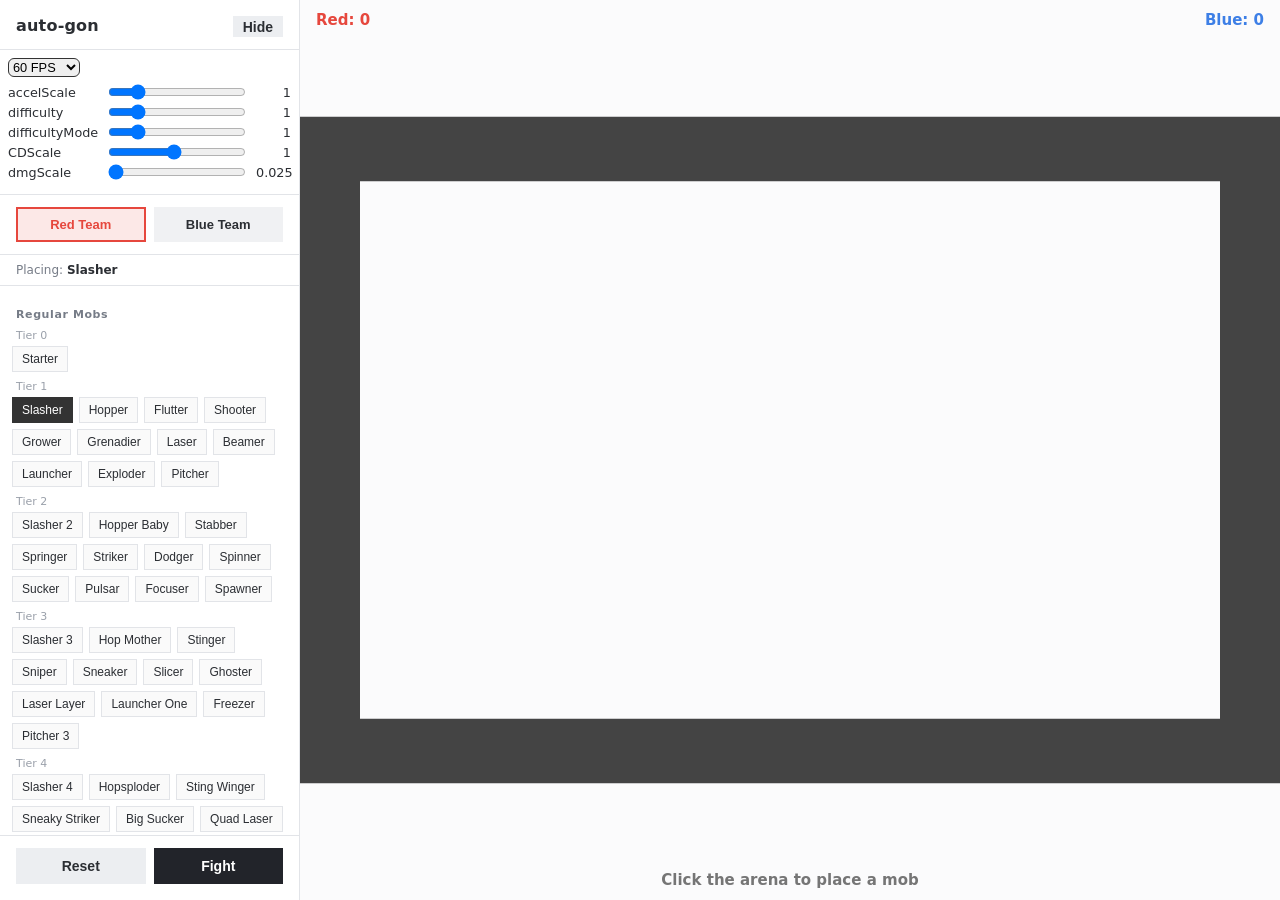
==== commit 34471c0a: "added some sliders" ====
--- a/index.html
+++ b/index.html
@@ -35,12 +35,69 @@
   #sidebar-header {
     padding: 16px 16px 12px 16px;
     border-bottom: 1px solid var(--line);
+    display: flex;
+    flex-direction: row;
+    justify-content: space-between;
   }
   #sidebar-header h1 {
     font-size: 16px; margin: 0 0 2px 0; font-weight: 700; letter-spacing: 0.2px;
   }
   #sidebar-header p { margin: 0; font-size: 12px; color: var(--sub); }
-
+  #fps-select {
+    padding: 8px 8px 12px 8px;
+    border-bottom: 1px solid var(--line);
+    display: flex;
+    flex-direction: column;
+    align-items: flex-start;
+  }
+  #fps-select > label {
+    display: flex;
+    align-items: center;
+    gap: 8px;
+    width: 100%;
+    font-size: 0.8em;
+  }
+  #fps-select > label > span:first-child {
+    width: 90px; 
+  }
+  #fps-select > label > input[type="range"] {
+    flex: 1; 
+  }
+  #fps-select > label > span:last-child {
+    width: 35px; 
+    text-align: right;
+  }
+  select {
+    font-size: 0.8em;
+    border: 1px #333 solid;
+    border-radius: 6px;
+    color: #000;
+    cursor: pointer;
+    margin-bottom: 5px;
+  }
+  .sidebar-toggle {
+    padding: 1px 10px;
+    border: none;
+    background: #eceef1;
+    color: var(--ink);
+    font-weight: 700;
+    font-size: 14px;
+    cursor: pointer;
+    transition: transform 0.05s ease, background 0.15s ease;
+  }
+  .sidebar-toggle:hover {
+    background: #e2e4e8;
+  }
+  .sidebar-toggle:active {
+    transform: scale(0.97);
+  }
+  #show-btn {
+    display: none;
+    position: absolute;
+    top: 16px;
+    left: 16px;
+    z-index: 999;
+  }
   #team-row { display: flex; gap: 8px; padding: 12px 16px; border-bottom: 1px solid var(--line); }
   .team-btn {
     flex: 1; padding: 8px 0; border: 2px solid transparent;
@@ -78,9 +135,13 @@
   #fight-btn:hover { background: #34363d; }
   #reset-btn { background: #eceef1; color: var(--ink); }
   #reset-btn:hover { background: #e2e4e8; }
-  #credit { padding: 0 16px 14px 16px; font-size: 10.5px; color: #b0b4bb; text-align: center; }
-  #credit a { color: #9099a6; }
-
+  #show-btn {
+    display: none;
+    position: absolute;
+    top: 3em; 
+    left: 1em;
+    z-index: 999;
+  }
   #canvas-wrap { flex: 1; position: relative; background: #fbfbfc; }
   #canvas { display: block; width: 100%; height: 100%; cursor: crosshair; }
 </style>
@@ -88,9 +149,15 @@
 <body>
   <div id="app">
     <div id="sidebar">
-      <div id="sidebar-header">
-        <h1>n-gon autobattler</h1>
-      </div>
+    <div id="sidebar-header">
+    <h1>auto-gon</h1>
+    <button class="sidebar-toggle" onclick="
+        document.getElementById('sidebar').style.display = 'none';
+        resizeCanvas();
+        document.getElementById('show-btn').style.display = 'block';
+    ">Hide</button>
+    </div>
+      <div id="fps-select"></div>
       <div id="team-row">
         <button id="team-a-btn" class="team-btn">Red Team</button>
         <button id="team-b-btn" class="team-btn">Blue Team</button>
@@ -102,12 +169,20 @@
         <button id="fight-btn">Fight</button>
       </div>
     </div>
+    <div id="show-btn">
+    <button class="sidebar-toggle" onclick="
+        document.getElementById('sidebar').style.display = 'flex';
+        resizeCanvas();
+        document.getElementById('show-btn').style.display = 'none';
+    ">Show</button>
+    </div>    
     <div id="canvas-wrap">
       <canvas id="canvas"></canvas>
     </div>
   </div>
 <script src='matter.min.js'></script>
 <script>
+
 const Engine = Matter.Engine,
     Events = Matter.Events,
     Composites = Matter.Composites,
@@ -212,8 +287,8 @@
     isMobShields: false,
     exit: { x: 0, y: 0 },
     levels: [],
-    inGameText() { /* flavor-text popups: no-op */ },
-    newLevelOrPhase() { /* boss phase/level-transition hook: no-op */ },
+    inGameText() { },
+    newLevelOrPhase() { },
     laser(p1, p2) {
         const midX = (p1.x + p2.x) / 2, midY = (p1.y + p2.y) / 2;
         const len = Math.max(1, Math.hypot(p2.x - p1.x, p2.y - p1.y));
@@ -239,6 +314,12 @@
 const lore = { techCount: 0, techGoal: 999 }; 
 const input = { down: false, up: false, left: false, right: false, fire: false };
 
+const b = {
+    inventory: [], guns: {}, 
+    orbitBot() { }, worm() { }, flea() { }, spore() { }, explosion() { },
+    targetedNail() { }, randomBot() { }, iceIX() { }, targetedBlock() { },
+};
+
 const powerUps = {
     randomize() { },
     spawn() { },
@@ -251,51 +332,68 @@
     setPowerUpMode() { },
     do() { },
 };
-
-
-
 const engine = Engine.create();
 engine.world.gravity.scale = 0; 
 engine.constraintIterations = 1;
-
-const IMMUNITY_FRAMES = 20;      
-const CONTACT_DMG_MIN = 0.05, CONTACT_DMG_MAX = 0.3, CONTACT_DMG_SCALE = 0.025; 
-const BLOCK_DMG_SCALE = 0.02;    
+const invinciblilityFrames = 5; 
+const minCdamage = 0.05, maxCdamage = 1;
+const blockDmgScale = 0.02; 
+function enforceDefaultTiers() {
+    for (let i = 0; i < mob.length; i++) {
+        const me = mob[i];
+        if (me.tier === undefined) me.tier = me.isBoss ? 4 : 1;
+    }
+}
+const _originalCanCollide = Matter.Detector.canCollide;
+Matter.Detector.canCollide = function (filterA, filterB) {
+    if (filterA.team && filterB.team && filterA.team === filterB.team && (filterA.avoidOwnTeam || filterB.avoidOwnTeam)) {
+        return false;
+    }
+    return _originalCanCollide(filterA, filterB);
+};
+
+function enforceCollisionMasks() {
+    const need = cat.mob | cat.mobBullet | cat.mobShield;
+    for (let i = 0; i < mob.length; i++) {
+        const me = mob[i];
+        const cf = me.collisionFilter;
+        if (!cf || cf.category === 0) continue;
+        if (me._originallyCollidedWithMobs === undefined) {
+            me._originallyCollidedWithMobs = !!(cf.mask & cat.mob);
+        }
+        cf.team = me.team;
+        cf.avoidOwnTeam = !me._originallyCollidedWithMobs;
+        cf.mask |= need;
+    }
+}
 
 function isImmune(who) {
     return !!(who.immuneUntilCycle && who.immuneUntilCycle > simulation.cycle);
 }
 function setImmune(who) {
-    who.immuneUntilCycle = simulation.cycle + IMMUNITY_FRAMES;
+    who.immuneUntilCycle = simulation.cycle + invinciblilityFrames;
 }
-
 function applyMobContact(attacker, defender) {
     if (!attacker.alive || !defender.alive) return;
-    if (attacker.isSlowed || attacker.isStunned) return; 
+    if (attacker.isSlowed || attacker.isStunned) return;
     if (isImmune(defender)) return;
-
-    resolveTargetFor(defender);
-
-    if (attacker.onHit) {
-        attacker.onHit();
-    } else {
-        const dmg = Math.min(Math.max(CONTACT_DMG_SCALE * Math.sqrt(attacker.mass), CONTACT_DMG_MIN), CONTACT_DMG_MAX) * attacker.damageScale();
-        defender.damage(dmg);
-        setImmune(defender);
-        if (defender.alive) {
-            defender.seePlayer.yes = true;
-            defender.seePlayer.recall = defender.memory + Math.round(defender.memory * Math.random());
-            defender.seePlayer.position.x = attacker.position.x;
-            defender.seePlayer.position.y = attacker.position.y;
-        }
-        if (defender.damageReduction) {
-            simulation.drawList.push({ x: defender.position.x, y: defender.position.y, radius: Math.log(dmg + 1.1) * 40 * defender.damageReduction + 3, color: simulation.mobDmgColor, time: simulation.drawTime });
-        }
+    pointGlobalsAt(defender);
+    const dmg = Math.min(Math.max(simulation.dmgScale * Math.sqrt(attacker.mass), minCdamage), maxCdamage) * attacker.damageScale();
+    defender.damage(dmg);
+    if (defender.alive) {
+        defender.seePlayer.yes = true;
+        defender.seePlayer.recall = defender.memory + Math.round(defender.memory * Math.random());
+        defender.seePlayer.position.x = attacker.position.x;
+        defender.seePlayer.position.y = attacker.position.y;
     }
+    if (defender.damageReduction) {
+        simulation.drawList.push({ x: defender.position.x, y: defender.position.y, radius: Math.log(dmg + 1.1) * 40 * defender.damageReduction + 3, color: simulation.mobDmgColor, time: simulation.drawTime });
+    }
+    if (attacker.onHit) attacker.onHit();
+    setImmune(defender);
 }
-
 function handleMobVsMob(mobA, mobB) {
-    if (mobA.team === mobB.team) return; 
+    if (mobA.team === mobB.team) return;
     applyMobContact(mobA, mobB);
     applyMobContact(mobB, mobA);
     if (mobA.alive && mobB.alive) {
@@ -305,12 +403,11 @@
         Body.setVelocity(mobB, { x: mobB.velocity.x - KICK * Math.cos(angle), y: mobB.velocity.y - KICK * Math.sin(angle) });
     }
 }
-
 function handleMobVsBody(who, obj) {
     if (obj.speed <= 9 || !who.alive) return;
     const v = Vector.magnitude(Vector.sub(who.velocity, obj.velocity));
     if (v <= 11) return;
-    const dmg = BLOCK_DMG_SCALE * v * obj.mass;
+    const dmg = blockDmgScale * v * obj.mass;
     who.damage(dmg, true);
     const stunTime = dmg / Math.sqrt(obj.mass);
     if (stunTime > 0.5 && who.memory !== Infinity) mobs.statusStun(who, 60 + 60 * Math.sqrt(stunTime));
@@ -318,7 +415,6 @@
         simulation.drawList.push({ x: who.position.x, y: who.position.y, radius: Math.log(dmg + 1.1) * 40 * who.damageReduction + 3, color: simulation.playerDmgColor, time: simulation.drawTime });
     }
 }
-
 function collisionChecks(event) {
     const pairs = event.pairs;
     for (let i = 0, len = pairs.length; i < len; i++) {
@@ -332,7 +428,6 @@
         }
     }
 }
-
 Events.on(engine, "collisionStart", function (event) {
     collisionChecks(event);
 });
@@ -340,17 +435,14 @@
     collisionChecks(event);
 });
 
-
-
 const simulation = {
     cycle: 0,
     delta: 1000 / 60,
-    g: 0.0024,                 
+    g: 0.0024,
     accelScale: 1,
-    difficulty: 1,             
+    difficulty: 1,
     difficultyMode: 1,
-    CDScale: 1,                
-    fpsCap: 60,
+    CDScale: 1,
     drawTime: 8,
     mobDmgColor: "rgba(255,0,0,0.7)",
     playerDmgColor: "rgba(0,0,0,0.7)",
@@ -363,6 +455,10 @@
     onTitlePage: false,
     testing: false,
     analysis: 0,
+    fps: 60,
+    fpsInterval: 1000 / 60,
+    then: performance.now(),
+    dmgScale: 0.025,
     camera() { },              
     checks() { },
     clearMap() { },
@@ -371,7 +467,6 @@
     splashReturn() { },
     inGameConsole() { },       
     updateGunHUD() { },
-
     drawList: [], 
     drawCircle() {
         let i = simulation.drawList.length;
@@ -462,7 +557,14 @@
 function vertexCollision(v1, v1End, domains) {
     let best = { x: null, y: null, dist2: Infinity, who: null, v1: null, v2: null };
     for (let j = 0; j < domains.length; j++) {
-        const domain = domains[j];
+        let domain = domains[j];
+
+        const isPlayerRefDomain = domain.length > 0 && domain.length <= 2 &&
+            domain.every(b => b === playerBody || b === playerHead);
+        if (isPlayerRefDomain && currentActingMob) {
+            domain = livingEnemiesOf(currentActingMob.team);
+        }
+
         for (let i = 0; i < domain.length; i++) {
             const vertices = domain[i].vertices;
             const len = vertices.length - 1;
@@ -482,13 +584,16 @@
             }
         }
     }
+    if (best.who && best.who.mob && currentActingMob && best.who.team !== currentActingMob.team) {
+        pointGlobalsAt(best.who);
+    }
     return best;
 }
 
 
 
 const ARENA = { width: 3200, height: 2000 };
-const WALL = 120;
+const WALL = 240;
 
 function buildArena() {
     const w = ARENA.width, h = ARENA.height, t = WALL;
@@ -1877,8 +1982,7 @@
     }
 };
 
-
-const NO_TARGET = Bodies.polygon(-100000, -100000, 3, 1); 
+const NO_TARGET = Bodies.polygon(-100000, -100000, 3, 1);
 
 let player = NO_TARGET, playerBody = NO_TARGET, playerHead = NO_TARGET;
 
@@ -1951,6 +2055,16 @@
 };
 
 let currentActingTeam = null;
+let currentActingMob = null;
+
+function livingEnemiesOf(team) {
+    const out = [];
+    for (let i = 0; i < mob.length; i++) {
+        const cand = mob[i];
+        if (cand.alive && cand.team !== team) out.push(cand);
+    }
+    return out;
+}
 
 function nearestMobTeam(x, y, excludeMob) {
     let best = null, bestDist = Infinity;
@@ -1975,7 +2089,7 @@
     let best = null, bestDist = Infinity;
     for (let i = 0; i < mob.length; i++) {
         const cand = mob[i];
-        if (cand === me || !cand.alive || cand.team === me.team) continue;
+        if (cand === me || !cand.alive || cand.team === me.team || cand.collisionFilter.category === cat.mobShield) continue;
         const dx = cand.position.x - me.position.x, dy = cand.position.y - me.position.y;
         const d = dx * dx + dy * dy;
         if (d < bestDist) { bestDist = d; best = cand; }
@@ -1983,12 +2097,15 @@
     return best;
 }
 
-function resolveTargetFor(me) {
-    const target = findNearestEnemy(me) || NO_TARGET;
+function pointGlobalsAt(target) {
     player = target;
     playerBody = target;
     playerHead = target;
     m._target = target;
+}
+
+function resolveTargetFor(me) {
+    pointGlobalsAt(findNearestEnemy(me) || NO_TARGET);
 }
 
 function runMobAI() {
@@ -1997,15 +2114,16 @@
     while (i--) {
         if (mob[i].alive) {
             currentActingTeam = mob[i].team;
+            currentActingMob = mob[i];
             resolveTargetFor(mob[i]);
             mob[i].do();
             currentActingTeam = null;
+            currentActingMob = null;
         } else {
             mob[i].replace(i);
         }
     }
 }
-
 
 const spawn = {
     pickList: ["starter", "starter"],
@@ -3179,7 +3297,7 @@
                     function loop() {
                         if (!simulation.paused && !simulation.onTitlePage) {
                             count++
-                            if (count === 1260) {
+  if (count === 1260) {
                                 document.getElementById("health").style.display = "none"
                                 document.getElementById("health-bg").style.display = "none"
                                 document.getElementById("defense-bar").style.display = "none"
@@ -16263,11 +16381,8 @@
         restitution: 0
     }
 };
-
-
 const TEAM_COLOR = { A: "#e6473d", B: "#3d7fe6" };
 const TEAM_LABEL = { A: "Red", B: "Blue" };
-
 const MOB_ROSTER = {
     regular: [
         { tier: 0, label: "Tier 0", names: ["starter"] },
@@ -16285,7 +16400,6 @@
         { tier: "F", label: "Final", names: ["finalBoss"] },
     ],
 };
-
 function displayName(name) {
     return name
         .replace(/([a-z])([A-Z])/g, "$1 $2")
@@ -16390,7 +16504,7 @@
         return wrap;
     }
 
-    root.appendChild(section("Mobs", MOB_ROSTER.regular));
+    root.appendChild(section("Regular Mobs", MOB_ROSTER.regular));
     root.appendChild(section("Bosses", MOB_ROSTER.bosses));
 }
 
@@ -16473,7 +16587,7 @@
         ctx.fillStyle = game.winner ? TEAM_COLOR[game.winner] : "#333";
         ctx.textAlign = "center";
         ctx.font = "700 24px system-ui, -apple-system, Segoe UI, sans-serif";
-        ctx.fillText(game.winner ? `${TEAM_LABEL[game.winner]} Team Wins` : "Draw!", canvas.width / 2, canvas.height / 2 - 30);
+        ctx.fillText(game.winner ? `${TEAM_LABEL[game.winner]} Team Wins!` : "Draw!", canvas.width / 2, canvas.height / 2 - 30);
         ctx.font = "400 14px system-ui, -apple-system, Segoe UI, sans-serif";
         ctx.fillStyle = "#666";
         ctx.fillText("Click Reset to battle again", canvas.width / 2, canvas.height / 2 + 8);
@@ -16485,7 +16599,11 @@
         ctx.textAlign = "left";
     }
 }
+
+
+
 let canvas, ctx;
+
 function drawTeamMarkers() {
     for (let i = 0; i < mob.length; i++) {
         const me = mob[i];
@@ -16498,28 +16616,32 @@
     }
 }
 
-function mainLoop() {
+function mainLoop(now) {
+    requestAnimationFrame(mainLoop);
+    const elapsed = now - simulation.then;
+    if (elapsed < simulation.fpsInterval) return;
+    simulation.then = now - (elapsed % simulation.fpsInterval);
     simulation.gravity();
+    enforceDefaultTiers();
+    enforceCollisionMasks();
     Engine.update(engine, simulation.delta);
     simulation.wipe();
     applyCameraTransform();
     drawArena();
-    mobs.draw();               
+    mobs.draw();
     simulation.draw.body();
-
     if (game.state === "battle") {
         simulation.cycle++;
-        runMobAI();             
-        game.checkWin();        
+        runMobAI();
+        game.checkWin();
     }
-
-    drawTeamMarkers();          
+    drawTeamMarkers();
     simulation.drawCircle();
     simulation.runEphemera();
-
     drawHUD();
-    requestAnimationFrame(mainLoop);
 }
+
+requestAnimationFrame(mainLoop);
 
 window.onload = function () {
     canvas = document.getElementById("canvas");
@@ -16536,6 +16658,51 @@
     requestAnimationFrame(mainLoop);
 };
 
+const fpsSelect = document.createElement("select");
+[30, 45, 60, 72, 120, 999].forEach(fps => {
+    const option = document.createElement("option");
+    option.value = fps;
+    option.textContent = `${fps} FPS`;
+    if (fps === 60) option.selected = true;
+    fpsSelect.appendChild(option);
+});
+fpsSelect.addEventListener("change", () => {
+    simulation.fps = Number(fpsSelect.value);
+    simulation.fpsInterval = 1000 / simulation.fps;
+    simulation.delta = simulation.fpsInterval;
+    simulation.then = performance.now();
+});
+document.getElementById("fps-select").appendChild(fpsSelect);
+
+function createSlider(property, min, max, step) {
+    const label = document.createElement("label");
+
+    const name = document.createElement("span");
+    name.textContent = property;
+
+    const slider = document.createElement("input");
+    slider.type = "range";
+    slider.min = min;
+    slider.max = max;
+    slider.step = step;
+    slider.value = simulation[property];
+
+    const value = document.createElement("span");
+    value.textContent = simulation[property];
+
+    slider.addEventListener("input", () => {
+        simulation[property] = Number(slider.value);
+        value.textContent = slider.value;
+    });
+
+    label.append(name, slider, value);
+    document.getElementById("fps-select").appendChild(label);
+}
+createSlider("accelScale", 0.1, 5, 0.1);
+createSlider("difficulty", 0.1, 5, 0.1);
+createSlider("difficultyMode", 0.1, 5, 0.1);
+createSlider("CDScale", 0.1, 2, 0.1);
+createSlider("dmgScale", 0.025, 10, 0.025);
 </script>
 </body>
 </html>
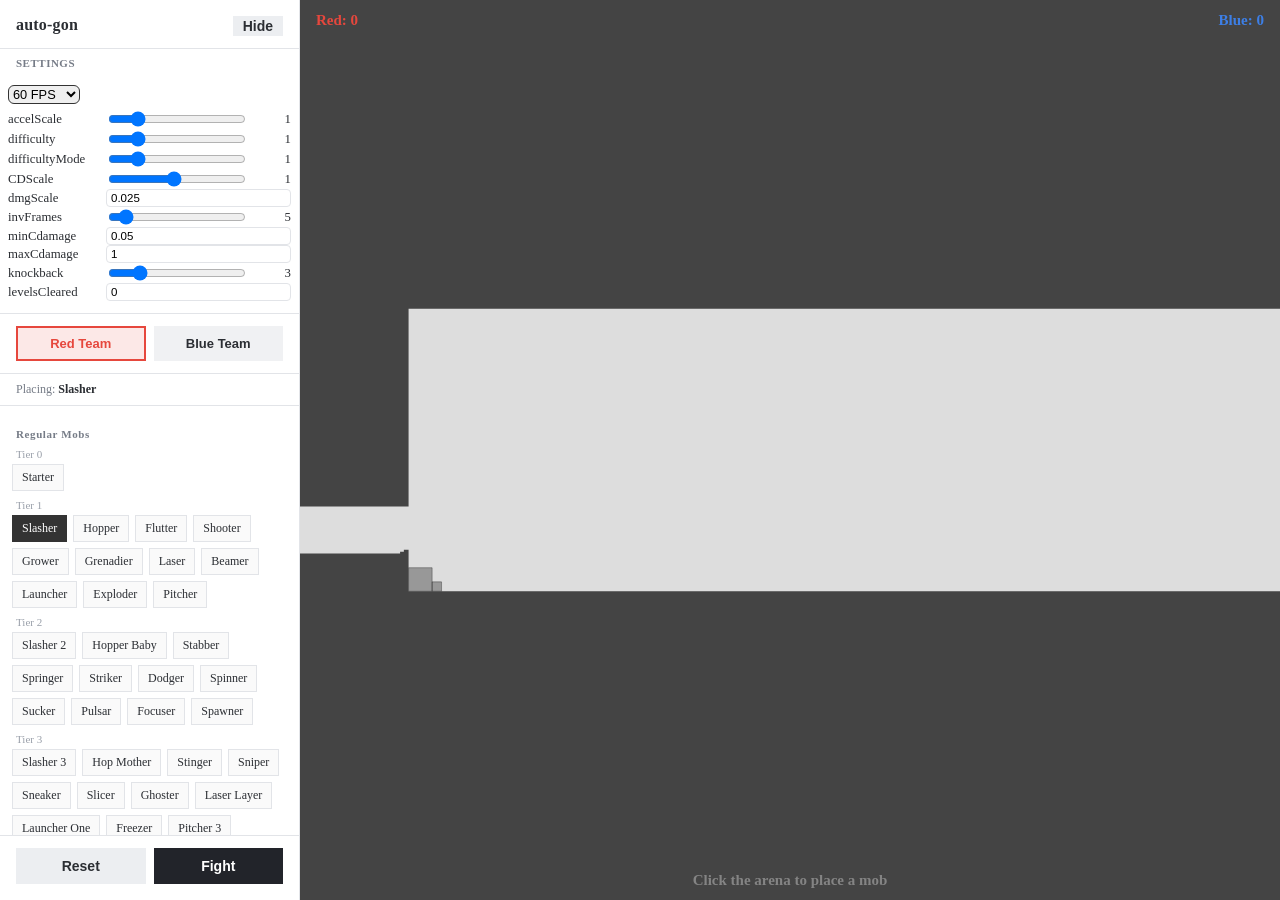
==== commit fd5719a0: "stonks" ====
--- a/index.html
+++ b/index.html
@@ -3,6 +3,12 @@
 <head>
 <meta charset="UTF-8" />
 <meta name="viewport" content="width=device-width, initial-scale=1.0" />
+<meta name="description" content="Browser-based autobattler video game with the matter.js physics engine.">
+<meta property="og:description" content="Browser-based autobattler video game with the matter.js physics engine.">
+<meta property="og:title" content="n-gon">
+<meta name="twitter:title" content="n-gon">
+<meta name="twitter:description" content="Browser-based autobattler video game with the matter.js physics engine.">
+<link rel='shortcut icon' href='favicon.ico' type='image/x-icon' />
 <title>auto-gon</title>
 <style>
   :root {
@@ -16,9 +22,10 @@
     --team-b: #3d7fe6;
   }
   * { box-sizing: border-box; }
+  @import url('https://fonts.googleapis.com/css2?family=Chakra+Petch:ital,wght@0,300;0,400;0,500;0,600;0,700;1,300;1,400;1,500;1,600;1,700&display=swap');
   html, body {
     margin: 0; padding: 0; height: 100%;
-    font-family: system-ui, -apple-system, "Segoe UI", Roboto, Arial, sans-serif;
+    font-family: "Chakra Petch" !important;
     color: var(--ink);
     background: var(--bg);
     overflow: hidden;
@@ -43,12 +50,36 @@
     font-size: 16px; margin: 0 0 2px 0; font-weight: 700; letter-spacing: 0.2px;
   }
   #sidebar-header p { margin: 0; font-size: 12px; color: var(--sub); }
+  #settings-panel {
+    border-bottom: 1px solid var(--line);
+  }
+  #settings-header {
+    padding: 8px 16px;
+    display: flex;
+    align-items: center;
+    justify-content: space-between;
+    cursor: pointer;
+    font-size: 11px;
+    font-weight: 700;
+    color: var(--sub);
+    text-transform: uppercase;
+    letter-spacing: 0.5px;
+    user-select: none;
+  }
+  #settings-header:hover { background: #f7f8f9; }
   #fps-select {
     padding: 8px 8px 12px 8px;
-    border-bottom: 1px solid var(--line);
     display: flex;
     flex-direction: column;
     align-items: flex-start;
+    max-height: 300px;
+    overflow: hidden;
+    transition: max-height 0.2s ease, padding 0.2s ease;
+  }
+  #fps-select.collapsed {
+    max-height: 0;
+    padding-top: 0;
+    padding-bottom: 0;
   }
   #fps-select > label {
     display: flex;
@@ -62,6 +93,14 @@
   }
   #fps-select > label > input[type="range"] {
     flex: 1; 
+  }
+  #fps-select > label > input[type="number"] {
+    flex: 1;
+    width: 0;
+    font-size: 0.9em;
+    border: 1px solid var(--line);
+    border-radius: 4px;
+    padding: 2px 4px;
   }
   #fps-select > label > span:last-child {
     width: 35px; 
@@ -122,6 +161,7 @@
     border: 1px solid var(--line); background: #fafafa; color: var(--ink);
     padding: 5px 9px; font-size: 12px; cursor: pointer;
     white-space: nowrap;
+    font-family: "Chakra Petch" !important;
   }
   .mob-btn:hover { background: #f0f1f3; }
   .mob-btn.selected { background: var(--accent); color: #fff; border-color: var(--accent); }
@@ -143,7 +183,7 @@
     z-index: 999;
   }
   #canvas-wrap { flex: 1; position: relative; background: #fbfbfc; }
-  #canvas { display: block; width: 100%; height: 100%; cursor: crosshair; }
+  #canvas { display: block; width: 100%; height: 100%; cursor: crosshair; background-color: #ddd; }
 </style>
 </head>
 <body>
@@ -157,7 +197,14 @@
         document.getElementById('show-btn').style.display = 'block';
     ">Hide</button>
     </div>
-      <div id="fps-select"></div>
+      <div id="settings-panel">
+        <div id="settings-header" onclick="
+            document.getElementById('fps-select').classList.toggle('collapsed');
+        ">
+          <span>Settings</span>
+        </div>
+        <div id="fps-select"></div>
+      </div>
       <div id="team-row">
         <button id="team-a-btn" class="team-btn">Red Team</button>
         <button id="team-b-btn" class="team-btn">Blue Team</button>
@@ -188,6 +235,8 @@
     Composites = Matter.Composites,
     Composite = Matter.Composite,
     Constraint = Matter.Constraint,
+    MouseConstraint = Matter.MouseConstraint,
+    Mouse = Matter.Mouse,
     Vertices = Matter.Vertices,
     Query = Matter.Query,
     Body = Matter.Body,
@@ -287,21 +336,101 @@
     isMobShields: false,
     exit: { x: 0, y: 0 },
     levels: [],
+    enter: {
+        x: 0,
+        y: 0,
+        draw() {
+            ctx.beginPath();
+            ctx.moveTo(level.enter.x, level.enter.y + 30);
+            ctx.lineTo(level.enter.x, level.enter.y - 80);
+            ctx.bezierCurveTo(level.enter.x, level.enter.y - 170, level.enter.x + 100, level.enter.y - 170, level.enter.x + 100, level.enter.y - 80);
+            ctx.lineTo(level.enter.x + 100, level.enter.y + 30);
+            ctx.lineTo(level.enter.x, level.enter.y + 30);
+            ctx.fillStyle = "#ccc";
+            ctx.fill();
+        }
+    },
     inGameText() { },
     newLevelOrPhase() { },
-    laser(p1, p2) {
-        const midX = (p1.x + p2.x) / 2, midY = (p1.y + p2.y) / 2;
-        const len = Math.max(1, Math.hypot(p2.x - p1.x, p2.y - p1.y));
-        const angle = Math.atan2(p2.y - p1.y, p2.x - p1.x);
-        const seg = Bodies.rectangle(midX, midY, len, 4, {
-            isStatic: true,
-            angle,
-            isSensor: true,
-            collisionFilter: { group: 0, category: cat.map, mask: 0 },
-        });
-        map.push(seg);
-        Composite.add(engine.world, seg);
-        return seg;
+    laser(p1, p2, damage = 0.12, color = "#f00") {
+        return {
+            isOn: true,
+            position: p1,
+            look: p2,
+            color: color,
+            query() {
+                if (!m.isTimeDilated) {
+                    let best = { x: null, y: null, dist2: Infinity, who: null, v1: null, v2: null }
+                    best = vertexCollision(this.position, this.look, m.isCloak ? [map, body] : [map, body, [playerBody, playerHead]]);
+                    // hitting player
+                    if ((best.who === playerBody || best.who === playerHead) && m.immuneCycle < m.cycle) {
+                        m.immuneCycle = m.cycle + m.collisionImmuneCycles + 60; //player is immune to damage for an extra second
+                        const dmg = damage * spawn.dmgToPlayerByLevelsCleared();
+                        m.takeDamage(dmg);
+                        simulation.drawList.push({ //add dmg to draw queue
+                            x: best.x,
+                            y: best.y,
+                            radius: dmg * 1500,
+                            color: "rgba(255,0,0,0.5)",
+                            time: 20
+                        });
+                    }
+                    //draw
+                    if (best.dist2 === Infinity) best = this.look;
+                    ctx.beginPath();
+                    ctx.moveTo(this.position.x, this.position.y);
+                    ctx.lineTo(best.x, best.y);
+                    ctx.strokeStyle = this.color;
+                    ctx.lineWidth = 5;
+                    ctx.setLineDash([50 + 200 * Math.random(), 50 * Math.random()]);
+                    ctx.stroke();
+                    ctx.setLineDash([]);
+                }
+            },
+            countDown: 0,
+            countTotal: 690,
+            countDelay: 630,
+            motionQuery() {
+                if (!m.isTimeDilated) {
+                    let best = { x: null, y: null, dist2: Infinity, who: null, v1: null, v2: null }
+                    best = vertexCollision(this.position, this.look, m.isCloak ? [map, body] : [map, body, [playerBody, playerHead]]);
+
+                    if (this.countDown === 0) {
+                        if ((best.who === playerBody || best.who === playerHead)) this.countDown = this.countTotal // hitting player
+                        ctx.strokeStyle = `rgba(255,255,255,0.4)`;
+                        ctx.lineWidth = 8 + 3 * Math.sin(simulation.cycle * 0.3);
+                    } else if (this.countDown > this.countDelay) {
+                        ctx.strokeStyle = `rgba(255,255,255,0.8)`;
+                        ctx.lineWidth = 11;
+                        this.countDown--
+                    } else {
+                        this.countDown--
+                        if ((best.who === playerBody || best.who === playerHead) && m.immuneCycle < m.cycle) { // hitting player
+                            m.immuneCycle = m.cycle + m.collisionImmuneCycles + 60; //player is immune to damage for an extra second
+                            const dmg = damage * spawn.dmgToPlayerByLevelsCleared()
+                            m.takeDamage(dmg);
+                            simulation.drawList.push({ //add dmg to draw queue
+                                x: best.x,
+                                y: best.y,
+                                radius: dmg * 1500,
+                                color: "rgba(255,0,0,0.5)",
+                                time: 20
+                            });
+                        }
+                        ctx.strokeStyle = this.color;
+                        ctx.lineWidth = 5;
+                        ctx.setLineDash([50 + 200 * Math.random(), 50 * Math.random()]);
+                    }
+                    //draw
+                    if (best.dist2 === Infinity) best = this.look;
+                    ctx.beginPath();
+                    ctx.moveTo(this.position.x, this.position.y);
+                    ctx.lineTo(best.x, best.y);
+                    ctx.stroke();
+                    ctx.setLineDash([]);
+                }
+            },
+        }
     },
     custom() { },
     customTopLayer() { },
@@ -335,9 +464,6 @@
 const engine = Engine.create();
 engine.world.gravity.scale = 0; 
 engine.constraintIterations = 1;
-const invinciblilityFrames = 5; 
-const minCdamage = 0.05, maxCdamage = 1;
-const blockDmgScale = 0.02; 
 function enforceDefaultTiers() {
     for (let i = 0; i < mob.length; i++) {
         const me = mob[i];
@@ -371,14 +497,14 @@
     return !!(who.immuneUntilCycle && who.immuneUntilCycle > simulation.cycle);
 }
 function setImmune(who) {
-    who.immuneUntilCycle = simulation.cycle + invinciblilityFrames;
+    who.immuneUntilCycle = simulation.cycle + simulation.invFrams;
 }
 function applyMobContact(attacker, defender) {
     if (!attacker.alive || !defender.alive) return;
     if (attacker.isSlowed || attacker.isStunned) return;
     if (isImmune(defender)) return;
     pointGlobalsAt(defender);
-    const dmg = Math.min(Math.max(simulation.dmgScale * Math.sqrt(attacker.mass), minCdamage), maxCdamage) * attacker.damageScale();
+    const dmg = Math.min(Math.max(simulation.dmgScale * Math.sqrt(attacker.mass), simulation.minCdamage), simulation.maxCdamage) * attacker.damageScale();
     defender.damage(dmg);
     if (defender.alive) {
         defender.seePlayer.yes = true;
@@ -398,16 +524,15 @@
     applyMobContact(mobB, mobA);
     if (mobA.alive && mobB.alive) {
         const angle = Math.atan2(mobA.position.y - mobB.position.y, mobA.position.x - mobB.position.x);
-        const KICK = 3;
-        Body.setVelocity(mobA, { x: mobA.velocity.x + KICK * Math.cos(angle), y: mobA.velocity.y + KICK * Math.sin(angle) });
-        Body.setVelocity(mobB, { x: mobB.velocity.x - KICK * Math.cos(angle), y: mobB.velocity.y - KICK * Math.sin(angle) });
+        Body.setVelocity(mobA, { x: mobA.velocity.x + simulation.knockback * Math.cos(angle), y: mobA.velocity.y + simulation.knockback * Math.sin(angle) });
+        Body.setVelocity(mobB, { x: mobB.velocity.x - simulation.knockback * Math.cos(angle), y: mobB.velocity.y - simulation.knockback * Math.sin(angle) });
     }
 }
 function handleMobVsBody(who, obj) {
     if (obj.speed <= 9 || !who.alive) return;
     const v = Vector.magnitude(Vector.sub(who.velocity, obj.velocity));
     if (v <= 11) return;
-    const dmg = blockDmgScale * v * obj.mass;
+    const dmg = simulation.blockDmgScale * v * obj.mass;
     who.damage(dmg, true);
     const stunTime = dmg / Math.sqrt(obj.mass);
     if (stunTime > 0.5 && who.memory !== Infinity) mobs.statusStun(who, 60 + 60 * Math.sqrt(stunTime));
@@ -459,6 +584,11 @@
     fpsInterval: 1000 / 60,
     then: performance.now(),
     dmgScale: 0.025,
+    invFrames: 5,
+    minCdamage: 0.05,
+    maxCdamage: 1,
+    blockDmgScale: 0.02,
+    knockback: 3,
     camera() { },              
     checks() { },
     clearMap() { },
@@ -590,28 +720,45 @@
     return best;
 }
 
-
-
 const ARENA = { width: 3200, height: 2000 };
 const WALL = 240;
 
 function buildArena() {
-    const w = ARENA.width, h = ARENA.height, t = WALL;
-    const walls = [
-        Bodies.rectangle(w / 2, h + t / 2, w + t * 2, t, { isStatic: true }),   
-        Bodies.rectangle(w / 2, -t / 2, w + t * 2, t, { isStatic: true }),     
-        Bodies.rectangle(-t / 2, h / 2, t, h + t * 2, { isStatic: true }),     
-        Bodies.rectangle(w + t / 2, h / 2, t, h + t * 2, { isStatic: true }),  
-    ];
-    for (const wall of walls) {
-        wall.collisionFilter.category = cat.map;
-        wall.collisionFilter.mask = cat.player | cat.body | cat.bullet | cat.mob | cat.mobBullet;
-        map.push(wall);
-        Composite.add(engine.world, wall);
-    }
+    // const w = ARENA.width, h = ARENA.height, t = WALL;
+    // const walls = [
+    //     Bodies.rectangle(w / 2, h + t / 2, w + t * 2, t, { isStatic: true }),   
+    //     Bodies.rectangle(w / 2, -t / 2, w + t * 2, t, { isStatic: true }),     
+    //     Bodies.rectangle(-t / 2, h / 2, t, h + t * 2, { isStatic: true }),     
+    //     Bodies.rectangle(w + t / 2, h / 2, t, h + t * 2, { isStatic: true }),  
+    // ];
+    // for (const wall of walls) {
+    //     wall.collisionFilter.category = cat.map;
+    //     wall.collisionFilter.mask = cat.player | cat.body | cat.bullet | cat.mob | cat.mobBullet;
+    //     map.push(wall);
+    //     Composite.add(engine.world, wall);
+    // }
+    level.enter.x = -50;
+    level.enter.y = -230;
+    spawn.mapRectNow(level.enter.x, level.enter.y + 20, 100, 20);
+    spawn.mapRectNow(5500, -330 + 20, 100, 20); //spawn this because the real exit is in the wrong spot
+    spawn.mapRectNow(-1950, 0, 8200, 1800); //ground
+    spawn.mapRectNow(-1950, -1500, 1800, 1900); //left wall
+    spawn.mapRectNow(-1950, -3300, 8200, 1800); //roof
+    spawn.mapRectNow(-250, -200, 1000, 300); // shelf
+    spawn.mapRectNow(-250, -1700, 1000, 1250); // shelf roof
+    spawn.mapRectNow(705, -210, 25, 50);
+    spawn.mapRectNow(725, -220, 25, 50);
+    spawn.bodyRect(750, -125, 125, 125);
+    spawn.bodyRect(875, -50, 50, 50);
+
+    spawn.mapRectNow(5400, -1700, 400, 1150); //right wall
+    spawn.mapRectNow(5400, -300, 400, 400); //right wall
+    spawn.mapRectNow(5700, -3300, 1800, 5100); //right wall
+    spawn.mapRectNow(5403, -650, 400, 450); //blocking exit
 }
 
 function drawArena() {
+    level.enter.draw();
     ctx.beginPath();
     for (let i = 0; i < map.length; i++) {
         const vertices = map[i].vertices;
@@ -625,12 +772,24 @@
 
 let cameraScale = 1, cameraOffsetX = 0, cameraOffsetY = 0;
 function updateCameraFit() {
-    const margin = 60;
-    const sx = (canvas.width - margin * 2) / ARENA.width;
-    const sy = (canvas.height - margin * 2) / ARENA.height;
+    const margin = -400;
+    let left = Infinity;
+    let right = -Infinity;
+    let top = Infinity;
+    let bottom = -Infinity;
+    for (const body of map) {
+        left = Math.min(left, body.bounds.min.x);
+        right = Math.max(right, body.bounds.max.x);
+        top = Math.min(top, body.bounds.min.y);
+        bottom = Math.max(bottom, body.bounds.max.y);
+    }
+    const mapWidth = right - left;
+    const mapHeight = bottom - top;
+    const sx = (canvas.width - margin * 2) / mapWidth;
+    const sy = (canvas.height - margin * 2) / mapHeight;
     cameraScale = Math.min(sx, sy);
-    cameraOffsetX = (canvas.width - ARENA.width * cameraScale) / 2;
-    cameraOffsetY = (canvas.height - ARENA.height * cameraScale) / 2;
+    cameraOffsetX = canvas.width / 2 - ((left + right) / 2) * cameraScale;
+    cameraOffsetY = canvas.height / 2 - ((top + bottom) / 2) * cameraScale;
 }
 function applyCameraTransform() {
     ctx.setTransform(cameraScale, 0, 0, cameraScale, cameraOffsetX, cameraOffsetY);
@@ -638,7 +797,34 @@
 function screenToArena(px, py) {
     return { x: (px - cameraOffsetX) / cameraScale, y: (py - cameraOffsetY) / cameraScale };
 }
-
+const keys = {};
+
+window.addEventListener("keydown", e => {
+    keys[e.key.toLowerCase()] = true;
+});
+
+window.addEventListener("keyup", e => {
+    keys[e.key.toLowerCase()] = false;
+});
+function updateCamera() {
+    const moveSpeed = 8;
+    const zoomSpeed = 0.01;
+
+    if (keys["w"]) cameraOffsetY += moveSpeed;
+    if (keys["s"]) cameraOffsetY -= moveSpeed;
+    if (keys["a"]) cameraOffsetX += moveSpeed;
+    if (keys["d"]) cameraOffsetX -= moveSpeed;
+
+    if (keys["q"]) zoomCamera(cameraScale + zoomSpeed);;
+    if (keys["e"]) zoomCamera(cameraScale - zoomSpeed);;
+}
+function zoomCamera(newScale) {
+    const worldCenterX = (canvas.width / 2 - cameraOffsetX) / cameraScale;
+    const worldCenterY = (canvas.height / 2 - cameraOffsetY) / cameraScale;
+    cameraScale = newScale;
+    cameraOffsetX = canvas.width / 2 - worldCenterX * cameraScale;
+    cameraOffsetY = canvas.height / 2 - worldCenterY * cameraScale;
+}
 
 let mob = [];
 const mobs = {
@@ -2083,6 +2269,21 @@
     _originalMobsSpawn(xPos, yPos, sides, radius, color);
     const created = mob[mob.length - 1];
     created.team = currentActingTeam !== null ? currentActingTeam : nearestMobTeam(xPos, yPos, created);
+    const originalDamage = created.damage;
+    created.damage = function (dmg, isBypassShield) {
+        if (this._inDeathSequence) return;
+        return originalDamage.call(this, dmg, isBypassShield);
+    };
+    const originalDeath = created.death;
+    created.death = function () {
+        if (this._inDeathSequence) return;
+        this._inDeathSequence = true;
+        try {
+            originalDeath.call(this);
+        } finally {
+            this._inDeathSequence = false;        
+        }
+    };
 };
 
 function findNearestEnemy(me) {
@@ -16278,7 +16479,6 @@
         who.collisionFilter.mask = cat.player | cat.map | cat.body | cat.bullet | cat.powerUp | cat.mob | cat.mobBullet;
         Matter.Body.setStatic(who, true); 
         Composite.add(engine.world, who); 
-        if (isRedrawMap) simulation.draw.setPaths()
     },
     mapVertexNow(x, y, vector, properties, isRedrawMap = true) { 
         map[map.length] = Matter.Bodies.fromVertices(x, y, Vertices.fromPath(vector), properties);
@@ -16414,8 +16614,8 @@
     winner: null,
 
     place(type, x, y, team) {
-        x = Math.max(WALL + 60, Math.min(ARENA.width - WALL - 60, x));
-        y = Math.max(WALL + 60, Math.min(ARENA.height - WALL - 60, y));
+        // x = Math.max(WALL + 60, Math.min(ARENA.width - WALL - 60, x));
+        // y = Math.max(WALL + 60, Math.min(ARENA.height - WALL - 60, y));
         currentActingTeam = team;
         try {
             if (type === "tetherBoss") {
@@ -16555,11 +16755,21 @@
     canvas.width = wrap.clientWidth;
     canvas.height = wrap.clientHeight;
     updateCameraFit();
+
+    Matter.Mouse.setScale(mouse, {
+        x: 1 / cameraScale,
+        y: 1 / cameraScale
+    });
+
+    Matter.Mouse.setOffset(mouse, {
+        x: -cameraOffsetX / cameraScale,
+        y: -cameraOffsetY / cameraScale
+    });
 }
 
 function drawHUD() {
     ctx.setTransform(1, 0, 0, 1, 0, 0);
-    ctx.font = "600 15px system-ui, -apple-system, Segoe UI, sans-serif";
+    ctx.font = `600 15px "Chakra Petch"`;
     ctx.textBaseline = "top";
 
     const counts = game.counts();
@@ -16574,7 +16784,7 @@
         flashMessageTimer--;
         ctx.fillStyle = "rgba(30,30,30,0.85)";
         ctx.textAlign = "center";
-        ctx.font = "600 14px system-ui, -apple-system, Segoe UI, sans-serif";
+        ctx.font = `600 14px "Chakra Petch"`;
         ctx.fillText(flashMessageText, canvas.width / 2, 14);
         ctx.textAlign = "left";
     }
@@ -16586,23 +16796,21 @@
         ctx.strokeRect(canvas.width / 2 - 160, canvas.height / 2 - 46, 320, 92);
         ctx.fillStyle = game.winner ? TEAM_COLOR[game.winner] : "#333";
         ctx.textAlign = "center";
-        ctx.font = "700 24px system-ui, -apple-system, Segoe UI, sans-serif";
+        ctx.font = `700 24px "Chakra Petch"`;
         ctx.fillText(game.winner ? `${TEAM_LABEL[game.winner]} Team Wins!` : "Draw!", canvas.width / 2, canvas.height / 2 - 30);
-        ctx.font = "400 14px system-ui, -apple-system, Segoe UI, sans-serif";
+        ctx.font = `400 14px "Chakra Petch"`;
         ctx.fillStyle = "#666";
         ctx.fillText("Click Reset to battle again", canvas.width / 2, canvas.height / 2 + 8);
         ctx.textAlign = "left";
     } else if (game.state === "placing") {
-        ctx.fillStyle = "rgba(60,60,60,0.7)";
+        ctx.fillStyle = "rgba(160,160,160,0.7)";
         ctx.textAlign = "center";
         ctx.fillText("Click the arena to place a mob", canvas.width / 2, canvas.height - 26);
         ctx.textAlign = "left";
     }
 }
 
-
-
-let canvas, ctx;
+let canvas, ctx, mouse, mouseConstraint;
 
 function drawTeamMarkers() {
     for (let i = 0; i < mob.length; i++) {
@@ -16628,12 +16836,16 @@
     simulation.wipe();
     applyCameraTransform();
     drawArena();
+    updateCamera();
     mobs.draw();
     simulation.draw.body();
     if (game.state === "battle") {
+        mouseConstraint.collisionFilter.mask = 0xFFFFFFFF;
         simulation.cycle++;
         runMobAI();
         game.checkWin();
+    } else {
+        mouseConstraint.collisionFilter.mask = 0;
     }
     drawTeamMarkers();
     simulation.drawCircle();
@@ -16647,14 +16859,21 @@
     canvas = document.getElementById("canvas");
     ctx = canvas.getContext("2d");
     mobs.draw = mobs.drawDefault;
-
+    mouse = Mouse.create(canvas);
+    mouseConstraint = MouseConstraint.create(engine, {
+        mouse,
+        constraint: {
+            stiffness: 0.2
+        }
+    });
+    Composite.add(engine.world, mouseConstraint);
     resizeCanvas();
     buildArena();
     buildRosterUI();
     setupControls();
     selectMob("slasher", document.querySelector('.mob-btn[data-name="slasher"]'));
     selectTeam("A");
-
+    updateCameraFit();
     requestAnimationFrame(mainLoop);
 };
 
@@ -16674,7 +16893,7 @@
 });
 document.getElementById("fps-select").appendChild(fpsSelect);
 
-function createSlider(property, min, max, step) {
+function createSlider(obj, property, min, max, step) {
     const label = document.createElement("label");
 
     const name = document.createElement("span");
@@ -16685,24 +16904,50 @@
     slider.min = min;
     slider.max = max;
     slider.step = step;
-    slider.value = simulation[property];
+    slider.value = obj[property];
 
     const value = document.createElement("span");
-    value.textContent = simulation[property];
+    value.textContent = obj[property];
 
     slider.addEventListener("input", () => {
-        simulation[property] = Number(slider.value);
+        obj[property] = Number(slider.value);
         value.textContent = slider.value;
     });
 
     label.append(name, slider, value);
     document.getElementById("fps-select").appendChild(label);
 }
-createSlider("accelScale", 0.1, 5, 0.1);
-createSlider("difficulty", 0.1, 5, 0.1);
-createSlider("difficultyMode", 0.1, 5, 0.1);
-createSlider("CDScale", 0.1, 2, 0.1);
-createSlider("dmgScale", 0.025, 10, 0.025);
+
+function createTextInput(obj, property, step) {
+    const label = document.createElement("label");
+
+    const name = document.createElement("span");
+    name.textContent = property;
+
+    const input = document.createElement("input");
+    input.type = "number";
+    if (step !== undefined) input.step = step;
+    input.value = obj[property];
+
+    input.addEventListener("input", () => {
+        const n = Number(input.value);
+        if (!Number.isNaN(n)) obj[property] = n;
+    });
+
+    label.append(name, input);
+    document.getElementById("fps-select").appendChild(label);
+}
+
+createSlider(simulation, "accelScale", 0.1, 5, 0.1);
+createSlider(simulation, "difficulty", 0.1, 5, 0.1);
+createSlider(simulation, "difficultyMode", 0.1, 5, 0.1);
+createSlider(simulation, "CDScale", 0.1, 2, 0.1);
+createTextInput(simulation, "dmgScale", 0.025);
+createSlider(simulation, "invFrames", 0, 60, 1);
+createTextInput(simulation, "minCdamage", 0);
+createTextInput(simulation, "maxCdamage", 0);
+createSlider(simulation, "knockback", 0, 15, 0.5);
+createTextInput(level, "levelsCleared", 1);
 </script>
 </body>
 </html>
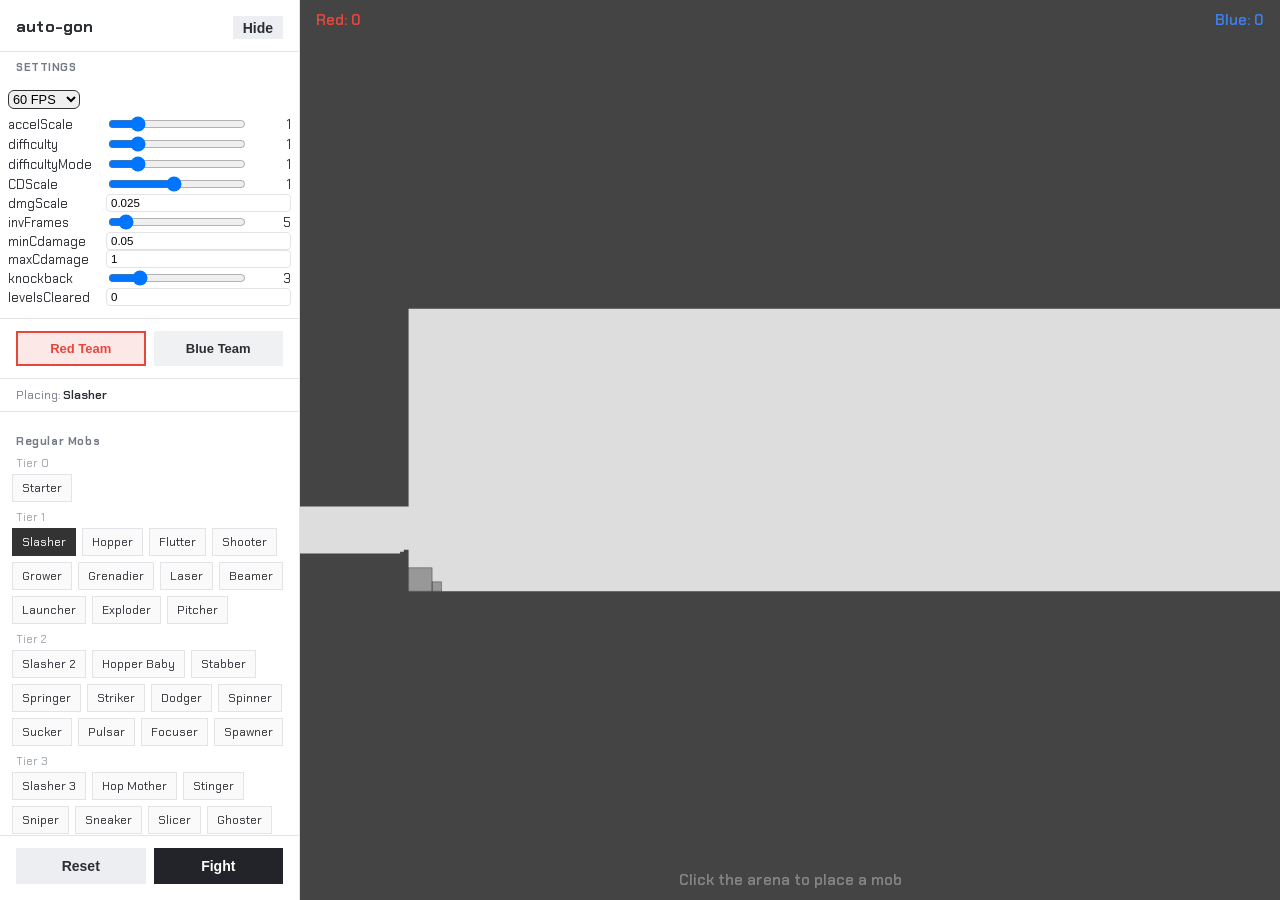
==== commit fc99da3d: "font fix" ====
--- a/index.html
+++ b/index.html
@@ -11,6 +11,7 @@
 <link rel='shortcut icon' href='favicon.ico' type='image/x-icon' />
 <title>auto-gon</title>
 <style>
+@import url('https://fonts.googleapis.com/css2?family=Chakra+Petch:ital,wght@0,300;0,400;0,500;0,600;0,700;1,300;1,400;1,500;1,600;1,700&display=swap');
   :root {
     --bg: #f4f5f7;
     --panel: #ffffff;
@@ -22,7 +23,6 @@
     --team-b: #3d7fe6;
   }
   * { box-sizing: border-box; }
-  @import url('https://fonts.googleapis.com/css2?family=Chakra+Petch:ital,wght@0,300;0,400;0,500;0,600;0,700;1,300;1,400;1,500;1,600;1,700&display=swap');
   html, body {
     margin: 0; padding: 0; height: 100%;
     font-family: "Chakra Petch" !important;
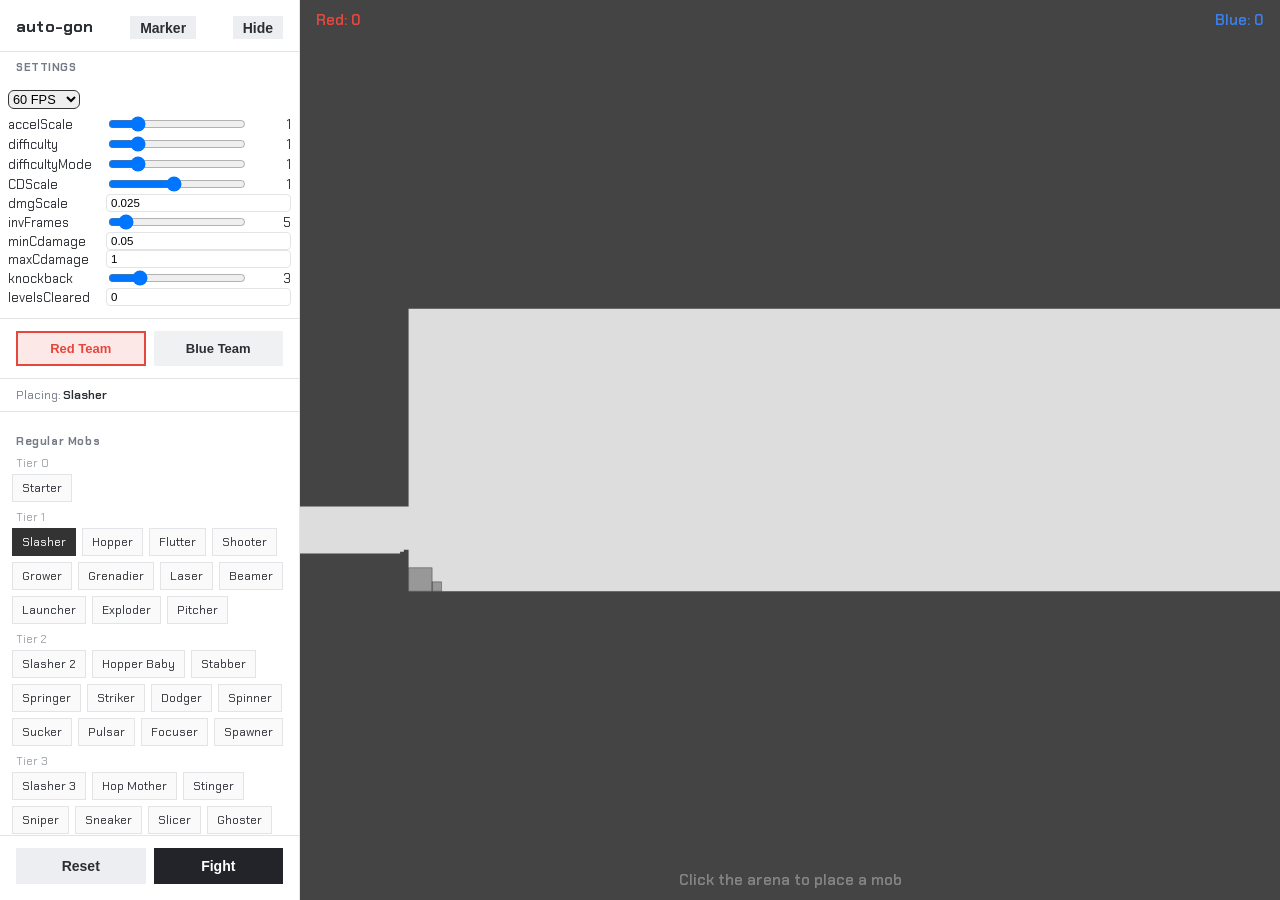
==== commit b3207f4f: "added m statue copied code straight out of that n-gon map that has the statue in it  also bug fixes " ====
--- a/index.html
+++ b/index.html
@@ -8,189 +8,18 @@
 <meta property="og:title" content="n-gon">
 <meta name="twitter:title" content="n-gon">
 <meta name="twitter:description" content="Browser-based autobattler video game with the matter.js physics engine.">
+<link rel="stylesheet" href="styles.css">
 <link rel='shortcut icon' href='favicon.ico' type='image/x-icon' />
 <title>auto-gon</title>
-<style>
-@import url('https://fonts.googleapis.com/css2?family=Chakra+Petch:ital,wght@0,300;0,400;0,500;0,600;0,700;1,300;1,400;1,500;1,600;1,700&display=swap');
-  :root {
-    --bg: #f4f5f7;
-    --panel: #ffffff;
-    --ink: #2b2e33;
-    --sub: #767c87;
-    --line: #e2e4e8;
-    --accent: #333;
-    --team-a: #e6473d;
-    --team-b: #3d7fe6;
-  }
-  * { box-sizing: border-box; }
-  html, body {
-    margin: 0; padding: 0; height: 100%;
-    font-family: "Chakra Petch" !important;
-    color: var(--ink);
-    background: var(--bg);
-    overflow: hidden;
-  }
-  #app { display: flex; height: 100vh; width: 100vw; }
-
-  #sidebar {
-    width: 300px; min-width: 300px;
-    background: var(--panel);
-    border-right: 1px solid var(--line);
-    display: flex; flex-direction: column;
-    overflow: hidden;
-  }
-  #sidebar-header {
-    padding: 16px 16px 12px 16px;
-    border-bottom: 1px solid var(--line);
-    display: flex;
-    flex-direction: row;
-    justify-content: space-between;
-  }
-  #sidebar-header h1 {
-    font-size: 16px; margin: 0 0 2px 0; font-weight: 700; letter-spacing: 0.2px;
-  }
-  #sidebar-header p { margin: 0; font-size: 12px; color: var(--sub); }
-  #settings-panel {
-    border-bottom: 1px solid var(--line);
-  }
-  #settings-header {
-    padding: 8px 16px;
-    display: flex;
-    align-items: center;
-    justify-content: space-between;
-    cursor: pointer;
-    font-size: 11px;
-    font-weight: 700;
-    color: var(--sub);
-    text-transform: uppercase;
-    letter-spacing: 0.5px;
-    user-select: none;
-  }
-  #settings-header:hover { background: #f7f8f9; }
-  #fps-select {
-    padding: 8px 8px 12px 8px;
-    display: flex;
-    flex-direction: column;
-    align-items: flex-start;
-    max-height: 300px;
-    overflow: hidden;
-    transition: max-height 0.2s ease, padding 0.2s ease;
-  }
-  #fps-select.collapsed {
-    max-height: 0;
-    padding-top: 0;
-    padding-bottom: 0;
-  }
-  #fps-select > label {
-    display: flex;
-    align-items: center;
-    gap: 8px;
-    width: 100%;
-    font-size: 0.8em;
-  }
-  #fps-select > label > span:first-child {
-    width: 90px; 
-  }
-  #fps-select > label > input[type="range"] {
-    flex: 1; 
-  }
-  #fps-select > label > input[type="number"] {
-    flex: 1;
-    width: 0;
-    font-size: 0.9em;
-    border: 1px solid var(--line);
-    border-radius: 4px;
-    padding: 2px 4px;
-  }
-  #fps-select > label > span:last-child {
-    width: 35px; 
-    text-align: right;
-  }
-  select {
-    font-size: 0.8em;
-    border: 1px #333 solid;
-    border-radius: 6px;
-    color: #000;
-    cursor: pointer;
-    margin-bottom: 5px;
-  }
-  .sidebar-toggle {
-    padding: 1px 10px;
-    border: none;
-    background: #eceef1;
-    color: var(--ink);
-    font-weight: 700;
-    font-size: 14px;
-    cursor: pointer;
-    transition: transform 0.05s ease, background 0.15s ease;
-  }
-  .sidebar-toggle:hover {
-    background: #e2e4e8;
-  }
-  .sidebar-toggle:active {
-    transform: scale(0.97);
-  }
-  #show-btn {
-    display: none;
-    position: absolute;
-    top: 16px;
-    left: 16px;
-    z-index: 999;
-  }
-  #team-row { display: flex; gap: 8px; padding: 12px 16px; border-bottom: 1px solid var(--line); }
-  .team-btn {
-    flex: 1; padding: 8px 0; border: 2px solid transparent;
-    font-weight: 600; font-size: 13px; cursor: pointer; background: #f0f1f3; color: var(--ink);
-    transition: transform 0.05s ease;
-  }
-  .team-btn:active { transform: scale(0.97); }
-  #team-a-btn.selected { background: rgba(230,71,61,0.12); border-color: var(--team-a); color: var(--team-a); }
-  #team-b-btn.selected { background: rgba(61,127,230,0.12); border-color: var(--team-b); color: var(--team-b); }
-
-  #selected-mob-row { padding: 8px 16px; font-size: 12px; color: var(--sub); border-bottom: 1px solid var(--line); }
-  #selected-mob-label { color: var(--ink); font-weight: 600; }
-
-  #roster { flex: 1; overflow-y: auto; padding: 8px 12px 16px 12px; }
-  .roster-section-title {
-    font-size: 11px; letter-spacing: 0.6px;
-    color: var(--sub); font-weight: 700; margin: 14px 4px 4px 4px;
-  }
-  .roster-tier-title { font-size: 11px; color: #9aa0aa; margin: 8px 4px 4px 4px; }
-  .roster-row { display: flex; flex-wrap: wrap; gap: 6px; margin-bottom: 2px; }
-  .mob-btn {
-    border: 1px solid var(--line); background: #fafafa; color: var(--ink);
-    padding: 5px 9px; font-size: 12px; cursor: pointer;
-    white-space: nowrap;
-    font-family: "Chakra Petch" !important;
-  }
-  .mob-btn:hover { background: #f0f1f3; }
-  .mob-btn.selected { background: var(--accent); color: #fff; border-color: var(--accent); }
-
-  #controls { padding: 12px 16px 16px 16px; border-top: 1px solid var(--line); display: flex; gap: 8px; }
-  #controls button {
-    flex: 1; padding: 10px 0; border: none;
-    font-weight: 700; font-size: 14px; cursor: pointer;
-  }
-  #fight-btn { background: #22242a; color: #fff; }
-  #fight-btn:hover { background: #34363d; }
-  #reset-btn { background: #eceef1; color: var(--ink); }
-  #reset-btn:hover { background: #e2e4e8; }
-  #show-btn {
-    display: none;
-    position: absolute;
-    top: 3em; 
-    left: 1em;
-    z-index: 999;
-  }
-  #canvas-wrap { flex: 1; position: relative; background: #fbfbfc; }
-  #canvas { display: block; width: 100%; height: 100%; cursor: crosshair; background-color: #ddd; }
-</style>
 </head>
 <body>
   <div id="app">
     <div id="sidebar">
     <div id="sidebar-header">
     <h1>auto-gon</h1>
+    <button class="sidebar-toggle" onclick="
+        noMarkers = !noMarkers;
+    ">Marker</button>
     <button class="sidebar-toggle" onclick="
         document.getElementById('sidebar').style.display = 'none';
         resizeCanvas();
@@ -227,16727 +56,11 @@
       <canvas id="canvas"></canvas>
     </div>
   </div>
-<script src='matter.min.js'></script>
-<script>
-
-const Engine = Matter.Engine,
-    Events = Matter.Events,
-    Composites = Matter.Composites,
-    Composite = Matter.Composite,
-    Constraint = Matter.Constraint,
-    MouseConstraint = Matter.MouseConstraint,
-    Mouse = Matter.Mouse,
-    Vertices = Matter.Vertices,
-    Query = Matter.Query,
-    Body = Matter.Body,
-    Bodies = Matter.Bodies,
-    Vector = Matter.Vector;
-
-let body = []; 
-let map = [];  
-let cons = []; 
-let consBB = []; 
-let bullet = []; 
-let powerUp = []; 
-
-const cat = {
-    player: 0x1,
-    map: 0x10,
-    body: 0x100,
-    bullet: 0x1000,
-    powerUp: 0x10000,
-    mob: 0x100000,
-    mobBullet: 0x1000000,
-    mobShield: 0x10000000,
-    phased: 0x100000000,
-}
-
-let color = {
-    block: "rgba(140,140,140,0.85)",
-    blockS: "#222",
-    map: "#444",
-    bullet: "#000"
-}
-
-const tech = {
-    botSpawner: 0,
-    cloakDuplication: 0,
-    collidePowerUps: false,
-    conchoidalDamage: 1,
-    damageAdjustments() { return 1 },
-    deathSpawns: 0,
-    deathSpawnsFromBoss: 0,
-    duplicationChance: 0,
-    energySiphon: 0,
-    extraMaxHealth: 0,
-    healMaxEnergyBonus: 0,
-    healSpawn: 0,
-    iceIXOnDeath: 0,
-    isAddRemoveMaxHealth: false,
-    isAoESlow: false,
-    isBarycenter: false,
-    isBotSpawnerReset: false,
-    isChatter: false,
-    isChitin: false,
-    isConchoidal: false,
-    isDarkEnergy: false,
-    isDarkStar: false,
-    isDemineralize: false,
-    isDuplicateMobs: false,
-    isEnergyHealth: false,
-    isEnergyLoss: false,
-    isExplodeMob: false,
-    isFarAwayDmg: false,
-    isHarmDarkMatter: false,
-    isIceKill: false,
-    isIceMaxHealthLoss: false,
-    isImmortal: false,
-    isIntangible: false,
-    isMobBlockFling: false,
-    isMobDeathImmunity: false,
-    isMobFullHealthCloak: false,
-    isMobLowHealth: false,
-    isMoveDarkMatter: false,
-    isNotDarkMatter: false,
-    isRadioactive: false,
-    isRadioactiveResistance: false,
-    isRemineralize: false,
-    isShieldAmmo: false,
-    isSporeFlea: false,
-    isSporeWorm: false,
-    isSuperDeterminism: false,
-    isVerlet: false,
-    mineralDamage: 1,
-    mineralDamageReduction: 0,
-    mineralLastCheck: 0,
-    mobSpawnWithHealth: 0, 
-    nailsDeathMob: 0,
-    radioactiveDamage: 1,
-    sporesOnDeath: 0,
-    wimpCount: 0,
-    wire: { segments: [] },
-};
-
-const level = {
-    levelsCleared: 0, 
-    isReducedRegen: 1,
-    isMobDeathHeal: false,
-    isMobRespawn: false,
-    isMobShields: false,
-    exit: { x: 0, y: 0 },
-    levels: [],
-    enter: {
-        x: 0,
-        y: 0,
-        draw() {
-            ctx.beginPath();
-            ctx.moveTo(level.enter.x, level.enter.y + 30);
-            ctx.lineTo(level.enter.x, level.enter.y - 80);
-            ctx.bezierCurveTo(level.enter.x, level.enter.y - 170, level.enter.x + 100, level.enter.y - 170, level.enter.x + 100, level.enter.y - 80);
-            ctx.lineTo(level.enter.x + 100, level.enter.y + 30);
-            ctx.lineTo(level.enter.x, level.enter.y + 30);
-            ctx.fillStyle = "#ccc";
-            ctx.fill();
-        }
-    },
-    inGameText() { },
-    newLevelOrPhase() { },
-    laser(p1, p2, damage = 0.12, color = "#f00") {
-        return {
-            isOn: true,
-            position: p1,
-            look: p2,
-            color: color,
-            query() {
-                if (!m.isTimeDilated) {
-                    let best = { x: null, y: null, dist2: Infinity, who: null, v1: null, v2: null }
-                    best = vertexCollision(this.position, this.look, m.isCloak ? [map, body] : [map, body, [playerBody, playerHead]]);
-                    // hitting player
-                    if ((best.who === playerBody || best.who === playerHead) && m.immuneCycle < m.cycle) {
-                        m.immuneCycle = m.cycle + m.collisionImmuneCycles + 60; //player is immune to damage for an extra second
-                        const dmg = damage * spawn.dmgToPlayerByLevelsCleared();
-                        m.takeDamage(dmg);
-                        simulation.drawList.push({ //add dmg to draw queue
-                            x: best.x,
-                            y: best.y,
-                            radius: dmg * 1500,
-                            color: "rgba(255,0,0,0.5)",
-                            time: 20
-                        });
-                    }
-                    //draw
-                    if (best.dist2 === Infinity) best = this.look;
-                    ctx.beginPath();
-                    ctx.moveTo(this.position.x, this.position.y);
-                    ctx.lineTo(best.x, best.y);
-                    ctx.strokeStyle = this.color;
-                    ctx.lineWidth = 5;
-                    ctx.setLineDash([50 + 200 * Math.random(), 50 * Math.random()]);
-                    ctx.stroke();
-                    ctx.setLineDash([]);
-                }
-            },
-            countDown: 0,
-            countTotal: 690,
-            countDelay: 630,
-            motionQuery() {
-                if (!m.isTimeDilated) {
-                    let best = { x: null, y: null, dist2: Infinity, who: null, v1: null, v2: null }
-                    best = vertexCollision(this.position, this.look, m.isCloak ? [map, body] : [map, body, [playerBody, playerHead]]);
-
-                    if (this.countDown === 0) {
-                        if ((best.who === playerBody || best.who === playerHead)) this.countDown = this.countTotal // hitting player
-                        ctx.strokeStyle = `rgba(255,255,255,0.4)`;
-                        ctx.lineWidth = 8 + 3 * Math.sin(simulation.cycle * 0.3);
-                    } else if (this.countDown > this.countDelay) {
-                        ctx.strokeStyle = `rgba(255,255,255,0.8)`;
-                        ctx.lineWidth = 11;
-                        this.countDown--
-                    } else {
-                        this.countDown--
-                        if ((best.who === playerBody || best.who === playerHead) && m.immuneCycle < m.cycle) { // hitting player
-                            m.immuneCycle = m.cycle + m.collisionImmuneCycles + 60; //player is immune to damage for an extra second
-                            const dmg = damage * spawn.dmgToPlayerByLevelsCleared()
-                            m.takeDamage(dmg);
-                            simulation.drawList.push({ //add dmg to draw queue
-                                x: best.x,
-                                y: best.y,
-                                radius: dmg * 1500,
-                                color: "rgba(255,0,0,0.5)",
-                                time: 20
-                            });
-                        }
-                        ctx.strokeStyle = this.color;
-                        ctx.lineWidth = 5;
-                        ctx.setLineDash([50 + 200 * Math.random(), 50 * Math.random()]);
-                    }
-                    //draw
-                    if (best.dist2 === Infinity) best = this.look;
-                    ctx.beginPath();
-                    ctx.moveTo(this.position.x, this.position.y);
-                    ctx.lineTo(best.x, best.y);
-                    ctx.stroke();
-                    ctx.setLineDash([]);
-                }
-            },
-        }
-    },
-    custom() { },
-    customTopLayer() { },
-};
-
-const localSettings = {
-    isHideHUD: false,          
-    difficultyCompleted: {},
-};
-const lore = { techCount: 0, techGoal: 999 }; 
-const input = { down: false, up: false, left: false, right: false, fire: false };
-
-const b = {
-    inventory: [], guns: {}, 
-    orbitBot() { }, worm() { }, flea() { }, spore() { }, explosion() { },
-    targetedNail() { }, randomBot() { }, iceIX() { }, targetedBlock() { },
-};
-
-const powerUps = {
-    randomize() { },
-    spawn() { },
-    spawnRandomPowerUp() { },
-    spawnBossPowerUp() { },
-    ejectTech() { },
-    ejectGraphic() { },
-    chooseRandomPowerUp() { },
-    directSpawn() { },
-    setPowerUpMode() { },
-    do() { },
-};
-const engine = Engine.create();
-engine.world.gravity.scale = 0; 
-engine.constraintIterations = 1;
-function enforceDefaultTiers() {
-    for (let i = 0; i < mob.length; i++) {
-        const me = mob[i];
-        if (me.tier === undefined) me.tier = me.isBoss ? 4 : 1;
-    }
-}
-const _originalCanCollide = Matter.Detector.canCollide;
-Matter.Detector.canCollide = function (filterA, filterB) {
-    if (filterA.team && filterB.team && filterA.team === filterB.team && (filterA.avoidOwnTeam || filterB.avoidOwnTeam)) {
-        return false;
-    }
-    return _originalCanCollide(filterA, filterB);
-};
-
-function enforceCollisionMasks() {
-    const need = cat.mob | cat.mobBullet | cat.mobShield;
-    for (let i = 0; i < mob.length; i++) {
-        const me = mob[i];
-        const cf = me.collisionFilter;
-        if (!cf || cf.category === 0) continue;
-        if (me._originallyCollidedWithMobs === undefined) {
-            me._originallyCollidedWithMobs = !!(cf.mask & cat.mob);
-        }
-        cf.team = me.team;
-        cf.avoidOwnTeam = !me._originallyCollidedWithMobs;
-        cf.mask |= need;
-    }
-}
-
-function isImmune(who) {
-    return !!(who.immuneUntilCycle && who.immuneUntilCycle > simulation.cycle);
-}
-function setImmune(who) {
-    who.immuneUntilCycle = simulation.cycle + simulation.invFrams;
-}
-function applyMobContact(attacker, defender) {
-    if (!attacker.alive || !defender.alive) return;
-    if (attacker.isSlowed || attacker.isStunned) return;
-    if (isImmune(defender)) return;
-    pointGlobalsAt(defender);
-    const dmg = Math.min(Math.max(simulation.dmgScale * Math.sqrt(attacker.mass), simulation.minCdamage), simulation.maxCdamage) * attacker.damageScale();
-    defender.damage(dmg);
-    if (defender.alive) {
-        defender.seePlayer.yes = true;
-        defender.seePlayer.recall = defender.memory + Math.round(defender.memory * Math.random());
-        defender.seePlayer.position.x = attacker.position.x;
-        defender.seePlayer.position.y = attacker.position.y;
-    }
-    if (defender.damageReduction) {
-        simulation.drawList.push({ x: defender.position.x, y: defender.position.y, radius: Math.log(dmg + 1.1) * 40 * defender.damageReduction + 3, color: simulation.mobDmgColor, time: simulation.drawTime });
-    }
-    if (attacker.onHit) attacker.onHit();
-    setImmune(defender);
-}
-function handleMobVsMob(mobA, mobB) {
-    if (mobA.team === mobB.team) return;
-    applyMobContact(mobA, mobB);
-    applyMobContact(mobB, mobA);
-    if (mobA.alive && mobB.alive) {
-        const angle = Math.atan2(mobA.position.y - mobB.position.y, mobA.position.x - mobB.position.x);
-        Body.setVelocity(mobA, { x: mobA.velocity.x + simulation.knockback * Math.cos(angle), y: mobA.velocity.y + simulation.knockback * Math.sin(angle) });
-        Body.setVelocity(mobB, { x: mobB.velocity.x - simulation.knockback * Math.cos(angle), y: mobB.velocity.y - simulation.knockback * Math.sin(angle) });
-    }
-}
-function handleMobVsBody(who, obj) {
-    if (obj.speed <= 9 || !who.alive) return;
-    const v = Vector.magnitude(Vector.sub(who.velocity, obj.velocity));
-    if (v <= 11) return;
-    const dmg = simulation.blockDmgScale * v * obj.mass;
-    who.damage(dmg, true);
-    const stunTime = dmg / Math.sqrt(obj.mass);
-    if (stunTime > 0.5 && who.memory !== Infinity) mobs.statusStun(who, 60 + 60 * Math.sqrt(stunTime));
-    if (who.damageReduction) {
-        simulation.drawList.push({ x: who.position.x, y: who.position.y, radius: Math.log(dmg + 1.1) * 40 * who.damageReduction + 3, color: simulation.playerDmgColor, time: simulation.drawTime });
-    }
-}
-function collisionChecks(event) {
-    const pairs = event.pairs;
-    for (let i = 0, len = pairs.length; i < len; i++) {
-        const a = pairs[i].bodyA, b = pairs[i].bodyB;
-        if (a.mob && b.mob) {
-            handleMobVsMob(a, b);
-        } else if (a.mob && b.classType === "body") {
-            handleMobVsBody(a, b);
-        } else if (b.mob && a.classType === "body") {
-            handleMobVsBody(b, a);
-        }
-    }
-}
-Events.on(engine, "collisionStart", function (event) {
-    collisionChecks(event);
-});
-Events.on(engine, "collisionActive", function (event) {
-    collisionChecks(event);
-});
-
-const simulation = {
-    cycle: 0,
-    delta: 1000 / 60,
-    g: 0.0024,
-    accelScale: 1,
-    difficulty: 1,
-    difficultyMode: 1,
-    CDScale: 1,
-    drawTime: 8,
-    mobDmgColor: "rgba(255,0,0,0.7)",
-    playerDmgColor: "rgba(0,0,0,0.7)",
-    paused: false,
-    isChoosing: false,
-    isTimeSkipping: false,
-    isCheating: false,
-    isHorizontalFlipped: false,
-    isInvertedVertical: false,
-    onTitlePage: false,
-    testing: false,
-    analysis: 0,
-    fps: 60,
-    fpsInterval: 1000 / 60,
-    then: performance.now(),
-    dmgScale: 0.025,
-    invFrames: 5,
-    minCdamage: 0.05,
-    maxCdamage: 1,
-    blockDmgScale: 0.02,
-    knockback: 3,
-    camera() { },              
-    checks() { },
-    clearMap() { },
-    loop() { },                
-    timePlayerSkip() { },      
-    splashReturn() { },
-    inGameConsole() { },       
-    updateGunHUD() { },
-    drawList: [], 
-    drawCircle() {
-        let i = simulation.drawList.length;
-        while (i--) {
-            const d = simulation.drawList[i];
-            ctx.beginPath();
-            ctx.arc(d.x, d.y, d.radius, 0, 2 * Math.PI);
-            ctx.fillStyle = d.color;
-            ctx.fill();
-            if (d.time) {
-                d.time--;
-            } else {
-                simulation.drawList.splice(i, 1);
-            }
-        }
-    },
-
-    ephemera: [], 
-    removeEphemera(who) {
-        const i = simulation.ephemera.indexOf(who);
-        if (i !== -1) simulation.ephemera.splice(i, 1);
-    },
-    runEphemera() {
-        for (let i = 0; i < simulation.ephemera.length; i++) simulation.ephemera[i].do();
-    },
-
-    energyGenGraphic() { }, 
-
-    gravity() {
-        for (let i = 0, len = body.length; i < len; i++) {
-            body[i].force.y += body[i].mass * simulation.g;
-        }
-    },
-
-    wipe() {
-        ctx.setTransform(1, 0, 0, 1, 0, 0);
-        ctx.clearRect(0, 0, canvas.width, canvas.height);
-    },
-
-    checkLineIntersection(v1, v1End, v2, v2End) {
-        let result = { x: null, y: null, onLine1: false, onLine2: false };
-        const denominator = (v2End.y - v2.y) * (v1End.x - v1.x) - (v2End.x - v2.x) * (v1End.y - v1.y);
-        if (denominator === 0) return result;
-        const a0 = v1.y - v2.y, b0 = v1.x - v2.x;
-        const numerator1 = (v2End.x - v2.x) * a0 - (v2End.y - v2.y) * b0;
-        const numerator2 = (v1End.x - v1.x) * a0 - (v1End.y - v1.y) * b0;
-        const a = numerator1 / denominator, b = numerator2 / denominator;
-        result.x = v1.x + a * (v1End.x - v1.x);
-        result.y = v1.y + a * (v1End.y - v1.y);
-        if (a > 0 && a < 1) result.onLine1 = true;
-        if (b > 0 && b < 1) result.onLine2 = true;
-        return result;
-    },
-
-    draw: {
-        bodyDefault() {
-            ctx.beginPath();
-            for (let i = 0, len = body.length; i < len; i++) {
-                const vertices = body[i].vertices;
-                ctx.moveTo(vertices[0].x, vertices[0].y);
-                for (let j = 1; j < vertices.length; j++) ctx.lineTo(vertices[j].x, vertices[j].y);
-                ctx.lineTo(vertices[0].x, vertices[0].y);
-            }
-            ctx.lineWidth = 2;
-            ctx.fillStyle = color.block;
-            ctx.fill();
-            ctx.strokeStyle = color.blockS;
-            ctx.stroke();
-        },
-        body() { simulation.draw.bodyDefault() },
-        cons() {
-            ctx.beginPath();
-            for (let i = 0, len = cons.length; i < len; i++) {
-                ctx.moveTo(cons[i].pointA.x, cons[i].pointA.y);
-                ctx.lineTo(cons[i].bodyB.position.x + cons[i].pointB.x, cons[i].bodyB.position.y + cons[i].pointB.y);
-            }
-            for (let i = 0, len = consBB.length; i < len; i++) {
-                ctx.moveTo(consBB[i].bodyA.position.x, consBB[i].bodyA.position.y);
-                ctx.lineTo(consBB[i].bodyB.position.x, consBB[i].bodyB.position.y);
-            }
-            ctx.lineWidth = 2;
-            ctx.strokeStyle = "rgba(0,0,0,0.15)";
-            ctx.stroke();
-        },
-    },
-};
-
-function vertexCollision(v1, v1End, domains) {
-    let best = { x: null, y: null, dist2: Infinity, who: null, v1: null, v2: null };
-    for (let j = 0; j < domains.length; j++) {
-        let domain = domains[j];
-
-        const isPlayerRefDomain = domain.length > 0 && domain.length <= 2 &&
-            domain.every(b => b === playerBody || b === playerHead);
-        if (isPlayerRefDomain && currentActingMob) {
-            domain = livingEnemiesOf(currentActingMob.team);
-        }
-
-        for (let i = 0; i < domain.length; i++) {
-            const vertices = domain[i].vertices;
-            const len = vertices.length - 1;
-            for (let k = 0; k < len; k++) {
-                const r = simulation.checkLineIntersection(v1, v1End, vertices[k], vertices[k + 1]);
-                if (r.onLine1 && r.onLine2) {
-                    const dx = v1.x - r.x, dy = v1.y - r.y, dist2 = dx * dx + dy * dy;
-                    if (dist2 < best.dist2 && (!domain[i].mob || domain[i].alive)) {
-                        best = { x: r.x, y: r.y, dist2, who: domain[i], v1: vertices[k], v2: vertices[k + 1] };
-                    }
-                }
-            }
-            const r = simulation.checkLineIntersection(v1, v1End, vertices[0], vertices[len]);
-            if (r.onLine1 && r.onLine2) {
-                const dx = v1.x - r.x, dy = v1.y - r.y, dist2 = dx * dx + dy * dy;
-                if (dist2 < best.dist2) best = { x: r.x, y: r.y, dist2, who: domain[i], v1: vertices[0], v2: vertices[len] };
-            }
-        }
-    }
-    if (best.who && best.who.mob && currentActingMob && best.who.team !== currentActingMob.team) {
-        pointGlobalsAt(best.who);
-    }
-    return best;
-}
-
-const ARENA = { width: 3200, height: 2000 };
-const WALL = 240;
-
-function buildArena() {
-    // const w = ARENA.width, h = ARENA.height, t = WALL;
-    // const walls = [
-    //     Bodies.rectangle(w / 2, h + t / 2, w + t * 2, t, { isStatic: true }),   
-    //     Bodies.rectangle(w / 2, -t / 2, w + t * 2, t, { isStatic: true }),     
-    //     Bodies.rectangle(-t / 2, h / 2, t, h + t * 2, { isStatic: true }),     
-    //     Bodies.rectangle(w + t / 2, h / 2, t, h + t * 2, { isStatic: true }),  
-    // ];
-    // for (const wall of walls) {
-    //     wall.collisionFilter.category = cat.map;
-    //     wall.collisionFilter.mask = cat.player | cat.body | cat.bullet | cat.mob | cat.mobBullet;
-    //     map.push(wall);
-    //     Composite.add(engine.world, wall);
-    // }
-    level.enter.x = -50;
-    level.enter.y = -230;
-    spawn.mapRectNow(level.enter.x, level.enter.y + 20, 100, 20);
-    spawn.mapRectNow(5500, -330 + 20, 100, 20); //spawn this because the real exit is in the wrong spot
-    spawn.mapRectNow(-1950, 0, 8200, 1800); //ground
-    spawn.mapRectNow(-1950, -1500, 1800, 1900); //left wall
-    spawn.mapRectNow(-1950, -3300, 8200, 1800); //roof
-    spawn.mapRectNow(-250, -200, 1000, 300); // shelf
-    spawn.mapRectNow(-250, -1700, 1000, 1250); // shelf roof
-    spawn.mapRectNow(705, -210, 25, 50);
-    spawn.mapRectNow(725, -220, 25, 50);
-    spawn.bodyRect(750, -125, 125, 125);
-    spawn.bodyRect(875, -50, 50, 50);
-
-    spawn.mapRectNow(5400, -1700, 400, 1150); //right wall
-    spawn.mapRectNow(5400, -300, 400, 400); //right wall
-    spawn.mapRectNow(5700, -3300, 1800, 5100); //right wall
-    spawn.mapRectNow(5403, -650, 400, 450); //blocking exit
-}
-
-function drawArena() {
-    level.enter.draw();
-    ctx.beginPath();
-    for (let i = 0; i < map.length; i++) {
-        const vertices = map[i].vertices;
-        ctx.moveTo(vertices[0].x, vertices[0].y);
-        for (let j = 1; j < vertices.length; j++) ctx.lineTo(vertices[j].x, vertices[j].y);
-        ctx.lineTo(vertices[0].x, vertices[0].y);
-    }
-    ctx.fillStyle = color.map;
-    ctx.fill();
-}
-
-let cameraScale = 1, cameraOffsetX = 0, cameraOffsetY = 0;
-function updateCameraFit() {
-    const margin = -400;
-    let left = Infinity;
-    let right = -Infinity;
-    let top = Infinity;
-    let bottom = -Infinity;
-    for (const body of map) {
-        left = Math.min(left, body.bounds.min.x);
-        right = Math.max(right, body.bounds.max.x);
-        top = Math.min(top, body.bounds.min.y);
-        bottom = Math.max(bottom, body.bounds.max.y);
-    }
-    const mapWidth = right - left;
-    const mapHeight = bottom - top;
-    const sx = (canvas.width - margin * 2) / mapWidth;
-    const sy = (canvas.height - margin * 2) / mapHeight;
-    cameraScale = Math.min(sx, sy);
-    cameraOffsetX = canvas.width / 2 - ((left + right) / 2) * cameraScale;
-    cameraOffsetY = canvas.height / 2 - ((top + bottom) / 2) * cameraScale;
-}
-function applyCameraTransform() {
-    ctx.setTransform(cameraScale, 0, 0, cameraScale, cameraOffsetX, cameraOffsetY);
-}
-function screenToArena(px, py) {
-    return { x: (px - cameraOffsetX) / cameraScale, y: (py - cameraOffsetY) / cameraScale };
-}
-const keys = {};
-
-window.addEventListener("keydown", e => {
-    keys[e.key.toLowerCase()] = true;
-});
-
-window.addEventListener("keyup", e => {
-    keys[e.key.toLowerCase()] = false;
-});
-function updateCamera() {
-    const moveSpeed = 8;
-    const zoomSpeed = 0.01;
-
-    if (keys["w"]) cameraOffsetY += moveSpeed;
-    if (keys["s"]) cameraOffsetY -= moveSpeed;
-    if (keys["a"]) cameraOffsetX += moveSpeed;
-    if (keys["d"]) cameraOffsetX -= moveSpeed;
-
-    if (keys["q"]) zoomCamera(cameraScale + zoomSpeed);;
-    if (keys["e"]) zoomCamera(cameraScale - zoomSpeed);;
-}
-function zoomCamera(newScale) {
-    const worldCenterX = (canvas.width / 2 - cameraOffsetX) / cameraScale;
-    const worldCenterY = (canvas.height / 2 - cameraOffsetY) / cameraScale;
-    cameraScale = newScale;
-    cameraOffsetX = canvas.width / 2 - worldCenterX * cameraScale;
-    cameraOffsetY = canvas.height / 2 - worldCenterY * cameraScale;
-}
-
-let mob = [];
-const mobs = {
-    loop() {
-        let i = mob.length;
-        while (i--) {
-            if (mob[i].alive) {
-                mob[i].do();
-            } else {
-                mob[i].replace(i); 
-            }
-        }
-    },
-    draw() { },
-    drawDefault() {
-        ctx.lineWidth = 2;
-        let i = mob.length;
-        while (i--) {
-            ctx.beginPath();
-            const vertices = mob[i].vertices;
-            ctx.moveTo(vertices[0].x, vertices[0].y);
-            for (let j = 1, len = vertices.length; j < len; ++j) ctx.lineTo(vertices[j].x, vertices[j].y);
-            ctx.lineTo(vertices[0].x, vertices[0].y);
-            ctx.fillStyle = mob[i].fill;
-            ctx.strokeStyle = mob[i].stroke;
-            ctx.fill();
-            ctx.stroke();
-        }
-    },
-    statusSlow(who, cycles = 60) {
-        applySlow(who)
-        if (tech.isAoESlow) {
-            const range2 = (200 + 170 * Math.random()) ** 2
-            for (let i = 0, len = mob.length; i < len; i++) {
-                if (who !== mob[i] && Vector.magnitudeSquared(Vector.sub(who.position, mob[i].position)) < range2 + mob[i].radius) applySlow(mob[i])
-            }
-            simulation.drawList.push({
-                x: who.position.x,
-                y: who.position.y,
-                radius: Math.sqrt(range2),
-                color: "rgba(0,100,255,0.05)",
-                time: simulation.drawTime
-            });
-        }
-
-        function applySlow(whom) {
-            if (!whom.shield && !whom.isShielded && whom.alive) {
-                if (tech.isIceMaxHealthLoss && whom.health > 0.66 && whom.damageReduction > 0) whom.health = 0.66
-                if (tech.isIceKill && whom.health < 0.34 && whom.damageReduction > 0 && whom.alive) {
-                    whom.damage(Infinity)
-                    simulation.drawList.push({
-                        x: whom.position.x,
-                        y: whom.position.y,
-                        radius: whom.radius * 1.2,
-                        color: "rgb(0,100,255)",
-                        time: 8
-                    });
-                    simulation.drawList.push({
-                        x: whom.position.x,
-                        y: whom.position.y,
-                        radius: whom.radius * 0.7,
-                        color: "rgb(0,100,255)",
-                        time: 12
-                    });
-                    simulation.drawList.push({
-                        x: whom.position.x,
-                        y: whom.position.y,
-                        radius: whom.radius * 0.4,
-                        color: "rgb(0,100,255)",
-                        time: 16
-                    });
-                }
-                if (whom.isBoss) cycles = Math.floor(cycles * 0.25)
-                let i = whom.status.length
-                while (i--) {
-                    if (whom.status[i].type === "slow") whom.status.splice(i, 1); 
-                }
-                whom.isSlowed = true;
-                whom.status.push({
-                    effect() {
-                        if (whom.speed > 1) {
-                            const drag = 0.94
-                            Matter.Body.setVelocity(whom, {
-                                x: whom.velocity.x * drag,
-                                y: whom.velocity.y * drag
-                            });
-                        }
-                        Matter.Body.setAngularVelocity(whom, 0);
-                        ctx.beginPath();
-                        ctx.moveTo(whom.vertices[0].x, whom.vertices[0].y);
-                        for (let j = 1, len = whom.vertices.length; j < len; ++j) {
-                            ctx.lineTo(whom.vertices[j].x, whom.vertices[j].y);
-                        }
-                        ctx.lineTo(whom.vertices[0].x, whom.vertices[0].y);
-                        ctx.strokeStyle = "rgba(0,100,255,0.8)";
-                        ctx.lineWidth = 15;
-                        ctx.stroke();
-                        ctx.fillStyle = whom.fill
-                        ctx.fill();
-                    },
-                    endEffect() {
-                        whom.isSlowed = false;
-                    },
-                    type: "slow",
-                    endCycle: simulation.cycle + cycles,
-                })
-            }
-        }
-    },
-    statusStun(who, cycles = 180) {
-        if (!who.shield && !who.isShielded) {
-            if (who.speed > 3) {
-                Matter.Body.setVelocity(who, {
-                    x: who.velocity.x * 0.8,
-                    y: who.velocity.y * 0.8
-                });
-            }
-            Matter.Body.setAngularVelocity(who, who.angularVelocity * 0.8);
-            let i = who.status.length
-            while (i--) {
-                if (who.status[i].type === "stun") who.status.splice(i, 1);
-            }
-            who.isStunned = true;
-            who.status.push({
-                effect() {
-                    if (who.memory !== Infinity) {
-                        who.seePlayer.yes = false;
-                        who.seePlayer.recall = 0;
-                        who.seePlayer.position = {
-                            x: who.position.x + 100 * (Math.random() - 0.5),
-                            y: who.position.y + 100 * (Math.random() - 0.5)
-                        }
-                    } else {
-                        Matter.Body.setVelocity(who, {
-                            x: who.velocity.x * 0.6,
-                            y: who.velocity.y * 0.6
-                        });
-                    }
-                    if (who.velocity.y < 2) who.force.y += who.mass * 0.0004 
-
-                    ctx.fillStyle = `rgba(${Math.floor(255 * Math.random())},${Math.floor(255 * Math.random())},${Math.floor(255 * Math.random())},0.5)`
-
-                    ctx.beginPath();
-                    ctx.moveTo(who.vertices[0].x, who.vertices[0].y);
-                    for (let j = 1, len = who.vertices.length; j < len; ++j) {
-                        ctx.lineTo(who.vertices[j].x, who.vertices[j].y);
-                    }
-                    ctx.lineTo(who.vertices[0].x, who.vertices[0].y);
-                    ctx.fill();
-                },
-                endEffect() {
-                    who.isStunned = false
-                },
-                type: "stun",
-                endCycle: simulation.cycle + cycles * (who.isBoss ? 0.2 : 1),
-            })
-        }
-    },
-    statusDoT(who, tickDamage, cycles = 180) {
-        if (!who.isShielded && who.alive && who.damageReduction > 0) {
-            who.status.push({
-                effect() {
-                    if ((simulation.cycle - this.startCycle) % 30 === 0) {
-                        let dmg = tech.radioactiveDamage * this.dmg
-                        who.damage(dmg);
-                        if (who.damageReduction) {
-                            simulation.drawList.push({ 
-                                x: who.position.x + (Math.random() - 0.5) * who.radius * 0.5,
-                                y: who.position.y + (Math.random() - 0.5) * who.radius * 0.5,
-                                radius: Math.log(dmg + 1.1) * 40 * who.damageReduction + 3,
-                                color: "rgba(0,80,80,0.9)",
-                                time: simulation.drawTime
-                            });
-                        }
-                    }
-                },
-                endEffect() { },
-                dmg: tickDamage,
-                type: "dot",
-                endCycle: simulation.cycle + cycles,
-                startCycle: simulation.cycle + 29 
-            })
-        }
-    },
-    deathCount: 0,
-    mobSpawnWithHealth: 1,
-    setMobSpawnHealth() {
-        mobs.mobSpawnWithHealth = 0.88 ** (tech.mobSpawnWithHealth)
-    },
-    spawn(xPos, yPos, sides, radius, color) {
-        let i = mob.length;
-        mob[i] = Matter.Bodies.polygon(xPos, yPos, sides, radius, {
-            mob: true,
-            density: 0.001,
-            frictionAir: 0.005,
-            restitution: 0.5,
-            collisionFilter: {
-                group: 0,
-                category: cat.mob,
-                mask: cat.player | cat.map | cat.body | cat.bullet | cat.mob
-            },
-            onHit: undefined,
-            alive: true,
-            index: i,
-            health: mobs.mobSpawnWithHealth,
-            accelMag: 0.001 * simulation.accelScale,
-            cd: 0, 
-            delay: 60, 
-            fill: color,
-            stroke: "#000",
-            seePlayer: {
-                yes: false,
-                recall: 0,
-                position: {
-                    x: xPos,
-                    y: yPos
-                }
-            },
-            radius: radius,
-            spawnPos: {
-                x: xPos,
-                y: yPos
-            },
-            healthBar1() {
-                const h = this.radius * 0.3;
-                const w = this.radius * 2;
-                const x = this.position.x - w / 2;
-                const y = this.position.y - w * 0.7;
-                ctx.fillStyle = "rgba(100, 100, 100, 0.3)";
-                ctx.fillRect(x, y, w, h);
-                ctx.fillStyle = "rgba(255,0,0,0.7)";
-                ctx.fillRect(x, y, w * this.health, h);
-            },
-            healthBar2() {
-                const x1 = this.position.x - this.radius
-                const x2 = this.position.x + this.radius
-                const y = this.position.y - this.radius
-                ctx.lineWidth = this.radius * 0.27;
-
-                ctx.beginPath()
-                ctx.moveTo(x1, y);
-                ctx.lineTo(x2, y)
-                ctx.strokeStyle = "rgba(100, 100, 100, 0.3)";
-                ctx.stroke()
-
-                ctx.beginPath()
-                ctx.moveTo(x1, y);
-                ctx.lineTo(x1 + 2 * this.radius * this.health, y)
-                ctx.strokeStyle = "rgba(255, 0, 100, 0.8)";
-                ctx.stroke()
-            },
-            healthBar3() {
-                const arc = 3 / 2 * Math.PI
-                ctx.lineWidth = this.radius * 0.25;
-                ctx.strokeStyle = `rgb(${Math.floor(150 + 50 * Math.random())},0,${Math.floor(150 + 50 * Math.random())})`;
-
-                ctx.beginPath()
-                ctx.arc(this.position.x, this.position.y, this.radius * 1.5, arc - this.health, arc + this.health,);
-                ctx.stroke()
-            },
-            healthBar4() {
-                const w = this.radius * 0.43;
-                const x = this.position.x - this.radius;
-                const y = this.position.y - this.radius * 1.4;
-                ctx.fillStyle = "rgba(100, 100, 100, 0.3)";
-                ctx.fillRect(x, y, this.radius * 2, w);
-                let health
-                if (this.health > 0.5) {
-                    ctx.fillStyle = "#000";
-                    health = 2 * (this.health - 0.5)
-                } else {
-                    ctx.fillStyle = "#fff";
-                    health = 2 * this.health
-                }
-                for (let j = 0; j < 4; j++) {
-                    if (health > j * 0.25) {
-                        ctx.fillRect(x + (j * 0.52) * this.radius, y, w, w);
-                    }
-                }
-            },
-            status: [], 
-            checkStatus() {
-                let j = this.status.length;
-                while (j--) {
-                    this.status[j].effect();
-                    if (this.status[j].endCycle < simulation.cycle) {
-                        this.status[j].endEffect();
-                        this.status.splice(j, 1);
-                    }
-                }
-            },
-            isSlowed: false,
-            isStunned: false,
-            seeAtDistance2: Infinity, 
-            distanceToPlayer() {
-                const dx = this.position.x - player.position.x;
-                const dy = this.position.y - player.position.y;
-                return Math.sqrt(dx * dx + dy * dy);
-            },
-            distanceToPlayer2() {
-                const dx = this.position.x - player.position.x;
-                const dy = this.position.y - player.position.y;
-                return dx * dx + dy * dy;
-            },
-            gravity() {
-                this.force.y += this.mass * this.g;
-            },
-            seePlayerFreq: Math.floor(30 + 30 * Math.random()), 
-            foundPlayer() {
-                this.locatePlayer();
-                if (!this.seePlayer.yes) {
-                    this.alertNearByMobs();
-                    this.seePlayer.yes = true;
-                }
-            },
-            lostPlayer() {
-                this.seePlayer.yes = false;
-                this.seePlayer.recall -= this.seePlayerFreq;
-                if (this.seePlayer.recall < 0) this.seePlayer.recall = 0;
-            },
-            memory: 120, 
-            locatePlayer() { 
-                this.seePlayer.recall = this.memory + Math.round(this.memory * Math.random()); 
-                this.seePlayer.position.x = player.position.x;
-                this.seePlayer.position.y = player.position.y;
-            },
-            alertNearByMobs() {
-                for (let i = 0; i < mob.length; i++) {
-                    if (!mob[i].seePlayer.recall && Vector.magnitudeSquared(Vector.sub(this.position, mob[i].position)) < this.alertRange2) {
-                        mob[i].locatePlayer();
-                    }
-                }
-            },
-            alwaysSeePlayer() {
-                if (!m.isCloak) {
-                    this.seePlayer.recall = 1;
-                    this.seePlayer.position.x = player.position.x;
-                    this.seePlayer.position.y = player.position.y;
-                }
-            },
-            seePlayerByHistory(depth = 30) { 
-                if (!(simulation.cycle % this.seePlayerFreq)) {
-                    if (Matter.Query.ray(map, this.position, this.playerPosRandomY()).length === 0 && !m.isCloak) {
-                        this.foundPlayer();
-                    } else if (this.seePlayer.recall) {
-                        this.lostPlayer();
-                        if (!m.isCloak) {
-                            for (let i = 0; i < depth; i++) { 
-                                let history = m.history[(simulation.cycle - 10 * i) % 600]
-                                if (Matter.Query.ray(map, this.position, history.position).length === 0) {
-                                    this.seePlayer.recall = this.memory + Math.round(this.memory * Math.random()); 
-                                    this.seePlayer.position.x = history.position.x;
-                                    this.seePlayer.position.y = history.position.y;
-                                    this.seePlayer.yes = true;
-                                    break
-                                }
-                            }
-                        }
-                    }
-                }
-            },
-            seePlayerCheck() {
-                if (!(simulation.cycle % this.seePlayerFreq)) {
-                    if (
-                        this.distanceToPlayer2() < this.seeAtDistance2 &&
-                        Matter.Query.ray(map, this.position, this.playerPosRandomY()).length === 0 &&
-                        !m.isCloak
-                    ) {
-                        this.foundPlayer();
-                    } else if (this.seePlayer.recall) {
-                        this.lostPlayer();
-                    }
-                }
-            },
-            seePlayerCheckByDistance() {
-                if (!(simulation.cycle % this.seePlayerFreq)) {
-                    if (this.distanceToPlayer2() < this.seeAtDistance2 && !m.isCloak) {
-                        this.foundPlayer();
-                    } else if (this.seePlayer.recall) {
-                        this.lostPlayer();
-                    }
-                }
-            },
-            seePlayerByDistOrLOS() {
-                if (!(simulation.cycle % this.seePlayerFreq)) {
-                    if (
-                        (this.distanceToPlayer2() < this.seeAtDistance2 || (Matter.Query.ray(map, this.position, this.playerPosRandomY()).length === 0)) && 
-                        !m.isCloak
-                    ) {
-                        this.foundPlayer();
-                    } else if (this.seePlayer.recall) {
-                        this.lostPlayer();
-                    }
-                }
-            },
-            isLookingAtPlayer(threshold) {
-                const diff = Vector.normalise(Vector.sub(player.position, this.position));
-                const dir = { x: Math.cos(this.angle), y: Math.sin(this.angle) };
-                const dot = Vector.dot(dir, diff);
-                if (dot > threshold) {
-                    return true;
-                } else {
-                    return false;
-                }
-            },
-            lookRange: 0.2 + Math.random() * 0.2,
-            lookTorque: 0.0000004 * (Math.random() > 0.5 ? -1 : 1),
-            seePlayerByLookingAt() {
-                if (!(simulation.cycle % this.seePlayerFreq) && (this.seePlayer.recall || this.isLookingAtPlayer(this.lookRange))) {
-                    if (
-                        this.distanceToPlayer2() < this.seeAtDistance2 &&
-                        Matter.Query.ray(map, this.position, this.playerPosRandomY()).length === 0 &&
-                        !m.isCloak
-                    ) {
-                        this.foundPlayer();
-                    } else if (this.seePlayer.recall) {
-                        this.lostPlayer();
-                    }
-                }
-                if (!this.seePlayer.recall) {
-                    this.torque = this.lookTorque * this.inertia;
-                    const range = Math.PI * this.lookRange;
-                    ctx.beginPath();
-                    ctx.arc(this.position.x, this.position.y, this.radius * 2.5, this.angle - range, this.angle + range);
-                    ctx.arc(this.position.x, this.position.y, this.radius * 1.4, this.angle + range, this.angle - range, true);
-                    ctx.fillStyle = "rgba(0,0,0,0.07)";
-                    ctx.fill();
-                }
-            },
-            playerPosRandomY() {
-                return {
-                    x: player.position.x, 
-                    y: player.position.y + (Math.random() - 0.5) * 110
-                };
-            },
-            harmZone() {
-                if (this.seePlayer.yes) {
-                    ctx.setLineDash([125 * Math.random(), 125 * Math.random()]);
-                    if (this.distanceToPlayer() < this.laserRange) {
-                        if (m.immuneCycle < m.cycle) {
-                            m.takeDamage(0.0003 * this.damageScale());
-                            if (m.energy > 0.1) m.energy -= 0.003
-                        }
-                        ctx.beginPath();
-                        ctx.moveTo(this.position.x, this.position.y);
-                        ctx.lineTo(m.pos.x, m.pos.y);
-                        ctx.lineTo(m.pos.x + (Math.random() - 0.5) * 3000, m.pos.y + (Math.random() - 0.5) * 3000);
-                        ctx.lineWidth = 2;
-                        ctx.strokeStyle = "rgb(255,0,170)";
-                        ctx.stroke();
-
-                        ctx.beginPath();
-                        ctx.arc(m.pos.x, m.pos.y, 40, 0, 2 * Math.PI);
-                        ctx.fillStyle = "rgba(255,0,170,0.15)";
-                        ctx.fill();
-                    }
-                    ctx.beginPath();
-                    ctx.arc(this.position.x, this.position.y, this.laserRange * 0.9, 0, 2 * Math.PI);
-                    ctx.strokeStyle = "rgba(255,0,170,0.5)";
-                    ctx.lineWidth = 1;
-                    ctx.stroke();
-                    ctx.setLineDash([]);
-                    ctx.fillStyle = "rgba(255,0,170,0.03)";
-                    ctx.fill();
-                }
-            },
-            wing(a, radius = 250, ellipticity = 0.4, dmg = 0.0003) {
-                const minorRadius = radius * ellipticity
-                const perp = { x: Math.cos(a), y: Math.sin(a) } 
-                const where = Vector.add(this.position, Vector.mult(perp, radius + 0.8 * this.radius))
-
-                ctx.beginPath();
-                ctx.ellipse(where.x, where.y, radius, minorRadius, a, 0, 2 * Math.PI)
-                ctx.fill();
-
-                const hitPlayer = Matter.Query.ray([player], this.position, Vector.add(this.position, Vector.mult(perp, radius * 2.05)), minorRadius)
-                if (hitPlayer.length && m.immuneCycle < m.cycle) {
-                    m.takeDamage(dmg * this.damageScale());
-
-                    const sub = Vector.sub(m.pos, this.position)
-                    const push = Vector.mult(Vector.normalise(sub), 0.15 * player.mass)
-                    Matter.Body.setVelocity(player, {
-                        x: 0.9 * player.velocity.x + push.x,
-                        y: 0.9 * player.velocity.y + push.y - 0.1 * player.mass
-                    })
-                }
-            },
-            searchSpring() {
-                ctx.beginPath();
-                ctx.moveTo(this.cons.pointA.x, this.cons.pointA.y)
-                ctx.lineTo(this.cons.bodyB.position.x, this.cons.bodyB.position.y)
-                ctx.moveTo(this.cons2.pointA.x, this.cons2.pointA.y)
-                ctx.lineTo(this.cons2.bodyB.position.x, this.cons2.bodyB.position.y)
-                ctx.lineWidth = 1;
-                ctx.strokeStyle = "#222";
-                ctx.stroke();
-                ctx.beginPath();
-                ctx.arc(this.cons.pointA.x, this.cons.pointA.y, 6, 0, 2 * Math.PI);
-                ctx.arc(this.cons2.pointA.x, this.cons2.pointA.y, 6, 0, 2 * Math.PI);
-                ctx.fillStyle = "#222";
-                ctx.fill();
-
-                if (!(simulation.cycle % this.seePlayerFreq)) {
-                    if (
-                        (this.seePlayer.recall || this.isLookingAtPlayer(this.lookRange)) &&
-                        this.distanceToPlayer2() < this.seeAtDistance2 &&
-                        Matter.Query.ray(map, this.position, player.position).length === 0 &&
-                        Matter.Query.ray(body, this.position, player.position).length === 0 &&
-                        !m.isCloak
-                    ) {
-                        this.foundPlayer();
-                    } else if (this.seePlayer.recall) {
-                        this.lostPlayer();
-                    }
-                }
-            },
-            springAttack() {
-                const stepRange = 600
-                if (this.seePlayer.recall && Matter.Query.ray(map, this.position, this.seePlayer.position).length === 0) {
-                    if (!(simulation.cycle % (this.seePlayerFreq * 2))) {
-                        const unit = Vector.normalise(Vector.sub(this.seePlayer.position, this.position))
-                        const goal = Vector.add(this.position, Vector.mult(unit, stepRange))
-                        this.springTarget.x = goal.x;
-                        this.springTarget.y = goal.y;
-                        this.cons.length = -200;
-                        this.cons2.length = 100 + 1.5 * this.radius;
-                    } else if (!(simulation.cycle % this.seePlayerFreq)) {
-                        const unit = Vector.normalise(Vector.sub(this.seePlayer.position, this.position))
-                        const goal = Vector.add(this.position, Vector.mult(unit, stepRange))
-                        this.springTarget2.x = goal.x;
-                        this.springTarget2.y = goal.y;
-                        this.cons.length = 100 + 1.5 * this.radius;
-                        this.cons2.length = -200;
-                    }
-                } else {
-                    this.torque = this.lookTorque * this.inertia;
-                    const range = Math.PI * this.lookRange;
-                    ctx.beginPath();
-                    ctx.arc(this.position.x, this.position.y, this.radius * 2.5, this.angle - range, this.angle + range);
-                    ctx.arc(this.position.x, this.position.y, this.radius * 1.4, this.angle + range, this.angle - range, true);
-                    ctx.fillStyle = "rgba(0,0,0,0.07)";
-                    ctx.fill();
-                    if (!(simulation.cycle % (this.seePlayerFreq * 4))) {
-                        best = {
-                            x: null,
-                            y: null,
-                            dist2: Infinity,
-                            who: null,
-                            v1: null,
-                            v2: null
-                        };
-                        const seeRange = 3000;
-                        const look = {
-                            x: this.position.x + seeRange * Math.cos(this.angle),
-                            y: this.position.y + seeRange * Math.sin(this.angle)
-                        };
-                        best = vertexCollision(this.position, look, [map, body]);
-                        if (best.dist2 != Infinity) {
-                            if (Math.random() > 0.5) {
-                                this.springTarget.x = best.x;
-                                this.springTarget.y = best.y;
-                                this.cons.length = 100 + 1.5 * this.radius;
-                                this.cons2.length = 100 + 1.5 * this.radius;
-                            } else {
-                                this.springTarget2.x = best.x;
-                                this.springTarget2.y = best.y;
-                                this.cons.length = 100 + 1.5 * this.radius;
-                                this.cons2.length = 100 + 1.5 * this.radius;
-                            }
-                        }
-                    }
-                }
-            },
-            curl(range = 1000, mag = -10) {
-                applyCurl = function (center, array, isAntiGravity = true) {
-                    for (let i = 0; i < array.length; ++i) {
-                        if (!array[i].isNotHoldable) {
-                            const sub = Vector.sub(center, array[i].position)
-                            const radius2 = Vector.magnitudeSquared(sub);
-
-                            if (radius2 < range * range && radius2 > 10000) {
-                                const curlVector = Vector.mult(Vector.perp(Vector.normalise(sub)), mag)
-                                if (array[i].isMobBullet) {
-                                    Matter.Body.setVelocity(array[i], {
-                                        x: array[i].velocity.x * 0.97 + curlVector.x * 0.06,
-                                        y: array[i].velocity.y * 0.97 + curlVector.y * 0.06
-                                    })
-                                } else {
-                                    Matter.Body.setVelocity(array[i], {
-                                        x: array[i].velocity.x * 0.95 + curlVector.x * 0.06,
-                                        y: array[i].velocity.y * 0.95 + curlVector.y * 0.06
-                                    })
-                                }
-                                if (isAntiGravity) array[i].force.y -= 0.8 * simulation.g * array[i].mass
-                            }
-                        }
-                    }
-                }
-                applyCurl(this.position, mob, false);
-                applyCurl(this.position, body);
-                applyCurl(this.position, powerUp);
-
-            },
-            pullPlayer() {
-                if (this.seePlayer.yes && Vector.magnitudeSquared(Vector.sub(this.position, player.position)) < 1000000) {
-                    const angle = Math.atan2(player.position.y - this.position.y, player.position.x - this.position.x);
-                    player.force.x -= simulation.accelScale * 0.00113 * player.mass * Math.cos(angle) * (m.onGround ? 2 : 1);
-                    player.force.y -= simulation.accelScale * 0.00084 * player.mass * Math.sin(angle);
-
-                    ctx.beginPath();
-                    ctx.moveTo(this.position.x, this.position.y);
-                    ctx.lineTo(m.pos.x, m.pos.y);
-                    ctx.lineWidth = Math.min(60, this.radius * 2);
-                    ctx.strokeStyle = "rgba(0,0,0,0.5)";
-                    ctx.stroke();
-                    ctx.beginPath();
-                    ctx.arc(m.pos.x, m.pos.y, 40, 0, 2 * Math.PI);
-                    ctx.fillStyle = "rgba(0,0,0,0.3)";
-                    ctx.fill();
-                }
-            },
-            repelBullets() {
-                for (let i = 0, len = bullet.length; i < len; ++i) {
-                    const dx = bullet[i].position.x - this.position.x;
-                    const dy = bullet[i].position.y - this.position.y;
-                    const dist = Math.max(300, Math.sqrt(dx * dx + dy * dy))
-                    if (dist < 700) {
-                        ctx.moveTo(this.position.x, this.position.y);
-                        ctx.lineTo(bullet[i].position.x, bullet[i].position.y);
-                        const angle = Math.atan2(dy, dx);
-                        const mag = (500 * bullet[i].mass * simulation.g) / dist;
-                        bullet[i].force.x += mag * Math.cos(angle);
-                        bullet[i].force.y += mag * Math.sin(angle);
-                    }
-                }
-            },
-            attraction() {
-                if (this.seePlayer.recall) {
-                    const force = Vector.mult(Vector.normalise(Vector.sub(this.seePlayer.position, this.position)), this.accelMag * this.mass)
-                    this.force.x += force.x;
-                    this.force.y += force.y;
-                }
-            },
-            repulsionRange: 500000, 
-            repulsion() {
-                if (this.seePlayer.recall && this.distanceToPlayer2() < this.repulsionRange) {
-                    const forceMag = this.accelMag * this.mass;
-                    const angle = Math.atan2(this.seePlayer.position.y - this.position.y, this.seePlayer.position.x - this.position.x);
-                    this.force.x -= 2 * forceMag * Math.cos(angle);
-                    this.force.y -= 2 * forceMag * Math.sin(angle); 
-                }
-            },
-            hoverOverPlayer() {
-                if (this.seePlayer.recall) {
-                    const rangeY = 250;
-                    if (this.position.y > this.seePlayer.position.y - this.hoverElevation + rangeY) {
-                        this.force.y -= this.accelMag * this.mass;
-                    } else if (this.position.y < this.seePlayer.position.y - this.hoverElevation - rangeY) {
-                        this.force.y += this.accelMag * this.mass;
-                    }
-                    const rangeX = 150;
-                    if (this.position.x > this.seePlayer.position.x + this.hoverXOff + rangeX) {
-                        this.force.x -= this.accelMag * this.mass;
-                    } else if (this.position.x < this.seePlayer.position.x + this.hoverXOff - rangeX) {
-                        this.force.x += this.accelMag * this.mass;
-                    }
-                }
-            },
-            grow() {
-                if (this.seePlayer.recall) {
-                    if (this.radius < 80) {
-                        const scale = 1.01;
-                        Matter.Body.scale(this, scale, scale);
-                        this.radius *= scale;
-                        this.fill = `hsl(144, ${this.radius}%, 50%)`;
-                        if (this.isShielded) { 
-                            this.isShielded = false;
-                            this.removeConsBB();
-                        }
-                    }
-                } else {
-                    if (this.radius > 15) {
-                        const scale = 0.99;
-                        Matter.Body.scale(this, scale, scale);
-                        this.radius *= scale;
-                        this.fill = `hsl(144, ${this.radius}%, 50%)`;
-                    }
-                }
-            },
-            search() {
-                if (!this.seePlayer.recall) {
-                    const newTarget = function (that) {
-                        if (Math.random() < 0.0007) {
-                            that.searchTarget = player.position; 
-                        } else {
-                            that.searchTarget = map[Math.floor(Math.random() * (map.length - 1))].position;
-                        }
-                    };
-
-                    const sub = Vector.sub(this.searchTarget, this.position);
-                    if (Vector.magnitude(sub) > this.radius * 2) {
-                        this.force = Vector.mult(Vector.normalise(sub), this.accelMag * this.mass * 0.2);
-                    } else {
-                        newTarget(this);
-                    }
-                    if (!(simulation.cycle % (this.seePlayerFreq * 15))) {
-                        newTarget(this);
-                    }
-                }
-            },
-            blink() {
-                if (this.seePlayer.recall && !(simulation.cycle % this.blinkRate)) {
-                    ctx.beginPath();
-                    ctx.moveTo(this.position.x, this.position.y);
-                    const dist = Vector.sub(this.seePlayer.position, this.position);
-                    const distMag = Vector.magnitude(dist);
-                    const unitVector = Vector.normalise(dist);
-                    const rando = (Math.random() - 0.5) * 50;
-                    if (distMag < this.blinkLength) {
-                        Matter.Body.translate(this, Vector.mult(unitVector, distMag + rando));
-                    } else {
-                        Matter.Body.translate(this, Vector.mult(unitVector, this.blinkLength + rando));
-                    }
-                    ctx.lineTo(this.position.x, this.position.y);
-                    ctx.lineWidth = radius * 2;
-                    ctx.strokeStyle = this.stroke; 
-                    ctx.stroke();
-                }
-            },
-            drift() {
-                if (this.seePlayer.recall && !(simulation.cycle % this.blinkRate)) {
-                    ctx.beginPath();
-                    ctx.moveTo(this.position.x, this.position.y);
-                    const dist = Vector.sub(this.seePlayer.position, this.position);
-                    const distMag = Vector.magnitude(dist);
-                    const vector = Vector.mult(Vector.normalise(dist), this.blinkLength);
-                    if (distMag < this.blinkLength) {
-                        Matter.Body.setPosition(this, this.seePlayer.position);
-                        Matter.Body.translate(this, {
-                            x: (Math.random() - 0.5) * 50,
-                            y: (Math.random() - 0.5) * 50
-                        });
-                    } else {
-                        vector.x += (Math.random() - 0.5) * 200;
-                        vector.y += (Math.random() - 0.5) * 200;
-                        Matter.Body.translate(this, vector);
-                    }
-                    ctx.lineTo(this.position.x, this.position.y);
-                    ctx.lineWidth = radius * 2;
-                    ctx.strokeStyle = this.stroke;
-                    ctx.stroke();
-                }
-            },
-            bomb() {
-                if (
-                    !(simulation.cycle % this.fireFreq) &&
-                    Math.abs(this.position.x - this.seePlayer.position.x) < 400 && 
-                    Matter.Query.ray(map, this.position, this.playerPosRandomY()).length === 0 && 
-                    Matter.Query.ray(body, this.position, this.playerPosRandomY()).length === 0
-                ) {
-                    spawn.bomb(this.position.x, this.position.y + this.radius * 0.7, 9 + Math.ceil(this.radius / 15), 5);
-                    Matter.Body.setAngularVelocity(mob[mob.length - 1], (Math.random() - 0.5) * 0.5);
-                    Matter.Body.setVelocity(mob[mob.length - 1], { x: this.velocity.x, y: this.velocity.y });
-                    Matter.Body.setAngularVelocity(this, (Math.random() - 0.5) * 0.25);
-                }
-            },
-            fire() {
-                const setNoseShape = () => {
-                    const mag = this.radius + this.radius * this.noseLength;
-                    this.vertices[1].x = this.position.x + Math.cos(this.angle) * mag;
-                    this.vertices[1].y = this.position.y + Math.sin(this.angle) * mag;
-                };
-                if (this.seePlayer.recall) {
-                    if (!(simulation.cycle % this.seePlayerFreq)) {
-                        this.fireDir = Vector.normalise(Vector.sub(this.seePlayer.position, this.position));
-                        this.fireDir.y -= Math.abs(this.seePlayer.position.x - this.position.x) / 2500; 
-                    }
-                    const angle = this.angle + Math.PI / 2;
-                    const dot = Vector.dot({
-                        x: Math.cos(angle),
-                        y: Math.sin(angle)
-                    }, this.fireDir)
-                    const threshold = 0.1;
-                    if (dot > threshold) {
-                        this.torque += 0.000004 * this.inertia;
-                    } else if (dot < -threshold) {
-                        this.torque -= 0.000004 * this.inertia;
-                    } else if (this.noseLength > 1.5 && dot > -0.2 && dot < 0.2) {
-                        spawn.bullet(this.vertices[1].x, this.vertices[1].y, this.tier, 9 + Math.ceil(this.radius / 15));
-
-                        const v = 15;
-                        Matter.Body.setVelocity(mob[mob.length - 1], {
-                            x: this.velocity.x + this.fireDir.x * v + 3 * Math.random(),
-                            y: this.velocity.y + this.fireDir.y * v + 3 * Math.random()
-                        });
-                        this.noseLength = 0;
-                        this.force.x -= 0.005 * this.fireDir.x * this.mass;
-                        this.force.y -= 0.005 * this.fireDir.y * this.mass;
-                    }
-                    if (this.noseLength < 1.5) this.noseLength += this.fireFreq;
-                    setNoseShape();
-                } else if (this.noseLength > 0.1) {
-                    this.noseLength -= this.fireFreq / 2;
-                    setNoseShape();
-                }
-            },
-            turnToFacePlayer() {
-                const dx = player.position.x - this.position.x;
-                const dy = -player.position.y + this.position.y;
-                const dist = this.distanceToPlayer();
-                const angle = this.angle + Math.PI / 2;
-                c = Math.cos(angle) * dx - Math.sin(angle) * dy;
-                if (c > 0.04 * dist) {
-                    this.torque += 0.002 * this.mass;
-                } else if (c < 0.04) {
-                    this.torque -= 0.002 * this.mass;
-                }
-            },
-            facePlayer() {
-                const unitVector = Vector.normalise(Vector.sub(this.seePlayer.position, this.position));
-                const angle = Math.atan2(unitVector.y, unitVector.x);
-                Matter.Body.setAngle(this, angle - Math.PI);
-            },
-            explode(mass = this.mass) {
-                if (m.immuneCycle < m.cycle) {
-                    m.takeDamage(Math.min(Math.max(0.03 * Math.sqrt(mass), 0.01), 0.4) * this.damageScale());
-                    this.isDropPowerUp = false;
-                    this.death(); 
-                }
-            },
-            timeLimit() {
-                this.timeLeft--;
-                if (this.timeLeft < 0) {
-                    this.isDropPowerUp = false;
-                    this.death(); 
-                }
-            },
-            damageScale() {
-                return ((spawn.mobDmgDoneByTier[this.tier] && level.levelsCleared < 14) ? spawn.mobDmgDoneByTier[this.tier] : spawn.dmgToPlayerByLevelsCleared())
-            },
-            damage(dmg, isBypassShield = false) { 
-                if ((!this.isShielded || isBypassShield) && this.alive) {
-                    if (dmg !== Infinity) {
-                        dmg *= tech.damageAdjustments()
-                        if (this.isDropPowerUp) {
-                            if (this.health === 1) {
-                                if (tech.isMobFullHealthCloak) {
-                                    dmg *= 2.11
-                                    simulation.ephemera.push({
-                                        count: 7, 
-                                        vertices: this.vertices,
-                                        do() {
-                                            this.count--
-                                            if (this.count < 0) simulation.removeEphemera(this)
-                                            ctx.beginPath();
-                                            const vertices = this.vertices;
-                                            ctx.moveTo(vertices[0].x, vertices[0].y);
-                                            for (let j = 1, len = vertices.length; j < len; ++j) {
-                                                ctx.lineTo(vertices[j].x, vertices[j].y);
-                                            }
-                                            ctx.lineTo(vertices[0].x, vertices[0].y);
-                                            ctx.fillStyle = `rgba(255,0,100,0.15)` 
-                                            ctx.fill()
-                                            ctx.lineWidth = 3 
-                                            ctx.strokeStyle = `#f08` 
-                                            ctx.stroke();
-                                        },
-                                    })
-                                }
-                                if (tech.isChatter && !this.isInvulnerable) {
-                                    let isTalking = false
-                                    for (let i = 0; i < simulation.ephemera.length; i++) {
-                                        if (simulation.ephemera[i].name === "in game text") {
-                                            isTalking = true
-                                        }
-                                    }
-                                    if (!isTalking) {
-                                        const quotes = [
-                                            "I can do *anything!*",
-                                            "Chaos, chaos!",
-                                            "Let's make the devilskn-",
-                                            "Darmok and Jaled at Tanagra",
-                                            "Kiazi's children, their faces wet!",
-                                            "Sokath with his eyes uncovered!",
-                                            "Are you suggesting that coconuts can migrate?",
-                                            "One, Two, Five!",
-                                            "Is it an African swallow or a European swallow?",
-                                            "kept you waiting, huh?",
-                                            "This prison... to hold... me?",
-                                            "Did everyone see that? Because I will not be doing it again",
-                                            "I see the light... it's a [404 Error]!",
-                                            "I wish i took those digeridoo lessons",
-                                            "Your mother was a hamster, and your father smelt of elderberries",
-                                            "In Rod we trust",
-                                            "AAAAAAAA",
-                                            "the devil may cry?",
-                                            "hey Mr M? are you still mad at me?",
-
-                                            "yippee",
-                                            "If you wish to defeat me train for another hundred years.",
-                                            "WE CALLED TO TALK ABOUT YOUR CAR'S LIMITED WARRANTY",
-                                            "KAMEHAMEHA!!!!!!!!!!",
-                                            "Who you gonna call? GHOST BUSTERS!",
-                                            "JARVIS evaporate this man",
-                                            "Squirtle use water beam!",
-                                            "El pollo está en llamas.",
-                                            "pentagon, hexagon, octagon, nevergon.. na give you up",
-                                            "Eat cube bozo",
-                                            "let's make the devilsknife!",
-                                            "you know, I really dislike you.",
-                                            "Good luck, and may the odds be ever in your favor",
-                                            "You dare defy the Lord of Darkness."
-                                        ];
-                                        const color = `#${Math.floor(Math.random() * 76 + 180).toString(16)}${Math.floor(Math.random() * 121).toString(16).padStart(2, '0')}${Math.floor(Math.random() * 121).toString(16).padStart(2, '0')}`
-                                        const quote = quotes[Math.floor(Math.random() * quotes.length)]
-                                        level.inGameText(this.position.x, this.position.y - 50, quote, 240, color)
-                                    }
-                                }
-                            } else if (tech.isMobLowHealth && this.health < 0.25) {
-                                dmg *= 3
-                                simulation.ephemera.push({
-                                    count: 2, 
-                                    vertices: this.vertices,
-                                    do() {
-                                        this.count--
-                                        if (this.count < 0) simulation.removeEphemera(this)
-                                        ctx.beginPath();
-                                        const vertices = this.vertices;
-                                        ctx.moveTo(vertices[0].x, vertices[0].y);
-                                        for (let j = 1, len = vertices.length; j < len; ++j) {
-                                            ctx.lineTo(vertices[j].x, vertices[j].y);
-                                        }
-                                        ctx.lineTo(vertices[0].x, vertices[0].y);
-                                        ctx.fillStyle = `rgba(255,50,100,0.2)` 
-                                        ctx.fill()
-                                        ctx.lineWidth = 3 
-                                        ctx.strokeStyle = `#f38` 
-                                        ctx.stroke();
-                                    },
-                                })
-                            }
-                        }
-
-                        if (this.tier && level.levelsCleared < 14) {
-                            dmg *= spawn.mobDmgTakenByTier[this.tier] 
-                        } else {
-                            dmg *= spawn.mobDmgTakenByLevelsCleared() 
-                        }
-                        dmg *= this.damageReduction 
-
-                        if (tech.isFarAwayDmg) dmg *= 1 + Math.sqrt(Math.max(500, Math.min(3000, this.distanceToPlayer())) - 500) * 0.0067 
-                        if (tech.energySiphon && this.isDropPowerUp && m.immuneCycle < m.cycle) {
-                            const regen = Math.min(this.health, dmg) * tech.energySiphon * level.isReducedRegen
-                            if (!isNaN(regen) && regen !== Infinity) {
-                                m.energy += regen 
-                                simulation.energyGenGraphic(3 + Math.min(20, Math.floor(400 * regen)))
-                            }
-                        }
-                        dmg /= Math.sqrt(this.mass)
-                    }
-
-                    this.health -= dmg
-                    this.onDamage(dmg); 
-                    if ((this.health < 0.01 || isNaN(this.health)) && this.alive) this.death();
-                }
-            },
-            onDamage() {
-            },
-            onDeath() {
-            },
-            damageReduction: 1,
-            leaveBody: true,
-            maxMobBody: 40,
-            isDropPowerUp: true,
-            death() {
-                if (tech.collidePowerUps && this.isDropPowerUp) powerUps.randomize(this.position) 
-                this.onDeath(this); 
-                this.removeConsBB();
-                this.alive = false; 
-
-                if (this.isDropPowerUp) {
-                    if (level.isMobDeathHeal) {
-                        for (let i = 0; i < mob.length; i++) {
-                            if (Vector.magnitudeSquared(Vector.sub(this.position, mob[i].position)) < 500000 && mob[i].alive) { 
-                                if (mob[i].health < 1) {
-                                    mob[i].health += 0.33
-                                    if (mob[i].health > 1) mob[i].health = 1
-                                    simulation.drawList.push({
-                                        x: mob[i].position.x,
-                                        y: mob[i].position.y,
-                                        radius: mob[i].radius + 20,
-                                        color: "rgba(0,255,100,0.5)",
-                                        time: 10
-                                    });
-                                }
-                            }
-                        }
-                    }
-                    if (this.isSoonZombie) { 
-                        this.leaveBody = false;
-                        let count = 5 
-                        let cycle = () => {
-                            if (count > 0) {
-                                if (m.alive) requestAnimationFrame(cycle);
-                                if (!simulation.paused && !simulation.isChoosing) {
-                                    count--
-                                }
-                            } else {
-                                spawn.zombie(this.position.x, this.position.y, this.radius, this.vertices.length, this.fill) 
-                            }
-                        }
-                        requestAnimationFrame(cycle);
-                    }
-                    if (tech.iceIXOnDeath && this.isSlowed) {
-                        for (let i = 0, len = 2 * Math.sqrt(Math.min(this.mass, 25)) * tech.iceIXOnDeath; i < len; i++) b.iceIX(3, Math.random() * 2 * Math.PI, this.position)
-                    }
-                    if (tech.deathSpawnsFromBoss || tech.deathSpawns) {
-                        const spawns = tech.deathSpawns + tech.deathSpawnsFromBoss
-                        const len = Math.min(12, spawns * Math.ceil(Math.random() * simulation.difficulty * spawns))
-                        for (let i = 0; i < len; i++) {
-                            spawn.spawns(this.position.x + (Math.random() - 0.5) * radius * 2.5, this.position.y + (Math.random() - 0.5) * radius * 2.5, 2);
-                            Matter.Body.setVelocity(mob[mob.length - 1], {
-                                x: this.velocity.x + (Math.random() - 0.5) * 10,
-                                y: this.velocity.x + (Math.random() - 0.5) * 10
-                            });
-                        }
-                    }
-                    if (level.isMobRespawn && !this.isBoss && 0.25 > Math.random()) {
-                        simulation.drawList.push({
-                            x: this.position.x,
-                            y: this.position.y,
-                            radius: 30,
-                            color: `#fff`,
-                            time: 20
-                        });
-                        simulation.drawList.push({
-                            x: this.position.x,
-                            y: this.position.y,
-                            radius: 20,
-                            color: `#fff`,
-                            time: 40
-                        });
-                        simulation.drawList.push({
-                            x: this.position.x,
-                            y: this.position.y,
-                            radius: 10,
-                            color: `#fff`,
-                            time: 60
-                        });
-                        setTimeout(() => {
-                            spawn.randomMobByLevelsCleared(this.position.x, this.position.y);
-                        }, 1000);
-                    }
-                    if (tech.healSpawn && Math.random() < tech.healSpawn) {
-                        powerUps.spawn(this.position.x + 20 * (Math.random() - 0.5), this.position.y + 20 * (Math.random() - 0.5), "heal");
-                        simulation.drawList.push({
-                            x: this.position.x,
-                            y: this.position.y,
-                            radius: 50,
-                            color: "#0eb",
-                            time: 12
-                        });
-                        simulation.drawList.push({
-                            x: this.position.x,
-                            y: this.position.y,
-                            radius: 100,
-                            color: "#0eb",
-                            time: 6
-                        });
-                        simulation.drawList.push({
-                            x: this.position.x,
-                            y: this.position.y,
-                            radius: 200,
-                            color: "#0eb",
-                            time: 3
-                        });
-                    }
-
-                    if (tech.isVerlet && !m.isTimeDilated) {
-                        if (tech.isBarycenter) {
-                            b.orbitBot(player.position, false);
-                            bullet[bullet.length - 1].endCycle = simulation.cycle + 1320 
-                        }
-
-                        requestAnimationFrame(() => {
-                            simulation.timePlayerSkip(this.isBoss ? 60 : 30)
-                            simulation.loop(); 
-                        }); 
-                    }
-                    if (tech.isEnergyLoss) {
-                        m.energy -= 0.05;
-                        if (m.energy < 0) m.energy = 0
-                    }
-
-
-
-                    if (tech.isRemineralize) {
-                        const seconds = (simulation.cycle - tech.mineralLastCheck) / 60
-                        tech.mineralLastCheck = simulation.cycle
-                        tech.mineralDamageReduction = 1 - (1 - tech.mineralDamageReduction) * Math.pow(0.9, seconds);
-                        tech.mineralDamage = 1 + (tech.mineralDamage - 1) * Math.pow(0.9, seconds);
-                        tech.mineralDamageReduction *= 0.85
-                    }
-                    if (tech.isDemineralize) {
-                        const seconds = (simulation.cycle - tech.mineralLastCheck) / 60
-                        tech.mineralLastCheck = simulation.cycle
-                        tech.mineralDamageReduction = 1 - (1 - tech.mineralDamageReduction) * Math.pow(0.9, seconds);
-                        tech.mineralDamage = 1 + (tech.mineralDamage - 1) * Math.pow(0.9, seconds);
-                        tech.mineralDamage *= 1.08
-                    }
-
-
-
-                    powerUps.spawnRandomPowerUp(this.position.x, this.position.y);
-                    m.lastKillCycle = m.cycle; 
-                    mobs.mobDeaths++
-
-                    if (Math.random() < tech.sporesOnDeath) {
-                        const amount = Math.min(25, Math.floor(2 + this.mass * (0.5 + 0.5 * Math.random())))
-                        if (tech.isSporeFlea) {
-                            const len = amount / 2
-                            for (let i = 0; i < len; i++) {
-                                const speed = 10 + 5 * Math.random()
-                                const angle = 2 * Math.PI * Math.random()
-                                b.flea(this.position, { x: speed * Math.cos(angle), y: speed * Math.sin(angle) })
-                            }
-                        } else if (tech.isSporeWorm) {
-                            const len = amount / 2
-                            for (let i = 0; i < len; i++) b.worm(this.position)
-                        } else {
-                            for (let i = 0; i < amount; i++) b.spore(this.position)
-                        }
-                    }
-                    if (tech.isChitin) {
-                        for (let i = 0; i < 2; i++) {
-                            if (tech.wire.segments.length < 200) { 
-                                const last = tech.wire.segments[tech.wire.segments.length - 1];
-                                tech.wire.segments.push({ x: last.x, y: last.y, oldX: last.x, oldY: last.y });
-                            }
-                        }
-                    }
-                    if (tech.isConchoidal) {
-                        const dmg = 1.04
-                        m.damageDone *= dmg
-                        tech.conchoidalDamage *= dmg
-                    }
-                    if (tech.isExplodeMob) {
-                        b.explosion(this.position, Math.min(700, Math.sqrt(this.mass + 6) * (30 + 60 * Math.random())))
-                    }
-                    if (tech.nailsDeathMob) {
-                        b.targetedNail(this.position, tech.nailsDeathMob, 39 + 6 * Math.random())
-                    }
-                    if (tech.isBotSpawnerReset) {
-                        for (let i = 0, len = bullet.length; i < len; i++) {
-                            if (bullet[i].botType && bullet[i].endCycle !== Infinity) bullet[i].endCycle = simulation.cycle + 900 
-                        }
-                    }
-                    if (Math.random() < tech.botSpawner) {
-                        b.randomBot(this.position, false)
-                        bullet[bullet.length - 1].endCycle = simulation.cycle + 900 
-                        this.leaveBody = false; 
-                    }
-                    if (tech.isMobDeathImmunity) {
-                        const immuneTime = 300
-                        if (m.immuneCycle < m.cycle + immuneTime) m.immuneCycle = m.cycle + immuneTime; 
-                    }
-                    if (tech.isAddRemoveMaxHealth) {
-                        if (!this.isBoss) {
-                            const amount = 0.0025
-                            if (tech.isEnergyHealth) {
-                                if (m.maxEnergy > amount) {
-                                    tech.healMaxEnergyBonus -= amount
-                                    m.setMaxEnergy();
-                                }
-                            } else if (m.maxHealth > amount) {
-                                tech.extraMaxHealth -= amount 
-                                m.setMaxHealth();
-                            }
-                        }
-                    }
-                    if (tech.cloakDuplication && !this.isBoss) {
-                        tech.cloakDuplication -= 0.01
-                        powerUps.setPowerUpMode(); 
-                    }
-                } else if (tech.isShieldAmmo && this.shield && this.shieldCount === 1) {
-                    let type = "ammo"
-                    if (Math.random() < 0.4) {
-                        type = "heal"
-                    } else if (Math.random() < 0.3 && !tech.isSuperDeterminism) {
-                        type = "research"
-                    }
-                    for (let i = 0, len = Math.ceil(2 * Math.random()); i < len; i++) {
-                        powerUps.spawn(this.position.x, this.position.y, type);
-                    }
-                }
-                if (tech.isRadioactive) {
-                    let dmgTotal = 0
-                    for (let i = 0, len = this.status.length; i < len; i++) {
-                        if (this.status[i].type === "dot") dmgTotal += this.status[i].dmg * (this.status[i].endCycle - simulation.cycle)
-                    }
-                    if (dmgTotal > 0) { 
-                        let closestRadius = 500;
-                        let closestIndex = null;
-                        for (let i = 0, len = mob.length; i < len; ++i) {
-                            const radius = Vector.magnitude(Vector.sub(this.position, mob[i].position))
-                            if (mob[i].alive && !mob[i].isShielded && radius < closestRadius) {
-                                closestRadius = radius
-                                closestIndex = i
-                            }
-                        }
-                        if (closestIndex) {
-                            mobs.statusDoT(mob[closestIndex], dmgTotal / 180, 180)
-                            ctx.beginPath();
-                            ctx.moveTo(this.position.x, this.position.y);
-                            ctx.lineTo(mob[closestIndex].position.x, mob[closestIndex].position.y);
-                            ctx.lineWidth = this.radius;
-                            ctx.strokeStyle = "rgba(0,80,80,1)";
-                            ctx.stroke();
-                        }
-                    }
-                }
-            },
-            removeConsBB() {
-                for (let i = 0, len = consBB.length; i < len; ++i) {
-                    if (consBB[i].bodyA === this) {
-                        if (consBB[i].bodyB.shield) { 
-                            consBB[i].bodyB.do = function () { this.death() }
-                        }
-                        consBB[i].bodyA = consBB[i].bodyB;
-                        consBB.splice(i, 1);
-                        this.removeConsBB();
-                        break;
-                    } else if (consBB[i].bodyB === this) {
-                        if (consBB[i].bodyA.shield) {
-                            consBB[i].bodyA.do = function () { this.death() }
-                        }
-                        consBB[i].bodyB = consBB[i].bodyA;
-                        consBB.splice(i, 1);
-                        this.removeConsBB();
-                        break;
-                    }
-                }
-            },
-            removeCons() {
-                for (let i = 0, len = cons.length; i < len; ++i) {
-                    if (cons[i].bodyA === this) {
-                        cons[i].bodyA = cons[i].bodyB;
-                        cons.splice(i, 1);
-                        this.removeCons();
-                        break;
-                    } else if (cons[i].bodyB === this) {
-                        cons[i].bodyB = cons[i].bodyA;
-                        cons.splice(i, 1);
-                        this.removeCons();
-                        break;
-                    }
-                }
-            },
-            replace(i) {
-                if (this.leaveBody && body.length < mobs.maxMobBody && this.mass < 200 && this.mass > 1 && this.radius > 18) {
-
-                    let v = Matter.Vertices.hull(Matter.Vertices.clockwiseSort(this.vertices)) 
-                    if (v.length > 5 && body.length < 35 && Math.random() < 0.25) {
-                        const cutPoint = 3 + Math.floor((v.length - 6) * Math.random()) 
-                        const v2 = v.slice(0, cutPoint + 1)
-                        v = v.slice(cutPoint - 1)
-                        const len = body.length;
-                        body[len] = Matter.Bodies.fromVertices(this.position.x, this.position.y, v2);
-                        Matter.Body.setVelocity(body[len], Vector.mult(this.velocity, 0.5));
-                        Matter.Body.setAngularVelocity(body[len], this.angularVelocity);
-                        body[len].collisionFilter.category = cat.body;
-                        body[len].collisionFilter.mask = cat.player | cat.map | cat.body | cat.bullet | cat.mob | cat.mobBullet;
-                        body[len].classType = "body";
-                        body[len].frictionAir = 0.001
-                        body[len].friction = 0.05
-                        Composite.add(engine.world, body[len]); 
-
-                        const len2 = body.length;
-                        body[len2] = Matter.Bodies.fromVertices(this.position.x, this.position.y, v);
-                        Matter.Body.setVelocity(body[len2], Vector.mult(this.velocity, 0.5));
-                        Matter.Body.setAngularVelocity(body[len2], this.angularVelocity);
-                        body[len2].collisionFilter.category = cat.body;
-                        body[len2].collisionFilter.mask = cat.player | cat.map | cat.body | cat.bullet | cat.mob | cat.mobBullet;
-                        body[len2].classType = "body";
-                        body[len2].frictionAir = 0.001
-                        body[len2].friction = 0.05
-                        Composite.add(engine.world, body[len2]); 
-
-                        if (body[len].mass + body[len2].mass > 16) {
-                            const massLimit = 8 + 6 * Math.random()
-                            const shrink = function (that1, that2) {
-                                if (that1.mass + that2.mass > massLimit) {
-                                    const scale = 0.95;
-                                    Matter.Body.scale(that1, scale, scale);
-                                    Matter.Body.scale(that2, scale, scale);
-                                    setTimeout(shrink, 20, that1, that2);
-                                }
-                            };
-                            shrink(body[len], body[len2])
-                        }
-                    } else {
-                        const len = body.length;
-                        body[len] = Matter.Bodies.fromVertices(this.position.x, this.position.y, v);
-                        Matter.Body.setVelocity(body[len], Vector.mult(this.velocity, 0.5));
-                        Matter.Body.setAngularVelocity(body[len], this.angularVelocity);
-                        body[len].collisionFilter.category = cat.body;
-                        body[len].collisionFilter.mask = cat.player | cat.map | cat.body | cat.bullet | cat.mob | cat.mobBullet;
-                        body[len].classType = "body";
-                        body[len].frictionAir = 0.001
-                        body[len].friction = 0.05
-                        Composite.add(engine.world, body[len]); 
-                        if (body[len].mass > 9) {
-                            const massLimit = 7 + 4 * Math.random()
-                            const shrink = function (that) {
-                                if (that.mass > massLimit) {
-                                    const scale = 0.95;
-                                    Matter.Body.scale(that, scale, scale);
-                                    setTimeout(shrink, 20, that);
-                                }
-                            };
-                            shrink(body[len])
-                        }
-                    }
-                    Matter.Composite.remove(engine.world, this);
-                    mob.splice(i, 1);
-                    if (tech.isMobBlockFling) {
-                        const who = body[body.length - 1]
-                        if (!who.isNotHoldable) {
-                            b.targetedBlock(who)
-                            Matter.Body.setAngularVelocity(who, (0.5 + 0.2 * Math.random()) * (Math.random() < 0.5 ? -1 : 1));
-                        }
-                    }
-                } else {
-                    Matter.Composite.remove(engine.world, this);
-                    mob.splice(i, 1);
-                }
-            }
-        });
-        mob[i].alertRange2 = Math.pow(mob[i].radius * 3 + 550, 2);
-        Composite.add(engine.world, mob[i]); 
-    }
-};
-
-const NO_TARGET = Bodies.polygon(-100000, -100000, 3, 1);
-
-let player = NO_TARGET, playerBody = NO_TARGET, playerHead = NO_TARGET;
-
-const HISTORY_LEN = 600;
-function initHistory(pos) {
-    const h = new Array(HISTORY_LEN);
-    for (let i = 0; i < HISTORY_LEN; i++) h[i] = { position: { x: pos.x, y: pos.y } };
-    return h;
-}
-function safeIndex(i) { return ((i % HISTORY_LEN) + HISTORY_LEN) % HISTORY_LEN; }
-function makeHistoryProxy(arr) {
-    return new Proxy(arr, {
-        get(target, prop) {
-            if (typeof prop === "string" && /^-?\d+$/.test(prop)) return target[safeIndex(parseInt(prop, 10))];
-            return target[prop];
-        }
-    });
-}
-function updateAllHistories() {
-    for (let i = 0; i < mob.length; i++) {
-        const me = mob[i];
-        if (!me._huntMemory) me._huntMemory = initHistory(me.position);
-        const slot = me._huntMemory[simulation.cycle % HISTORY_LEN];
-        slot.position.x = me.position.x;
-        slot.position.y = me.position.y;
-    }
-}
-
-const m = {
-    _target: NO_TARGET,
-    get pos() { return this._target.position },
-    get angle() { return this._target.angle },
-    get health() { return this._target.health },
-    get displayHealth() { return this._target.health },
-    get maxHealth() { return 1 },
-    get alive() { return this._target.alive },
-    get isBadTarget() { return !!this._target.isBadTarget },
-    get history() {
-        const t = this._target;
-        if (!t._huntMemory) t._huntMemory = initHistory(t.position);
-        if (!t._huntMemoryProxy) t._huntMemoryProxy = makeHistoryProxy(t._huntMemory);
-        return t._huntMemoryProxy;
-    },
-    get isCloak() { return false },
-    get isTimeDilated() { return false },
-    get onGround() { return true },
-    get crouch() { return false },
-    get immuneCycle() { return this._target.immuneUntilCycle || 0 },
-    set immuneCycle(v) { this._target.immuneUntilCycle = v },
-    get collisionImmuneCycles() { return 20 },
-    get cycle() { return simulation.cycle },
-    get energy() { return this._target._energy || 1 },
-    set energy(v) { this._target._energy = v },
-    get maxEnergy() { return 1 },
-    get damageDone() { return this._target._damageDone || 1 },
-    set damageDone(v) { this._target._damageDone = v },
-    get lastKillCycle() { return this._target._lastKillCycle || 0 },
-    set lastKillCycle(v) { this._target._lastKillCycle = v },
-    get walk_cycle() { return 0 }, set walk_cycle(v) { },
-    get flipLegs() { return 1 },
-    get Vx() { return this._target.velocity ? this._target.velocity.x : 0 },
-    get knee() { return { x: 0, y: 0 } },
-    get foot() { return { x: 0, y: 0 } },
-    calcLeg() { },
-    lookingAtMob() { return false },
-    setMaxEnergy() { },
-    setMaxHealth() { },
-    takeDamage(dmg) { this._target.damage(dmg) },
-    death() { this._target.death() },
-};
-
-let currentActingTeam = null;
-let currentActingMob = null;
-
-function livingEnemiesOf(team) {
-    const out = [];
-    for (let i = 0; i < mob.length; i++) {
-        const cand = mob[i];
-        if (cand.alive && cand.team !== team) out.push(cand);
-    }
-    return out;
-}
-
-function nearestMobTeam(x, y, excludeMob) {
-    let best = null, bestDist = Infinity;
-    for (let i = 0; i < mob.length; i++) {
-        const cand = mob[i];
-        if (cand === excludeMob || !cand.alive) continue;
-        const dx = cand.position.x - x, dy = cand.position.y - y;
-        const d = dx * dx + dy * dy;
-        if (d < bestDist) { bestDist = d; best = cand; }
-    }
-    return best ? best.team : "A";
-}
-
-const _originalMobsSpawn = mobs.spawn;
-mobs.spawn = function (xPos, yPos, sides, radius, color) {
-    _originalMobsSpawn(xPos, yPos, sides, radius, color);
-    const created = mob[mob.length - 1];
-    created.team = currentActingTeam !== null ? currentActingTeam : nearestMobTeam(xPos, yPos, created);
-    const originalDamage = created.damage;
-    created.damage = function (dmg, isBypassShield) {
-        if (this._inDeathSequence) return;
-        return originalDamage.call(this, dmg, isBypassShield);
-    };
-    const originalDeath = created.death;
-    created.death = function () {
-        if (this._inDeathSequence) return;
-        this._inDeathSequence = true;
-        try {
-            originalDeath.call(this);
-        } finally {
-            this._inDeathSequence = false;        
-        }
-    };
-};
-
-function findNearestEnemy(me) {
-    let best = null, bestDist = Infinity;
-    for (let i = 0; i < mob.length; i++) {
-        const cand = mob[i];
-        if (cand === me || !cand.alive || cand.team === me.team || cand.collisionFilter.category === cat.mobShield) continue;
-        const dx = cand.position.x - me.position.x, dy = cand.position.y - me.position.y;
-        const d = dx * dx + dy * dy;
-        if (d < bestDist) { bestDist = d; best = cand; }
-    }
-    return best;
-}
-
-function pointGlobalsAt(target) {
-    player = target;
-    playerBody = target;
-    playerHead = target;
-    m._target = target;
-}
-
-function resolveTargetFor(me) {
-    pointGlobalsAt(findNearestEnemy(me) || NO_TARGET);
-}
-
-function runMobAI() {
-    updateAllHistories();
-    let i = mob.length;
-    while (i--) {
-        if (mob[i].alive) {
-            currentActingTeam = mob[i].team;
-            currentActingMob = mob[i];
-            resolveTargetFor(mob[i]);
-            mob[i].do();
-            currentActingTeam = null;
-            currentActingMob = null;
-        } else {
-            mob[i].replace(i);
-        }
-    }
-}
-
-const spawn = {
-    pickList: ["starter", "starter"],
-    fullPickList: [
-        "slasher", "slasher", "slasher2", "slasher3",
-        "hopper", "hopper", "hopMother", "hopMother", "hopperBaby",
-        "stabber", "stabber", "stabber",
-        "springer", "springer", "springer",
-        "stinger", "stinger", "stinger",
-        "flutter", "flutter",
-        "striker", "striker",
-        "shooter", "shooter",
-        "grenadier", "grenadier",
-        "pulsar", "pulsar",
-        "laser", "laser",
-        "laserLayer", "laserLayer",
-        "sneaker", "launcher", "launcherOne", "exploder", "sucker", "sniper", "spinner", "grower", "beamer", "spawner", "ghoster", "focuser", "slasher4", "hopsploder", "stingWinger", "sneakyStriker", "bigSucker", "quadLaser", "launchPusher", "slasher5", "mortar"
-    ],
-    tier: [
-        ["starter"], 
-        ["slasher", "hopper", "flutter", "shooter", "grower", "grenadier", "laser", "beamer", "launcher", "exploder", "pitcher"], 
-        ["slasher2", "hopperBaby", "stabber", "springer", "striker", "dodger", "spinner", "sucker", "pulsar", "focuser", "spawner"], 
-        ["slasher3", "hopMother", "stinger", "sniper", "sneaker", "slicer", "ghoster", "laserLayer", "launcherOne", "freezer", "pitcher3"], 
-        ["slasher4", "hopsploder", "stingWinger", "sneakyStriker", "bigSucker", "quadLaser", "launchPusher", "slasher5", "mortar", "pitcher4",],
-    ],
-    bossTier: [
-        [],
-        ["snakeBoss", "dragonFlyBoss", "slashBoss", "revolutionBoss", "streamBoss", "launcherBoss", "grenadierBoss", "shooterBoss", "orbitalBoss", "spiderBoss", "shieldingBoss", "hydraBoss", "centipedeBoss", "roundwormBoss", "tubeWormBoss"],
-        ["powerUpBossBaby", "sneakBoss", "blockBoss", "laserTargetingBoss", "blinkBoss", "pulsarBoss", "spawnerBossCulture", "growBossCulture", "spiderBoss2", "tendrilBoss", "hydraBoss2", "caterpillarBoss", "mayflyBoss"],
-        ["powerUpBoss", "laserLayerBoss", "historyBoss", "beetleBoss", "snakeSpitBoss", "mantisBoss", "laserBombingBoss", "cellBossCulture", "bomberBoss", "timeSkipBoss", "conductorBoss", "spiderBoss3", "tendrilBoss3", "larvaBoss"],
-        ["stagBeetleBoss", "kingSnakeBoss", "iceBlockBoss", "fabricatorBoss", "pentaLaserBoss", "defendingBoss", "quasarBoss", "spiderBoss4", "roundwormBoss4"] 
-    ],
-    bossTierIndex: [0, 0, 0, 0, 0], 
-    randomBossList: [
-        "snakeBoss", "dragonFlyBoss", "slashBoss", "revolutionBoss", "streamBoss", "launcherBoss", "grenadierBoss", "shooterBoss", "orbitalBoss", "spiderBoss", "shieldingBoss",
-        "powerUpBossBaby", "sneakBoss", "blockBoss", "laserTargetingBoss", "blinkBoss", "pulsarBoss", "spawnerBossCulture", "growBossCulture",
-        "powerUpBoss", "laserLayerBoss", "historyBoss", "beetleBoss", "snakeSpitBoss", "mantisBoss", "laserBombingBoss", "cellBossCulture", "bomberBoss", "timeSkipBoss", "conductorBoss",
-    ],
-    mobDmgDoneByTier: [0.35, 0.7, 2.1, 3.8, 4.5, 6.5],
-    dmgToPlayerByLevelsCleared() {
-        return 0.5 * level.levelsCleared
-    },
-    mobDmgTakenByTier: [0.5, 1, 0.5, 0.06, 0.013, 0.003],
-    mobDmgTakenByLevelsCleared() {
-        return 0.5 * Math.pow(0.2, 0.25 * level.levelsCleared)
-    },
-    mobTypeSpawnOrder: [], 
-    mobTierSpawnOrder: [], 
-    mobTypeSpawnIndex: 0, 
-    setMobTypeSpawnOrder() {
-        spawn.mobTypeSpawnIndex = 0
-        spawn.mobTypeSpawnOrder = []
-        spawn.mobTierSpawnOrder = []
-        spawn.pickList = ["starter", "starter",]
-        if (simulation.difficultyMode > 3) {
-            let tier = 1
-            seededShuffle(spawn.tier[tier])
-            seededShuffle(spawn.bossTier[tier])
-            for (let i = 0; i < 3; i++) {
-                spawn.mobTypeSpawnOrder.push(spawn.tier[tier][i])
-                spawn.mobTierSpawnOrder.push(tier)
-            }
-
-            tier++
-            seededShuffle(spawn.tier[tier])
-            seededShuffle(spawn.bossTier[tier])
-            for (let i = 0; i < 3; i++) {
-                spawn.mobTypeSpawnOrder.push(spawn.tier[tier][i])
-                spawn.mobTierSpawnOrder.push(tier)
-            }
-
-            tier++
-            seededShuffle(spawn.tier[tier])
-            seededShuffle(spawn.bossTier[tier])
-            for (let i = 0; i < 4; i++) {
-                spawn.mobTypeSpawnOrder.push(spawn.tier[tier][i])
-                spawn.mobTierSpawnOrder.push(tier)
-            }
-
-            tier++
-            seededShuffle(spawn.tier[tier])
-            seededShuffle(spawn.bossTier[tier])
-            for (let i = 0; i < 4; i++) {
-                spawn.mobTypeSpawnOrder.push(spawn.tier[tier][i])
-                spawn.mobTierSpawnOrder.push(tier)
-            }
-        } else { 
-            spawn.mobTypeSpawnOrder.push("starter")
-            spawn.mobTierSpawnOrder.push(0)
-
-            let tier = 1
-            seededShuffle(spawn.tier[tier])
-            seededShuffle(spawn.bossTier[tier])
-            for (let i = 0; i < 3; i++) {
-                spawn.mobTypeSpawnOrder.push(spawn.tier[tier][i])
-                spawn.mobTierSpawnOrder.push(tier)
-            }
-
-            tier++
-            seededShuffle(spawn.tier[tier])
-            seededShuffle(spawn.bossTier[tier])
-            for (let i = 0; i < 4; i++) {
-                spawn.mobTypeSpawnOrder.push(spawn.tier[tier][i])
-                spawn.mobTierSpawnOrder.push(tier)
-            }
-
-            tier++
-            seededShuffle(spawn.tier[tier])
-            seededShuffle(spawn.bossTier[tier])
-            for (let i = 0; i < 4; i++) {
-                spawn.mobTypeSpawnOrder.push(spawn.tier[tier][i])
-                spawn.mobTierSpawnOrder.push(tier)
-            }
-
-            tier++
-            seededShuffle(spawn.tier[tier])
-            for (let i = 0; i < 2; i++) {
-                spawn.mobTypeSpawnOrder.push(spawn.tier[tier][i])
-                spawn.mobTierSpawnOrder.push(tier)
-            }
-        }
-        spawn.setSpawnList()
-    },
-    setSpawnList() { 
-        spawn.pickList.splice(0, 1);
-        if (level.levelsCleared > 13) {
-            const push = spawn.fullPickList[Math.floor(Math.random() * spawn.fullPickList.length)]
-            spawn.pickList.push(push);
-        } else {
-            const push = spawn.mobTypeSpawnOrder[spawn.mobTypeSpawnIndex++ % spawn.mobTypeSpawnOrder.length]
-            spawn.pickList.push(push);
-        }
-    },
-    randomizeSpawnList(tier) { 
-        spawn.pickList.splice(0, 1);
-        if (level.levelsCleared > 13) {
-            const push = spawn.fullPickList[Math.floor(Math.random() * spawn.fullPickList.length)]
-            spawn.pickList.push(push);
-        } else {
-            const array = spawn.tier[tier]
-            const push = array[Math.floor(Math.random() * array.length)]
-            spawn.pickList.push(push);
-        }
-    },
-    randomMobByLevelsCleared(x, y) {
-        if (level.levelsCleared > 13) {
-            const pick = spawn.fullPickList[Math.floor(Math.random() * spawn.fullPickList.length)]
-            spawn[pick](x, y);
-        } else {
-            const t = spawn.mobTierSpawnOrder[level.levelsCleared]
-            const pickFrom = spawn.tier[t]
-            const pick = pickFrom[Math.floor(Math.random() * pickFrom.length)];
-            spawn[pick](x, y);
-        }
-    },
-    spawnChance(chance) {
-        if (Math.random() < 0.1 + mob.length) false
-        const mobs = 5 * Math.log(level.levelsCleared + 1) * (localSettings.isHideHUD ? 0.5 : 1)
-        const maxMobs = (simulation.difficultyMode === 1) ? 2 : mobs 
-        return (Math.random() < chance + 0.35 * level.levelsCleared) && (mob.length < maxMobs)
-    },
-    randomMob(x, y, chance = 1) {
-        if (spawn.spawnChance(chance) || chance === Infinity) {
-            const pick = spawn.pickList[Math.floor(Math.random() * spawn.pickList.length)];
-            spawn[pick](x, y);
-        }
-        if (tech.isDuplicateMobs && Math.random() < tech.duplicationChance()) {
-            const pick = spawn.pickList[Math.floor(Math.random() * spawn.pickList.length)];
-            spawn[pick](x, y);
-        }
-    },
-    randomSmallMob(x, y,
-        num = Math.max(Math.min(Math.round(Math.random() * simulation.difficulty * 0.2), 4), 0),
-        size = 16 + Math.ceil(Math.random() * 15),
-        chance = 1) {
-        if (spawn.spawnChance(chance)) {
-            for (let i = 0; i < num; ++i) {
-                const pick = spawn.pickList[Math.floor(Math.random() * spawn.pickList.length)];
-                spawn[pick](x + Math.round((Math.random() - 0.5) * 20) + i * size * 2.5, y + Math.round((Math.random() - 0.5) * 20), size);
-            }
-        }
-        if (tech.isDuplicateMobs && Math.random() < tech.duplicationChance()) {
-            for (let i = 0; i < num; ++i) {
-                const pick = spawn.pickList[Math.floor(Math.random() * spawn.pickList.length)];
-                spawn[pick](x + Math.round((Math.random() - 0.5) * 20) + i * size * 2.5, y + Math.round((Math.random() - 0.5) * 20), size);
-            }
-        }
-    },
-    allowedGroupList: [
-        ["starter"],
-        ["laser", "pitcher", "beamer", "shooter", "launcher", "grenadier"],
-        ["focuser", "pulsar", "pitcher", "shooter", "launcher", "grenadier"],
-        ["launcherOne", "sniper", "laserLayer", "freezer", "pulsar", "pitcher3"],
-        ["launcherOne", "sniper", "laserLayer", "quadLaser", "launchPusher", "mortar", "freezer", "pitcher4"],
-    ],
-    randomGroup(x, y, chance = 1) {
-        if ((spawn.spawnChance(chance) && simulation.difficulty > 2) || chance === Infinity) {
-            if (level.levelsCleared > 13) {
-                function pickRandom(arr) {
-                    const group = arr[Math.floor(Math.random() * arr.length)];
-                    return group[Math.floor(Math.random() * group.length)];
-                }
-                let pick = pickRandom(spawn.allowedGroupList)
-                if (Math.random() < 0.55) {
-                    spawn.nodeGroup(x, y, pick);
-                } else {
-                    spawn.lineGroup(x, y, pick);
-                }
-            } else {
-                const t = spawn.mobTierSpawnOrder[level.levelsCleared]
-                let pick = spawn.allowedGroupList[t][Math.floor(Math.random() * spawn.allowedGroupList[t].length)];
-                if (Math.random() < 0.55) {
-                    spawn.nodeGroup(x, y, pick);
-                } else {
-                    spawn.lineGroup(x, y, pick);
-                }
-            }
-        }
-    },
-    randomLevelBoss(x, y, options = []) {
-        if (level.levelsCleared > 13) {
-            const pick = spawn.randomBossList[Math.floor(Math.random() * spawn.randomBossList.length)]
-            spawn[pick](x, y)
-        } else {
-            if (simulation.difficultyMode > 1 || level.levelsCleared > 1) {
-                if (options.length === 0) {
-                    const t = spawn.mobTierSpawnOrder[level.levelsCleared]
-                    const name = spawn.bossTier[t][spawn.bossTierIndex[t]]
-                    if (!name) { 
-                        const pick = spawn.randomBossList[Math.floor(Math.random() * spawn.randomBossList.length)]
-                        spawn[pick](x, y)
-                    } else {
-                        spawn[name](x, y)
-                        spawn.bossTierIndex[t]++
-                        if (spawn.bossTierIndex[t] === spawn.bossTier[t].length) spawn.bossTierIndex[t] = 0
-                    }
-                } else {
-                    spawn[options[Math.floor(Math.random() * options.length)]](x, y)
-                }
-            } else {
-                powerUps.spawnBossPowerUp(x, y)
-            }
-        }
-    },
-    secondaryBossChance(x, y, options = []) {
-        if (simulation.difficultyMode > 2) {
-            spawn.randomLevelBoss(x, y, options);
-            powerUps.spawn(x - 30, y, "ammo");
-            powerUps.spawn(x + 30, y, "ammo");
-        } else {
-            return false
-        }
-    },
-    randomHigherTierMob(x, y) { 
-        if (simulation.difficultyMode > 3) {
-            const t = spawn.mobTierSpawnOrder[level.levelsCleared]
-            const pickFrom = spawn.tier[t]
-            const pick = pickFrom[Math.floor(Math.random() * pickFrom.length)];
-            spawn[pick](x, y)
-        }
-    },
-    darkMatter(x = m.pos.x, y = m.pos.y) { 
-        mobs.spawn(x, y, 3, 0.1, "transparent");
-        let me = mob[mob.length - 1];
-        me.stroke = "transparent"
-        me.isShielded = true; 
-        me.leaveBody = false;
-        me.isBadTarget = true;
-        me.isUnblockable = true;
-        me.isDropPowerUp = false;
-        me.collisionFilter.category = 0;
-        me.collisionFilter.mask = 0; 
-        me.chaseSpeed = 3.3
-        me.isDarkMatter = true;
-        me.frictionAir = 0.006
-        me.onDeath = function () {
-            tech.isHarmDarkMatter = false;
-        }
-        me.do = function () {
-            if (!simulation.isTimeSkipping) {
-                const scale = ((tech.isMoveDarkMatter || tech.isNotDarkMatter) ? 1.6 : 1) * level.isReducedRegen
-                const sine = Math.sin(simulation.cycle * 0.015)
-                this.radius = 148 * tech.isDarkStar + 370 * (1 + 0.1 * sine)
-                const sub = Vector.sub(player.position, this.position)
-                const mag = Vector.magnitude(sub)
-                if (tech.isMoveDarkMatter && m.crouch && input.down) {
-                    Matter.Body.setVelocity(this, Vector.add(Vector.mult(this.velocity, 0.97), Vector.mult(player.velocity, 0.03)))
-                    Matter.Body.setPosition(this, Vector.add(Vector.mult(this.position, 0.95), Vector.mult(player.position, 0.05)))
-                }
-
-                const force = Vector.mult(Vector.normalise(sub), 0.000000003 * (this.distanceToPlayer() > 4000 ? 3 : 1))
-                this.force.x += force.x
-                this.force.y += force.y
-
-                if (tech.isNotDarkMatter) {
-                    if (mag < this.radius) { 
-                        tech.isHarmDarkMatter = false;
-                    } else {
-                        tech.isHarmDarkMatter = true;
-                        ctx.strokeStyle = "rgba(80,120,200,0.2)" 
-                        ctx.beginPath();
-                        ctx.arc(m.pos.x, m.pos.y, 36 * player.scale, 0, 2 * Math.PI);
-                        ctx.lineWidth = 10;
-                        ctx.stroke();
-                        if (tech.isDarkEnergy) {
-                            m.energy += 0.00255 * scale
-                            if (!(simulation.cycle % 12)) simulation.energyGenGraphic()
-                        }
-                    }
-                } else {
-                    if (mag < this.radius) { 
-                        tech.isHarmDarkMatter = true;
-                        ctx.strokeStyle = "rgba(80,120,200,0.2)" 
-                        ctx.beginPath();
-                        ctx.arc(m.pos.x, m.pos.y, 36 * player.scale, 0, 2 * Math.PI);
-                        ctx.lineWidth = 10;
-                        ctx.stroke();
-                        if (tech.isDarkEnergy) {
-                            m.energy += 0.00255 * scale
-                            if (!(simulation.cycle % 12)) simulation.energyGenGraphic()
-                        }
-                    } else {
-                        tech.isHarmDarkMatter = false;
-                    }
-                }
-
-                ctx.beginPath();
-                ctx.arc(this.position.x, this.position.y, this.radius + 15, 0, 2 * Math.PI);
-                ctx.strokeStyle = "#000"
-                ctx.lineWidth = 1;
-                ctx.stroke();
-                if (tech.isDarkStar && !m.isCloak) { 
-                    ctx.fillStyle = "rgba(10,0,40,0.4)"
-                    ctx.fill()
-                    for (let i = 0, len = mob.length; i < len; ++i) {
-                        if (mob[i].alive && !mob[i].isShielded) {
-                            if (Vector.magnitude(Vector.sub(this.position, mob[i].position)) - mob[i].radius < this.radius) {
-                                const dmg = 0.035 * scale
-                                mob[i].damage(dmg);
-                                simulation.drawList.push({ 
-                                    x: mob[i].position.x,
-                                    y: mob[i].position.y,
-                                    radius: mob[i].radius + 8,
-                                    color: `rgba(10,0,40,0.1)`,
-                                    time: 4
-                                });
-                            }
-                        }
-                    }
-                }
-                ctx.beginPath();
-                const rate = 150
-                const r = simulation.cycle % rate
-                ctx.arc(this.position.x, this.position.y, 15 + this.radius + 0.3 * r, 0, 2 * Math.PI);
-                ctx.strokeStyle = `rgba(0,0,0,${0.5 * Math.max(0, 1 - 1.4 * r / rate)})`
-                ctx.stroke();
-            }
-        }
-    },
-    WIMP(x = level.exit.x + tech.wimpCount * 200 * (Math.random() - 0.5), y = level.exit.y + tech.wimpCount * 200 * (Math.random() - 0.5)) { 
-        mobs.spawn(x, y, 3, 0.1, "transparent");
-        let me = mob[mob.length - 1];
-        me.stroke = "transparent"
-        me.isShielded = true; 
-        me.leaveBody = false;
-        me.isBadTarget = true;
-        me.isUnblockable = true;
-        me.isDropPowerUp = false;
-        me.collisionFilter.category = 0;
-        me.collisionFilter.mask = 0; 
-        me.chaseSpeed = 1.2 + 2.3 * Math.random()
-
-        me.awake = function () {
-            const sub = Vector.sub(player.position, this.position)
-            const where = Vector.add(this.position, Vector.mult(Vector.normalise(sub), this.chaseSpeed))
-
-            Matter.Body.setPosition(this, { 
-                x: where.x,
-                y: where.y
-            });
-            Matter.Body.setVelocity(this, { x: 0, y: 0 });
-
-            if (m.immuneCycle < m.cycle && Vector.magnitude(Vector.sub(player.position, this.position)) < this.radius) {
-                const DRAIN = tech.isRadioactiveResistance ? 0.05 * 0.2 : 0.05
-                if (m.energy > DRAIN) {
-                    if (m.immuneCycle < m.cycle) m.energy -= DRAIN
-                } else {
-                    m.energy = 0;
-                    m.takeDamage((tech.isRadioactiveResistance ? 0.005 * 0.2 : 0.005) * this.damageScale())
-                    simulation.drawList.push({ 
-                        x: this.position.x,
-                        y: this.position.y,
-                        radius: this.radius,
-                        color: simulation.mobDmgColor,
-                        time: simulation.drawTime
-                    });
-                }
-            }
-            ctx.beginPath();
-            ctx.arc(this.position.x, this.position.y, this.radius, 0, 2 * Math.PI);
-            ctx.fillStyle = `rgba(25,139,170,${0.2 + 0.12 * Math.random()})`;
-            ctx.fill();
-            this.radius = 100 * (1 + 0.25 * Math.sin(simulation.cycle * 0.03))
-        }
-        me.do = function () { 
-            if (player.speed > 1 && !m.isCloak) {
-                if (this.distanceToPlayer() < 500) {
-                    const unit = Vector.rotate({ x: 1, y: 0 }, Math.random() * 6.28)
-                    Matter.Body.setPosition(this, Vector.add(player.position, Vector.mult(unit, 2000)))
-                }
-                setTimeout(() => {
-                    this.do = this.awake;
-                }, 1000 * Math.random());
-            }
-            this.checkStatus();
-        };
-    },
-    finalBoss(x, y, radius = 300) {
-        mobs.spawn(x, y, 6, radius, "rgb(150,150,255)");
-        let me = mob[mob.length - 1];
-        me.stroke = "transparent"
-        setTimeout(() => { 
-            me.constraint = Constraint.create({
-                pointA: { x: me.position.x, y: me.position.y },
-                bodyB: me,
-                stiffness: 1,
-                damping: 1
-            });
-            Composite.add(engine.world, me.constraint);
-        }, 1000); 
-        me.tier = 5
-        me.isBoss = true;
-        me.isFinalBoss = true;
-        me.frictionAir = 0.01;
-        me.memory = Infinity;
-        me.locatePlayer();
-        me.hasRunDeathScript = false
-        me.cycle = 1;
-
-        Matter.Body.setDensity(me, 0.2); 
-        me.damageReduction = 0.14
-        me.startingDamageReduction = me.damageReduction
-        me.nextHealthThreshold = 0.999
-        me.invulnerableCount = 0
-        me.isInvulnerable = false
-        console.log(me.isDropPowerUp)
-        me.totalModes = 0
-        me.lastDamageCycle = 0
-        me.onDamage = function () {
-            this.lastDamageCycle = this.cycle
-            if (this.health < this.nextHealthThreshold) {
-                if (this.health === 1) me.cycle = 1; 
-                this.health = this.nextHealthThreshold - 0.01
-                this.nextHealthThreshold = Math.floor(this.health * 4) / 4 
-                this.invulnerableCount = 0
-                this.isInvulnerable = true
-                this.damageReduction = 0
-            }
-        };
-        me.invulnerable = function () {
-            if (this.isInvulnerable) {
-                this.invulnerableCount++
-                if (this.invulnerableCount === 120 || this.invulnerableCount === 300 || this.invulnerableCount === 540) { 
-                    const tier = 1 + Math.floor(Math.random() * 4)
-                    me.mobType = spawn.tier[tier][Math.floor(Math.random() * spawn.tier[tier].length)]; 
-                    for (let i = 0, len = Math.floor(4 + 9 * Math.random()); i < len; i++) me.spawnMobs(i)
-                }
-
-                if (this.invulnerableCount > 600) {
-                    let foundMobs = false
-                    for (let i = 0; i < mob.length; i++) {
-                        if (mob[i].isFinalBossMob) {
-                            foundMobs = true
-                            break
-                        }
-                    }
-                    if (!foundMobs) {
-                        setTimeout(() => { this.pushAway(); }, 1000);
-                        this.isInvulnerable = false
-                        this.damageReduction = this.startingDamageReduction
-                        this.mode[this.totalModes].enter() 
-                        this.totalModes++
-                        level.newLevelOrPhase() 
-                    }
-                }
-                ctx.beginPath(); 
-                let vertices = this.vertices;
-                ctx.moveTo(vertices[0].x, vertices[0].y);
-                for (let j = 1; j < vertices.length; j++) ctx.lineTo(vertices[j].x, vertices[j].y);
-                ctx.lineTo(vertices[0].x, vertices[0].y);
-                ctx.lineWidth = 25 + 10 * Math.random();
-                ctx.strokeStyle = `rgba(255,255,255,${0.8 + 0.2 * Math.random()})`;
-                ctx.stroke();
-                ctx.fillStyle = `rgba(255,255,255,0.7)`;
-                ctx.fill()
-            }
-        }
-        me.damageReductionDecay = function () { 
-            if (!(me.cycle % 60) && this.lastDamageCycle + 240 > this.cycle) this.damageReduction *= 1.04 
-        }
-        me.mobType = spawn.tier[4][Math.floor(Math.random() * spawn.tier[4].length)]
-        me.spawnMobs = function (index = 0) {
-            const vertex = me.vertices[index % 6]
-            const unit = Vector.normalise(Vector.sub(me.position, vertex))
-            const where = Vector.add(vertex, Vector.mult(unit, -30))
-            spawn.allowShields = false; 
-            spawn[me.mobType](where.x + 50 * (Math.random() - 0.5), where.y + 50 * (Math.random() - 0.5));
-            spawn.allowShields = true; 
-            mob[mob.length - 1].tier = undefined
-            mob[mob.length - 1].isFinalBossMob = true
-            const velocity = Vector.mult(Vector.perp(unit), -10) 
-            Matter.Body.setVelocity(mob[mob.length - 1], { x: me.velocity.x + velocity.x, y: me.velocity.y + velocity.y });
-        }
-        me.maxMobs = 400
-        me.mode = [{
-            name: "motionLaser",
-            laser: [],
-            do() {
-                for (let i = 0; i < this.laser.length; i++) {
-                    this.laser[i].motionQuery()
-                }
-            },
-            enter() {
-                for (let i = -3; i < 4; i++) {
-                    const x = me.position.x + i * 700
-                    this.laser.push(level.laser({ x: x, y: -1500 }, { x: x, y: 0 }))
-                }
-            },
-            exit() { },
-        }, {
-            name: "ring",
-            count: 0,
-            radius: 400, 
-            width: 300,
-            do() {
-                this.count++
-                if (this.count > 210) { 
-                    this.count = 0
-                    this.radius = 400 + Math.floor(1700 * Math.random())
-                } else if (this.count > 180) { 
-                    const dist = Vector.magnitude(Vector.sub(me.position, player.position)) 
-                    if (m.immuneCycle < m.cycle && dist > this.radius - this.width / 2 && dist < this.radius + this.width / 2) {
-                        if (m.immuneCycle < m.cycle + 60 + m.collisionImmuneCycles) m.immuneCycle = m.cycle + 60 + m.collisionImmuneCycles; 
-                        const dmg = 0.1 * me.damageScale()
-                        m.takeDamage(dmg);
-                        simulation.drawList.push({ 
-                            x: m.pos.x,
-                            y: m.pos.y,
-                            radius: dmg * 1500,
-                            color: `rgba(255,0,50,0.7)`,
-                            time: 20
-                        });
-                    }
-                    ctx.beginPath();
-                    ctx.arc(me.position.x, me.position.y, this.radius + 3 * (Math.random() - 0.5), 0, 2 * Math.PI); 
-                    ctx.lineWidth = this.width;  
-                    ctx.strokeStyle = `rgba(255,0,50,${0.84 + 0.16 * Math.random()})`
-                    ctx.stroke();
-                } else if (this.count > 60) {
-                    ctx.beginPath();
-                    ctx.arc(me.position.x, me.position.y, this.radius, 0, 2 * Math.PI); 
-                    ctx.lineWidth = this.width;  
-                    ctx.strokeStyle = `rgba(255,0,50,${0.1 + 0.07 * Math.random()})`
-                    ctx.stroke();
-                }
-            },
-            enter() { },
-            exit() { },
-        }, {
-            name: "boulders",
-            spawnRate: Math.max(30, 170 - 5 * simulation.difficultyMode),
-            do() {
-                if (!(me.cycle % this.spawnRate) && mob.length < me.maxMobs) {
-                    me.boulder(me.position.x, me.position.y + 250)
-                }
-            },
-            enter() { },
-            exit() { },
-        },
-        {
-            name: "mobs",
-            spawnRate: Math.max(60, 240 - 20 * simulation.difficultyMode),
-            do() {
-                if (!(me.cycle % this.spawnRate) && mob.length < me.maxMobs && !this.isInvulnerable) {
-                    me.torque += 0.000015 * me.inertia; 
-
-                    const index = Math.floor((me.cycle % (this.spawnRate * 6)) / this.spawnRate) 
-                    if (index === 0) {
-                        const tier = 4
-                        me.mobType = spawn.tier[tier][Math.floor(Math.random() * spawn.tier[tier].length)];
-                    }
-                    me.spawnMobs(index)
-                }
-            },
-            enter() { },
-            exit() { },
-        },
-        {
-            name: "hoppers",
-            spawnRate: Math.max(90, 480 - 16 * simulation.difficultyMode),
-            do() {
-                if (!(me.cycle % this.spawnRate) && mob.length < me.maxMobs) {
-                    me.torque += 0.00002 * me.inertia; 
-                    for (let i = 0; i < 6; i++) {
-                        const vertex = me.vertices[i]
-                        spawn.hopBullet(vertex.x + 50 * (Math.random() - 0.5), vertex.y + 50 * (Math.random() - 0.5), 4, 13 + Math.ceil(Math.random() * 8));
-                        Matter.Body.setDensity(mob[mob.length - 1], 0.002); 
-                        const velocity = Vector.mult(Vector.perp(Vector.normalise(Vector.sub(me.position, vertex))), -18) 
-                        Matter.Body.setVelocity(mob[mob.length - 1], {
-                            x: me.velocity.x + velocity.x,
-                            y: me.velocity.y + velocity.y
-                        });
-                    }
-                    let where = { x: 600 - Math.random() * 100, y: -225 }
-                    if (simulation.isHorizontalFlipped) where.x = -600 + Math.random() * 100
-                    spawn.hopBullet(where.x, where.y, 4, 13 + Math.ceil(Math.random() * 8));
-                    Matter.Body.setDensity(mob[mob.length - 1], 0.002); 
-                }
-            },
-            enter() { },
-            exit() { },
-        },
-        {
-            name: "seekers",
-            spawnRate: Math.max(10, 80 - 6 * simulation.difficultyMode),
-            do() {
-                if (!(me.cycle % this.spawnRate) && mob.length < me.maxMobs) { 
-                    const index = Math.floor((me.cycle % 360) / 60)
-                    spawn.seeker(me.vertices[index].x, me.vertices[index].y, 4, 18 * (0.5 + Math.random()));
-                    const who = mob[mob.length - 1]
-                    Matter.Body.setDensity(who, 0.00003); 
-                    who.timeLeft = 720 + 30 * simulation.difficulty 
-                    who.accelMag = 0.0004 * simulation.accelScale; 
-                    who.frictionAir = 0.01 
-                }
-            },
-            enter() { },
-            exit() { },
-        },
-        {
-            name: "mines",
-            bombCycle: 0,
-            bombInterval: Math.max(2, 10 - simulation.difficultyMode),
-            do() {
-                const yOff = 120
-                this.bombCycle++
-                if (!(this.bombCycle % this.bombInterval) && (this.bombCycle % 660) > 330) { 
-                    if (simulation.isHorizontalFlipped) {
-                        const x = m.pos.x + 200 * (Math.random() - 0.5)
-                        if (x > -750) { 
-                            spawn.mine(Math.min(Math.max(-730, x), 100), -450 - yOff * Math.random()) 
-                            mob[mob.length - 1].fallHeight = -209
-                        } else { 
-                            spawn.mine(Math.min(Math.max(-5375, x), -765), -1500 - yOff * Math.random()) 
-                            mob[mob.length - 1].fallHeight = -9
-                        }
-                        if (Math.random() < 0.5) {
-                            spawn.mine(-5350 + 4550 * Math.random(), -1500 - yOff * Math.random()) 
-                            mob[mob.length - 1].fallHeight = -9
-                        }
-                    } else {
-                        const x = m.pos.x + 200 * (Math.random() - 0.5)
-                        if (x < 750) { 
-                            spawn.mine(Math.min(Math.max(-100, x), 735), -450 - yOff * Math.random()) 
-                            mob[mob.length - 1].fallHeight = -209
-                        } else { 
-                            spawn.mine(Math.min(Math.max(760, x), 5375), -1500 - yOff * Math.random()) 
-                            mob[mob.length - 1].fallHeight = -9
-                        }
-                        if (Math.random() < 0.5) { 
-                            spawn.mine(800 + 4550 * Math.random(), -1500 - yOff * Math.random()) 
-                            mob[mob.length - 1].fallHeight = -9
-                        }
-                    }
-                }
-                for (let i = 0; i < mob.length; i++) { 
-                    if (mob[i].isMine) {
-                        if (mob[i].position.y < mob[i].fallHeight) {
-                            mob[i].force.y += mob[i].mass * 0.03;
-                        } else if (!mob[i].isOnGround) {
-                            mob[i].isOnGround = true
-                            Matter.Body.setPosition(mob[i], {
-                                x: mob[i].position.x,
-                                y: mob[i].fallHeight
-                            })
-                        }
-                    }
-                }
-            },
-            enter() {
-                this.bombCycle = 0;
-            },
-            exit() {
-                for (let i = 0; i < mob.length; i++) {
-                    if (mob[i].isMine) mob[i].isExploding = true 
-                }
-            },
-        },
-        {
-            name: "orbiters",
-            spawnRate: Math.ceil(Math.max(2, 5 - 0.2 * simulation.difficultyMode)),
-            orbitersCycle: 0,
-            do() {
-                this.orbitersCycle++
-                if (!(this.orbitersCycle % this.spawnRate) && (this.orbitersCycle % 660) > 600 && mob.length < me.maxMobs) {
-                    const speed = (0.01 + 0.0005 * simulation.difficultyMode) * ((Math.random() < 0.5) ? 0.85 : -1.15)
-                    const phase = 0 
-                    const dist = me.distanceToPlayer()
-                    me.orbitalNoVelocity(me, dist + 900 * (Math.random() - 0.5), 0.1 * Math.random() + phase, speed) 
-                }
-            },
-            enter() { },
-            exit() { },
-        },
-        {
-            name: "laser",
-            spinForce: 0.00000008, 
-            fadeCycle: 0, 
-            do() {
-                this.fadeCycle++
-                if (this.fadeCycle > 0) {
-                    me.torque += this.spinForce * me.inertia; 
-                    if (this.fadeCycle > 360) this.fadeCycle = -200 + simulation.difficultyMode * simulation.difficultyMode 
-                    ctx.strokeStyle = "#50f";
-                    ctx.setLineDash([70 + 300 * Math.random(), 55 * Math.random()]);
-                    ctx.lineWidth = 1.5;
-                    ctx.beginPath();
-                    if (this.fadeCycle < 120) { 
-                        const scale = this.fadeCycle / 120
-                        const dmg = this.fadeCycle < 60 ? 0 : 0.1 * me.damageScale() * scale
-                        me.lasers(me.vertices[0], me.angle + Math.PI / 6, dmg);
-                        me.lasers(me.vertices[1], me.angle + 3 * Math.PI / 6, dmg);
-                        me.lasers(me.vertices[2], me.angle + 5 * Math.PI / 6, dmg);
-                        me.lasers(me.vertices[3], me.angle + 7 * Math.PI / 6, dmg);
-                        me.lasers(me.vertices[4], me.angle + 9 * Math.PI / 6, dmg);
-                        me.lasers(me.vertices[5], me.angle + 11 * Math.PI / 6, dmg);
-                        ctx.strokeStyle = `rgba(85, 0, 255,${scale})`;
-                        ctx.stroke();
-                        ctx.strokeStyle = `rgba(80, 0, 255,${0.07 * scale})`
-                    } else if (this.fadeCycle > 0) {
-                        me.lasers(me.vertices[0], me.angle + Math.PI / 6);
-                        me.lasers(me.vertices[1], me.angle + 3 * Math.PI / 6);
-                        me.lasers(me.vertices[2], me.angle + 5 * Math.PI / 6);
-                        me.lasers(me.vertices[3], me.angle + 7 * Math.PI / 6);
-                        me.lasers(me.vertices[4], me.angle + 9 * Math.PI / 6);
-                        me.lasers(me.vertices[5], me.angle + 11 * Math.PI / 6);
-                        ctx.strokeStyle = "#50f";
-                        ctx.stroke();
-                        ctx.strokeStyle = "rgba(80,0,255,0.07)";
-                    }
-                    ctx.setLineDash([]);
-                    ctx.lineWidth = 20;
-                    ctx.stroke();
-                }
-            },
-            enter() { this.fadeCycle = 0 },
-            exit() { },
-        },
-        {
-            name: "black hole",
-            eventHorizon: 0,
-            eventHorizonRadius: 1700,
-            eventHorizonCycle: 0,
-            do() {
-                this.eventHorizonCycle++
-                this.eventHorizon = Math.max(0, this.eventHorizonRadius * Math.sin(this.eventHorizonCycle * 0.007)) 
-                ctx.beginPath();
-                ctx.arc(me.position.x, me.position.y, this.eventHorizon * 0.2, 0, 2 * Math.PI);
-                ctx.fillStyle = "rgba(0,20,40,0.3)";
-                ctx.fill();
-                ctx.beginPath();
-                ctx.arc(me.position.x, me.position.y, this.eventHorizon * 0.4, 0, 2 * Math.PI);
-                ctx.fillStyle = "rgba(0,20,40,0.25)";
-                ctx.fill();
-                ctx.beginPath();
-                ctx.arc(me.position.x, me.position.y, this.eventHorizon * 0.6, 0, 2 * Math.PI);
-                ctx.fillStyle = "rgba(0,20,40,0.2)";
-                ctx.fill();
-                ctx.beginPath();
-                ctx.arc(me.position.x, me.position.y, this.eventHorizon * 0.8, 0, 2 * Math.PI);
-                ctx.fillStyle = "rgba(0,20,40,0.15)";
-                ctx.fill();
-                ctx.beginPath();
-                ctx.arc(me.position.x, me.position.y, this.eventHorizon, 0, 2 * Math.PI);
-                ctx.fillStyle = "rgba(0,0,0,0.1)";
-                ctx.fill();
-                if (Vector.magnitude(Vector.sub(me.position, player.position)) < this.eventHorizon) {
-                    if (m.immuneCycle < m.cycle) {
-                        if (m.energy > 0) m.energy -= 0.018
-                        if (m.energy < 0.05 && m.immuneCycle < m.cycle) m.takeDamage(0.0003 * me.damageScale());
-                    }
-                    const angle = Math.atan2(player.position.y - me.position.y, player.position.x - me.position.x);
-                    player.force.x -= 0.0017 * Math.cos(angle) * player.mass * (m.onGround ? 1.7 : 1);
-                    player.force.y -= 0.0017 * Math.sin(angle) * player.mass;
-                    ctx.beginPath();
-                    ctx.moveTo(me.position.x, me.position.y);
-                    ctx.lineTo(m.pos.x, m.pos.y);
-                    ctx.lineWidth = Math.min(60, me.radius * 2);
-                    ctx.strokeStyle = "rgba(0,0,0,0.5)";
-                    ctx.stroke();
-                    ctx.beginPath();
-                    ctx.arc(m.pos.x, m.pos.y, 40, 0, 2 * Math.PI);
-                    ctx.fillStyle = "rgba(0,0,0,0.3)";
-                    ctx.fill();
-                }
-                me.curl(this.eventHorizon);
-            },
-            enter() { this.eventHorizonCycle = 0 },
-            exit() { },
-        },
-        {
-            name: "oscillation",
-            waveCycle: 0,
-            whereX: simulation.isHorizontalFlipped ? -3000 : 3000,
-            do() {
-                this.waveCycle += !me.isStunned + !me.isSlowed
-                me.constraint.pointA = {
-                    x: this.whereX + 600 * Math.sin(this.waveCycle * 0.005),
-                    y: me.constraint.pointA.y
-                }
-            },
-            enter() {
-                spawn.shield(me, me.position.x, me.position.y, 1);
-            },
-            exit() { this.waveCycle = 0 },
-        },
-        {
-            name: "slow zone",
-            waveCycle: 0,
-            whereX: simulation.isHorizontalFlipped ? -3000 : 3000,
-            width: 1200,
-            cycle: 0,
-            cycleDuration: 150,
-            zone: 0,
-            isMovingRight: true,
-            playerSlowTime: 0,
-            do() {
-                this.cycle++
-                if (this.cycle % this.cycleDuration === 0) { 
-                    this.zone += this.isMovingRight ? 1 : -1
-                    if (this.zone > 0) this.isMovingRight = false
-                    if (this.zone < -1) this.isMovingRight = true
-                    this.whereX = (simulation.isHorizontalFlipped ? -3000 : 3000) + this.width * this.zone
-                }
-                if (this.cycle % this.cycleDuration > 0.45 * this.cycleDuration) {
-                    ctx.fillStyle = `rgba(0, 100, 255, ${0.19 + 0.015 * Math.sin(simulation.cycle * 0.36)})`;
-                    ctx.fillRect(this.whereX, -1500, this.width, 1500);
-                    if (player.position.x > this.whereX && player.position.x < this.whereX + this.width) {
-                        this.playerSlowTime = 180
-                        const dmg = 0.0001 * me.damageScale()
-                        m.takeDamage(dmg);
-                    }
-                } else { 
-                    ctx.fillStyle = `rgba(0, 100, 255, ${0.2 + 0.25 * Math.random()})`;
-                    ctx.fillRect(this.whereX, -1500, this.width, 12);
-                    ctx.fillRect(this.whereX, -12, this.width, 12);
-                }
-                if (this.playerSlowTime > 0) {
-                    this.playerSlowTime-- 
-                    Matter.Body.setVelocity(player, { x: Math.max(0.05, 1 - 0.01 * Math.max(10, this.playerSlowTime)) * player.velocity.x, y: Math.max(0.2, 1 - 0.0025 * this.playerSlowTime) * player.velocity.y });
-                    ctx.beginPath();
-                    ctx.arc(m.pos.x, m.pos.y, 45, 0, 2 * Math.PI);
-                    ctx.fillStyle = `rgba(0,100,255,${(0.003 * Math.max(10, this.playerSlowTime))})`;
-                    ctx.fill();
-                }
-            },
-            enter() {
-            },
-            exit() { },
-        },
-        {
-            name: "antigravity",
-            cycle: 0,
-            startCycle: 420,
-            totalCycles: 600,
-            rectX: simulation.isHorizontalFlipped ? -5400 : -150, 
-            do() {
-                this.cycle++
-                if (this.cycle > this.totalCycles) this.cycle = 0
-                if (this.cycle === this.startCycle) {
-                    for (let i = 0, len = body.length; i < len; ++i) {
-                        body[i].force.y -= 0.05 * body[i].mass
-                    }
-                    for (let i = 0, len = powerUp.length; i < len; ++i) {
-                        powerUp[i].force.y -= 0.07 * powerUp[i].mass
-                    }
-                    for (let i = 0, len = bullet.length; i < len; ++i) {
-                        bullet[i].force.y -= 0.05 * bullet[i].mass
-                    }
-                    for (let i = 0, len = mob.length; i < len; ++i) {
-                        mob[i].force.y -= 0.15 * mob[i].mass
-                    }
-                    player.force.y -= 0.04 * player.mass
-                } else if (this.cycle > this.startCycle) { 
-                    for (let i = 0, len = body.length; i < len; ++i) {
-                        body[i].force.y -= simulation.g * body[i].mass
-                        Matter.Body.setVelocity(body[i], Vector.mult(body[i].velocity, 0.98)); 
-                    }
-                    for (let i = 0, len = powerUp.length; i < len; ++i) {
-                        powerUp[i].force.y -= simulation.g * powerUp[i].mass
-                    }
-                    player.force.y -= simulation.g * player.mass 
-                    Matter.Body.setVelocity(player, Vector.mult(player.velocity, 0.985)); 
-                    ctx.fillStyle = `rgba(0, 0, 0, ${0.03 + 0.03 * Math.random()})`;
-                    ctx.fillRect(this.rectX, -1500, 5650, 1500); 
-                } else if (this.cycle > this.startCycle - 60) {
-                    ctx.fillStyle = `rgba(0, 0, 0, ${0.2 + 0.25 * Math.random()})`;
-                    ctx.fillRect(this.rectX, -25, 5650, 25); 
-                }
-            },
-            enter() { spawn.shield(me, me.position.x, me.position.y, 1); },
-            exit() { this.cycle = 0 },
-        },
-        ]
-        me.mode.sort(() => Math.random() - 0.5);
-
-        me.healthBarFinal = function () {
-            const HEX_DIRS = [{ x: 0, y: -1 }, { x: 0.8660254, y: -0.5 }, { x: 0.8660254, y: 0.5 }, { x: 0, y: 1 }, { x: -0.8660254, y: 0.5 }, { x: -0.8660254, y: -0.5 }];
-
-            function drawSierpinskiHex(ctx, x, y, radius, depth, num, scale) {
-                if (depth === 0) {
-                    ctx.beginPath();
-                    for (let i = 0; i < 6; i++) ctx.lineTo(x + radius * HEX_DIRS[i].x, y + radius * HEX_DIRS[i].y);
-                    ctx.fill();
-                    return;
-                }
-                const r2 = radius * scale;
-                const offset = radius - r2;
-                for (let i = 0; i < num; i++) {
-                    const d = HEX_DIRS[i];
-                    const subNum = 6 
-                    drawSierpinskiHex(ctx, x + offset * d.x, y + offset * d.y, r2, depth - 1, subNum, scale);
-                }
-            }
-
-            const scale = 0.47 + 0.05 * Math.sin(simulation.cycle * 0.0037);
-            const num = 1 + Math.min(6, Math.floor((this.health % 0.25) * 24));
-            ctx.fillStyle = `hsla(${360 * Math.sin(this.cycle * 0.011 + Math.PI)},${50 + 20 * Math.sin(this.cycle * 0.004 + Math.PI)}%,${65 + 20 * Math.sin(this.cycle * 0.009 + Math.PI)}%,0.25)`;
-            ctx.save();
-            ctx.translate(this.position.x, this.position.y);
-            ctx.rotate(this.angle);
-            drawSierpinskiHex(ctx, 0, 0, this.radius, 1 + Math.floor(this.health * 4), num, scale);
-            ctx.restore();
-        }
-        me.do = function () {
-            this.fill = `hsl(${360 * Math.sin(this.cycle * 0.011)},${50 + 20 * Math.sin(this.cycle * 0.004)}%,${30 + 20 * Math.sin(this.cycle * 0.009)}%)`
-            if (this.health < 1) {
-                if (this.seePlayer.recall) {
-                    if (localSettings.isHideHUD) {
-                        this.healthBar1()
-                    } else {
-                        this.healthBarFinal()
-                    }
-                }
-                this.cycle++;
-                this.checkStatus();
-                this.invulnerable();
-                this.spawnBoss();
-                this.damageReductionDecay();
-                for (let i = 0; i < this.totalModes; i++) this.mode[i].do()
-            }
-        };
-        me.spawnRate = 5800 - 30 * simulation.difficultyMode * simulation.difficultyMode
-        me.spawnBoss = function () { 
-            if (!(me.cycle % this.spawnRate) && this.health < 1) {
-                this.spawnRate = Math.max(300, this.spawnRate - 10 * simulation.difficultyMode * simulation.difficultyMode) 
-                spawn.randomLevelBoss(3000 * (simulation.isHorizontalFlipped ? -1 : 1) + 2000 * (Math.random() - 0.5), -1100 + 200 * (Math.random() - 0.5))
-            }
-        }
-        me.pushAway = function (magX = 0.13, magY = 0.05) {
-            for (let i = 0, len = body.length; i < len; ++i) {
-                body[i].force.x += magX * body[i].mass * (body[i].position.x > this.position.x ? 1 : -1)
-                body[i].force.y -= magY * body[i].mass
-            }
-            for (let i = 0, len = bullet.length; i < len; ++i) {
-                bullet[i].force.x += magX * bullet[i].mass * (bullet[i].position.x > this.position.x ? 1 : -1)
-                bullet[i].force.y -= magY * bullet[i].mass
-            }
-            for (let i = 0, len = powerUp.length; i < len; ++i) {
-                powerUp[i].force.x += magX * powerUp[i].mass * (powerUp[i].position.x > this.position.x ? 1 : -1)
-                powerUp[i].force.y -= magY * powerUp[i].mass
-            }
-            player.force.x += magX * player.mass * (player.position.x > this.position.x ? 1 : -1)
-            player.force.y -= magY * player.mass
-        }
-        me.boulder = function (x, y) {
-            mobs.spawn(x, y, 6, Math.floor(50 + 50 * Math.random()), this.fill);
-            let boss = this
-            let me = mob[mob.length - 1];
-            me.stroke = "transparent";
-            me.onHit = function () {
-                this.timeLeft = 0
-            };
-            me.explodeRange = 500
-            me.onDeath = function () { 
-                simulation.drawList.push({ 
-                    x: this.position.x,
-                    y: this.position.y,
-                    radius: this.explodeRange,
-                    color: this.fill,
-                    time: 8
-                });
-                let sub, knock
-                sub = Vector.sub(player.position, this.position);
-                if (Vector.magnitude(sub) < this.explodeRange) { 
-                    m.takeDamage(0.05);
-                    knock = Vector.mult(Vector.normalise(sub), player.mass * 0.1);
-                    player.force.x += knock.x;
-                    player.force.y += knock.y;
-                }
-                for (let i = 0, len = powerUp.length; i < len; ++i) { 
-                    sub = Vector.sub(powerUp[i].position, this.position);
-                    if (Vector.magnitude(sub) < this.explodeRange) {
-                        knock = Vector.mult(Vector.normalise(sub), powerUp[i].mass * 0.1);
-                        powerUp[i].force.x += knock.x;
-                        powerUp[i].force.y += knock.y;
-                    }
-                }
-                for (let i = 0, len = body.length; i < len; ++i) { 
-                    sub = Vector.sub(body[i].position, this.position);
-                    if (Vector.magnitude(sub) < this.explodeRange) {
-                        knock = Vector.mult(Vector.normalise(sub), body[i].mass * 0.1);
-                        body[i].force.x += knock.x;
-                        body[i].force.y += knock.y;
-                    }
-                }
-            }
-            Matter.Body.setDensity(me, 0.003); 
-            me.timeLeft = 300;
-            me.g = 0.0005; 
-            me.frictionAir = 0.005;
-            me.friction = 1;
-            me.frictionStatic = 1
-            me.restitution = 0;
-            me.leaveBody = false;
-            me.isDropPowerUp = false;
-            me.isBadTarget = true;
-            me.isMobBullet = true;
-            me.collisionFilter.category = cat.mobBullet;
-            me.collisionFilter.mask = cat.player | cat.map | cat.body | cat.bullet;
-            me.spin = me.inertia * 0.000005 * (1 + Math.random()) * (m.pos.x > me.position.x ? 1 : -1)
-            Matter.Body.setAngularVelocity(me, 0.1 * (1 + 0.3 * Math.random()) * (m.pos.x > me.position.x ? 1 : -1));
-            Matter.Body.setVelocity(me, { x: 0, y: 10 });
-            me.do = function () {
-                this.fill = boss.fill
-                this.torque += this.spin;
-                this.gravity();
-                this.timeLimit();
-                if (this.timeLeft < 60) {
-                    ctx.beginPath();
-                    ctx.arc(this.position.x, this.position.y, this.explodeRange, 0, 2 * Math.PI);
-                    ctx.fillStyle = `rgba(255,255,255,0.15)`;
-                    ctx.fill();
-                }
-            };
-        }
-        me.orbitalNoVelocity = function (who, radius, phase, speed) { 
-            let boss = this
-            mobs.spawn(who.position.x, who.position.y, 6, 20, "rgb(255,0,150)");
-            let me = mob[mob.length - 1];
-            me.stroke = "transparent";
-            Matter.Body.setDensity(me, 0.001); 
-            me.leaveBody = false;
-            me.isDropPowerUp = false;
-            me.isBadTarget = true;
-            me.isUnstable = true; 
-            me.isOrbital = true;
-            me.collisionFilter.category = cat.mobBullet;
-            me.collisionFilter.mask = cat.bullet; 
-            me.do = function () {
-                this.fill = boss.fill
-                const time = simulation.cycle * speed + phase
-                const orbit = { x: Math.cos(time), y: Math.sin(time) }
-                Matter.Body.setPosition(this, Vector.add(who.position, Vector.mult(orbit, radius)))
-                if (Matter.Query.collides(this, [player]).length > 0 && !(m.isCloak && tech.isIntangible) && m.immuneCycle < m.cycle) {
-                    m.immuneCycle = m.cycle + m.collisionImmuneCycles; 
-                    const dmg = 0.13 * me.damageScale()
-                    m.takeDamage(dmg);
-                    simulation.drawList.push({ 
-                        x: this.position.x,
-                        y: this.position.y,
-                        radius: Math.sqrt(dmg) * 200,
-                        color: simulation.mobDmgColor,
-                        time: simulation.drawTime
-                    });
-                    this.death();
-                }
-            };
-        }
-        me.lasers = function (where, angle, dmg = 0.1 * me.damageScale()) {
-            const seeRange = 7000;
-            best = {
-                x: null,
-                y: null,
-                dist2: Infinity,
-                who: null,
-                v1: null,
-                v2: null
-            };
-            const look = {
-                x: where.x + seeRange * Math.cos(angle),
-                y: where.y + seeRange * Math.sin(angle)
-            };
-            best = vertexCollision(where, look, m.isCloak ? [map, body] : [map, body, [playerBody, playerHead]]);
-            if (best.who && (best.who === playerBody || best.who === playerHead) && m.immuneCycle < m.cycle) {
-                if (m.immuneCycle < m.cycle + 60 + m.collisionImmuneCycles) m.immuneCycle = m.cycle + 60 + m.collisionImmuneCycles; 
-                m.takeDamage(dmg);
-                simulation.drawList.push({ 
-                    x: best.x,
-                    y: best.y,
-                    radius: dmg * 1500,
-                    color: "rgba(80,0,255,0.5)",
-                    time: 20
-                });
-            }
-            if (best.dist2 === Infinity) best = look;
-            ctx.moveTo(where.x, where.y);
-            ctx.lineTo(best.x, best.y);
-        }
-        me.onDeath = function () {
-            if (m.health < 0) {
-                m.death() 
-                if (m.alive) m.death() 
-                return
-            }
-            if (!this.hasRunDeathScript) {
-                this.hasRunDeathScript = true
-                if (!simulation.isCheating) {
-                    localSettings.difficultyCompleted[simulation.difficultyMode] = true
-                    localStorage.setItem("localSettings", JSON.stringify(localSettings)); 
-                }
-
-                const len = body.length;
-                const v = Matter.Vertices.hull(Matter.Vertices.clockwiseSort(this.vertices)) 
-                body[len] = Matter.Bodies.fromVertices(this.position.x, this.position.y, v);
-                Matter.Body.setVelocity(body[len], { x: 0, y: -3 });
-                Matter.Body.setAngularVelocity(body[len], this.angularVelocity);
-                body[len].collisionFilter.category = cat.body;
-                body[len].collisionFilter.mask = cat.player | cat.map | cat.body | cat.bullet | cat.mob | cat.mobBullet;
-                body[len].classType = "body";
-                Composite.add(engine.world, body[len]); 
-                const expand = function (that, massLimit) {
-                    const scale = 1.05;
-                    Matter.Body.scale(that, scale, scale);
-                    if (that.mass < massLimit) setTimeout(expand, 20, that, massLimit);
-                };
-                expand(body[len], 200)
-
-                function unlockExit() {
-                    if (simulation.isHorizontalFlipped) {
-                        level.exit.x = -5500 - 100;
-                    } else {
-                        level.exit.x = 5500;
-                    }
-                    level.exit.y = -330;
-                    Matter.Composite.remove(engine.world, map[map.length - 1]);
-                    map.splice(map.length - 1, 1);
-                    simulation.draw.setPaths(); 
-                }
-
-                if (lore.techCount > (lore.techGoal - 1) && !simulation.isCheating) {
-                    simulation.inGameConsole(`<span class="lore-text">undefined</span> <span class='color-symbol'>=</span> ${lore.techCount}/${lore.techGoal}`, 360);
-                    setTimeout(function () {
-                        simulation.inGameConsole(`level.levels.push("<span class='lore-text'>null</span>")`, 720);
-                        unlockExit()
-                        level.levels.push("null")
-                    }, 4000);
-                } else { 
-                    let count = 0
-
-                    function loop() {
-                        if (!simulation.paused && !simulation.onTitlePage) {
-                            count++
-  if (count === 1260) {
-                                document.getElementById("health").style.display = "none"
-                                document.getElementById("health-bg").style.display = "none"
-                                document.getElementById("defense-bar").style.display = "none"
-                                document.getElementById("damage-bar").style.display = "none"
-                                document.getElementById("text-log").style.display = "none"
-                                document.getElementById("fade-out").style.opacity = 1; 
-                                setTimeout(function () {
-                                    if (!simulation.onTitlePage) {
-                                        m.alive = false
-                                        simulation.paused = true;
-                                        engine.world.bodies.forEach((body) => { Matter.Composite.remove(engine.world, body) })
-                                        Engine.clear(engine);
-                                        simulation.splashReturn();
-                                    }
-                                }, 6000);
-                                return
-                            }
-                        }
-                        if (simulation.testing || simulation.difficultyMode > 6) {
-                            unlockExit()
-                            setTimeout(function () {
-                                simulation.inGameConsole(`level.levels.length <span class='color-symbol'>=</span> <strong>Infinite</strong>`);
-                            }, 1500);
-                        } else {
-                            if (!simulation.onTitlePage) requestAnimationFrame(loop);
-                        }
-                    }
-                    requestAnimationFrame(loop);
-                }
-                function removeAll(array) {
-                    for (let i = 0; i < array.length; ++i) Matter.Composite.remove(engine.world, array[i]);
-                }
-                removeAll(powerUp);
-                powerUp = [];
-
-                for (let i = 0, len = body.length; i < len; ++i) {
-                    const velocity = Vector.mult(Vector.normalise(Vector.sub(this.position, body[i].position)), 65)
-                    const pushUp = Vector.add(velocity, { x: 0, y: -0.5 })
-                    Matter.Body.setVelocity(body[i], Vector.add(body[i].velocity, pushUp));
-                }
-                for (let j = 0; j < 8; j++) { 
-                    for (let i = 0, len = mob.length; i < len; ++i) {
-                        if (mob[i] !== this) {
-                            if (mob[i].isInvulnerable) { 
-                                mob[i].isInvulnerable = false
-                                mob[i].damageReduction = 1
-                            }
-                            mob[i].damage(Infinity, true);
-                        }
-                    }
-                }
-
-                for (let i = 0, len = 22; i < len; i++) {
-                    simulation.drawList.push({ 
-                        x: this.position.x,
-                        y: this.position.y,
-                        radius: (i + 1) * 150,
-                        color: `rgba(255,255,255,0.17)`,
-                        time: 5 * (len - i + 1)
-                    });
-                }
-            }
-        };
-    },
-    zombie(x, y, radius = 20, sides = 4, color = "#000") { 
-        mobs.spawn(x, y, sides, radius, color);
-        let me = mob[mob.length - 1];
-        me.damageReduction = 0 
-        Matter.Body.setDensity(me, 0.0001) 
-        me.isZombie = true
-        me.isBadTarget = true;
-        me.isSlowed = true
-        me.isDropPowerUp = false;
-        me.stroke = "#83a"
-        me.accelMag = 0.003
-        me.frictionAir = 0.005
-        me.collisionFilter.mask = cat.player | cat.map | cat.body | cat.mob
-        me.seeAtDistance2 = 1000000 
-        me.do = function () {
-            if (this.seePlayer.recall) this.healthBar1()
-            this.zombieHealthBar();
-            this.lookForMobTargets();
-            this.attack();
-        };
-        me.mobSearchIndex = 0;
-        me.target = null
-        me.lookForMobTargets = function () {
-            if (this.target === null && mob.length > 1 && !(simulation.cycle % this.seePlayerFreq)) { 
-                let closeDist = Infinity;
-                for (let i = 0, len = mob.length; i < len; ++i) {
-                    if (
-                        !mob[i].isZombie &&
-                        !mob[i].isUnblockable &&
-                        !mob[i].isMobBullet &&
-                        Matter.Query.ray(map, this.position, mob[i].position).length === 0 &&
-                        Matter.Query.ray(body, this.position, mob[i].position).length === 0
-                    ) {
-                        const DIST = Vector.magnitude(Vector.sub(this.position, mob[i].position));
-                        if (DIST < closeDist) {
-                            closeDist = DIST;
-                            this.target = mob[i]
-                        }
-                    }
-                }
-            } else if (
-                !(simulation.cycle % this.memory) &&
-                this.target &&
-                (!this.target.alive || Matter.Query.ray(map, this.position, this.target.position).length !== 0)
-            ) {
-                this.target = null 
-            }
-        }
-        me.zombieHealthBar = function () {
-            this.health -= 0.0003 
-            if ((this.health < 0.01 || isNaN(this.health)) && this.alive) this.death();
-            const h = this.radius * 0.3;
-            const w = this.radius * 2;
-            const x = this.position.x - w / 2;
-            const y = this.position.y - w * 0.7;
-            ctx.fillStyle = "rgba(100, 100, 100, 0.3)";
-            ctx.fillRect(x, y, w, h);
-            ctx.fillStyle = "rgba(136, 51, 170,0.7)";
-            ctx.fillRect(x, y, w * this.health, h);
-        }
-        me.hitCD = 0
-        me.attack = function () { 
-            if (this.hitCD < simulation.cycle) {
-                if (this.target) {
-                    this.force = Vector.mult(Vector.normalise(Vector.sub(this.target.position, this.position)), this.accelMag * this.mass)
-                } else {
-                    this.torque += 0.0000003 * this.inertia;
-                    const mag = 0.0003 * this.mass
-                    this.force.x += mag * Math.cos(this.angle)
-                    this.force.y += mag * Math.sin(this.angle)
-                }
-                if (this.speed > 15) { 
-                    Matter.Body.setVelocity(this, { x: this.velocity.x * 0.96, y: this.velocity.y * 0.96 });
-                } else if (this.speed < 10) {
-                    Matter.Body.setVelocity(this, { x: this.velocity.x * 0.98, y: this.velocity.y * 0.98 });
-                } else if (this.speed < 8) {
-                    Matter.Body.setVelocity(this, { x: this.velocity.x * 0.99, y: this.velocity.y * 0.99 });
-                }
-                const hit = (who) => {
-                    if (!who.isZombie && who.damageReduction && !who.isDarkMatter) {
-                        this.hitCD = simulation.cycle + 15
-                        const force = Vector.mult(Vector.normalise(Vector.sub(who.position, this.position)), 0.03 * this.mass)
-                        this.force.x -= force.x;
-                        this.force.y -= force.y;
-                        this.target = null 
-
-                        const dmg = 1.5 * who.damageReduction / Math.sqrt(who.mass)
-                        who.health -= dmg
-                        who.onDamage(dmg); 
-                        who.locatePlayer();
-                        if ((who.health < 0.01 || isNaN(who.health)) && who.alive) who.death();
-
-                        simulation.drawList.push({
-                            x: this.position.x,
-                            y: this.position.y,
-                            radius: Math.log(dmg + 1.1) * 40 * who.damageReduction + 3,
-                            color: simulation.playerDmgColor,
-                            time: simulation.drawTime
-                        });
-                    }
-                }
-                const collide = Matter.Query.collides(this, mob) 
-                if (collide.length > 1) { 
-                    for (let i = 0, len = collide.length; i < len; i++) {
-                        hit(collide[i].bodyA)
-                        hit(collide[i].bodyB)
-                    }
-                }
-
-                if (m.immuneCycle < m.cycle && Matter.Query.collides(this, [player]).length) {
-                    m.immuneCycle = m.cycle + m.collisionImmuneCycles + 10;
-                    m.takeDamage(0.04);
-                    simulation.drawList.push({ 
-                        x: this.position.x,
-                        y: this.position.y,
-                        radius: 5,
-                        color: "rgba(136, 51, 170,0.5)",
-                        time: 20
-                    });
-
-                    this.hitCD = simulation.cycle + 15
-                    const force = Vector.mult(Vector.normalise(Vector.sub(player.position, this.position)), 0.1 * this.mass)
-                    this.force.x -= force.x;
-                    this.force.y -= force.y;
-                    this.target = null 
-                }
-            }
-        }
-    },
-    starter(x, y, radius = Math.floor(15 + 20 * Math.random())) { 
-        mobs.spawn(x, y, 8, radius, "#9ccdc6");
-        let me = mob[mob.length - 1];
-        me.tier = 0
-        me.accelMag = 0.0002
-        me.repulsionRange = 400000 + radius * radius; 
-        me.seeAtDistance2 = 2000000 
-        Matter.Body.setDensity(me, 0.0005) 
-        me.do = function () {
-            this.seePlayerByLookingAt();
-            this.attraction();
-            this.repulsion();
-            this.checkStatus();
-            if (this.seePlayer.recall) this.healthBar1()
-        };
-    },
-    hallucinationMob(x = 0, y = 0, radius = Math.floor(11 + 60 * Math.random() * Math.random())) { 
-        mobs.spawn(x, y, 3 + Math.floor(5 * Math.random()), radius, "#fff");
-        let me = mob[mob.length - 1];
-        me.tier = 0
-        me.accelMag = 0.0001 + 0.0004 * Math.random()
-        me.repulsionRange = 400000 + radius * radius; 
-        me.seeAtDistance2 = 2000000 
-        Matter.Body.setDensity(me, 0.00001) 
-        me.collisionFilter.mask = 0
-
-        me.leaveBody = false;
-        me.isDropPowerUp = false;
-        me.isBadTarget = true;
-
-        me.matchMob = function () {
-            if (mob.length > 1) {
-                let i = Math.floor(Math.random() * mob.length);
-                if (mob[i] !== this) {
-                    this.fill = mob[i].fill
-                } else {
-                    i = Math.floor(Math.random() * mob.length);
-                    if (mob[i] !== this) {
-                        this.fill = mob[i].fill
-                    } else {
-                        i = Math.floor(Math.random() * mob.length);
-                        if (mob[i] !== this) {
-                            this.fill = mob[i].fill
-                        }
-                    }
-                }
-            }
-        }
-        me.matchMob()
-        me.onDeath = function () {
-            spawn.hallucinationMob()
-        }
-
-        const t = Math.max(1, Math.min(Math.ceil(0.3333 * level.levelsCleared), 4))
-        me.hBar = me[`healthBar${t}`]
-
-        const unit = Vector.rotate({ x: 1, y: 0 }, Math.random() * 6.28)
-        const where = Vector.add(m.pos, Vector.mult(unit, 1200 + 3000 * Math.random() * Math.random()))
-        Matter.Body.setPosition(me, where)
-
-        me.do = function () {
-            this.hBar();
-            this.alwaysSeePlayer();
-            this.attraction();
-            if (Matter.Query.region([...bullet, player], this.bounds).length > 0) {
-                this.death()
-            }
-        };
-    },
-    blockGroup(x, y, num = 3 + Math.random() * 8) {
-        for (let i = 0; i < num; i++) {
-            const radius = 25 + Math.floor(Math.random() * 20)
-            spawn.blockGroupMob(x + Math.random() * radius, y + Math.random() * radius, radius);
-        }
-    },
-    blockGroupMob(x, y, radius = 25 + Math.floor(Math.random() * 20)) {
-        mobs.spawn(x, y, 4, radius, "#999");
-        let me = mob[mob.length - 1];
-        me.g = 0.00015; 
-        me.accelMag = 0.0008 * simulation.accelScale;
-        me.groupingRangeMax = 250000 + Math.random() * 100000;
-        me.groupingRangeMin = (radius * 8) * (radius * 8);
-        me.groupingStrength = 0.0005
-        me.memory = 200;
-        me.isGrouper = true;
-        me.seeAtDistance2 = 600 * 600
-        me.seePlayerFreq = Math.floor(50 + 50 * Math.random())
-        me.do = function () {
-            if (this.seePlayer.recall) this.healthBar2()
-            this.gravity();
-            this.checkStatus();
-            this.seePlayerCheck();
-            if (this.seePlayer.recall) {
-                this.attraction();
-                ctx.beginPath();
-                for (let i = 0, len = mob.length; i < len; i++) {
-                    if (mob[i].isGrouper && mob[i] != this && mob[i].isDropPowerUp) { 
-                        const distance2 = Vector.magnitudeSquared(Vector.sub(this.position, mob[i].position))
-                        if (distance2 < this.groupingRangeMax) {
-                            if (!mob[i].seePlayer.recall) mob[i].seePlayerCheck(); 
-                            if (distance2 > this.groupingRangeMin) {
-                                const angle = Math.atan2(mob[i].position.y - this.position.y, mob[i].position.x - this.position.x);
-                                const forceMag = this.groupingStrength * mob[i].mass;
-                                mob[i].force.x -= forceMag * Math.cos(angle);
-                                mob[i].force.y -= forceMag * Math.sin(angle);
-                            }
-                            ctx.moveTo(this.position.x, this.position.y);
-                            ctx.lineTo(mob[i].position.x, mob[i].position.y);
-                        }
-                    }
-                }
-                ctx.strokeStyle = "#0ff";
-                ctx.lineWidth = 1;
-                ctx.stroke();
-            }
-        }
-    },
-    blockBoss(x, y, radius = 60) {
-        const activeBeams = []; 
-        const beamTotalDuration = 60
-        mobs.spawn(x, y, 4, radius, "#999"); 
-        const me = mob[mob.length - 1];
-        me.tier = 2
-        me.isBoss = true;
-        Matter.Body.setDensity(me, 0.002); 
-        me.damageReduction = 0.04
-        me.frictionAir = 0.01;
-        me.accelMag = 0.0002;
-        me.onDeath = function () {
-            powerUps.spawnBossPowerUp(this.position.x, this.position.y);
-            for (const who of mob) {
-                if (who.isNecroMob) { 
-                    who.leaveBody = true
-                    who.damage(Infinity)
-                }
-            }
-        }
-        me.target = player; 
-        me.do = function () {
-            this.checkStatus();
-            this.seePlayerCheck();
-            if (this.target) { 
-                const force = Vector.mult(Vector.normalise(Vector.sub(this.target.position, this.position)), this.accelMag * this.mass)
-                this.force.x += force.x;
-                this.force.y += force.y;
-            }
-
-            if (!(simulation.cycle % 30)) {
-                for (let i = 0; i < body.length; i++) {
-                    if (Vector.magnitude(Vector.sub(this.position, body[i].position)) < 700 && !body[i].isNotHoldable && !body[i].isInvulnerable) { 
-                        Matter.Composite.remove(engine.world, body[i]);
-                        this.target = null 
-                        spawn.blockMob(body[i].position.x, body[i].position.y, body[i], 0);
-                        body.splice(i, 1);
-                        activeBeams.push([beamTotalDuration, mob[mob.length - 1]]);
-                    }
-                }
-
-                if (this.distanceToPlayer() > 1500 && this.target === null) {
-                    this.target = player; 
-                } else {
-                    if (body.length) { 
-                        let min = Infinity;
-                        let closestBlock = null;
-                        for (const block of body) {
-                            const dist = Vector.magnitudeSquared(Vector.sub(this.position, block.position))
-                            if (dist < min && Matter.Query.ray(map, this.position, block.position).length === 0) {
-                                min = dist;
-                                closestBlock = block;
-                            }
-                        }
-                        this.target = closestBlock;
-                    }
-                }
-
-                if (!(simulation.cycle % 90)) {
-                    let count = 0
-                    for (let i = 0, len = mob.length; i < len; i++) {
-                        if (mob[i].isNecroMob) count++
-                    }
-                    if (count < 20 * Math.random() * Math.random()) { 
-                        const unit = Vector.normalise(Vector.sub(player.position, this.position))
-                        for (let i = 0, len = 3 * Math.random(); i < len; i++) {
-                            this.damageReduction += 0.001; 
-                            const scale = 0.99; 
-                            Matter.Body.scale(this, scale, scale);
-                            this.radius *= scale;
-
-                            const where = Vector.add(Vector.mult(unit, radius + 200 * Math.random()), this.position)
-                            spawn.blockMob(where.x + 100 * (Math.random() - 0.5), where.y + 100 * (Math.random() - 0.5), null);
-                            this.torque += 0.000035 * this.inertia; 
-                            activeBeams.push([beamTotalDuration, mob[mob.length - 1]]);
-                        }
-                    }
-                }
-
-            }
-            for (let i = 0; i < activeBeams.length; i++) { 
-                const [duration, newBlockMob] = activeBeams[i];
-                if (duration === 0) {
-                    activeBeams.splice(i, 1);
-                    continue;
-                }
-                if (newBlockMob.alive) {
-                    const vertexIndex = Math.floor((newBlockMob.vertices.length - 1) * duration / beamTotalDuration)
-                    ctx.beginPath();
-                    ctx.moveTo(this.position.x, this.position.y);
-                    ctx.lineTo(newBlockMob.vertices[vertexIndex].x, newBlockMob.vertices[vertexIndex].y);
-
-                    ctx.moveTo(newBlockMob.vertices[0].x, newBlockMob.vertices[0].y);
-                    for (let j = 1; j < newBlockMob.vertices.length; j++) {
-                        ctx.lineTo(newBlockMob.vertices[j].x, newBlockMob.vertices[j].y);
-                    }
-                    ctx.lineTo(newBlockMob.vertices[0].x, newBlockMob.vertices[0].y);
-
-                    ctx.strokeStyle = "#0ff";
-                    ctx.lineWidth = 3;
-                    ctx.stroke();
-                }
-                activeBeams[i][0]--; 
-            }
-        }
-    },
-    iceBlockBoss(x, y, radius = 60) {
-        const activeBeams = []; 
-        const beamTotalDuration = 60
-        mobs.spawn(x, y, 4, radius, "#999"); 
-        const me = mob[mob.length - 1];
-        me.tier = 4
-        me.isBoss = true;
-        Matter.Body.setDensity(me, 0.003);
-        me.damageReduction = 0.02
-        me.startingDamageReduction = me.damageReduction
-        me.isInvulnerable = false
-        me.nextHealthThreshold = 0.75
-        me.invulnerableCount = 0
-
-        me.frictionAir = 0.01;
-        me.accelMag = 0.00025;
-        me.onDeath = function () {
-            powerUps.spawnBossPowerUp(this.position.x, this.position.y);
-            for (const who of mob) {
-                if (who.isNecroMob) { 
-                    who.leaveBody = true
-                    who.damage(Infinity)
-                }
-            }
-        }
-        me.onDamage = function () {
-            if (this.health < this.nextHealthThreshold && this.alive) {
-                this.health = this.nextHealthThreshold - 0.01
-                this.nextHealthThreshold = Math.floor(this.health * 4) / 4
-                this.invulnerableCount = 50
-                this.isInvulnerable = true
-                this.damageReduction = 0
-            }
-        };
-        me.target = player; 
-        me.do = function () {
-            this.checkStatus();
-            this.seePlayerCheck();
-            if (this.target) { 
-                const force = Vector.mult(Vector.normalise(Vector.sub(this.target.position, this.position)), this.accelMag * this.mass)
-                this.force.x += force.x;
-                this.force.y += force.y;
-            }
-            if (this.isInvulnerable) {
-                this.invulnerableCount--
-                if (this.invulnerableCount < 0) {
-                    this.isInvulnerable = false
-                    this.damageReduction = this.startingDamageReduction
-                    const unit = Vector.normalise(Vector.sub(player.position, this.position))
-                    for (let i = 0, len = 10; i < len; i++) {
-                        this.damageReduction += 0.001;
-                        this.startingDamageReduction += 0.001; 
-
-                        const where = Vector.add(Vector.mult(unit, 60 + 300 * Math.random()), this.position)
-                        spawn.blockMob(where.x + 150 * (Math.random() - 0.5), where.y + 150 * (Math.random() - 0.5), null, 60, true);
-                        this.torque += 0.000035 * this.inertia; 
-                        activeBeams.push([beamTotalDuration, mob[mob.length - 1]]);
-                    }
-                }
-                ctx.beginPath();
-                let vertices = this.vertices;
-                ctx.moveTo(vertices[0].x, vertices[0].y);
-                for (let j = 1; j < vertices.length; j++) ctx.lineTo(vertices[j].x, vertices[j].y);
-                ctx.lineTo(vertices[0].x, vertices[0].y);
-                ctx.lineWidth = 13 + 5 * Math.random();
-                ctx.strokeStyle = `rgba(255,255,255,${0.5 + 0.2 * Math.random()})`;
-                ctx.stroke();
-            } else if (!(simulation.cycle % 30)) {
-                if (!(simulation.cycle % 210)) {
-                    simulation.ephemera.push({
-                        count: 210,
-                        position: {
-                            x: this.position.x,
-                            y: this.position.y
-                        },
-                        level: level.levelsCleared,
-                        radius: 120,
-                        do() {
-                            this.count--
-                            if (this.count < 0 || this.level !== level.levelsCleared) simulation.removeEphemera(this);
-                            this.radius *= 0.99
-
-                            if (Vector.magnitude(Vector.sub(player.position, this.position)) < this.radius + 40) {
-                                Matter.Body.setVelocity(player, { x: 0.7 * player.velocity.x, y: 0.94 * player.velocity.y });
-                                ctx.beginPath();
-                                ctx.arc(m.pos.x, m.pos.y, 34, 0, 2 * Math.PI);
-                                ctx.strokeStyle = `rgba(0,0,255,0.2)`;
-                                ctx.lineWidth = 8
-                                ctx.stroke();
-                                if (m.immuneCycle < m.cycle) m.takeDamage(0.00023 * spawn.dmgToPlayerByLevelsCleared());
-                            }
-                            for (let i = 0; i < bullet.length; i++) {
-                                if (Vector.magnitude(Vector.sub(bullet[i].position, this.position)) < this.radius + 40) {
-                                    Matter.Body.setVelocity(bullet[i], { x: 0.95 * bullet[i].velocity.x, y: 0.97 * bullet[i].velocity.y });
-                                }
-                            }
-                            ctx.beginPath();
-                            ctx.arc(this.position.x, this.position.y, this.radius, 0, 2 * Math.PI);
-                            ctx.fillStyle = `rgba(0,0,255,${0.2 + 0.1 * Math.random()})`;
-                            ctx.fill();
-                        },
-                    })
-                }
-                for (let i = 0; i < body.length; i++) {
-                    if (Vector.magnitude(Vector.sub(this.position, body[i].position)) < 700 && !body[i].isNotHoldable && !body[i].isInvulnerable) { 
-                        Matter.Composite.remove(engine.world, body[i]);
-                        this.target = null 
-                        spawn.blockMob(body[i].position.x, body[i].position.y, body[i], 0, true);
-                        body.splice(i, 1);
-                        activeBeams.push([beamTotalDuration, mob[mob.length - 1]]);
-                    }
-                }
-
-                if (this.distanceToPlayer() > 1500 && this.target === null) {
-                    this.target = player; 
-                } else {
-                    if (body.length) { 
-                        let min = Infinity;
-                        let closestBlock = null;
-                        for (const block of body) {
-                            const dist = Vector.magnitudeSquared(Vector.sub(this.position, block.position))
-                            if (dist < min && Matter.Query.ray(map, this.position, block.position).length === 0) {
-                                min = dist;
-                                closestBlock = block;
-                            }
-                        }
-                        this.target = closestBlock;
-                    }
-                }
-
-                if (!(simulation.cycle % 90)) {
-                    let count = 0
-                    for (let i = 0, len = mob.length; i < len; i++) {
-                        if (mob[i].isNecroMob) count++
-                    }
-                    if (count < 20 * Math.random() * Math.random()) { 
-                        const unit = Vector.normalise(Vector.sub(player.position, this.position))
-                        for (let i = 0, len = 3 * Math.random(); i < len; i++) {
-                            this.damageReduction += 0.001; 
-                            const scale = 0.99; 
-                            Matter.Body.scale(this, scale, scale);
-                            this.radius *= scale;
-
-                            const where = Vector.add(Vector.mult(unit, radius + 200 * Math.random()), this.position)
-                            spawn.blockMob(where.x + 100 * (Math.random() - 0.5), where.y + 100 * (Math.random() - 0.5), null, 60, true);
-                            this.torque += 0.000035 * this.inertia; 
-                            activeBeams.push([beamTotalDuration, mob[mob.length - 1]]);
-                        }
-                    }
-                }
-
-            }
-            for (let i = 0; i < activeBeams.length; i++) { 
-                const [duration, newBlockMob] = activeBeams[i];
-                if (duration === 0) {
-                    activeBeams.splice(i, 1);
-                    continue;
-                }
-                if (newBlockMob.alive) {
-                    const vertexIndex = Math.floor((newBlockMob.vertices.length - 1) * duration / beamTotalDuration)
-                    ctx.beginPath();
-                    ctx.moveTo(this.position.x, this.position.y);
-                    ctx.lineTo(newBlockMob.vertices[vertexIndex].x, newBlockMob.vertices[vertexIndex].y);
-
-                    ctx.moveTo(newBlockMob.vertices[0].x, newBlockMob.vertices[0].y);
-                    for (let j = 1; j < newBlockMob.vertices.length; j++) {
-                        ctx.lineTo(newBlockMob.vertices[j].x, newBlockMob.vertices[j].y);
-                    }
-                    ctx.lineTo(newBlockMob.vertices[0].x, newBlockMob.vertices[0].y);
-
-                    ctx.strokeStyle = "rgba(0,0,255,0.3)";
-                    ctx.lineWidth = 20;
-                    ctx.stroke();
-                }
-                activeBeams[i][0]--; 
-            }
-        }
-    },
-    blockMob(x, y, host, growCycles = 60, isIce = false) {
-        if (host === null) {
-            mobs.spawn(x, y, 4, 1.25 + 3.5 * Math.random(), "#999");
-        } else {
-            const sideLength = Vector.magnitude(Vector.sub(host.vertices[0], host.vertices[1])) + Vector.magnitude(Vector.sub(host.vertices[1], host.vertices[2])) / 2 
-            mobs.spawn(x, y, 4, Math.min(70, sideLength), "#999");
-            if (host.bounds.max.x - host.bounds.min.x < 150 && host.bounds.max.y - host.bounds.min.y < 150) {
-                Matter.Body.setVertices(mob[mob.length - 1], host.vertices) 
-            }
-        }
-        const me = mob[mob.length - 1];
-        me.damageReduction = 0.5; 
-        me.isNecroMob = true
-        me.g = 0.00012; 
-        me.accelMag = 0.0003 * Math.sqrt(simulation.accelScale);
-        me.memory = 120;
-        me.leaveBody = false;
-        me.isDropPowerUp = false;
-        me.cycle = 0
-        me.onDeath = function () {
-            if (isIce) {
-                simulation.ephemera.push({
-                    count: 200,
-                    position: {
-                        x: this.position.x,
-                        y: this.position.y
-                    },
-                    level: level.levelsCleared,
-                    radius: 130,
-                    do() {
-                        this.count--
-                        if (this.count < 0 || this.level !== level.levelsCleared) simulation.removeEphemera(this);
-                        this.radius *= 0.99
-
-                        if (Vector.magnitude(Vector.sub(player.position, this.position)) < this.radius + 40) {
-                            Matter.Body.setVelocity(player, { x: 0.7 * player.velocity.x, y: 0.94 * player.velocity.y });
-                            ctx.beginPath();
-                            ctx.arc(m.pos.x, m.pos.y, 34, 0, 2 * Math.PI);
-                            ctx.strokeStyle = `rgba(0,0,255,0.2)`;
-                            ctx.lineWidth = 8
-                            ctx.stroke();
-                            if (m.immuneCycle < m.cycle) m.takeDamage(0.00023 * spawn.dmgToPlayerByLevelsCleared());
-                        }
-                        for (let i = 0; i < bullet.length; i++) {
-                            if (Vector.magnitude(Vector.sub(bullet[i].position, this.position)) < this.radius + 40) {
-                                Matter.Body.setVelocity(bullet[i], { x: 0.95 * bullet[i].velocity.x, y: 0.97 * bullet[i].velocity.y });
-                            }
-                        }
-                        ctx.beginPath();
-                        ctx.arc(this.position.x, this.position.y, this.radius, 0, 2 * Math.PI);
-                        ctx.fillStyle = `rgba(0,0,255,${0.2 + 0.1 * Math.random()})`;
-                        ctx.fill();
-                    },
-                })
-            }
-        }
-        me.do = function () { 
-            this.checkStatus();
-            this.seePlayerCheck();
-            this.cycle++
-            if (this.cycle > growCycles) {
-                this.damageReduction = 1.8 
-                this.do = this.normalDo
-            } else {
-                const scale = 1.04; 
-                Matter.Body.scale(this, scale, scale);
-                this.radius *= scale;
-            }
-        }
-        me.normalDo = function () {
-            this.gravity();
-            this.checkStatus();
-            this.seePlayerCheck();
-            this.attraction();
-        }
-    },
-    cellBossCulture(x, y, radius = 20, num = 5) {
-        const cellID = Math.random()
-        for (let i = 0; i < num; i++) {
-            spawn.cellBoss(x, y, radius, cellID)
-        }
-    },
-    cellBoss(x, y, radius = 20, cellID) {
-        mobs.spawn(x + Math.random(), y + Math.random(), 20, radius * (1 + 1.2 * Math.random()), "rgba(0,80,125,0.3)");
-        let me = mob[mob.length - 1];
-        me.tier = 3
-        me.stroke = "transparent"
-        me.isBoss = true;
-        me.isCell = true;
-        me.cellID = cellID
-        me.accelMag = 0.000165 * simulation.accelScale;
-        me.memory = Infinity;
-        me.leaveBody = false;
-        me.isVerticesChange = true
-        me.frictionAir = 0.012
-        me.seePlayerFreq = Math.floor(11 + 7 * Math.random())
-        me.seeAtDistance2 = 1400000;
-        me.cellMassMax = 70
-        me.collisionFilter.mask = cat.player | cat.bullet | cat.body
-        Matter.Body.setDensity(me, 0.00012 + 0.000008 * simulation.difficulty) 
-        me.damageReduction = 0.17
-
-        const k = 642 
-        me.split = function () {
-            const scale = 0.45
-            Matter.Body.scale(this, scale, scale);
-            this.radius *= scale;
-            spawn.cellBoss(this.position.x, this.position.y, this.radius, this.cellID);
-            mob[mob.length - 1].health = this.health
-        }
-        me.onHit = function () { 
-            this.health = 1;
-            this.split();
-        };
-        me.onDamage = function (dmg) {
-            if (Math.random() < 0.34 * dmg * Math.sqrt(this.mass) && this.health > dmg) this.split();
-        }
-        me.do = function () {
-            if (this.seePlayer.recall) this.healthBar3()
-            this.seePlayerByDistOrLOS();
-            this.checkStatus();
-            this.attraction();
-
-            if (this.seePlayer.recall && this.mass < this.cellMassMax) { 
-                const scale = 1 + 0.0002 * this.cellMassMax / this.mass;
-                Matter.Body.scale(this, scale, scale);
-                this.radius *= scale;
-            }
-            if (!(simulation.cycle % this.seePlayerFreq)) { 
-                const repelRange = 150
-                const attractRange = 700
-                for (let i = 0, len = mob.length; i < len; i++) {
-                    if (mob[i].isCell && mob[i].id !== this.id) {
-                        const sub = Vector.sub(this.position, mob[i].position)
-                        const dist = Vector.magnitude(sub)
-                        if (dist < repelRange) {
-                            this.force = Vector.mult(Vector.normalise(sub), this.mass * 0.002)
-                        } else if (dist > attractRange) {
-                            this.force = Vector.mult(Vector.normalise(sub), -this.mass * 0.003)
-                        }
-                    }
-                }
-            }
-        };
-        me.onDeath = function () {
-            this.isCell = false;
-            let count = 0 
-            for (let i = 0, len = mob.length; i < len; i++) {
-                if (mob[i].isCell && mob[i].cellID === this.cellID) count++
-            }
-            if (count < 1) { 
-                powerUps.spawnBossPowerUp(this.position.x, this.position.y)
-            } else {
-                this.isDropPowerUp = false;
-            }
-        }
-    },
-    spawnerBossCulture(x, y, radius = 50, num = 8 + Math.min(20, simulation.difficulty * 0.4)) {
-        tech.deathSpawnsFromBoss += 0.4
-        const spawnID = Math.random()
-        for (let i = 0; i < num; i++) spawn.spawnerBoss(x, y, radius, spawnID)
-    },
-    spawnerBoss(x, y, radius, spawnID) {
-        mobs.spawn(x + Math.random(), y + Math.random(), 4, radius, "rgba(255,0,70,1)") 
-        let me = mob[mob.length - 1];
-        me.tier = 2
-        me.isBoss = true;
-
-        me.isSpawnBoss = true;
-        me.spawnID = spawnID
-        me.accelMag = 0.00022 * simulation.accelScale;
-        me.memory = Infinity;
-        me.isVerticesChange = true
-        me.frictionAir = 0.011
-        me.seePlayerFreq = Math.floor(14 + 7 * Math.random())
-        me.seeAtDistance2 = 200000 
-        me.stroke = "transparent"
-        me.collisionFilter.mask = cat.player | cat.bullet | cat.body | cat.map 
-        Matter.Body.setAngularVelocity(me, 0.12 * (Math.random() - 0.5))
-
-        me.onHit = function () { 
-            this.explode(2 * this.mass);
-        };
-        me.damageReduction = 0.14
-        me.doAwake = function () {
-            ctx.beginPath();
-            const vertices = this.vertices;
-            ctx.moveTo(vertices[0].x, vertices[0].y);
-            for (let j = 1, len = vertices.length; j < len; ++j) ctx.lineTo(vertices[j].x, vertices[j].y);
-            ctx.lineTo(vertices[0].x, vertices[0].y);
-            ctx.strokeStyle = `rgba(255,0,70,${0.2 + 0.4 * Math.random()})`
-            ctx.lineWidth = Math.floor(5 + 30 * this.health)
-            ctx.stroke();
-
-            this.alwaysSeePlayer();
-            this.checkStatus();
-            this.attraction();
-
-            if (!(simulation.cycle % this.seePlayerFreq)) { 
-                const repelRange = 40
-                const attractRange = 240
-                for (let i = 0, len = mob.length; i < len; i++) {
-                    if (mob[i].isSpawnBoss && mob[i].id !== this.id) {
-                        const sub = Vector.sub(this.position, mob[i].position)
-                        const dist = Vector.magnitude(sub)
-                        if (dist < repelRange) {
-                            this.force = Vector.mult(Vector.normalise(sub), this.mass * 0.002)
-                        } else if (dist > attractRange) {
-                            this.force = Vector.mult(Vector.normalise(sub), -this.mass * 0.002)
-                        }
-                    }
-                }
-            }
-        }
-        me.do = function () {
-            this.checkStatus();
-            if (this.seePlayer.recall) {
-                this.do = this.doAwake
-                this.fill = `transparent`
-                for (let i = 0, len = mob.length; i < len; i++) {
-                    if (mob[i].isSpawnBoss && mob[i].spawnID === this.spawnID) mob[i].seePlayer.recall = 1
-                }
-            }
-        };
-        me.onDeath = function () {
-            this.isSpawnBoss = false;
-            let count = 0 
-            for (let i = 0, len = mob.length; i < len; i++) {
-                if (mob[i].isSpawnBoss && mob[i].spawnID === this.spawnID) count++
-            }
-            if (count < 1) { 
-                powerUps.spawnBossPowerUp(this.position.x, this.position.y)
-                tech.deathSpawnsFromBoss -= 0.4
-            } else {
-                this.leaveBody = false;
-                this.isDropPowerUp = false;
-            }
-
-            const spawns = tech.deathSpawns + tech.deathSpawnsFromBoss
-            const len = Math.min(12, spawns * Math.ceil(Math.random() * simulation.difficulty * spawns))
-            for (let i = 0; i < len; i++) {
-                spawn.spawns(this.position.x + (Math.random() - 0.5) * radius * 2.5, this.position.y + (Math.random() - 0.5) * radius * 2.5, this.tier);
-                Matter.Body.setVelocity(mob[mob.length - 1], {
-                    x: this.velocity.x + (Math.random() - 0.5) * 10,
-                    y: this.velocity.x + (Math.random() - 0.5) * 10
-                });
-            }
-
-        }
-    },
-    centipedeBoss(x, y, radius = 20, gridX = 16, gridY = 2, flipHead = false) {
-        const meArray = [];
-        const softID = Math.random();
-        const spacing = 24 + radius
-        const stiffness = 0.2;
-        const stiffnessDiagonal = 0.05;
-        const stiffnessBending = 0.1;
-        const damping = 0;
-        if (flipHead) x += spacing * gridX
-
-        spawn.allowShields = false; 
-        for (let row = 0; row < gridY; row++) {
-            for (let col = 0; col < gridX; col++) {
-                const spawnX = x + col * spacing * (flipHead ? -1 : 1);
-                const spawnY = y + row * spacing * (flipHead ? -1 : 1);
-                if (col === gridX - 1) { 
-                    spawn.softStinger(spawnX, spawnY, radius, softID);
-                    mob[mob.length - 1].accelMag = 0.005
-                } else {
-                    spawn.softBody(spawnX, spawnY, radius, softID);  
-                }
-                if (col > 2) {
-                    mob[mob.length - 1].isInvulnerable = true
-                    mob[mob.length - 1].damageReductionMemory = mob[mob.length - 1].damageReduction
-                    mob[mob.length - 1].damageReduction = 0
-
-                } else {
-                    mob[mob.length - 1].fill = '#fff'
-                }
-                mob[mob.length - 1].tier = 1
-                mob[mob.length - 1].col = col
-                meArray.push(mob[mob.length - 1]);
-            }
-        }
-        spawn.allowShields = true;
-
-        for (let row = 0; row < gridY; row++) {
-            for (let col = 0; col < gridX; col++) {
-
-                const currentIndex = row * gridX + col;
-
-                if (col < gridX - 1) {
-                    const rightIndex = currentIndex + 1;
-                    consBB[consBB.length] = Constraint.create({
-                        bodyA: meArray[currentIndex],
-                        bodyB: meArray[rightIndex],
-                        stiffness: stiffness,
-                        damping: damping
-                    });
-                    Composite.add(engine.world, consBB[consBB.length - 1]);
-                }
-
-                if (row < gridY - 1) {
-                    const bottomIndex = currentIndex + gridX;
-                    consBB[consBB.length] = Constraint.create({
-                        bodyA: meArray[currentIndex],
-                        bodyB: meArray[bottomIndex],
-                        stiffness: stiffness,
-                        damping: damping
-                    });
-                    Composite.add(engine.world, consBB[consBB.length - 1]);
-                }
-
-                if (row < gridY - 1 && col < gridX - 1) {
-                    const bottomRightIndex = currentIndex + gridX + 1;
-                    consBB[consBB.length] = Constraint.create({
-                        bodyA: meArray[currentIndex],
-                        bodyB: meArray[bottomRightIndex],
-                        stiffness: stiffnessDiagonal,
-                        damping: damping
-                    });
-                    Composite.add(engine.world, consBB[consBB.length - 1]);
-                }
-
-                if (row < gridY - 1 && col > 0) {
-                    const bottomLeftIndex = currentIndex + gridX - 1;
-                    consBB[consBB.length] = Constraint.create({
-                        bodyA: meArray[currentIndex],
-                        bodyB: meArray[bottomLeftIndex],
-                        stiffness: stiffnessDiagonal,
-                        damping: damping
-                    });
-                    Composite.add(engine.world, consBB[consBB.length - 1]);
-                }
-
-                if (col < gridX - 2) {
-                    const right2Index = currentIndex + 2;
-                    consBB[consBB.length] = Constraint.create({
-                        bodyA: meArray[currentIndex],
-                        bodyB: meArray[right2Index],
-                        stiffness: stiffnessBending,
-                        damping: damping
-                    });
-                    Composite.add(engine.world, consBB[consBB.length - 1]);
-                }
-
-                if (row < gridY - 2) {
-                    const bottom2Index = currentIndex + gridX * 2;
-                    consBB[consBB.length] = Constraint.create({
-                        bodyA: meArray[currentIndex],
-                        bodyB: meArray[bottom2Index],
-                        stiffness: stiffnessBending,
-                        damping: damping
-                    });
-                    Composite.add(engine.world, consBB[consBB.length - 1]);
-                }
-            }
-        }
-    },
-    caterpillarBoss(x, y, radius = 22, gridX = 14, gridY = 2, flipHead = false) {
-        const meArray = [];
-        const softID = Math.random();
-        const spacing = 40
-        const stiffness = 0.2;
-        const stiffnessDiagonal = 0.05;
-        const stiffnessBending = 0.1;
-        const damping = 0;
-        if (flipHead) x += spacing * gridX
-
-        spawn.allowShields = false; 
-        for (let row = 0; row < gridY; row++) {
-            for (let col = 0; col < gridX; col++) {
-                const spawnX = x + col * spacing * (flipHead ? -1 : 1);
-                const spawnY = y + row * spacing * (flipHead ? -1 : 1);
-                if (col === gridX - 1) { 
-                    spawn.softSlicer(spawnX, spawnY, radius, softID);
-                    mob[mob.length - 1].accelMag = 0.0013;
-                } else {
-                    spawn.softBody(spawnX, spawnY, radius, softID);
-                    mob[mob.length - 1].damageReduction = 0.11
-                }
-                if (col > 2) {
-                    mob[mob.length - 1].isInvulnerable = true
-                    mob[mob.length - 1].damageReductionMemory = mob[mob.length - 1].damageReduction
-                    mob[mob.length - 1].damageReduction = 0
-                } else {
-                    mob[mob.length - 1].fill = '#fff'
-                }
-                mob[mob.length - 1].tier = 2
-                mob[mob.length - 1].col = col
-                meArray.push(mob[mob.length - 1]);
-            }
-        }
-        spawn.allowShields = true;
-
-        for (let row = 0; row < gridY; row++) {
-            for (let col = 0; col < gridX; col++) {
-
-                const currentIndex = row * gridX + col;
-
-                if (col < gridX - 1) {
-                    const rightIndex = currentIndex + 1;
-                    consBB[consBB.length] = Constraint.create({
-                        bodyA: meArray[currentIndex],
-                        bodyB: meArray[rightIndex],
-                        stiffness: stiffness,
-                        damping: damping
-                    });
-                    Composite.add(engine.world, consBB[consBB.length - 1]);
-                }
-
-                if (row < gridY - 1) {
-                    const bottomIndex = currentIndex + gridX;
-                    consBB[consBB.length] = Constraint.create({
-                        bodyA: meArray[currentIndex],
-                        bodyB: meArray[bottomIndex],
-                        stiffness: stiffness,
-                        damping: damping
-                    });
-                    Composite.add(engine.world, consBB[consBB.length - 1]);
-                }
-
-                if (row < gridY - 1 && col < gridX - 1) {
-                    const bottomRightIndex = currentIndex + gridX + 1;
-                    consBB[consBB.length] = Constraint.create({
-                        bodyA: meArray[currentIndex],
-                        bodyB: meArray[bottomRightIndex],
-                        stiffness: stiffnessDiagonal,
-                        damping: damping
-                    });
-                    Composite.add(engine.world, consBB[consBB.length - 1]);
-                }
-
-                if (row < gridY - 1 && col > 0) {
-                    const bottomLeftIndex = currentIndex + gridX - 1;
-                    consBB[consBB.length] = Constraint.create({
-                        bodyA: meArray[currentIndex],
-                        bodyB: meArray[bottomLeftIndex],
-                        stiffness: stiffnessDiagonal,
-                        damping: damping
-                    });
-                    Composite.add(engine.world, consBB[consBB.length - 1]);
-                }
-
-                if (col < gridX - 2) {
-                    const right2Index = currentIndex + 2;
-                    consBB[consBB.length] = Constraint.create({
-                        bodyA: meArray[currentIndex],
-                        bodyB: meArray[right2Index],
-                        stiffness: stiffnessBending,
-                        damping: damping
-                    });
-                    Composite.add(engine.world, consBB[consBB.length - 1]);
-                }
-
-                if (row < gridY - 2) {
-                    const bottom2Index = currentIndex + gridX * 2;
-                    consBB[consBB.length] = Constraint.create({
-                        bodyA: meArray[currentIndex],
-                        bodyB: meArray[bottom2Index],
-                        stiffness: stiffnessBending,
-                        damping: damping
-                    });
-                    Composite.add(engine.world, consBB[consBB.length - 1]);
-                }
-            }
-        }
-    },
-    mayflyBoss(x, y, radius = 15, gridX = 35, gridY = 2, flipHead = false) {
-        const meArray = [];
-        const softID = Math.random();
-        const spacing = 30
-        const stiffness = 0.6;
-        const stiffnessDiagonal = 0.15;
-        const stiffnessBending = 0.3;
-        const damping = 0;
-        if (flipHead) x += spacing * gridX
-
-        spawn.allowShields = false; 
-        for (let row = 0; row < gridY; row++) {
-            for (let col = 0; col < gridX; col++) {
-                const spawnX = x + col * spacing * (flipHead ? -1 : 1);
-                const spawnY = y + row * spacing * (flipHead ? -1 : 1);
-                if (col === gridX - 1) { 
-                    spawn.softSlicer(spawnX, spawnY, radius, softID);
-                    mob[mob.length - 1].swordRadiusMax = 400
-                    mob[mob.length - 1].swordRadiusGrowRateInitial = 1.09
-                    mob[mob.length - 1].accelMag = 0.0008;
-                } else if (col === gridX - 6 || col === 3) { 
-                    spawn.softFlutter(spawnX, spawnY, radius, softID);
-                    mob[mob.length - 1].damageReduction = 0.18
-                } else {
-                    spawn.softBody(spawnX, spawnY, radius, softID);
-                    mob[mob.length - 1].damageReduction = 0.12
-                    Matter.Body.setDensity(mob[mob.length - 1], 0.0002);
-                }
-                if (col > 2) {
-                    mob[mob.length - 1].isInvulnerable = true
-                    mob[mob.length - 1].damageReductionMemory = mob[mob.length - 1].damageReduction
-                    mob[mob.length - 1].damageReduction = 0
-                } else {
-                    mob[mob.length - 1].fill = '#fff'
-                }
-                mob[mob.length - 1].tier = 2
-                mob[mob.length - 1].col = col
-                meArray.push(mob[mob.length - 1]);
-            }
-        }
-        spawn.allowShields = true;
-
-        for (let row = 0; row < gridY; row++) {
-            for (let col = 0; col < gridX; col++) {
-
-                const currentIndex = row * gridX + col;
-
-                if (col < gridX - 1) {
-                    const rightIndex = currentIndex + 1;
-                    consBB[consBB.length] = Constraint.create({
-                        bodyA: meArray[currentIndex],
-                        bodyB: meArray[rightIndex],
-                        stiffness: stiffness,
-                        damping: damping
-                    });
-                    Composite.add(engine.world, consBB[consBB.length - 1]);
-                }
-
-                if (row < gridY - 1) {
-                    const bottomIndex = currentIndex + gridX;
-                    consBB[consBB.length] = Constraint.create({
-                        bodyA: meArray[currentIndex],
-                        bodyB: meArray[bottomIndex],
-                        stiffness: stiffness,
-                        damping: damping
-                    });
-                    Composite.add(engine.world, consBB[consBB.length - 1]);
-                }
-
-                if (row < gridY - 1 && col < gridX - 1) {
-                    const bottomRightIndex = currentIndex + gridX + 1;
-                    consBB[consBB.length] = Constraint.create({
-                        bodyA: meArray[currentIndex],
-                        bodyB: meArray[bottomRightIndex],
-                        stiffness: stiffnessDiagonal,
-                        damping: damping
-                    });
-                    Composite.add(engine.world, consBB[consBB.length - 1]);
-                }
-
-                if (row < gridY - 1 && col > 0) {
-                    const bottomLeftIndex = currentIndex + gridX - 1;
-                    consBB[consBB.length] = Constraint.create({
-                        bodyA: meArray[currentIndex],
-                        bodyB: meArray[bottomLeftIndex],
-                        stiffness: stiffnessDiagonal,
-                        damping: damping
-                    });
-                    Composite.add(engine.world, consBB[consBB.length - 1]);
-                }
-
-                if (col < gridX - 2) {
-                    const right2Index = currentIndex + 2;
-                    consBB[consBB.length] = Constraint.create({
-                        bodyA: meArray[currentIndex],
-                        bodyB: meArray[right2Index],
-                        stiffness: stiffnessBending,
-                        damping: damping
-                    });
-                    Composite.add(engine.world, consBB[consBB.length - 1]);
-                }
-
-                if (row < gridY - 2) {
-                    const bottom2Index = currentIndex + gridX * 2;
-                    consBB[consBB.length] = Constraint.create({
-                        bodyA: meArray[currentIndex],
-                        bodyB: meArray[bottom2Index],
-                        stiffness: stiffnessBending,
-                        damping: damping
-                    });
-                    Composite.add(engine.world, consBB[consBB.length - 1]);
-                }
-            }
-        }
-
-        const ringRadius = (gridX * spacing) / (2 * Math.PI);
-        for (let row = 0; row < gridY; row++) {
-            for (let col = 0; col < gridX; col++) {
-                const body = meArray[row * gridX + col];
-                const angle = (col / gridX) * 2 * Math.PI;
-                const currentRadius = ringRadius + (row * spacing);
-                const newX = x + Math.cos(angle) * currentRadius;
-                const newY = y + Math.sin(angle) * currentRadius;
-                Matter.Body.setPosition(body, { x: newX, y: newY });
-            }
-        }
-    },
-    myriapodsBoss(where, radius = 18, gridX = 14, gridY = 2) {
-
-        const softID = Math.random();
-        const spacing = 1.6 * radius
-        const stiffness = 0.2;
-        const stiffnessDiagonal = 0.05;
-        const stiffnessBending = 0.1;
-        const damping = 0;
-
-
-        spawn.allowShields = false; 
-        for (let i = 0; i < where.length; i++) {
-            const meArray = [];
-            for (let row = 0; row < gridY; row++) {
-                for (let col = 0; col < gridX; col++) {
-                    const spawnX = where[i].x + col * spacing
-                    const spawnY = where[i].y + row * spacing
-                    if (col === gridX - 1) { 
-                        spawn.softSlicer(spawnX, spawnY, radius, softID);
-                        mob[mob.length - 1].accelMag = 0.0013;
-                    } else {
-                        spawn.softBody(spawnX, spawnY, radius, Math.random());
-                        mob[mob.length - 1].damageReduction = 0.09
-                        mob[mob.length - 1].isInvulnerable = false
-                        mob[mob.length - 1].onDeath = function () {
-                            this.isSoftBoss = false;
-                            let count = 0 
-                            for (let i = 0, len = mob.length; i < len; i++) {
-                                if (mob[i].isSoftBoss && mob[i].softID === this.softID) count++
-                            }
-                        }
-                    }
-                    mob[mob.length - 1].tier = 3
-                    mob[mob.length - 1].col = col
-                    meArray.push(mob[mob.length - 1]);
-                }
-            }
-            for (let row = 0; row < gridY; row++) {
-                for (let col = 0; col < gridX; col++) {
-
-                    const currentIndex = row * gridX + col;
-
-                    if (col < gridX - 1) {
-                        const rightIndex = currentIndex + 1;
-                        consBB[consBB.length] = Constraint.create({
-                            bodyA: meArray[currentIndex],
-                            bodyB: meArray[rightIndex],
-                            stiffness: stiffness,
-                            damping: damping
-                        });
-                        Composite.add(engine.world, consBB[consBB.length - 1]);
-                    }
-
-                    if (row < gridY - 1) {
-                        const bottomIndex = currentIndex + gridX;
-                        consBB[consBB.length] = Constraint.create({
-                            bodyA: meArray[currentIndex],
-                            bodyB: meArray[bottomIndex],
-                            stiffness: stiffness,
-                            damping: damping
-                        });
-                        Composite.add(engine.world, consBB[consBB.length - 1]);
-                    }
-
-                    if (row < gridY - 1 && col < gridX - 1) {
-                        const bottomRightIndex = currentIndex + gridX + 1;
-                        consBB[consBB.length] = Constraint.create({
-                            bodyA: meArray[currentIndex],
-                            bodyB: meArray[bottomRightIndex],
-                            stiffness: stiffnessDiagonal,
-                            damping: damping
-                        });
-                        Composite.add(engine.world, consBB[consBB.length - 1]);
-                    }
-
-                    if (row < gridY - 1 && col > 0) {
-                        const bottomLeftIndex = currentIndex + gridX - 1;
-                        consBB[consBB.length] = Constraint.create({
-                            bodyA: meArray[currentIndex],
-                            bodyB: meArray[bottomLeftIndex],
-                            stiffness: stiffnessDiagonal,
-                            damping: damping
-                        });
-                        Composite.add(engine.world, consBB[consBB.length - 1]);
-                    }
-
-                    if (col < gridX - 2) {
-                        const right2Index = currentIndex + 2;
-                        consBB[consBB.length] = Constraint.create({
-                            bodyA: meArray[currentIndex],
-                            bodyB: meArray[right2Index],
-                            stiffness: stiffnessBending,
-                            damping: damping
-                        });
-                        Composite.add(engine.world, consBB[consBB.length - 1]);
-                    }
-
-                    if (row < gridY - 2) {
-                        const bottom2Index = currentIndex + gridX * 2;
-                        consBB[consBB.length] = Constraint.create({
-                            bodyA: meArray[currentIndex],
-                            bodyB: meArray[bottom2Index],
-                            stiffness: stiffnessBending,
-                            damping: damping
-                        });
-                        Composite.add(engine.world, consBB[consBB.length - 1]);
-                    }
-                }
-            }
-        }
-        spawn.allowShields = true;
-    },
-    larvaBoss(x, y, radius = 10, gridX = 17, gridY = 2, flipHead = false) {
-        const meArray = [];
-        const softID = Math.random();
-        const spacing = 25
-        const stiffness = 0.2;
-        const stiffnessDiagonal = 0.05;
-        const stiffnessBending = 0.1;
-        const damping = 0;
-        if (flipHead) x += spacing * gridX
-
-        spawn.allowShields = false; 
-        for (let row = 0; row < gridY; row++) {
-            for (let col = 0; col < gridX; col++) {
-                const spawnX = x + col * spacing * (flipHead ? -1 : 1);
-                const spawnY = y + row * spacing * (flipHead ? -1 : 1);
-                if (col === gridX - 1) { 
-                    spawn.softStinger(spawnX, spawnY, radius, softID);
-                    mob[mob.length - 1].accelMag = 0.0025
-                } else {
-                    spawn.softBody(spawnX, spawnY, radius, softID);  
-                    mob[mob.length - 1].damageReduction = 0.15
-                }
-                if (col > 2) {
-                    mob[mob.length - 1].isInvulnerable = true
-                    mob[mob.length - 1].damageReductionMemory = mob[mob.length - 1].damageReduction
-                    mob[mob.length - 1].damageReduction = 0
-                } else {
-                    mob[mob.length - 1].fill = '#fff'
-                }
-                mob[mob.length - 1].tier = 3
-                mob[mob.length - 1].col = col
-                meArray.push(mob[mob.length - 1]);
-            }
-        }
-        spawn.allowShields = true;
-
-        for (let row = 0; row < gridY; row++) {
-            for (let col = 0; col < gridX; col++) {
-
-                const currentIndex = row * gridX + col;
-
-                if (col < gridX - 1) {
-                    const rightIndex = currentIndex + 1;
-                    consBB[consBB.length] = Constraint.create({
-                        bodyA: meArray[currentIndex],
-                        bodyB: meArray[rightIndex],
-                        stiffness: stiffness,
-                        damping: damping
-                    });
-                    Composite.add(engine.world, consBB[consBB.length - 1]);
-                }
-
-                if (row < gridY - 1) {
-                    const bottomIndex = currentIndex + gridX;
-                    consBB[consBB.length] = Constraint.create({
-                        bodyA: meArray[currentIndex],
-                        bodyB: meArray[bottomIndex],
-                        stiffness: stiffness,
-                        damping: damping
-                    });
-                    Composite.add(engine.world, consBB[consBB.length - 1]);
-                }
-
-                if (row < gridY - 1 && col < gridX - 1) {
-                    const bottomRightIndex = currentIndex + gridX + 1;
-                    consBB[consBB.length] = Constraint.create({
-                        bodyA: meArray[currentIndex],
-                        bodyB: meArray[bottomRightIndex],
-                        stiffness: stiffnessDiagonal,
-                        damping: damping
-                    });
-                    Composite.add(engine.world, consBB[consBB.length - 1]);
-                }
-
-                if (row < gridY - 1 && col > 0) {
-                    const bottomLeftIndex = currentIndex + gridX - 1;
-                    consBB[consBB.length] = Constraint.create({
-                        bodyA: meArray[currentIndex],
-                        bodyB: meArray[bottomLeftIndex],
-                        stiffness: stiffnessDiagonal,
-                        damping: damping
-                    });
-                    Composite.add(engine.world, consBB[consBB.length - 1]);
-                }
-
-                if (col < gridX - 2) {
-                    const right2Index = currentIndex + 2;
-                    consBB[consBB.length] = Constraint.create({
-                        bodyA: meArray[currentIndex],
-                        bodyB: meArray[right2Index],
-                        stiffness: stiffnessBending,
-                        damping: damping
-                    });
-                    Composite.add(engine.world, consBB[consBB.length - 1]);
-                }
-
-                if (row < gridY - 2) {
-                    const bottom2Index = currentIndex + gridX * 2;
-                    consBB[consBB.length] = Constraint.create({
-                        bodyA: meArray[currentIndex],
-                        bodyB: meArray[bottom2Index],
-                        stiffness: stiffnessBending,
-                        damping: damping
-                    });
-                    Composite.add(engine.world, consBB[consBB.length - 1]);
-                }
-            }
-        }
-    },
-    roundwormBoss(x, y) {
-        const sides = 5
-        const radius = 14
-        const color = "#5bc"
-
-        mobs.spawn(x, y, 7, radius + 6, color); 
-        let me = mob[mob.length - 1];
-        me.tier = 1
-        me.vertices = Matter.Vertices.rotate(me.vertices, Math.PI, me.position); 
-        me.softID = Math.random();
-        me.isBoss = true;
-        me.isSoftBoss = false;
-        Matter.Body.setDensity(me, 0.002); 
-        me.isBoss = true;
-        me.damageReduction = 0.07  
-        me.startingDamageReduction = me.damageReduction
-        me.isInvulnerable = false
-        me.nextHealthThreshold = 0.75
-        me.invulnerableCount = 0
-
-        me.accelMag = 0.004;
-        me.frictionStatic = 0;
-        me.friction = 0;
-        me.frictionAir = 0;
-        me.restitution = 1
-
-        me.segmentNumber = 20
-        me.ringRadius = 100
-        me.ring = function (num, ringRadius) {
-            const stiffness = 1;
-            const damping = 0;
-
-            spawn.allowShields = false; 
-            const dx = player.position.x - this.position.x;
-            const dy = player.position.y - this.position.y;
-            const angleToPlayer = Math.atan2(dy, dx);
-            const centerX = this.position.x + ringRadius * Math.cos(angleToPlayer);
-            const centerY = this.position.y + ringRadius * Math.sin(angleToPlayer);
-            const headAngleOnCircle = angleToPlayer + Math.PI;
-
-            for (let i = 1; i < num; i++) {
-                const currentAngle = headAngleOnCircle + (i / num) * 2 * Math.PI;
-                const spawnX = centerX + ringRadius * Math.cos(currentAngle);
-                const spawnY = centerY + ringRadius * Math.sin(currentAngle);
-                spawn.softBody(spawnX, spawnY, radius, this.softID);
-                mob[mob.length - 1].isInvulnerable = true
-                mob[mob.length - 1].damageReduction = 0
-                mob[mob.length - 1].collisionFilter.mask = cat.player | cat.bullet | cat.body 
-                const unit = Vector.rotate({ x: 1, y: 0 }, Math.random() * 6.28)
-                Matter.Body.setVelocity(mob[mob.length - 1], Vector.mult(unit, 30))
-            }
-            spawn.allowShields = true;
-            spawn.constrain2AdjacentMobs(num - 1, stiffness, true, damping); 
-            consBB[consBB.length] = Constraint.create({
-                bodyA: this,
-                bodyB: mob[mob.length - 1],
-                stiffness: stiffness,
-                damping: damping
-            });
-            Composite.add(engine.world, consBB[consBB.length - 1]);
-            consBB[consBB.length] = Constraint.create({
-                bodyA: this,
-                bodyB: mob[mob.length - 2],
-                stiffness: stiffness,
-                damping: damping
-            });
-            Composite.add(engine.world, consBB[consBB.length - 1]);
-
-            consBB[consBB.length] = Constraint.create({
-                bodyA: this,
-                bodyB: mob[mob.length - num + 1],
-                stiffness: stiffness,
-                damping: damping
-            });
-            Composite.add(engine.world, consBB[consBB.length - 1]);
-            consBB[consBB.length] = Constraint.create({
-                bodyA: this,
-                bodyB: mob[mob.length - num + 2],
-                stiffness: stiffness,
-                damping: damping
-            });
-            Composite.add(engine.world, consBB[consBB.length - 1]);
-        }
-        me.ring(me.segmentNumber, me.ringRadius)
-        me.onDeath = function () {
-            this.isSoftBoss = false;
-            for (let i = 0, len = mob.length; i < len; i++) {
-                if (mob[i].isSoftBoss && mob[i].softID === this.softID) {
-                    mob[i].isDropPowerUp = false;
-                    mob[i].onDeath = () => { }
-                    mob[i].death()
-                }
-            }
-            powerUps.spawnBossPowerUp(this.position.x, this.position.y)
-        }
-        me.onDamage = function () {
-            if (this.health < this.nextHealthThreshold && this.alive) {
-                this.health = this.nextHealthThreshold - 0.01
-                this.nextHealthThreshold = Math.floor(this.health * 4) / 4
-                this.invulnerableCount = 90
-                this.isInvulnerable = true
-                this.damageReduction = 0
-                this.accelMag = -Math.abs(this.accelMag)
-
-                for (let i = 0, len = mob.length; i < len; i++) {
-                    if (mob[i].isSoftBoss && mob[i].softID === this.softID) {
-                        mob[i].isDropPowerUp = false;
-                        mob[i].onDeath = () => { }
-                        mob[i].death()
-                    }
-                }
-            }
-        }
-        me.do = function () {
-            this.seePlayerByHistory()
-            this.checkStatus();
-            if (this.seePlayer.recall) {
-                this.healthBar1()
-                this.force.x += Math.cos(this.angle) * this.accelMag * this.mass
-                this.force.y += Math.sin(this.angle) * this.accelMag * this.mass
-
-                if (!(simulation.cycle % this.seePlayerFreq)) {
-                    this.fireDir = Vector.normalise(Vector.sub(this.seePlayer.position, this.position));
-                    const mod = (a, n) => a - Math.floor(a / n) * n
-                    const sub = Vector.sub(m.pos, this.position) 
-                    const diff = mod(Math.atan2(sub.y, sub.x) - this.angle + Math.PI, 2 * Math.PI) - Math.PI
-                    if (Math.abs(diff) > 2.8) this.torque += 0.0002 * this.inertia * Math.random();
-                }
-
-                const angle = this.angle + Math.PI / 2;
-                c = Math.cos(angle) * this.fireDir.x + Math.sin(angle) * this.fireDir.y;
-                const threshold = 0.4;
-                const turn = 0.00002 * this.inertia
-                if (c > threshold) {
-                    this.torque += turn;
-                } else if (c < -threshold) {
-                    this.torque -= turn;
-                }
-                this.frictionAir = 0.11
-
-                if (this.distanceToPlayer() < 2000) {
-                    best = {
-                        x: null,
-                        y: null,
-                        dist2: Infinity,
-                        who: null,
-                        v1: null,
-                        v2: null
-                    };
-                    const seeRangeRandom = 350 - 70 * Math.random()
-                    const look = { x: this.position.x + seeRangeRandom * Math.cos(this.angle), y: this.position.y + seeRangeRandom * Math.sin(this.angle) };
-                    best = vertexCollision(this.position, look, m.isCloak ? [map, body] : [map, body, [playerBody, playerHead]]);
-
-                    if ((best.who === playerBody || best.who === playerHead) && m.immuneCycle < m.cycle) {
-                        const dmg = 0.003 * this.damageScale();
-                        m.takeDamage(dmg);
-                        ctx.fillStyle = color;
-                        ctx.beginPath();
-                        ctx.arc(best.x, best.y, 5 + dmg * 1500, 0, 2 * Math.PI);
-                        ctx.fill();
-                    }
-                    const vertex = 3
-                    if (best.dist2 === Infinity) best = look;
-                    ctx.beginPath();
-                    ctx.moveTo(this.vertices[vertex].x, this.vertices[vertex].y);
-                    ctx.lineTo(best.x, best.y);
-                    ctx.strokeStyle = color;
-                    ctx.lineWidth = 2;
-                    ctx.setLineDash([50 + 120 * Math.random(), 50 * Math.random()]);
-                    ctx.stroke();
-                    ctx.setLineDash([]);
-                }
-            }
-            if (this.isInvulnerable) {
-                Matter.Body.setVelocity(this, Vector.mult(this.velocity, 0.5))
-                this.invulnerableCount--
-                if (this.invulnerableCount < 0) {
-                    this.isInvulnerable = false
-                    this.damageReduction = this.startingDamageReduction
-                    this.accelMag = Math.abs(this.accelMag)
-
-                    me.ring(this.segmentNumber + 30 - Math.floor(30 * this.nextHealthThreshold), this.ringRadius + Math.floor(200 - 200 * this.nextHealthThreshold))
-                }
-                ctx.beginPath();
-                let vertices = this.vertices;
-                ctx.moveTo(vertices[0].x, vertices[0].y);
-                for (let j = 1; j < vertices.length; j++) ctx.lineTo(vertices[j].x, vertices[j].y);
-                ctx.lineTo(vertices[0].x, vertices[0].y);
-                ctx.lineWidth = 13 + 5 * Math.random();
-                ctx.strokeStyle = `rgba(255,255,255,${0.5 + 0.2 * Math.random()})`;
-                ctx.stroke();
-
-                const size = 150 + 100 * Math.random()
-                const where = Vector.add(this.position, Vector.mult(Vector.normalise(Vector.sub(m.pos, this.position)), size))
-                ctx.strokeStyle = "rgba(255,255,255,0.3)"
-                ctx.lineWidth = radius
-                ctx.beginPath();
-                ctx.arc(where.x, where.y, size, 0, 2 * Math.PI);
-                ctx.stroke();
-            }
-        };
-
-        me.delay = 50 + Math.floor(20 * Math.random())
-        me.cd = Infinity;
-        me.cycle = 0;
-        me.swordVertex = 1
-        me.swordRadiusInitial = radius / 2;
-        me.swordRadius = me.swordRadiusInitial;
-        me.swordRadiusMax = 580
-        me.swordRadiusGrowRateInitial = 1.1
-        me.swordRadiusGrowRate = me.swordRadiusGrowRateInitial
-        me.isSlashing = false;
-        me.swordDamage = 0.02 * me.damageScale()
-        me.laserAngle = 3 * Math.PI / 5
-        me.fireDir = { x: 0, y: 0 }
-        me.swordWaiting = function () {
-            this.cd = simulation.cycle + 74;
-            let dist = 0
-            for (let i = 0, len = this.vertices.length; i < len; i++) {
-                const D = Vector.magnitudeSquared(Vector.sub({ x: this.vertices[i].x, y: this.vertices[i].y }, m.pos))
-                if (D > dist) {
-                    dist = D
-                    this.swordVertex = i
-                }
-            }
-            this.laserAngle = this.swordVertex / sides * 2 * Math.PI + Math.PI / sides
-            this.sword = this.swordGrow
-            this.isSlashing = true
-            this.cycle = 0
-            this.swordRadius = this.swordRadiusInitial
-
-            Matter.Body.setAngularVelocity(this, 0)
-            const laserStartVector = Vector.sub(this.position, this.vertices[this.swordVertex])
-            const playerVector = Vector.sub(this.position, m.pos)
-            const cross = Matter.Vector.cross(laserStartVector, playerVector)
-            this.torque = 0.0003 * this.inertia * (cross > 0 ? 1 : -1)
-        }
-        me.sword = () => { } 
-        me.swordGrow = function () {
-            this.laserSpear(this.vertices[this.swordVertex], this.angle + this.laserAngle);
-            Matter.Body.setVelocity(this, Vector.mult(this.velocity, 0.98))
-            this.cycle++
-            this.swordRadius *= this.swordRadiusGrowRate
-
-            if (this.swordRadius > this.swordRadiusMax) this.swordRadiusGrowRate = 1 / this.swordRadiusGrowRateInitial
-            if (this.swordRadius < this.swordRadiusInitial || this.isStunned) {
-                this.swordRadiusGrowRate = this.swordRadiusGrowRateInitial
-                this.sword = () => { }
-                this.isSlashing = false
-                this.swordRadius = 0
-            }
-        }
-        me.laserSpear = function (where, angle) {
-            best = { x: null, y: null, dist2: Infinity, who: null, v1: null, v2: null };
-            const look = { x: where.x + this.swordRadius * Math.cos(angle), y: where.y + this.swordRadius * Math.sin(angle) };
-            best = vertexCollision(where, look, [map, body, [playerBody, playerHead]]);
-
-            if (best.who && (best.who === playerBody || best.who === playerHead)) {
-                this.swordRadiusGrowRate = 1 / this.swordRadiusGrowRateInitial 
-
-                if (m.immuneCycle < m.cycle) {
-                    m.immuneCycle = m.cycle + m.collisionImmuneCycles + 60; 
-                    m.takeDamage(this.swordDamage);
-                    simulation.drawList.push({ 
-                        x: best.x,
-                        y: best.y,
-                        radius: this.swordDamage * 1500,
-                        color: "rgba(80,0,255,0.5)",
-                        time: 20
-                    });
-                }
-            }
-            if (best.dist2 === Infinity) best = look;
-            ctx.beginPath(); 
-            ctx.moveTo(where.x, where.y);
-            ctx.lineTo(best.x, best.y);
-            ctx.strokeStyle = "rgba(255, 0, 76, 0.1)";
-            ctx.lineWidth = 15;
-            ctx.stroke();
-            ctx.strokeStyle = "rgb(255, 0, 77)";
-            ctx.lineWidth = 4;
-            ctx.setLineDash([70 + 300 * Math.random(), 55 * Math.random()]);
-            ctx.stroke(); 
-            ctx.setLineDash([]);
-        }
-    },
-    roundwormBoss4(x, y) {
-        const sides = 5
-        const radius = 16
-
-        mobs.spawn(x, y, sides, radius + 6, "rgba(182, 99, 124, 1)");
-        let me = mob[mob.length - 1];
-        me.tier = 4
-        me.softID = Math.random();
-        me.isBoss = true;
-        me.isSoftBoss = false;
-        Matter.Body.setDensity(me, 0.002); 
-        me.isBoss = true;
-        me.damageReduction = 0.1  
-        me.startingDamageReduction = me.damageReduction
-        me.isInvulnerable = false
-        me.nextHealthThreshold = 0.75
-        me.invulnerableCount = 0
-
-        me.accelMag = 0.002;
-        me.frictionStatic = 0;
-        me.friction = 0;
-        me.frictionAir = 0;
-        me.restitution = 1
-
-        me.segmentNumber = 20
-        me.ringRadius = 100
-
-
-        me.ring = function (num, ringRadius) {
-            const stiffness = 1;
-            const damping = 0;
-
-            spawn.allowShields = false; 
-            const dx = player.position.x - this.position.x;
-            const dy = player.position.y - this.position.y;
-            const angleToPlayer = Math.atan2(dy, dx);
-            const centerX = this.position.x + ringRadius * Math.cos(angleToPlayer);
-            const centerY = this.position.y + ringRadius * Math.sin(angleToPlayer);
-            const headAngleOnCircle = angleToPlayer + Math.PI;
-
-            for (let i = 1; i < num; i++) {
-                const currentAngle = headAngleOnCircle + (i / num) * 2 * Math.PI;
-                const spawnX = centerX + ringRadius * Math.cos(currentAngle);
-                const spawnY = centerY + ringRadius * Math.sin(currentAngle);
-                spawn.softBody(spawnX, spawnY, radius, this.softID);
-                mob[mob.length - 1].isInvulnerable = true
-                mob[mob.length - 1].damageReduction = 0
-                mob[mob.length - 1].collisionFilter.mask = cat.player | cat.bullet | cat.body 
-                const unit = Vector.rotate({ x: 1, y: 0 }, Math.random() * 6.28)
-                Matter.Body.setVelocity(mob[mob.length - 1], Vector.mult(unit, 30))
-            }
-            spawn.allowShields = true;
-            spawn.constrain2AdjacentMobs(num - 1, stiffness, true, damping); 
-            consBB[consBB.length] = Constraint.create({
-                bodyA: this,
-                bodyB: mob[mob.length - 1],
-                stiffness: stiffness,
-                damping: damping
-            });
-            Composite.add(engine.world, consBB[consBB.length - 1]);
-            consBB[consBB.length] = Constraint.create({
-                bodyA: this,
-                bodyB: mob[mob.length - 2],
-                stiffness: stiffness,
-                damping: damping
-            });
-            Composite.add(engine.world, consBB[consBB.length - 1]);
-
-            consBB[consBB.length] = Constraint.create({
-                bodyA: this,
-                bodyB: mob[mob.length - num + 1],
-                stiffness: stiffness,
-                damping: damping
-            });
-            Composite.add(engine.world, consBB[consBB.length - 1]);
-            consBB[consBB.length] = Constraint.create({
-                bodyA: this,
-                bodyB: mob[mob.length - num + 2],
-                stiffness: stiffness,
-                damping: damping
-            });
-            Composite.add(engine.world, consBB[consBB.length - 1]);
-        }
-        me.ring(me.segmentNumber, me.ringRadius)
-        me.onDeath = function () {
-            this.isSoftBoss = false;
-            for (let i = 0, len = mob.length; i < len; i++) {
-                if (mob[i].isSoftBoss && mob[i].softID === this.softID) {
-                    mob[i].isDropPowerUp = false;
-                    mob[i].onDeath = () => { }
-                    mob[i].death()
-                }
-            }
-            powerUps.spawnBossPowerUp(this.position.x, this.position.y)
-        }
-        me.onDamage = function () {
-            if (this.health < this.nextHealthThreshold && this.alive) {
-                this.health = this.nextHealthThreshold - 0.01
-                this.nextHealthThreshold = Math.floor(this.health * 4) / 4
-                this.invulnerableCount = 120
-                this.isInvulnerable = true
-                this.damageReduction = 0
-
-                for (let i = 0, len = mob.length; i < len; i++) {
-                    if (mob[i].isSoftBoss && mob[i].softID === this.softID) {
-                        mob[i].isDropPowerUp = false;
-                        mob[i].onDeath = () => { }
-                        mob[i].death()
-                    }
-                }
-            }
-        }
-        me.do = function () {
-            this.seePlayerByHistory()
-            this.checkStatus();
-            if (this.seePlayer.recall) this.healthBar4()
-
-            if (this.distanceToPlayer() < 500) {
-                if (!this.isSlashing && m.immuneCycle < m.cycle && Matter.Query.ray(map, this.position, m.pos).length === 0) this.sword = this.swordWaiting
-            }
-            this.attraction();
-            this.sword() 
-            if (this.isInvulnerable) {
-                Matter.Body.setVelocity(this, Vector.mult(this.velocity, 0.93))
-                this.delay++
-                this.invulnerableCount--
-                if (this.invulnerableCount < 0) {
-                    this.isInvulnerable = false
-                    this.damageReduction = this.startingDamageReduction
-
-                    me.ring(this.segmentNumber + 40 - Math.floor(40 * this.nextHealthThreshold), this.ringRadius + Math.floor(266 - 266 * this.nextHealthThreshold))
-                }
-                ctx.beginPath();
-                let vertices = this.vertices;
-                ctx.moveTo(vertices[0].x, vertices[0].y);
-                for (let j = 1; j < vertices.length; j++) ctx.lineTo(vertices[j].x, vertices[j].y);
-                ctx.lineTo(vertices[0].x, vertices[0].y);
-                ctx.lineWidth = 13 + 5 * Math.random();
-                ctx.strokeStyle = `rgba(255,255,255,${0.5 + 0.2 * Math.random()})`;
-                ctx.stroke();
-
-                const size = 150 + 100 * Math.random()
-                const where = Vector.add(this.position, Vector.mult(Vector.normalise(Vector.sub(m.pos, this.position)), size))
-                ctx.strokeStyle = "rgba(255,255,255,0.3)"
-                ctx.lineWidth = radius
-                ctx.beginPath();
-                ctx.arc(where.x, where.y, size, 0, 2 * Math.PI);
-                ctx.stroke();
-            }
-        };
-
-        me.delay = 50 + Math.floor(20 * Math.random())
-        me.cd = Infinity;
-        me.cycle = 0;
-        me.swordVertex = 1
-        me.swordRadiusInitial = radius / 2;
-        me.swordRadius = me.swordRadiusInitial;
-        me.swordRadiusMax = 580
-        me.swordRadiusGrowRateInitial = 1.1
-        me.swordRadiusGrowRate = me.swordRadiusGrowRateInitial
-        me.isSlashing = false;
-        me.swordDamage = 0.02 * me.damageScale()
-        me.laserAngle = 3 * Math.PI / 5
-
-        me.swordWaiting = function () {
-            this.cd = simulation.cycle + 74;
-            let dist = 0
-            for (let i = 0, len = this.vertices.length; i < len; i++) {
-                const D = Vector.magnitudeSquared(Vector.sub({ x: this.vertices[i].x, y: this.vertices[i].y }, m.pos))
-                if (D > dist) {
-                    dist = D
-                    this.swordVertex = i
-                }
-            }
-            this.laserAngle = this.swordVertex / sides * 2 * Math.PI + Math.PI / sides
-            this.sword = this.swordGrow
-            this.isSlashing = true
-            this.cycle = 0
-            this.swordRadius = this.swordRadiusInitial
-
-            Matter.Body.setAngularVelocity(this, 0)
-            const laserStartVector = Vector.sub(this.position, this.vertices[this.swordVertex])
-            const playerVector = Vector.sub(this.position, m.pos)
-            const cross = Matter.Vector.cross(laserStartVector, playerVector)
-            this.torque = 0.0003 * this.inertia * (cross > 0 ? 1 : -1)
-        }
-        me.sword = () => { } 
-        me.swordGrow = function () {
-            this.laserSpear(this.vertices[this.swordVertex], this.angle + this.laserAngle);
-            Matter.Body.setVelocity(this, Vector.mult(this.velocity, 0.98))
-            this.cycle++
-            this.swordRadius *= this.swordRadiusGrowRate
-
-            if (this.swordRadius > this.swordRadiusMax) this.swordRadiusGrowRate = 1 / this.swordRadiusGrowRateInitial
-            if (this.swordRadius < this.swordRadiusInitial || this.isStunned) {
-                this.swordRadiusGrowRate = this.swordRadiusGrowRateInitial
-                this.sword = () => { }
-                this.isSlashing = false
-                this.swordRadius = 0
-            }
-        }
-        me.laserSpear = function (where, angle) {
-            best = { x: null, y: null, dist2: Infinity, who: null, v1: null, v2: null };
-            const look = { x: where.x + this.swordRadius * Math.cos(angle), y: where.y + this.swordRadius * Math.sin(angle) };
-            best = vertexCollision(where, look, [map, body, [playerBody, playerHead]]);
-
-            if (best.who && (best.who === playerBody || best.who === playerHead)) {
-                this.swordRadiusGrowRate = 1 / this.swordRadiusGrowRateInitial 
-
-                if (m.immuneCycle < m.cycle) {
-                    m.immuneCycle = m.cycle + m.collisionImmuneCycles + 60; 
-                    m.takeDamage(this.swordDamage);
-                    simulation.drawList.push({ 
-                        x: best.x,
-                        y: best.y,
-                        radius: this.swordDamage * 1500,
-                        color: "rgba(80,0,255,0.5)",
-                        time: 20
-                    });
-                }
-            }
-            if (best.dist2 === Infinity) best = look;
-            ctx.beginPath(); 
-            ctx.moveTo(where.x, where.y);
-            ctx.lineTo(best.x, best.y);
-            ctx.strokeStyle = "rgba(255, 0, 76, 0.1)";
-            ctx.lineWidth = 15;
-            ctx.stroke();
-            ctx.strokeStyle = "rgb(255, 0, 77)";
-            ctx.lineWidth = 4;
-            ctx.setLineDash([70 + 300 * Math.random(), 55 * Math.random()]);
-            ctx.stroke(); 
-            ctx.setLineDash([]);
-        }
-    },
-    softBody(x, y, radius, softID, color = "hsl(0, 0%, 100%)") {
-        mobs.spawn(x + Math.random(), y + Math.random(), 5, radius, color) 
-        const lineWidth = Math.floor(radius / 2)
-        let me = mob[mob.length - 1];
-        me.isBoss = true;
-        me.isDropPowerUp = false
-        me.isSoftBoss = true;
-        me.softID = softID
-        me.memory = Infinity;
-        me.isVerticesChange = true
-        me.frictionAir = 0
-        me.friction = 0
-        me.frictionStatic = 0
-        me.seePlayerFreq = Math.floor(11 + 7 * Math.random())
-        me.seeAtDistance2 = 200000 
-        me.accelMag = 0.0003;
-        me.restitution = 1
-        me.inertia = Infinity
-        me.isInvulnerable = false
-        me.damageReduction = 0.24
-        me.damageReductionMemory = me.damageReduction
-
-        me.collisionFilter.mask = cat.player | cat.bullet | cat.body | cat.map
-        me.leaveBody = false;
-        me.onDamage = function () {
-            for (let i = 0; i < mob.length; i++) { 
-                if (mob[i].softID === this.softID) mob[i].locatePlayer();
-            }
-        }
-        me.onDeath = function () {
-            this.isSoftBoss = false;
-            let count = 0 
-            for (let i = 0, len = mob.length; i < len; i++) {
-                if (mob[i].isSoftBoss && mob[i].softID === this.softID) count++
-            }
-            if (count < 3) { 
-                for (let i = 0, len = mob.length; i < len; i++) { 
-                    if (mob[i].isSoftBoss && mob[i].softID === this.softID) {
-                        mob[i].onDeath = () => { }
-                        mob[i].isDropPowerUp = false
-                        mob[i].death()
-                    }
-                }
-                powerUps.spawnBossPowerUp(this.position.x, this.position.y)
-            }
-            requestAnimationFrame(() => {
-                for (let i = 0, len = mob.length; i < len; i++) {
-                    if (mob[i].isSoftBoss && mob[i].softID === this.softID && (mob[i].col === this.col + 1 || mob[i].col === this.col + 2 || mob[i].col === this.col + 3)) {
-                        mob[i].isInvulnerable = false
-                        mob[i].damageReduction = mob[i].damageReductionMemory
-                    }
-                    if (mob[i].isSoftBoss && mob[i].softID === this.softID && mob[i].col === this.col - 1) {
-                        mob[i].isDecay = true
-                    }
-                }
-            })
-        }
-        me.do = function () {
-            Matter.Body.setAngularVelocity(this, this.angularVelocity * 0.9)
-
-            this.checkStatus();
-            if (this.isDecay) {
-                this.health -= 0.001
-                if ((this.health < 0.01 || isNaN(this.health)) && this.alive) this.death();
-                this.alwaysSeePlayer();
-                this.attraction();
-            }
-            if (this.isInvulnerable) {
-                ctx.beginPath();
-                let vertices = this.vertices;
-                ctx.moveTo(vertices[0].x, vertices[0].y);
-                for (let j = 1; j < vertices.length; j++) ctx.lineTo(vertices[j].x, vertices[j].y);
-                ctx.lineTo(vertices[0].x, vertices[0].y);
-                ctx.lineWidth = lineWidth + 5 * Math.random();
-                ctx.strokeStyle = `rgba(255,255,255,${0.5 + 0.2 * Math.random()})`;
-                ctx.stroke();
-            }
-
-        }
-    },
-    softFlutter(x, y, radius, softID, isLeftWing) {
-        mobs.spawn(x, y, 7, radius, "hsl(0, 0%, 100%)");
-        const lineWidth = Math.floor(radius / 2)
-        let me = mob[mob.length - 1];
-        me.tier = 1
-        Matter.Body.setDensity(me, 0.002); 
-        me.isBoss = true;
-        me.isDropPowerUp = false
-        me.inertia = Infinity
-        me.isSoftBoss = true;
-        me.softID = softID
-        me.memory = Infinity;
-        me.isInvulnerable = false
-        me.damageReduction = 0.24
-        me.damageReductionMemory = me.damageReduction
-
-        me.vertices = Matter.Vertices.rotate(me.vertices, Math.PI, me.position); 
-        Matter.Body.rotate(me, Math.random() * Math.PI * 2);
-        me.accelMag = 0.0007
-        me.frictionAir = 0.04;
-        me.memory = 240;
-        me.restitution = 1;
-        me.frictionStatic = 0;
-        me.friction = 0;
-        me.leaveBody = false;
-        me.onDamage = function () {
-            for (let i = 0; i < mob.length; i++) { 
-                if (mob[i].softID === this.softID) mob[i].locatePlayer();
-            }
-        }
-        me.onDeath = function () {
-            this.isSoftBoss = false;
-            let count = 0 
-            for (let i = 0, len = mob.length; i < len; i++) {
-                if (mob[i].isSoftBoss && mob[i].softID === this.softID) count++
-            }
-            if (count < 3) { 
-                for (let i = 0, len = mob.length; i < len; i++) { 
-                    if (mob[i].isSoftBoss && mob[i].softID === this.softID) {
-                        mob[i].onDeath = () => { }
-                        mob[i].isDropPowerUp = false
-                        mob[i].death()
-                    }
-                }
-                powerUps.spawnBossPowerUp(this.position.x, this.position.y)
-            }
-            requestAnimationFrame(() => {
-                for (let i = 0, len = mob.length; i < len; i++) {
-                    if (mob[i].isSoftBoss && mob[i].softID === this.softID && (mob[i].col === this.col + 1 || mob[i].col === this.col + 2 || mob[i].col === this.col + 2)) {
-                        mob[i].isInvulnerable = false
-                        mob[i].damageReduction = mob[i].damageReductionMemory
-                    }
-                    if (mob[i].isSoftBoss && mob[i].softID === this.softID && mob[i].col === this.col - 1) {
-                        mob[i].isDecay = true
-                    }
-                }
-            })
-        }
-        me.flapRadius = 100 + radius * 3
-        me.flapRate = 0.13
-        me.do = function () {
-            this.checkStatus();
-            ctx.fillStyle = `hsla(${160 + 40 * Math.random()}, 100%, ${25 + 25 * Math.random() * Math.random()}%, 0.2)`; 
-
-            this.wing(this.angle + 0.3 * Math.sin(simulation.cycle * this.flapRate), this.flapRadius)
-
-            if (this.isDecay) {
-                this.health -= 0.001
-                if ((this.health < 0.01 || isNaN(this.health)) && this.alive) this.death();
-                this.alwaysSeePlayer();
-                this.attraction();
-            }
-            if (this.isInvulnerable) {
-                ctx.beginPath();
-                let vertices = this.vertices;
-                ctx.moveTo(vertices[0].x, vertices[0].y);
-                for (let j = 1; j < vertices.length; j++) ctx.lineTo(vertices[j].x, vertices[j].y);
-                ctx.lineTo(vertices[0].x, vertices[0].y);
-                ctx.lineWidth = lineWidth + 5 * Math.random();
-                ctx.strokeStyle = `rgba(255,255,255,${0.5 + 0.2 * Math.random()})`;
-                ctx.stroke();
-            }
-        };
-    },
-    softStinger(x, y, radius, softID) {
-        const color = '#5bc'
-        mobs.spawn(x, y, 7, radius, color);
-        let me = mob[mob.length - 1];
-        me.tier = 1
-        me.softID = softID
-        me.isBoss = true;
-        me.isSoftBoss = true;
-        Matter.Body.setDensity(me, 0.0036); 
-        me.isInvulnerable = false
-        me.damageReduction = 0.13
-
-        me.vertices = Matter.Vertices.rotate(me.vertices, Math.PI, me.position); 
-        Matter.Body.rotate(me, Math.random() * Math.PI * 2);
-        me.accelMag = 0.008
-        me.frictionAir = 0;
-        me.friction = 0
-        me.frictionStatic = 0
-        me.memory = 240;
-        me.restitution = 1;
-        me.frictionStatic = 0;
-        me.friction = 0;
-        me.fireDir = { x: 0, y: 0 }
-
-        me.onDeath = function () {
-            this.isSoftBoss = false;
-            let count = 0 
-            for (let i = 0, len = mob.length; i < len; i++) {
-                if (mob[i].isSoftBoss && mob[i].softID === this.softID) count++
-            }
-            if (count < 3) { 
-                for (let i = 0, len = mob.length; i < len; i++) { 
-                    if (mob[i].isSoftBoss && mob[i].softID === this.softID) {
-                        mob[i].onDeath = () => { }
-                        mob[i].isDropPowerUp = false
-                        mob[i].death()
-                    }
-                }
-                powerUps.spawnBossPowerUp(this.position.x, this.position.y)
-            } else {
-                this.isDropPowerUp = false;
-                powerUps.spawnRandomPowerUp(this.position.x, this.position.y) 
-            }
-        }
-        me.healthDisplay = function () {
-            if (this.seePlayer.recall) this.healthBar1()
-        }
-        me.do = function () {
-            this.healthDisplay()
-            this.seePlayerByHistory()
-            this.checkStatus();
-            if (this.seePlayer.recall) {
-                this.force.x += Math.cos(this.angle) * this.accelMag * this.mass
-                this.force.y += Math.sin(this.angle) * this.accelMag * this.mass
-
-                if (!(simulation.cycle % this.seePlayerFreq)) {
-                    this.fireDir = Vector.normalise(Vector.sub(this.seePlayer.position, this.position));
-                    const mod = (a, n) => a - Math.floor(a / n) * n
-                    const sub = Vector.sub(m.pos, this.position) 
-                    const diff = mod(Math.atan2(sub.y, sub.x) - this.angle + Math.PI, 2 * Math.PI) - Math.PI
-                    if (Math.abs(diff) > 2.8) this.torque += 0.0002 * this.inertia * Math.random();
-                }
-
-                const angle = this.angle + Math.PI / 2;
-                c = Math.cos(angle) * this.fireDir.x + Math.sin(angle) * this.fireDir.y;
-                const threshold = 0.4;
-                const turn = 0.00002 * this.inertia
-                if (c > threshold) {
-                    this.torque += turn;
-                } else if (c < -threshold) {
-                    this.torque -= turn;
-                }
-                this.frictionAir = 0.11
-
-                if (this.distanceToPlayer() < 2000) {
-                    best = {
-                        x: null,
-                        y: null,
-                        dist2: Infinity,
-                        who: null,
-                        v1: null,
-                        v2: null
-                    };
-                    const seeRangeRandom = 350 - 70 * Math.random()
-                    const look = { x: this.position.x + seeRangeRandom * Math.cos(this.angle), y: this.position.y + seeRangeRandom * Math.sin(this.angle) };
-                    best = vertexCollision(this.position, look, m.isCloak ? [map, body] : [map, body, [playerBody, playerHead]]);
-
-                    if ((best.who === playerBody || best.who === playerHead) && m.immuneCycle < m.cycle) {
-                        const dmg = 0.003 * this.damageScale();
-                        m.takeDamage(dmg);
-                        ctx.fillStyle = color;
-                        ctx.beginPath();
-                        ctx.arc(best.x, best.y, 5 + dmg * 1500, 0, 2 * Math.PI);
-                        ctx.fill();
-                    }
-                    const vertex = 3
-                    if (best.dist2 === Infinity) best = look;
-                    ctx.beginPath();
-                    ctx.moveTo(this.vertices[vertex].x, this.vertices[vertex].y);
-                    ctx.lineTo(best.x, best.y);
-                    ctx.strokeStyle = color;
-                    ctx.lineWidth = 2;
-                    ctx.setLineDash([50 + 120 * Math.random(), 50 * Math.random()]);
-                    ctx.stroke();
-                    ctx.setLineDash([]);
-                }
-            }
-            if (this.isInvulnerable) {
-                ctx.beginPath();
-                let vertices = this.vertices;
-                ctx.moveTo(vertices[0].x, vertices[0].y);
-                for (let j = 1; j < vertices.length; j++) ctx.lineTo(vertices[j].x, vertices[j].y);
-                ctx.lineTo(vertices[0].x, vertices[0].y);
-                ctx.lineWidth = 13 + 5 * Math.random();
-                ctx.strokeStyle = `rgba(255,255,255,${0.5 + 0.2 * Math.random()})`;
-                ctx.stroke();
-            }
-        };
-    },
-    softSlicer(x, y, radius, softID) {
-        const sides = 5
-        mobs.spawn(x, y, sides, radius, "rgba(182, 99, 124, 1)");
-        let me = mob[mob.length - 1];
-        me.tier = 2
-        me.softID = softID
-        me.isBoss = true;
-        me.isSoftBoss = true;
-        Matter.Body.setDensity(me, 0.0036); 
-        me.isInvulnerable = false
-        me.damageReduction = 0.1
-
-        me.accelMag = 0.002;
-        me.frictionStatic = 0;
-        me.friction = 0;
-        me.frictionAir = 0;
-        me.restitution = 1
-        me.delay = 50 + Math.floor(20 * Math.random())
-        me.cd = Infinity;
-        me.cycle = 0;
-        me.swordVertex = 1
-        me.swordRadiusInitial = radius / 2;
-        me.swordRadius = me.swordRadiusInitial;
-        me.swordRadiusMax = 580
-        me.swordRadiusGrowRateInitial = 1.1
-        me.swordRadiusGrowRate = me.swordRadiusGrowRateInitial
-        me.isSlashing = false;
-        me.swordDamage = 0.02 * me.damageScale()
-        me.laserAngle = 3 * Math.PI / 5
-
-        me.onDeath = function () {
-            this.isSoftBoss = false;
-            let count = 0 
-            for (let i = 0, len = mob.length; i < len; i++) {
-                if (mob[i].isSoftBoss && mob[i].softID === this.softID) count++
-            }
-            if (count < 3) { 
-                for (let i = 0, len = mob.length; i < len; i++) { 
-                    if (mob[i].isSoftBoss && mob[i].softID === this.softID) {
-                        mob[i].onDeath = () => { }
-                        mob[i].isDropPowerUp = false
-                        mob[i].death()
-                    }
-                }
-                powerUps.spawnBossPowerUp(this.position.x, this.position.y)
-            } else {
-                this.isDropPowerUp = false;
-                powerUps.spawnRandomPowerUp(this.position.x, this.position.y) 
-            }
-        }
-        me.do = function () {
-            this.seePlayerByHistory()
-            this.checkStatus();
-            if (this.seePlayer.recall) {
-                this.healthBar2()
-                if (this.distanceToPlayer() < 500) {
-                    if (!this.isSlashing && m.immuneCycle < m.cycle && Matter.Query.ray(map, this.position, m.pos).length === 0) this.sword = this.swordWaiting
-                }
-            }
-            this.attraction();
-            this.sword() 
-            if (this.isInvulnerable) {
-                ctx.beginPath();
-                let vertices = this.vertices;
-                ctx.moveTo(vertices[0].x, vertices[0].y);
-                for (let j = 1; j < vertices.length; j++) ctx.lineTo(vertices[j].x, vertices[j].y);
-                ctx.lineTo(vertices[0].x, vertices[0].y);
-                ctx.lineWidth = 13 + 5 * Math.random();
-                ctx.strokeStyle = `rgba(255,255,255,${0.5 + 0.2 * Math.random()})`;
-                ctx.stroke();
-            }
-        };
-        me.swordWaiting = function () {
-            this.cd = simulation.cycle + 74;
-            let dist = 0
-            for (let i = 0, len = this.vertices.length; i < len; i++) {
-                const D = Vector.magnitudeSquared(Vector.sub({ x: this.vertices[i].x, y: this.vertices[i].y }, m.pos))
-                if (D > dist) {
-                    dist = D
-                    this.swordVertex = i
-                }
-            }
-            this.laserAngle = this.swordVertex / sides * 2 * Math.PI + Math.PI / sides
-            this.sword = this.swordGrow
-            this.isSlashing = true
-            this.cycle = 0
-            this.swordRadius = this.swordRadiusInitial
-
-            Matter.Body.setAngularVelocity(this, 0)
-            const laserStartVector = Vector.sub(this.position, this.vertices[this.swordVertex])
-            const playerVector = Vector.sub(this.position, m.pos)
-            const cross = Matter.Vector.cross(laserStartVector, playerVector)
-            this.torque = 0.0003 * this.inertia * (cross > 0 ? 1 : -1)
-        }
-        me.sword = () => { } 
-        me.swordGrow = function () {
-            Matter.Body.setAngularVelocity(this, 0.99 * this.angularVelocity)
-
-            this.laserSpear(this.vertices[this.swordVertex], this.angle + this.laserAngle);
-            Matter.Body.setVelocity(this, Vector.mult(this.velocity, 0.98))
-            this.cycle++
-            this.swordRadius *= this.swordRadiusGrowRate
-
-            if (this.swordRadius > this.swordRadiusMax) this.swordRadiusGrowRate = 1 / this.swordRadiusGrowRateInitial
-            if (this.swordRadius < this.swordRadiusInitial || this.isStunned) {
-                this.swordRadiusGrowRate = this.swordRadiusGrowRateInitial
-                this.sword = () => { }
-                this.isSlashing = false
-                this.swordRadius = 0
-            }
-        }
-        me.laserSpear = function (where, angle) {
-            best = { x: null, y: null, dist2: Infinity, who: null, v1: null, v2: null };
-            const look = { x: where.x + this.swordRadius * Math.cos(angle), y: where.y + this.swordRadius * Math.sin(angle) };
-            best = vertexCollision(where, look, [map, body, [playerBody, playerHead]]);
-
-            if (best.who && (best.who === playerBody || best.who === playerHead)) {
-                this.swordRadiusGrowRate = 1 / this.swordRadiusGrowRateInitial 
-
-                if (m.immuneCycle < m.cycle) {
-                    m.immuneCycle = m.cycle + m.collisionImmuneCycles + 60; 
-                    m.takeDamage(this.swordDamage);
-                    simulation.drawList.push({ 
-                        x: best.x,
-                        y: best.y,
-                        radius: this.swordDamage * 1500,
-                        color: "rgba(80,0,255,0.5)",
-                        time: 20
-                    });
-                }
-            }
-            if (best.dist2 === Infinity) best = look;
-            ctx.beginPath(); 
-            ctx.moveTo(where.x, where.y);
-            ctx.lineTo(best.x, best.y);
-            ctx.strokeStyle = "rgba(255, 0, 76, 0.1)";
-            ctx.lineWidth = 15;
-            ctx.stroke();
-            ctx.strokeStyle = "rgb(255, 0, 77)";
-            ctx.lineWidth = 4;
-            ctx.setLineDash([70 + 300 * Math.random(), 55 * Math.random()]);
-            ctx.stroke(); 
-            ctx.setLineDash([]);
-        }
-    },
-    growBossCulture(x, y, radius = 17, nodes = 12 + Math.min(10, simulation.difficulty * 0.25)) {
-        const buffID = Math.random()
-        const sideLength = 200 + 50 * Math.sqrt(nodes) 
-        for (let i = 0; i < nodes; ++i) {
-            const angle = 2 * Math.PI * Math.random()
-            const mag = Math.max(radius, sideLength * (1 - Math.pow(Math.random(), 1.5))) 
-            spawn.growBoss(x + mag * Math.cos(angle), y + mag * Math.sin(angle), radius, buffID);
-        }
-        spawn.constrain2AdjacentMobs(nodes, 0.0001, false); 
-    },
-    growBoss(x, y, radius, buffID) {
-        mobs.spawn(x + Math.random(), y + Math.random(), 6, radius, "hsl(144, 15%, 50%)") 
-        let me = mob[mob.length - 1];
-        me.tier = 2
-        me.isBoss = true;
-        me.isBuffBoss = true;
-        me.buffID = buffID
-        me.memory = Infinity;
-        me.isVerticesChange = true
-        me.frictionAir = 0.012
-        me.seePlayerFreq = Math.floor(11 + 7 * Math.random())
-        me.seeAtDistance2 = 200000 
-        me.stroke = "transparent"
-        me.collisionFilter.mask = cat.player | cat.bullet | cat.body 
-
-        me.buffCount = 0
-        me.accelMag = 0.00005 
-        me.setBuffed = function () {
-            this.buffCount++
-            this.accelMag += 0.000024 
-            this.fill = `hsl(144, ${5 + 10 * this.buffCount}%, 50%)`
-            const scale = 1.135;
-            Matter.Body.scale(this, scale, scale);
-            this.radius *= scale;
-
-        }
-        me.onDeath = function () {
-            this.isBuffBoss = false;
-            let count = 0 
-            for (let i = 0, len = mob.length; i < len; i++) {
-                if (mob[i].isBuffBoss && mob[i].buffID === this.buffID) {
-                    count++
-                    mob[i].setBuffed()
-                }
-            }
-            if (count < 1) { 
-                powerUps.spawnBossPowerUp(this.position.x, this.position.y)
-            } else {
-                this.leaveBody = false;
-                this.isDropPowerUp = false;
-                powerUps.spawnRandomPowerUp(this.position.x, this.position.y) 
-            }
-        }
-        me.damageReduction = 0.2
-        me.invulnerabilityCountDown = 0
-        me.do = function () {
-            if (this.seePlayer.recall) this.healthBar2()
-            this.alwaysSeePlayer();
-            this.checkStatus();
-            this.attraction();
-            if (!(simulation.cycle % this.seePlayerFreq)) { 
-                const repelRange = 100 + 4 * this.radius
-                const attractRange = 240
-                for (let i = 0, len = mob.length; i < len; i++) {
-                    if (mob[i].isBuffBoss && mob[i].id !== this.id) {
-                        const sub = Vector.sub(this.position, mob[i].position)
-                        const dist = Vector.magnitude(sub)
-                        if (dist < repelRange) {
-                            this.force = Vector.mult(Vector.normalise(sub), this.mass * 0.002)
-                        } else if (dist > attractRange) {
-                            this.force = Vector.mult(Vector.normalise(sub), -this.mass * 0.002)
-                        }
-                    }
-                }
-            }
-        }
-    },
-    powerUpBossBaby(x, y, vertices = 9, radius = 60) {
-        mobs.spawn(x, y, vertices, radius, "rgba(225,240,245,0.4)"); 
-        let me = mob[mob.length - 1];
-        me.tier = 2
-        me.isBoss = true;
-        me.frictionAir = 0.006
-        me.seeAtDistance2 = 1000000;
-        me.accelMag = 0.0004 + 0.0003 * simulation.accelScale;
-        me.collisionFilter.mask = cat.bullet | cat.player | cat.body | cat.map
-        me.memory = Infinity;
-        me.seePlayerFreq = 17
-        me.lockedOn = null;
-        if (vertices === 9) {
-            powerUps.spawnBossPowerUp(me.position.x, me.position.y)
-            powerUps.spawn(me.position.x, me.position.y, "heal");
-            powerUps.spawn(me.position.x, me.position.y, "ammo");
-            powerUps.spawn(me.position.x, me.position.y, "ammo");
-        } else if (!m.isCloak) {
-            me.foundPlayer();
-        }
-        me.damageReduction = 0.21
-        me.isInvulnerable = true
-        me.startingDamageReduction = me.damageReduction
-        me.damageReduction = 0
-        me.invulnerabilityCountDown = 30 + simulation.difficulty
-        me.onHit = function () { 
-            if (powerUps.ejectTech()) {
-                powerUps.ejectGraphic("150, 138, 255");
-                this.accelMag *= 1.4
-                Matter.Body.setDensity(this, this.density * 1.4); 
-            }
-        };
-        me.onDeath = function () {
-            this.leaveBody = false;
-            if (vertices > 3) {
-                this.isDropPowerUp = false;
-                spawn.powerUpBossBaby(this.position.x, this.position.y, vertices - 1)
-                Matter.Body.setVelocity(mob[mob.length - 1], { x: this.velocity.x, y: this.velocity.y })
-            }
-            for (let i = 0; i < powerUp.length; i++) powerUp[i].collisionFilter.mask = cat.map | cat.powerUp
-        };
-        me.do = function () {
-            if (this.seePlayer.recall) this.healthBar2()
-            if (this.isInvulnerable) {
-                if (this.invulnerabilityCountDown > 0) {
-                    this.invulnerabilityCountDown--
-                    ctx.beginPath();
-                    let vertices = this.vertices;
-                    ctx.moveTo(vertices[0].x, vertices[0].y);
-                    for (let j = 1; j < vertices.length; j++) ctx.lineTo(vertices[j].x, vertices[j].y);
-                    ctx.lineTo(vertices[0].x, vertices[0].y);
-                    ctx.lineWidth = 13 + 5 * Math.random();
-                    ctx.strokeStyle = `rgba(255,255,255,${0.5 + 0.2 * Math.random()})`;
-                    ctx.stroke();
-                } else {
-                    this.isInvulnerable = false
-                    this.damageReduction = this.startingDamageReduction
-                }
-            }
-
-            if (this.alive) {
-                for (let i = 0; i < Math.min(powerUp.length, this.vertices.length); i++) {
-                    powerUp[i].collisionFilter.mask = 0
-                    Matter.Body.setPosition(powerUp[i], this.vertices[i])
-                    Matter.Body.setVelocity(powerUp[i], { x: 0, y: 0 })
-                }
-            }
-            this.seePlayerByHistory(50);
-            this.attraction();
-            this.checkStatus();
-        };
-    },
-    powerUpBoss(x, y, vertices = 9, radius = 130) {
-        mobs.spawn(x, y, vertices, radius, "transparent");
-        let me = mob[mob.length - 1];
-        me.tier = 3
-        me.isBoss = true;
-        me.frictionAir = 0.01
-        me.seeAtDistance2 = 1000000;
-        me.accelMag = 0.0002 + 0.0004 * simulation.accelScale;
-        Matter.Body.setDensity(me, 0.0003); 
-        me.collisionFilter.mask = cat.bullet | cat.player | cat.body
-        me.memory = Infinity;
-        me.seePlayerFreq = 30
-        me.lockedOn = null;
-        if (vertices === 9) {
-            powerUps.spawnBossPowerUp(me.position.x, me.position.y)
-            powerUps.spawn(me.position.x, me.position.y, "heal");
-            powerUps.spawn(me.position.x, me.position.y, "ammo");
-            powerUps.spawn(me.position.x, me.position.y, "ammo");
-            powerUps.spawn(me.position.x, me.position.y, "ammo");
-        } else if (!m.isCloak) {
-            me.foundPlayer();
-        }
-
-        me.damageReduction = 0.23
-        me.isInvulnerable = true
-        me.startingDamageReduction = me.damageReduction
-        me.damageReduction = 0
-        me.invulnerabilityCountDown = 30 + simulation.difficulty
-
-        me.onHit = function () { 
-            if (powerUps.ejectTech()) {
-                powerUps.ejectGraphic("150, 138, 255");
-                this.accelMag *= 1.4
-                Matter.Body.setDensity(this, this.density * 1.4); 
-            }
-        };
-        me.onDeath = function () {
-            this.leaveBody = false;
-            if (vertices > 3) {
-                this.isDropPowerUp = false;
-                spawn.powerUpBoss(this.position.x, this.position.y, vertices - 1)
-                Matter.Body.setVelocity(mob[mob.length - 1], { x: this.velocity.x, y: this.velocity.y })
-            }
-            for (let i = 0; i < powerUp.length; i++) powerUp[i].collisionFilter.mask = cat.map | cat.powerUp
-            for (let i = 0; i < 40; i++) this.colors();
-        };
-        me.colors = function () {
-            const unit = Vector.rotate({ x: 1, y: 0 }, Math.random() * 6.28)
-            const where = Vector.add(this.position, Vector.mult(unit, 700 - 500 * Math.random() * Math.random()))
-            const colors = ["#0ae", "#f55", "#f7b", "#0eb", "#467", "hsl(246,100%,77%)", "#0cf", "#26a"]
-            simulation.drawList.push({ 
-                x: where.x,
-                y: where.y,
-                radius: 5 + 10 * Math.random(),
-                color: colors[Math.floor(Math.random() * colors.length)], 
-                time: 17
-            });
-        }
-        me.do = function () {
-            if (this.seePlayer.recall) this.healthBar3()
-            this.stroke = `hsl(0,0%,${80 + 25 * Math.sin(simulation.cycle * 0.01)}%)`
-            if (this.isInvulnerable) {
-                if (this.invulnerabilityCountDown > 0) {
-                    this.invulnerabilityCountDown--
-                    ctx.beginPath();
-                    let vertices = this.vertices;
-                    ctx.moveTo(vertices[0].x, vertices[0].y);
-                    for (let j = 1; j < vertices.length; j++) ctx.lineTo(vertices[j].x, vertices[j].y);
-                    ctx.lineTo(vertices[0].x, vertices[0].y);
-                    ctx.lineWidth = 13 + 5 * Math.random();
-                    ctx.strokeStyle = `rgba(255,255,255,${0.5 + 0.2 * Math.random()})`;
-                    ctx.stroke();
-                } else {
-                    this.isInvulnerable = false
-                    this.damageReduction = this.startingDamageReduction
-                }
-            }
-            if (this.alive) {
-                for (let i = 0; i < Math.min(powerUp.length, this.vertices.length); i++) {
-                    powerUp[i].collisionFilter.mask = 0
-                    Matter.Body.setPosition(powerUp[i], this.vertices[i])
-                    Matter.Body.setVelocity(powerUp[i], { x: 0, y: 0 })
-                }
-            }
-
-            this.seePlayerCheckByDistance();
-            this.attraction();
-            this.checkStatus();
-
-            if (!(simulation.cycle % 5)) this.colors();
-        };
-    },
-    grower(x, y, radius = 15) {
-        mobs.spawn(x, y, 7, radius, "hsl(144, 15%, 50%)");
-        let me = mob[mob.length - 1];
-        me.tier = 1
-        me.isVerticesChange = true
-        me.big = false; 
-        me.accelMag = 0.00045 * simulation.accelScale;
-        me.collisionFilter.mask = cat.map | cat.body | cat.bullet | cat.player 
-        me.do = function () {
-            if (this.seePlayer.recall) this.healthBar1()
-            this.seePlayerByLookingAt();
-            this.checkStatus();
-            this.attraction();
-            this.grow();
-        };
-    },
-    springer(x, y, radius = 20 + Math.ceil(Math.random() * 35)) {
-        mobs.spawn(x, y, 10, radius, "#b386e8");
-        let me = mob[mob.length - 1];
-        me.tier = 2
-        me.friction = 0;
-        me.frictionAir = 0.006;
-        me.lookTorque = 0.0000008; 
-        me.g = 0.0002; 
-        me.seePlayerFreq = Math.floor((40 + 25 * Math.random()));
-        const springStiffness = 0.00014;
-        const springDampening = 0.0005;
-
-        me.springTarget = { x: me.position.x, y: me.position.y };
-        const len = cons.length;
-        cons[len] = Constraint.create({
-            pointA: me.springTarget,
-            bodyB: me,
-            stiffness: springStiffness,
-            damping: springDampening
-        });
-        Composite.add(engine.world, cons[cons.length - 1]);
-
-        cons[len].length = 100 + 1.5 * radius;
-        me.cons = cons[len];
-
-        me.springTarget2 = { x: me.position.x, y: me.position.y };
-        const len2 = cons.length;
-        cons[len2] = Constraint.create({
-            pointA: me.springTarget2,
-            bodyB: me,
-            stiffness: springStiffness,
-            damping: springDampening
-        });
-        Composite.add(engine.world, cons[cons.length - 1]);
-        cons[len2].length = 100 + 1.5 * radius;
-        me.cons2 = cons[len2];
-        me.do = function () {
-            if (this.seePlayer.recall) this.healthBar2()
-            this.gravity();
-            this.searchSpring();
-            this.checkStatus();
-            this.springAttack();
-        };
-        me.onDeath = function () {
-            this.removeCons();
-        };
-        spawn.shield(me, x, y);
-    },
-    hopsploder(x, y, radius = 35) {
-        mobs.spawn(x, y, 5, radius, "rgb(33, 174, 160)");
-        let me = mob[mob.length - 1];
-        me.tier = 4
-        Matter.Body.setDensity(me, 0.004); 
-        me.accelMag = 0.05;
-        me.g = 0.0032; 
-        me.frictionAir = 0.01;
-        me.friction = 1
-        me.frictionStatic = 1
-        me.restitution = 0;
-        me.delay = 100
-        me.randomHopFrequency = 210 + Math.floor(Math.random() * 60);
-        me.randomHopCD = simulation.cycle + me.randomHopFrequency;
-        Matter.Body.rotate(me, Math.random() * Math.PI);
-        spawn.shield(me, x, y);
-        me.onDeath = function () {
-        };
-        me.do = function () {
-            if (this.seePlayer.recall) this.healthBar4()
-            this.gravity();
-            this.seePlayerCheck();
-            this.checkStatus();
-            if (this.seePlayer.recall) {
-                if (this.cd < simulation.cycle && (Matter.Query.collides(this, map).length || Matter.Query.collides(this, body).length)) {
-                    this.cd = simulation.cycle + this.delay;
-                    const forceMag = (this.accelMag + this.accelMag * Math.random()) * this.mass;
-                    const angle = Math.atan2(this.seePlayer.position.y - this.position.y, this.seePlayer.position.x - this.position.x);
-                    this.force.x += forceMag * Math.cos(angle);
-                    this.force.y += forceMag * Math.sin(angle) - (Math.random() * 0.06 + 0.1) * this.mass; 
-
-                    spawn.grenade(this.position.x, this.position.y + radius, this.tier, 30, 350, 6);
-                }
-            } else {
-                if (this.randomHopCD < simulation.cycle && (Matter.Query.collides(this, map).length || Matter.Query.collides(this, body).length)) {
-                    this.randomHopCD = simulation.cycle + this.randomHopFrequency;
-                    this.randomHopFrequency = Math.max(100, this.randomHopFrequency + (0.5 - Math.random()) * 200);
-                    const forceMag = (this.accelMag + this.accelMag * Math.random()) * this.mass * (0.1 + Math.random() * 0.3);
-                    const angle = -Math.PI / 2 + (Math.random() - 0.5) * Math.PI;
-                    this.force.x += forceMag * Math.cos(angle);
-                    this.force.y += forceMag * Math.sin(angle) - 0.07 * this.mass; 
-                }
-            }
-        };
-    },
-    hopper(x, y, radius = 35 + Math.ceil(Math.random() * 30)) {
-        mobs.spawn(x, y, 5, radius, "rgb(0,200,180)");
-        let me = mob[mob.length - 1];
-        me.tier = 1
-        Matter.Body.setDensity(me, 0.0015); 
-        me.accelMag = 0.05;
-        me.g = 0.0032; 
-        me.frictionAir = 0.01;
-        me.friction = 1
-        me.frictionStatic = 1
-        me.restitution = 0;
-        me.delay = 120 * simulation.CDScale;
-        me.randomHopFrequency = 200 + Math.floor(Math.random() * 150);
-        me.randomHopCD = simulation.cycle + me.randomHopFrequency;
-        Matter.Body.rotate(me, Math.random() * Math.PI);
-        spawn.shield(me, x, y);
-        me.do = function () {
-            if (this.seePlayer.recall) this.healthBar1()
-            this.gravity();
-            this.seePlayerCheck();
-            this.checkStatus();
-            if (this.seePlayer.recall) {
-                if (this.cd < simulation.cycle && (Matter.Query.collides(this, map).length || Matter.Query.collides(this, body).length)) {
-                    this.cd = simulation.cycle + this.delay;
-                    const forceMag = (this.accelMag + this.accelMag * Math.random()) * this.mass;
-                    const angle = Math.atan2(this.seePlayer.position.y - this.position.y, this.seePlayer.position.x - this.position.x);
-                    this.force.x += forceMag * Math.cos(angle);
-                    this.force.y += forceMag * Math.sin(angle) - (Math.random() * 0.06 + 0.1) * this.mass; 
-                }
-            } else {
-                if (this.randomHopCD < simulation.cycle && (Matter.Query.collides(this, map).length || Matter.Query.collides(this, body).length)) {
-                    this.randomHopCD = simulation.cycle + this.randomHopFrequency;
-                    this.randomHopFrequency = Math.max(100, this.randomHopFrequency + (0.5 - Math.random()) * 200);
-                    const forceMag = (this.accelMag + this.accelMag * Math.random()) * this.mass * (0.1 + Math.random() * 0.3);
-                    const angle = -Math.PI / 2 + (Math.random() - 0.5) * Math.PI;
-                    this.force.x += forceMag * Math.cos(angle);
-                    this.force.y += forceMag * Math.sin(angle) - 0.07 * this.mass; 
-                }
-            }
-        };
-    },
-    hopperBaby(x, y, radius = 20 + Math.ceil(Math.random() * 15)) {
-        mobs.spawn(x, y, 5, radius, "rgba(0, 220, 198, 1)");
-        let me = mob[mob.length - 1];
-        me.tier = 2
-        Matter.Body.setDensity(me, 0.0015); 
-        me.g = 0.01; 
-        me.frictionAir = 0.01;
-        me.friction = 1
-        me.frictionStatic = 1
-        me.restitution = 0;
-        me.randomHopFrequency = 40 + Math.floor(Math.random() * 260);
-        me.randomHopCD = simulation.cycle + me.randomHopFrequency;
-        me.hopCount = 0
-        me.delay = 32 + Math.floor(4 * Math.random())
-        Matter.Body.rotate(me, Math.random() * Math.PI);
-        spawn.shield(me, x, y);
-        me.do = function () {
-            if (this.seePlayer.recall) this.healthBar1()
-            this.gravity();
-            this.seePlayerCheck();
-            this.checkStatus();
-            if (this.seePlayer.recall) {
-                if (this.cd < simulation.cycle && (Matter.Query.collides(this, map).length || Matter.Query.collides(this, body).length)) {
-                    this.hopCount++
-                    if (this.hopCount > 6) { 
-                        this.hopCount = 0
-                        this.cd = simulation.cycle + 120;
-                        const forceMag = 0.07 * this.mass;
-                        const angle = Math.atan2(this.seePlayer.position.y - this.position.y, this.seePlayer.position.x - this.position.x);
-                        this.force.x += forceMag * Math.cos(angle);
-                        this.force.y += forceMag * Math.sin(angle) - (0.2) * this.mass; 
-                    } else { 
-                        this.cd = simulation.cycle + this.delay;
-                        const forceMag = 0.04 * this.mass;
-                        const angle = Math.atan2(this.seePlayer.position.y - this.position.y, this.seePlayer.position.x - this.position.x);
-                        this.force.x += forceMag * Math.cos(angle);
-                        this.force.y += forceMag * Math.sin(angle) - (0.08) * this.mass; 
-                    }
-                }
-            } else {
-                if (this.randomHopCD < simulation.cycle && (Matter.Query.collides(this, map).length || Matter.Query.collides(this, body).length)) {
-                    this.randomHopCD = simulation.cycle + this.randomHopFrequency;
-                    this.randomHopFrequency = Math.max(80, this.randomHopFrequency + (0.5 - Math.random()) * 150);
-
-                    this.hopCount++
-                    if (this.hopCount > 6) { 
-                        this.hopCount = 0
-                        this.cd = simulation.cycle + 120;
-                        const forceMag = 0.07 * this.mass;
-                        const angle = -Math.PI / 2 + (Math.random() - 0.5) * Math.PI;
-                        this.force.x += forceMag * Math.cos(angle);
-                        this.force.y += forceMag * Math.sin(angle) - (0.2) * this.mass; 
-                    } else { 
-                        this.cd = simulation.cycle + this.delay;
-                        const forceMag = 0.04 * this.mass;
-                        const angle = -Math.PI / 2 + (Math.random() - 0.5) * Math.PI;
-                        this.force.x += forceMag * Math.cos(angle);
-                        this.force.y += forceMag * Math.sin(angle) - (0.1) * this.mass; 
-                    }
-                }
-            }
-        };
-    },
-    hopMother(x, y, radius = 20 + Math.ceil(Math.random() * 20)) {
-        mobs.spawn(x, y, 5, radius, "rgb(50,170,200)");
-        let me = mob[mob.length - 1];
-        me.tier = 3
-        Matter.Body.setDensity(me, 0.00096); 
-        me.accelMag = 0.05;
-        me.g = 0.0032; 
-        me.frictionAir = 0.01;
-        me.friction = 1
-        me.frictionStatic = 1
-        me.restitution = 0;
-        me.delay = 120 + 110 * simulation.CDScale;
-        me.randomHopFrequency = 300 + Math.floor(Math.random() * 150);
-        me.randomHopCD = simulation.cycle + me.randomHopFrequency;
-        Matter.Body.rotate(me, Math.random());
-        spawn.shield(me, x, y);
-        me.dropEgg = function () {
-            if (mob.length < 360 * (localSettings.isHideHUD ? 0.5 : 1)) {
-                let where = { x: this.position.x, y: this.position.y + 0.3 * radius }
-                for (let i = 0; i < 30; i++) { 
-                    if (Matter.Query.point(map, where).length > 0 || Matter.Query.point(body, where).length > 0) break
-                    where.y += 1
-                }
-                spawn.hopEgg(where.x, where.y - 10, this.tier)
-            }
-        }
-        me.do = function () {
-            if (this.seePlayer.recall) this.healthBar3()
-            this.gravity();
-            this.seePlayerCheck();
-            this.checkStatus();
-            if (this.seePlayer.recall) {
-                if (this.cd < simulation.cycle && (Matter.Query.collides(this, map).length || Matter.Query.collides(this, body).length)) {
-                    this.cd = simulation.cycle + this.delay;
-                    const forceMag = (this.accelMag + this.accelMag * Math.random()) * this.mass;
-                    const angle = Math.atan2(this.seePlayer.position.y - this.position.y, this.seePlayer.position.x - this.position.x);
-                    this.force.x += forceMag * Math.cos(angle);
-                    this.force.y += forceMag * Math.sin(angle) - (Math.random() * 0.06 + 0.1) * this.mass; 
-                    this.dropEgg();
-                }
-            } else {
-                if (this.randomHopCD < simulation.cycle && (Matter.Query.collides(this, map).length || Matter.Query.collides(this, body).length)) {
-                    this.randomHopCD = simulation.cycle + this.randomHopFrequency;
-                    this.randomHopFrequency = Math.max(100, this.randomHopFrequency + (0.5 - Math.random()) * 200);
-                    const forceMag = (this.accelMag + this.accelMag * Math.random()) * this.mass * (0.1 + Math.random() * 0.3);
-                    const angle = -Math.PI / 2 + (Math.random() - 0.5) * Math.PI;
-                    this.force.x += forceMag * Math.cos(angle);
-                    this.force.y += forceMag * Math.sin(angle) - 0.07 * this.mass; 
-                    if (Math.random() < 0.2) this.dropEgg();
-                }
-            }
-        };
-    },
-    hopEgg(x, y, tier) {
-        mobs.spawn(x, y, 10, 9 + Math.floor(3 * Math.random()), "rgba(50, 150, 150,0.3)"); 
-        let me = mob[mob.length - 1];
-        me.tier = tier
-        me.stroke = "transparent";
-        Matter.Body.setDensity(me, 0.0001); 
-        me.frictionAir = 1
-        me.damageReduction = 2
-        me.collisionFilter.mask = cat.bullet | cat.body
-        me.isMine = true
-        me.leaveBody = false;
-        me.isDropPowerUp = false;
-        me.isBadTarget = true;
-        me.isMobBullet = true;
-        me.isUnstable = true; 
-        me.explodeRange = 210 + 140 * Math.random()
-        me.isExploding = false
-        me.countDown = Math.ceil(4 * Math.random())
-        me.hatchTimer = 440 + Math.floor(120 * Math.random())
-        me.isInvulnerable = true 
-        me.do = function () {
-            this.checkStatus();
-            this.hatchTimer--
-            if (this.hatchTimer < 1) {
-                spawn.hopBullet(this.position.x, this.position.y, this.tier)
-                this.death();
-            }
-            if (Matter.Query.collides(this, [player]).length > 0 && !(m.isCloak && tech.isIntangible) && m.immuneCycle < m.cycle) this.isExploding = true
-            if (this.isExploding) {
-                if (this.countDown-- < 0) { 
-                    this.death();
-                    if (Vector.magnitude(Vector.sub(this.position, player.position)) < this.explodeRange && m.immuneCycle < m.cycle) {
-                        m.takeDamage(0.01 * this.damageScale() * (tech.isRadioactiveResistance ? 0.2 : 1));
-                        m.energy -= 0.1 * (tech.isRadioactiveResistance ? 0.2 : 1)
-                        if (m.energy < 0) m.energy = 0
-                    }
-                    const range = this.explodeRange + 50 
-                    for (let i = 0, len = mob.length; i < len; ++i) {
-                        if (mob[i].alive && Vector.magnitude(Vector.sub(this.position, mob[i].position)) < range && mob[i].isMine) {
-                            mob[i].isExploding = true 
-                        }
-                    }
-                    simulation.drawList.push({ 
-                        x: this.position.x,
-                        y: this.position.y,
-                        radius: this.explodeRange,
-                        color: "rgba(50,180,180,0.45)",
-                        time: 16
-                    });
-                }
-            }
-        };
-    },
-    hopBullet(x, y, tier, radius = 10 + Math.ceil(Math.random() * 8)) {
-        mobs.spawn(x, y, 5, radius, "rgb(0,200,180)");
-        let me = mob[mob.length - 1];
-        me.tier = tier
-        me.stroke = "transparent";
-        me.leaveBody = false;
-        me.isDropPowerUp = false;
-        me.isMobBullet = true;
-        me.timeLeft = 1020 + Math.floor(480 * Math.random());
-
-        me.isRandomMove = Math.random() < 0.3 
-        me.accelMag = 0.01; 
-        me.g = 0.0015; 
-        me.frictionAir = 0.01;
-        me.friction = 1
-        me.frictionStatic = 1
-        me.restitution = 0;
-        me.delay = 100 + 50 * simulation.CDScale;
-        me.collisionFilter.category = cat.mobBullet;
-        me.collisionFilter.mask = cat.player | cat.map | cat.body | cat.bullet;
-        me.onHit = function () {
-            this.explode(0.5 * this.mass);
-        };
-        me.do = function () {
-            this.gravity();
-            this.checkStatus();
-            if (this.cd < simulation.cycle && (Matter.Query.collides(this, map).length || Matter.Query.collides(this, body).length)) {
-                this.cd = simulation.cycle + this.delay;
-                if (this.isRandomMove || Math.random() < 0.2) {
-                    this.force.x += (0.01 + 0.03 * Math.random()) * this.mass * (Math.random() < 0.5 ? 1 : -1); 
-                } else {
-                    this.force.x += (0.01 + 0.03 * Math.random()) * this.mass * (player.position.x > this.position.x ? 1 : -1); 
-                }
-                this.force.y -= (0.04 + 0.04 * Math.random()) * this.mass
-            }
-            this.timeLimit();
-        };
-    },
-    hopMotherBoss(x, y, radius = 120) {
-        mobs.spawn(x, y, 5, radius, "rgb(0,200,180)");
-        let me = mob[mob.length - 1];
-        me.isBoss = true;
-        me.damageReduction = 0.15
-        me.accelMag = 0.05; 
-        me.g = 0.003; 
-        me.frictionAir = 0.01;
-        me.friction = 1
-        me.frictionStatic = 1
-        me.restitution = 0;
-        me.delay = 130 + 40 * simulation.CDScale;
-        Matter.Body.rotate(me, Math.random() * Math.PI);
-        spawn.shield(me, x, y, 1);
-        me.onDeath = function () {
-            powerUps.spawnBossPowerUp(this.position.x, this.position.y)
-        };
-        me.do = function () {
-            this.gravity();
-            this.seePlayerCheck();
-            this.checkStatus();
-            if (this.cd < simulation.cycle && (Matter.Query.collides(this, map).length || Matter.Query.collides(this, body).length)) {
-                this.cd = simulation.cycle + this.delay;
-                for (let i = 0, len = 1 + 0.05 * simulation.difficulty; i < len; ++i) spawn.hopBullet(this.position.x + 100 * (Math.random() - 0.5), this.position.y + 100 * (Math.random() - 0.5), this.tier)
-
-                this.force.x += (0.02 + 0.06 * Math.random()) * this.mass * (player.position.x > this.position.x ? 1 : -1);
-                this.force.y -= (0.08 + 0.08 * Math.random()) * this.mass
-            }
-        };
-    },
-    spinner(x, y, radius = 30 + Math.ceil(Math.random() * 35)) {
-        mobs.spawn(x, y, 5, radius, "#28b");
-        let me = mob[mob.length - 1];
-        me.tier = 2
-        me.cd = 0;
-        me.burstDir = { x: 0, y: 0 };
-        me.frictionAir = 0.022;
-        me.lookTorque = 0.0000014;
-        me.restitution = 0;
-        spawn.shield(me, x, y);
-        me.look = function () {
-            if (this.seePlayer.recall) this.healthBar2()
-            this.seePlayerByLookingAt();
-            this.checkStatus();
-            if (this.seePlayer.recall && this.cd < simulation.cycle) {
-                this.burstDir = Vector.normalise(Vector.sub(this.seePlayer.position, this.position));
-                this.cd = simulation.cycle + 40;
-                this.do = this.spin
-            }
-        }
-        me.do = me.look
-        me.spin = function () {
-            if (this.seePlayer.recall) this.healthBar2()
-            this.checkStatus();
-            this.torque += 0.000035 * this.inertia;
-            const mag = this.radius * 2.5 + 50;
-            ctx.strokeStyle = "rgba(0,0,0,0.2)";
-            ctx.lineWidth = 3;
-            ctx.setLineDash([10, 20]); 
-            const dir = Vector.add(this.position, Vector.mult(this.burstDir, mag));
-            ctx.beginPath();
-            ctx.moveTo(this.position.x, this.position.y);
-            ctx.lineTo(dir.x, dir.y);
-            ctx.stroke();
-            ctx.setLineDash([]);
-            if (this.cd < simulation.cycle) {
-                this.cd = simulation.cycle + 180 * simulation.CDScale
-                this.do = this.look
-                this.force = Vector.mult(this.burstDir, this.mass * 0.25);
-            }
-        }
-    },
-    pitcher(x, y, radius = 35 + Math.ceil(Math.random() * 25)) {
-        mobs.spawn(x, y, 3, radius, "#28b");
-        let me = mob[mob.length - 1];
-        me.tier = 1
-        me.revolutions = 0;
-        me.isDotNeg = false
-        me.cd = 0
-        me.fireDir = { x: 0, y: 0 };
-        me.frictionAir = 0.02;
-        me.accelMag = 0.00017 * simulation.accelScale;
-        me.lookTorque = 0.0000014;
-        me.restitution = 0;
-        me.myBall = null
-        spawn.shield(me, x, y);
-        me.onDeath = function () {
-            if (this.myBall) {
-                this.myBall.timeLeft = 0
-                powerUps.directSpawn(this.vertices[1].x, this.vertices[1].y, "boost");
-            }
-        };
-        me.look = function () {
-            this.attraction();
-            if (this.seePlayer.recall) this.healthBar1()
-            this.seePlayerByLookingAt();
-     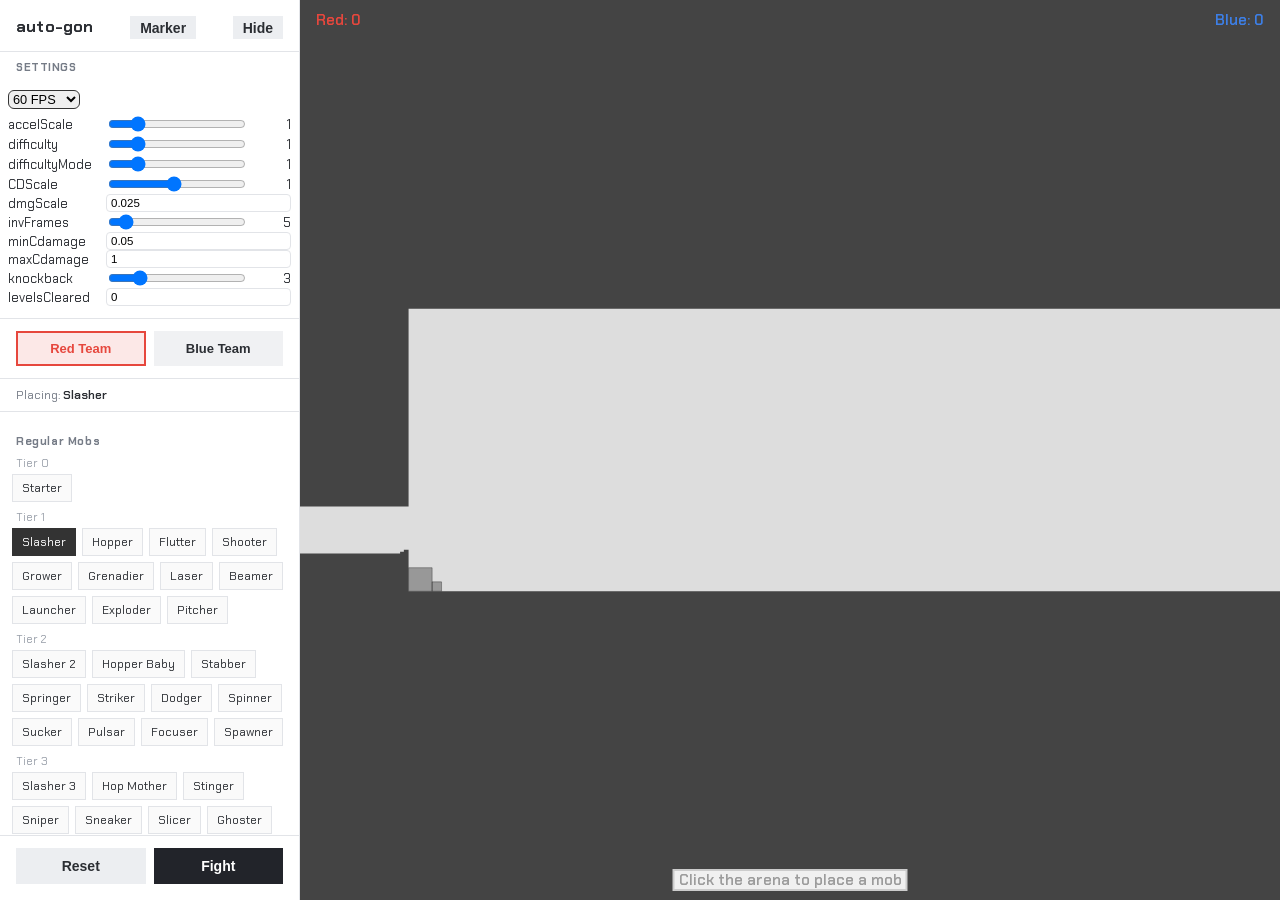
==== commit 33d29cbc: "added pause" ====
--- a/index.html
+++ b/index.html
@@ -51,7 +51,8 @@
         resizeCanvas();
         document.getElementById('show-btn').style.display = 'none';
     ">Show</button>
-    </div>    
+    </div>
+    <div id="paused"><h1>Paused</h1><div>press p to unpause</div></div>
     <div id="canvas-wrap">
       <canvas id="canvas"></canvas>
     </div>
--- a/styles.css
+++ b/styles.css
@@ -169,5 +169,14 @@
     left: 1em;
     z-index: 999;
   }
+  #paused {
+    display: none;
+    position: absolute;
+    top: 50vh;
+    left: 50vw;
+    transform: translate(-50%, -50%);
+    z-index: 999;
+    text-align: center;
+  }
   #canvas-wrap { flex: 1; position: relative; background: #fbfbfc; }
   #canvas { display: block; width: 100%; height: 100%; cursor: crosshair; background-color: #ddd; }
